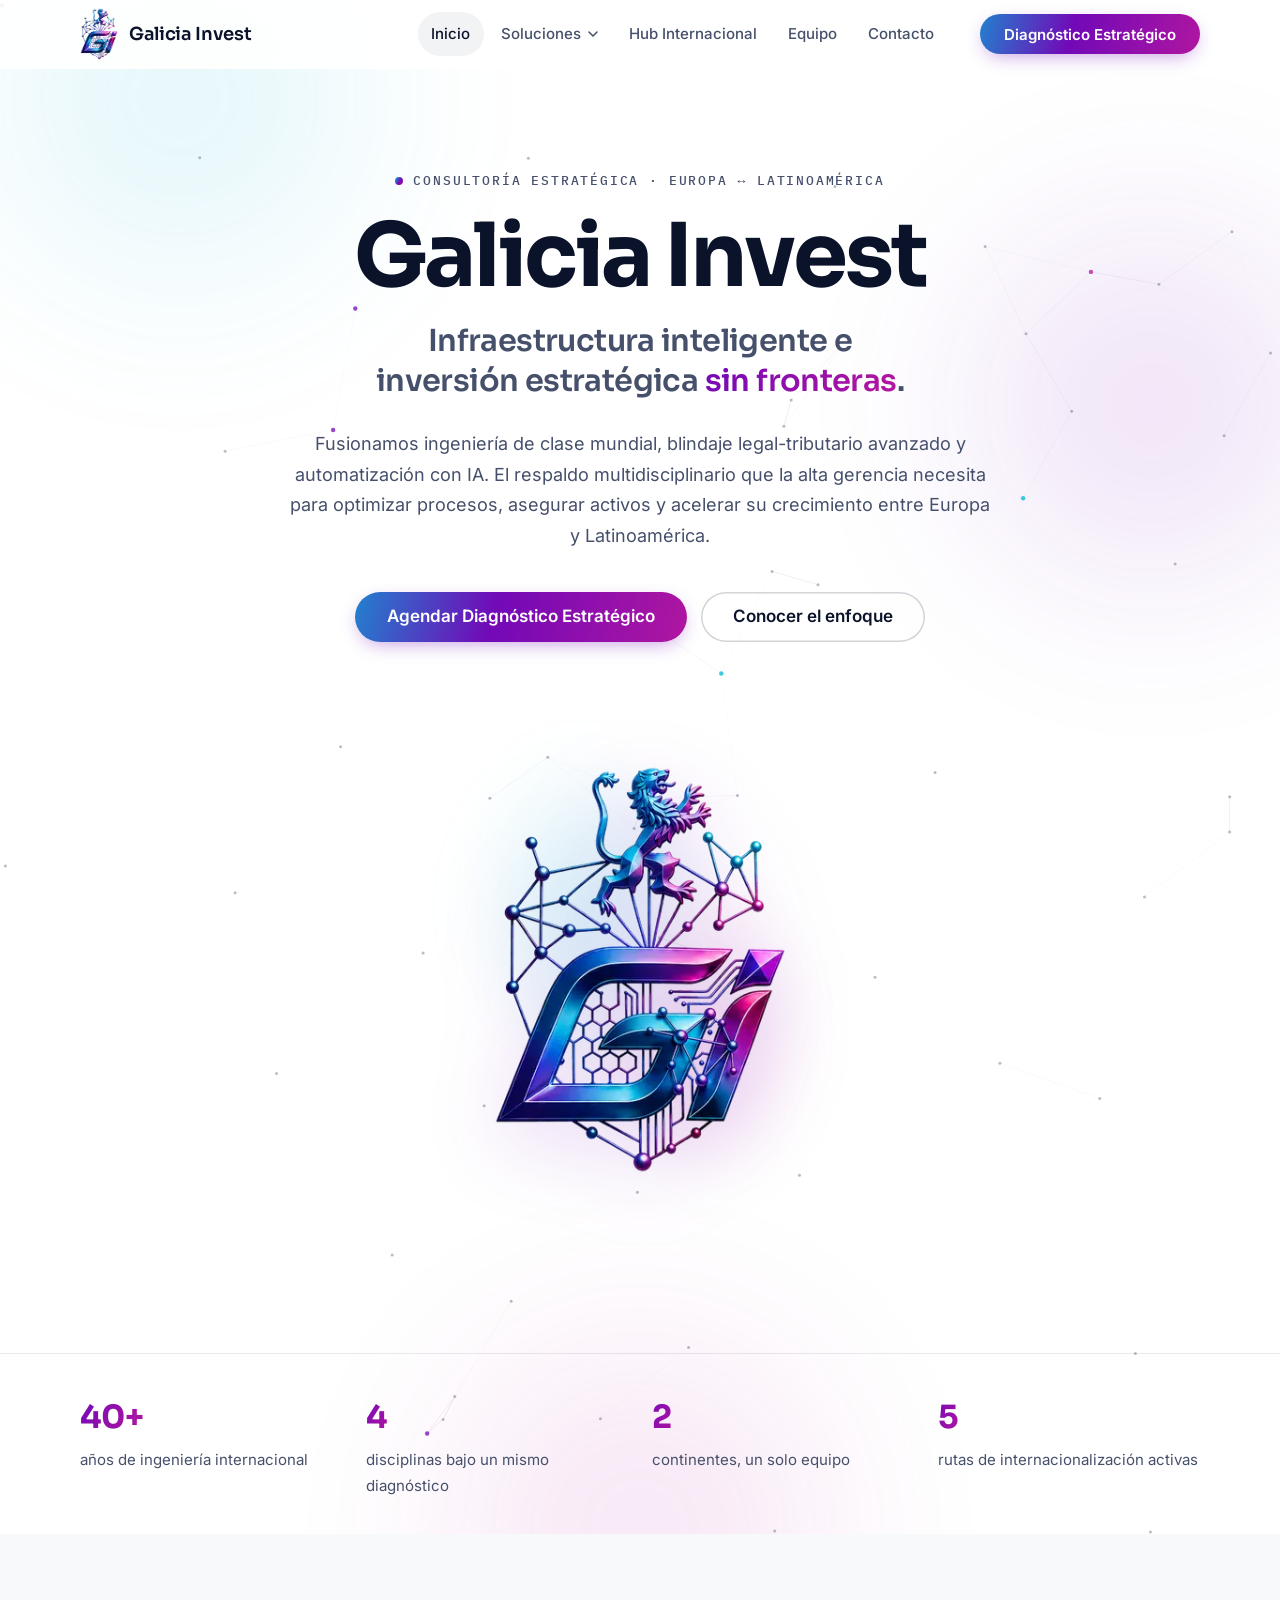
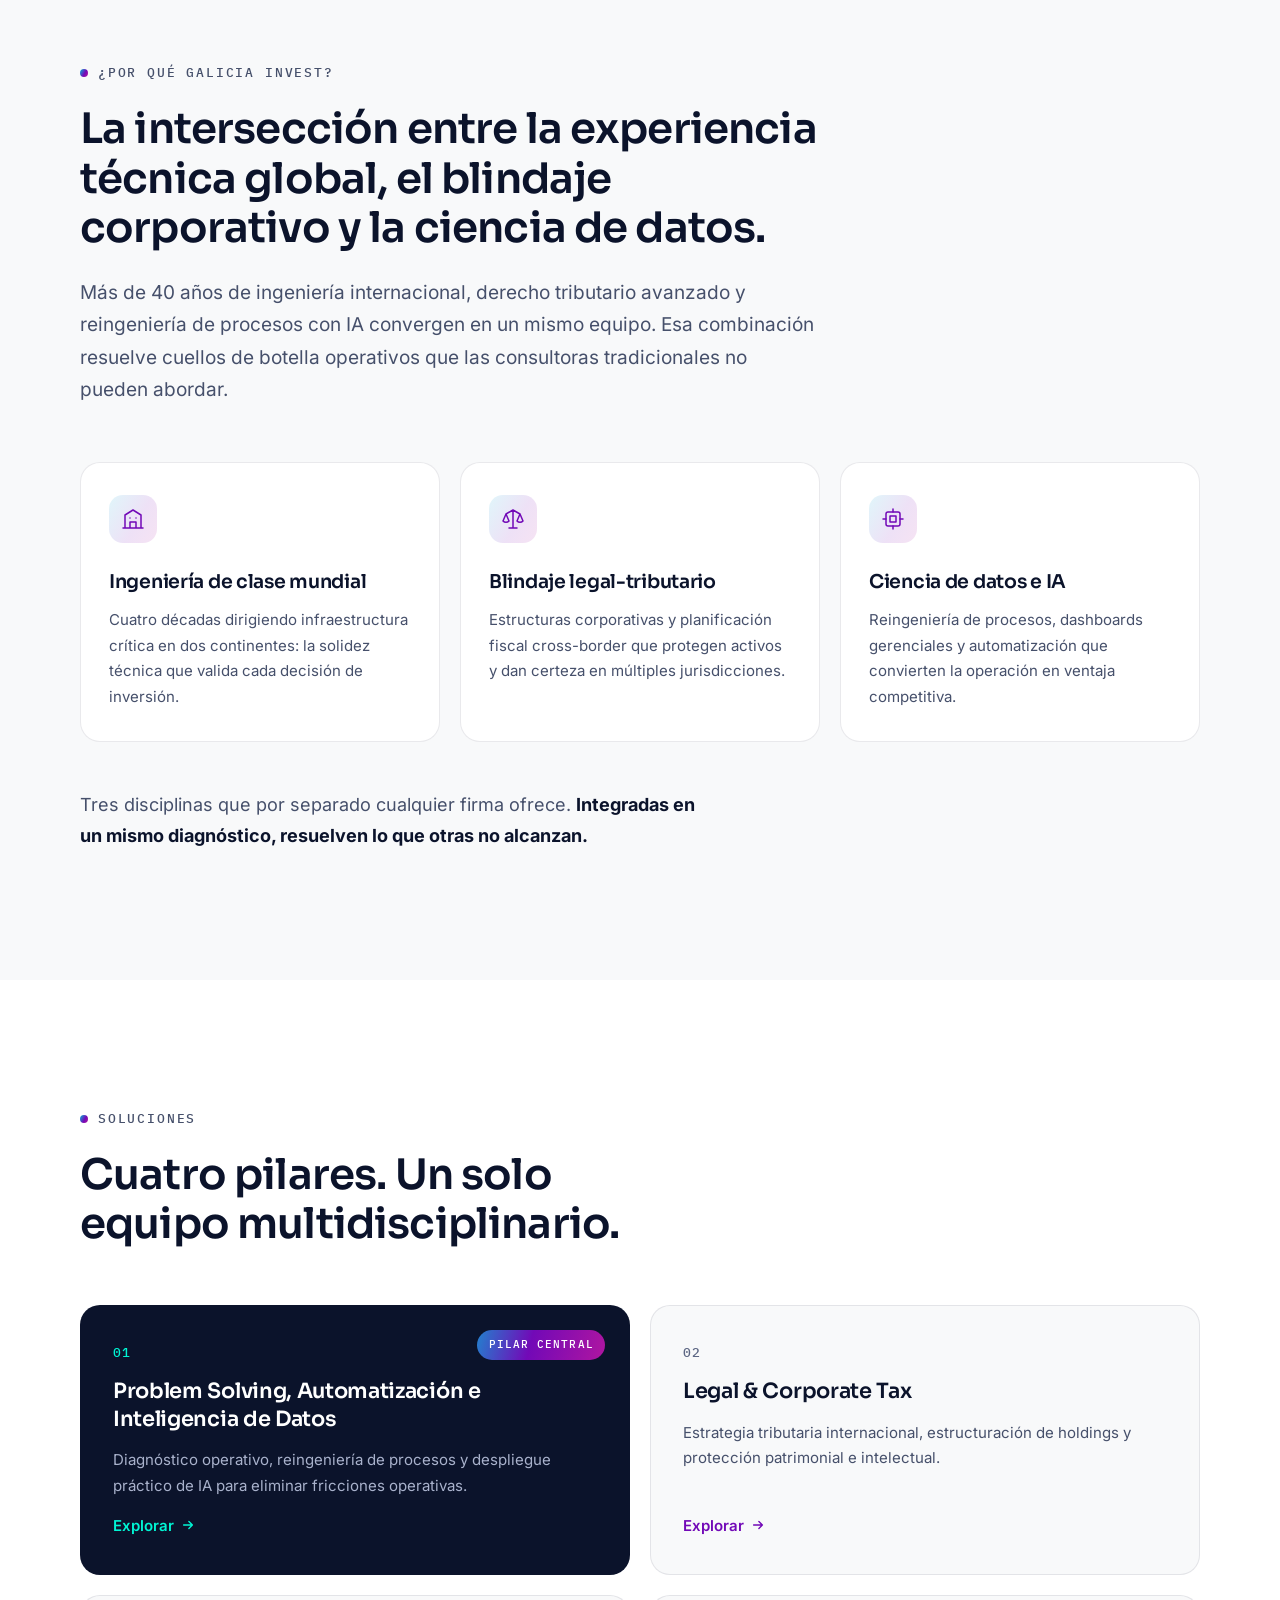
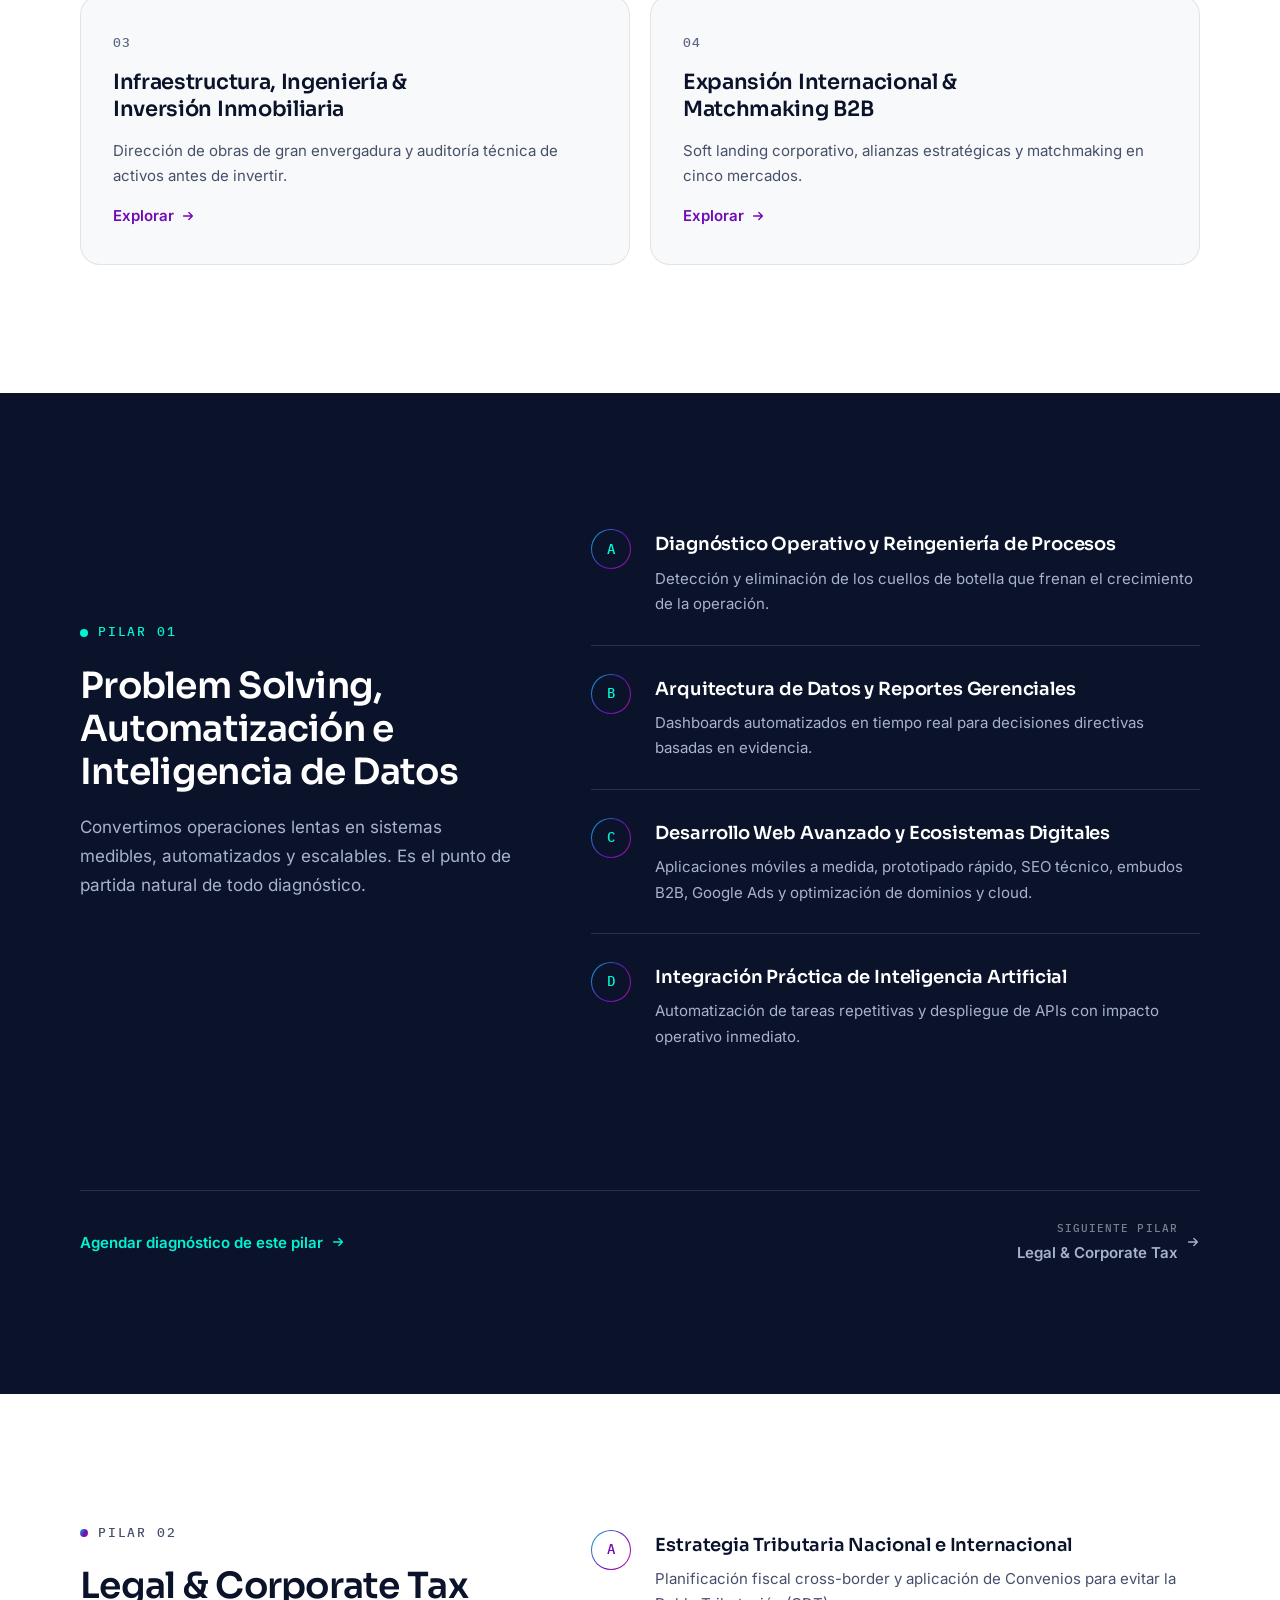
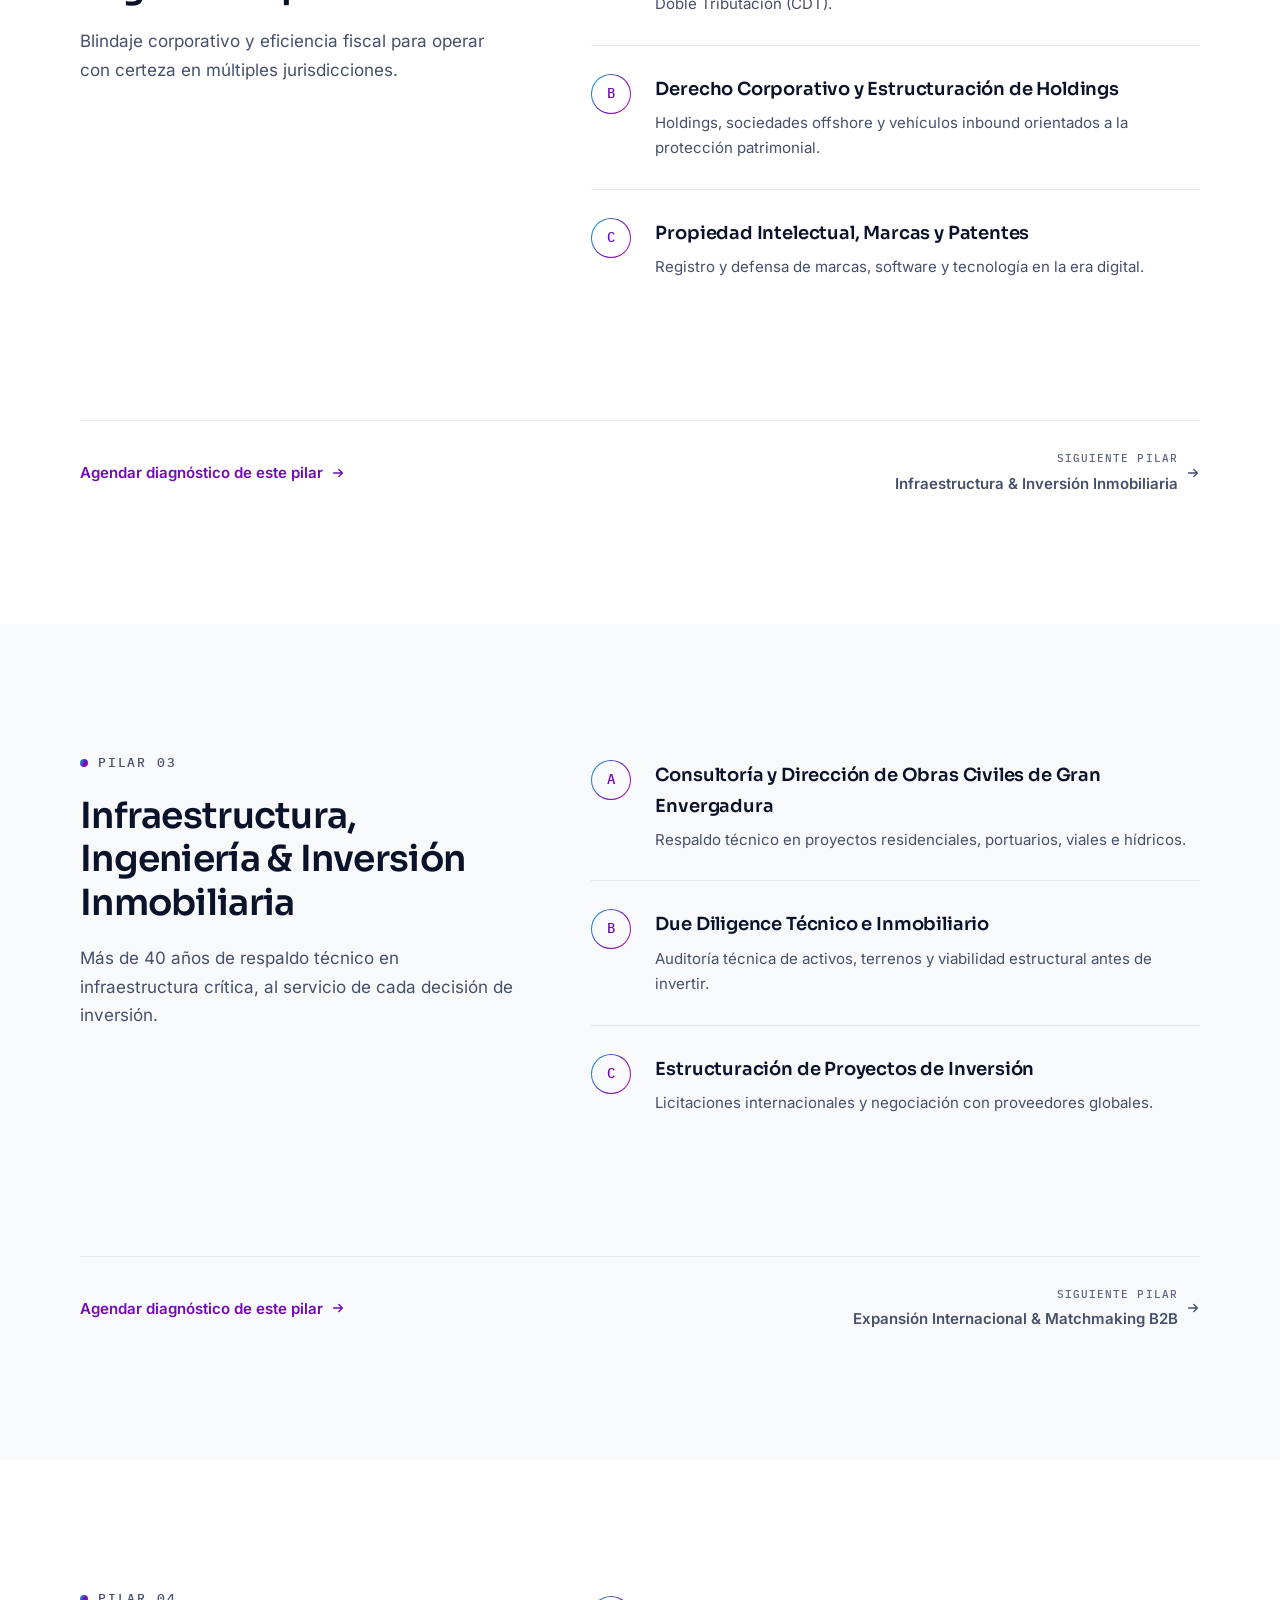
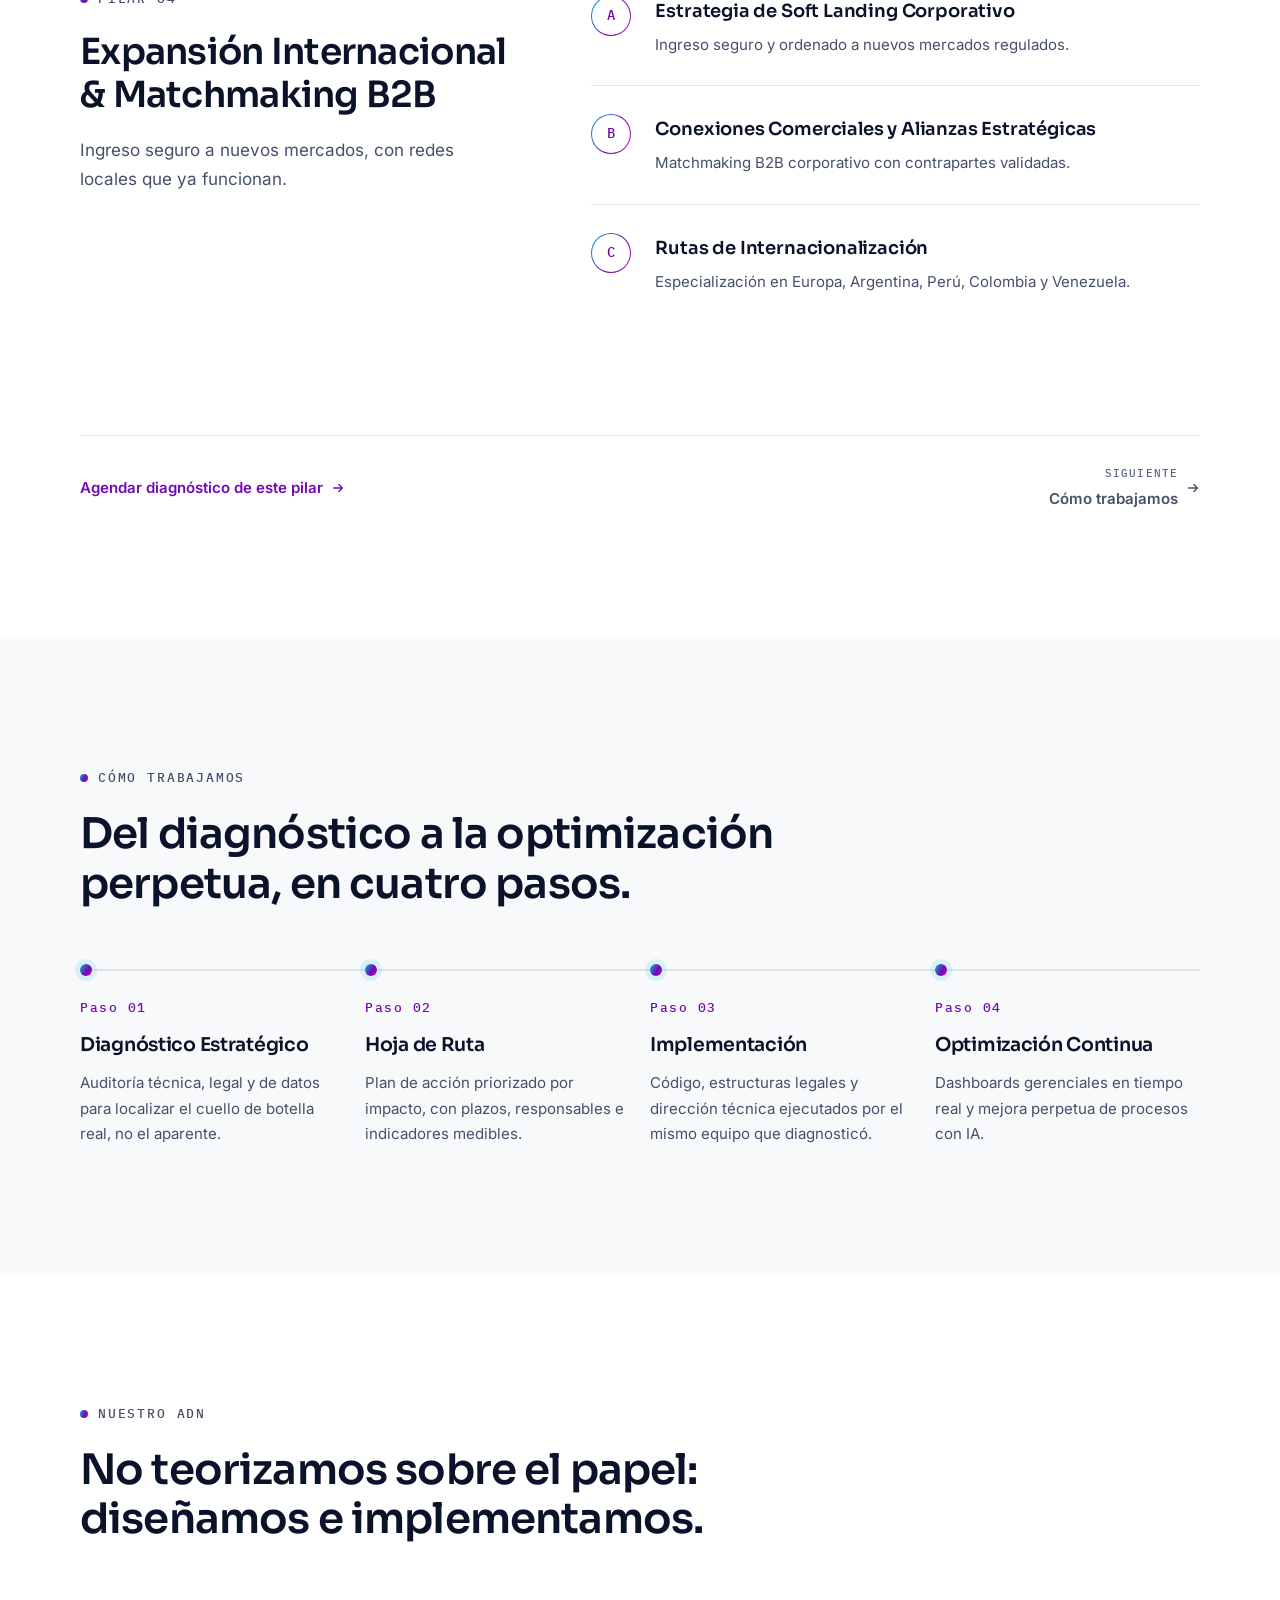
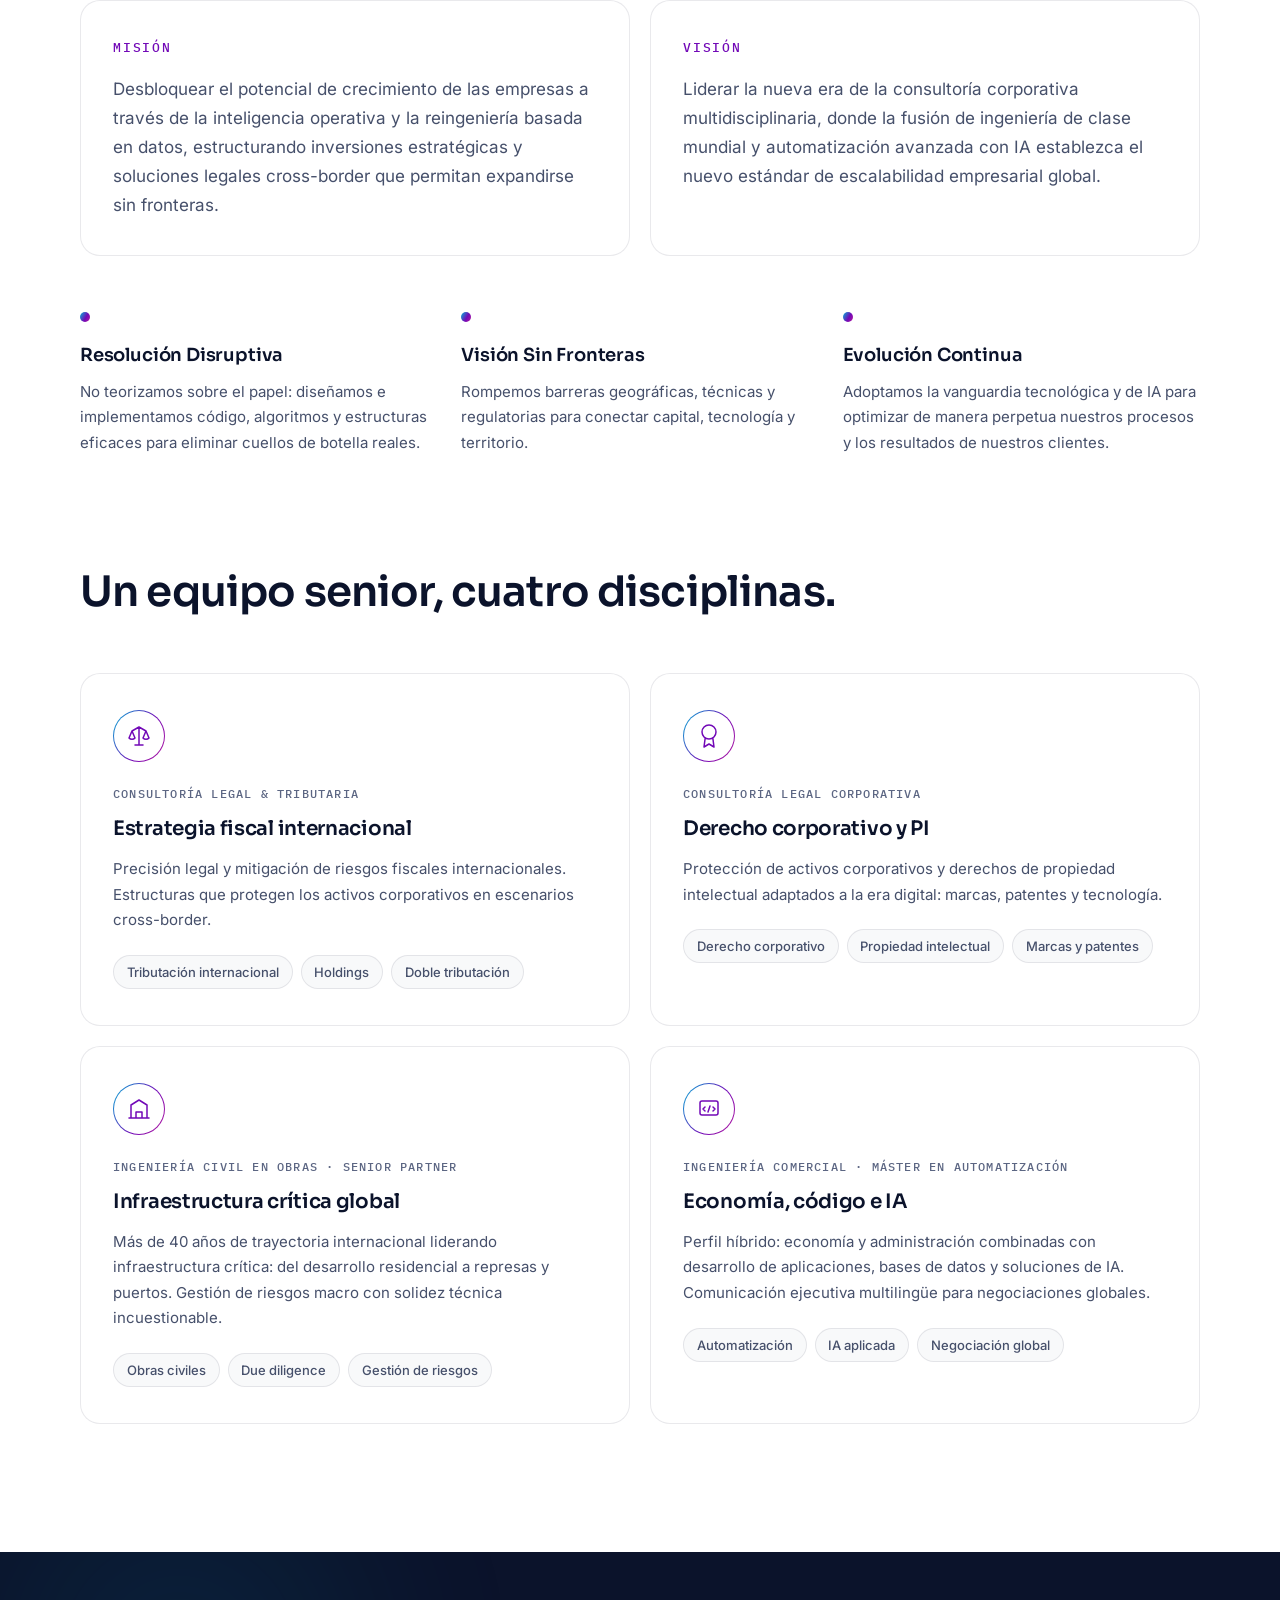
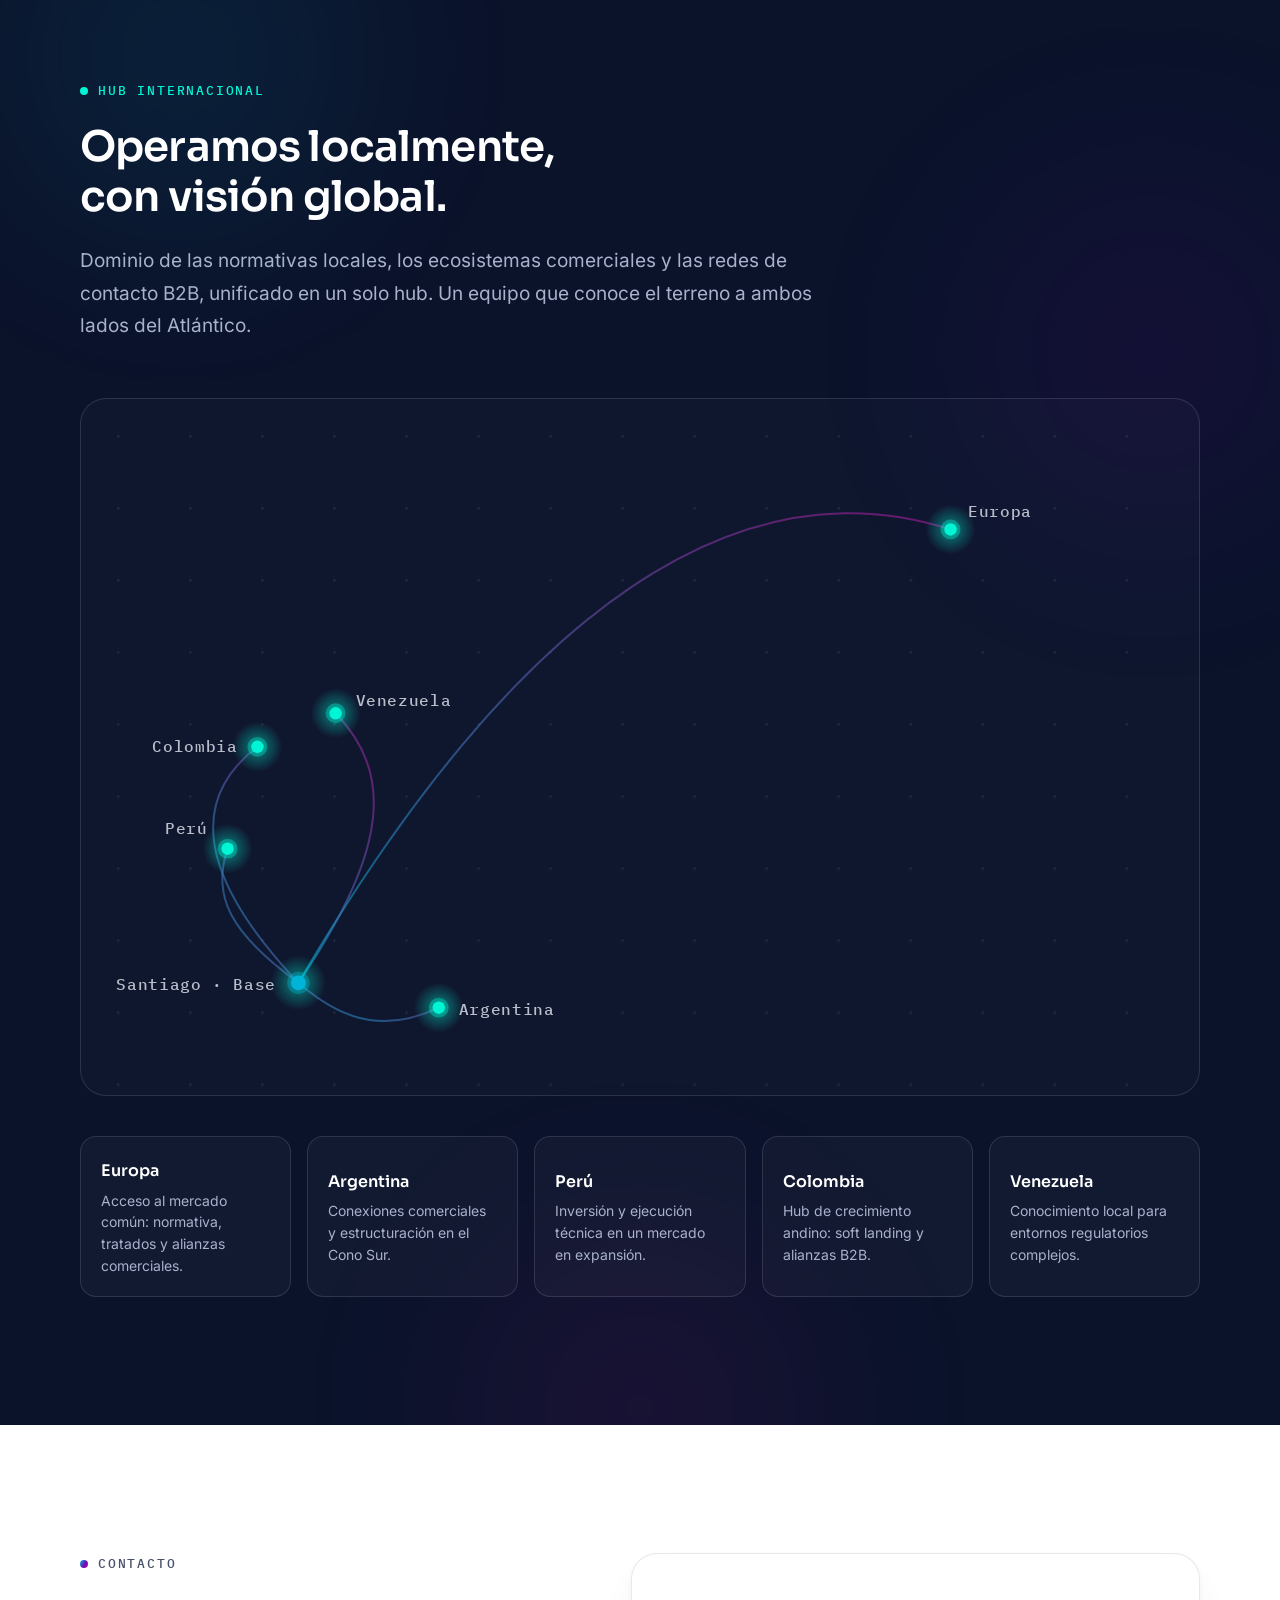
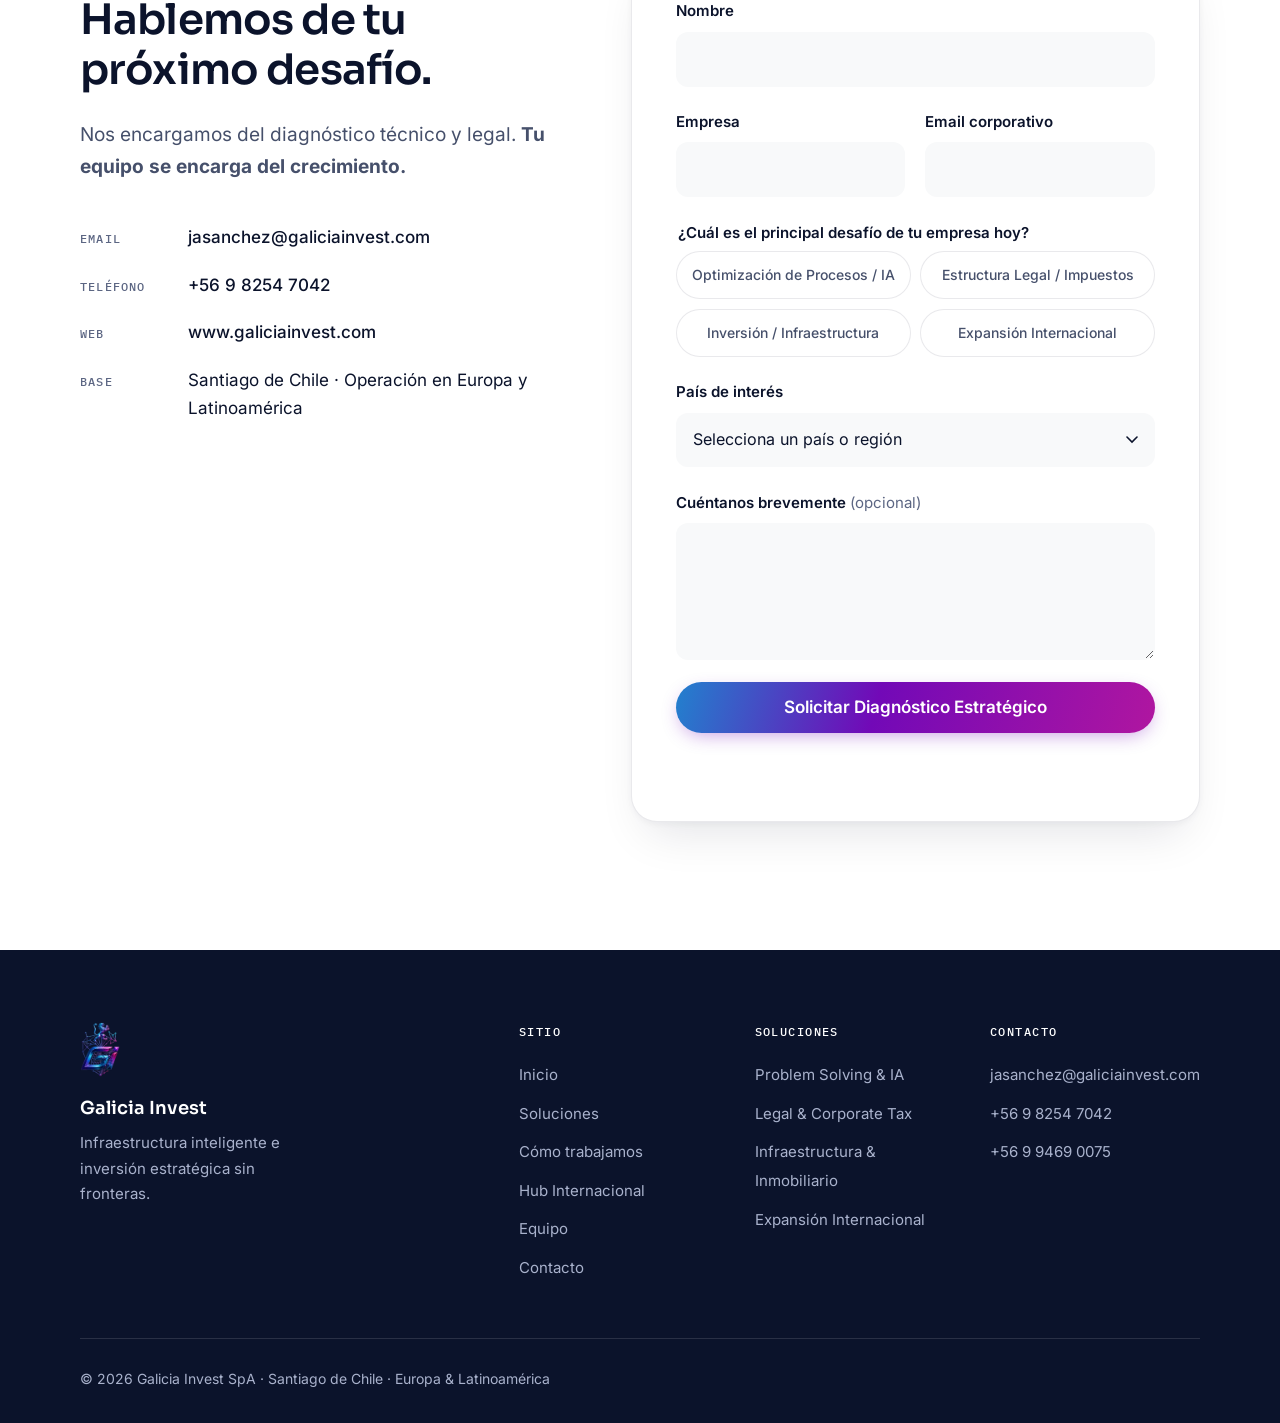
==== index.html @ 3fd581c5 "Deploy minificado v1.0.0" ====
<!DOCTYPE html><html lang="es"><head><meta charset="UTF-8"><meta name="viewport" content="width=device-width,initial-scale=1"><meta http-equiv="Content-Security-Policy" content="default-src 'self'; script-src 'self' 'unsafe-inline' https://www.googletagmanager.com https://www.clarity.ms https://*.clarity.ms; style-src 'self' 'unsafe-inline'; img-src 'self' data: https://www.googletagmanager.com https://*.google-analytics.com https://*.clarity.ms; font-src 'self'; connect-src 'self' https://*.google-analytics.com https://analytics.google.com https://www.googletagmanager.com https://*.clarity.ms https://docs.google.com; form-action 'self' https://docs.google.com; base-uri 'self'; object-src 'none'"><meta name="referrer" content="strict-origin-when-cross-origin"><title>Galicia Invest — Infraestructura inteligente e inversión estratégica sin fronteras</title><meta name="description" content="Consultoría estratégica multidisciplinaria entre Europa y Latinoamérica: ingeniería de clase mundial, blindaje legal-tributario, automatización con IA y expansión internacional B2B."><link rel="canonical" href="https://www.galiciainvest.com/"><meta property="og:type" content="website"><meta property="og:locale" content="es_CL"><meta property="og:site_name" content="Galicia Invest"><meta property="og:title" content="Galicia Invest — Infraestructura inteligente e inversión estratégica sin fronteras"><meta property="og:description" content="Fusionamos ingeniería de clase mundial, blindaje legal-tributario avanzado y automatización con IA entre Europa y Latinoamérica."><meta property="og:url" content="https://www.galiciainvest.com/"><meta property="og:image" content="https://www.galiciainvest.com/assets/og-image.jpg"><meta property="og:image:width" content="1200"><meta property="og:image:height" content="630"><meta property="og:image:alt" content="Logo de Galicia Invest con el slogan: infraestructura inteligente e inversión estratégica sin fronteras"><meta name="twitter:card" content="summary_large_image"><meta name="twitter:title" content="Galicia Invest — Infraestructura inteligente e inversión estratégica sin fronteras"><meta name="twitter:description" content="Fusionamos ingeniería de clase mundial, blindaje legal-tributario avanzado y automatización con IA entre Europa y Latinoamérica."><meta name="twitter:image" content="https://www.galiciainvest.com/assets/og-image.jpg"><link rel="icon" type="image/png" sizes="32x32" href="assets/favicon-32.png"><link rel="apple-touch-icon" sizes="180x180" href="assets/favicon-180.png"><link rel="preload" href="fonts/sora-600.woff2" as="font" type="font/woff2" crossorigin><link rel="preload" href="fonts/inter-400.woff2" as="font" type="font/woff2" crossorigin><link rel="preload" href="fonts/plexmono-500.woff2" as="font" type="font/woff2" crossorigin><link rel="stylesheet" href="css/styles.css"><script type="application/ld+json">{
  "@context": "https://schema.org",
  "@type": "ProfessionalService",
  "@id": "https://www.galiciainvest.com/#organization",
  "name": "Galicia Invest",
  "legalName": "Galicia Invest SpA",
  "slogan": "Infraestructura inteligente e inversión estratégica sin fronteras",
  "description": "Consultoría estratégica multidisciplinaria: problem solving y automatización con IA, legal & corporate tax, infraestructura y due diligence inmobiliario, y expansión internacional B2B entre Europa y Latinoamérica.",
  "url": "https://www.galiciainvest.com/",
  "logo": "https://www.galiciainvest.com/assets/logo-gi-320.webp",
  "image": "https://www.galiciainvest.com/assets/og-image.jpg",
  "email": "jasanchez@galiciainvest.com",
  "telephone": "+56982547042",
  "address": { "@type": "PostalAddress", "addressLocality": "Santiago", "addressCountry": "CL" },
  "areaServed": ["Chile", "España", "Europa", "Argentina", "Perú", "Colombia", "Venezuela"],
  "knowsLanguage": ["es", "en"],
  "contactPoint": [
    { "@type": "ContactPoint", "telephone": "+56982547042", "contactType": "sales", "email": "jasanchez@galiciainvest.com", "availableLanguage": ["es", "en"] },
    { "@type": "ContactPoint", "telephone": "+56994690075", "contactType": "customer service", "email": "jsanchez@galiciainvest.com", "availableLanguage": ["es", "en"] }
  ],
  "makesOffer": [
    { "@type": "Offer", "itemOffered": { "@type": "Service", "name": "Problem Solving, Automatización e Inteligencia de Datos", "serviceType": "Consultoría en reingeniería de procesos, dashboards gerenciales, desarrollo web y móvil, e integración de IA" } },
    { "@type": "Offer", "itemOffered": { "@type": "Service", "name": "Legal & Corporate Tax", "serviceType": "Estrategia tributaria internacional, estructuración de holdings y propiedad intelectual" } },
    { "@type": "Offer", "itemOffered": { "@type": "Service", "name": "Infraestructura, Ingeniería & Inversión Inmobiliaria", "serviceType": "Dirección de obras civiles, due diligence técnico y estructuración de proyectos de inversión" } },
    { "@type": "Offer", "itemOffered": { "@type": "Service", "name": "Expansión Internacional & Matchmaking B2B", "serviceType": "Soft landing corporativo, alianzas estratégicas y rutas de internacionalización" } }
  ]
}</script><script async src="https://www.googletagmanager.com/gtag/js?id=G-GD4MD8B14N"></script><script>function gtag(){dataLayer.push(arguments)}window.dataLayer=window.dataLayer||[],gtag("js",new Date),gtag("config","G-GD4MD8B14N",{anonymize_ip:!0})</script><script type="text/javascript">!function(t,e,n,c,a,r,s){t[n]=t[n]||function(){(t[n].q=t[n].q||[]).push(arguments)},(r=e.createElement(c)).async=1,r.src="https://www.clarity.ms/tag/xjcdb77phk",(s=e.getElementsByTagName(c)[0]).parentNode.insertBefore(r,s)}(window,document,"clarity","script")</script></head><body><a class="skip-link" href="#inicio">Saltar al contenido</a><div class="scroll-progress" aria-hidden="true"><span id="scroll-progress-bar"></span></div><header class="site-header" id="header"><div class="header-inner"><a class="brand" href="#inicio" aria-label="Galicia Invest — inicio"><img src="assets/logo-gi-96.webp" alt="" width="34" height="47" fetchpriority="high"> <span class="brand-name">Galicia&nbsp;Invest</span></a><nav class="main-nav" id="main-nav" aria-label="Navegación principal"><ul><li><a href="#inicio" class="nav-link">Inicio</a></li><li class="has-dropdown"><button class="nav-link dropdown-toggle" aria-expanded="false" aria-controls="dropdown-soluciones">Soluciones <svg width="10" height="6" viewBox="0 0 10 6" fill="none" aria-hidden="true"><path d="M1 1l4 4 4-4" stroke="currentColor" stroke-width="1.5" stroke-linecap="round"/></svg></button><ul class="dropdown" id="dropdown-soluciones"><li><a href="#pilar-1"><strong>Problem Solving &amp; IA</strong><span>Automatización e inteligencia de datos</span></a></li><li><a href="#pilar-2"><strong>Legal &amp; Corporate Tax</strong><span>Blindaje e impuestos</span></a></li><li><a href="#pilar-3"><strong>Infraestructura &amp; Inmobiliario</strong><span>Ingeniería y due diligence</span></a></li><li><a href="#pilar-4"><strong>Expansión Internacional</strong><span>Soft landing y matchmaking B2B</span></a></li></ul></li><li><a href="#hub" class="nav-link">Hub Internacional</a></li><li><a href="#equipo" class="nav-link">Equipo</a></li><li><a href="#contacto" class="nav-link">Contacto</a></li><li class="nav-cta-item"><a href="#contacto" class="btn btn-gradient btn-lg btn-full">Diagnóstico Estratégico</a></li></ul></nav><a href="#contacto" class="btn btn-gradient btn-header">Diagnóstico Estratégico</a> <button class="menu-toggle" id="menu-toggle" aria-expanded="false" aria-controls="main-nav" aria-label="Abrir menú"><span></span><span></span></button></div></header><main><section class="hero" id="inicio"><div class="aurora" aria-hidden="true"><i></i><i></i><i></i></div><canvas class="hero-canvas" id="constellation" aria-hidden="true"></canvas><div class="hero-inner"><p class="eyebrow hero-seq">Consultoría estratégica · Europa ↔ Latinoamérica</p><h1 class="hero-title hero-seq">Galicia Invest <span class="hero-slogan">Infraestructura inteligente e inversión estratégica <em>sin fronteras</em>.</span></h1><p class="hero-text hero-seq">Fusionamos ingeniería de clase mundial, blindaje legal-tributario avanzado y automatización con IA. El respaldo multidisciplinario que la alta gerencia necesita para optimizar procesos, asegurar activos y acelerar su crecimiento entre Europa y Latinoamérica.</p><div class="hero-actions hero-seq"><a href="#contacto" class="btn btn-gradient btn-lg">Agendar Diagnóstico Estratégico</a> <a href="#sinergia" class="btn btn-ghost btn-lg">Conocer el enfoque</a></div><div class="hero-logo hero-seq"><div class="logo-stage"><img src="assets/logo-gi-320.webp" srcset="assets/logo-gi-320.webp 320w, assets/logo-gi-640.webp 640w" sizes="(max-width: 640px) 200px, 300px" alt="Isotipo de Galicia Invest: monograma GI con león y red de nodos" width="300" height="414" loading="lazy" decoding="async"></div></div></div><div class="hero-stats"><dl><div><dt data-count="40" data-suffix="+">40+</dt><dd>años de ingeniería internacional</dd></div><div><dt data-count="4">4</dt><dd>disciplinas bajo un mismo diagnóstico</dd></div><div><dt data-count="2">2</dt><dd>continentes, un solo equipo</dd></div><div><dt data-count="5">5</dt><dd>rutas de internacionalización activas</dd></div></dl></div></section><section class="section section-gris" id="sinergia"><div class="container"><p class="eyebrow reveal">¿Por qué Galicia Invest?</p><h2 class="action-title reveal">La intersección entre la experiencia técnica global, el blindaje corporativo y la ciencia de datos.</h2><p class="section-lead reveal">Más de 40 años de ingeniería internacional, derecho tributario avanzado y reingeniería de procesos con IA convergen en un mismo equipo. Esa combinación resuelve cuellos de botella operativos que las consultoras tradicionales no pueden abordar.</p><div class="triad reveal-group"><article class="triad-card reveal"><div class="triad-node" aria-hidden="true"><svg viewBox="0 0 24 24" fill="none" stroke="currentColor" stroke-width="1.5" stroke-linecap="round" stroke-linejoin="round"><path d="M2 21h20M4 21V8l8-5 8 5v13M9 21v-6h6v6M9 11h.01M15 11h.01"/></svg></div><h3>Ingeniería de clase mundial</h3><p>Cuatro décadas dirigiendo infraestructura crítica en dos continentes: la solidez técnica que valida cada decisión de inversión.</p></article><article class="triad-card reveal"><div class="triad-node" aria-hidden="true"><svg viewBox="0 0 24 24" fill="none" stroke="currentColor" stroke-width="1.5" stroke-linecap="round" stroke-linejoin="round"><path d="M12 3v18M5 7l7-4 7 4M5 7v0l-3 7a4 4 0 0 0 6 0L5 7zM19 7v0l-3 7a4 4 0 0 0 6 0l-3-7zM8 21h8"/></svg></div><h3>Blindaje legal-tributario</h3><p>Estructuras corporativas y planificación fiscal cross-border que protegen activos y dan certeza en múltiples jurisdicciones.</p></article><article class="triad-card reveal"><div class="triad-node" aria-hidden="true"><svg viewBox="0 0 24 24" fill="none" stroke="currentColor" stroke-width="1.5" stroke-linecap="round" stroke-linejoin="round"><rect x="5" y="5" width="14" height="14" rx="2"/><path d="M9 9h6v6H9zM5 12H2M22 12h-3M12 5V2M12 22v-3"/></svg></div><h3>Ciencia de datos e IA</h3><p>Reingeniería de procesos, dashboards gerenciales y automatización que convierten la operación en ventaja competitiva.</p></article></div><p class="triad-closing reveal">Tres disciplinas que por separado cualquier firma ofrece. <strong>Integradas en un mismo diagnóstico, resuelven lo que otras no alcanzan.</strong></p></div></section><section class="section" id="pilares"><div class="container"><p class="eyebrow reveal">Soluciones</p><h2 class="action-title reveal">Cuatro pilares. Un solo equipo multidisciplinario.</h2><div class="pillar-grid reveal-group"><a href="#pilar-1" class="pillar-card pillar-card-dark reveal"><span class="pillar-tag">Pilar central</span> <span class="pillar-index">01</span><h3>Problem Solving, Automatización e Inteligencia de Datos</h3><p>Diagnóstico operativo, reingeniería de procesos y despliegue práctico de IA para eliminar fricciones operativas.</p><span class="pillar-link">Explorar<svg width="14" height="14" viewBox="0 0 16 16" fill="none" aria-hidden="true"><path d="M3 8h10M9 4l4 4-4 4" stroke="currentColor" stroke-width="1.6" stroke-linecap="round" stroke-linejoin="round"/></svg></span></a><a href="#pilar-2" class="pillar-card reveal"><span class="pillar-index">02</span><h3>Legal &amp; Corporate Tax</h3><p>Estrategia tributaria internacional, estructuración de holdings y protección patrimonial e intelectual.</p><span class="pillar-link">Explorar<svg width="14" height="14" viewBox="0 0 16 16" fill="none" aria-hidden="true"><path d="M3 8h10M9 4l4 4-4 4" stroke="currentColor" stroke-width="1.6" stroke-linecap="round" stroke-linejoin="round"/></svg></span></a><a href="#pilar-3" class="pillar-card reveal"><span class="pillar-index">03</span><h3>Infraestructura, Ingeniería &amp; Inversión Inmobiliaria</h3><p>Dirección de obras de gran envergadura y auditoría técnica de activos antes de invertir.</p><span class="pillar-link">Explorar<svg width="14" height="14" viewBox="0 0 16 16" fill="none" aria-hidden="true"><path d="M3 8h10M9 4l4 4-4 4" stroke="currentColor" stroke-width="1.6" stroke-linecap="round" stroke-linejoin="round"/></svg></span></a><a href="#pilar-4" class="pillar-card reveal"><span class="pillar-index">04</span><h3>Expansión Internacional &amp; Matchmaking B2B</h3><p>Soft landing corporativo, alianzas estratégicas y matchmaking en cinco mercados.</p><span class="pillar-link">Explorar<svg width="14" height="14" viewBox="0 0 16 16" fill="none" aria-hidden="true"><path d="M3 8h10M9 4l4 4-4 4" stroke="currentColor" stroke-width="1.6" stroke-linecap="round" stroke-linejoin="round"/></svg></span></a></div></div></section><section class="section soluciones-detalle section-dark" id="pilar-1"><div class="container solucion"><div class="solucion-head"><p class="eyebrow eyebrow-light reveal">Pilar 01</p><h2 class="reveal">Problem Solving, Automatización e Inteligencia de Datos</h2><p class="solucion-lead reveal">Convertimos operaciones lentas en sistemas medibles, automatizados y escalables. Es el punto de partida natural de todo diagnóstico.</p></div><ol class="subservicios reveal-group"><li class="reveal"><span class="sub-letter">A</span><div><h3>Diagnóstico Operativo y Reingeniería de Procesos</h3><p>Detección y eliminación de los cuellos de botella que frenan el crecimiento de la operación.</p></div></li><li class="reveal"><span class="sub-letter">B</span><div><h3>Arquitectura de Datos y Reportes Gerenciales</h3><p>Dashboards automatizados en tiempo real para decisiones directivas basadas en evidencia.</p></div></li><li class="reveal"><span class="sub-letter">C</span><div><h3>Desarrollo Web Avanzado y Ecosistemas Digitales</h3><p>Aplicaciones móviles a medida, prototipado rápido, SEO técnico, embudos B2B, Google Ads y optimización de dominios y cloud.</p></div></li><li class="reveal"><span class="sub-letter">D</span><div><h3>Integración Práctica de Inteligencia Artificial</h3><p>Automatización de tareas repetitivas y despliegue de APIs con impacto operativo inmediato.</p></div></li></ol><div class="solucion-nav reveal"><a class="nav-cta" href="#contacto">Agendar diagnóstico de este pilar<svg width="14" height="14" viewBox="0 0 16 16" fill="none" aria-hidden="true"><path d="M3 8h10M9 4l4 4-4 4" stroke="currentColor" stroke-width="1.6" stroke-linecap="round" stroke-linejoin="round"/></svg></a><a href="#pilar-2"><span><span class="nav-label">Siguiente pilar</span>Legal &amp; Corporate Tax</span><svg width="14" height="14" viewBox="0 0 16 16" fill="none" aria-hidden="true"><path d="M3 8h10M9 4l4 4-4 4" stroke="currentColor" stroke-width="1.6" stroke-linecap="round" stroke-linejoin="round"/></svg></a></div></div></section><section class="section soluciones-detalle" id="pilar-2"><div class="container solucion"><div class="solucion-head"><p class="eyebrow reveal">Pilar 02</p><h2 class="reveal">Legal &amp; Corporate Tax</h2><p class="solucion-lead reveal">Blindaje corporativo y eficiencia fiscal para operar con certeza en múltiples jurisdicciones.</p></div><ol class="subservicios reveal-group"><li class="reveal"><span class="sub-letter">A</span><div><h3>Estrategia Tributaria Nacional e Internacional</h3><p>Planificación fiscal cross-border y aplicación de Convenios para evitar la Doble Tributación (CDT).</p></div></li><li class="reveal"><span class="sub-letter">B</span><div><h3>Derecho Corporativo y Estructuración de Holdings</h3><p>Holdings, sociedades offshore y vehículos inbound orientados a la protección patrimonial.</p></div></li><li class="reveal"><span class="sub-letter">C</span><div><h3>Propiedad Intelectual, Marcas y Patentes</h3><p>Registro y defensa de marcas, software y tecnología en la era digital.</p></div></li></ol><div class="solucion-nav reveal"><a class="nav-cta" href="#contacto">Agendar diagnóstico de este pilar<svg width="14" height="14" viewBox="0 0 16 16" fill="none" aria-hidden="true"><path d="M3 8h10M9 4l4 4-4 4" stroke="currentColor" stroke-width="1.6" stroke-linecap="round" stroke-linejoin="round"/></svg></a><a href="#pilar-3"><span><span class="nav-label">Siguiente pilar</span>Infraestructura &amp; Inversión Inmobiliaria</span><svg width="14" height="14" viewBox="0 0 16 16" fill="none" aria-hidden="true"><path d="M3 8h10M9 4l4 4-4 4" stroke="currentColor" stroke-width="1.6" stroke-linecap="round" stroke-linejoin="round"/></svg></a></div></div></section><section class="section soluciones-detalle section-gris" id="pilar-3"><div class="container solucion"><div class="solucion-head"><p class="eyebrow reveal">Pilar 03</p><h2 class="reveal">Infraestructura, Ingeniería &amp; Inversión Inmobiliaria</h2><p class="solucion-lead reveal">Más de 40 años de respaldo técnico en infraestructura crítica, al servicio de cada decisión de inversión.</p></div><ol class="subservicios reveal-group"><li class="reveal"><span class="sub-letter">A</span><div><h3>Consultoría y Dirección de Obras Civiles de Gran Envergadura</h3><p>Respaldo técnico en proyectos residenciales, portuarios, viales e hídricos.</p></div></li><li class="reveal"><span class="sub-letter">B</span><div><h3>Due Diligence Técnico e Inmobiliario</h3><p>Auditoría técnica de activos, terrenos y viabilidad estructural antes de invertir.</p></div></li><li class="reveal"><span class="sub-letter">C</span><div><h3>Estructuración de Proyectos de Inversión</h3><p>Licitaciones internacionales y negociación con proveedores globales.</p></div></li></ol><div class="solucion-nav reveal"><a class="nav-cta" href="#contacto">Agendar diagnóstico de este pilar<svg width="14" height="14" viewBox="0 0 16 16" fill="none" aria-hidden="true"><path d="M3 8h10M9 4l4 4-4 4" stroke="currentColor" stroke-width="1.6" stroke-linecap="round" stroke-linejoin="round"/></svg></a><a href="#pilar-4"><span><span class="nav-label">Siguiente pilar</span>Expansión Internacional &amp; Matchmaking B2B</span><svg width="14" height="14" viewBox="0 0 16 16" fill="none" aria-hidden="true"><path d="M3 8h10M9 4l4 4-4 4" stroke="currentColor" stroke-width="1.6" stroke-linecap="round" stroke-linejoin="round"/></svg></a></div></div></section><section class="section soluciones-detalle" id="pilar-4"><div class="container solucion"><div class="solucion-head"><p class="eyebrow reveal">Pilar 04</p><h2 class="reveal">Expansión Internacional &amp; Matchmaking B2B</h2><p class="solucion-lead reveal">Ingreso seguro a nuevos mercados, con redes locales que ya funcionan.</p></div><ol class="subservicios reveal-group"><li class="reveal"><span class="sub-letter">A</span><div><h3>Estrategia de Soft Landing Corporativo</h3><p>Ingreso seguro y ordenado a nuevos mercados regulados.</p></div></li><li class="reveal"><span class="sub-letter">B</span><div><h3>Conexiones Comerciales y Alianzas Estratégicas</h3><p>Matchmaking B2B corporativo con contrapartes validadas.</p></div></li><li class="reveal"><span class="sub-letter">C</span><div><h3>Rutas de Internacionalización</h3><p>Especialización en Europa, Argentina, Perú, Colombia y Venezuela.</p></div></li></ol><div class="solucion-nav reveal"><a class="nav-cta" href="#contacto">Agendar diagnóstico de este pilar<svg width="14" height="14" viewBox="0 0 16 16" fill="none" aria-hidden="true"><path d="M3 8h10M9 4l4 4-4 4" stroke="currentColor" stroke-width="1.6" stroke-linecap="round" stroke-linejoin="round"/></svg></a><a href="#metodologia"><span><span class="nav-label">Siguiente</span>Cómo trabajamos</span><svg width="14" height="14" viewBox="0 0 16 16" fill="none" aria-hidden="true"><path d="M3 8h10M9 4l4 4-4 4" stroke="currentColor" stroke-width="1.6" stroke-linecap="round" stroke-linejoin="round"/></svg></a></div></div></section><section class="section section-gris" id="metodologia"><div class="container"><p class="eyebrow reveal">Cómo trabajamos</p><h2 class="action-title reveal">Del diagnóstico a la optimización perpetua, en cuatro pasos.</h2><div class="metodo-grid reveal-group"><article class="metodo-step reveal"><span class="metodo-num">Paso 01</span><h3>Diagnóstico Estratégico</h3><p>Auditoría técnica, legal y de datos para localizar el cuello de botella real, no el aparente.</p></article><article class="metodo-step reveal"><span class="metodo-num">Paso 02</span><h3>Hoja de Ruta</h3><p>Plan de acción priorizado por impacto, con plazos, responsables e indicadores medibles.</p></article><article class="metodo-step reveal"><span class="metodo-num">Paso 03</span><h3>Implementación</h3><p>Código, estructuras legales y dirección técnica ejecutados por el mismo equipo que diagnosticó.</p></article><article class="metodo-step reveal"><span class="metodo-num">Paso 04</span><h3>Optimización Continua</h3><p>Dashboards gerenciales en tiempo real y mejora perpetua de procesos con IA.</p></article></div></div></section><section class="section" id="equipo"><div class="container"><p class="eyebrow reveal">Nuestro ADN</p><h2 class="action-title reveal">No teorizamos sobre el papel: diseñamos e implementamos.</h2><div class="adn-grid reveal-group"><article class="adn-card reveal"><h3>Misión</h3><p>Desbloquear el potencial de crecimiento de las empresas a través de la inteligencia operativa y la reingeniería basada en datos, estructurando inversiones estratégicas y soluciones legales cross-border que permitan expandirse sin fronteras.</p></article><article class="adn-card reveal"><h3>Visión</h3><p>Liderar la nueva era de la consultoría corporativa multidisciplinaria, donde la fusión de ingeniería de clase mundial y automatización avanzada con IA establezca el nuevo estándar de escalabilidad empresarial global.</p></article></div><div class="valores-grid reveal-group"><article class="valor reveal"><span class="valor-dot" aria-hidden="true"></span><h3>Resolución Disruptiva</h3><p>No teorizamos sobre el papel: diseñamos e implementamos código, algoritmos y estructuras eficaces para eliminar cuellos de botella reales.</p></article><article class="valor reveal"><span class="valor-dot" aria-hidden="true"></span><h3>Visión Sin Fronteras</h3><p>Rompemos barreras geográficas, técnicas y regulatorias para conectar capital, tecnología y territorio.</p></article><article class="valor reveal"><span class="valor-dot" aria-hidden="true"></span><h3>Evolución Continua</h3><p>Adoptamos la vanguardia tecnológica y de IA para optimizar de manera perpetua nuestros procesos y los resultados de nuestros clientes.</p></article></div><h2 class="action-title team-title reveal">Un equipo senior, cuatro disciplinas.</h2><div class="team-grid reveal-group"><article class="team-card reveal"><div class="team-avatar" aria-hidden="true"><svg viewBox="0 0 24 24" fill="none" stroke="currentColor" stroke-width="1.5" stroke-linecap="round" stroke-linejoin="round"><path d="M12 3v18M5 7l7-4 7 4M5 7l-3 7a4 4 0 0 0 6 0L5 7zM19 7l-3 7a4 4 0 0 0 6 0l-3-7zM8 21h8"/></svg></div><p class="team-role">Consultoría Legal &amp; Tributaria</p><h3>Estrategia fiscal internacional</h3><p>Precisión legal y mitigación de riesgos fiscales internacionales. Estructuras que protegen los activos corporativos en escenarios cross-border.</p><ul class="team-tags"><li>Tributación internacional</li><li>Holdings</li><li>Doble tributación</li></ul></article><article class="team-card reveal"><div class="team-avatar" aria-hidden="true"><svg viewBox="0 0 24 24" fill="none" stroke="currentColor" stroke-width="1.5" stroke-linecap="round" stroke-linejoin="round"><path d="M12 15a7 7 0 1 0 0-14 7 7 0 0 0 0 14zM8.2 13.9 7 23l5-3 5 3-1.2-9.1"/></svg></div><p class="team-role">Consultoría Legal Corporativa</p><h3>Derecho corporativo y PI</h3><p>Protección de activos corporativos y derechos de propiedad intelectual adaptados a la era digital: marcas, patentes y tecnología.</p><ul class="team-tags"><li>Derecho corporativo</li><li>Propiedad intelectual</li><li>Marcas y patentes</li></ul></article><article class="team-card reveal"><div class="team-avatar" aria-hidden="true"><svg viewBox="0 0 24 24" fill="none" stroke="currentColor" stroke-width="1.5" stroke-linecap="round" stroke-linejoin="round"><path d="M2 21h20M4 21V8l8-5 8 5v13M9 21v-6h6v6"/></svg></div><p class="team-role">Ingeniería Civil en Obras · Senior Partner</p><h3>Infraestructura crítica global</h3><p>Más de 40 años de trayectoria internacional liderando infraestructura crítica: del desarrollo residencial a represas y puertos. Gestión de riesgos macro con solidez técnica incuestionable.</p><ul class="team-tags"><li>Obras civiles</li><li>Due diligence</li><li>Gestión de riesgos</li></ul></article><article class="team-card reveal"><div class="team-avatar" aria-hidden="true"><svg viewBox="0 0 24 24" fill="none" stroke="currentColor" stroke-width="1.5" stroke-linecap="round" stroke-linejoin="round"><rect x="3" y="4" width="18" height="14" rx="2"/><path d="M8 10l-2 2 2 2M16 10l2 2-2 2M13 9l-2 6"/></svg></div><p class="team-role">Ingeniería Comercial · Máster en Automatización</p><h3>Economía, código e IA</h3><p>Perfil híbrido: economía y administración combinadas con desarrollo de aplicaciones, bases de datos y soluciones de IA. Comunicación ejecutiva multilingüe para negociaciones globales.</p><ul class="team-tags"><li>Automatización</li><li>IA aplicada</li><li>Negociación global</li></ul></article></div></div></section><section class="section section-dark" id="hub"><div class="aurora aurora-dark" aria-hidden="true"><i></i><i></i><i></i></div><div class="container"><p class="eyebrow eyebrow-light reveal">Hub Internacional</p><h2 class="action-title reveal">Operamos localmente, con visión global.</h2><p class="section-lead section-lead-light reveal">Dominio de las normativas locales, los ecosistemas comerciales y las redes de contacto B2B, unificado en un solo hub. Un equipo que conoce el terreno a ambos lados del Atlántico.</p><figure class="hub-map reveal" aria-label="Mapa de conexiones entre Santiago de Chile, Europa, Argentina, Perú, Colombia y Venezuela"><svg viewBox="0 0 900 560" role="img" aria-hidden="true" id="hub-svg"><defs><linearGradient id="arcGrad" x1="0%" y1="100%" x2="100%" y2="0%"><stop offset="0%" stop-color="#00B4D8"/><stop offset="100%" stop-color="#B5179E"/></linearGradient><radialGradient id="nodeGlow" cx="50%" cy="50%" r="50%"><stop offset="0%" stop-color="#00F5D4" stop-opacity=".5"/><stop offset="100%" stop-color="#00F5D4" stop-opacity="0"/></radialGradient></defs><g class="hub-grid" aria-hidden="true"></g><g class="hub-arcs"><path class="hub-arc" data-region="europa" d="M175 470 C 380 120, 560 60, 700 105"/><path class="hub-arc" data-region="argentina" d="M175 470 C 215 505, 250 508, 288 490"/><path class="hub-arc" data-region="peru" d="M175 470 C 120 430, 105 400, 118 362"/><path class="hub-arc" data-region="colombia" d="M175 470 C 90 380, 90 320, 142 280"/><path class="hub-arc" data-region="venezuela" d="M175 470 C 250 360, 250 300, 205 253"/></g><g class="hub-nodes"><g class="hub-node hub-node-base" data-region="chile" transform="translate(175,470)"><circle class="node-halo" r="22" fill="url(#nodeGlow)"/><circle class="node-core" r="6"/><text x="-18" y="6" text-anchor="end">Santiago · Base</text></g><g class="hub-node" data-region="europa" transform="translate(700,105)"><circle class="node-halo" r="20" fill="url(#nodeGlow)"/><circle class="node-core" r="5"/><text x="14" y="-10">Europa</text></g><g class="hub-node" data-region="argentina" transform="translate(288,490)"><circle class="node-halo" r="20" fill="url(#nodeGlow)"/><circle class="node-core" r="5"/><text x="16" y="6">Argentina</text></g><g class="hub-node" data-region="peru" transform="translate(118,362)"><circle class="node-halo" r="20" fill="url(#nodeGlow)"/><circle class="node-core" r="5"/><text x="-16" y="-12" text-anchor="end">Perú</text></g><g class="hub-node" data-region="colombia" transform="translate(142,280)"><circle class="node-halo" r="20" fill="url(#nodeGlow)"/><circle class="node-core" r="5"/><text x="-16" y="4" text-anchor="end">Colombia</text></g><g class="hub-node" data-region="venezuela" transform="translate(205,253)"><circle class="node-halo" r="20" fill="url(#nodeGlow)"/><circle class="node-core" r="5"/><text x="16" y="-6">Venezuela</text></g></g></svg></figure><div class="hub-regions reveal-group"><button class="hub-chip reveal" data-region="europa" aria-pressed="false"><strong>Europa</strong><span>Acceso al mercado común: normativa, tratados y alianzas comerciales.</span></button> <button class="hub-chip reveal" data-region="argentina" aria-pressed="false"><strong>Argentina</strong><span>Conexiones comerciales y estructuración en el Cono Sur.</span></button> <button class="hub-chip reveal" data-region="peru" aria-pressed="false"><strong>Perú</strong><span>Inversión y ejecución técnica en un mercado en expansión.</span></button> <button class="hub-chip reveal" data-region="colombia" aria-pressed="false"><strong>Colombia</strong><span>Hub de crecimiento andino: soft landing y alianzas B2B.</span></button> <button class="hub-chip reveal" data-region="venezuela" aria-pressed="false"><strong>Venezuela</strong><span>Conocimiento local para entornos regulatorios complejos.</span></button></div></div></section><section class="section" id="contacto"><div class="container contacto-grid"><div class="contacto-copy"><p class="eyebrow reveal">Contacto</p><h2 class="action-title reveal">Hablemos de tu próximo desafío.</h2><p class="section-lead reveal">Nos encargamos del diagnóstico técnico y legal. <strong>Tu equipo se encarga del crecimiento.</strong></p><ul class="contact-data reveal"><li><span class="contact-label">Email</span><a href="mailto:jasanchez@galiciainvest.com">jasanchez@galiciainvest.com</a></li><li><span class="contact-label">Teléfono</span><a href="tel:+56982547042">+56 9 8254 7042</a></li><li><span class="contact-label">Web</span><a href="https://www.galiciainvest.com">www.galiciainvest.com</a></li><li><span class="contact-label">Base</span><span>Santiago de Chile · Operación en Europa y Latinoamérica</span></li></ul></div><form class="contact-form reveal" id="contact-form" novalidate><div class="hp-field" aria-hidden="true"><label for="f-web">No completar este campo</label> <input type="text" id="f-web" name="website" tabindex="-1" autocomplete="off"></div><div class="field"><label for="f-nombre">Nombre</label> <input type="text" id="f-nombre" name="nombre" autocomplete="name" required aria-describedby="err-f-nombre"><p class="field-error" id="err-f-nombre" hidden>Ingresa tu nombre.</p></div><div class="field-row"><div class="field"><label for="f-empresa">Empresa</label> <input type="text" id="f-empresa" name="empresa" autocomplete="organization" required aria-describedby="err-f-empresa"><p class="field-error" id="err-f-empresa" hidden>Ingresa el nombre de tu empresa.</p></div><div class="field"><label for="f-email">Email corporativo</label> <input type="email" id="f-email" name="email" autocomplete="email" required aria-describedby="err-f-email"><p class="field-error" id="err-f-email" hidden>Ingresa un email válido (nombre@empresa.com).</p></div></div><fieldset class="field" aria-describedby="err-desafio"><legend>¿Cuál es el principal desafío de tu empresa hoy?</legend><div class="chip-group"><label class="chip"><input type="radio" name="desafio" value="Optimización de Procesos / IA" required><span>Optimización de Procesos / IA</span></label> <label class="chip"><input type="radio" name="desafio" value="Estructura Legal / Impuestos"><span>Estructura Legal / Impuestos</span></label> <label class="chip"><input type="radio" name="desafio" value="Inversión / Infraestructura"><span>Inversión / Infraestructura</span></label> <label class="chip"><input type="radio" name="desafio" value="Expansión Internacional"><span>Expansión Internacional</span></label></div><p class="field-error" id="err-desafio" hidden>Selecciona el desafío principal.</p></fieldset><div class="field"><label for="f-pais">País de interés</label> <select id="f-pais" name="pais" required aria-describedby="err-f-pais"><option value="" selected="selected" disabled="disabled">Selecciona un país o región</option><option>Chile</option><option>Europa / España</option><option>Argentina</option><option>Perú</option><option>Colombia</option><option>Venezuela</option><option>Otro</option></select><p class="field-error" id="err-f-pais" hidden>Selecciona un país o región de interés.</p></div><div class="field"><label for="f-mensaje">Cuéntanos brevemente <span class="optional">(opcional)</span></label> <textarea id="f-mensaje" name="mensaje" rows="4"></textarea></div><button type="submit" class="btn btn-gradient btn-lg btn-full">Solicitar Diagnóstico Estratégico</button><p class="form-status" id="form-status" role="status" aria-live="polite"></p></form></div></section></main><a class="to-top" id="to-top" href="#inicio" aria-label="Volver al inicio"><svg width="18" height="18" viewBox="0 0 16 16" fill="none" aria-hidden="true"><path d="M8 13V3M4 7l4-4 4 4" stroke="currentColor" stroke-width="1.8" stroke-linecap="round" stroke-linejoin="round"/></svg></a><footer class="site-footer"><div class="container footer-grid"><div class="footer-brand"><img src="assets/logo-gi-96.webp" alt="" width="40" height="55" loading="lazy"><p class="footer-name">Galicia Invest</p><p class="footer-slogan">Infraestructura inteligente e inversión estratégica sin fronteras.</p></div><nav class="footer-col" aria-label="Navegación del sitio"><p class="footer-head">Sitio</p><ul><li><a href="#inicio">Inicio</a></li><li><a href="#pilares">Soluciones</a></li><li><a href="#metodologia">Cómo trabajamos</a></li><li><a href="#hub">Hub Internacional</a></li><li><a href="#equipo">Equipo</a></li><li><a href="#contacto">Contacto</a></li></ul></nav><nav class="footer-col" aria-label="Soluciones"><p class="footer-head">Soluciones</p><ul><li><a href="#pilar-1">Problem Solving &amp; IA</a></li><li><a href="#pilar-2">Legal &amp; Corporate Tax</a></li><li><a href="#pilar-3">Infraestructura &amp; Inmobiliario</a></li><li><a href="#pilar-4">Expansión Internacional</a></li></ul></nav><div class="footer-col"><p class="footer-head">Contacto</p><ul><li><a href="mailto:jasanchez@galiciainvest.com">jasanchez@galiciainvest.com</a></li><li><a href="tel:+56982547042">+56 9 8254 7042</a></li><li><a href="tel:+56994690075">+56 9 9469 0075</a></li></ul></div></div><div class="container footer-bottom"><p>© <span id="year">2026</span> Galicia Invest SpA · Santiago de Chile · Europa &amp; Latinoamérica</p></div></footer><script src="js/main.js" defer="defer"></script></body></html>
---- css/styles.css ----
@keyframes aurora-a{0%,to{transform:translate(0,0) scale(1)}50%{transform:translate(9vw,6vh) scale(1.15)}}@keyframes aurora-b{0%,to{transform:translate(0,0) scale(1.1)}50%{transform:translate(-8vw,10vh) scale(.9)}}@keyframes aurora-c{0%,to{transform:translate(0,0) scale(.95)}50%{transform:translate(6vw,-8vh) scale(1.12)}}@keyframes stage-glow{0%,to{opacity:.75;transform:scale(.96)}50%{opacity:1;transform:scale(1.05)}}@keyframes float{0%,to{transform:translateY(0)}50%{transform:translateY(-12px)}}@keyframes rise{to{opacity:1;transform:translateY(0)}}@keyframes draw{to{stroke-dashoffset:0}}@keyframes pulse{0%,to{opacity:.55;transform:scale(.8)}50%{opacity:1;transform:scale(1.15)}}@font-face{font-family:"Sora";src:url(../fonts/sora-600.woff2)format("woff2");font-weight:200 800;font-display:swap}@font-face{font-family:"Inter";src:url(../fonts/inter-400.woff2)format("woff2");font-weight:100 900;font-display:swap}@font-face{font-family:"IBM Plex Mono";src:url(../fonts/plexmono-500.woff2)format("woff2");font-weight:500;font-display:swap}:root{--c-white:#FFFFFF;--c-gris:#F8F9FA;--c-navy:#0B132B;--c-cian:#00B4D8;--c-turquesa:#00F5D4;--c-purpura:#7209B7;--c-magenta:#B5179E;--ink:var(--c-navy);--ink-2:#46506B;--ink-3:#5C6683;--ink-light:#E9ECF5;--ink-light-2:#A9B2CC;--hairline:rgba(11, 19, 43, 0.09);--hairline-light:rgba(255, 255, 255, 0.12);--grad:linear-gradient(120deg, #00B4D8 0%, #7209B7 58%, #B5179E 100%);--grad-cta:linear-gradient(105deg, #00B4D8 -18%, #7209B7 42%, #B5179E 105%);--grad-text:linear-gradient(120deg, #7209B7 0%, #B5179E 100%);--grad-soft:linear-gradient(120deg, rgba(0,180,216,.12), rgba(114,9,183,.12) 58%, rgba(181,23,158,.12));--font-display:'Sora', 'Segoe UI', system-ui, sans-serif;--font-body:'Inter', 'Segoe UI', system-ui, sans-serif;--font-mono:'IBM Plex Mono', 'Consolas', monospace;--container:1120px;--header-h:4.25rem;--radius:20px;--shadow-card:0 2px 6px rgba(11,19,43,.04), 0 24px 48px -16px rgba(11,19,43,.12);--ease:cubic-bezier(.22, .61, .21, 1)}*,::after,::before{box-sizing:border-box}html{scroll-behavior:smooth;scroll-padding-top:calc(var(--header-h) + 1rem);-webkit-text-size-adjust:100%}body{margin:0;font-family:var(--font-body);font-size:1.0625rem;line-height:1.7;color:var(--ink);background:var(--c-white);-webkit-font-smoothing:antialiased;text-rendering:optimizeLegibility}img,svg{display:block;max-width:100%}dd,dl,fieldset,figure,h1,h2,h3,ol,p,ul{margin:0;padding:0}ol,ul{list-style:none}a,button{color:inherit}a{text-decoration:none}button{font:inherit;background:0 0;cursor:pointer}button,fieldset{border:0}:focus-visible{outline:2px solid var(--c-navy);outline-offset:3px;border-radius:4px}.pillar-card-dark:focus-visible,.section-dark :focus-visible,.site-footer :focus-visible{outline-color:var(--c-turquesa)}.skip-link{position:absolute;left:1rem;top:-3.5rem;z-index:200;padding:.6rem 1.1rem;background:var(--c-navy);color:var(--c-white);border-radius:999px;font-size:.875rem;transition:top .25s var(--ease)}.skip-link:focus{top:1rem}.container{width:min(var(--container),100% - 3rem);margin-inline:auto}.eyebrow{font-family:var(--font-mono);font-size:.8125rem;font-weight:500;letter-spacing:.14em;text-transform:uppercase;color:var(--ink-2);display:flex;align-items:center;gap:.625rem;margin-bottom:1.25rem}.eyebrow::before{content:"";width:8px;height:8px;border-radius:50%;background:var(--grad);flex:none}.eyebrow-light{color:var(--c-turquesa)}.eyebrow-light::before{background:var(--c-turquesa)}.action-title{font-family:var(--font-display);font-weight:600;font-size:clamp(1.75rem,3.6vw,2.625rem);line-height:1.18;letter-spacing:-.02em;max-width:24ch;text-wrap:balance}.section-lead{max-width:46rem;margin-top:1.5rem;font-size:1.1875rem;color:var(--ink-2)}.section-lead-light{color:var(--ink-light-2)}.section{padding-block:clamp(5rem,10vw,8.5rem)}.dropdown a:hover,.section-gris{background:var(--c-gris)}.section-dark{background:var(--c-navy);color:var(--ink-light);overflow:hidden}.section-dark,.section-dark .container{position:relative}.section-dark .action-title,.section-dark h2,.section-dark h3{color:var(--c-white)}.btn,.dropdown strong{font-size:.9375rem;font-weight:600}.btn{display:inline-flex;align-items:center;justify-content:center;gap:.5rem;border-radius:999px;line-height:1;padding:.8rem 1.5rem;transition:transform .25s var(--ease),box-shadow .25s var(--ease),background-color .25s var(--ease);white-space:nowrap}.btn-gradient{background:var(--grad-cta);color:var(--c-white);box-shadow:0 6px 20px -6px rgba(114,9,183,.45)}.btn-gradient:hover{transform:translateY(-2px);box-shadow:0 12px 28px -8px rgba(114,9,183,.55)}.btn-gradient:active{transform:translateY(0)}.btn-ghost{color:var(--ink);box-shadow:inset 0 0 0 1.5px rgba(11,19,43,.18)}.btn-ghost:hover{box-shadow:inset 0 0 0 1.5px rgba(11,19,43,.4);transform:translateY(-2px)}.btn-lg{padding:1.05rem 2rem;font-size:1.0625rem}.btn-full{width:100%}.site-header{position:fixed;inset:0 0 auto 0;z-index:100;background:rgba(255,255,255,.92);-webkit-backdrop-filter:blur(18px) saturate(180%);backdrop-filter:blur(18px) saturate(180%);border-bottom:1px solid transparent;transition:border-color .3s var(--ease),box-shadow .3s var(--ease)}.site-header.scrolled{background:rgba(255,255,255,.98);border-bottom-color:var(--hairline);box-shadow:0 8px 24px -20px rgba(11,19,43,.25)}.header-inner{width:min(var(--container),100% - 3rem);margin-inline:auto;height:var(--header-h);gap:2rem}.brand,.header-inner,.main-nav>ul{display:flex;align-items:center}.brand{gap:.7rem;margin-right:auto}.brand img{width:38px;height:auto;transition:transform .3s var(--ease)}.brand:hover img{transform:scale(1.06)}.brand-name{font-family:var(--font-display);font-weight:600;font-size:1.125rem;letter-spacing:-.02em}.main-nav>ul{gap:.25rem}.nav-link{display:inline-flex;align-items:center;gap:.4rem;padding:.55rem .85rem;border-radius:999px;font-size:.9375rem;font-weight:500;color:var(--ink-2);transition:color .2s var(--ease),background-color .2s var(--ease)}.nav-link.active,.nav-link:hover{color:var(--ink);background:rgba(11,19,43,.05)}.has-dropdown{position:relative}.dropdown{position:absolute;top:calc(100% + .6rem);left:50%;translate:-50%0;min-width:21rem;padding:.5rem;background:var(--c-white);border:1px solid var(--hairline);border-radius:16px;box-shadow:0 24px 48px -12px rgba(11,19,43,.18);opacity:0;visibility:hidden;transform:translateY(6px);transition:opacity .22s var(--ease),transform .22s var(--ease),visibility .22s}.has-dropdown.open .dropdown{opacity:1;visibility:visible;transform:translateY(0)}.dropdown a{display:block;padding:.7rem .9rem;border-radius:10px;transition:background-color .18s var(--ease)}.dropdown strong{display:block;color:var(--ink)}.dropdown span{display:block;font-size:.8125rem;color:var(--ink-3)}.btn-header{flex:none}.nav-cta-item{display:none}.menu-toggle{display:none;flex-direction:column;justify-content:center;gap:6px;width:44px;height:44px;padding:10px;border-radius:10px}.menu-toggle span{display:block;height:2px;border-radius:2px;background:var(--ink);transition:transform .3s var(--ease),opacity .3s var(--ease)}.menu-toggle[aria-expanded=true] span:first-child{transform:translateY(4px) rotate(45deg)}.menu-toggle[aria-expanded=true] span:last-child{transform:translateY(-4px) rotate(-45deg)}.scroll-progress{position:fixed;inset:0 0 auto 0;height:3px;z-index:110;pointer-events:none}.scroll-progress span{display:block;height:100%;background:var(--grad);transform:scaleX(0);transform-origin:left}.aurora{position:absolute;inset:0;overflow:hidden;pointer-events:none}.aurora i{position:absolute;width:44vw;min-width:320px;aspect-ratio:1;border-radius:50%;filter:blur(90px);opacity:.16;will-change:transform}.aurora i:nth-child(1){background:radial-gradient(circle,var(--c-cian),transparent 65%);top:-12%;left:-8%;animation:aurora-a 26s ease-in-out infinite}.aurora i:nth-child(2){background:radial-gradient(circle,var(--c-purpura),transparent 65%);top:8%;right:-12%;animation:aurora-b 32s ease-in-out infinite}.aurora i:nth-child(3){background:radial-gradient(circle,var(--c-magenta),transparent 65%);bottom:-18%;left:28%;animation:aurora-c 38s ease-in-out infinite}.aurora-dark i{opacity:.13}.hero{position:relative;padding-top:calc(var(--header-h) + clamp(3.5rem,8vw,6.5rem));overflow:hidden;background:var(--c-white)}.hero-canvas{position:absolute;inset:0;width:100%;height:100%;pointer-events:none}.hero-inner{position:relative;width:min(56rem,100% - 3rem);margin-inline:auto;text-align:center}.hero-slogan,.hero-title{font-family:var(--font-display);font-weight:700;font-size:clamp(3rem,8.5vw,5.5rem);line-height:1.02;letter-spacing:-.035em;margin-top:.5rem}.hero .eyebrow{justify-content:center}.hero-slogan{display:block;font-weight:600;font-size:clamp(1.3rem,3.1vw,1.9rem);letter-spacing:-.02em;line-height:1.3;color:var(--ink-2);margin-top:1.25rem;text-wrap:balance}.hero-slogan em{font-style:normal;background:var(--grad-text);-webkit-background-clip:text;background-clip:text;color:transparent}.hero-text{max-width:44rem;margin:1.75rem auto 0;font-size:1.125rem;color:var(--ink-2)}.hero-actions,.hero-logo{display:flex;justify-content:center}.hero-actions{flex-wrap:wrap;gap:.9rem;margin-top:2.5rem}.hero-logo{margin-top:clamp(3rem,6vw,4.5rem);padding-bottom:2.5rem}.logo-stage{position:relative;display:grid;place-items:center;padding:clamp(1.5rem,4vw,3rem)}.logo-stage::before{content:"";position:absolute;inset:-10%;background:radial-gradient(closest-side at 38% 40%,rgba(0,180,216,.16),transparent 70%),radial-gradient(closest-side at 64% 60%,rgba(181,23,158,.13),transparent 70%);filter:blur(24px);animation:stage-glow 9s ease-in-out infinite}.hero-logo img{position:relative;width:clamp(200px,32vw,300px);height:auto;filter:drop-shadow(0 20px 40px rgba(114,9,183,.16));animation:float 7s ease-in-out infinite}.hero-seq{opacity:0;transform:translateY(22px);animation:rise .85s var(--ease) forwards}.hero-seq:nth-child(2){animation-delay:.08s}.hero-seq:nth-child(3){animation-delay:.18s}.hero-seq:nth-child(4){animation-delay:.28s}.hero-seq:nth-child(5){animation-delay:.38s}.hero-seq:nth-child(6){animation-delay:.5s}.hero-stats{position:relative;margin-top:clamp(3.5rem,7vw,5.5rem);border-top:1px solid var(--hairline)}.hero-stats dl{width:min(var(--container),100% - 3rem);margin-inline:auto;display:grid;grid-template-columns:repeat(4,1fr);gap:1.5rem;padding-block:2.25rem}.hero-stats dt{font-family:var(--font-display);font-weight:700;font-size:2rem;letter-spacing:-.02em;background:var(--grad-text);-webkit-background-clip:text;background-clip:text;color:transparent;display:inline-block}.hero-stats dd{margin-top:.2rem;font-size:.9375rem;color:var(--ink-2)}.triad{display:grid;grid-template-columns:repeat(3,1fr);gap:1.25rem;margin-top:3.5rem}.triad-card{position:relative;background:var(--c-white);border:1px solid var(--hairline);border-radius:var(--radius);padding:2rem 1.75rem;transition:transform .3s var(--ease),box-shadow .3s var(--ease)}.pillar-card:hover,.triad-card:hover{transform:translateY(-5px);box-shadow:var(--shadow-card)}.triad-node{width:48px;height:48px;display:grid;place-items:center;border-radius:14px;background:var(--grad-soft);color:var(--c-purpura);margin-bottom:1.4rem}.triad-node svg{width:24px;height:24px}.triad-card h3{font-size:1.1875rem;letter-spacing:-.015em;margin-bottom:.6rem}.pillar-card p,.triad-card p,.triad-closing{font-size:.9375rem;color:var(--ink-2)}.triad-closing{margin-top:3rem;max-width:40rem;font-size:1.125rem}.triad-closing strong{color:var(--ink)}.pillar-grid{display:grid;grid-template-columns:repeat(2,1fr);gap:1.25rem;margin-top:3.5rem}.pillar-card{position:relative;display:flex;flex-direction:column;gap:.9rem;background:var(--c-gris);border:1px solid var(--hairline);border-radius:var(--radius);padding:2.25rem 2rem;overflow:hidden;transition:transform .3s var(--ease),box-shadow .3s var(--ease),border-color .3s var(--ease)}@media (hover:hover){.pillar-card::after,.team-card::after,.triad-card::after{content:"";position:absolute;inset:0;border-radius:inherit;background:radial-gradient(320px circle at var(--mx, 50%) var(--my, 50%),rgba(0,180,216,.1),transparent 65%);opacity:0;transition:opacity .35s var(--ease);pointer-events:none}.pillar-card:hover::after,.team-card:hover::after,.triad-card:hover::after{opacity:1}.pillar-card-dark::after{background:radial-gradient(320px circle at var(--mx, 50%) var(--my, 50%),rgba(0,245,212,.12),transparent 65%)}.team-card,.triad-card{position:relative;overflow:hidden}}.pillar-card:hover{border-color:rgba(0,180,216,.35)}.pillar-index{font-family:var(--font-mono);font-size:.8125rem;letter-spacing:.1em;color:var(--ink-3)}.pillar-card h3,.solucion-head h2,.triad-card h3{font-family:var(--font-display);font-weight:600}.pillar-card h3{font-size:1.3125rem;line-height:1.3;letter-spacing:-.015em;max-width:24ch}.pillar-card p{flex-grow:1}.pillar-link{display:inline-flex;align-items:center;gap:.45rem;font-weight:600;font-size:.9375rem;color:var(--c-purpura)}.pillar-card:hover .pillar-link svg{transform:translateX(4px)}.pillar-link svg{transition:transform .3s var(--ease)}.pillar-card-dark{background:var(--c-navy);border-color:transparent;color:var(--ink-light)}.pillar-card-dark h3,.pillar-tag{color:var(--c-white)}.pillar-card-dark p{color:var(--ink-light-2)}.pillar-card-dark .pillar-index,.pillar-card-dark .pillar-link,.section-dark .solucion-nav .nav-cta,.section-dark .solucion-nav a:hover{color:var(--c-turquesa)}.pillar-card-dark:hover{border-color:rgba(0,245,212,.4)}.pillar-tag{position:absolute;top:1.5rem;right:1.5rem;font-family:var(--font-mono);font-size:.6875rem;letter-spacing:.1em;text-transform:uppercase;padding:.35rem .7rem;border-radius:999px;background:var(--grad-cta)}.solucion{display:grid;grid-template-columns:5fr 7fr;gap:clamp(2.5rem,6vw,5rem);align-items:start}.solucion-head{position:sticky;top:calc(var(--header-h) + 2rem)}.solucion-head h2{font-size:clamp(1.625rem,3vw,2.25rem);line-height:1.2;letter-spacing:-.02em}.solucion-lead{margin-top:1.25rem;font-size:1.0625rem;color:var(--ink-2)}.section-dark .solucion-lead,.section-dark .subservicios p{color:var(--ink-light-2)}.subservicios li{display:flex;gap:1.5rem;padding-block:1.75rem;border-bottom:1px solid var(--hairline)}.subservicios li:first-child{padding-top:.5rem}.subservicios li:last-child{border-bottom:0}.section-dark .subservicios li{border-bottom-color:var(--hairline-light)}.sub-letter{flex:none;width:40px;height:40px;display:grid;place-items:center;border-radius:50%;font-family:var(--font-mono);font-size:.875rem;color:var(--c-purpura);background:linear-gradient(var(--c-white),var(--c-white)) padding-box,var(--grad) border-box;border:1.5px solid transparent}.section-dark .sub-letter{color:var(--c-turquesa);background:linear-gradient(var(--c-navy),var(--c-navy)) padding-box,var(--grad) border-box}.section-gris .sub-letter{background:linear-gradient(var(--c-gris),var(--c-gris)) padding-box,var(--grad) border-box}.subservicios h3{font-family:var(--font-display);font-weight:600;font-size:1.125rem;letter-spacing:-.01em;margin-bottom:.35rem}.subservicios p{color:var(--ink-2);font-size:.9375rem}.solucion-nav{grid-column:1/-1;display:flex;align-items:center;justify-content:space-between;flex-wrap:wrap;gap:1rem;margin-top:2.25rem;padding-top:1.75rem;border-top:1px solid var(--hairline)}.solucion-nav a>span{text-align:left}.solucion-nav a:last-child,.solucion-nav a:last-child>span{text-align:right}.section-dark .solucion-nav{border-top-color:var(--hairline-light)}.solucion-nav a{display:inline-flex;align-items:center;gap:.5rem;font-size:.9375rem;font-weight:600;color:var(--ink-2);transition:color .2s var(--ease),transform .2s var(--ease)}.solucion-nav a:hover{color:var(--c-purpura);transform:translateX(0) scale(1.02)}.section-dark .solucion-nav a{color:var(--ink-light-2)}.solucion-nav .nav-cta{color:var(--c-purpura)}.solucion-nav .nav-label{display:block;font-family:var(--font-mono);font-size:.6875rem;font-weight:500;letter-spacing:.1em;text-transform:uppercase;color:var(--ink-3);margin-bottom:.15rem}.section-dark .solucion-nav .nav-label{color:rgba(233,236,245,.5)}.metodo-grid{display:grid;grid-template-columns:repeat(4,1fr);gap:1.25rem;margin-top:3.5rem;position:relative}.metodo-step{position:relative;padding-top:1.75rem}.metodo-step::before{content:"";position:absolute;top:5px;left:0;right:-1.25rem;height:2px;background:linear-gradient(90deg,rgba(11,19,43,.1),rgba(11,19,43,.1))}.metodo-step:last-child::before{right:0}.metodo-step::after{content:"";position:absolute;top:0;left:0;width:12px;height:12px;border-radius:50%;background:var(--grad);box-shadow:0 0 0 5px rgba(0,180,216,.12)}.metodo-num{font-family:var(--font-mono);font-size:.8125rem;font-weight:500;letter-spacing:.12em;color:var(--c-purpura)}.metodo-step h3{font-family:var(--font-display);font-weight:600;font-size:1.1875rem;letter-spacing:-.015em;margin:.5rem 0 .55rem}.metodo-step p{font-size:.9375rem}.to-top{position:fixed;right:1.5rem;bottom:1.5rem;z-index:90;width:48px;height:48px;display:grid;place-items:center;border-radius:50%;color:var(--c-navy);background:linear-gradient(var(--c-white),var(--c-white)) padding-box,var(--grad) border-box;border:1.5px solid transparent;box-shadow:0 8px 24px -8px rgba(11,19,43,.3);opacity:0;visibility:hidden;transform:translateY(12px);transition:opacity .3s var(--ease),transform .3s var(--ease),visibility .3s}.to-top.visible{opacity:1;visibility:visible;transform:translateY(0)}.to-top:hover{transform:translateY(-3px)}.adn-grid{display:grid;grid-template-columns:1fr 1fr;gap:1.25rem;margin-top:3.5rem}.adn-card{background:var(--c-white);border:1px solid var(--hairline);border-radius:var(--radius);padding:2.25rem 2rem}.adn-card h3{font-family:var(--font-mono);font-weight:500;font-size:.8125rem;letter-spacing:.14em;text-transform:uppercase;color:var(--c-purpura);margin-bottom:1rem}.adn-card p,.metodo-step p,.valor p{color:var(--ink-2)}.valores-grid{display:grid;grid-template-columns:repeat(3,1fr);gap:2.5rem 1.5rem;margin-top:3.5rem}.valor-dot{display:block;width:10px;height:10px;border-radius:50%;background:var(--grad);margin-bottom:1.1rem}.team-card h3,.valor h3{font-family:var(--font-display);font-weight:600;font-size:1.125rem;letter-spacing:-.01em;margin-bottom:.5rem}.valor p{font-size:.9375rem}.team-title{margin-top:clamp(4.5rem,9vw,7rem)}.team-grid{display:grid;grid-template-columns:repeat(2,1fr);gap:1.25rem;margin-top:3.5rem}.team-card{background:var(--c-white);border:1px solid var(--hairline);border-radius:var(--radius);padding:2.25rem 2rem;transition:transform .3s var(--ease),box-shadow .3s var(--ease)}.team-card:hover{transform:translateY(-4px);box-shadow:var(--shadow-card)}.team-avatar{width:52px;height:52px;display:grid;place-items:center;border-radius:50%;color:var(--c-purpura);background:linear-gradient(var(--c-white),var(--c-white)) padding-box,var(--grad) border-box;border:1.5px solid transparent;margin-bottom:1.4rem}.team-avatar svg{width:24px;height:24px}.team-role{font-family:var(--font-mono);font-size:.75rem;letter-spacing:.1em;text-transform:uppercase;color:var(--ink-3);margin-bottom:.5rem}.team-card h3{font-size:1.25rem;letter-spacing:-.015em;margin-bottom:.6rem}.team-card>p:not(.team-role){color:var(--ink-2);font-size:.9375rem}.team-tags{display:flex;flex-wrap:wrap;gap:.5rem;margin-top:1.4rem}.team-tags li{font-size:.8125rem;font-weight:500;color:var(--ink-2);padding:.3rem .8rem;border-radius:999px;background:var(--c-gris);border:1px solid var(--hairline)}.hub-map{margin-top:3.5rem;border:1px solid var(--hairline-light);border-radius:calc(var(--radius) + 6px);background:rgba(255,255,255,.02);overflow:hidden}.hub-map svg{width:100%;height:auto}.hub-grid circle{fill:rgba(255,255,255,.07)}.hub-arc{fill:none;stroke:url(#arcGrad);stroke-width:1.6;stroke-linecap:round;opacity:.55;stroke-dasharray:var(--len, 800);stroke-dashoffset:var(--len, 800);transition:opacity .3s var(--ease),stroke-width .3s var(--ease)}.hub-map.drawn .hub-arc{animation:draw 1.6s var(--ease) forwards}.hub-map.drawn .hub-arc:nth-child(2){animation-delay:.15s}.hub-map.drawn .hub-arc:nth-child(3){animation-delay:.3s}.hub-map.drawn .hub-arc:nth-child(4){animation-delay:.45s}.hub-map.drawn .hub-arc:nth-child(5){animation-delay:.6s}.hub-node .node-core{fill:var(--c-turquesa);stroke:rgba(0,245,212,.35);stroke-width:6;transition:fill .3s var(--ease)}.hub-node-base .node-core{fill:var(--c-cian);stroke:rgba(0,180,216,.35)}.hub-node .node-halo{transform-origin:center;transform-box:fill-box;animation:pulse 3.2s ease-in-out infinite}.hub-node:nth-child(2) .node-halo{animation-delay:.5s}.hub-node:nth-child(3) .node-halo{animation-delay:1s}.hub-node:nth-child(4) .node-halo{animation-delay:1.5s}.hub-node:nth-child(5) .node-halo{animation-delay:2s}.hub-node:nth-child(6) .node-halo{animation-delay:2.5s}.hub-node text{font-family:var(--font-mono);font-size:13px;fill:rgba(233,236,245,.78);letter-spacing:.04em}.hub-svg-active .hub-arc{opacity:.14}.hub-svg-active .hub-arc.active{opacity:1;stroke-width:2.4}.hub-svg-active .hub-node{opacity:.35;transition:opacity .3s var(--ease)}.hub-svg-active .hub-node-base,.hub-svg-active .hub-node.active{opacity:1}.hub-regions{display:grid;grid-template-columns:repeat(5,1fr);gap:1rem;margin-top:2.5rem}.hub-chip{text-align:left;padding:1.25rem;border-radius:16px;border:1px solid var(--hairline-light);background:rgba(255,255,255,.03);transition:background-color .25s var(--ease),border-color .25s var(--ease),transform .25s var(--ease)}.hub-chip.active,.hub-chip:hover{background:rgba(0,245,212,.06);border-color:rgba(0,245,212,.35);transform:translateY(-3px)}.hub-chip strong{display:block;font-family:var(--font-display);font-weight:600;font-size:1rem;color:var(--c-white);margin-bottom:.35rem}.hub-chip span{display:block;font-size:.875rem;line-height:1.55;color:var(--ink-light-2)}.contacto-grid{display:grid;grid-template-columns:5fr 6fr;gap:clamp(2.5rem,6vw,5rem);align-items:start}.contact-data{margin-top:2.5rem;display:grid;gap:1.1rem}.contact-data li{display:flex;gap:1.25rem;align-items:baseline}.contact-label{flex:none;width:5.5rem;font-family:var(--font-mono);font-size:.75rem;letter-spacing:.1em;text-transform:uppercase;color:var(--ink-3)}.contact-data a{font-weight:500;border-bottom:1px solid transparent;transition:border-color .2s var(--ease),color .2s var(--ease)}.contact-data a:hover{color:var(--c-purpura);border-bottom-color:currentColor}.contact-form{background:var(--c-white);border:1px solid var(--hairline);border-radius:calc(var(--radius) + 6px);box-shadow:var(--shadow-card);padding:clamp(1.75rem,4vw,2.75rem);display:grid;gap:1.4rem}.field,.field-row{display:grid;gap:.5rem}.field-row{grid-template-columns:1fr 1fr;gap:1.4rem 1.25rem}.field label,.field legend{font-weight:600;font-size:.9375rem}.optional{font-weight:400;color:var(--ink-3)}.field input,.field select,.field textarea{font:inherit;font-size:1rem;color:var(--ink);background:var(--c-gris);border:1.5px solid transparent;border-radius:12px;padding:.8rem 1rem;width:100%;transition:border-color .2s var(--ease),background-color .2s var(--ease)}.field textarea{resize:vertical;min-height:6rem}.field input:focus,.field select:focus,.field textarea:focus{outline:2px solid var(--c-navy);outline-offset:2px;border-color:var(--c-cian);background:var(--c-white)}.field input.invalid,.field select.invalid{border-color:var(--c-magenta)}.field select{appearance:none;background-image:url("data:image/svg+xml,%3Csvg xmlns='http://www.w3.org/2000/svg' width='12' height='8' fill='none'%3E%3Cpath d='M1 1l5 5 5-5' stroke='%230B132B' stroke-width='1.6' stroke-linecap='round'/%3E%3C/svg%3E");background-repeat:no-repeat;background-position:right 1rem center}.chip-group{display:grid;grid-template-columns:1fr 1fr;gap:.6rem;margin-top:.35rem}.chip input{position:absolute;opacity:0;pointer-events:none}.chip span{display:block;text-align:center;font-size:.875rem;font-weight:500;padding:.7rem .9rem;border-radius:999px;border:1.5px solid var(--hairline);background:var(--c-white);color:var(--ink-2);cursor:pointer;transition:all .2s var(--ease)}.chip:hover span{border-color:rgba(0,180,216,.5)}.chip input:checked+span{background:var(--c-navy);border-color:var(--c-navy);color:var(--c-white)}.chip input:focus-visible+span{outline:2px solid var(--c-navy);outline-offset:2px}.field-error{font-size:.8125rem;font-weight:500;color:var(--c-magenta)}.hp-field{position:absolute;left:-9999px;width:1px;height:1px;overflow:hidden}.form-status{font-size:.9375rem;min-height:1.5em;color:var(--ink-2)}.form-status.ok{color:var(--c-navy);font-weight:600}.form-status.error{color:var(--c-magenta);font-weight:500}.site-footer{background:var(--c-navy);color:var(--ink-light-2);padding-block:4.5rem 2rem}.footer-grid{display:grid;grid-template-columns:2fr 1fr 1fr 1fr;gap:3rem 2rem}.footer-brand img{width:40px}.footer-name{font-family:var(--font-display);font-weight:600;font-size:1.125rem;color:var(--c-white);margin-top:1rem}.footer-slogan{font-size:.9375rem;max-width:26ch;margin-top:.4rem}.footer-head{font-family:var(--font-mono);font-size:.75rem;letter-spacing:.12em;text-transform:uppercase;color:var(--c-white);margin-bottom:1.1rem}.footer-col ul{display:grid;gap:.6rem}.footer-col a{font-size:.9375rem;transition:color .2s var(--ease)}.footer-col a:hover{color:var(--c-turquesa)}.footer-bottom{margin-top:3.5rem;padding-top:1.75rem;border-top:1px solid var(--hairline-light);font-size:.875rem}.reveal{opacity:0;transform:translateY(26px);transition:opacity .75s var(--ease),transform .75s var(--ease);transition-delay:var(--d, 0s)}.reveal.in{opacity:1;transform:none}@media (max-width:1024px){.hub-regions{grid-template-columns:repeat(2,1fr)}.hub-chip:last-child{grid-column:span 2}}@media (max-width:920px){.btn-header{display:none}.menu-toggle{display:flex}.main-nav{position:absolute;top:100%;left:0;right:0;height:calc(100dvh - var(--header-h));background:var(--c-white);padding:1rem 1.5rem 2rem;transform:translateX(105%);transition:transform .35s var(--ease),visibility .35s;overflow-y:auto;visibility:hidden}body.nav-open .main-nav{transform:translateX(0);visibility:visible}.main-nav>ul{flex-direction:column;align-items:stretch;gap:.15rem}.nav-link{width:100%;padding:.9rem .5rem;font-size:1.0625rem;justify-content:space-between}.main-nav .dropdown{position:static;translate:none;min-width:0;border:0;box-shadow:none;padding:0 0 .5rem .75rem;display:none;opacity:1;visibility:visible;transform:none}.main-nav .has-dropdown.open .dropdown{display:block}.nav-cta-item{display:block;margin-top:1.25rem}.solucion{grid-template-columns:1fr}.solucion-head{position:static}.contacto-grid{grid-template-columns:1fr}.triad,.valores-grid{gap:1.25rem}.hero-stats dl,.metodo-grid,.triad,.valores-grid{grid-template-columns:repeat(2,1fr)}.metodo-grid{gap:2.25rem 1.25rem}}@media (max-width:560px){body{font-size:1rem}.hero-actions .btn{width:100%}.adn-grid,.metodo-grid,.pillar-grid,.team-grid,.triad,.valores-grid{grid-template-columns:1fr}.to-top{right:1rem;bottom:1rem;width:44px;height:44px}.chip-group,.field-row,.hub-regions{grid-template-columns:1fr}.hub-chip:last-child{grid-column:auto}.footer-grid{grid-template-columns:1fr;gap:2.25rem}.hub-node text{font-size:16px}}@media (prefers-reduced-motion:reduce){html{scroll-behavior:auto}*,::after,::before{animation-duration:.01ms!important;animation-iteration-count:1!important;transition-duration:.01ms!important}.hero-seq,.reveal{opacity:1;transform:none}.hub-arc{stroke-dashoffset:0}}
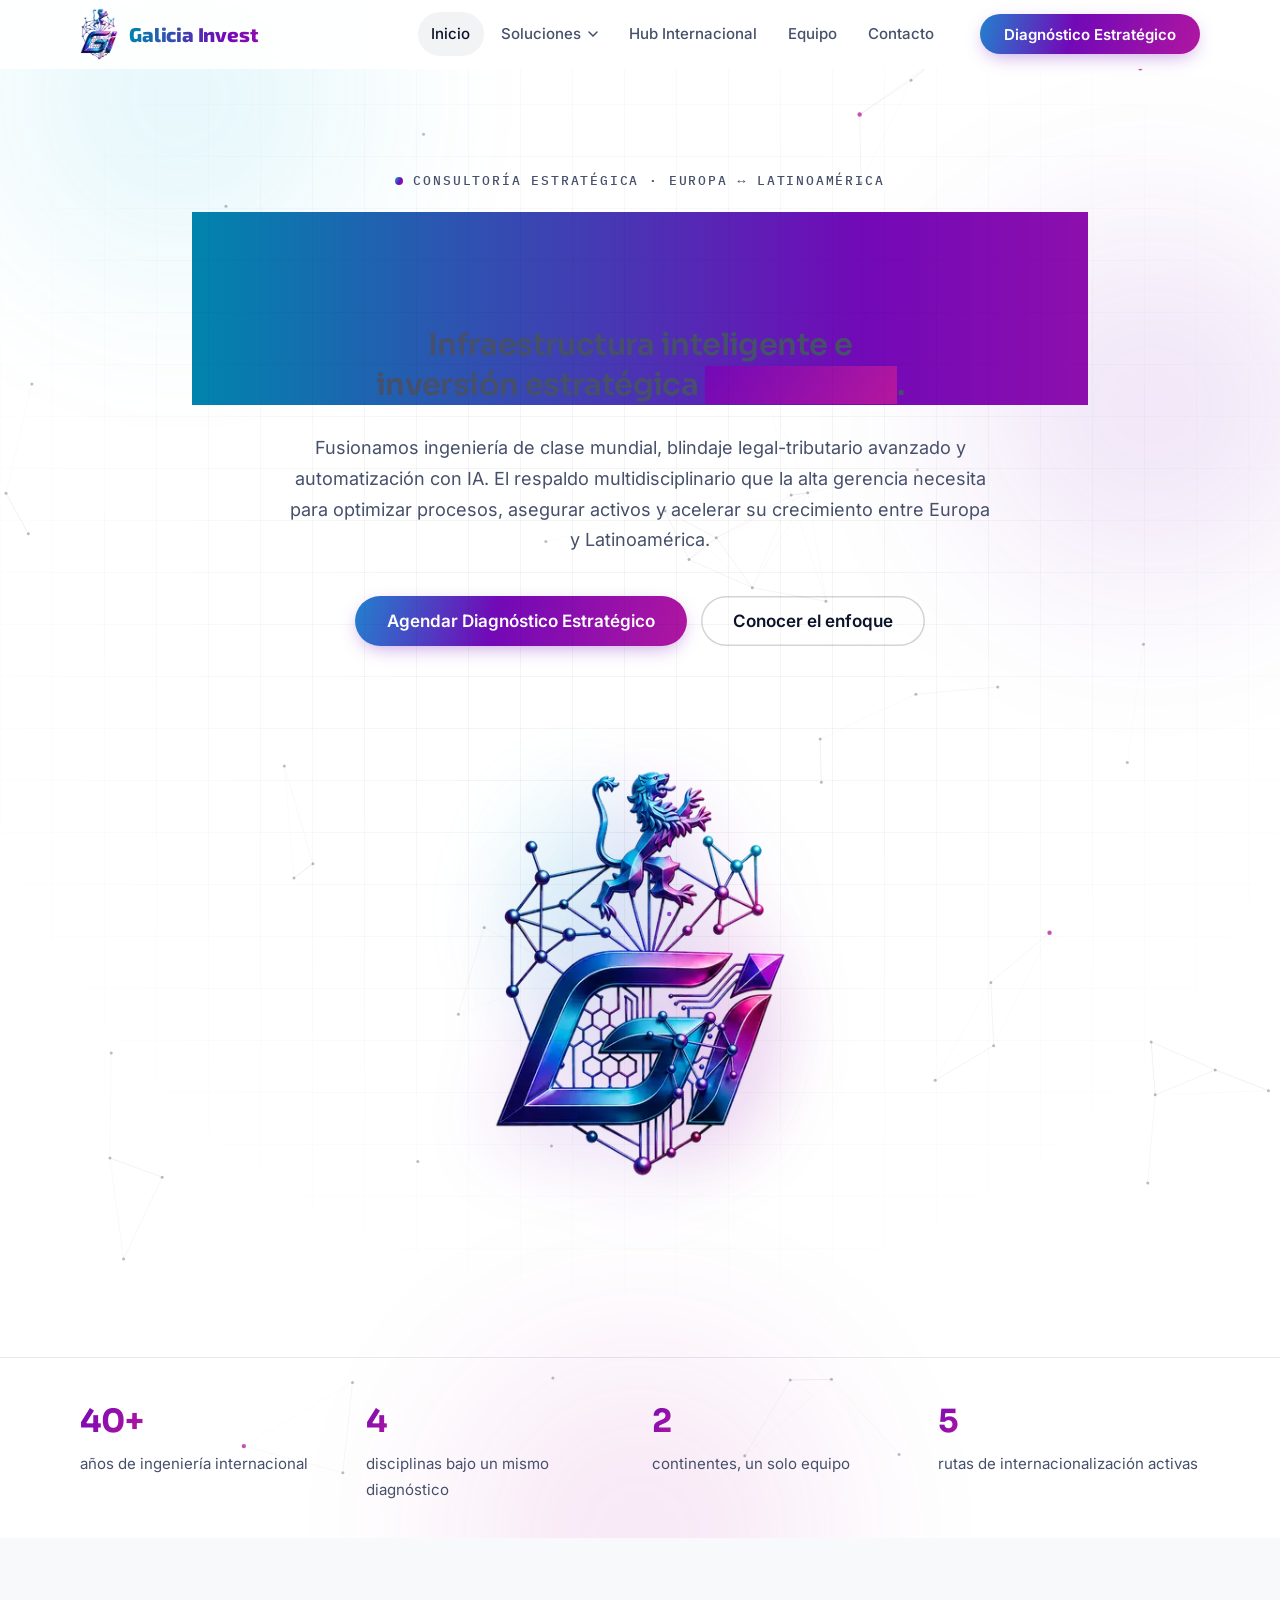
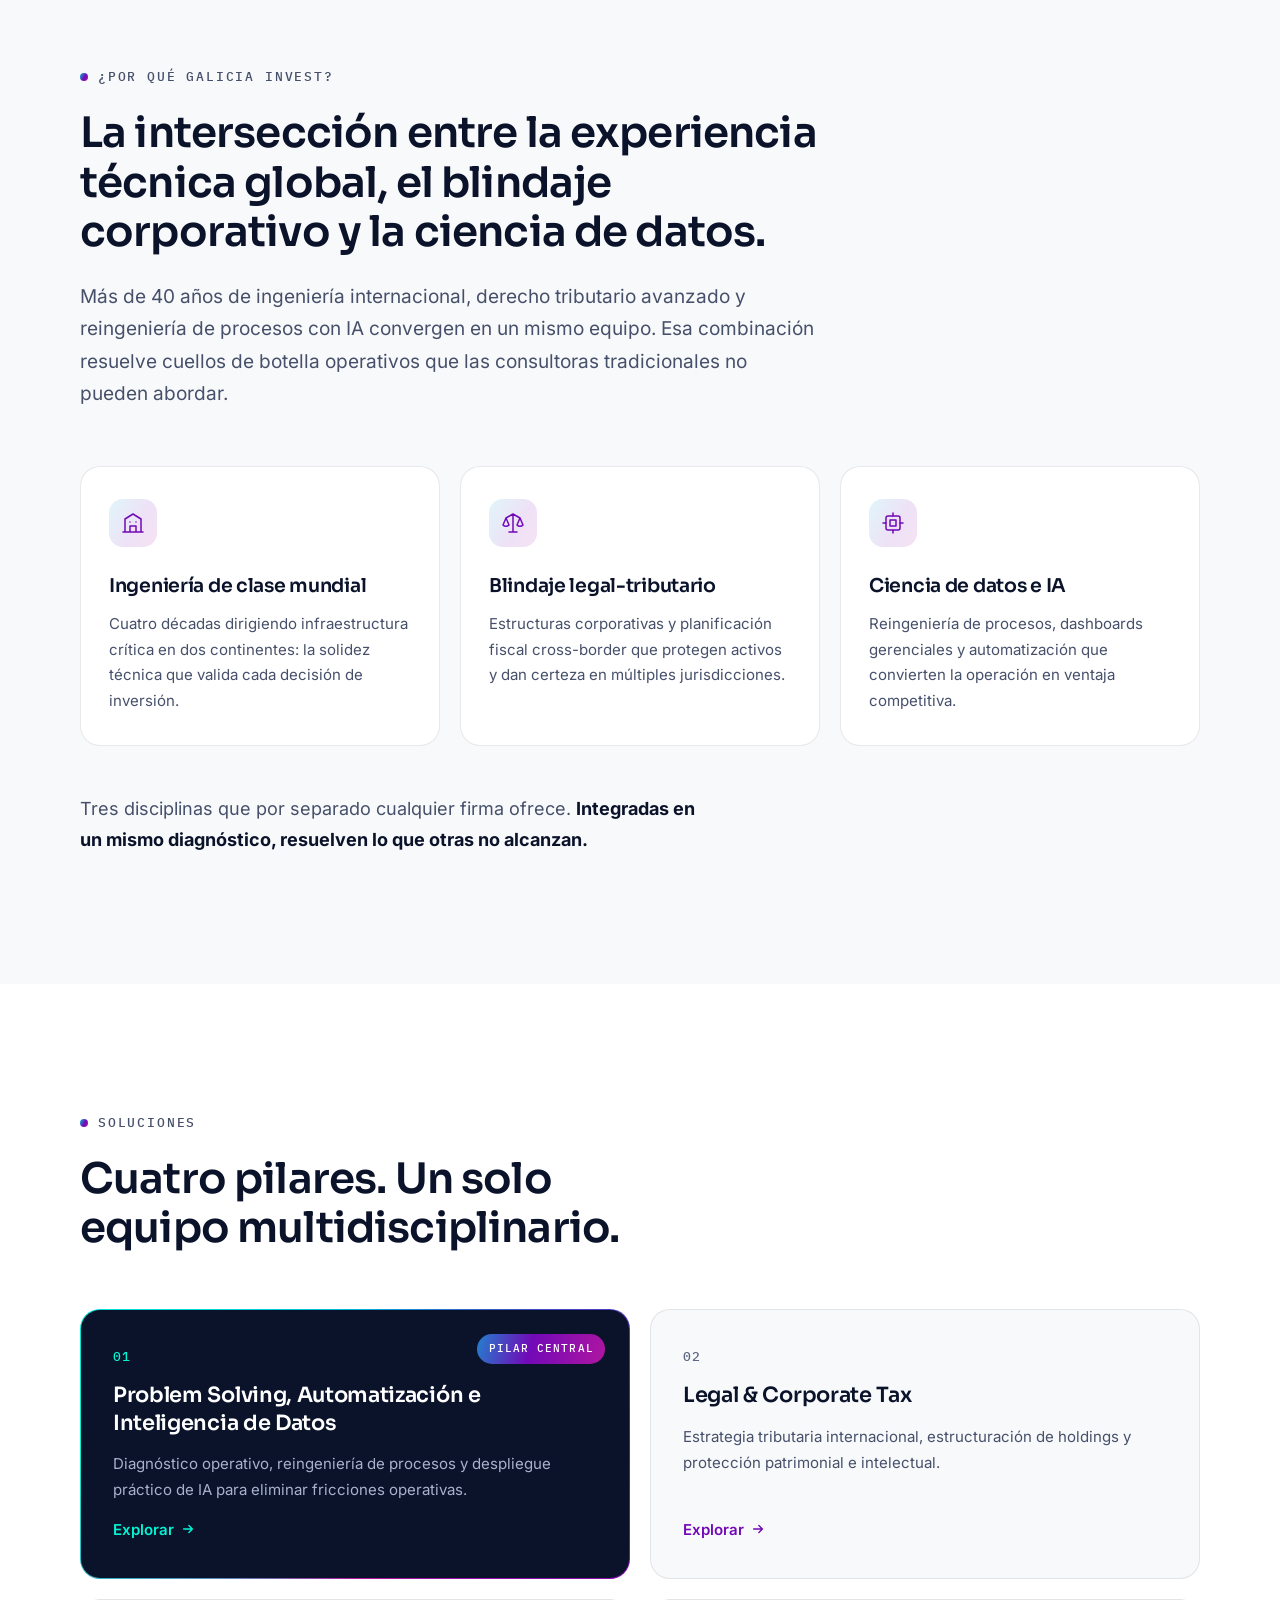
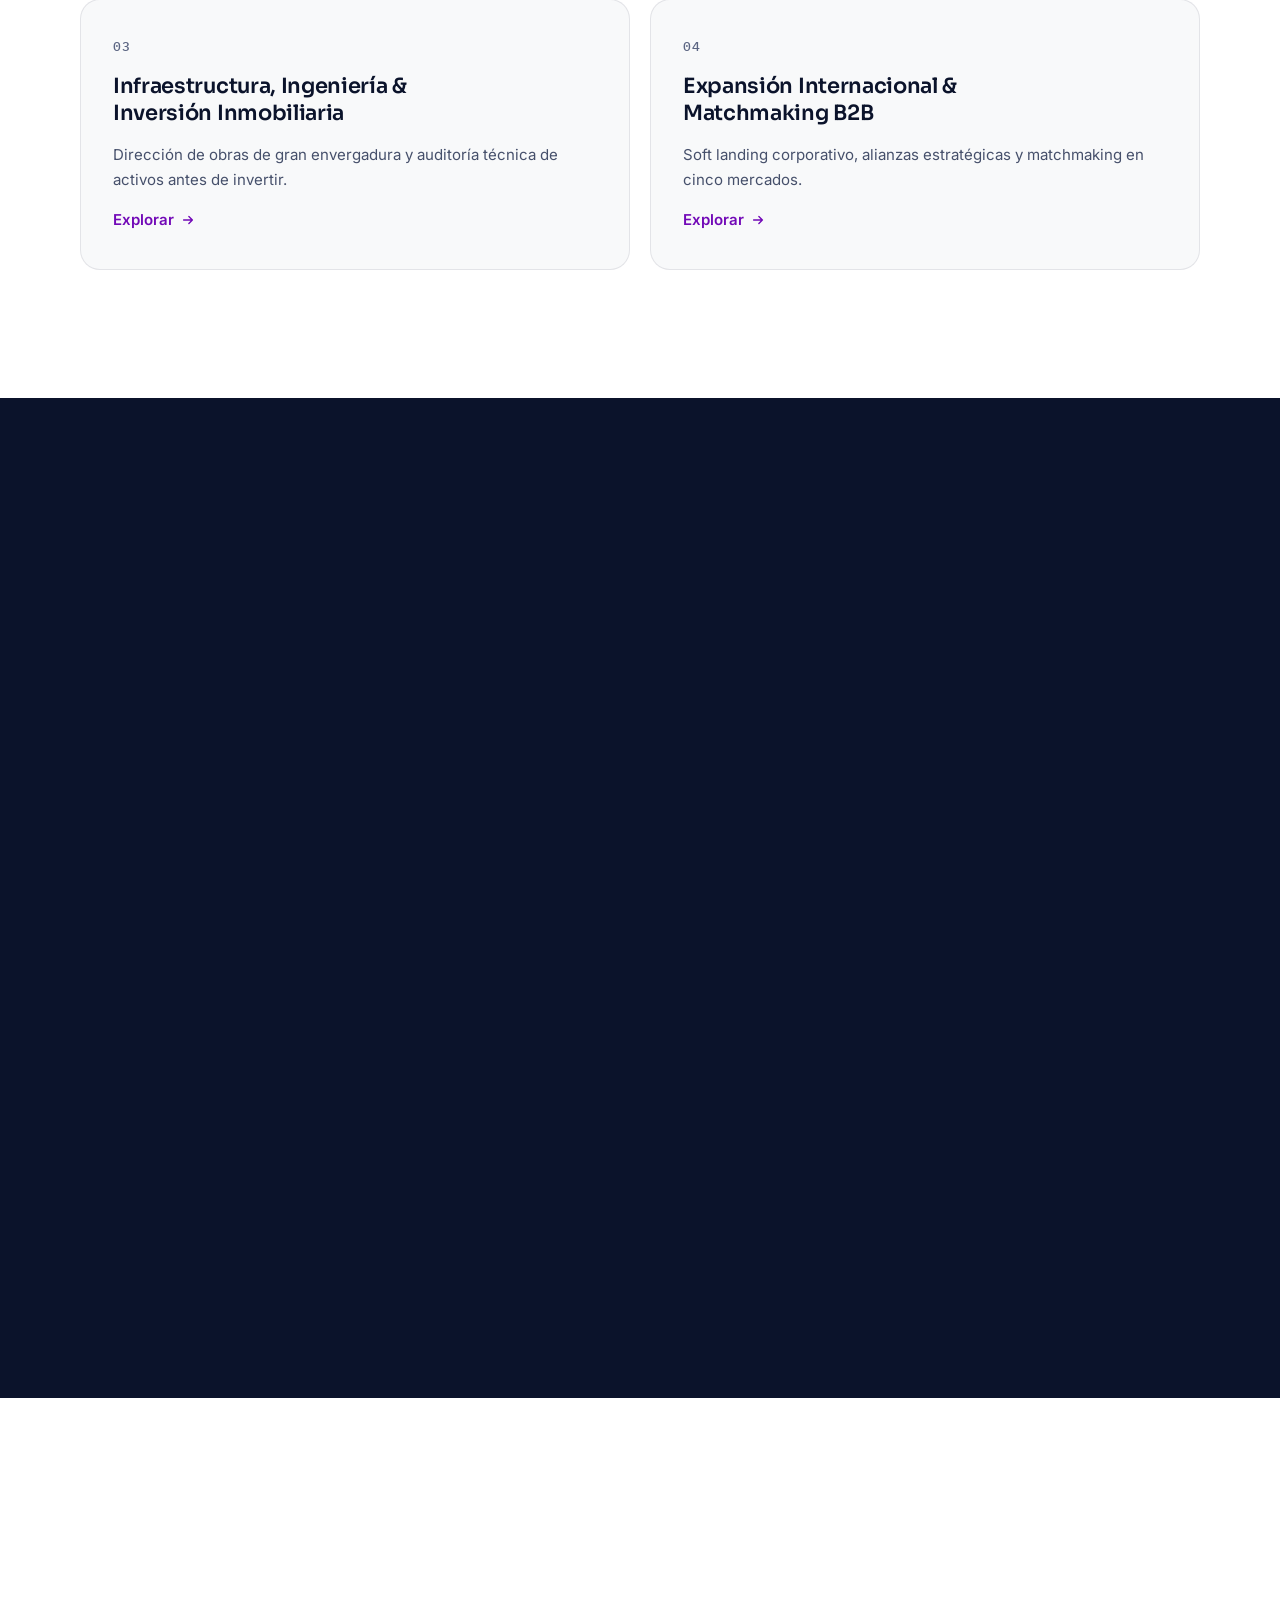
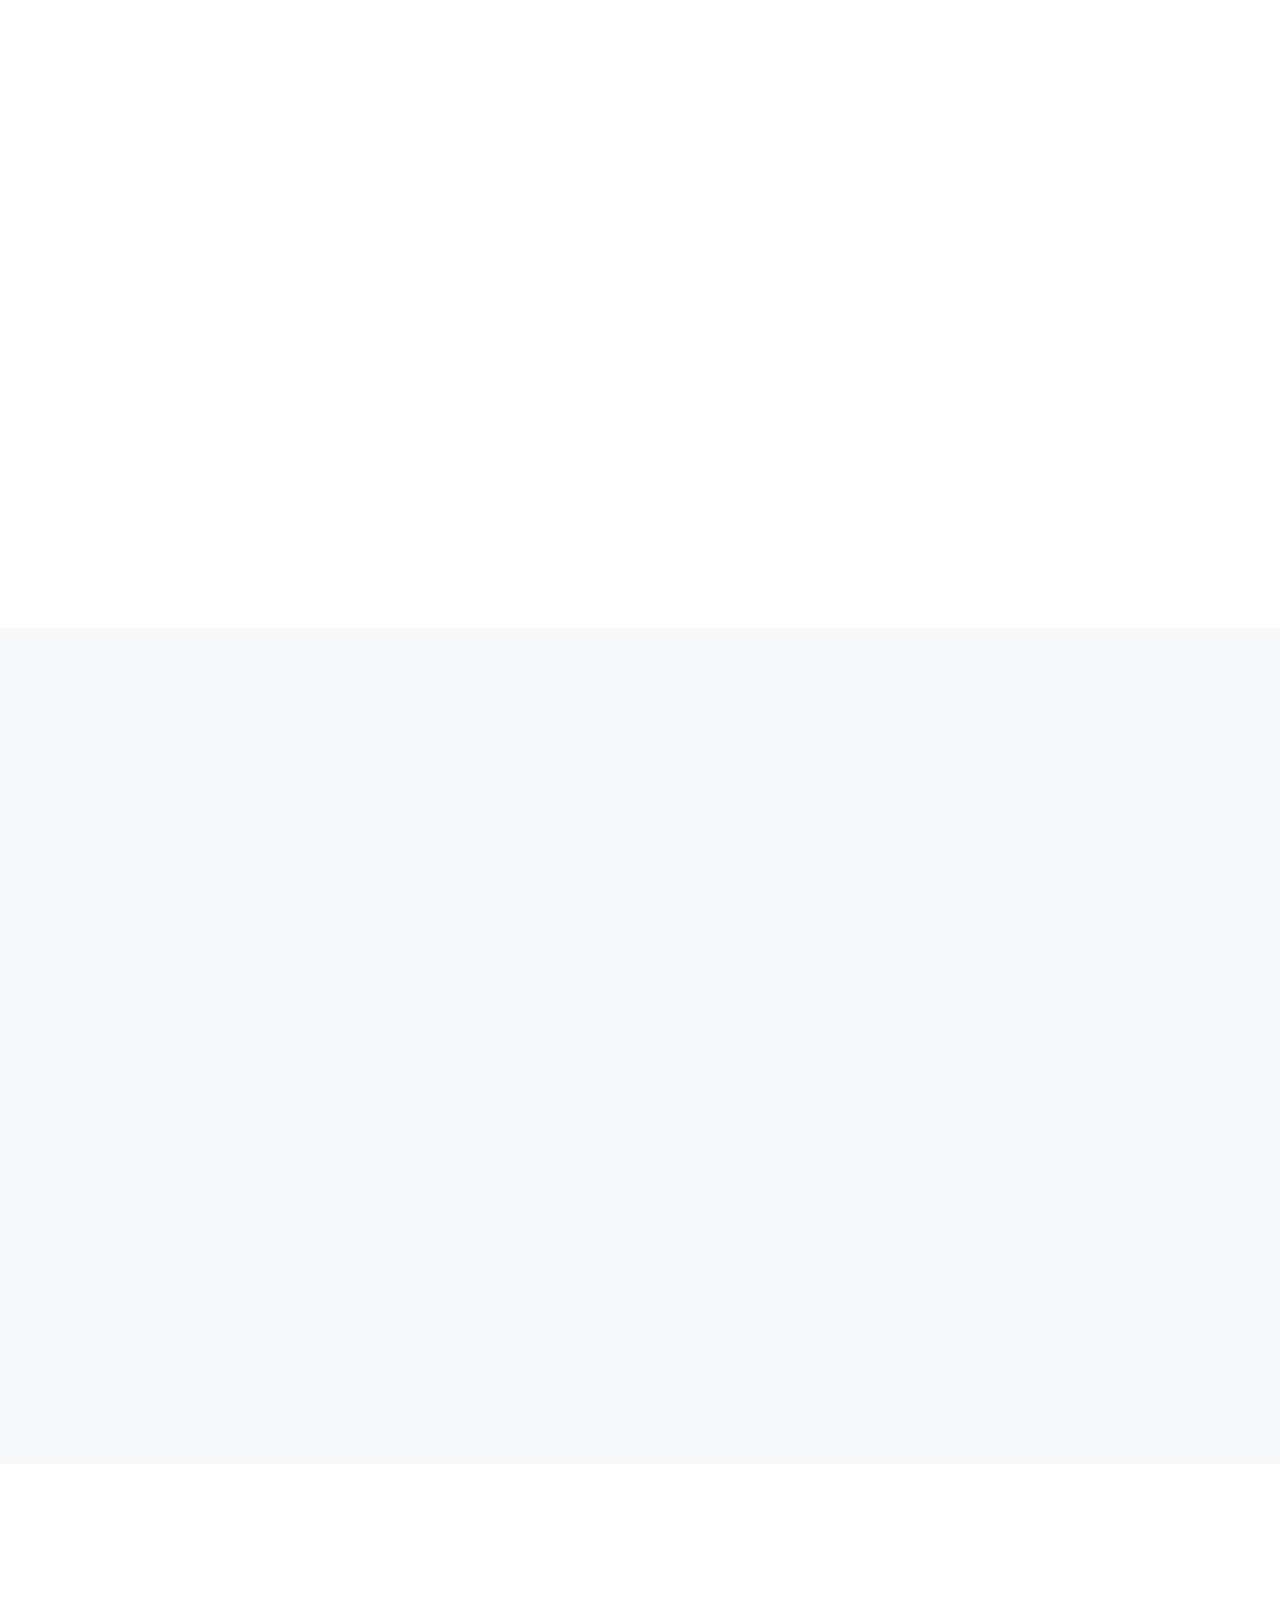
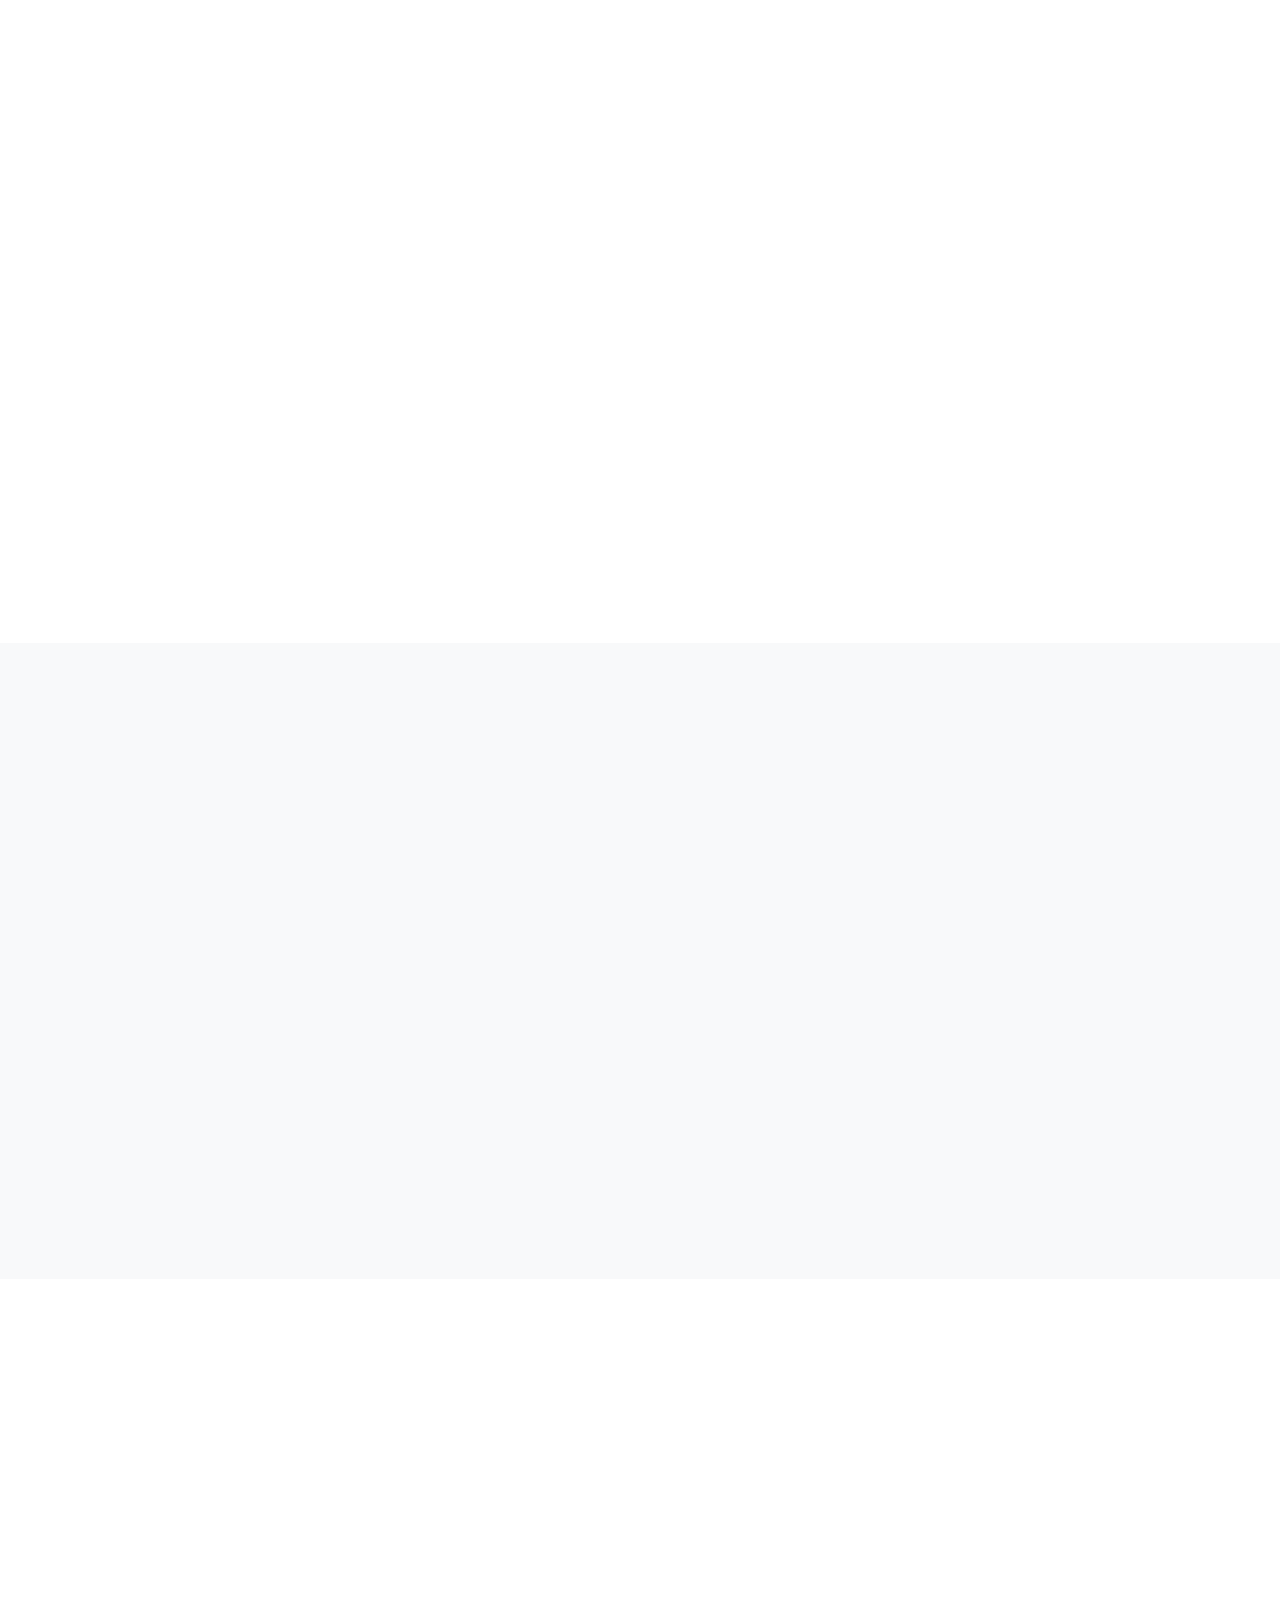
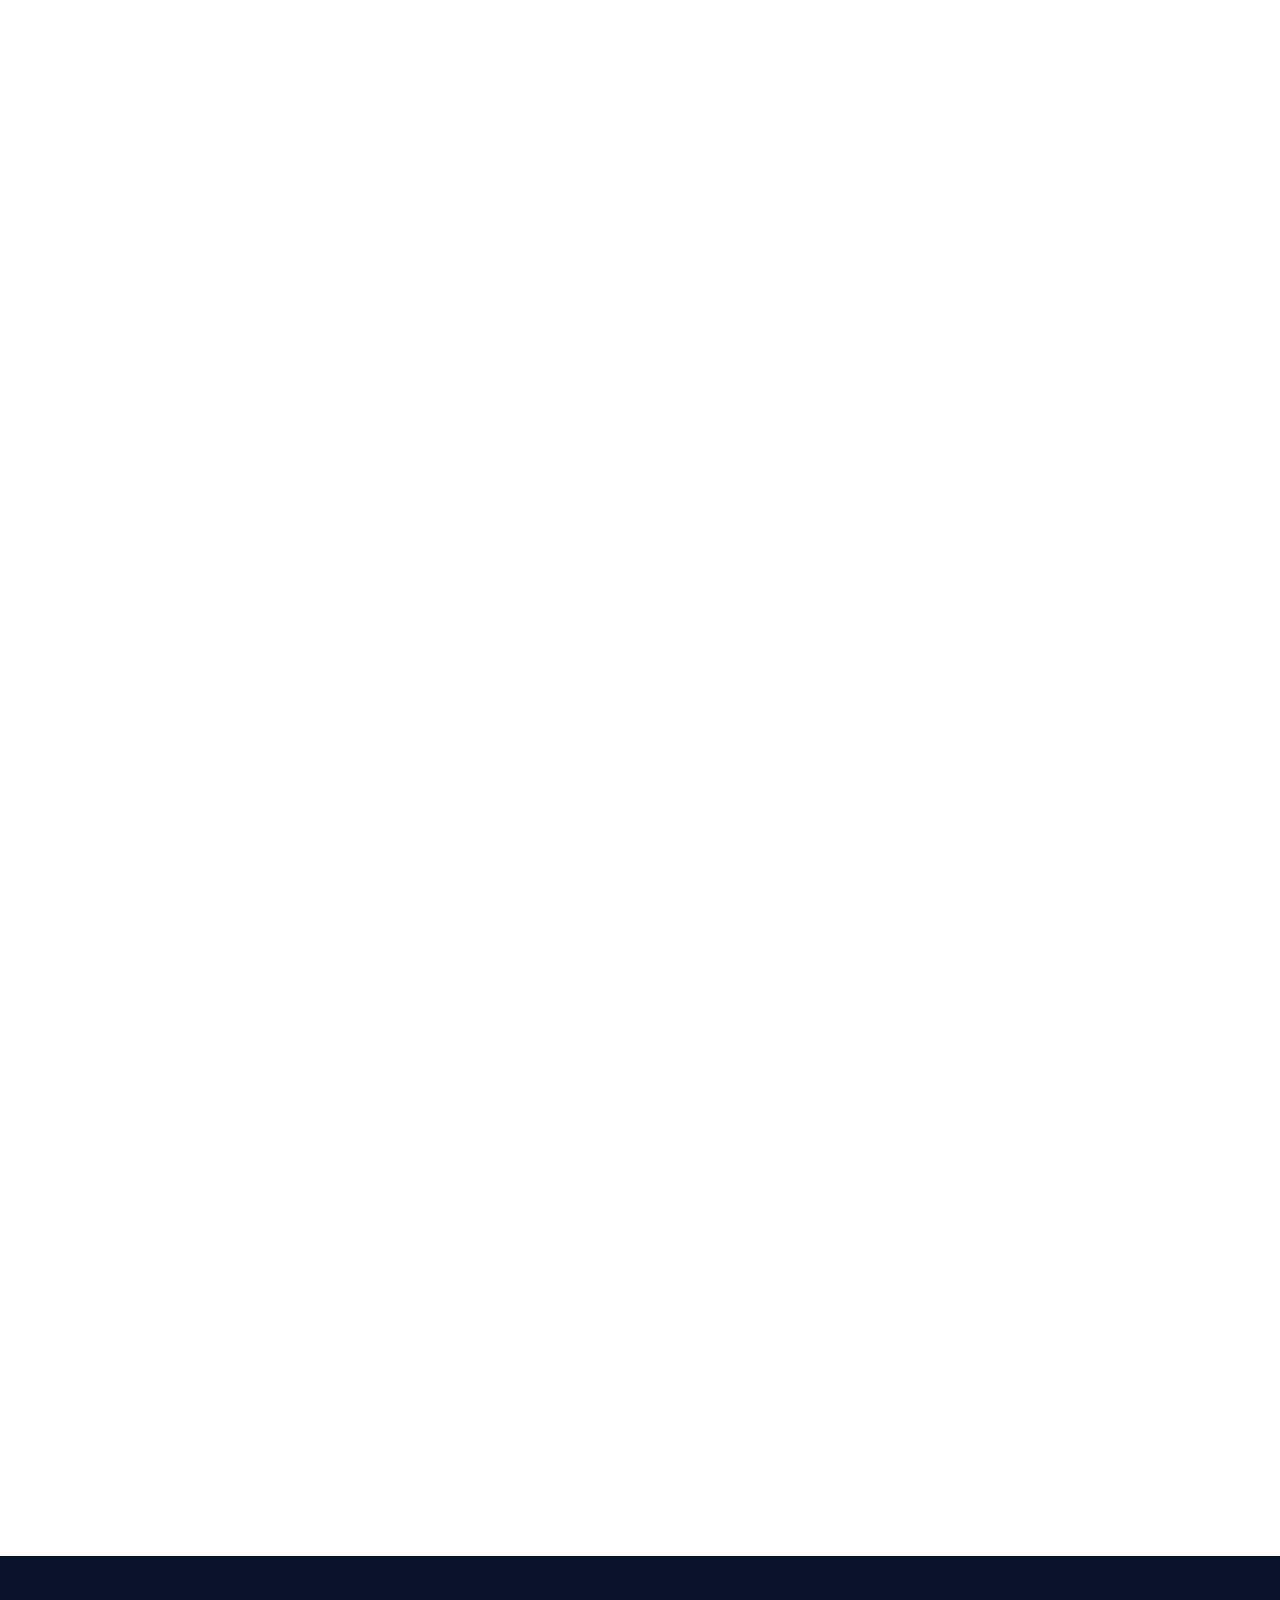
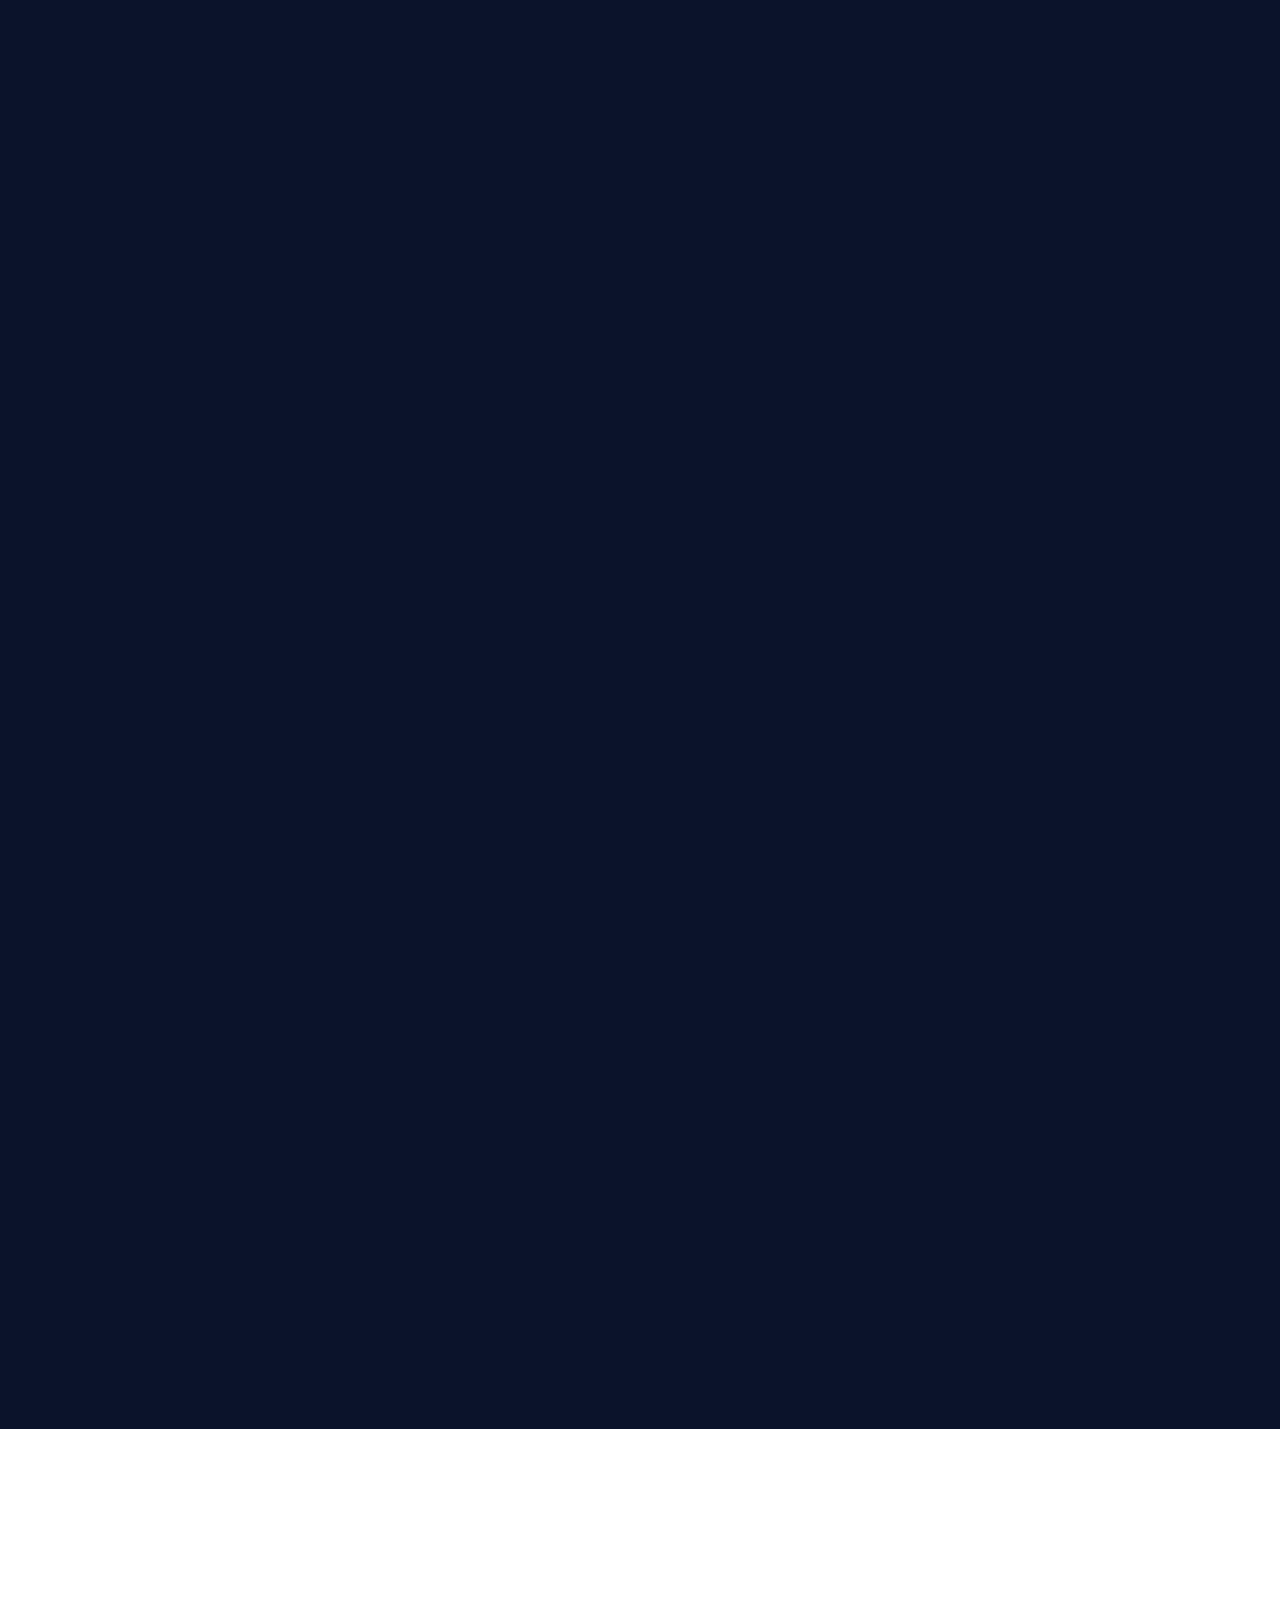
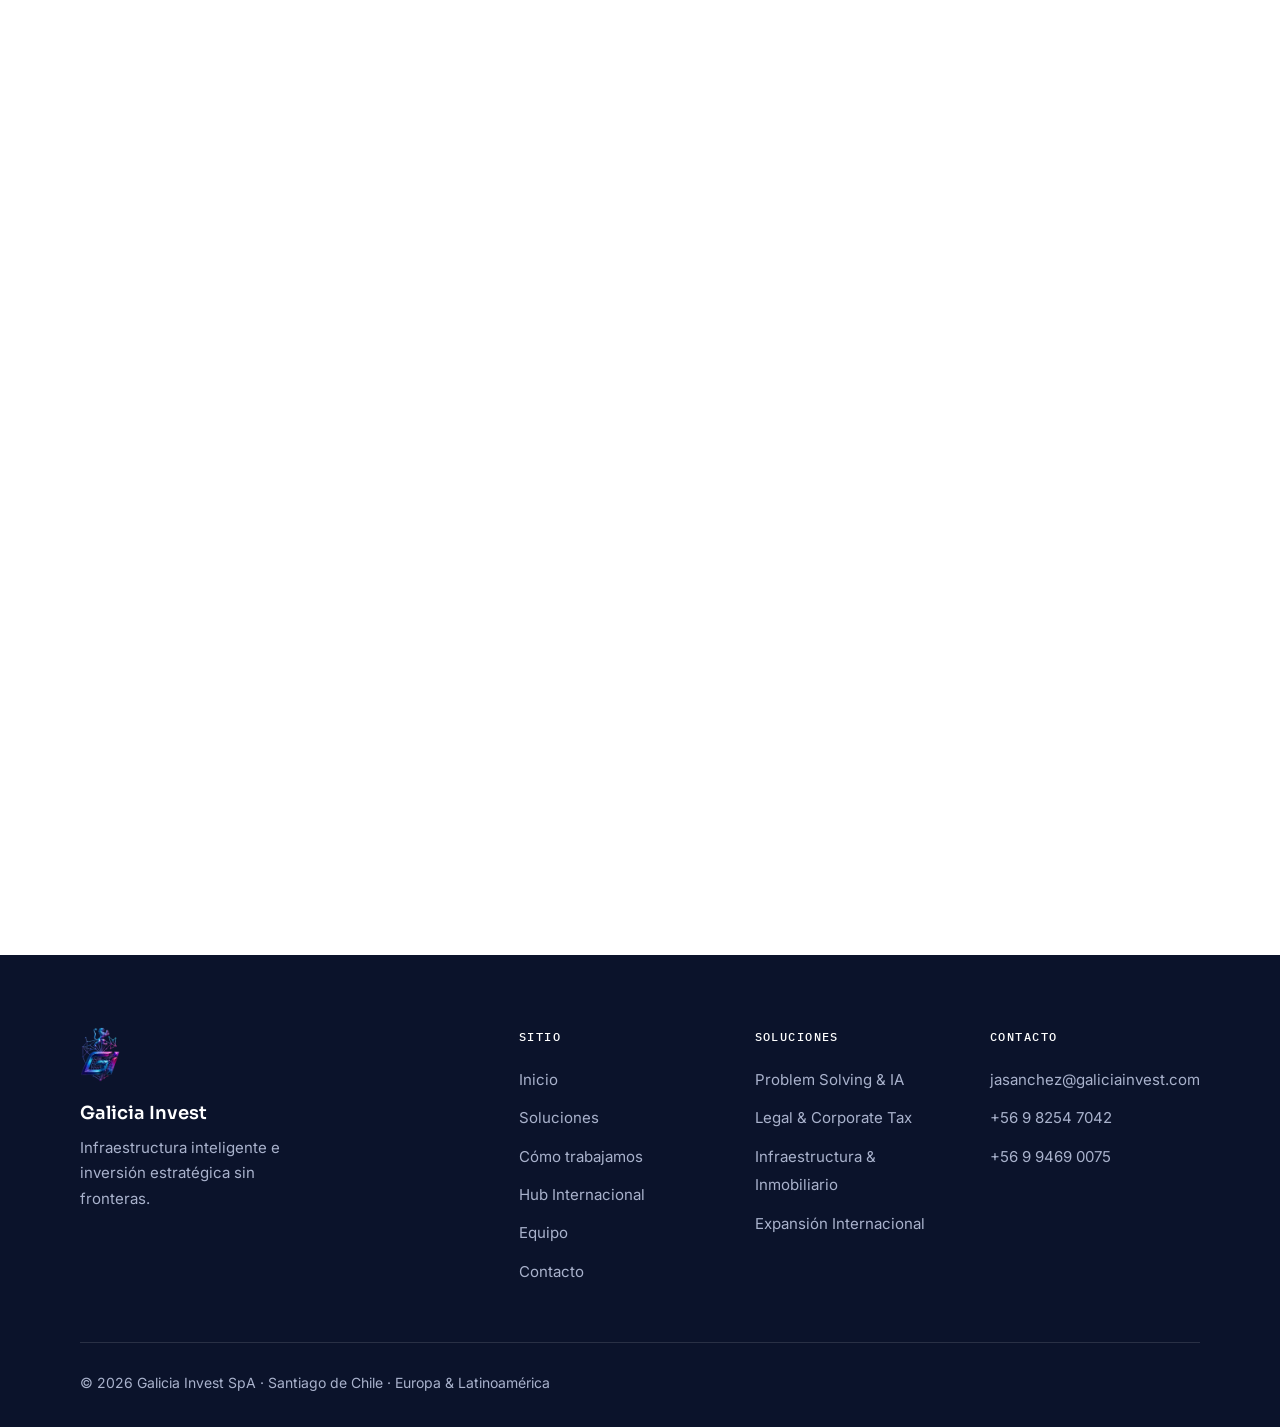
==== commit cab08029: "Deploy v1.1.0: rediseno dinamico + caching + worker" ====
--- a/index.html
+++ b/index.html
@@ -1,9 +1,11 @@
-<!DOCTYPE html><html lang="es"><head><meta charset="UTF-8"><meta name="viewport" content="width=device-width,initial-scale=1"><meta http-equiv="Content-Security-Policy" content="default-src 'self'; script-src 'self' 'unsafe-inline' https://www.googletagmanager.com https://www.clarity.ms https://*.clarity.ms; style-src 'self' 'unsafe-inline'; img-src 'self' data: https://www.googletagmanager.com https://*.google-analytics.com https://*.clarity.ms; font-src 'self'; connect-src 'self' https://*.google-analytics.com https://analytics.google.com https://www.googletagmanager.com https://*.clarity.ms https://docs.google.com; form-action 'self' https://docs.google.com; base-uri 'self'; object-src 'none'"><meta name="referrer" content="strict-origin-when-cross-origin"><title>Galicia Invest — Infraestructura inteligente e inversión estratégica sin fronteras</title><meta name="description" content="Consultoría estratégica multidisciplinaria entre Europa y Latinoamérica: ingeniería de clase mundial, blindaje legal-tributario, automatización con IA y expansión internacional B2B."><link rel="canonical" href="https://www.galiciainvest.com/"><meta property="og:type" content="website"><meta property="og:locale" content="es_CL"><meta property="og:site_name" content="Galicia Invest"><meta property="og:title" content="Galicia Invest — Infraestructura inteligente e inversión estratégica sin fronteras"><meta property="og:description" content="Fusionamos ingeniería de clase mundial, blindaje legal-tributario avanzado y automatización con IA entre Europa y Latinoamérica."><meta property="og:url" content="https://www.galiciainvest.com/"><meta property="og:image" content="https://www.galiciainvest.com/assets/og-image.jpg"><meta property="og:image:width" content="1200"><meta property="og:image:height" content="630"><meta property="og:image:alt" content="Logo de Galicia Invest con el slogan: infraestructura inteligente e inversión estratégica sin fronteras"><meta name="twitter:card" content="summary_large_image"><meta name="twitter:title" content="Galicia Invest — Infraestructura inteligente e inversión estratégica sin fronteras"><meta name="twitter:description" content="Fusionamos ingeniería de clase mundial, blindaje legal-tributario avanzado y automatización con IA entre Europa y Latinoamérica."><meta name="twitter:image" content="https://www.galiciainvest.com/assets/og-image.jpg"><link rel="icon" type="image/png" sizes="32x32" href="assets/favicon-32.png"><link rel="apple-touch-icon" sizes="180x180" href="assets/favicon-180.png"><link rel="preload" href="fonts/sora-600.woff2" as="font" type="font/woff2" crossorigin><link rel="preload" href="fonts/inter-400.woff2" as="font" type="font/woff2" crossorigin><link rel="preload" href="fonts/plexmono-500.woff2" as="font" type="font/woff2" crossorigin><link rel="stylesheet" href="css/styles.css"><script type="application/ld+json">{
+<!DOCTYPE html><html lang="es"><head><meta charset="UTF-8"><meta name="viewport" content="width=device-width,initial-scale=1"><meta http-equiv="Content-Security-Policy" content="default-src 'self'; script-src 'self' 'unsafe-inline' https://www.googletagmanager.com https://www.clarity.ms https://*.clarity.ms; style-src 'self' 'unsafe-inline'; img-src 'self' data: https://www.googletagmanager.com https://*.google-analytics.com https://*.clarity.ms; font-src 'self'; connect-src 'self' https://*.google-analytics.com https://analytics.google.com https://www.googletagmanager.com https://*.clarity.ms https://docs.google.com; form-action 'self' https://docs.google.com; base-uri 'self'; object-src 'none'"><meta name="referrer" content="strict-origin-when-cross-origin"><meta name="robots" content="index, follow, max-image-preview:large, max-snippet:-1"><title>Galicia Invest — Infraestructura inteligente e inversión estratégica sin fronteras</title><meta name="description" content="Consultoría estratégica multidisciplinaria entre Europa y Latinoamérica: ingeniería de clase mundial, blindaje legal-tributario, automatización con IA y expansión internacional B2B."><link rel="canonical" href="https://www.galiciainvest.com/"><meta property="og:type" content="website"><meta property="og:locale" content="es_CL"><meta property="og:site_name" content="Galicia Invest"><meta property="og:title" content="Galicia Invest — Infraestructura inteligente e inversión estratégica sin fronteras"><meta property="og:description" content="Fusionamos ingeniería de clase mundial, blindaje legal-tributario avanzado y automatización con IA entre Europa y Latinoamérica."><meta property="og:url" content="https://www.galiciainvest.com/"><meta property="og:image" content="https://www.galiciainvest.com/assets/og-image.jpg"><meta property="og:image:width" content="1200"><meta property="og:image:height" content="630"><meta property="og:image:alt" content="Logo de Galicia Invest con el slogan: infraestructura inteligente e inversión estratégica sin fronteras"><meta name="twitter:card" content="summary_large_image"><meta name="twitter:title" content="Galicia Invest — Infraestructura inteligente e inversión estratégica sin fronteras"><meta name="twitter:description" content="Fusionamos ingeniería de clase mundial, blindaje legal-tributario avanzado y automatización con IA entre Europa y Latinoamérica."><meta name="twitter:image" content="https://www.galiciainvest.com/assets/og-image.jpg"><link rel="icon" type="image/png" sizes="32x32" href="assets/favicon-32.png"><link rel="apple-touch-icon" sizes="180x180" href="assets/favicon-180.png"><link rel="preload" href="fonts/exo2-700.woff2" as="font" type="font/woff2" crossorigin><link rel="preload" href="fonts/sora-600.woff2" as="font" type="font/woff2" crossorigin><link rel="preload" href="fonts/inter-400.woff2" as="font" type="font/woff2" crossorigin><link rel="preload" href="fonts/plexmono-500.woff2" as="font" type="font/woff2" crossorigin><link rel="stylesheet" href="css/styles.css"><script type="application/ld+json">{
   "@context": "https://schema.org",
   "@type": "ProfessionalService",
   "@id": "https://www.galiciainvest.com/#organization",
   "name": "Galicia Invest",
+  "alternateName": "GI",
   "legalName": "Galicia Invest SpA",
+  "knowsAbout": ["Reingeniería de procesos", "Inteligencia artificial aplicada", "Derecho tributario internacional", "Estructuración de holdings", "Due diligence inmobiliario", "Dirección de obras civiles", "Expansión internacional", "Matchmaking B2B"],
   "slogan": "Infraestructura inteligente e inversión estratégica sin fronteras",
   "description": "Consultoría estratégica multidisciplinaria: problem solving y automatización con IA, legal & corporate tax, infraestructura y due diligence inmobiliario, y expansión internacional B2B entre Europa y Latinoamérica.",
   "url": "https://www.galiciainvest.com/",
@@ -24,4 +26,4 @@
     { "@type": "Offer", "itemOffered": { "@type": "Service", "name": "Infraestructura, Ingeniería & Inversión Inmobiliaria", "serviceType": "Dirección de obras civiles, due diligence técnico y estructuración de proyectos de inversión" } },
     { "@type": "Offer", "itemOffered": { "@type": "Service", "name": "Expansión Internacional & Matchmaking B2B", "serviceType": "Soft landing corporativo, alianzas estratégicas y rutas de internacionalización" } }
   ]
-}</script><script async src="https://www.googletagmanager.com/gtag/js?id=G-GD4MD8B14N"></script><script>function gtag(){dataLayer.push(arguments)}window.dataLayer=window.dataLayer||[],gtag("js",new Date),gtag("config","G-GD4MD8B14N",{anonymize_ip:!0})</script><script type="text/javascript">!function(t,e,n,c,a,r,s){t[n]=t[n]||function(){(t[n].q=t[n].q||[]).push(arguments)},(r=e.createElement(c)).async=1,r.src="https://www.clarity.ms/tag/xjcdb77phk",(s=e.getElementsByTagName(c)[0]).parentNode.insertBefore(r,s)}(window,document,"clarity","script")</script></head><body><a class="skip-link" href="#inicio">Saltar al contenido</a><div class="scroll-progress" aria-hidden="true"><span id="scroll-progress-bar"></span></div><header class="site-header" id="header"><div class="header-inner"><a class="brand" href="#inicio" aria-label="Galicia Invest — inicio"><img src="assets/logo-gi-96.webp" alt="" width="34" height="47" fetchpriority="high"> <span class="brand-name">Galicia&nbsp;Invest</span></a><nav class="main-nav" id="main-nav" aria-label="Navegación principal"><ul><li><a href="#inicio" class="nav-link">Inicio</a></li><li class="has-dropdown"><button class="nav-link dropdown-toggle" aria-expanded="false" aria-controls="dropdown-soluciones">Soluciones <svg width="10" height="6" viewBox="0 0 10 6" fill="none" aria-hidden="true"><path d="M1 1l4 4 4-4" stroke="currentColor" stroke-width="1.5" stroke-linecap="round"/></svg></button><ul class="dropdown" id="dropdown-soluciones"><li><a href="#pilar-1"><strong>Problem Solving &amp; IA</strong><span>Automatización e inteligencia de datos</span></a></li><li><a href="#pilar-2"><strong>Legal &amp; Corporate Tax</strong><span>Blindaje e impuestos</span></a></li><li><a href="#pilar-3"><strong>Infraestructura &amp; Inmobiliario</strong><span>Ingeniería y due diligence</span></a></li><li><a href="#pilar-4"><strong>Expansión Internacional</strong><span>Soft landing y matchmaking B2B</span></a></li></ul></li><li><a href="#hub" class="nav-link">Hub Internacional</a></li><li><a href="#equipo" class="nav-link">Equipo</a></li><li><a href="#contacto" class="nav-link">Contacto</a></li><li class="nav-cta-item"><a href="#contacto" class="btn btn-gradient btn-lg btn-full">Diagnóstico Estratégico</a></li></ul></nav><a href="#contacto" class="btn btn-gradient btn-header">Diagnóstico Estratégico</a> <button class="menu-toggle" id="menu-toggle" aria-expanded="false" aria-controls="main-nav" aria-label="Abrir menú"><span></span><span></span></button></div></header><main><section class="hero" id="inicio"><div class="aurora" aria-hidden="true"><i></i><i></i><i></i></div><canvas class="hero-canvas" id="constellation" aria-hidden="true"></canvas><div class="hero-inner"><p class="eyebrow hero-seq">Consultoría estratégica · Europa ↔ Latinoamérica</p><h1 class="hero-title hero-seq">Galicia Invest <span class="hero-slogan">Infraestructura inteligente e inversión estratégica <em>sin fronteras</em>.</span></h1><p class="hero-text hero-seq">Fusionamos ingeniería de clase mundial, blindaje legal-tributario avanzado y automatización con IA. El respaldo multidisciplinario que la alta gerencia necesita para optimizar procesos, asegurar activos y acelerar su crecimiento entre Europa y Latinoamérica.</p><div class="hero-actions hero-seq"><a href="#contacto" class="btn btn-gradient btn-lg">Agendar Diagnóstico Estratégico</a> <a href="#sinergia" class="btn btn-ghost btn-lg">Conocer el enfoque</a></div><div class="hero-logo hero-seq"><div class="logo-stage"><img src="assets/logo-gi-320.webp" srcset="assets/logo-gi-320.webp 320w, assets/logo-gi-640.webp 640w" sizes="(max-width: 640px) 200px, 300px" alt="Isotipo de Galicia Invest: monograma GI con león y red de nodos" width="300" height="414" loading="lazy" decoding="async"></div></div></div><div class="hero-stats"><dl><div><dt data-count="40" data-suffix="+">40+</dt><dd>años de ingeniería internacional</dd></div><div><dt data-count="4">4</dt><dd>disciplinas bajo un mismo diagnóstico</dd></div><div><dt data-count="2">2</dt><dd>continentes, un solo equipo</dd></div><div><dt data-count="5">5</dt><dd>rutas de internacionalización activas</dd></div></dl></div></section><section class="section section-gris" id="sinergia"><div class="container"><p class="eyebrow reveal">¿Por qué Galicia Invest?</p><h2 class="action-title reveal">La intersección entre la experiencia técnica global, el blindaje corporativo y la ciencia de datos.</h2><p class="section-lead reveal">Más de 40 años de ingeniería internacional, derecho tributario avanzado y reingeniería de procesos con IA convergen en un mismo equipo. Esa combinación resuelve cuellos de botella operativos que las consultoras tradicionales no pueden abordar.</p><div class="triad reveal-group"><article class="triad-card reveal"><div class="triad-node" aria-hidden="true"><svg viewBox="0 0 24 24" fill="none" stroke="currentColor" stroke-width="1.5" stroke-linecap="round" stroke-linejoin="round"><path d="M2 21h20M4 21V8l8-5 8 5v13M9 21v-6h6v6M9 11h.01M15 11h.01"/></svg></div><h3>Ingeniería de clase mundial</h3><p>Cuatro décadas dirigiendo infraestructura crítica en dos continentes: la solidez técnica que valida cada decisión de inversión.</p></article><article class="triad-card reveal"><div class="triad-node" aria-hidden="true"><svg viewBox="0 0 24 24" fill="none" stroke="currentColor" stroke-width="1.5" stroke-linecap="round" stroke-linejoin="round"><path d="M12 3v18M5 7l7-4 7 4M5 7v0l-3 7a4 4 0 0 0 6 0L5 7zM19 7v0l-3 7a4 4 0 0 0 6 0l-3-7zM8 21h8"/></svg></div><h3>Blindaje legal-tributario</h3><p>Estructuras corporativas y planificación fiscal cross-border que protegen activos y dan certeza en múltiples jurisdicciones.</p></article><article class="triad-card reveal"><div class="triad-node" aria-hidden="true"><svg viewBox="0 0 24 24" fill="none" stroke="currentColor" stroke-width="1.5" stroke-linecap="round" stroke-linejoin="round"><rect x="5" y="5" width="14" height="14" rx="2"/><path d="M9 9h6v6H9zM5 12H2M22 12h-3M12 5V2M12 22v-3"/></svg></div><h3>Ciencia de datos e IA</h3><p>Reingeniería de procesos, dashboards gerenciales y automatización que convierten la operación en ventaja competitiva.</p></article></div><p class="triad-closing reveal">Tres disciplinas que por separado cualquier firma ofrece. <strong>Integradas en un mismo diagnóstico, resuelven lo que otras no alcanzan.</strong></p></div></section><section class="section" id="pilares"><div class="container"><p class="eyebrow reveal">Soluciones</p><h2 class="action-title reveal">Cuatro pilares. Un solo equipo multidisciplinario.</h2><div class="pillar-grid reveal-group"><a href="#pilar-1" class="pillar-card pillar-card-dark reveal"><span class="pillar-tag">Pilar central</span> <span class="pillar-index">01</span><h3>Problem Solving, Automatización e Inteligencia de Datos</h3><p>Diagnóstico operativo, reingeniería de procesos y despliegue práctico de IA para eliminar fricciones operativas.</p><span class="pillar-link">Explorar<svg width="14" height="14" viewBox="0 0 16 16" fill="none" aria-hidden="true"><path d="M3 8h10M9 4l4 4-4 4" stroke="currentColor" stroke-width="1.6" stroke-linecap="round" stroke-linejoin="round"/></svg></span></a><a href="#pilar-2" class="pillar-card reveal"><span class="pillar-index">02</span><h3>Legal &amp; Corporate Tax</h3><p>Estrategia tributaria internacional, estructuración de holdings y protección patrimonial e intelectual.</p><span class="pillar-link">Explorar<svg width="14" height="14" viewBox="0 0 16 16" fill="none" aria-hidden="true"><path d="M3 8h10M9 4l4 4-4 4" stroke="currentColor" stroke-width="1.6" stroke-linecap="round" stroke-linejoin="round"/></svg></span></a><a href="#pilar-3" class="pillar-card reveal"><span class="pillar-index">03</span><h3>Infraestructura, Ingeniería &amp; Inversión Inmobiliaria</h3><p>Dirección de obras de gran envergadura y auditoría técnica de activos antes de invertir.</p><span class="pillar-link">Explorar<svg width="14" height="14" viewBox="0 0 16 16" fill="none" aria-hidden="true"><path d="M3 8h10M9 4l4 4-4 4" stroke="currentColor" stroke-width="1.6" stroke-linecap="round" stroke-linejoin="round"/></svg></span></a><a href="#pilar-4" class="pillar-card reveal"><span class="pillar-index">04</span><h3>Expansión Internacional &amp; Matchmaking B2B</h3><p>Soft landing corporativo, alianzas estratégicas y matchmaking en cinco mercados.</p><span class="pillar-link">Explorar<svg width="14" height="14" viewBox="0 0 16 16" fill="none" aria-hidden="true"><path d="M3 8h10M9 4l4 4-4 4" stroke="currentColor" stroke-width="1.6" stroke-linecap="round" stroke-linejoin="round"/></svg></span></a></div></div></section><section class="section soluciones-detalle section-dark" id="pilar-1"><div class="container solucion"><div class="solucion-head"><p class="eyebrow eyebrow-light reveal">Pilar 01</p><h2 class="reveal">Problem Solving, Automatización e Inteligencia de Datos</h2><p class="solucion-lead reveal">Convertimos operaciones lentas en sistemas medibles, automatizados y escalables. Es el punto de partida natural de todo diagnóstico.</p></div><ol class="subservicios reveal-group"><li class="reveal"><span class="sub-letter">A</span><div><h3>Diagnóstico Operativo y Reingeniería de Procesos</h3><p>Detección y eliminación de los cuellos de botella que frenan el crecimiento de la operación.</p></div></li><li class="reveal"><span class="sub-letter">B</span><div><h3>Arquitectura de Datos y Reportes Gerenciales</h3><p>Dashboards automatizados en tiempo real para decisiones directivas basadas en evidencia.</p></div></li><li class="reveal"><span class="sub-letter">C</span><div><h3>Desarrollo Web Avanzado y Ecosistemas Digitales</h3><p>Aplicaciones móviles a medida, prototipado rápido, SEO técnico, embudos B2B, Google Ads y optimización de dominios y cloud.</p></div></li><li class="reveal"><span class="sub-letter">D</span><div><h3>Integración Práctica de Inteligencia Artificial</h3><p>Automatización de tareas repetitivas y despliegue de APIs con impacto operativo inmediato.</p></div></li></ol><div class="solucion-nav reveal"><a class="nav-cta" href="#contacto">Agendar diagnóstico de este pilar<svg width="14" height="14" viewBox="0 0 16 16" fill="none" aria-hidden="true"><path d="M3 8h10M9 4l4 4-4 4" stroke="currentColor" stroke-width="1.6" stroke-linecap="round" stroke-linejoin="round"/></svg></a><a href="#pilar-2"><span><span class="nav-label">Siguiente pilar</span>Legal &amp; Corporate Tax</span><svg width="14" height="14" viewBox="0 0 16 16" fill="none" aria-hidden="true"><path d="M3 8h10M9 4l4 4-4 4" stroke="currentColor" stroke-width="1.6" stroke-linecap="round" stroke-linejoin="round"/></svg></a></div></div></section><section class="section soluciones-detalle" id="pilar-2"><div class="container solucion"><div class="solucion-head"><p class="eyebrow reveal">Pilar 02</p><h2 class="reveal">Legal &amp; Corporate Tax</h2><p class="solucion-lead reveal">Blindaje corporativo y eficiencia fiscal para operar con certeza en múltiples jurisdicciones.</p></div><ol class="subservicios reveal-group"><li class="reveal"><span class="sub-letter">A</span><div><h3>Estrategia Tributaria Nacional e Internacional</h3><p>Planificación fiscal cross-border y aplicación de Convenios para evitar la Doble Tributación (CDT).</p></div></li><li class="reveal"><span class="sub-letter">B</span><div><h3>Derecho Corporativo y Estructuración de Holdings</h3><p>Holdings, sociedades offshore y vehículos inbound orientados a la protección patrimonial.</p></div></li><li class="reveal"><span class="sub-letter">C</span><div><h3>Propiedad Intelectual, Marcas y Patentes</h3><p>Registro y defensa de marcas, software y tecnología en la era digital.</p></div></li></ol><div class="solucion-nav reveal"><a class="nav-cta" href="#contacto">Agendar diagnóstico de este pilar<svg width="14" height="14" viewBox="0 0 16 16" fill="none" aria-hidden="true"><path d="M3 8h10M9 4l4 4-4 4" stroke="currentColor" stroke-width="1.6" stroke-linecap="round" stroke-linejoin="round"/></svg></a><a href="#pilar-3"><span><span class="nav-label">Siguiente pilar</span>Infraestructura &amp; Inversión Inmobiliaria</span><svg width="14" height="14" viewBox="0 0 16 16" fill="none" aria-hidden="true"><path d="M3 8h10M9 4l4 4-4 4" stroke="currentColor" stroke-width="1.6" stroke-linecap="round" stroke-linejoin="round"/></svg></a></div></div></section><section class="section soluciones-detalle section-gris" id="pilar-3"><div class="container solucion"><div class="solucion-head"><p class="eyebrow reveal">Pilar 03</p><h2 class="reveal">Infraestructura, Ingeniería &amp; Inversión Inmobiliaria</h2><p class="solucion-lead reveal">Más de 40 años de respaldo técnico en infraestructura crítica, al servicio de cada decisión de inversión.</p></div><ol class="subservicios reveal-group"><li class="reveal"><span class="sub-letter">A</span><div><h3>Consultoría y Dirección de Obras Civiles de Gran Envergadura</h3><p>Respaldo técnico en proyectos residenciales, portuarios, viales e hídricos.</p></div></li><li class="reveal"><span class="sub-letter">B</span><div><h3>Due Diligence Técnico e Inmobiliario</h3><p>Auditoría técnica de activos, terrenos y viabilidad estructural antes de invertir.</p></div></li><li class="reveal"><span class="sub-letter">C</span><div><h3>Estructuración de Proyectos de Inversión</h3><p>Licitaciones internacionales y negociación con proveedores globales.</p></div></li></ol><div class="solucion-nav reveal"><a class="nav-cta" href="#contacto">Agendar diagnóstico de este pilar<svg width="14" height="14" viewBox="0 0 16 16" fill="none" aria-hidden="true"><path d="M3 8h10M9 4l4 4-4 4" stroke="currentColor" stroke-width="1.6" stroke-linecap="round" stroke-linejoin="round"/></svg></a><a href="#pilar-4"><span><span class="nav-label">Siguiente pilar</span>Expansión Internacional &amp; Matchmaking B2B</span><svg width="14" height="14" viewBox="0 0 16 16" fill="none" aria-hidden="true"><path d="M3 8h10M9 4l4 4-4 4" stroke="currentColor" stroke-width="1.6" stroke-linecap="round" stroke-linejoin="round"/></svg></a></div></div></section><section class="section soluciones-detalle" id="pilar-4"><div class="container solucion"><div class="solucion-head"><p class="eyebrow reveal">Pilar 04</p><h2 class="reveal">Expansión Internacional &amp; Matchmaking B2B</h2><p class="solucion-lead reveal">Ingreso seguro a nuevos mercados, con redes locales que ya funcionan.</p></div><ol class="subservicios reveal-group"><li class="reveal"><span class="sub-letter">A</span><div><h3>Estrategia de Soft Landing Corporativo</h3><p>Ingreso seguro y ordenado a nuevos mercados regulados.</p></div></li><li class="reveal"><span class="sub-letter">B</span><div><h3>Conexiones Comerciales y Alianzas Estratégicas</h3><p>Matchmaking B2B corporativo con contrapartes validadas.</p></div></li><li class="reveal"><span class="sub-letter">C</span><div><h3>Rutas de Internacionalización</h3><p>Especialización en Europa, Argentina, Perú, Colombia y Venezuela.</p></div></li></ol><div class="solucion-nav reveal"><a class="nav-cta" href="#contacto">Agendar diagnóstico de este pilar<svg width="14" height="14" viewBox="0 0 16 16" fill="none" aria-hidden="true"><path d="M3 8h10M9 4l4 4-4 4" stroke="currentColor" stroke-width="1.6" stroke-linecap="round" stroke-linejoin="round"/></svg></a><a href="#metodologia"><span><span class="nav-label">Siguiente</span>Cómo trabajamos</span><svg width="14" height="14" viewBox="0 0 16 16" fill="none" aria-hidden="true"><path d="M3 8h10M9 4l4 4-4 4" stroke="currentColor" stroke-width="1.6" stroke-linecap="round" stroke-linejoin="round"/></svg></a></div></div></section><section class="section section-gris" id="metodologia"><div class="container"><p class="eyebrow reveal">Cómo trabajamos</p><h2 class="action-title reveal">Del diagnóstico a la optimización perpetua, en cuatro pasos.</h2><div class="metodo-grid reveal-group"><article class="metodo-step reveal"><span class="metodo-num">Paso 01</span><h3>Diagnóstico Estratégico</h3><p>Auditoría técnica, legal y de datos para localizar el cuello de botella real, no el aparente.</p></article><article class="metodo-step reveal"><span class="metodo-num">Paso 02</span><h3>Hoja de Ruta</h3><p>Plan de acción priorizado por impacto, con plazos, responsables e indicadores medibles.</p></article><article class="metodo-step reveal"><span class="metodo-num">Paso 03</span><h3>Implementación</h3><p>Código, estructuras legales y dirección técnica ejecutados por el mismo equipo que diagnosticó.</p></article><article class="metodo-step reveal"><span class="metodo-num">Paso 04</span><h3>Optimización Continua</h3><p>Dashboards gerenciales en tiempo real y mejora perpetua de procesos con IA.</p></article></div></div></section><section class="section" id="equipo"><div class="container"><p class="eyebrow reveal">Nuestro ADN</p><h2 class="action-title reveal">No teorizamos sobre el papel: diseñamos e implementamos.</h2><div class="adn-grid reveal-group"><article class="adn-card reveal"><h3>Misión</h3><p>Desbloquear el potencial de crecimiento de las empresas a través de la inteligencia operativa y la reingeniería basada en datos, estructurando inversiones estratégicas y soluciones legales cross-border que permitan expandirse sin fronteras.</p></article><article class="adn-card reveal"><h3>Visión</h3><p>Liderar la nueva era de la consultoría corporativa multidisciplinaria, donde la fusión de ingeniería de clase mundial y automatización avanzada con IA establezca el nuevo estándar de escalabilidad empresarial global.</p></article></div><div class="valores-grid reveal-group"><article class="valor reveal"><span class="valor-dot" aria-hidden="true"></span><h3>Resolución Disruptiva</h3><p>No teorizamos sobre el papel: diseñamos e implementamos código, algoritmos y estructuras eficaces para eliminar cuellos de botella reales.</p></article><article class="valor reveal"><span class="valor-dot" aria-hidden="true"></span><h3>Visión Sin Fronteras</h3><p>Rompemos barreras geográficas, técnicas y regulatorias para conectar capital, tecnología y territorio.</p></article><article class="valor reveal"><span class="valor-dot" aria-hidden="true"></span><h3>Evolución Continua</h3><p>Adoptamos la vanguardia tecnológica y de IA para optimizar de manera perpetua nuestros procesos y los resultados de nuestros clientes.</p></article></div><h2 class="action-title team-title reveal">Un equipo senior, cuatro disciplinas.</h2><div class="team-grid reveal-group"><article class="team-card reveal"><div class="team-avatar" aria-hidden="true"><svg viewBox="0 0 24 24" fill="none" stroke="currentColor" stroke-width="1.5" stroke-linecap="round" stroke-linejoin="round"><path d="M12 3v18M5 7l7-4 7 4M5 7l-3 7a4 4 0 0 0 6 0L5 7zM19 7l-3 7a4 4 0 0 0 6 0l-3-7zM8 21h8"/></svg></div><p class="team-role">Consultoría Legal &amp; Tributaria</p><h3>Estrategia fiscal internacional</h3><p>Precisión legal y mitigación de riesgos fiscales internacionales. Estructuras que protegen los activos corporativos en escenarios cross-border.</p><ul class="team-tags"><li>Tributación internacional</li><li>Holdings</li><li>Doble tributación</li></ul></article><article class="team-card reveal"><div class="team-avatar" aria-hidden="true"><svg viewBox="0 0 24 24" fill="none" stroke="currentColor" stroke-width="1.5" stroke-linecap="round" stroke-linejoin="round"><path d="M12 15a7 7 0 1 0 0-14 7 7 0 0 0 0 14zM8.2 13.9 7 23l5-3 5 3-1.2-9.1"/></svg></div><p class="team-role">Consultoría Legal Corporativa</p><h3>Derecho corporativo y PI</h3><p>Protección de activos corporativos y derechos de propiedad intelectual adaptados a la era digital: marcas, patentes y tecnología.</p><ul class="team-tags"><li>Derecho corporativo</li><li>Propiedad intelectual</li><li>Marcas y patentes</li></ul></article><article class="team-card reveal"><div class="team-avatar" aria-hidden="true"><svg viewBox="0 0 24 24" fill="none" stroke="currentColor" stroke-width="1.5" stroke-linecap="round" stroke-linejoin="round"><path d="M2 21h20M4 21V8l8-5 8 5v13M9 21v-6h6v6"/></svg></div><p class="team-role">Ingeniería Civil en Obras · Senior Partner</p><h3>Infraestructura crítica global</h3><p>Más de 40 años de trayectoria internacional liderando infraestructura crítica: del desarrollo residencial a represas y puertos. Gestión de riesgos macro con solidez técnica incuestionable.</p><ul class="team-tags"><li>Obras civiles</li><li>Due diligence</li><li>Gestión de riesgos</li></ul></article><article class="team-card reveal"><div class="team-avatar" aria-hidden="true"><svg viewBox="0 0 24 24" fill="none" stroke="currentColor" stroke-width="1.5" stroke-linecap="round" stroke-linejoin="round"><rect x="3" y="4" width="18" height="14" rx="2"/><path d="M8 10l-2 2 2 2M16 10l2 2-2 2M13 9l-2 6"/></svg></div><p class="team-role">Ingeniería Comercial · Máster en Automatización</p><h3>Economía, código e IA</h3><p>Perfil híbrido: economía y administración combinadas con desarrollo de aplicaciones, bases de datos y soluciones de IA. Comunicación ejecutiva multilingüe para negociaciones globales.</p><ul class="team-tags"><li>Automatización</li><li>IA aplicada</li><li>Negociación global</li></ul></article></div></div></section><section class="section section-dark" id="hub"><div class="aurora aurora-dark" aria-hidden="true"><i></i><i></i><i></i></div><div class="container"><p class="eyebrow eyebrow-light reveal">Hub Internacional</p><h2 class="action-title reveal">Operamos localmente, con visión global.</h2><p class="section-lead section-lead-light reveal">Dominio de las normativas locales, los ecosistemas comerciales y las redes de contacto B2B, unificado en un solo hub. Un equipo que conoce el terreno a ambos lados del Atlántico.</p><figure class="hub-map reveal" aria-label="Mapa de conexiones entre Santiago de Chile, Europa, Argentina, Perú, Colombia y Venezuela"><svg viewBox="0 0 900 560" role="img" aria-hidden="true" id="hub-svg"><defs><linearGradient id="arcGrad" x1="0%" y1="100%" x2="100%" y2="0%"><stop offset="0%" stop-color="#00B4D8"/><stop offset="100%" stop-color="#B5179E"/></linearGradient><radialGradient id="nodeGlow" cx="50%" cy="50%" r="50%"><stop offset="0%" stop-color="#00F5D4" stop-opacity=".5"/><stop offset="100%" stop-color="#00F5D4" stop-opacity="0"/></radialGradient></defs><g class="hub-grid" aria-hidden="true"></g><g class="hub-arcs"><path class="hub-arc" data-region="europa" d="M175 470 C 380 120, 560 60, 700 105"/><path class="hub-arc" data-region="argentina" d="M175 470 C 215 505, 250 508, 288 490"/><path class="hub-arc" data-region="peru" d="M175 470 C 120 430, 105 400, 118 362"/><path class="hub-arc" data-region="colombia" d="M175 470 C 90 380, 90 320, 142 280"/><path class="hub-arc" data-region="venezuela" d="M175 470 C 250 360, 250 300, 205 253"/></g><g class="hub-nodes"><g class="hub-node hub-node-base" data-region="chile" transform="translate(175,470)"><circle class="node-halo" r="22" fill="url(#nodeGlow)"/><circle class="node-core" r="6"/><text x="-18" y="6" text-anchor="end">Santiago · Base</text></g><g class="hub-node" data-region="europa" transform="translate(700,105)"><circle class="node-halo" r="20" fill="url(#nodeGlow)"/><circle class="node-core" r="5"/><text x="14" y="-10">Europa</text></g><g class="hub-node" data-region="argentina" transform="translate(288,490)"><circle class="node-halo" r="20" fill="url(#nodeGlow)"/><circle class="node-core" r="5"/><text x="16" y="6">Argentina</text></g><g class="hub-node" data-region="peru" transform="translate(118,362)"><circle class="node-halo" r="20" fill="url(#nodeGlow)"/><circle class="node-core" r="5"/><text x="-16" y="-12" text-anchor="end">Perú</text></g><g class="hub-node" data-region="colombia" transform="translate(142,280)"><circle class="node-halo" r="20" fill="url(#nodeGlow)"/><circle class="node-core" r="5"/><text x="-16" y="4" text-anchor="end">Colombia</text></g><g class="hub-node" data-region="venezuela" transform="translate(205,253)"><circle class="node-halo" r="20" fill="url(#nodeGlow)"/><circle class="node-core" r="5"/><text x="16" y="-6">Venezuela</text></g></g></svg></figure><div class="hub-regions reveal-group"><button class="hub-chip reveal" data-region="europa" aria-pressed="false"><strong>Europa</strong><span>Acceso al mercado común: normativa, tratados y alianzas comerciales.</span></button> <button class="hub-chip reveal" data-region="argentina" aria-pressed="false"><strong>Argentina</strong><span>Conexiones comerciales y estructuración en el Cono Sur.</span></button> <button class="hub-chip reveal" data-region="peru" aria-pressed="false"><strong>Perú</strong><span>Inversión y ejecución técnica en un mercado en expansión.</span></button> <button class="hub-chip reveal" data-region="colombia" aria-pressed="false"><strong>Colombia</strong><span>Hub de crecimiento andino: soft landing y alianzas B2B.</span></button> <button class="hub-chip reveal" data-region="venezuela" aria-pressed="false"><strong>Venezuela</strong><span>Conocimiento local para entornos regulatorios complejos.</span></button></div></div></section><section class="section" id="contacto"><div class="container contacto-grid"><div class="contacto-copy"><p class="eyebrow reveal">Contacto</p><h2 class="action-title reveal">Hablemos de tu próximo desafío.</h2><p class="section-lead reveal">Nos encargamos del diagnóstico técnico y legal. <strong>Tu equipo se encarga del crecimiento.</strong></p><ul class="contact-data reveal"><li><span class="contact-label">Email</span><a href="mailto:jasanchez@galiciainvest.com">jasanchez@galiciainvest.com</a></li><li><span class="contact-label">Teléfono</span><a href="tel:+56982547042">+56 9 8254 7042</a></li><li><span class="contact-label">Web</span><a href="https://www.galiciainvest.com">www.galiciainvest.com</a></li><li><span class="contact-label">Base</span><span>Santiago de Chile · Operación en Europa y Latinoamérica</span></li></ul></div><form class="contact-form reveal" id="contact-form" novalidate><div class="hp-field" aria-hidden="true"><label for="f-web">No completar este campo</label> <input type="text" id="f-web" name="website" tabindex="-1" autocomplete="off"></div><div class="field"><label for="f-nombre">Nombre</label> <input type="text" id="f-nombre" name="nombre" autocomplete="name" required aria-describedby="err-f-nombre"><p class="field-error" id="err-f-nombre" hidden>Ingresa tu nombre.</p></div><div class="field-row"><div class="field"><label for="f-empresa">Empresa</label> <input type="text" id="f-empresa" name="empresa" autocomplete="organization" required aria-describedby="err-f-empresa"><p class="field-error" id="err-f-empresa" hidden>Ingresa el nombre de tu empresa.</p></div><div class="field"><label for="f-email">Email corporativo</label> <input type="email" id="f-email" name="email" autocomplete="email" required aria-describedby="err-f-email"><p class="field-error" id="err-f-email" hidden>Ingresa un email válido (nombre@empresa.com).</p></div></div><fieldset class="field" aria-describedby="err-desafio"><legend>¿Cuál es el principal desafío de tu empresa hoy?</legend><div class="chip-group"><label class="chip"><input type="radio" name="desafio" value="Optimización de Procesos / IA" required><span>Optimización de Procesos / IA</span></label> <label class="chip"><input type="radio" name="desafio" value="Estructura Legal / Impuestos"><span>Estructura Legal / Impuestos</span></label> <label class="chip"><input type="radio" name="desafio" value="Inversión / Infraestructura"><span>Inversión / Infraestructura</span></label> <label class="chip"><input type="radio" name="desafio" value="Expansión Internacional"><span>Expansión Internacional</span></label></div><p class="field-error" id="err-desafio" hidden>Selecciona el desafío principal.</p></fieldset><div class="field"><label for="f-pais">País de interés</label> <select id="f-pais" name="pais" required aria-describedby="err-f-pais"><option value="" selected="selected" disabled="disabled">Selecciona un país o región</option><option>Chile</option><option>Europa / España</option><option>Argentina</option><option>Perú</option><option>Colombia</option><option>Venezuela</option><option>Otro</option></select><p class="field-error" id="err-f-pais" hidden>Selecciona un país o región de interés.</p></div><div class="field"><label for="f-mensaje">Cuéntanos brevemente <span class="optional">(opcional)</span></label> <textarea id="f-mensaje" name="mensaje" rows="4"></textarea></div><button type="submit" class="btn btn-gradient btn-lg btn-full">Solicitar Diagnóstico Estratégico</button><p class="form-status" id="form-status" role="status" aria-live="polite"></p></form></div></section></main><a class="to-top" id="to-top" href="#inicio" aria-label="Volver al inicio"><svg width="18" height="18" viewBox="0 0 16 16" fill="none" aria-hidden="true"><path d="M8 13V3M4 7l4-4 4 4" stroke="currentColor" stroke-width="1.8" stroke-linecap="round" stroke-linejoin="round"/></svg></a><footer class="site-footer"><div class="container footer-grid"><div class="footer-brand"><img src="assets/logo-gi-96.webp" alt="" width="40" height="55" loading="lazy"><p class="footer-name">Galicia Invest</p><p class="footer-slogan">Infraestructura inteligente e inversión estratégica sin fronteras.</p></div><nav class="footer-col" aria-label="Navegación del sitio"><p class="footer-head">Sitio</p><ul><li><a href="#inicio">Inicio</a></li><li><a href="#pilares">Soluciones</a></li><li><a href="#metodologia">Cómo trabajamos</a></li><li><a href="#hub">Hub Internacional</a></li><li><a href="#equipo">Equipo</a></li><li><a href="#contacto">Contacto</a></li></ul></nav><nav class="footer-col" aria-label="Soluciones"><p class="footer-head">Soluciones</p><ul><li><a href="#pilar-1">Problem Solving &amp; IA</a></li><li><a href="#pilar-2">Legal &amp; Corporate Tax</a></li><li><a href="#pilar-3">Infraestructura &amp; Inmobiliario</a></li><li><a href="#pilar-4">Expansión Internacional</a></li></ul></nav><div class="footer-col"><p class="footer-head">Contacto</p><ul><li><a href="mailto:jasanchez@galiciainvest.com">jasanchez@galiciainvest.com</a></li><li><a href="tel:+56982547042">+56 9 8254 7042</a></li><li><a href="tel:+56994690075">+56 9 9469 0075</a></li></ul></div></div><div class="container footer-bottom"><p>© <span id="year">2026</span> Galicia Invest SpA · Santiago de Chile · Europa &amp; Latinoamérica</p></div></footer><script src="js/main.js" defer="defer"></script></body></html>+}</script><script async src="https://www.googletagmanager.com/gtag/js?id=G-GD4MD8B14N"></script><script>function gtag(){dataLayer.push(arguments)}window.dataLayer=window.dataLayer||[],gtag("js",new Date),gtag("config","G-GD4MD8B14N",{anonymize_ip:!0})</script><script type="text/javascript">!function(t,e,n,c,a,r,s){t[n]=t[n]||function(){(t[n].q=t[n].q||[]).push(arguments)},(r=e.createElement(c)).async=1,r.src="https://www.clarity.ms/tag/xjcdb77phk",(s=e.getElementsByTagName(c)[0]).parentNode.insertBefore(r,s)}(window,document,"clarity","script")</script></head><body><a class="skip-link" href="#inicio">Saltar al contenido</a><div class="scroll-progress" aria-hidden="true"><span id="scroll-progress-bar"></span></div><header class="site-header" id="header"><div class="header-inner"><a class="brand" href="#inicio" aria-label="Galicia Invest — inicio"><img src="assets/logo-gi-96.webp" alt="" width="34" height="47" fetchpriority="high"> <span class="brand-name">Galicia&nbsp;Invest</span></a><nav class="main-nav" id="main-nav" aria-label="Navegación principal"><ul><li><a href="#inicio" class="nav-link">Inicio</a></li><li class="has-dropdown"><button class="nav-link dropdown-toggle" aria-expanded="false" aria-controls="dropdown-soluciones">Soluciones <svg width="10" height="6" viewBox="0 0 10 6" fill="none" aria-hidden="true"><path d="M1 1l4 4 4-4" stroke="currentColor" stroke-width="1.5" stroke-linecap="round"/></svg></button><ul class="dropdown" id="dropdown-soluciones"><li><a href="#pilar-1"><strong>Problem Solving &amp; IA</strong><span>Automatización e inteligencia de datos</span></a></li><li><a href="#pilar-2"><strong>Legal &amp; Corporate Tax</strong><span>Blindaje e impuestos</span></a></li><li><a href="#pilar-3"><strong>Infraestructura &amp; Inmobiliario</strong><span>Ingeniería y due diligence</span></a></li><li><a href="#pilar-4"><strong>Expansión Internacional</strong><span>Soft landing y matchmaking B2B</span></a></li></ul></li><li><a href="#hub" class="nav-link">Hub Internacional</a></li><li><a href="#equipo" class="nav-link">Equipo</a></li><li><a href="#contacto" class="nav-link">Contacto</a></li><li class="nav-cta-item"><a href="#contacto" class="btn btn-gradient btn-lg btn-full">Diagnóstico Estratégico</a></li></ul></nav><a href="#contacto" class="btn btn-gradient btn-header">Diagnóstico Estratégico</a> <button class="menu-toggle" id="menu-toggle" aria-expanded="false" aria-controls="main-nav" aria-label="Abrir menú"><span></span><span></span></button></div></header><main><section class="hero" id="inicio"><div class="aurora" aria-hidden="true"><i></i><i></i><i></i></div><div class="hero-glow" id="hero-glow" aria-hidden="true"></div><canvas class="hero-canvas" id="constellation" aria-hidden="true"></canvas><div class="hero-inner"><p class="eyebrow hero-seq">Consultoría estratégica · Europa ↔ Latinoamérica</p><h1 class="hero-title hero-seq">Galicia Invest <span class="hero-slogan">Infraestructura inteligente e inversión estratégica <em>sin fronteras</em>.</span></h1><p class="hero-text hero-seq">Fusionamos ingeniería de clase mundial, blindaje legal-tributario avanzado y automatización con IA. El respaldo multidisciplinario que la alta gerencia necesita para optimizar procesos, asegurar activos y acelerar su crecimiento entre Europa y Latinoamérica.</p><div class="hero-actions hero-seq"><a href="#contacto" class="btn btn-gradient btn-lg">Agendar Diagnóstico Estratégico</a> <a href="#sinergia" class="btn btn-ghost btn-lg">Conocer el enfoque</a></div><div class="hero-logo hero-seq"><div class="logo-stage"><img src="assets/logo-gi-320.webp" srcset="assets/logo-gi-320.webp 320w, assets/logo-gi-640.webp 640w" sizes="(max-width: 640px) 200px, 300px" alt="Isotipo de Galicia Invest: monograma GI con león y red de nodos" width="300" height="414" loading="lazy" decoding="async"></div></div></div><div class="hero-stats"><dl><div><dt data-count="40" data-suffix="+">40+</dt><dd>años de ingeniería internacional</dd></div><div><dt data-count="4">4</dt><dd>disciplinas bajo un mismo diagnóstico</dd></div><div><dt data-count="2">2</dt><dd>continentes, un solo equipo</dd></div><div><dt data-count="5">5</dt><dd>rutas de internacionalización activas</dd></div></dl></div></section><section class="section section-gris" id="sinergia"><div class="container"><p class="eyebrow reveal">¿Por qué Galicia Invest?</p><h2 class="action-title reveal">La intersección entre la experiencia técnica global, el blindaje corporativo y la ciencia de datos.</h2><p class="section-lead reveal">Más de 40 años de ingeniería internacional, derecho tributario avanzado y reingeniería de procesos con IA convergen en un mismo equipo. Esa combinación resuelve cuellos de botella operativos que las consultoras tradicionales no pueden abordar.</p><div class="triad reveal-group"><article class="triad-card reveal"><div class="triad-node" aria-hidden="true"><svg viewBox="0 0 24 24" fill="none" stroke="currentColor" stroke-width="1.5" stroke-linecap="round" stroke-linejoin="round"><path d="M2 21h20M4 21V8l8-5 8 5v13M9 21v-6h6v6M9 11h.01M15 11h.01"/></svg></div><h3>Ingeniería de clase mundial</h3><p>Cuatro décadas dirigiendo infraestructura crítica en dos continentes: la solidez técnica que valida cada decisión de inversión.</p></article><article class="triad-card reveal"><div class="triad-node" aria-hidden="true"><svg viewBox="0 0 24 24" fill="none" stroke="currentColor" stroke-width="1.5" stroke-linecap="round" stroke-linejoin="round"><path d="M12 3v18M5 7l7-4 7 4M5 7v0l-3 7a4 4 0 0 0 6 0L5 7zM19 7v0l-3 7a4 4 0 0 0 6 0l-3-7zM8 21h8"/></svg></div><h3>Blindaje legal-tributario</h3><p>Estructuras corporativas y planificación fiscal cross-border que protegen activos y dan certeza en múltiples jurisdicciones.</p></article><article class="triad-card reveal"><div class="triad-node" aria-hidden="true"><svg viewBox="0 0 24 24" fill="none" stroke="currentColor" stroke-width="1.5" stroke-linecap="round" stroke-linejoin="round"><rect x="5" y="5" width="14" height="14" rx="2"/><path d="M9 9h6v6H9zM5 12H2M22 12h-3M12 5V2M12 22v-3"/></svg></div><h3>Ciencia de datos e IA</h3><p>Reingeniería de procesos, dashboards gerenciales y automatización que convierten la operación en ventaja competitiva.</p></article></div><p class="triad-closing reveal">Tres disciplinas que por separado cualquier firma ofrece. <strong>Integradas en un mismo diagnóstico, resuelven lo que otras no alcanzan.</strong></p></div></section><section class="section" id="pilares"><div class="container"><p class="eyebrow reveal">Soluciones</p><h2 class="action-title reveal">Cuatro pilares. Un solo equipo multidisciplinario.</h2><div class="pillar-grid reveal-group"><a href="#pilar-1" class="pillar-card pillar-card-dark reveal"><span class="pillar-tag">Pilar central</span> <span class="pillar-index">01</span><h3>Problem Solving, Automatización e Inteligencia de Datos</h3><p>Diagnóstico operativo, reingeniería de procesos y despliegue práctico de IA para eliminar fricciones operativas.</p><span class="pillar-link">Explorar<svg width="14" height="14" viewBox="0 0 16 16" fill="none" aria-hidden="true"><path d="M3 8h10M9 4l4 4-4 4" stroke="currentColor" stroke-width="1.6" stroke-linecap="round" stroke-linejoin="round"/></svg></span></a><a href="#pilar-2" class="pillar-card reveal"><span class="pillar-index">02</span><h3>Legal &amp; Corporate Tax</h3><p>Estrategia tributaria internacional, estructuración de holdings y protección patrimonial e intelectual.</p><span class="pillar-link">Explorar<svg width="14" height="14" viewBox="0 0 16 16" fill="none" aria-hidden="true"><path d="M3 8h10M9 4l4 4-4 4" stroke="currentColor" stroke-width="1.6" stroke-linecap="round" stroke-linejoin="round"/></svg></span></a><a href="#pilar-3" class="pillar-card reveal"><span class="pillar-index">03</span><h3>Infraestructura, Ingeniería &amp; Inversión Inmobiliaria</h3><p>Dirección de obras de gran envergadura y auditoría técnica de activos antes de invertir.</p><span class="pillar-link">Explorar<svg width="14" height="14" viewBox="0 0 16 16" fill="none" aria-hidden="true"><path d="M3 8h10M9 4l4 4-4 4" stroke="currentColor" stroke-width="1.6" stroke-linecap="round" stroke-linejoin="round"/></svg></span></a><a href="#pilar-4" class="pillar-card reveal"><span class="pillar-index">04</span><h3>Expansión Internacional &amp; Matchmaking B2B</h3><p>Soft landing corporativo, alianzas estratégicas y matchmaking en cinco mercados.</p><span class="pillar-link">Explorar<svg width="14" height="14" viewBox="0 0 16 16" fill="none" aria-hidden="true"><path d="M3 8h10M9 4l4 4-4 4" stroke="currentColor" stroke-width="1.6" stroke-linecap="round" stroke-linejoin="round"/></svg></span></a></div></div></section><section class="section soluciones-detalle section-dark" id="pilar-1"><div class="container solucion"><div class="solucion-head"><p class="eyebrow eyebrow-light reveal">Pilar 01</p><h2 class="reveal">Problem Solving, Automatización e Inteligencia de Datos</h2><p class="solucion-lead reveal">Convertimos operaciones lentas en sistemas medibles, automatizados y escalables. Es el punto de partida natural de todo diagnóstico.</p></div><ol class="subservicios reveal-group"><li class="reveal"><span class="sub-letter">A</span><div><h3>Diagnóstico Operativo y Reingeniería de Procesos</h3><p>Detección y eliminación de los cuellos de botella que frenan el crecimiento de la operación.</p></div></li><li class="reveal"><span class="sub-letter">B</span><div><h3>Arquitectura de Datos y Reportes Gerenciales</h3><p>Dashboards automatizados en tiempo real para decisiones directivas basadas en evidencia.</p></div></li><li class="reveal"><span class="sub-letter">C</span><div><h3>Desarrollo Web Avanzado y Ecosistemas Digitales</h3><p>Aplicaciones móviles a medida, prototipado rápido, SEO técnico, embudos B2B, Google Ads y optimización de dominios y cloud.</p></div></li><li class="reveal"><span class="sub-letter">D</span><div><h3>Integración Práctica de Inteligencia Artificial</h3><p>Automatización de tareas repetitivas y despliegue de APIs con impacto operativo inmediato.</p></div></li></ol><div class="solucion-nav reveal"><a class="nav-cta" href="#contacto">Agendar diagnóstico de este pilar<svg width="14" height="14" viewBox="0 0 16 16" fill="none" aria-hidden="true"><path d="M3 8h10M9 4l4 4-4 4" stroke="currentColor" stroke-width="1.6" stroke-linecap="round" stroke-linejoin="round"/></svg></a><a href="#pilar-2"><span><span class="nav-label">Siguiente pilar</span>Legal &amp; Corporate Tax</span><svg width="14" height="14" viewBox="0 0 16 16" fill="none" aria-hidden="true"><path d="M3 8h10M9 4l4 4-4 4" stroke="currentColor" stroke-width="1.6" stroke-linecap="round" stroke-linejoin="round"/></svg></a></div></div></section><section class="section soluciones-detalle" id="pilar-2"><div class="container solucion"><div class="solucion-head"><p class="eyebrow reveal">Pilar 02</p><h2 class="reveal">Legal &amp; Corporate Tax</h2><p class="solucion-lead reveal">Blindaje corporativo y eficiencia fiscal para operar con certeza en múltiples jurisdicciones.</p></div><ol class="subservicios reveal-group"><li class="reveal"><span class="sub-letter">A</span><div><h3>Estrategia Tributaria Nacional e Internacional</h3><p>Planificación fiscal cross-border y aplicación de Convenios para evitar la Doble Tributación (CDT).</p></div></li><li class="reveal"><span class="sub-letter">B</span><div><h3>Derecho Corporativo y Estructuración de Holdings</h3><p>Holdings, sociedades offshore y vehículos inbound orientados a la protección patrimonial.</p></div></li><li class="reveal"><span class="sub-letter">C</span><div><h3>Propiedad Intelectual, Marcas y Patentes</h3><p>Registro y defensa de marcas, software y tecnología en la era digital.</p></div></li></ol><div class="solucion-nav reveal"><a class="nav-cta" href="#contacto">Agendar diagnóstico de este pilar<svg width="14" height="14" viewBox="0 0 16 16" fill="none" aria-hidden="true"><path d="M3 8h10M9 4l4 4-4 4" stroke="currentColor" stroke-width="1.6" stroke-linecap="round" stroke-linejoin="round"/></svg></a><a href="#pilar-3"><span><span class="nav-label">Siguiente pilar</span>Infraestructura &amp; Inversión Inmobiliaria</span><svg width="14" height="14" viewBox="0 0 16 16" fill="none" aria-hidden="true"><path d="M3 8h10M9 4l4 4-4 4" stroke="currentColor" stroke-width="1.6" stroke-linecap="round" stroke-linejoin="round"/></svg></a></div></div></section><section class="section soluciones-detalle section-gris" id="pilar-3"><div class="container solucion"><div class="solucion-head"><p class="eyebrow reveal">Pilar 03</p><h2 class="reveal">Infraestructura, Ingeniería &amp; Inversión Inmobiliaria</h2><p class="solucion-lead reveal">Más de 40 años de respaldo técnico en infraestructura crítica, al servicio de cada decisión de inversión.</p></div><ol class="subservicios reveal-group"><li class="reveal"><span class="sub-letter">A</span><div><h3>Consultoría y Dirección de Obras Civiles de Gran Envergadura</h3><p>Respaldo técnico en proyectos residenciales, portuarios, viales e hídricos.</p></div></li><li class="reveal"><span class="sub-letter">B</span><div><h3>Due Diligence Técnico e Inmobiliario</h3><p>Auditoría técnica de activos, terrenos y viabilidad estructural antes de invertir.</p></div></li><li class="reveal"><span class="sub-letter">C</span><div><h3>Estructuración de Proyectos de Inversión</h3><p>Licitaciones internacionales y negociación con proveedores globales.</p></div></li></ol><div class="solucion-nav reveal"><a class="nav-cta" href="#contacto">Agendar diagnóstico de este pilar<svg width="14" height="14" viewBox="0 0 16 16" fill="none" aria-hidden="true"><path d="M3 8h10M9 4l4 4-4 4" stroke="currentColor" stroke-width="1.6" stroke-linecap="round" stroke-linejoin="round"/></svg></a><a href="#pilar-4"><span><span class="nav-label">Siguiente pilar</span>Expansión Internacional &amp; Matchmaking B2B</span><svg width="14" height="14" viewBox="0 0 16 16" fill="none" aria-hidden="true"><path d="M3 8h10M9 4l4 4-4 4" stroke="currentColor" stroke-width="1.6" stroke-linecap="round" stroke-linejoin="round"/></svg></a></div></div></section><section class="section soluciones-detalle" id="pilar-4"><div class="container solucion"><div class="solucion-head"><p class="eyebrow reveal">Pilar 04</p><h2 class="reveal">Expansión Internacional &amp; Matchmaking B2B</h2><p class="solucion-lead reveal">Ingreso seguro a nuevos mercados, con redes locales que ya funcionan.</p></div><ol class="subservicios reveal-group"><li class="reveal"><span class="sub-letter">A</span><div><h3>Estrategia de Soft Landing Corporativo</h3><p>Ingreso seguro y ordenado a nuevos mercados regulados.</p></div></li><li class="reveal"><span class="sub-letter">B</span><div><h3>Conexiones Comerciales y Alianzas Estratégicas</h3><p>Matchmaking B2B corporativo con contrapartes validadas.</p></div></li><li class="reveal"><span class="sub-letter">C</span><div><h3>Rutas de Internacionalización</h3><p>Especialización en Europa, Argentina, Perú, Colombia y Venezuela.</p></div></li></ol><div class="solucion-nav reveal"><a class="nav-cta" href="#contacto">Agendar diagnóstico de este pilar<svg width="14" height="14" viewBox="0 0 16 16" fill="none" aria-hidden="true"><path d="M3 8h10M9 4l4 4-4 4" stroke="currentColor" stroke-width="1.6" stroke-linecap="round" stroke-linejoin="round"/></svg></a><a href="#metodologia"><span><span class="nav-label">Siguiente</span>Cómo trabajamos</span><svg width="14" height="14" viewBox="0 0 16 16" fill="none" aria-hidden="true"><path d="M3 8h10M9 4l4 4-4 4" stroke="currentColor" stroke-width="1.6" stroke-linecap="round" stroke-linejoin="round"/></svg></a></div></div></section><section class="section section-gris" id="metodologia"><div class="container"><p class="eyebrow reveal">Cómo trabajamos</p><h2 class="action-title reveal">Del diagnóstico a la optimización perpetua, en cuatro pasos.</h2><div class="metodo-grid reveal-group"><article class="metodo-step reveal"><span class="metodo-num">Paso 01</span><h3>Diagnóstico Estratégico</h3><p>Auditoría técnica, legal y de datos para localizar el cuello de botella real, no el aparente.</p></article><article class="metodo-step reveal"><span class="metodo-num">Paso 02</span><h3>Hoja de Ruta</h3><p>Plan de acción priorizado por impacto, con plazos, responsables e indicadores medibles.</p></article><article class="metodo-step reveal"><span class="metodo-num">Paso 03</span><h3>Implementación</h3><p>Código, estructuras legales y dirección técnica ejecutados por el mismo equipo que diagnosticó.</p></article><article class="metodo-step reveal"><span class="metodo-num">Paso 04</span><h3>Optimización Continua</h3><p>Dashboards gerenciales en tiempo real y mejora perpetua de procesos con IA.</p></article></div></div></section><section class="section" id="equipo"><div class="container"><p class="eyebrow reveal">Nuestro ADN</p><h2 class="action-title reveal">No teorizamos sobre el papel: diseñamos e implementamos.</h2><div class="adn-grid reveal-group"><article class="adn-card reveal"><h3>Misión</h3><p>Desbloquear el potencial de crecimiento de las empresas a través de la inteligencia operativa y la reingeniería basada en datos, estructurando inversiones estratégicas y soluciones legales cross-border que permitan expandirse sin fronteras.</p></article><article class="adn-card reveal"><h3>Visión</h3><p>Liderar la nueva era de la consultoría corporativa multidisciplinaria, donde la fusión de ingeniería de clase mundial y automatización avanzada con IA establezca el nuevo estándar de escalabilidad empresarial global.</p></article></div><div class="valores-grid reveal-group"><article class="valor reveal"><span class="valor-dot" aria-hidden="true"></span><h3>Resolución Disruptiva</h3><p>No teorizamos sobre el papel: diseñamos e implementamos código, algoritmos y estructuras eficaces para eliminar cuellos de botella reales.</p></article><article class="valor reveal"><span class="valor-dot" aria-hidden="true"></span><h3>Visión Sin Fronteras</h3><p>Rompemos barreras geográficas, técnicas y regulatorias para conectar capital, tecnología y territorio.</p></article><article class="valor reveal"><span class="valor-dot" aria-hidden="true"></span><h3>Evolución Continua</h3><p>Adoptamos la vanguardia tecnológica y de IA para optimizar de manera perpetua nuestros procesos y los resultados de nuestros clientes.</p></article></div><h2 class="action-title team-title reveal">Un equipo senior, cuatro disciplinas.</h2><div class="team-grid reveal-group"><article class="team-card reveal"><div class="team-avatar" aria-hidden="true"><svg viewBox="0 0 24 24" fill="none" stroke="currentColor" stroke-width="1.5" stroke-linecap="round" stroke-linejoin="round"><path d="M12 3v18M5 7l7-4 7 4M5 7l-3 7a4 4 0 0 0 6 0L5 7zM19 7l-3 7a4 4 0 0 0 6 0l-3-7zM8 21h8"/></svg></div><p class="team-role">Consultoría Legal &amp; Tributaria</p><h3>Estrategia fiscal internacional</h3><p>Precisión legal y mitigación de riesgos fiscales internacionales. Estructuras que protegen los activos corporativos en escenarios cross-border.</p><ul class="team-tags"><li>Tributación internacional</li><li>Holdings</li><li>Doble tributación</li></ul></article><article class="team-card reveal"><div class="team-avatar" aria-hidden="true"><svg viewBox="0 0 24 24" fill="none" stroke="currentColor" stroke-width="1.5" stroke-linecap="round" stroke-linejoin="round"><path d="M12 15a7 7 0 1 0 0-14 7 7 0 0 0 0 14zM8.2 13.9 7 23l5-3 5 3-1.2-9.1"/></svg></div><p class="team-role">Consultoría Legal Corporativa</p><h3>Derecho corporativo y PI</h3><p>Protección de activos corporativos y derechos de propiedad intelectual adaptados a la era digital: marcas, patentes y tecnología.</p><ul class="team-tags"><li>Derecho corporativo</li><li>Propiedad intelectual</li><li>Marcas y patentes</li></ul></article><article class="team-card reveal"><div class="team-avatar" aria-hidden="true"><svg viewBox="0 0 24 24" fill="none" stroke="currentColor" stroke-width="1.5" stroke-linecap="round" stroke-linejoin="round"><path d="M2 21h20M4 21V8l8-5 8 5v13M9 21v-6h6v6"/></svg></div><p class="team-role">Ingeniería Civil en Obras · Senior Partner</p><h3>Infraestructura crítica global</h3><p>Más de 40 años de trayectoria internacional liderando infraestructura crítica: del desarrollo residencial a represas y puertos. Gestión de riesgos macro con solidez técnica incuestionable.</p><ul class="team-tags"><li>Obras civiles</li><li>Due diligence</li><li>Gestión de riesgos</li></ul></article><article class="team-card reveal"><div class="team-avatar" aria-hidden="true"><svg viewBox="0 0 24 24" fill="none" stroke="currentColor" stroke-width="1.5" stroke-linecap="round" stroke-linejoin="round"><rect x="3" y="4" width="18" height="14" rx="2"/><path d="M8 10l-2 2 2 2M16 10l2 2-2 2M13 9l-2 6"/></svg></div><p class="team-role">Ingeniería Comercial · Máster en Automatización</p><h3>Economía, código e IA</h3><p>Perfil híbrido: economía y administración combinadas con desarrollo de aplicaciones, bases de datos y soluciones de IA. Comunicación ejecutiva multilingüe para negociaciones globales.</p><ul class="team-tags"><li>Automatización</li><li>IA aplicada</li><li>Negociación global</li></ul></article></div></div></section><section class="section section-dark" id="hub"><div class="aurora aurora-dark" aria-hidden="true"><i></i><i></i><i></i></div><div class="container"><p class="eyebrow eyebrow-light reveal">Hub Internacional</p><h2 class="action-title reveal">Operamos localmente, con visión global.</h2><p class="section-lead section-lead-light reveal">Dominio de las normativas locales, los ecosistemas comerciales y las redes de contacto B2B, unificado en un solo hub. Un equipo que conoce el terreno a ambos lados del Atlántico.</p><figure class="hub-map reveal" aria-label="Mapa de conexiones entre Santiago de Chile, Europa, Argentina, Perú, Colombia y Venezuela"><svg viewBox="0 0 900 560" role="img" aria-hidden="true" id="hub-svg"><defs><linearGradient id="arcGrad" x1="0%" y1="100%" x2="100%" y2="0%"><stop offset="0%" stop-color="#00B4D8"/><stop offset="100%" stop-color="#B5179E"/></linearGradient><radialGradient id="nodeGlow" cx="50%" cy="50%" r="50%"><stop offset="0%" stop-color="#00F5D4" stop-opacity=".5"/><stop offset="100%" stop-color="#00F5D4" stop-opacity="0"/></radialGradient></defs><g class="hub-grid" aria-hidden="true"></g><g class="hub-arcs"><path class="hub-arc" data-region="europa" d="M175 470 C 380 120, 560 60, 700 105"/><path class="hub-arc" data-region="argentina" d="M175 470 C 215 505, 250 508, 288 490"/><path class="hub-arc" data-region="peru" d="M175 470 C 120 430, 105 400, 118 362"/><path class="hub-arc" data-region="colombia" d="M175 470 C 90 380, 90 320, 142 280"/><path class="hub-arc" data-region="venezuela" d="M175 470 C 250 360, 250 300, 205 253"/></g><g class="hub-particles" aria-hidden="true"><circle class="hub-dot" r="2.5"><animateMotion dur="5s" repeatCount="indefinite" path="M175 470 C 380 120, 560 60, 700 105"/></circle><circle class="hub-dot" r="2.5"><animateMotion dur="3.2s" begin="0.6s" repeatCount="indefinite" path="M175 470 C 215 505, 250 508, 288 490"/></circle><circle class="hub-dot" r="2.5"><animateMotion dur="3.6s" begin="1.2s" repeatCount="indefinite" path="M175 470 C 120 430, 105 400, 118 362"/></circle><circle class="hub-dot" r="2.5"><animateMotion dur="4.2s" begin="1.8s" repeatCount="indefinite" path="M175 470 C 90 380, 90 320, 142 280"/></circle><circle class="hub-dot" r="2.5"><animateMotion dur="4.6s" begin="2.4s" repeatCount="indefinite" path="M175 470 C 250 360, 250 300, 205 253"/></circle></g><g class="hub-nodes"><g class="hub-node hub-node-base" data-region="chile" transform="translate(175,470)"><circle class="node-halo" r="22" fill="url(#nodeGlow)"/><circle class="node-core" r="6"/><text x="-18" y="6" text-anchor="end">Santiago · Base</text></g><g class="hub-node" data-region="europa" transform="translate(700,105)"><circle class="node-halo" r="20" fill="url(#nodeGlow)"/><circle class="node-core" r="5"/><text x="14" y="-10">Europa</text></g><g class="hub-node" data-region="argentina" transform="translate(288,490)"><circle class="node-halo" r="20" fill="url(#nodeGlow)"/><circle class="node-core" r="5"/><text x="16" y="6">Argentina</text></g><g class="hub-node" data-region="peru" transform="translate(118,362)"><circle class="node-halo" r="20" fill="url(#nodeGlow)"/><circle class="node-core" r="5"/><text x="-16" y="-12" text-anchor="end">Perú</text></g><g class="hub-node" data-region="colombia" transform="translate(142,280)"><circle class="node-halo" r="20" fill="url(#nodeGlow)"/><circle class="node-core" r="5"/><text x="-16" y="4" text-anchor="end">Colombia</text></g><g class="hub-node" data-region="venezuela" transform="translate(205,253)"><circle class="node-halo" r="20" fill="url(#nodeGlow)"/><circle class="node-core" r="5"/><text x="16" y="-6">Venezuela</text></g></g></svg></figure><div class="hub-regions reveal-group"><button class="hub-chip reveal" data-region="europa" aria-pressed="false"><strong>Europa</strong><span>Acceso al mercado común: normativa, tratados y alianzas comerciales.</span></button> <button class="hub-chip reveal" data-region="argentina" aria-pressed="false"><strong>Argentina</strong><span>Conexiones comerciales y estructuración en el Cono Sur.</span></button> <button class="hub-chip reveal" data-region="peru" aria-pressed="false"><strong>Perú</strong><span>Inversión y ejecución técnica en un mercado en expansión.</span></button> <button class="hub-chip reveal" data-region="colombia" aria-pressed="false"><strong>Colombia</strong><span>Hub de crecimiento andino: soft landing y alianzas B2B.</span></button> <button class="hub-chip reveal" data-region="venezuela" aria-pressed="false"><strong>Venezuela</strong><span>Conocimiento local para entornos regulatorios complejos.</span></button></div></div></section><section class="section" id="contacto"><div class="container contacto-grid"><div class="contacto-copy"><p class="eyebrow reveal">Contacto</p><h2 class="action-title reveal">Hablemos de tu próximo desafío.</h2><p class="section-lead reveal">Nos encargamos del diagnóstico técnico y legal. <strong>Tu equipo se encarga del crecimiento.</strong></p><ul class="contact-data reveal"><li><span class="contact-label">Email</span><a href="mailto:jasanchez@galiciainvest.com">jasanchez@galiciainvest.com</a></li><li><span class="contact-label">Teléfono</span><a href="tel:+56982547042">+56 9 8254 7042</a></li><li><span class="contact-label">Web</span><a href="https://www.galiciainvest.com">www.galiciainvest.com</a></li><li><span class="contact-label">Base</span><span>Santiago de Chile · Operación en Europa y Latinoamérica</span></li></ul></div><form class="contact-form reveal" id="contact-form" novalidate><div class="hp-field" aria-hidden="true"><label for="f-web">No completar este campo</label> <input type="text" id="f-web" name="website" tabindex="-1" autocomplete="off"></div><div class="field"><label for="f-nombre">Nombre</label> <input type="text" id="f-nombre" name="nombre" autocomplete="name" required aria-describedby="err-f-nombre"><p class="field-error" id="err-f-nombre" hidden>Ingresa tu nombre.</p></div><div class="field-row"><div class="field"><label for="f-empresa">Empresa</label> <input type="text" id="f-empresa" name="empresa" autocomplete="organization" required aria-describedby="err-f-empresa"><p class="field-error" id="err-f-empresa" hidden>Ingresa el nombre de tu empresa.</p></div><div class="field"><label for="f-email">Email corporativo</label> <input type="email" id="f-email" name="email" autocomplete="email" required aria-describedby="err-f-email"><p class="field-error" id="err-f-email" hidden>Ingresa un email válido (nombre@empresa.com).</p></div></div><fieldset class="field" aria-describedby="err-desafio"><legend>¿Cuál es el principal desafío de tu empresa hoy?</legend><div class="chip-group"><label class="chip"><input type="radio" name="desafio" value="Optimización de Procesos / IA" required><span>Optimización de Procesos / IA</span></label> <label class="chip"><input type="radio" name="desafio" value="Estructura Legal / Impuestos"><span>Estructura Legal / Impuestos</span></label> <label class="chip"><input type="radio" name="desafio" value="Inversión / Infraestructura"><span>Inversión / Infraestructura</span></label> <label class="chip"><input type="radio" name="desafio" value="Expansión Internacional"><span>Expansión Internacional</span></label></div><p class="field-error" id="err-desafio" hidden>Selecciona el desafío principal.</p></fieldset><div class="field"><label for="f-pais">País de interés</label> <select id="f-pais" name="pais" required aria-describedby="err-f-pais"><option value="" selected="selected" disabled="disabled">Selecciona un país o región</option><option>Chile</option><option>Europa / España</option><option>Argentina</option><option>Perú</option><option>Colombia</option><option>Venezuela</option><option>Otro</option></select><p class="field-error" id="err-f-pais" hidden>Selecciona un país o región de interés.</p></div><div class="field"><label for="f-mensaje">Cuéntanos brevemente <span class="optional">(opcional)</span></label> <textarea id="f-mensaje" name="mensaje" rows="4"></textarea></div><button type="submit" class="btn btn-gradient btn-lg btn-full">Solicitar Diagnóstico Estratégico</button><p class="form-status" id="form-status" role="status" aria-live="polite"></p></form></div></section></main><a class="to-top" id="to-top" href="#inicio" aria-label="Volver al inicio"><svg width="18" height="18" viewBox="0 0 16 16" fill="none" aria-hidden="true"><path d="M8 13V3M4 7l4-4 4 4" stroke="currentColor" stroke-width="1.8" stroke-linecap="round" stroke-linejoin="round"/></svg></a><footer class="site-footer"><div class="container footer-grid"><div class="footer-brand"><img src="assets/logo-gi-96.webp" alt="" width="40" height="55" loading="lazy"><p class="footer-name">Galicia Invest</p><p class="footer-slogan">Infraestructura inteligente e inversión estratégica sin fronteras.</p></div><nav class="footer-col" aria-label="Navegación del sitio"><p class="footer-head">Sitio</p><ul><li><a href="#inicio">Inicio</a></li><li><a href="#pilares">Soluciones</a></li><li><a href="#metodologia">Cómo trabajamos</a></li><li><a href="#hub">Hub Internacional</a></li><li><a href="#equipo">Equipo</a></li><li><a href="#contacto">Contacto</a></li></ul></nav><nav class="footer-col" aria-label="Soluciones"><p class="footer-head">Soluciones</p><ul><li><a href="#pilar-1">Problem Solving &amp; IA</a></li><li><a href="#pilar-2">Legal &amp; Corporate Tax</a></li><li><a href="#pilar-3">Infraestructura &amp; Inmobiliario</a></li><li><a href="#pilar-4">Expansión Internacional</a></li></ul></nav><div class="footer-col"><p class="footer-head">Contacto</p><ul><li><a href="mailto:jasanchez@galiciainvest.com">jasanchez@galiciainvest.com</a></li><li><a href="tel:+56982547042">+56 9 8254 7042</a></li><li><a href="tel:+56994690075">+56 9 9469 0075</a></li></ul></div></div><div class="container footer-bottom"><p>© <span id="year">2026</span> Galicia Invest SpA · Santiago de Chile · Europa &amp; Latinoamérica</p></div></footer><script src="js/main.js" defer="defer"></script></body></html>
--- a/css/styles.css
+++ b/css/styles.css
@@ -1 +1 @@
-@keyframes aurora-a{0%,to{transform:translate(0,0) scale(1)}50%{transform:translate(9vw,6vh) scale(1.15)}}@keyframes aurora-b{0%,to{transform:translate(0,0) scale(1.1)}50%{transform:translate(-8vw,10vh) scale(.9)}}@keyframes aurora-c{0%,to{transform:translate(0,0) scale(.95)}50%{transform:translate(6vw,-8vh) scale(1.12)}}@keyframes stage-glow{0%,to{opacity:.75;transform:scale(.96)}50%{opacity:1;transform:scale(1.05)}}@keyframes float{0%,to{transform:translateY(0)}50%{transform:translateY(-12px)}}@keyframes rise{to{opacity:1;transform:translateY(0)}}@keyframes draw{to{stroke-dashoffset:0}}@keyframes pulse{0%,to{opacity:.55;transform:scale(.8)}50%{opacity:1;transform:scale(1.15)}}@font-face{font-family:"Sora";src:url(../fonts/sora-600.woff2)format("woff2");font-weight:200 800;font-display:swap}@font-face{font-family:"Inter";src:url(../fonts/inter-400.woff2)format("woff2");font-weight:100 900;font-display:swap}@font-face{font-family:"IBM Plex Mono";src:url(../fonts/plexmono-500.woff2)format("woff2");font-weight:500;font-display:swap}:root{--c-white:#FFFFFF;--c-gris:#F8F9FA;--c-navy:#0B132B;--c-cian:#00B4D8;--c-turquesa:#00F5D4;--c-purpura:#7209B7;--c-magenta:#B5179E;--ink:var(--c-navy);--ink-2:#46506B;--ink-3:#5C6683;--ink-light:#E9ECF5;--ink-light-2:#A9B2CC;--hairline:rgba(11, 19, 43, 0.09);--hairline-light:rgba(255, 255, 255, 0.12);--grad:linear-gradient(120deg, #00B4D8 0%, #7209B7 58%, #B5179E 100%);--grad-cta:linear-gradient(105deg, #00B4D8 -18%, #7209B7 42%, #B5179E 105%);--grad-text:linear-gradient(120deg, #7209B7 0%, #B5179E 100%);--grad-soft:linear-gradient(120deg, rgba(0,180,216,.12), rgba(114,9,183,.12) 58%, rgba(181,23,158,.12));--font-display:'Sora', 'Segoe UI', system-ui, sans-serif;--font-body:'Inter', 'Segoe UI', system-ui, sans-serif;--font-mono:'IBM Plex Mono', 'Consolas', monospace;--container:1120px;--header-h:4.25rem;--radius:20px;--shadow-card:0 2px 6px rgba(11,19,43,.04), 0 24px 48px -16px rgba(11,19,43,.12);--ease:cubic-bezier(.22, .61, .21, 1)}*,::after,::before{box-sizing:border-box}html{scroll-behavior:smooth;scroll-padding-top:calc(var(--header-h) + 1rem);-webkit-text-size-adjust:100%}body{margin:0;font-family:var(--font-body);font-size:1.0625rem;line-height:1.7;color:var(--ink);background:var(--c-white);-webkit-font-smoothing:antialiased;text-rendering:optimizeLegibility}img,svg{display:block;max-width:100%}dd,dl,fieldset,figure,h1,h2,h3,ol,p,ul{margin:0;padding:0}ol,ul{list-style:none}a,button{color:inherit}a{text-decoration:none}button{font:inherit;background:0 0;cursor:pointer}button,fieldset{border:0}:focus-visible{outline:2px solid var(--c-navy);outline-offset:3px;border-radius:4px}.pillar-card-dark:focus-visible,.section-dark :focus-visible,.site-footer :focus-visible{outline-color:var(--c-turquesa)}.skip-link{position:absolute;left:1rem;top:-3.5rem;z-index:200;padding:.6rem 1.1rem;background:var(--c-navy);color:var(--c-white);border-radius:999px;font-size:.875rem;transition:top .25s var(--ease)}.skip-link:focus{top:1rem}.container{width:min(var(--container),100% - 3rem);margin-inline:auto}.eyebrow{font-family:var(--font-mono);font-size:.8125rem;font-weight:500;letter-spacing:.14em;text-transform:uppercase;color:var(--ink-2);display:flex;align-items:center;gap:.625rem;margin-bottom:1.25rem}.eyebrow::before{content:"";width:8px;height:8px;border-radius:50%;background:var(--grad);flex:none}.eyebrow-light{color:var(--c-turquesa)}.eyebrow-light::before{background:var(--c-turquesa)}.action-title{font-family:var(--font-display);font-weight:600;font-size:clamp(1.75rem,3.6vw,2.625rem);line-height:1.18;letter-spacing:-.02em;max-width:24ch;text-wrap:balance}.section-lead{max-width:46rem;margin-top:1.5rem;font-size:1.1875rem;color:var(--ink-2)}.section-lead-light{color:var(--ink-light-2)}.section{padding-block:clamp(5rem,10vw,8.5rem)}.dropdown a:hover,.section-gris{background:var(--c-gris)}.section-dark{background:var(--c-navy);color:var(--ink-light);overflow:hidden}.section-dark,.section-dark .container{position:relative}.section-dark .action-title,.section-dark h2,.section-dark h3{color:var(--c-white)}.btn,.dropdown strong{font-size:.9375rem;font-weight:600}.btn{display:inline-flex;align-items:center;justify-content:center;gap:.5rem;border-radius:999px;line-height:1;padding:.8rem 1.5rem;transition:transform .25s var(--ease),box-shadow .25s var(--ease),background-color .25s var(--ease);white-space:nowrap}.btn-gradient{background:var(--grad-cta);color:var(--c-white);box-shadow:0 6px 20px -6px rgba(114,9,183,.45)}.btn-gradient:hover{transform:translateY(-2px);box-shadow:0 12px 28px -8px rgba(114,9,183,.55)}.btn-gradient:active{transform:translateY(0)}.btn-ghost{color:var(--ink);box-shadow:inset 0 0 0 1.5px rgba(11,19,43,.18)}.btn-ghost:hover{box-shadow:inset 0 0 0 1.5px rgba(11,19,43,.4);transform:translateY(-2px)}.btn-lg{padding:1.05rem 2rem;font-size:1.0625rem}.btn-full{width:100%}.site-header{position:fixed;inset:0 0 auto 0;z-index:100;background:rgba(255,255,255,.92);-webkit-backdrop-filter:blur(18px) saturate(180%);backdrop-filter:blur(18px) saturate(180%);border-bottom:1px solid transparent;transition:border-color .3s var(--ease),box-shadow .3s var(--ease)}.site-header.scrolled{background:rgba(255,255,255,.98);border-bottom-color:var(--hairline);box-shadow:0 8px 24px -20px rgba(11,19,43,.25)}.header-inner{width:min(var(--container),100% - 3rem);margin-inline:auto;height:var(--header-h);gap:2rem}.brand,.header-inner,.main-nav>ul{display:flex;align-items:center}.brand{gap:.7rem;margin-right:auto}.brand img{width:38px;height:auto;transition:transform .3s var(--ease)}.brand:hover img{transform:scale(1.06)}.brand-name{font-family:var(--font-display);font-weight:600;font-size:1.125rem;letter-spacing:-.02em}.main-nav>ul{gap:.25rem}.nav-link{display:inline-flex;align-items:center;gap:.4rem;padding:.55rem .85rem;border-radius:999px;font-size:.9375rem;font-weight:500;color:var(--ink-2);transition:color .2s var(--ease),background-color .2s var(--ease)}.nav-link.active,.nav-link:hover{color:var(--ink);background:rgba(11,19,43,.05)}.has-dropdown{position:relative}.dropdown{position:absolute;top:calc(100% + .6rem);left:50%;translate:-50%0;min-width:21rem;padding:.5rem;background:var(--c-white);border:1px solid var(--hairline);border-radius:16px;box-shadow:0 24px 48px -12px rgba(11,19,43,.18);opacity:0;visibility:hidden;transform:translateY(6px);transition:opacity .22s var(--ease),transform .22s var(--ease),visibility .22s}.has-dropdown.open .dropdown{opacity:1;visibility:visible;transform:translateY(0)}.dropdown a{display:block;padding:.7rem .9rem;border-radius:10px;transition:background-color .18s var(--ease)}.dropdown strong{display:block;color:var(--ink)}.dropdown span{display:block;font-size:.8125rem;color:var(--ink-3)}.btn-header{flex:none}.nav-cta-item{display:none}.menu-toggle{display:none;flex-direction:column;justify-content:center;gap:6px;width:44px;height:44px;padding:10px;border-radius:10px}.menu-toggle span{display:block;height:2px;border-radius:2px;background:var(--ink);transition:transform .3s var(--ease),opacity .3s var(--ease)}.menu-toggle[aria-expanded=true] span:first-child{transform:translateY(4px) rotate(45deg)}.menu-toggle[aria-expanded=true] span:last-child{transform:translateY(-4px) rotate(-45deg)}.scroll-progress{position:fixed;inset:0 0 auto 0;height:3px;z-index:110;pointer-events:none}.scroll-progress span{display:block;height:100%;background:var(--grad);transform:scaleX(0);transform-origin:left}.aurora{position:absolute;inset:0;overflow:hidden;pointer-events:none}.aurora i{position:absolute;width:44vw;min-width:320px;aspect-ratio:1;border-radius:50%;filter:blur(90px);opacity:.16;will-change:transform}.aurora i:nth-child(1){background:radial-gradient(circle,var(--c-cian),transparent 65%);top:-12%;left:-8%;animation:aurora-a 26s ease-in-out infinite}.aurora i:nth-child(2){background:radial-gradient(circle,var(--c-purpura),transparent 65%);top:8%;right:-12%;animation:aurora-b 32s ease-in-out infinite}.aurora i:nth-child(3){background:radial-gradient(circle,var(--c-magenta),transparent 65%);bottom:-18%;left:28%;animation:aurora-c 38s ease-in-out infinite}.aurora-dark i{opacity:.13}.hero{position:relative;padding-top:calc(var(--header-h) + clamp(3.5rem,8vw,6.5rem));overflow:hidden;background:var(--c-white)}.hero-canvas{position:absolute;inset:0;width:100%;height:100%;pointer-events:none}.hero-inner{position:relative;width:min(56rem,100% - 3rem);margin-inline:auto;text-align:center}.hero-slogan,.hero-title{font-family:var(--font-display);font-weight:700;font-size:clamp(3rem,8.5vw,5.5rem);line-height:1.02;letter-spacing:-.035em;margin-top:.5rem}.hero .eyebrow{justify-content:center}.hero-slogan{display:block;font-weight:600;font-size:clamp(1.3rem,3.1vw,1.9rem);letter-spacing:-.02em;line-height:1.3;color:var(--ink-2);margin-top:1.25rem;text-wrap:balance}.hero-slogan em{font-style:normal;background:var(--grad-text);-webkit-background-clip:text;background-clip:text;color:transparent}.hero-text{max-width:44rem;margin:1.75rem auto 0;font-size:1.125rem;color:var(--ink-2)}.hero-actions,.hero-logo{display:flex;justify-content:center}.hero-actions{flex-wrap:wrap;gap:.9rem;margin-top:2.5rem}.hero-logo{margin-top:clamp(3rem,6vw,4.5rem);padding-bottom:2.5rem}.logo-stage{position:relative;display:grid;place-items:center;padding:clamp(1.5rem,4vw,3rem)}.logo-stage::before{content:"";position:absolute;inset:-10%;background:radial-gradient(closest-side at 38% 40%,rgba(0,180,216,.16),transparent 70%),radial-gradient(closest-side at 64% 60%,rgba(181,23,158,.13),transparent 70%);filter:blur(24px);animation:stage-glow 9s ease-in-out infinite}.hero-logo img{position:relative;width:clamp(200px,32vw,300px);height:auto;filter:drop-shadow(0 20px 40px rgba(114,9,183,.16));animation:float 7s ease-in-out infinite}.hero-seq{opacity:0;transform:translateY(22px);animation:rise .85s var(--ease) forwards}.hero-seq:nth-child(2){animation-delay:.08s}.hero-seq:nth-child(3){animation-delay:.18s}.hero-seq:nth-child(4){animation-delay:.28s}.hero-seq:nth-child(5){animation-delay:.38s}.hero-seq:nth-child(6){animation-delay:.5s}.hero-stats{position:relative;margin-top:clamp(3.5rem,7vw,5.5rem);border-top:1px solid var(--hairline)}.hero-stats dl{width:min(var(--container),100% - 3rem);margin-inline:auto;display:grid;grid-template-columns:repeat(4,1fr);gap:1.5rem;padding-block:2.25rem}.hero-stats dt{font-family:var(--font-display);font-weight:700;font-size:2rem;letter-spacing:-.02em;background:var(--grad-text);-webkit-background-clip:text;background-clip:text;color:transparent;display:inline-block}.hero-stats dd{margin-top:.2rem;font-size:.9375rem;color:var(--ink-2)}.triad{display:grid;grid-template-columns:repeat(3,1fr);gap:1.25rem;margin-top:3.5rem}.triad-card{position:relative;background:var(--c-white);border:1px solid var(--hairline);border-radius:var(--radius);padding:2rem 1.75rem;transition:transform .3s var(--ease),box-shadow .3s var(--ease)}.pillar-card:hover,.triad-card:hover{transform:translateY(-5px);box-shadow:var(--shadow-card)}.triad-node{width:48px;height:48px;display:grid;place-items:center;border-radius:14px;background:var(--grad-soft);color:var(--c-purpura);margin-bottom:1.4rem}.triad-node svg{width:24px;height:24px}.triad-card h3{font-size:1.1875rem;letter-spacing:-.015em;margin-bottom:.6rem}.pillar-card p,.triad-card p,.triad-closing{font-size:.9375rem;color:var(--ink-2)}.triad-closing{margin-top:3rem;max-width:40rem;font-size:1.125rem}.triad-closing strong{color:var(--ink)}.pillar-grid{display:grid;grid-template-columns:repeat(2,1fr);gap:1.25rem;margin-top:3.5rem}.pillar-card{position:relative;display:flex;flex-direction:column;gap:.9rem;background:var(--c-gris);border:1px solid var(--hairline);border-radius:var(--radius);padding:2.25rem 2rem;overflow:hidden;transition:transform .3s var(--ease),box-shadow .3s var(--ease),border-color .3s var(--ease)}@media (hover:hover){.pillar-card::after,.team-card::after,.triad-card::after{content:"";position:absolute;inset:0;border-radius:inherit;background:radial-gradient(320px circle at var(--mx, 50%) var(--my, 50%),rgba(0,180,216,.1),transparent 65%);opacity:0;transition:opacity .35s var(--ease);pointer-events:none}.pillar-card:hover::after,.team-card:hover::after,.triad-card:hover::after{opacity:1}.pillar-card-dark::after{background:radial-gradient(320px circle at var(--mx, 50%) var(--my, 50%),rgba(0,245,212,.12),transparent 65%)}.team-card,.triad-card{position:relative;overflow:hidden}}.pillar-card:hover{border-color:rgba(0,180,216,.35)}.pillar-index{font-family:var(--font-mono);font-size:.8125rem;letter-spacing:.1em;color:var(--ink-3)}.pillar-card h3,.solucion-head h2,.triad-card h3{font-family:var(--font-display);font-weight:600}.pillar-card h3{font-size:1.3125rem;line-height:1.3;letter-spacing:-.015em;max-width:24ch}.pillar-card p{flex-grow:1}.pillar-link{display:inline-flex;align-items:center;gap:.45rem;font-weight:600;font-size:.9375rem;color:var(--c-purpura)}.pillar-card:hover .pillar-link svg{transform:translateX(4px)}.pillar-link svg{transition:transform .3s var(--ease)}.pillar-card-dark{background:var(--c-navy);border-color:transparent;color:var(--ink-light)}.pillar-card-dark h3,.pillar-tag{color:var(--c-white)}.pillar-card-dark p{color:var(--ink-light-2)}.pillar-card-dark .pillar-index,.pillar-card-dark .pillar-link,.section-dark .solucion-nav .nav-cta,.section-dark .solucion-nav a:hover{color:var(--c-turquesa)}.pillar-card-dark:hover{border-color:rgba(0,245,212,.4)}.pillar-tag{position:absolute;top:1.5rem;right:1.5rem;font-family:var(--font-mono);font-size:.6875rem;letter-spacing:.1em;text-transform:uppercase;padding:.35rem .7rem;border-radius:999px;background:var(--grad-cta)}.solucion{display:grid;grid-template-columns:5fr 7fr;gap:clamp(2.5rem,6vw,5rem);align-items:start}.solucion-head{position:sticky;top:calc(var(--header-h) + 2rem)}.solucion-head h2{font-size:clamp(1.625rem,3vw,2.25rem);line-height:1.2;letter-spacing:-.02em}.solucion-lead{margin-top:1.25rem;font-size:1.0625rem;color:var(--ink-2)}.section-dark .solucion-lead,.section-dark .subservicios p{color:var(--ink-light-2)}.subservicios li{display:flex;gap:1.5rem;padding-block:1.75rem;border-bottom:1px solid var(--hairline)}.subservicios li:first-child{padding-top:.5rem}.subservicios li:last-child{border-bottom:0}.section-dark .subservicios li{border-bottom-color:var(--hairline-light)}.sub-letter{flex:none;width:40px;height:40px;display:grid;place-items:center;border-radius:50%;font-family:var(--font-mono);font-size:.875rem;color:var(--c-purpura);background:linear-gradient(var(--c-white),var(--c-white)) padding-box,var(--grad) border-box;border:1.5px solid transparent}.section-dark .sub-letter{color:var(--c-turquesa);background:linear-gradient(var(--c-navy),var(--c-navy)) padding-box,var(--grad) border-box}.section-gris .sub-letter{background:linear-gradient(var(--c-gris),var(--c-gris)) padding-box,var(--grad) border-box}.subservicios h3{font-family:var(--font-display);font-weight:600;font-size:1.125rem;letter-spacing:-.01em;margin-bottom:.35rem}.subservicios p{color:var(--ink-2);font-size:.9375rem}.solucion-nav{grid-column:1/-1;display:flex;align-items:center;justify-content:space-between;flex-wrap:wrap;gap:1rem;margin-top:2.25rem;padding-top:1.75rem;border-top:1px solid var(--hairline)}.solucion-nav a>span{text-align:left}.solucion-nav a:last-child,.solucion-nav a:last-child>span{text-align:right}.section-dark .solucion-nav{border-top-color:var(--hairline-light)}.solucion-nav a{display:inline-flex;align-items:center;gap:.5rem;font-size:.9375rem;font-weight:600;color:var(--ink-2);transition:color .2s var(--ease),transform .2s var(--ease)}.solucion-nav a:hover{color:var(--c-purpura);transform:translateX(0) scale(1.02)}.section-dark .solucion-nav a{color:var(--ink-light-2)}.solucion-nav .nav-cta{color:var(--c-purpura)}.solucion-nav .nav-label{display:block;font-family:var(--font-mono);font-size:.6875rem;font-weight:500;letter-spacing:.1em;text-transform:uppercase;color:var(--ink-3);margin-bottom:.15rem}.section-dark .solucion-nav .nav-label{color:rgba(233,236,245,.5)}.metodo-grid{display:grid;grid-template-columns:repeat(4,1fr);gap:1.25rem;margin-top:3.5rem;position:relative}.metodo-step{position:relative;padding-top:1.75rem}.metodo-step::before{content:"";position:absolute;top:5px;left:0;right:-1.25rem;height:2px;background:linear-gradient(90deg,rgba(11,19,43,.1),rgba(11,19,43,.1))}.metodo-step:last-child::before{right:0}.metodo-step::after{content:"";position:absolute;top:0;left:0;width:12px;height:12px;border-radius:50%;background:var(--grad);box-shadow:0 0 0 5px rgba(0,180,216,.12)}.metodo-num{font-family:var(--font-mono);font-size:.8125rem;font-weight:500;letter-spacing:.12em;color:var(--c-purpura)}.metodo-step h3{font-family:var(--font-display);font-weight:600;font-size:1.1875rem;letter-spacing:-.015em;margin:.5rem 0 .55rem}.metodo-step p{font-size:.9375rem}.to-top{position:fixed;right:1.5rem;bottom:1.5rem;z-index:90;width:48px;height:48px;display:grid;place-items:center;border-radius:50%;color:var(--c-navy);background:linear-gradient(var(--c-white),var(--c-white)) padding-box,var(--grad) border-box;border:1.5px solid transparent;box-shadow:0 8px 24px -8px rgba(11,19,43,.3);opacity:0;visibility:hidden;transform:translateY(12px);transition:opacity .3s var(--ease),transform .3s var(--ease),visibility .3s}.to-top.visible{opacity:1;visibility:visible;transform:translateY(0)}.to-top:hover{transform:translateY(-3px)}.adn-grid{display:grid;grid-template-columns:1fr 1fr;gap:1.25rem;margin-top:3.5rem}.adn-card{background:var(--c-white);border:1px solid var(--hairline);border-radius:var(--radius);padding:2.25rem 2rem}.adn-card h3{font-family:var(--font-mono);font-weight:500;font-size:.8125rem;letter-spacing:.14em;text-transform:uppercase;color:var(--c-purpura);margin-bottom:1rem}.adn-card p,.metodo-step p,.valor p{color:var(--ink-2)}.valores-grid{display:grid;grid-template-columns:repeat(3,1fr);gap:2.5rem 1.5rem;margin-top:3.5rem}.valor-dot{display:block;width:10px;height:10px;border-radius:50%;background:var(--grad);margin-bottom:1.1rem}.team-card h3,.valor h3{font-family:var(--font-display);font-weight:600;font-size:1.125rem;letter-spacing:-.01em;margin-bottom:.5rem}.valor p{font-size:.9375rem}.team-title{margin-top:clamp(4.5rem,9vw,7rem)}.team-grid{display:grid;grid-template-columns:repeat(2,1fr);gap:1.25rem;margin-top:3.5rem}.team-card{background:var(--c-white);border:1px solid var(--hairline);border-radius:var(--radius);padding:2.25rem 2rem;transition:transform .3s var(--ease),box-shadow .3s var(--ease)}.team-card:hover{transform:translateY(-4px);box-shadow:var(--shadow-card)}.team-avatar{width:52px;height:52px;display:grid;place-items:center;border-radius:50%;color:var(--c-purpura);background:linear-gradient(var(--c-white),var(--c-white)) padding-box,var(--grad) border-box;border:1.5px solid transparent;margin-bottom:1.4rem}.team-avatar svg{width:24px;height:24px}.team-role{font-family:var(--font-mono);font-size:.75rem;letter-spacing:.1em;text-transform:uppercase;color:var(--ink-3);margin-bottom:.5rem}.team-card h3{font-size:1.25rem;letter-spacing:-.015em;margin-bottom:.6rem}.team-card>p:not(.team-role){color:var(--ink-2);font-size:.9375rem}.team-tags{display:flex;flex-wrap:wrap;gap:.5rem;margin-top:1.4rem}.team-tags li{font-size:.8125rem;font-weight:500;color:var(--ink-2);padding:.3rem .8rem;border-radius:999px;background:var(--c-gris);border:1px solid var(--hairline)}.hub-map{margin-top:3.5rem;border:1px solid var(--hairline-light);border-radius:calc(var(--radius) + 6px);background:rgba(255,255,255,.02);overflow:hidden}.hub-map svg{width:100%;height:auto}.hub-grid circle{fill:rgba(255,255,255,.07)}.hub-arc{fill:none;stroke:url(#arcGrad);stroke-width:1.6;stroke-linecap:round;opacity:.55;stroke-dasharray:var(--len, 800);stroke-dashoffset:var(--len, 800);transition:opacity .3s var(--ease),stroke-width .3s var(--ease)}.hub-map.drawn .hub-arc{animation:draw 1.6s var(--ease) forwards}.hub-map.drawn .hub-arc:nth-child(2){animation-delay:.15s}.hub-map.drawn .hub-arc:nth-child(3){animation-delay:.3s}.hub-map.drawn .hub-arc:nth-child(4){animation-delay:.45s}.hub-map.drawn .hub-arc:nth-child(5){animation-delay:.6s}.hub-node .node-core{fill:var(--c-turquesa);stroke:rgba(0,245,212,.35);stroke-width:6;transition:fill .3s var(--ease)}.hub-node-base .node-core{fill:var(--c-cian);stroke:rgba(0,180,216,.35)}.hub-node .node-halo{transform-origin:center;transform-box:fill-box;animation:pulse 3.2s ease-in-out infinite}.hub-node:nth-child(2) .node-halo{animation-delay:.5s}.hub-node:nth-child(3) .node-halo{animation-delay:1s}.hub-node:nth-child(4) .node-halo{animation-delay:1.5s}.hub-node:nth-child(5) .node-halo{animation-delay:2s}.hub-node:nth-child(6) .node-halo{animation-delay:2.5s}.hub-node text{font-family:var(--font-mono);font-size:13px;fill:rgba(233,236,245,.78);letter-spacing:.04em}.hub-svg-active .hub-arc{opacity:.14}.hub-svg-active .hub-arc.active{opacity:1;stroke-width:2.4}.hub-svg-active .hub-node{opacity:.35;transition:opacity .3s var(--ease)}.hub-svg-active .hub-node-base,.hub-svg-active .hub-node.active{opacity:1}.hub-regions{display:grid;grid-template-columns:repeat(5,1fr);gap:1rem;margin-top:2.5rem}.hub-chip{text-align:left;padding:1.25rem;border-radius:16px;border:1px solid var(--hairline-light);background:rgba(255,255,255,.03);transition:background-color .25s var(--ease),border-color .25s var(--ease),transform .25s var(--ease)}.hub-chip.active,.hub-chip:hover{background:rgba(0,245,212,.06);border-color:rgba(0,245,212,.35);transform:translateY(-3px)}.hub-chip strong{display:block;font-family:var(--font-display);font-weight:600;font-size:1rem;color:var(--c-white);margin-bottom:.35rem}.hub-chip span{display:block;font-size:.875rem;line-height:1.55;color:var(--ink-light-2)}.contacto-grid{display:grid;grid-template-columns:5fr 6fr;gap:clamp(2.5rem,6vw,5rem);align-items:start}.contact-data{margin-top:2.5rem;display:grid;gap:1.1rem}.contact-data li{display:flex;gap:1.25rem;align-items:baseline}.contact-label{flex:none;width:5.5rem;font-family:var(--font-mono);font-size:.75rem;letter-spacing:.1em;text-transform:uppercase;color:var(--ink-3)}.contact-data a{font-weight:500;border-bottom:1px solid transparent;transition:border-color .2s var(--ease),color .2s var(--ease)}.contact-data a:hover{color:var(--c-purpura);border-bottom-color:currentColor}.contact-form{background:var(--c-white);border:1px solid var(--hairline);border-radius:calc(var(--radius) + 6px);box-shadow:var(--shadow-card);padding:clamp(1.75rem,4vw,2.75rem);display:grid;gap:1.4rem}.field,.field-row{display:grid;gap:.5rem}.field-row{grid-template-columns:1fr 1fr;gap:1.4rem 1.25rem}.field label,.field legend{font-weight:600;font-size:.9375rem}.optional{font-weight:400;color:var(--ink-3)}.field input,.field select,.field textarea{font:inherit;font-size:1rem;color:var(--ink);background:var(--c-gris);border:1.5px solid transparent;border-radius:12px;padding:.8rem 1rem;width:100%;transition:border-color .2s var(--ease),background-color .2s var(--ease)}.field textarea{resize:vertical;min-height:6rem}.field input:focus,.field select:focus,.field textarea:focus{outline:2px solid var(--c-navy);outline-offset:2px;border-color:var(--c-cian);background:var(--c-white)}.field input.invalid,.field select.invalid{border-color:var(--c-magenta)}.field select{appearance:none;background-image:url("data:image/svg+xml,%3Csvg xmlns='http://www.w3.org/2000/svg' width='12' height='8' fill='none'%3E%3Cpath d='M1 1l5 5 5-5' stroke='%230B132B' stroke-width='1.6' stroke-linecap='round'/%3E%3C/svg%3E");background-repeat:no-repeat;background-position:right 1rem center}.chip-group{display:grid;grid-template-columns:1fr 1fr;gap:.6rem;margin-top:.35rem}.chip input{position:absolute;opacity:0;pointer-events:none}.chip span{display:block;text-align:center;font-size:.875rem;font-weight:500;padding:.7rem .9rem;border-radius:999px;border:1.5px solid var(--hairline);background:var(--c-white);color:var(--ink-2);cursor:pointer;transition:all .2s var(--ease)}.chip:hover span{border-color:rgba(0,180,216,.5)}.chip input:checked+span{background:var(--c-navy);border-color:var(--c-navy);color:var(--c-white)}.chip input:focus-visible+span{outline:2px solid var(--c-navy);outline-offset:2px}.field-error{font-size:.8125rem;font-weight:500;color:var(--c-magenta)}.hp-field{position:absolute;left:-9999px;width:1px;height:1px;overflow:hidden}.form-status{font-size:.9375rem;min-height:1.5em;color:var(--ink-2)}.form-status.ok{color:var(--c-navy);font-weight:600}.form-status.error{color:var(--c-magenta);font-weight:500}.site-footer{background:var(--c-navy);color:var(--ink-light-2);padding-block:4.5rem 2rem}.footer-grid{display:grid;grid-template-columns:2fr 1fr 1fr 1fr;gap:3rem 2rem}.footer-brand img{width:40px}.footer-name{font-family:var(--font-display);font-weight:600;font-size:1.125rem;color:var(--c-white);margin-top:1rem}.footer-slogan{font-size:.9375rem;max-width:26ch;margin-top:.4rem}.footer-head{font-family:var(--font-mono);font-size:.75rem;letter-spacing:.12em;text-transform:uppercase;color:var(--c-white);margin-bottom:1.1rem}.footer-col ul{display:grid;gap:.6rem}.footer-col a{font-size:.9375rem;transition:color .2s var(--ease)}.footer-col a:hover{color:var(--c-turquesa)}.footer-bottom{margin-top:3.5rem;padding-top:1.75rem;border-top:1px solid var(--hairline-light);font-size:.875rem}.reveal{opacity:0;transform:translateY(26px);transition:opacity .75s var(--ease),transform .75s var(--ease);transition-delay:var(--d, 0s)}.reveal.in{opacity:1;transform:none}@media (max-width:1024px){.hub-regions{grid-template-columns:repeat(2,1fr)}.hub-chip:last-child{grid-column:span 2}}@media (max-width:920px){.btn-header{display:none}.menu-toggle{display:flex}.main-nav{position:absolute;top:100%;left:0;right:0;height:calc(100dvh - var(--header-h));background:var(--c-white);padding:1rem 1.5rem 2rem;transform:translateX(105%);transition:transform .35s var(--ease),visibility .35s;overflow-y:auto;visibility:hidden}body.nav-open .main-nav{transform:translateX(0);visibility:visible}.main-nav>ul{flex-direction:column;align-items:stretch;gap:.15rem}.nav-link{width:100%;padding:.9rem .5rem;font-size:1.0625rem;justify-content:space-between}.main-nav .dropdown{position:static;translate:none;min-width:0;border:0;box-shadow:none;padding:0 0 .5rem .75rem;display:none;opacity:1;visibility:visible;transform:none}.main-nav .has-dropdown.open .dropdown{display:block}.nav-cta-item{display:block;margin-top:1.25rem}.solucion{grid-template-columns:1fr}.solucion-head{position:static}.contacto-grid{grid-template-columns:1fr}.triad,.valores-grid{gap:1.25rem}.hero-stats dl,.metodo-grid,.triad,.valores-grid{grid-template-columns:repeat(2,1fr)}.metodo-grid{gap:2.25rem 1.25rem}}@media (max-width:560px){body{font-size:1rem}.hero-actions .btn{width:100%}.adn-grid,.metodo-grid,.pillar-grid,.team-grid,.triad,.valores-grid{grid-template-columns:1fr}.to-top{right:1rem;bottom:1rem;width:44px;height:44px}.chip-group,.field-row,.hub-regions{grid-template-columns:1fr}.hub-chip:last-child{grid-column:auto}.footer-grid{grid-template-columns:1fr;gap:2.25rem}.hub-node text{font-size:16px}}@media (prefers-reduced-motion:reduce){html{scroll-behavior:auto}*,::after,::before{animation-duration:.01ms!important;animation-iteration-count:1!important;transition-duration:.01ms!important}.hero-seq,.reveal{opacity:1;transform:none}.hub-arc{stroke-dashoffset:0}}+@keyframes brand-flow{to{background-position:250%0}}@keyframes aurora-a{0%,to{transform:translate(0,0) scale(1)}50%{transform:translate(9vw,6vh) scale(1.15)}}@keyframes aurora-b{0%,to{transform:translate(0,0) scale(1.1)}50%{transform:translate(-8vw,10vh) scale(.9)}}@keyframes aurora-c{0%,to{transform:translate(0,0) scale(.95)}50%{transform:translate(6vw,-8vh) scale(1.12)}}@keyframes stage-glow{0%,to{opacity:.75;transform:scale(.96)}50%{opacity:1;transform:scale(1.05)}}@keyframes float{0%,to{transform:translateY(0)}50%{transform:translateY(-12px)}}@keyframes rise{to{opacity:1;transform:translateY(0)}}@keyframes gi-spin{to{--gi-angle:360deg}}@keyframes draw{to{stroke-dashoffset:0}}@keyframes pulse{0%,to{opacity:.55;transform:scale(.8)}50%{opacity:1;transform:scale(1.15)}}@font-face{font-family:"Sora";src:url(../fonts/sora-600.woff2)format("woff2");font-weight:200 800;font-display:swap}@font-face{font-family:"Inter";src:url(../fonts/inter-400.woff2)format("woff2");font-weight:100 900;font-display:swap}@font-face{font-family:"IBM Plex Mono";src:url(../fonts/plexmono-500.woff2)format("woff2");font-weight:500;font-display:swap}@font-face{font-family:"Exo 2";src:url(../fonts/exo2-700.woff2)format("woff2");font-weight:100 900;font-display:swap}:root{--c-white:#FFFFFF;--c-gris:#F8F9FA;--c-navy:#0B132B;--c-cian:#00B4D8;--c-turquesa:#00F5D4;--c-purpura:#7209B7;--c-magenta:#B5179E;--ink:var(--c-navy);--ink-2:#46506B;--ink-3:#5C6683;--ink-light:#E9ECF5;--ink-light-2:#A9B2CC;--hairline:rgba(11, 19, 43, 0.09);--hairline-light:rgba(255, 255, 255, 0.12);--grad:linear-gradient(120deg, #00B4D8 0%, #7209B7 58%, #B5179E 100%);--grad-cta:linear-gradient(105deg, #00B4D8 -18%, #7209B7 42%, #B5179E 105%);--grad-text:linear-gradient(120deg, #7209B7 0%, #B5179E 100%);--grad-soft:linear-gradient(120deg, rgba(0,180,216,.12), rgba(114,9,183,.12) 58%, rgba(181,23,158,.12));--font-display:'Sora', 'Segoe UI', system-ui, sans-serif;--font-brand:'Exo 2', 'Sora', 'Segoe UI', system-ui, sans-serif;--font-body:'Inter', 'Segoe UI', system-ui, sans-serif;--font-mono:'IBM Plex Mono', 'Consolas', monospace;--grad-brand:linear-gradient(90deg, #0084AD 0%, #7209B7 30%, #B5179E 55%, #0084AD 80%, #7209B7 100%);--container:1120px;--header-h:4.25rem;--radius:20px;--shadow-card:0 2px 6px rgba(11,19,43,.04), 0 24px 48px -16px rgba(11,19,43,.12);--ease:cubic-bezier(.22, .61, .21, 1)}*,::after,::before{box-sizing:border-box}html{scroll-behavior:smooth;scroll-padding-top:calc(var(--header-h) + 1rem);-webkit-text-size-adjust:100%}body{margin:0;font-family:var(--font-body);font-size:1.0625rem;line-height:1.7;color:var(--ink);background:var(--c-white);-webkit-font-smoothing:antialiased;text-rendering:optimizeLegibility}img,svg{display:block;max-width:100%}dd,dl,fieldset,figure,h1,h2,h3,ol,p,ul{margin:0;padding:0}ol,ul{list-style:none}a,button{color:inherit}a{text-decoration:none}button{font:inherit;background:0 0;cursor:pointer}button,fieldset{border:0}:focus-visible{outline:2px solid var(--c-navy);outline-offset:3px;border-radius:4px}.pillar-card-dark:focus-visible,.section-dark :focus-visible,.site-footer :focus-visible{outline-color:var(--c-turquesa)}.skip-link{position:absolute;left:1rem;top:-3.5rem;z-index:200;padding:.6rem 1.1rem;background:var(--c-navy);color:var(--c-white);border-radius:999px;font-size:.875rem;transition:top .25s var(--ease)}.skip-link:focus{top:1rem}.container{width:min(var(--container),100% - 3rem);margin-inline:auto}.eyebrow{font-family:var(--font-mono);font-size:.8125rem;font-weight:500;letter-spacing:.14em;text-transform:uppercase;color:var(--ink-2);display:flex;align-items:center;gap:.625rem;margin-bottom:1.25rem}.eyebrow::before{content:"";width:8px;height:8px;border-radius:50%;background:var(--grad);flex:none}.eyebrow-light{color:var(--c-turquesa)}.eyebrow-light::before{background:var(--c-turquesa)}.action-title{font-family:var(--font-display);font-weight:600;font-size:clamp(1.75rem,3.6vw,2.625rem);line-height:1.18;letter-spacing:-.02em;max-width:24ch;text-wrap:balance}.section-lead{max-width:46rem;margin-top:1.5rem;font-size:1.1875rem;color:var(--ink-2)}.section-lead-light{color:var(--ink-light-2)}.section{padding-block:clamp(5rem,10vw,8.5rem)}.dropdown a:hover,.section-gris{background:var(--c-gris)}.section-dark{background:var(--c-navy);color:var(--ink-light);overflow:hidden}.section-dark,.section-dark .container{position:relative}.section-dark .action-title,.section-dark h2,.section-dark h3{color:var(--c-white)}.btn,.dropdown strong{font-size:.9375rem;font-weight:600}.btn{display:inline-flex;align-items:center;justify-content:center;gap:.5rem;border-radius:999px;line-height:1;padding:.8rem 1.5rem;transition:transform .25s var(--ease),box-shadow .25s var(--ease),background-color .25s var(--ease);white-space:nowrap}.btn-gradient{position:relative;overflow:hidden;background:var(--grad-cta);color:var(--c-white);box-shadow:0 6px 20px -6px rgba(114,9,183,.45)}.btn-gradient::after{content:"";position:absolute;top:0;left:-80%;width:55%;height:100%;background:linear-gradient(105deg,transparent,rgba(255,255,255,.34),transparent);transform:skewX(-20deg);transition:left .55s var(--ease);pointer-events:none}.btn-gradient:hover::after{left:130%}.btn-gradient:hover{transform:translateY(-2px);box-shadow:0 12px 28px -8px rgba(114,9,183,.55)}.btn-gradient:active{transform:translateY(0)}.btn-ghost{color:var(--ink);box-shadow:inset 0 0 0 1.5px rgba(11,19,43,.18)}.btn-ghost:hover{box-shadow:inset 0 0 0 1.5px rgba(11,19,43,.4);transform:translateY(-2px)}.btn-lg{padding:1.05rem 2rem;font-size:1.0625rem}.btn-full{width:100%}.site-header{position:fixed;inset:0 0 auto 0;z-index:100;background:rgba(255,255,255,.92);-webkit-backdrop-filter:blur(18px) saturate(180%);backdrop-filter:blur(18px) saturate(180%);border-bottom:1px solid transparent;transition:border-color .3s var(--ease),box-shadow .3s var(--ease)}.site-header.scrolled{background:rgba(255,255,255,.98);border-bottom-color:var(--hairline);box-shadow:0 8px 24px -20px rgba(11,19,43,.25)}.header-inner{width:min(var(--container),100% - 3rem);margin-inline:auto;height:var(--header-h);gap:2rem}.brand,.header-inner,.main-nav>ul{display:flex;align-items:center}.brand{gap:.7rem;margin-right:auto}.brand img{width:38px;height:auto;transition:transform .3s var(--ease)}.brand:hover img{transform:scale(1.06)}.brand-name{font-family:var(--font-brand);font-weight:800;font-size:1.25rem;letter-spacing:-.01em;background:var(--grad-brand);background-size:250% 100%;-webkit-background-clip:text;background-clip:text;color:transparent;animation:brand-flow 9s linear infinite}.main-nav>ul{gap:.25rem}.nav-link{display:inline-flex;align-items:center;gap:.4rem;padding:.55rem .85rem;border-radius:999px;font-size:.9375rem;font-weight:500;color:var(--ink-2);transition:color .2s var(--ease),background-color .2s var(--ease)}.nav-link.active,.nav-link:hover{color:var(--ink);background:rgba(11,19,43,.05)}.has-dropdown{position:relative}.dropdown{position:absolute;top:calc(100% + .6rem);left:50%;translate:-50%0;min-width:21rem;padding:.5rem;background:var(--c-white);border:1px solid var(--hairline);border-radius:16px;box-shadow:0 24px 48px -12px rgba(11,19,43,.18);opacity:0;visibility:hidden;transform:translateY(6px);transition:opacity .22s var(--ease),transform .22s var(--ease),visibility .22s}.has-dropdown.open .dropdown{opacity:1;visibility:visible;transform:translateY(0)}.dropdown a{display:block;padding:.7rem .9rem;border-radius:10px;transition:background-color .18s var(--ease)}.dropdown strong{display:block;color:var(--ink)}.dropdown span{display:block;font-size:.8125rem;color:var(--ink-3)}.btn-header{flex:none}.nav-cta-item{display:none}.menu-toggle{display:none;flex-direction:column;justify-content:center;gap:6px;width:44px;height:44px;padding:10px;border-radius:10px}.menu-toggle span{display:block;height:2px;border-radius:2px;background:var(--ink);transition:transform .3s var(--ease),opacity .3s var(--ease)}.menu-toggle[aria-expanded=true] span:first-child{transform:translateY(4px) rotate(45deg)}.menu-toggle[aria-expanded=true] span:last-child{transform:translateY(-4px) rotate(-45deg)}.scroll-progress{position:fixed;inset:0 0 auto 0;height:3px;z-index:110;pointer-events:none}.scroll-progress span{display:block;height:100%;background:var(--grad);transform:scaleX(0);transform-origin:left}.aurora{position:absolute;inset:0;overflow:hidden;pointer-events:none}.aurora i{position:absolute;width:44vw;min-width:320px;aspect-ratio:1;border-radius:50%;filter:blur(90px);opacity:.16;will-change:transform}.aurora i:nth-child(1){background:radial-gradient(circle,var(--c-cian),transparent 65%);top:-12%;left:-8%;animation:aurora-a 26s ease-in-out infinite}.aurora i:nth-child(2){background:radial-gradient(circle,var(--c-purpura),transparent 65%);top:8%;right:-12%;animation:aurora-b 32s ease-in-out infinite}.aurora i:nth-child(3){background:radial-gradient(circle,var(--c-magenta),transparent 65%);bottom:-18%;left:28%;animation:aurora-c 38s ease-in-out infinite}.aurora-dark i{opacity:.13}.hero{position:relative;padding-top:calc(var(--header-h) + clamp(3.5rem,8vw,6.5rem));overflow:hidden;background:var(--c-white)}.hero::after{content:"";inset:0;background-image:linear-gradient(rgba(11,19,43,.045) 1px,transparent 1px),linear-gradient(90deg,rgba(11,19,43,.045) 1px,transparent 1px);background-size:52px 52px;-webkit-mask-image:radial-gradient(ellipse 75% 65%at 50% 38%,#000 25%,transparent 78%);mask-image:radial-gradient(ellipse 75% 65%at 50% 38%,#000 25%,transparent 78%)}.hero-canvas,.hero-glow,.hero::after{position:absolute;pointer-events:none}.hero-glow{top:0;left:0;width:560px;height:560px;margin:-280px 0 0-280px;border-radius:50%;background:radial-gradient(circle at 42% 42%,rgba(0,180,216,.13),transparent 62%),radial-gradient(circle at 60% 58%,rgba(181,23,158,.1),transparent 65%);filter:blur(30px);opacity:0;transition:opacity .5s var(--ease);will-change:transform}.hero.glow-on .hero-glow{opacity:1}.hero-canvas{inset:0;width:100%;height:100%}.hero-inner{position:relative;width:min(56rem,100% - 3rem);margin-inline:auto;text-align:center}.hero-slogan em,.hero-title{-webkit-background-clip:text;background-clip:text;color:transparent}.hero-title{font-family:var(--font-brand);font-weight:800;font-size:clamp(3rem,8.5vw,5.75rem);line-height:1.02;letter-spacing:-.02em;margin-top:.5rem;background:var(--grad-brand);background-size:250% 100%;animation:brand-flow 9s linear infinite}.hero .eyebrow{justify-content:center}.hero-slogan{display:block;font-family:var(--font-display);font-weight:600;font-size:clamp(1.3rem,3.1vw,1.9rem);letter-spacing:-.02em;line-height:1.3;color:var(--ink-2);margin-top:1.25rem;text-wrap:balance}.hero-slogan em{font-style:normal;background:var(--grad-text)}.hero-text{max-width:44rem;margin:1.75rem auto 0;font-size:1.125rem;color:var(--ink-2)}.hero-actions,.hero-logo{display:flex;justify-content:center}.hero-actions{flex-wrap:wrap;gap:.9rem;margin-top:2.5rem}.hero-logo{margin-top:clamp(3rem,6vw,4.5rem);padding-bottom:2.5rem}.logo-stage{position:relative;display:grid;place-items:center;padding:clamp(1.5rem,4vw,3rem)}.logo-stage::before{content:"";position:absolute;inset:-10%;background:radial-gradient(closest-side at 38% 40%,rgba(0,180,216,.16),transparent 70%),radial-gradient(closest-side at 64% 60%,rgba(181,23,158,.13),transparent 70%);filter:blur(24px);animation:stage-glow 9s ease-in-out infinite}.hero-logo img{position:relative;width:clamp(200px,32vw,300px);height:auto;filter:drop-shadow(0 20px 40px rgba(114,9,183,.16));animation:float 7s ease-in-out infinite}.hero-seq{opacity:0;transform:translateY(22px);animation:rise .85s var(--ease) forwards}.hero-seq:nth-child(2){animation-delay:.08s}.hero-seq:nth-child(3){animation-delay:.18s}.hero-seq:nth-child(4){animation-delay:.28s}.hero-seq:nth-child(5){animation-delay:.38s}.hero-seq:nth-child(6){animation-delay:.5s}.hero-stats{position:relative;margin-top:clamp(3.5rem,7vw,5.5rem);border-top:1px solid var(--hairline)}.hero-stats dl{width:min(var(--container),100% - 3rem);margin-inline:auto;display:grid;grid-template-columns:repeat(4,1fr);gap:1.5rem;padding-block:2.25rem}.hero-stats dt{font-family:var(--font-display);font-weight:700;font-size:2rem;letter-spacing:-.02em;background:var(--grad-text);-webkit-background-clip:text;background-clip:text;color:transparent;display:inline-block}.hero-stats dd{margin-top:.2rem;font-size:.9375rem;color:var(--ink-2)}.triad{display:grid;grid-template-columns:repeat(3,1fr);gap:1.25rem;margin-top:3.5rem}.triad-card{position:relative;background:var(--c-white);border:1px solid var(--hairline);border-radius:var(--radius);padding:2rem 1.75rem;transition:transform .3s var(--ease),box-shadow .3s var(--ease)}.pillar-card:hover,.triad-card:hover{transform:translateY(-5px);box-shadow:var(--shadow-card)}.triad-node{width:48px;height:48px;display:grid;place-items:center;border-radius:14px;background:var(--grad-soft);color:var(--c-purpura);margin-bottom:1.4rem}.triad-node svg{width:24px;height:24px}.triad-card h3{font-size:1.1875rem;letter-spacing:-.015em;margin-bottom:.6rem}.pillar-card p,.triad-card p,.triad-closing{font-size:.9375rem;color:var(--ink-2)}.triad-closing{margin-top:3rem;max-width:40rem;font-size:1.125rem}.triad-closing strong{color:var(--ink)}.pillar-grid{display:grid;grid-template-columns:repeat(2,1fr);gap:1.25rem;margin-top:3.5rem}.pillar-card{position:relative;display:flex;flex-direction:column;gap:.9rem;background:var(--c-gris);border:1px solid var(--hairline);border-radius:var(--radius);padding:2.25rem 2rem;overflow:hidden;transition:transform .3s var(--ease),box-shadow .3s var(--ease),border-color .3s var(--ease)}@media (hover:hover){.pillar-card::after,.team-card::after,.triad-card::after{content:"";position:absolute;inset:0;border-radius:inherit;background:radial-gradient(320px circle at var(--mx, 50%) var(--my, 50%),rgba(0,180,216,.1),transparent 65%);opacity:0;transition:opacity .35s var(--ease);pointer-events:none}.pillar-card:hover::after,.team-card:hover::after,.triad-card:hover::after{opacity:1}.pillar-card-dark::after{background:radial-gradient(320px circle at var(--mx, 50%) var(--my, 50%),rgba(0,245,212,.12),transparent 65%)}.team-card,.triad-card{position:relative;overflow:hidden}}.pillar-card:hover{border-color:rgba(0,180,216,.35)}.pillar-index{font-family:var(--font-mono);font-size:.8125rem;letter-spacing:.1em;color:var(--ink-3)}.pillar-card h3,.solucion-head h2,.triad-card h3{font-family:var(--font-display);font-weight:600}.pillar-card h3{font-size:1.3125rem;line-height:1.3;letter-spacing:-.015em;max-width:24ch}.pillar-card p{flex-grow:1}.pillar-link{display:inline-flex;align-items:center;gap:.45rem;font-weight:600;font-size:.9375rem;color:var(--c-purpura)}.pillar-card:hover .pillar-link svg{transform:translateX(4px)}.pillar-link svg{transition:transform .3s var(--ease)}@property --gi-angle{syntax:"<angle>";initial-value:0deg;inherits:false}.pillar-card-dark{background:linear-gradient(var(--c-navy),var(--c-navy)) padding-box,conic-gradient(from var(--gi-angle),#00b4d8,#7209b7,#b5179e,#00f5d4,#00b4d8) border-box;border:1.5px solid transparent;color:var(--ink-light);animation:gi-spin 6s linear infinite}.pillar-card-dark h3,.pillar-tag{color:var(--c-white)}.pillar-card-dark p{color:var(--ink-light-2)}.pillar-card-dark .pillar-index,.pillar-card-dark .pillar-link,.section-dark .solucion-nav .nav-cta,.section-dark .solucion-nav a:hover{color:var(--c-turquesa)}.pillar-card-dark:hover{animation-duration:2.5s}.pillar-tag{position:absolute;top:1.5rem;right:1.5rem;font-family:var(--font-mono);font-size:.6875rem;letter-spacing:.1em;text-transform:uppercase;padding:.35rem .7rem;border-radius:999px;background:var(--grad-cta)}.solucion{display:grid;grid-template-columns:5fr 7fr;gap:clamp(2.5rem,6vw,5rem);align-items:start}.solucion-head{position:sticky;top:calc(var(--header-h) + 2rem)}.solucion-head h2{font-size:clamp(1.625rem,3vw,2.25rem);line-height:1.2;letter-spacing:-.02em}.solucion-lead{margin-top:1.25rem;font-size:1.0625rem;color:var(--ink-2)}.section-dark .solucion-lead,.section-dark .subservicios p{color:var(--ink-light-2)}.subservicios li{display:flex;gap:1.5rem;padding-block:1.75rem;border-bottom:1px solid var(--hairline)}.subservicios li:first-child{padding-top:.5rem}.subservicios li:last-child{border-bottom:0}.section-dark .subservicios li{border-bottom-color:var(--hairline-light)}.sub-letter{flex:none;width:40px;height:40px;display:grid;place-items:center;border-radius:50%;font-family:var(--font-mono);font-size:.875rem;color:var(--c-purpura);background:linear-gradient(var(--c-white),var(--c-white)) padding-box,var(--grad) border-box;border:1.5px solid transparent}.section-dark .sub-letter{color:var(--c-turquesa);background:linear-gradient(var(--c-navy),var(--c-navy)) padding-box,var(--grad) border-box}.section-gris .sub-letter{background:linear-gradient(var(--c-gris),var(--c-gris)) padding-box,var(--grad) border-box}.subservicios h3{font-family:var(--font-display);font-weight:600;font-size:1.125rem;letter-spacing:-.01em;margin-bottom:.35rem}.subservicios p{color:var(--ink-2);font-size:.9375rem}.solucion-nav{grid-column:1/-1;display:flex;align-items:center;justify-content:space-between;flex-wrap:wrap;gap:1rem;margin-top:2.25rem;padding-top:1.75rem;border-top:1px solid var(--hairline)}.solucion-nav a>span{text-align:left}.solucion-nav a:last-child,.solucion-nav a:last-child>span{text-align:right}.section-dark .solucion-nav{border-top-color:var(--hairline-light)}.solucion-nav a{display:inline-flex;align-items:center;gap:.5rem;font-size:.9375rem;font-weight:600;color:var(--ink-2);transition:color .2s var(--ease),transform .2s var(--ease)}.solucion-nav a:hover{color:var(--c-purpura);transform:translateX(0) scale(1.02)}.section-dark .solucion-nav a{color:var(--ink-light-2)}.solucion-nav .nav-cta{color:var(--c-purpura)}.solucion-nav .nav-label{display:block;font-family:var(--font-mono);font-size:.6875rem;font-weight:500;letter-spacing:.1em;text-transform:uppercase;color:var(--ink-3);margin-bottom:.15rem}.section-dark .solucion-nav .nav-label{color:rgba(233,236,245,.5)}.metodo-grid{display:grid;grid-template-columns:repeat(4,1fr);gap:1.25rem;margin-top:3.5rem;position:relative}.metodo-step{position:relative;padding-top:1.75rem}.metodo-step::before{content:"";position:absolute;top:5px;left:0;right:-1.25rem;height:2px;background:linear-gradient(90deg,rgba(11,19,43,.1),rgba(11,19,43,.1))}.metodo-step:last-child::before{right:0}.metodo-step::after{content:"";position:absolute;top:0;left:0;width:12px;height:12px;border-radius:50%;background:var(--grad);box-shadow:0 0 0 5px rgba(0,180,216,.12)}.metodo-num{font-family:var(--font-mono);font-size:.8125rem;font-weight:500;letter-spacing:.12em;color:var(--c-purpura)}.metodo-step h3{font-family:var(--font-display);font-weight:600;font-size:1.1875rem;letter-spacing:-.015em;margin:.5rem 0 .55rem}.metodo-step p{font-size:.9375rem}.to-top{position:fixed;right:1.5rem;bottom:1.5rem;z-index:90;width:48px;height:48px;display:grid;place-items:center;border-radius:50%;color:var(--c-navy);background:linear-gradient(var(--c-white),var(--c-white)) padding-box,var(--grad) border-box;border:1.5px solid transparent;box-shadow:0 8px 24px -8px rgba(11,19,43,.3);opacity:0;visibility:hidden;transform:translateY(12px);transition:opacity .3s var(--ease),transform .3s var(--ease),visibility .3s}.to-top.visible{opacity:1;visibility:visible;transform:translateY(0)}.to-top:hover{transform:translateY(-3px)}.adn-grid{display:grid;grid-template-columns:1fr 1fr;gap:1.25rem;margin-top:3.5rem}.adn-card{background:var(--c-white);border:1px solid var(--hairline);border-radius:var(--radius);padding:2.25rem 2rem}.adn-card h3{font-family:var(--font-mono);font-weight:500;font-size:.8125rem;letter-spacing:.14em;text-transform:uppercase;color:var(--c-purpura);margin-bottom:1rem}.adn-card p,.metodo-step p,.valor p{color:var(--ink-2)}.valores-grid{display:grid;grid-template-columns:repeat(3,1fr);gap:2.5rem 1.5rem;margin-top:3.5rem}.valor-dot{display:block;width:10px;height:10px;border-radius:50%;background:var(--grad);margin-bottom:1.1rem}.team-card h3,.valor h3{font-family:var(--font-display);font-weight:600;font-size:1.125rem;letter-spacing:-.01em;margin-bottom:.5rem}.valor p{font-size:.9375rem}.team-title{margin-top:clamp(4.5rem,9vw,7rem)}.team-grid{display:grid;grid-template-columns:repeat(2,1fr);gap:1.25rem;margin-top:3.5rem}.team-card{background:var(--c-white);border:1px solid var(--hairline);border-radius:var(--radius);padding:2.25rem 2rem;transition:transform .3s var(--ease),box-shadow .3s var(--ease)}.team-card:hover{transform:translateY(-4px);box-shadow:var(--shadow-card)}.team-avatar{width:52px;height:52px;display:grid;place-items:center;border-radius:50%;color:var(--c-purpura);background:linear-gradient(var(--c-white),var(--c-white)) padding-box,var(--grad) border-box;border:1.5px solid transparent;margin-bottom:1.4rem}.team-avatar svg{width:24px;height:24px}.team-role{font-family:var(--font-mono);font-size:.75rem;letter-spacing:.1em;text-transform:uppercase;color:var(--ink-3);margin-bottom:.5rem}.team-card h3{font-size:1.25rem;letter-spacing:-.015em;margin-bottom:.6rem}.team-card>p:not(.team-role){color:var(--ink-2);font-size:.9375rem}.team-tags{display:flex;flex-wrap:wrap;gap:.5rem;margin-top:1.4rem}.team-tags li{font-size:.8125rem;font-weight:500;color:var(--ink-2);padding:.3rem .8rem;border-radius:999px;background:var(--c-gris);border:1px solid var(--hairline)}.hub-map{margin-top:3.5rem;border:1px solid var(--hairline-light);border-radius:calc(var(--radius) + 6px);background:rgba(255,255,255,.02);overflow:hidden}.hub-map svg{width:100%;height:auto}.hub-grid circle{fill:rgba(255,255,255,.07)}.hub-arc{fill:none;stroke:url(#arcGrad);stroke-width:1.6;stroke-linecap:round;opacity:.55;stroke-dasharray:var(--len, 800);stroke-dashoffset:var(--len, 800);transition:opacity .3s var(--ease),stroke-width .3s var(--ease)}.hub-map.drawn .hub-arc{animation:draw 1.6s var(--ease) forwards}.hub-map.drawn .hub-arc:nth-child(2){animation-delay:.15s}.hub-map.drawn .hub-arc:nth-child(3){animation-delay:.3s}.hub-map.drawn .hub-arc:nth-child(4){animation-delay:.45s}.hub-map.drawn .hub-arc:nth-child(5){animation-delay:.6s}.hub-node .node-core{fill:var(--c-turquesa);stroke:rgba(0,245,212,.35);stroke-width:6;transition:fill .3s var(--ease)}.hub-node-base .node-core{fill:var(--c-cian);stroke:rgba(0,180,216,.35)}.hub-node .node-halo{transform-origin:center;transform-box:fill-box;animation:pulse 3.2s ease-in-out infinite}.hub-node:nth-child(2) .node-halo{animation-delay:.5s}.hub-node:nth-child(3) .node-halo{animation-delay:1s}.hub-node:nth-child(4) .node-halo{animation-delay:1.5s}.hub-node:nth-child(5) .node-halo{animation-delay:2s}.hub-node:nth-child(6) .node-halo{animation-delay:2.5s}.hub-node text{font-family:var(--font-mono);font-size:13px;fill:rgba(233,236,245,.78);letter-spacing:.04em}.hub-svg-active .hub-arc{opacity:.14}.hub-svg-active .hub-arc.active{opacity:1;stroke-width:2.4}.hub-svg-active .hub-node{opacity:.35;transition:opacity .3s var(--ease)}.hub-svg-active .hub-node-base,.hub-svg-active .hub-node.active{opacity:1}.hub-regions{display:grid;grid-template-columns:repeat(5,1fr);gap:1rem;margin-top:2.5rem}.hub-chip{text-align:left;padding:1.25rem;border-radius:16px;border:1px solid var(--hairline-light);background:rgba(255,255,255,.03);transition:background-color .25s var(--ease),border-color .25s var(--ease),transform .25s var(--ease)}.hub-chip.active,.hub-chip:hover{background:rgba(0,245,212,.06);border-color:rgba(0,245,212,.35);transform:translateY(-3px)}.hub-chip strong{display:block;font-family:var(--font-display);font-weight:600;font-size:1rem;color:var(--c-white);margin-bottom:.35rem}.hub-chip span{display:block;font-size:.875rem;line-height:1.55;color:var(--ink-light-2)}.contacto-grid{display:grid;grid-template-columns:5fr 6fr;gap:clamp(2.5rem,6vw,5rem);align-items:start}.contact-data{margin-top:2.5rem;display:grid;gap:1.1rem}.contact-data li{display:flex;gap:1.25rem;align-items:baseline}.contact-label{flex:none;width:5.5rem;font-family:var(--font-mono);font-size:.75rem;letter-spacing:.1em;text-transform:uppercase;color:var(--ink-3)}.contact-data a{font-weight:500;border-bottom:1px solid transparent;transition:border-color .2s var(--ease),color .2s var(--ease)}.contact-data a:hover{color:var(--c-purpura);border-bottom-color:currentColor}.contact-form{background:var(--c-white);border:1px solid var(--hairline);border-radius:calc(var(--radius) + 6px);box-shadow:var(--shadow-card);padding:clamp(1.75rem,4vw,2.75rem);display:grid;gap:1.4rem}.field,.field-row{display:grid;gap:.5rem}.field-row{grid-template-columns:1fr 1fr;gap:1.4rem 1.25rem}.field label,.field legend{font-weight:600;font-size:.9375rem}.optional{font-weight:400;color:var(--ink-3)}.field input,.field select,.field textarea{font:inherit;font-size:1rem;color:var(--ink);background:var(--c-gris);border:1.5px solid transparent;border-radius:12px;padding:.8rem 1rem;width:100%;transition:border-color .2s var(--ease),background-color .2s var(--ease)}.field textarea{resize:vertical;min-height:6rem}.field input:focus,.field select:focus,.field textarea:focus{outline:2px solid var(--c-navy);outline-offset:2px;border-color:var(--c-cian);background:var(--c-white)}.field input.invalid,.field select.invalid{border-color:var(--c-magenta)}.field select{appearance:none;background-image:url("data:image/svg+xml,%3Csvg xmlns='http://www.w3.org/2000/svg' width='12' height='8' fill='none'%3E%3Cpath d='M1 1l5 5 5-5' stroke='%230B132B' stroke-width='1.6' stroke-linecap='round'/%3E%3C/svg%3E");background-repeat:no-repeat;background-position:right 1rem center}.chip-group{display:grid;grid-template-columns:1fr 1fr;gap:.6rem;margin-top:.35rem}.chip input{position:absolute;opacity:0;pointer-events:none}.chip span{display:block;text-align:center;font-size:.875rem;font-weight:500;padding:.7rem .9rem;border-radius:999px;border:1.5px solid var(--hairline);background:var(--c-white);color:var(--ink-2);cursor:pointer;transition:all .2s var(--ease)}.chip:hover span{border-color:rgba(0,180,216,.5)}.chip input:checked+span{background:var(--c-navy);border-color:var(--c-navy);color:var(--c-white)}.chip input:focus-visible+span{outline:2px solid var(--c-navy);outline-offset:2px}.field-error{font-size:.8125rem;font-weight:500;color:var(--c-magenta)}.hp-field{position:absolute;left:-9999px;width:1px;height:1px;overflow:hidden}.form-status{font-size:.9375rem;min-height:1.5em;color:var(--ink-2)}.form-status.ok{color:var(--c-navy);font-weight:600}.form-status.error{color:var(--c-magenta);font-weight:500}.site-footer{background:var(--c-navy);color:var(--ink-light-2);padding-block:4.5rem 2rem}.footer-grid{display:grid;grid-template-columns:2fr 1fr 1fr 1fr;gap:3rem 2rem}.footer-brand img{width:40px}.footer-name{font-family:var(--font-display);font-weight:600;font-size:1.125rem;color:var(--c-white);margin-top:1rem}.footer-slogan{font-size:.9375rem;max-width:26ch;margin-top:.4rem}.footer-head{font-family:var(--font-mono);font-size:.75rem;letter-spacing:.12em;text-transform:uppercase;color:var(--c-white);margin-bottom:1.1rem}.footer-col ul{display:grid;gap:.6rem}.footer-col a{font-size:.9375rem;transition:color .2s var(--ease)}.footer-col a:hover{color:var(--c-turquesa)}.footer-bottom{margin-top:3.5rem;padding-top:1.75rem;border-top:1px solid var(--hairline-light);font-size:.875rem}#contacto,#equipo,#hub,#metodologia,.soluciones-detalle{content-visibility:auto;contain-intrinsic-size:auto 900px}.hub-dot{fill:var(--c-turquesa);opacity:0}.hub-map.drawn .hub-dot{opacity:.9}.reveal{opacity:0;transform:translateY(26px);transition:opacity .75s var(--ease),transform .75s var(--ease);transition-delay:var(--d, 0s)}.reveal.in{opacity:1;transform:none}@media (max-width:1024px){.hub-regions{grid-template-columns:repeat(2,1fr)}.hub-chip:last-child{grid-column:span 2}}@media (max-width:920px){.btn-header{display:none}.menu-toggle{display:flex}.main-nav{position:absolute;top:100%;left:0;right:0;height:calc(100dvh - var(--header-h));background:var(--c-white);padding:1rem 1.5rem 2rem;transform:translateX(105%);transition:transform .35s var(--ease),visibility .35s;overflow-y:auto;visibility:hidden}body.nav-open .main-nav{transform:translateX(0);visibility:visible}.main-nav>ul{flex-direction:column;align-items:stretch;gap:.15rem}.nav-link{width:100%;padding:.9rem .5rem;font-size:1.0625rem;justify-content:space-between}.main-nav .dropdown{position:static;translate:none;min-width:0;border:0;box-shadow:none;padding:0 0 .5rem .75rem;display:none;opacity:1;visibility:visible;transform:none}.main-nav .has-dropdown.open .dropdown{display:block}.nav-cta-item{display:block;margin-top:1.25rem}.solucion{grid-template-columns:1fr}.solucion-head{position:static}.contacto-grid{grid-template-columns:1fr}.triad,.valores-grid{gap:1.25rem}.hero-stats dl,.metodo-grid,.triad,.valores-grid{grid-template-columns:repeat(2,1fr)}.metodo-grid{gap:2.25rem 1.25rem}}@media (max-width:560px){body{font-size:1rem}.hero-actions .btn{width:100%}.adn-grid,.metodo-grid,.pillar-grid,.team-grid,.triad,.valores-grid{grid-template-columns:1fr}.to-top{right:1rem;bottom:1rem;width:44px;height:44px}.chip-group,.field-row,.hub-regions{grid-template-columns:1fr}.hub-chip:last-child{grid-column:auto}.footer-grid{grid-template-columns:1fr;gap:2.25rem}.hub-node text{font-size:16px}}@media (prefers-reduced-motion:reduce){html{scroll-behavior:auto}*,::after,::before{animation-duration:.01ms!important;animation-iteration-count:1!important;transition-duration:.01ms!important}.hero-seq,.reveal{opacity:1;transform:none}.hub-arc{stroke-dashoffset:0}}
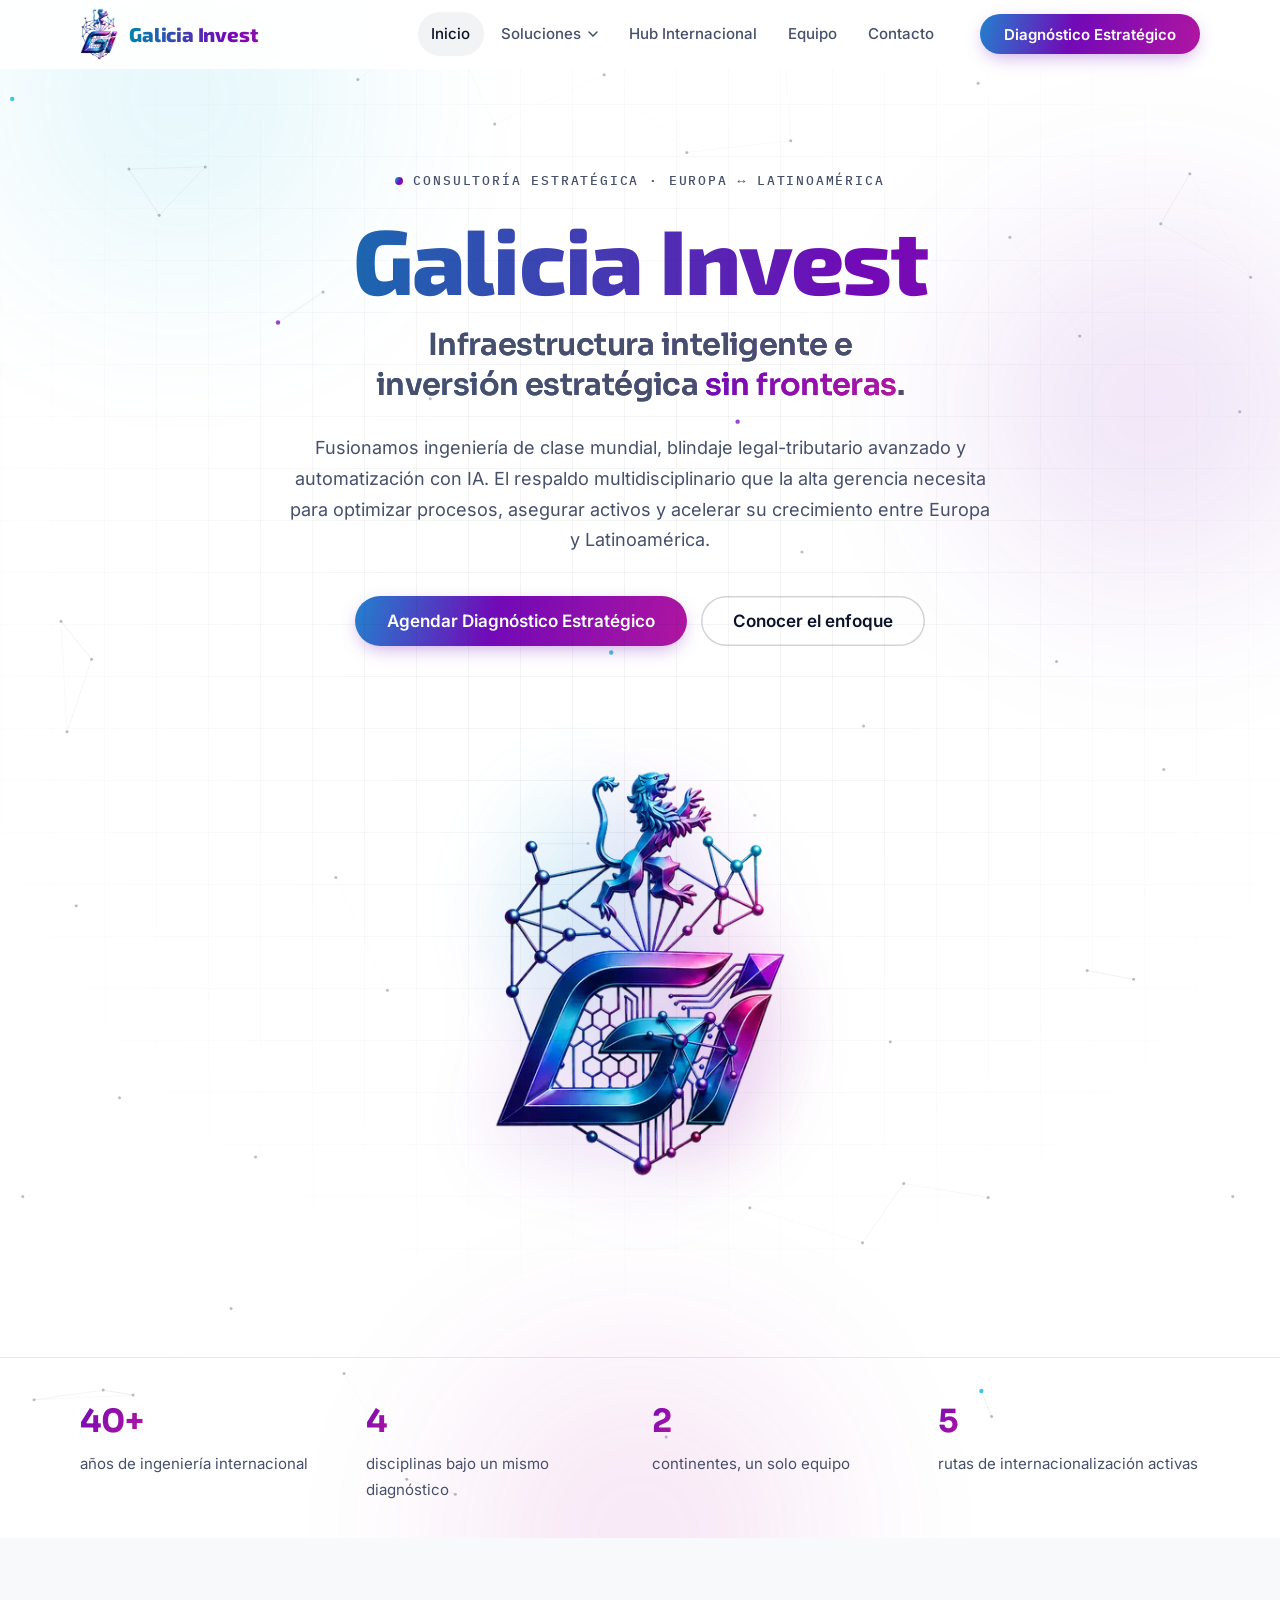
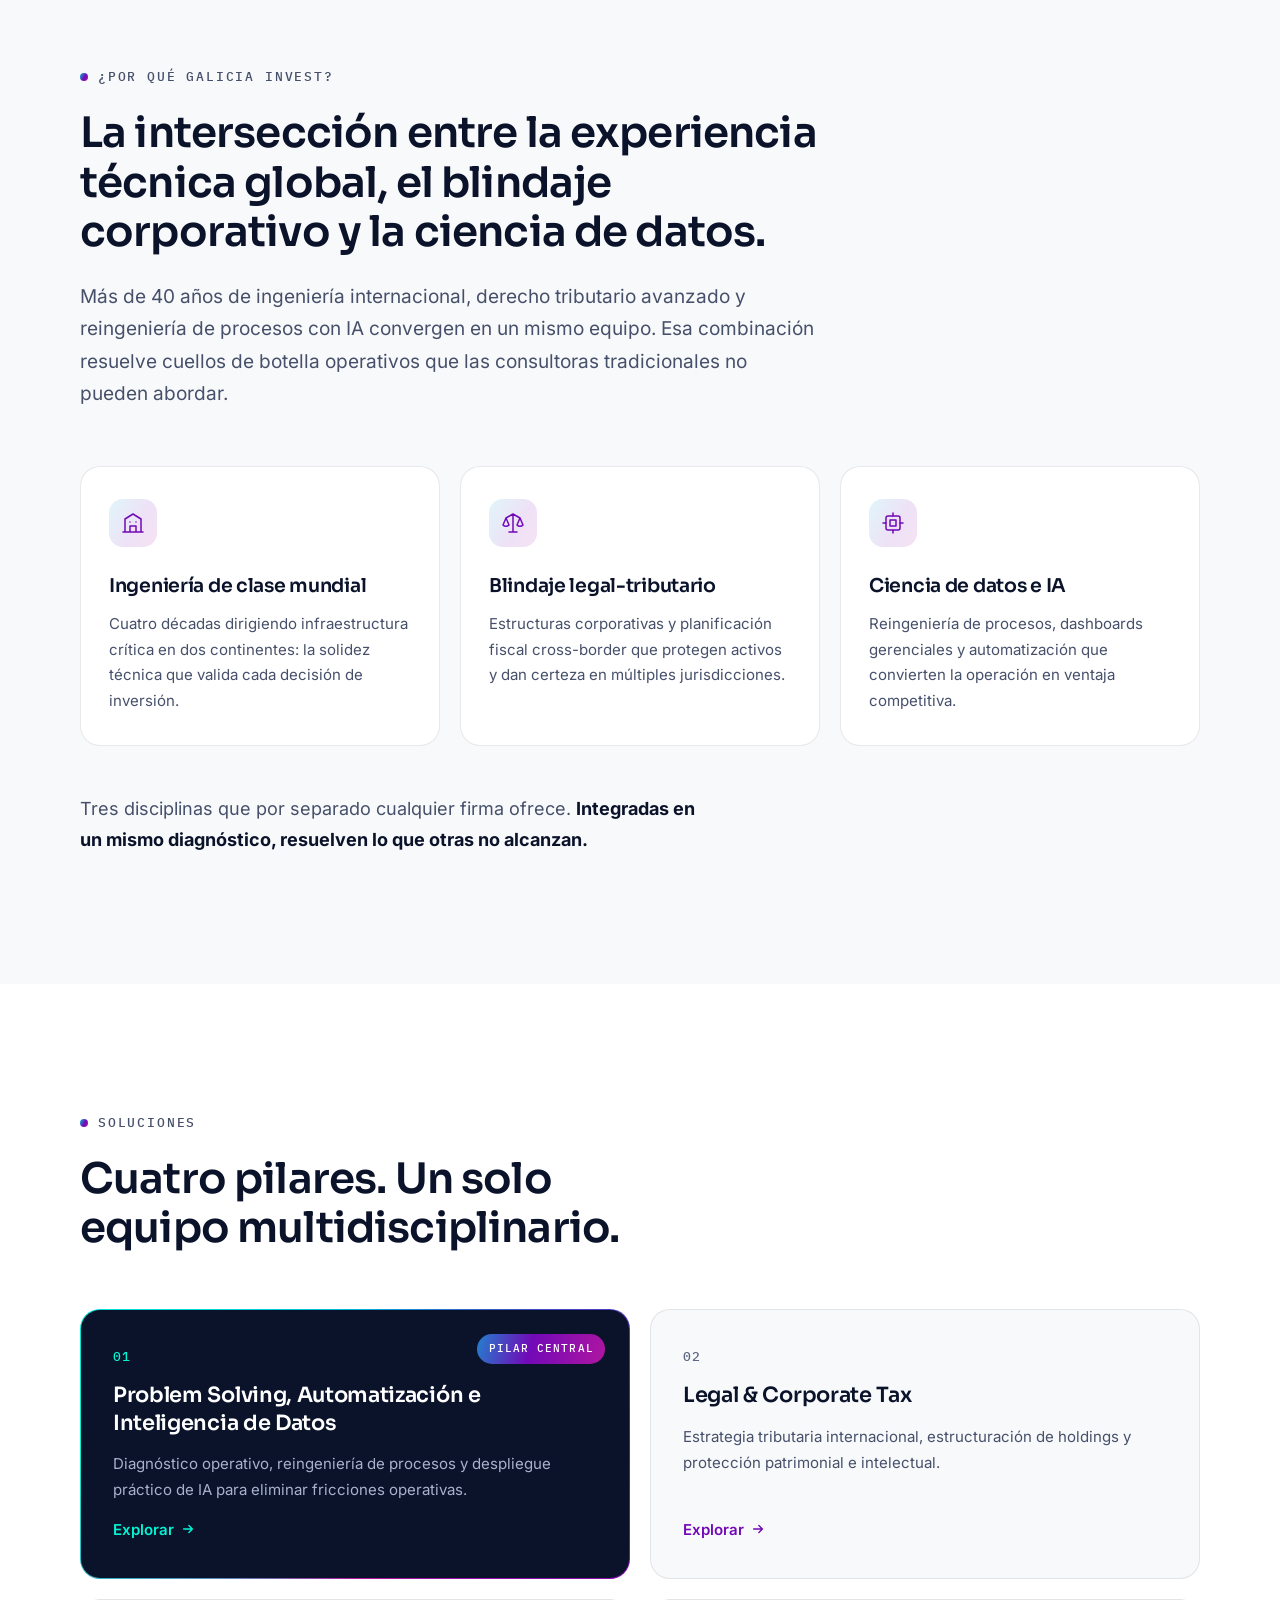
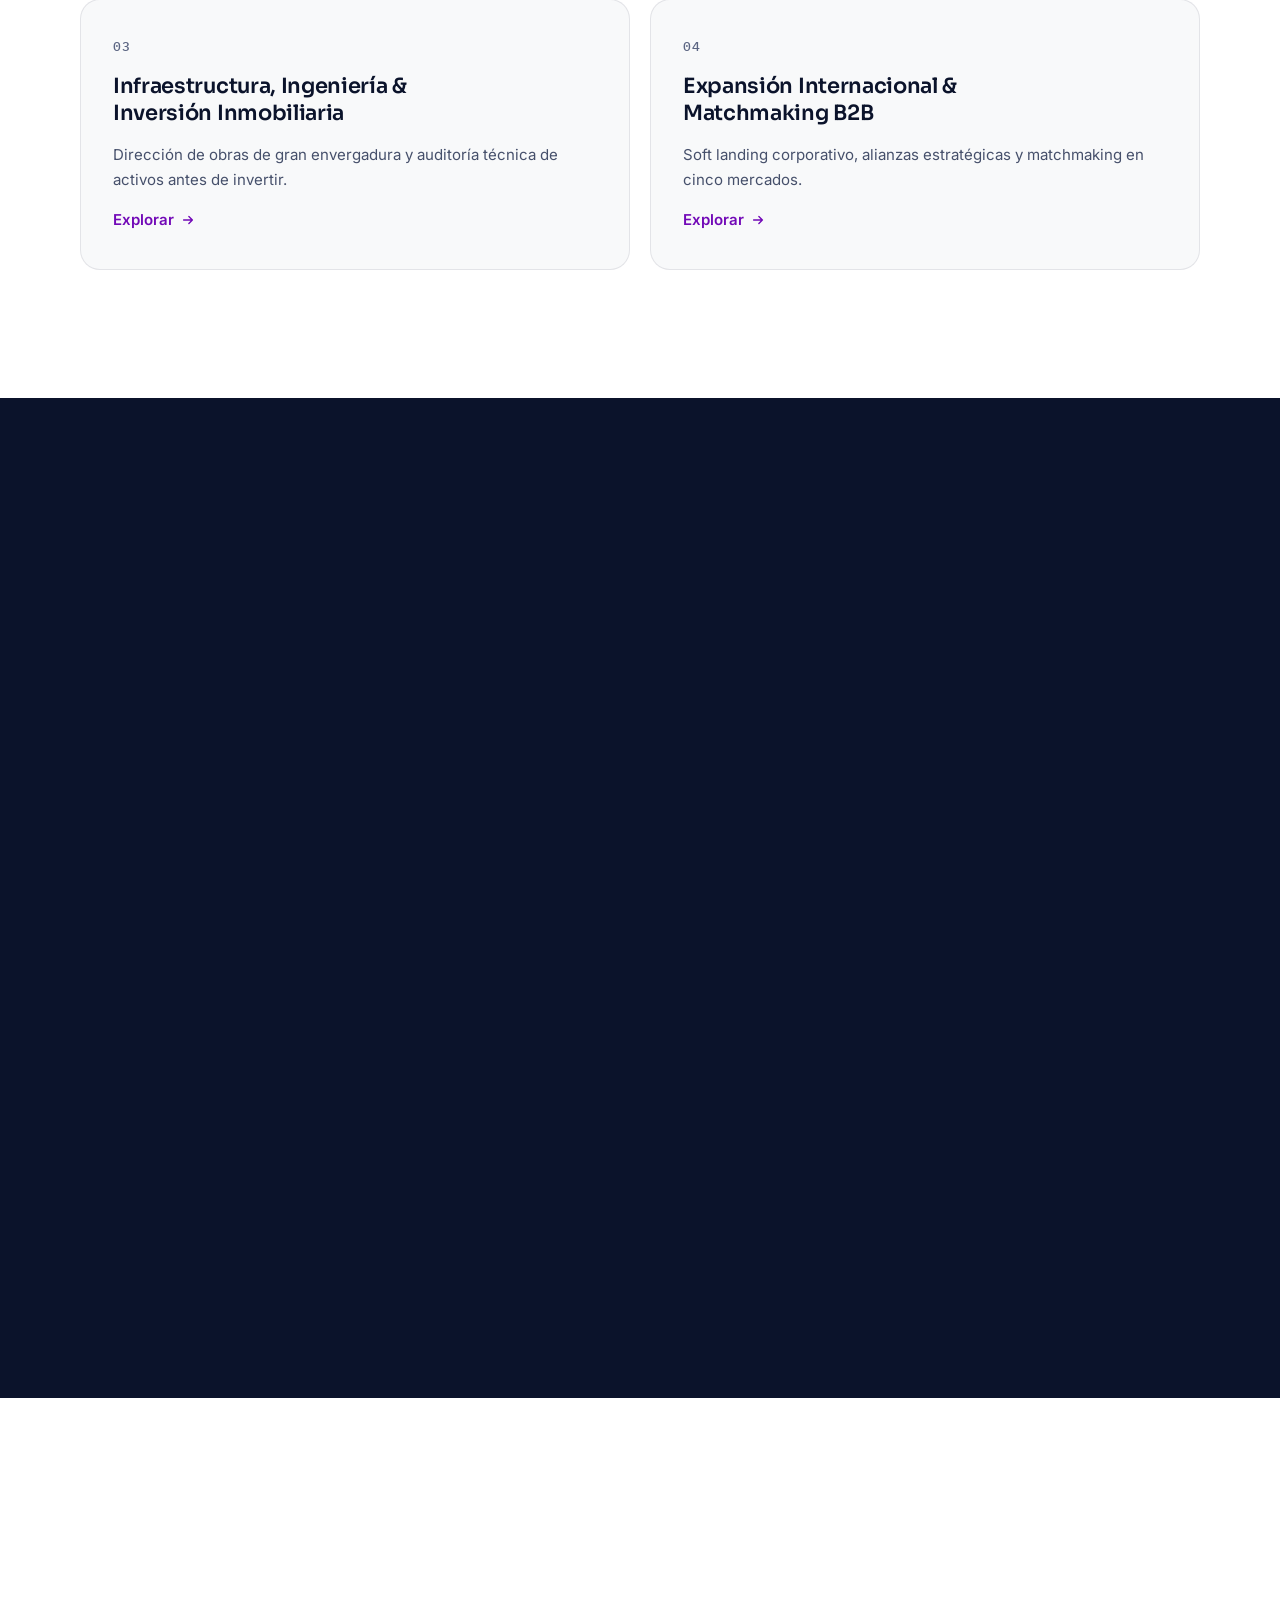
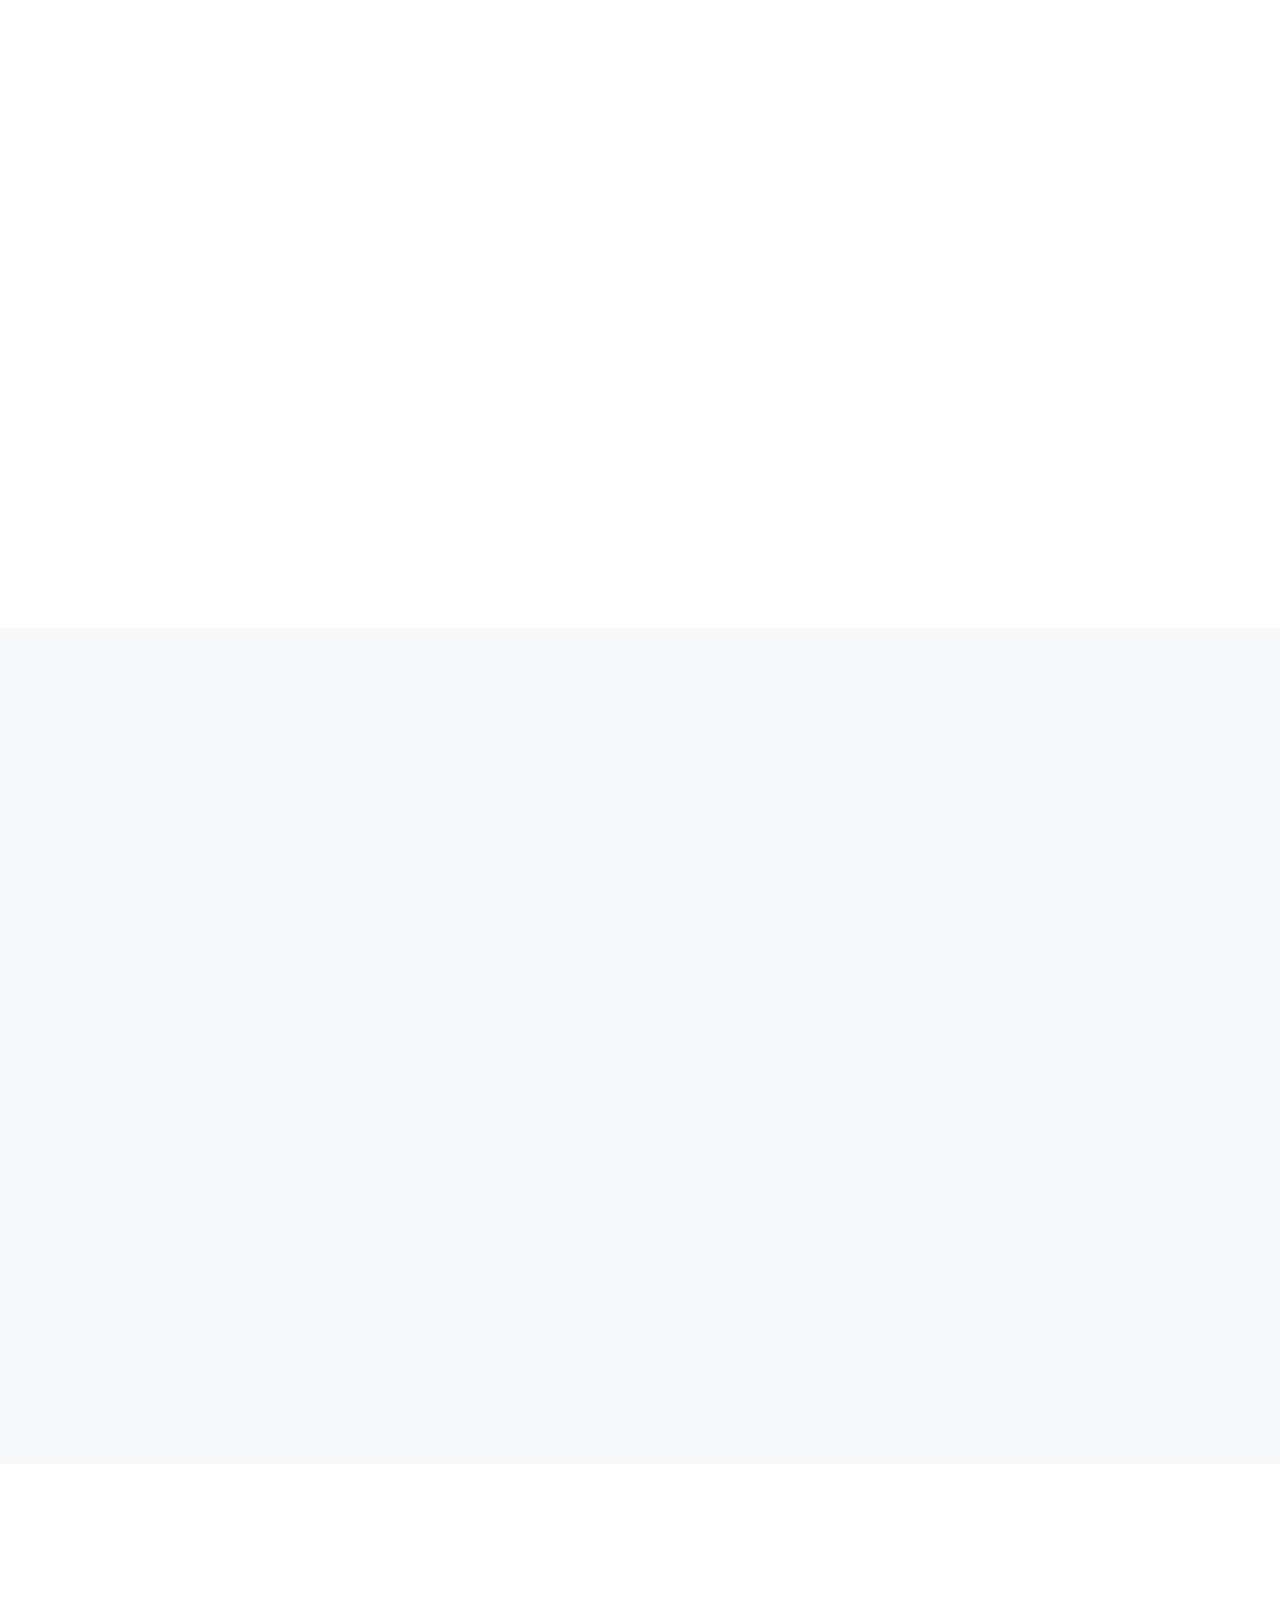
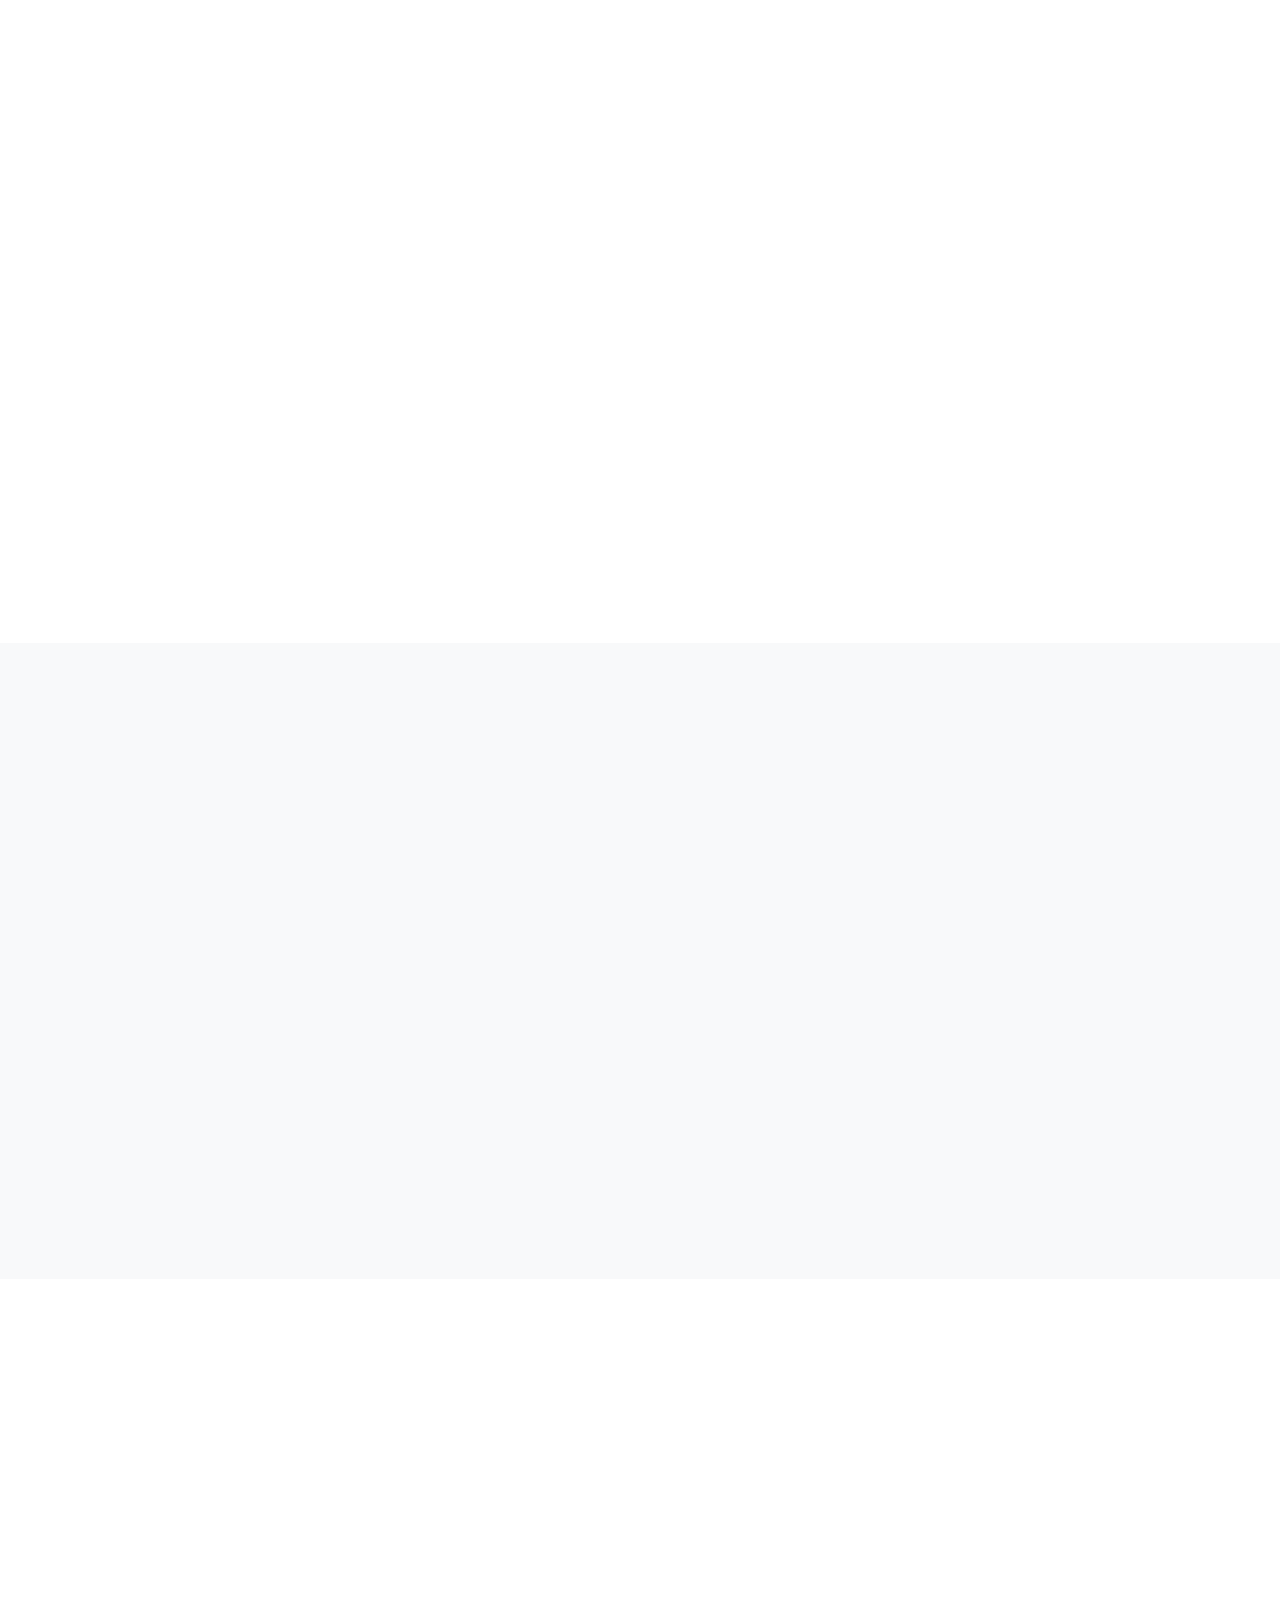
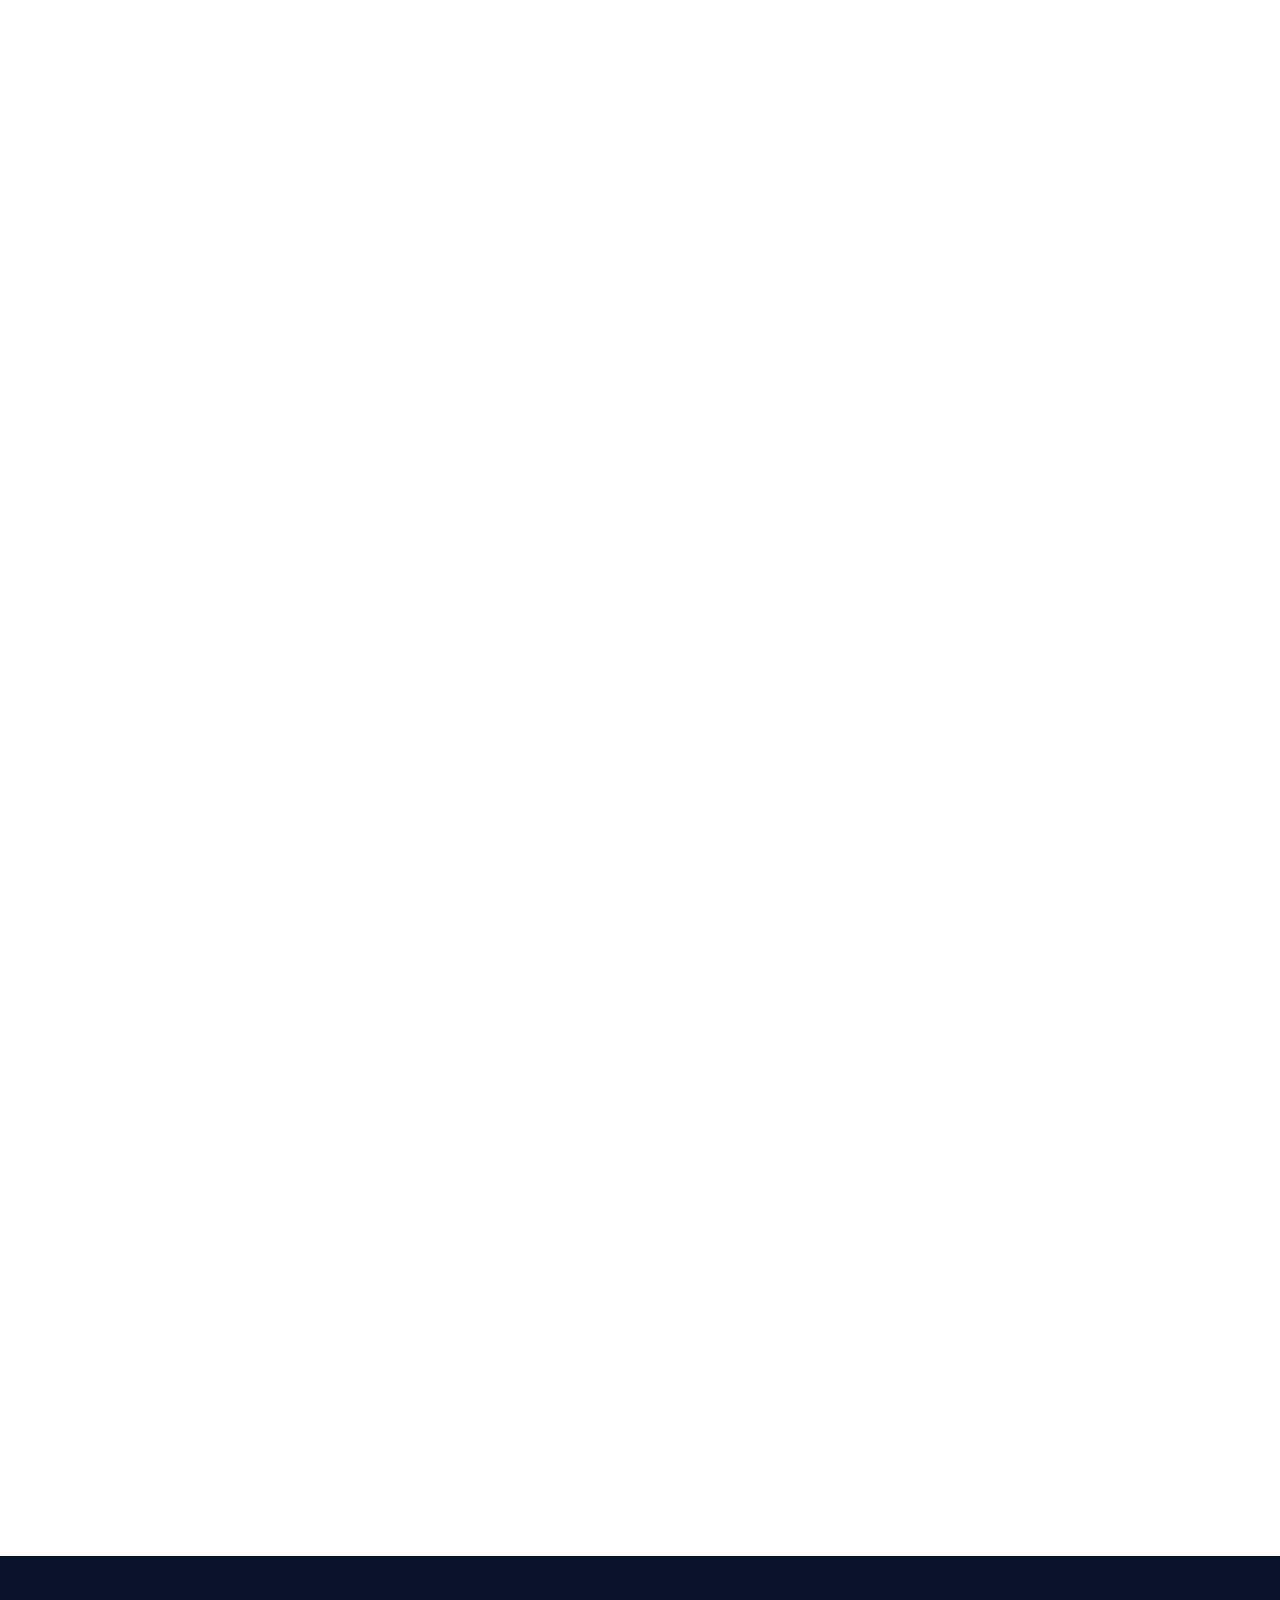
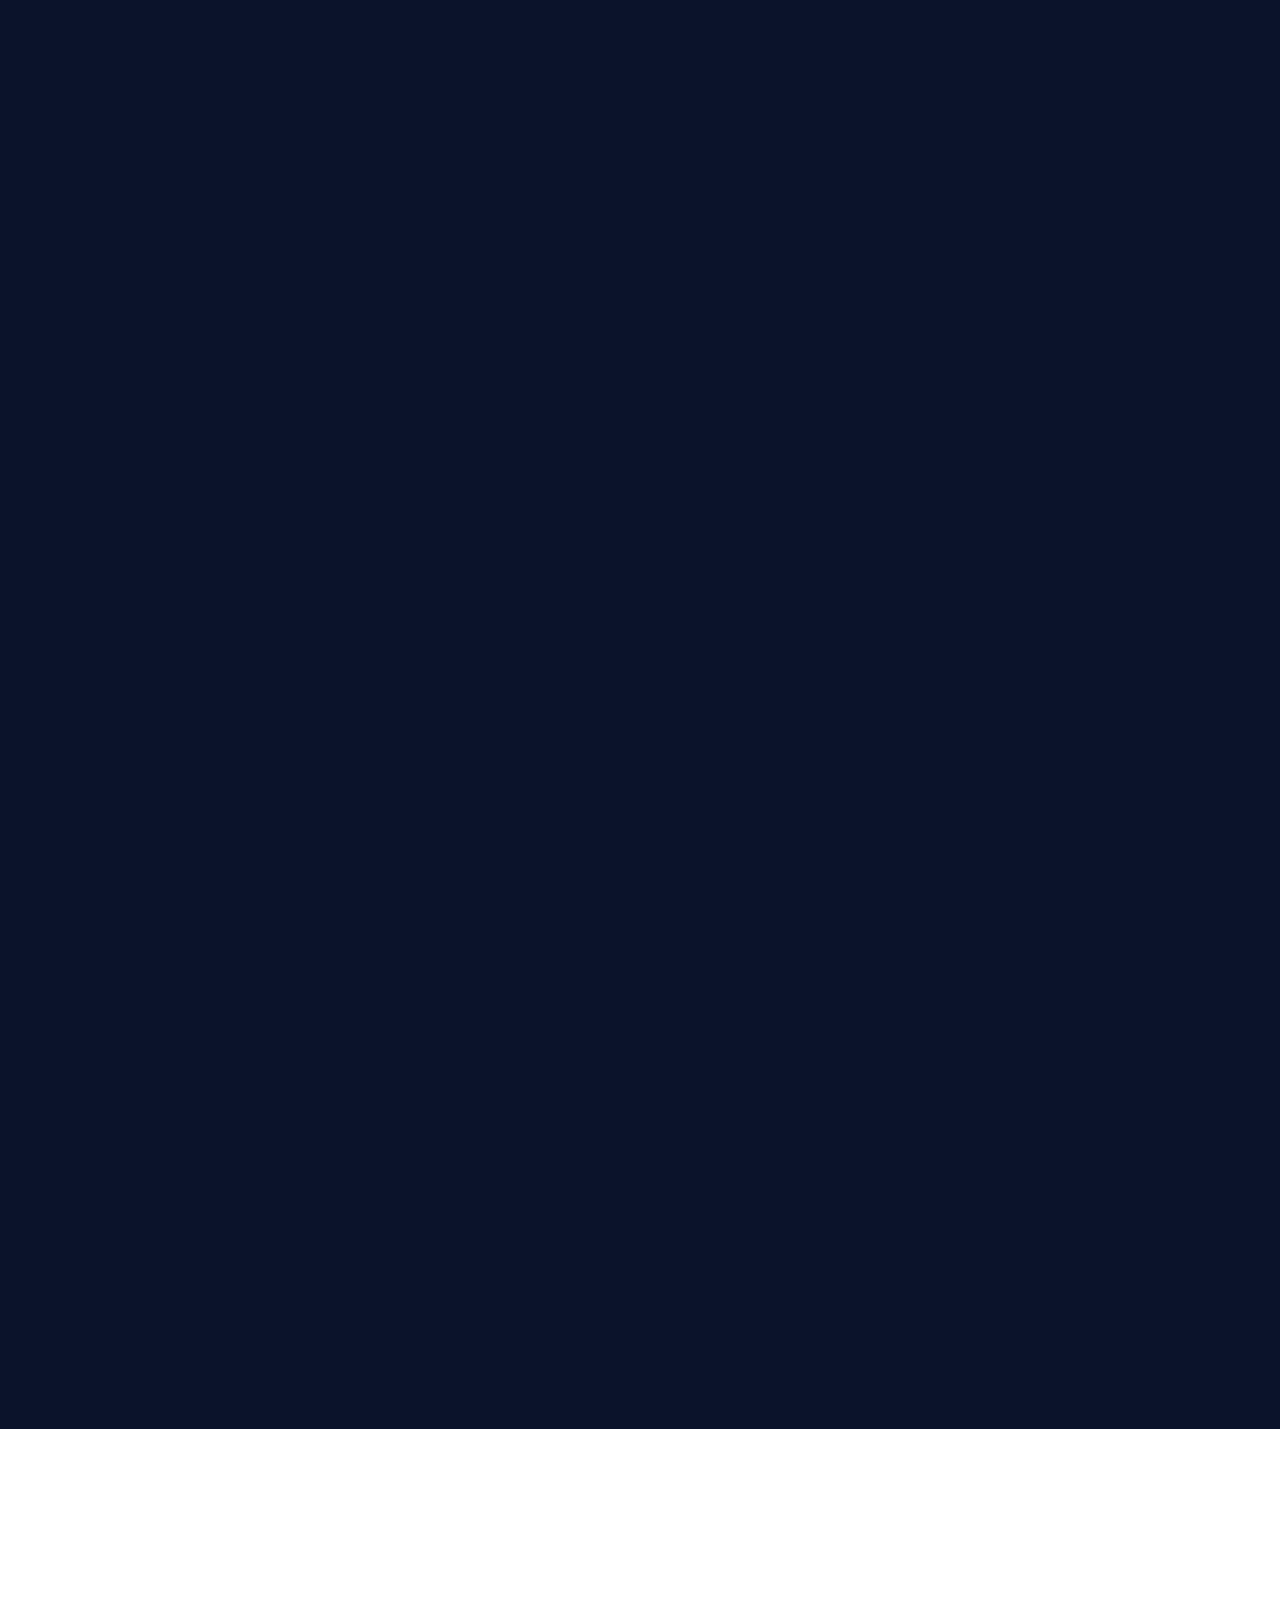
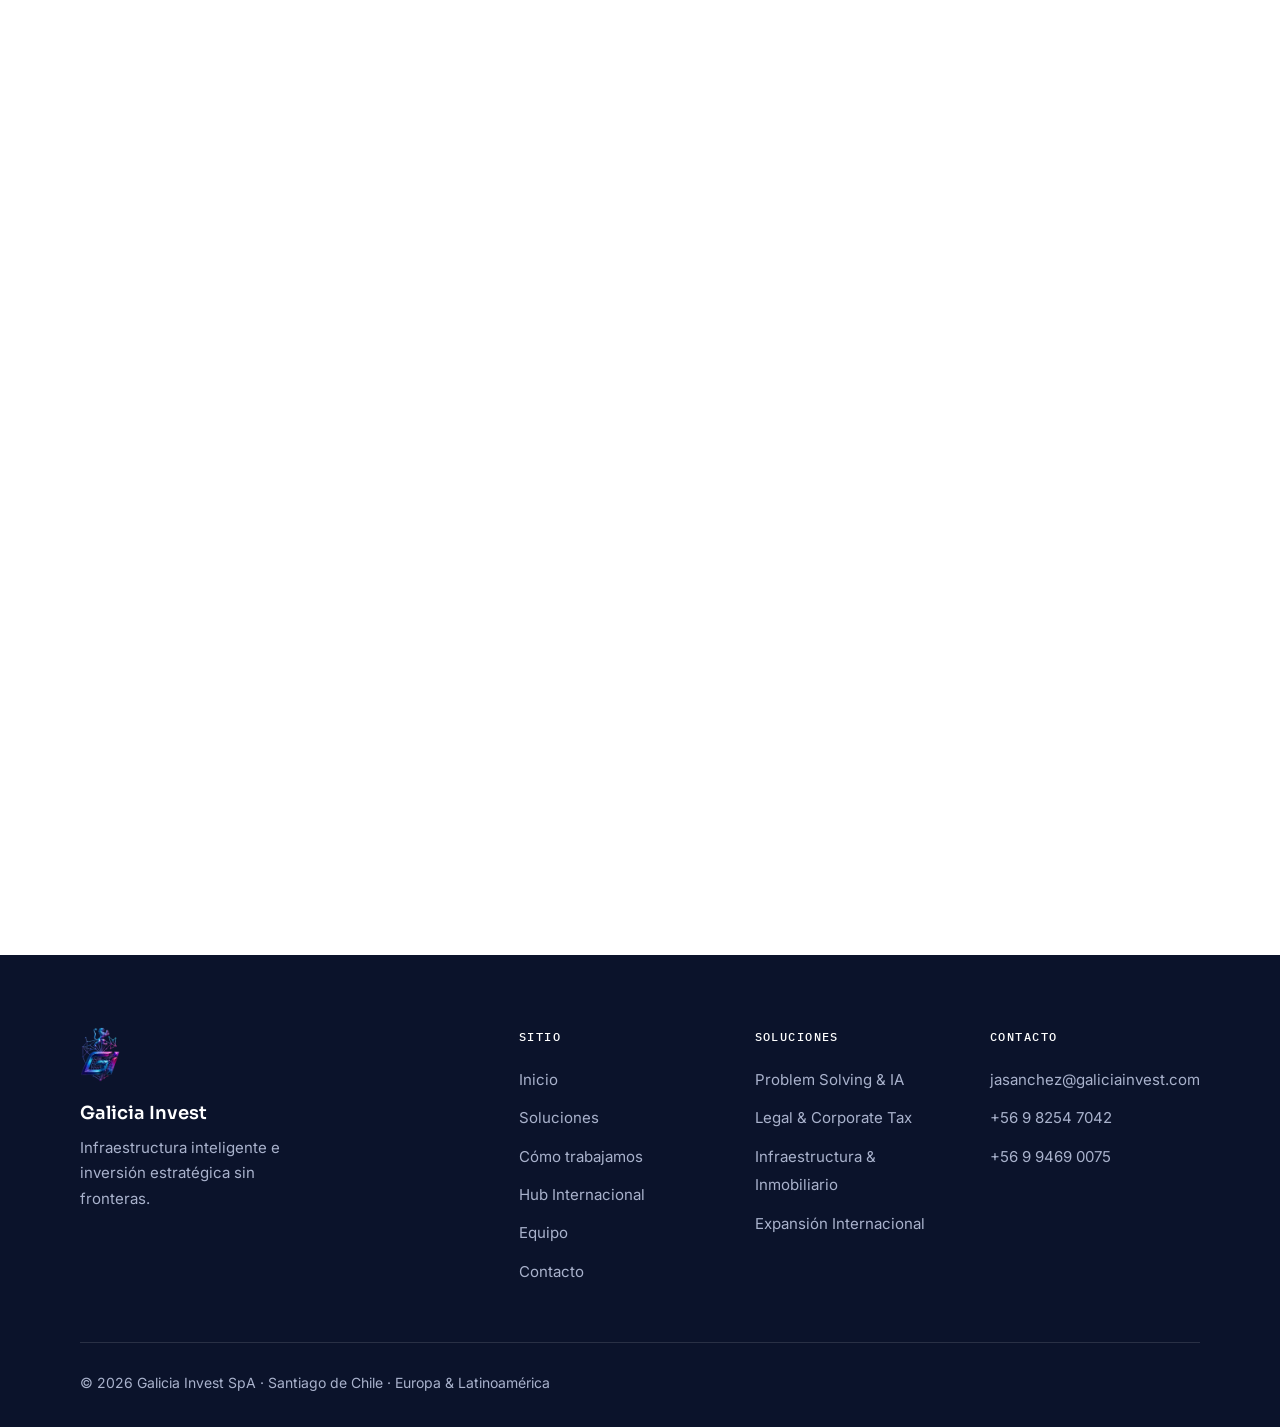
==== commit a4c06f2e: "Deploy v1.1.1: correcciones QA (hero, CSP, analytics diferido, favicon)" ====
--- a/index.html
+++ b/index.html
@@ -1,4 +1,4 @@
-<!DOCTYPE html><html lang="es"><head><meta charset="UTF-8"><meta name="viewport" content="width=device-width,initial-scale=1"><meta http-equiv="Content-Security-Policy" content="default-src 'self'; script-src 'self' 'unsafe-inline' https://www.googletagmanager.com https://www.clarity.ms https://*.clarity.ms; style-src 'self' 'unsafe-inline'; img-src 'self' data: https://www.googletagmanager.com https://*.google-analytics.com https://*.clarity.ms; font-src 'self'; connect-src 'self' https://*.google-analytics.com https://analytics.google.com https://www.googletagmanager.com https://*.clarity.ms https://docs.google.com; form-action 'self' https://docs.google.com; base-uri 'self'; object-src 'none'"><meta name="referrer" content="strict-origin-when-cross-origin"><meta name="robots" content="index, follow, max-image-preview:large, max-snippet:-1"><title>Galicia Invest — Infraestructura inteligente e inversión estratégica sin fronteras</title><meta name="description" content="Consultoría estratégica multidisciplinaria entre Europa y Latinoamérica: ingeniería de clase mundial, blindaje legal-tributario, automatización con IA y expansión internacional B2B."><link rel="canonical" href="https://www.galiciainvest.com/"><meta property="og:type" content="website"><meta property="og:locale" content="es_CL"><meta property="og:site_name" content="Galicia Invest"><meta property="og:title" content="Galicia Invest — Infraestructura inteligente e inversión estratégica sin fronteras"><meta property="og:description" content="Fusionamos ingeniería de clase mundial, blindaje legal-tributario avanzado y automatización con IA entre Europa y Latinoamérica."><meta property="og:url" content="https://www.galiciainvest.com/"><meta property="og:image" content="https://www.galiciainvest.com/assets/og-image.jpg"><meta property="og:image:width" content="1200"><meta property="og:image:height" content="630"><meta property="og:image:alt" content="Logo de Galicia Invest con el slogan: infraestructura inteligente e inversión estratégica sin fronteras"><meta name="twitter:card" content="summary_large_image"><meta name="twitter:title" content="Galicia Invest — Infraestructura inteligente e inversión estratégica sin fronteras"><meta name="twitter:description" content="Fusionamos ingeniería de clase mundial, blindaje legal-tributario avanzado y automatización con IA entre Europa y Latinoamérica."><meta name="twitter:image" content="https://www.galiciainvest.com/assets/og-image.jpg"><link rel="icon" type="image/png" sizes="32x32" href="assets/favicon-32.png"><link rel="apple-touch-icon" sizes="180x180" href="assets/favicon-180.png"><link rel="preload" href="fonts/exo2-700.woff2" as="font" type="font/woff2" crossorigin><link rel="preload" href="fonts/sora-600.woff2" as="font" type="font/woff2" crossorigin><link rel="preload" href="fonts/inter-400.woff2" as="font" type="font/woff2" crossorigin><link rel="preload" href="fonts/plexmono-500.woff2" as="font" type="font/woff2" crossorigin><link rel="stylesheet" href="css/styles.css"><script type="application/ld+json">{
+<!DOCTYPE html><html lang="es"><head><meta charset="UTF-8"><meta name="viewport" content="width=device-width,initial-scale=1"><meta http-equiv="Content-Security-Policy" content="default-src 'self'; script-src 'self' https://www.googletagmanager.com https://www.clarity.ms https://*.clarity.ms; style-src 'self' 'unsafe-inline'; img-src 'self' data: https://www.googletagmanager.com https://*.google-analytics.com https://*.clarity.ms; font-src 'self'; connect-src 'self' https://*.google-analytics.com https://analytics.google.com https://www.googletagmanager.com https://*.clarity.ms https://docs.google.com; form-action 'self' https://docs.google.com; base-uri 'self'; object-src 'none'"><meta name="referrer" content="strict-origin-when-cross-origin"><meta name="robots" content="index, follow, max-image-preview:large, max-snippet:-1"><title>Galicia Invest — Consultoría estratégica Europa–Latam</title><meta name="description" content="Consultoría estratégica entre Europa y Latinoamérica: ingeniería de clase mundial, blindaje legal-tributario, automatización con IA y expansión B2B."><link rel="canonical" href="https://www.galiciainvest.com/"><meta property="og:type" content="website"><meta property="og:locale" content="es_CL"><meta property="og:site_name" content="Galicia Invest"><meta property="og:title" content="Galicia Invest — Infraestructura inteligente e inversión estratégica sin fronteras"><meta property="og:description" content="Fusionamos ingeniería de clase mundial, blindaje legal-tributario avanzado y automatización con IA entre Europa y Latinoamérica."><meta property="og:url" content="https://www.galiciainvest.com/"><meta property="og:image" content="https://www.galiciainvest.com/assets/og-image.jpg"><meta property="og:image:width" content="1200"><meta property="og:image:height" content="630"><meta property="og:image:alt" content="Logo de Galicia Invest con el slogan: infraestructura inteligente e inversión estratégica sin fronteras"><meta name="twitter:card" content="summary_large_image"><meta name="twitter:title" content="Galicia Invest — Infraestructura inteligente e inversión estratégica sin fronteras"><meta name="twitter:description" content="Fusionamos ingeniería de clase mundial, blindaje legal-tributario avanzado y automatización con IA entre Europa y Latinoamérica."><meta name="twitter:image" content="https://www.galiciainvest.com/assets/og-image.jpg"><link rel="icon" type="image/png" sizes="32x32" href="assets/favicon-32.png"><link rel="apple-touch-icon" sizes="180x180" href="assets/favicon-180.png"><link rel="preload" href="fonts/exo2-700.woff2" as="font" type="font/woff2" crossorigin><link rel="preload" href="fonts/sora-600.woff2" as="font" type="font/woff2" crossorigin><link rel="preload" href="fonts/inter-400.woff2" as="font" type="font/woff2" crossorigin><link rel="preload" href="fonts/plexmono-500.woff2" as="font" type="font/woff2" crossorigin><link rel="stylesheet" href="css/styles.css"><script type="application/ld+json">{
   "@context": "https://schema.org",
   "@type": "ProfessionalService",
   "@id": "https://www.galiciainvest.com/#organization",
@@ -26,4 +26,4 @@
     { "@type": "Offer", "itemOffered": { "@type": "Service", "name": "Infraestructura, Ingeniería & Inversión Inmobiliaria", "serviceType": "Dirección de obras civiles, due diligence técnico y estructuración de proyectos de inversión" } },
     { "@type": "Offer", "itemOffered": { "@type": "Service", "name": "Expansión Internacional & Matchmaking B2B", "serviceType": "Soft landing corporativo, alianzas estratégicas y rutas de internacionalización" } }
   ]
-}</script><script async src="https://www.googletagmanager.com/gtag/js?id=G-GD4MD8B14N"></script><script>function gtag(){dataLayer.push(arguments)}window.dataLayer=window.dataLayer||[],gtag("js",new Date),gtag("config","G-GD4MD8B14N",{anonymize_ip:!0})</script><script type="text/javascript">!function(t,e,n,c,a,r,s){t[n]=t[n]||function(){(t[n].q=t[n].q||[]).push(arguments)},(r=e.createElement(c)).async=1,r.src="https://www.clarity.ms/tag/xjcdb77phk",(s=e.getElementsByTagName(c)[0]).parentNode.insertBefore(r,s)}(window,document,"clarity","script")</script></head><body><a class="skip-link" href="#inicio">Saltar al contenido</a><div class="scroll-progress" aria-hidden="true"><span id="scroll-progress-bar"></span></div><header class="site-header" id="header"><div class="header-inner"><a class="brand" href="#inicio" aria-label="Galicia Invest — inicio"><img src="assets/logo-gi-96.webp" alt="" width="34" height="47" fetchpriority="high"> <span class="brand-name">Galicia&nbsp;Invest</span></a><nav class="main-nav" id="main-nav" aria-label="Navegación principal"><ul><li><a href="#inicio" class="nav-link">Inicio</a></li><li class="has-dropdown"><button class="nav-link dropdown-toggle" aria-expanded="false" aria-controls="dropdown-soluciones">Soluciones <svg width="10" height="6" viewBox="0 0 10 6" fill="none" aria-hidden="true"><path d="M1 1l4 4 4-4" stroke="currentColor" stroke-width="1.5" stroke-linecap="round"/></svg></button><ul class="dropdown" id="dropdown-soluciones"><li><a href="#pilar-1"><strong>Problem Solving &amp; IA</strong><span>Automatización e inteligencia de datos</span></a></li><li><a href="#pilar-2"><strong>Legal &amp; Corporate Tax</strong><span>Blindaje e impuestos</span></a></li><li><a href="#pilar-3"><strong>Infraestructura &amp; Inmobiliario</strong><span>Ingeniería y due diligence</span></a></li><li><a href="#pilar-4"><strong>Expansión Internacional</strong><span>Soft landing y matchmaking B2B</span></a></li></ul></li><li><a href="#hub" class="nav-link">Hub Internacional</a></li><li><a href="#equipo" class="nav-link">Equipo</a></li><li><a href="#contacto" class="nav-link">Contacto</a></li><li class="nav-cta-item"><a href="#contacto" class="btn btn-gradient btn-lg btn-full">Diagnóstico Estratégico</a></li></ul></nav><a href="#contacto" class="btn btn-gradient btn-header">Diagnóstico Estratégico</a> <button class="menu-toggle" id="menu-toggle" aria-expanded="false" aria-controls="main-nav" aria-label="Abrir menú"><span></span><span></span></button></div></header><main><section class="hero" id="inicio"><div class="aurora" aria-hidden="true"><i></i><i></i><i></i></div><div class="hero-glow" id="hero-glow" aria-hidden="true"></div><canvas class="hero-canvas" id="constellation" aria-hidden="true"></canvas><div class="hero-inner"><p class="eyebrow hero-seq">Consultoría estratégica · Europa ↔ Latinoamérica</p><h1 class="hero-title hero-seq">Galicia Invest <span class="hero-slogan">Infraestructura inteligente e inversión estratégica <em>sin fronteras</em>.</span></h1><p class="hero-text hero-seq">Fusionamos ingeniería de clase mundial, blindaje legal-tributario avanzado y automatización con IA. El respaldo multidisciplinario que la alta gerencia necesita para optimizar procesos, asegurar activos y acelerar su crecimiento entre Europa y Latinoamérica.</p><div class="hero-actions hero-seq"><a href="#contacto" class="btn btn-gradient btn-lg">Agendar Diagnóstico Estratégico</a> <a href="#sinergia" class="btn btn-ghost btn-lg">Conocer el enfoque</a></div><div class="hero-logo hero-seq"><div class="logo-stage"><img src="assets/logo-gi-320.webp" srcset="assets/logo-gi-320.webp 320w, assets/logo-gi-640.webp 640w" sizes="(max-width: 640px) 200px, 300px" alt="Isotipo de Galicia Invest: monograma GI con león y red de nodos" width="300" height="414" loading="lazy" decoding="async"></div></div></div><div class="hero-stats"><dl><div><dt data-count="40" data-suffix="+">40+</dt><dd>años de ingeniería internacional</dd></div><div><dt data-count="4">4</dt><dd>disciplinas bajo un mismo diagnóstico</dd></div><div><dt data-count="2">2</dt><dd>continentes, un solo equipo</dd></div><div><dt data-count="5">5</dt><dd>rutas de internacionalización activas</dd></div></dl></div></section><section class="section section-gris" id="sinergia"><div class="container"><p class="eyebrow reveal">¿Por qué Galicia Invest?</p><h2 class="action-title reveal">La intersección entre la experiencia técnica global, el blindaje corporativo y la ciencia de datos.</h2><p class="section-lead reveal">Más de 40 años de ingeniería internacional, derecho tributario avanzado y reingeniería de procesos con IA convergen en un mismo equipo. Esa combinación resuelve cuellos de botella operativos que las consultoras tradicionales no pueden abordar.</p><div class="triad reveal-group"><article class="triad-card reveal"><div class="triad-node" aria-hidden="true"><svg viewBox="0 0 24 24" fill="none" stroke="currentColor" stroke-width="1.5" stroke-linecap="round" stroke-linejoin="round"><path d="M2 21h20M4 21V8l8-5 8 5v13M9 21v-6h6v6M9 11h.01M15 11h.01"/></svg></div><h3>Ingeniería de clase mundial</h3><p>Cuatro décadas dirigiendo infraestructura crítica en dos continentes: la solidez técnica que valida cada decisión de inversión.</p></article><article class="triad-card reveal"><div class="triad-node" aria-hidden="true"><svg viewBox="0 0 24 24" fill="none" stroke="currentColor" stroke-width="1.5" stroke-linecap="round" stroke-linejoin="round"><path d="M12 3v18M5 7l7-4 7 4M5 7v0l-3 7a4 4 0 0 0 6 0L5 7zM19 7v0l-3 7a4 4 0 0 0 6 0l-3-7zM8 21h8"/></svg></div><h3>Blindaje legal-tributario</h3><p>Estructuras corporativas y planificación fiscal cross-border que protegen activos y dan certeza en múltiples jurisdicciones.</p></article><article class="triad-card reveal"><div class="triad-node" aria-hidden="true"><svg viewBox="0 0 24 24" fill="none" stroke="currentColor" stroke-width="1.5" stroke-linecap="round" stroke-linejoin="round"><rect x="5" y="5" width="14" height="14" rx="2"/><path d="M9 9h6v6H9zM5 12H2M22 12h-3M12 5V2M12 22v-3"/></svg></div><h3>Ciencia de datos e IA</h3><p>Reingeniería de procesos, dashboards gerenciales y automatización que convierten la operación en ventaja competitiva.</p></article></div><p class="triad-closing reveal">Tres disciplinas que por separado cualquier firma ofrece. <strong>Integradas en un mismo diagnóstico, resuelven lo que otras no alcanzan.</strong></p></div></section><section class="section" id="pilares"><div class="container"><p class="eyebrow reveal">Soluciones</p><h2 class="action-title reveal">Cuatro pilares. Un solo equipo multidisciplinario.</h2><div class="pillar-grid reveal-group"><a href="#pilar-1" class="pillar-card pillar-card-dark reveal"><span class="pillar-tag">Pilar central</span> <span class="pillar-index">01</span><h3>Problem Solving, Automatización e Inteligencia de Datos</h3><p>Diagnóstico operativo, reingeniería de procesos y despliegue práctico de IA para eliminar fricciones operativas.</p><span class="pillar-link">Explorar<svg width="14" height="14" viewBox="0 0 16 16" fill="none" aria-hidden="true"><path d="M3 8h10M9 4l4 4-4 4" stroke="currentColor" stroke-width="1.6" stroke-linecap="round" stroke-linejoin="round"/></svg></span></a><a href="#pilar-2" class="pillar-card reveal"><span class="pillar-index">02</span><h3>Legal &amp; Corporate Tax</h3><p>Estrategia tributaria internacional, estructuración de holdings y protección patrimonial e intelectual.</p><span class="pillar-link">Explorar<svg width="14" height="14" viewBox="0 0 16 16" fill="none" aria-hidden="true"><path d="M3 8h10M9 4l4 4-4 4" stroke="currentColor" stroke-width="1.6" stroke-linecap="round" stroke-linejoin="round"/></svg></span></a><a href="#pilar-3" class="pillar-card reveal"><span class="pillar-index">03</span><h3>Infraestructura, Ingeniería &amp; Inversión Inmobiliaria</h3><p>Dirección de obras de gran envergadura y auditoría técnica de activos antes de invertir.</p><span class="pillar-link">Explorar<svg width="14" height="14" viewBox="0 0 16 16" fill="none" aria-hidden="true"><path d="M3 8h10M9 4l4 4-4 4" stroke="currentColor" stroke-width="1.6" stroke-linecap="round" stroke-linejoin="round"/></svg></span></a><a href="#pilar-4" class="pillar-card reveal"><span class="pillar-index">04</span><h3>Expansión Internacional &amp; Matchmaking B2B</h3><p>Soft landing corporativo, alianzas estratégicas y matchmaking en cinco mercados.</p><span class="pillar-link">Explorar<svg width="14" height="14" viewBox="0 0 16 16" fill="none" aria-hidden="true"><path d="M3 8h10M9 4l4 4-4 4" stroke="currentColor" stroke-width="1.6" stroke-linecap="round" stroke-linejoin="round"/></svg></span></a></div></div></section><section class="section soluciones-detalle section-dark" id="pilar-1"><div class="container solucion"><div class="solucion-head"><p class="eyebrow eyebrow-light reveal">Pilar 01</p><h2 class="reveal">Problem Solving, Automatización e Inteligencia de Datos</h2><p class="solucion-lead reveal">Convertimos operaciones lentas en sistemas medibles, automatizados y escalables. Es el punto de partida natural de todo diagnóstico.</p></div><ol class="subservicios reveal-group"><li class="reveal"><span class="sub-letter">A</span><div><h3>Diagnóstico Operativo y Reingeniería de Procesos</h3><p>Detección y eliminación de los cuellos de botella que frenan el crecimiento de la operación.</p></div></li><li class="reveal"><span class="sub-letter">B</span><div><h3>Arquitectura de Datos y Reportes Gerenciales</h3><p>Dashboards automatizados en tiempo real para decisiones directivas basadas en evidencia.</p></div></li><li class="reveal"><span class="sub-letter">C</span><div><h3>Desarrollo Web Avanzado y Ecosistemas Digitales</h3><p>Aplicaciones móviles a medida, prototipado rápido, SEO técnico, embudos B2B, Google Ads y optimización de dominios y cloud.</p></div></li><li class="reveal"><span class="sub-letter">D</span><div><h3>Integración Práctica de Inteligencia Artificial</h3><p>Automatización de tareas repetitivas y despliegue de APIs con impacto operativo inmediato.</p></div></li></ol><div class="solucion-nav reveal"><a class="nav-cta" href="#contacto">Agendar diagnóstico de este pilar<svg width="14" height="14" viewBox="0 0 16 16" fill="none" aria-hidden="true"><path d="M3 8h10M9 4l4 4-4 4" stroke="currentColor" stroke-width="1.6" stroke-linecap="round" stroke-linejoin="round"/></svg></a><a href="#pilar-2"><span><span class="nav-label">Siguiente pilar</span>Legal &amp; Corporate Tax</span><svg width="14" height="14" viewBox="0 0 16 16" fill="none" aria-hidden="true"><path d="M3 8h10M9 4l4 4-4 4" stroke="currentColor" stroke-width="1.6" stroke-linecap="round" stroke-linejoin="round"/></svg></a></div></div></section><section class="section soluciones-detalle" id="pilar-2"><div class="container solucion"><div class="solucion-head"><p class="eyebrow reveal">Pilar 02</p><h2 class="reveal">Legal &amp; Corporate Tax</h2><p class="solucion-lead reveal">Blindaje corporativo y eficiencia fiscal para operar con certeza en múltiples jurisdicciones.</p></div><ol class="subservicios reveal-group"><li class="reveal"><span class="sub-letter">A</span><div><h3>Estrategia Tributaria Nacional e Internacional</h3><p>Planificación fiscal cross-border y aplicación de Convenios para evitar la Doble Tributación (CDT).</p></div></li><li class="reveal"><span class="sub-letter">B</span><div><h3>Derecho Corporativo y Estructuración de Holdings</h3><p>Holdings, sociedades offshore y vehículos inbound orientados a la protección patrimonial.</p></div></li><li class="reveal"><span class="sub-letter">C</span><div><h3>Propiedad Intelectual, Marcas y Patentes</h3><p>Registro y defensa de marcas, software y tecnología en la era digital.</p></div></li></ol><div class="solucion-nav reveal"><a class="nav-cta" href="#contacto">Agendar diagnóstico de este pilar<svg width="14" height="14" viewBox="0 0 16 16" fill="none" aria-hidden="true"><path d="M3 8h10M9 4l4 4-4 4" stroke="currentColor" stroke-width="1.6" stroke-linecap="round" stroke-linejoin="round"/></svg></a><a href="#pilar-3"><span><span class="nav-label">Siguiente pilar</span>Infraestructura &amp; Inversión Inmobiliaria</span><svg width="14" height="14" viewBox="0 0 16 16" fill="none" aria-hidden="true"><path d="M3 8h10M9 4l4 4-4 4" stroke="currentColor" stroke-width="1.6" stroke-linecap="round" stroke-linejoin="round"/></svg></a></div></div></section><section class="section soluciones-detalle section-gris" id="pilar-3"><div class="container solucion"><div class="solucion-head"><p class="eyebrow reveal">Pilar 03</p><h2 class="reveal">Infraestructura, Ingeniería &amp; Inversión Inmobiliaria</h2><p class="solucion-lead reveal">Más de 40 años de respaldo técnico en infraestructura crítica, al servicio de cada decisión de inversión.</p></div><ol class="subservicios reveal-group"><li class="reveal"><span class="sub-letter">A</span><div><h3>Consultoría y Dirección de Obras Civiles de Gran Envergadura</h3><p>Respaldo técnico en proyectos residenciales, portuarios, viales e hídricos.</p></div></li><li class="reveal"><span class="sub-letter">B</span><div><h3>Due Diligence Técnico e Inmobiliario</h3><p>Auditoría técnica de activos, terrenos y viabilidad estructural antes de invertir.</p></div></li><li class="reveal"><span class="sub-letter">C</span><div><h3>Estructuración de Proyectos de Inversión</h3><p>Licitaciones internacionales y negociación con proveedores globales.</p></div></li></ol><div class="solucion-nav reveal"><a class="nav-cta" href="#contacto">Agendar diagnóstico de este pilar<svg width="14" height="14" viewBox="0 0 16 16" fill="none" aria-hidden="true"><path d="M3 8h10M9 4l4 4-4 4" stroke="currentColor" stroke-width="1.6" stroke-linecap="round" stroke-linejoin="round"/></svg></a><a href="#pilar-4"><span><span class="nav-label">Siguiente pilar</span>Expansión Internacional &amp; Matchmaking B2B</span><svg width="14" height="14" viewBox="0 0 16 16" fill="none" aria-hidden="true"><path d="M3 8h10M9 4l4 4-4 4" stroke="currentColor" stroke-width="1.6" stroke-linecap="round" stroke-linejoin="round"/></svg></a></div></div></section><section class="section soluciones-detalle" id="pilar-4"><div class="container solucion"><div class="solucion-head"><p class="eyebrow reveal">Pilar 04</p><h2 class="reveal">Expansión Internacional &amp; Matchmaking B2B</h2><p class="solucion-lead reveal">Ingreso seguro a nuevos mercados, con redes locales que ya funcionan.</p></div><ol class="subservicios reveal-group"><li class="reveal"><span class="sub-letter">A</span><div><h3>Estrategia de Soft Landing Corporativo</h3><p>Ingreso seguro y ordenado a nuevos mercados regulados.</p></div></li><li class="reveal"><span class="sub-letter">B</span><div><h3>Conexiones Comerciales y Alianzas Estratégicas</h3><p>Matchmaking B2B corporativo con contrapartes validadas.</p></div></li><li class="reveal"><span class="sub-letter">C</span><div><h3>Rutas de Internacionalización</h3><p>Especialización en Europa, Argentina, Perú, Colombia y Venezuela.</p></div></li></ol><div class="solucion-nav reveal"><a class="nav-cta" href="#contacto">Agendar diagnóstico de este pilar<svg width="14" height="14" viewBox="0 0 16 16" fill="none" aria-hidden="true"><path d="M3 8h10M9 4l4 4-4 4" stroke="currentColor" stroke-width="1.6" stroke-linecap="round" stroke-linejoin="round"/></svg></a><a href="#metodologia"><span><span class="nav-label">Siguiente</span>Cómo trabajamos</span><svg width="14" height="14" viewBox="0 0 16 16" fill="none" aria-hidden="true"><path d="M3 8h10M9 4l4 4-4 4" stroke="currentColor" stroke-width="1.6" stroke-linecap="round" stroke-linejoin="round"/></svg></a></div></div></section><section class="section section-gris" id="metodologia"><div class="container"><p class="eyebrow reveal">Cómo trabajamos</p><h2 class="action-title reveal">Del diagnóstico a la optimización perpetua, en cuatro pasos.</h2><div class="metodo-grid reveal-group"><article class="metodo-step reveal"><span class="metodo-num">Paso 01</span><h3>Diagnóstico Estratégico</h3><p>Auditoría técnica, legal y de datos para localizar el cuello de botella real, no el aparente.</p></article><article class="metodo-step reveal"><span class="metodo-num">Paso 02</span><h3>Hoja de Ruta</h3><p>Plan de acción priorizado por impacto, con plazos, responsables e indicadores medibles.</p></article><article class="metodo-step reveal"><span class="metodo-num">Paso 03</span><h3>Implementación</h3><p>Código, estructuras legales y dirección técnica ejecutados por el mismo equipo que diagnosticó.</p></article><article class="metodo-step reveal"><span class="metodo-num">Paso 04</span><h3>Optimización Continua</h3><p>Dashboards gerenciales en tiempo real y mejora perpetua de procesos con IA.</p></article></div></div></section><section class="section" id="equipo"><div class="container"><p class="eyebrow reveal">Nuestro ADN</p><h2 class="action-title reveal">No teorizamos sobre el papel: diseñamos e implementamos.</h2><div class="adn-grid reveal-group"><article class="adn-card reveal"><h3>Misión</h3><p>Desbloquear el potencial de crecimiento de las empresas a través de la inteligencia operativa y la reingeniería basada en datos, estructurando inversiones estratégicas y soluciones legales cross-border que permitan expandirse sin fronteras.</p></article><article class="adn-card reveal"><h3>Visión</h3><p>Liderar la nueva era de la consultoría corporativa multidisciplinaria, donde la fusión de ingeniería de clase mundial y automatización avanzada con IA establezca el nuevo estándar de escalabilidad empresarial global.</p></article></div><div class="valores-grid reveal-group"><article class="valor reveal"><span class="valor-dot" aria-hidden="true"></span><h3>Resolución Disruptiva</h3><p>No teorizamos sobre el papel: diseñamos e implementamos código, algoritmos y estructuras eficaces para eliminar cuellos de botella reales.</p></article><article class="valor reveal"><span class="valor-dot" aria-hidden="true"></span><h3>Visión Sin Fronteras</h3><p>Rompemos barreras geográficas, técnicas y regulatorias para conectar capital, tecnología y territorio.</p></article><article class="valor reveal"><span class="valor-dot" aria-hidden="true"></span><h3>Evolución Continua</h3><p>Adoptamos la vanguardia tecnológica y de IA para optimizar de manera perpetua nuestros procesos y los resultados de nuestros clientes.</p></article></div><h2 class="action-title team-title reveal">Un equipo senior, cuatro disciplinas.</h2><div class="team-grid reveal-group"><article class="team-card reveal"><div class="team-avatar" aria-hidden="true"><svg viewBox="0 0 24 24" fill="none" stroke="currentColor" stroke-width="1.5" stroke-linecap="round" stroke-linejoin="round"><path d="M12 3v18M5 7l7-4 7 4M5 7l-3 7a4 4 0 0 0 6 0L5 7zM19 7l-3 7a4 4 0 0 0 6 0l-3-7zM8 21h8"/></svg></div><p class="team-role">Consultoría Legal &amp; Tributaria</p><h3>Estrategia fiscal internacional</h3><p>Precisión legal y mitigación de riesgos fiscales internacionales. Estructuras que protegen los activos corporativos en escenarios cross-border.</p><ul class="team-tags"><li>Tributación internacional</li><li>Holdings</li><li>Doble tributación</li></ul></article><article class="team-card reveal"><div class="team-avatar" aria-hidden="true"><svg viewBox="0 0 24 24" fill="none" stroke="currentColor" stroke-width="1.5" stroke-linecap="round" stroke-linejoin="round"><path d="M12 15a7 7 0 1 0 0-14 7 7 0 0 0 0 14zM8.2 13.9 7 23l5-3 5 3-1.2-9.1"/></svg></div><p class="team-role">Consultoría Legal Corporativa</p><h3>Derecho corporativo y PI</h3><p>Protección de activos corporativos y derechos de propiedad intelectual adaptados a la era digital: marcas, patentes y tecnología.</p><ul class="team-tags"><li>Derecho corporativo</li><li>Propiedad intelectual</li><li>Marcas y patentes</li></ul></article><article class="team-card reveal"><div class="team-avatar" aria-hidden="true"><svg viewBox="0 0 24 24" fill="none" stroke="currentColor" stroke-width="1.5" stroke-linecap="round" stroke-linejoin="round"><path d="M2 21h20M4 21V8l8-5 8 5v13M9 21v-6h6v6"/></svg></div><p class="team-role">Ingeniería Civil en Obras · Senior Partner</p><h3>Infraestructura crítica global</h3><p>Más de 40 años de trayectoria internacional liderando infraestructura crítica: del desarrollo residencial a represas y puertos. Gestión de riesgos macro con solidez técnica incuestionable.</p><ul class="team-tags"><li>Obras civiles</li><li>Due diligence</li><li>Gestión de riesgos</li></ul></article><article class="team-card reveal"><div class="team-avatar" aria-hidden="true"><svg viewBox="0 0 24 24" fill="none" stroke="currentColor" stroke-width="1.5" stroke-linecap="round" stroke-linejoin="round"><rect x="3" y="4" width="18" height="14" rx="2"/><path d="M8 10l-2 2 2 2M16 10l2 2-2 2M13 9l-2 6"/></svg></div><p class="team-role">Ingeniería Comercial · Máster en Automatización</p><h3>Economía, código e IA</h3><p>Perfil híbrido: economía y administración combinadas con desarrollo de aplicaciones, bases de datos y soluciones de IA. Comunicación ejecutiva multilingüe para negociaciones globales.</p><ul class="team-tags"><li>Automatización</li><li>IA aplicada</li><li>Negociación global</li></ul></article></div></div></section><section class="section section-dark" id="hub"><div class="aurora aurora-dark" aria-hidden="true"><i></i><i></i><i></i></div><div class="container"><p class="eyebrow eyebrow-light reveal">Hub Internacional</p><h2 class="action-title reveal">Operamos localmente, con visión global.</h2><p class="section-lead section-lead-light reveal">Dominio de las normativas locales, los ecosistemas comerciales y las redes de contacto B2B, unificado en un solo hub. Un equipo que conoce el terreno a ambos lados del Atlántico.</p><figure class="hub-map reveal" aria-label="Mapa de conexiones entre Santiago de Chile, Europa, Argentina, Perú, Colombia y Venezuela"><svg viewBox="0 0 900 560" role="img" aria-hidden="true" id="hub-svg"><defs><linearGradient id="arcGrad" x1="0%" y1="100%" x2="100%" y2="0%"><stop offset="0%" stop-color="#00B4D8"/><stop offset="100%" stop-color="#B5179E"/></linearGradient><radialGradient id="nodeGlow" cx="50%" cy="50%" r="50%"><stop offset="0%" stop-color="#00F5D4" stop-opacity=".5"/><stop offset="100%" stop-color="#00F5D4" stop-opacity="0"/></radialGradient></defs><g class="hub-grid" aria-hidden="true"></g><g class="hub-arcs"><path class="hub-arc" data-region="europa" d="M175 470 C 380 120, 560 60, 700 105"/><path class="hub-arc" data-region="argentina" d="M175 470 C 215 505, 250 508, 288 490"/><path class="hub-arc" data-region="peru" d="M175 470 C 120 430, 105 400, 118 362"/><path class="hub-arc" data-region="colombia" d="M175 470 C 90 380, 90 320, 142 280"/><path class="hub-arc" data-region="venezuela" d="M175 470 C 250 360, 250 300, 205 253"/></g><g class="hub-particles" aria-hidden="true"><circle class="hub-dot" r="2.5"><animateMotion dur="5s" repeatCount="indefinite" path="M175 470 C 380 120, 560 60, 700 105"/></circle><circle class="hub-dot" r="2.5"><animateMotion dur="3.2s" begin="0.6s" repeatCount="indefinite" path="M175 470 C 215 505, 250 508, 288 490"/></circle><circle class="hub-dot" r="2.5"><animateMotion dur="3.6s" begin="1.2s" repeatCount="indefinite" path="M175 470 C 120 430, 105 400, 118 362"/></circle><circle class="hub-dot" r="2.5"><animateMotion dur="4.2s" begin="1.8s" repeatCount="indefinite" path="M175 470 C 90 380, 90 320, 142 280"/></circle><circle class="hub-dot" r="2.5"><animateMotion dur="4.6s" begin="2.4s" repeatCount="indefinite" path="M175 470 C 250 360, 250 300, 205 253"/></circle></g><g class="hub-nodes"><g class="hub-node hub-node-base" data-region="chile" transform="translate(175,470)"><circle class="node-halo" r="22" fill="url(#nodeGlow)"/><circle class="node-core" r="6"/><text x="-18" y="6" text-anchor="end">Santiago · Base</text></g><g class="hub-node" data-region="europa" transform="translate(700,105)"><circle class="node-halo" r="20" fill="url(#nodeGlow)"/><circle class="node-core" r="5"/><text x="14" y="-10">Europa</text></g><g class="hub-node" data-region="argentina" transform="translate(288,490)"><circle class="node-halo" r="20" fill="url(#nodeGlow)"/><circle class="node-core" r="5"/><text x="16" y="6">Argentina</text></g><g class="hub-node" data-region="peru" transform="translate(118,362)"><circle class="node-halo" r="20" fill="url(#nodeGlow)"/><circle class="node-core" r="5"/><text x="-16" y="-12" text-anchor="end">Perú</text></g><g class="hub-node" data-region="colombia" transform="translate(142,280)"><circle class="node-halo" r="20" fill="url(#nodeGlow)"/><circle class="node-core" r="5"/><text x="-16" y="4" text-anchor="end">Colombia</text></g><g class="hub-node" data-region="venezuela" transform="translate(205,253)"><circle class="node-halo" r="20" fill="url(#nodeGlow)"/><circle class="node-core" r="5"/><text x="16" y="-6">Venezuela</text></g></g></svg></figure><div class="hub-regions reveal-group"><button class="hub-chip reveal" data-region="europa" aria-pressed="false"><strong>Europa</strong><span>Acceso al mercado común: normativa, tratados y alianzas comerciales.</span></button> <button class="hub-chip reveal" data-region="argentina" aria-pressed="false"><strong>Argentina</strong><span>Conexiones comerciales y estructuración en el Cono Sur.</span></button> <button class="hub-chip reveal" data-region="peru" aria-pressed="false"><strong>Perú</strong><span>Inversión y ejecución técnica en un mercado en expansión.</span></button> <button class="hub-chip reveal" data-region="colombia" aria-pressed="false"><strong>Colombia</strong><span>Hub de crecimiento andino: soft landing y alianzas B2B.</span></button> <button class="hub-chip reveal" data-region="venezuela" aria-pressed="false"><strong>Venezuela</strong><span>Conocimiento local para entornos regulatorios complejos.</span></button></div></div></section><section class="section" id="contacto"><div class="container contacto-grid"><div class="contacto-copy"><p class="eyebrow reveal">Contacto</p><h2 class="action-title reveal">Hablemos de tu próximo desafío.</h2><p class="section-lead reveal">Nos encargamos del diagnóstico técnico y legal. <strong>Tu equipo se encarga del crecimiento.</strong></p><ul class="contact-data reveal"><li><span class="contact-label">Email</span><a href="mailto:jasanchez@galiciainvest.com">jasanchez@galiciainvest.com</a></li><li><span class="contact-label">Teléfono</span><a href="tel:+56982547042">+56 9 8254 7042</a></li><li><span class="contact-label">Web</span><a href="https://www.galiciainvest.com">www.galiciainvest.com</a></li><li><span class="contact-label">Base</span><span>Santiago de Chile · Operación en Europa y Latinoamérica</span></li></ul></div><form class="contact-form reveal" id="contact-form" novalidate><div class="hp-field" aria-hidden="true"><label for="f-web">No completar este campo</label> <input type="text" id="f-web" name="website" tabindex="-1" autocomplete="off"></div><div class="field"><label for="f-nombre">Nombre</label> <input type="text" id="f-nombre" name="nombre" autocomplete="name" required aria-describedby="err-f-nombre"><p class="field-error" id="err-f-nombre" hidden>Ingresa tu nombre.</p></div><div class="field-row"><div class="field"><label for="f-empresa">Empresa</label> <input type="text" id="f-empresa" name="empresa" autocomplete="organization" required aria-describedby="err-f-empresa"><p class="field-error" id="err-f-empresa" hidden>Ingresa el nombre de tu empresa.</p></div><div class="field"><label for="f-email">Email corporativo</label> <input type="email" id="f-email" name="email" autocomplete="email" required aria-describedby="err-f-email"><p class="field-error" id="err-f-email" hidden>Ingresa un email válido (nombre@empresa.com).</p></div></div><fieldset class="field" aria-describedby="err-desafio"><legend>¿Cuál es el principal desafío de tu empresa hoy?</legend><div class="chip-group"><label class="chip"><input type="radio" name="desafio" value="Optimización de Procesos / IA" required><span>Optimización de Procesos / IA</span></label> <label class="chip"><input type="radio" name="desafio" value="Estructura Legal / Impuestos"><span>Estructura Legal / Impuestos</span></label> <label class="chip"><input type="radio" name="desafio" value="Inversión / Infraestructura"><span>Inversión / Infraestructura</span></label> <label class="chip"><input type="radio" name="desafio" value="Expansión Internacional"><span>Expansión Internacional</span></label></div><p class="field-error" id="err-desafio" hidden>Selecciona el desafío principal.</p></fieldset><div class="field"><label for="f-pais">País de interés</label> <select id="f-pais" name="pais" required aria-describedby="err-f-pais"><option value="" selected="selected" disabled="disabled">Selecciona un país o región</option><option>Chile</option><option>Europa / España</option><option>Argentina</option><option>Perú</option><option>Colombia</option><option>Venezuela</option><option>Otro</option></select><p class="field-error" id="err-f-pais" hidden>Selecciona un país o región de interés.</p></div><div class="field"><label for="f-mensaje">Cuéntanos brevemente <span class="optional">(opcional)</span></label> <textarea id="f-mensaje" name="mensaje" rows="4"></textarea></div><button type="submit" class="btn btn-gradient btn-lg btn-full">Solicitar Diagnóstico Estratégico</button><p class="form-status" id="form-status" role="status" aria-live="polite"></p></form></div></section></main><a class="to-top" id="to-top" href="#inicio" aria-label="Volver al inicio"><svg width="18" height="18" viewBox="0 0 16 16" fill="none" aria-hidden="true"><path d="M8 13V3M4 7l4-4 4 4" stroke="currentColor" stroke-width="1.8" stroke-linecap="round" stroke-linejoin="round"/></svg></a><footer class="site-footer"><div class="container footer-grid"><div class="footer-brand"><img src="assets/logo-gi-96.webp" alt="" width="40" height="55" loading="lazy"><p class="footer-name">Galicia Invest</p><p class="footer-slogan">Infraestructura inteligente e inversión estratégica sin fronteras.</p></div><nav class="footer-col" aria-label="Navegación del sitio"><p class="footer-head">Sitio</p><ul><li><a href="#inicio">Inicio</a></li><li><a href="#pilares">Soluciones</a></li><li><a href="#metodologia">Cómo trabajamos</a></li><li><a href="#hub">Hub Internacional</a></li><li><a href="#equipo">Equipo</a></li><li><a href="#contacto">Contacto</a></li></ul></nav><nav class="footer-col" aria-label="Soluciones"><p class="footer-head">Soluciones</p><ul><li><a href="#pilar-1">Problem Solving &amp; IA</a></li><li><a href="#pilar-2">Legal &amp; Corporate Tax</a></li><li><a href="#pilar-3">Infraestructura &amp; Inmobiliario</a></li><li><a href="#pilar-4">Expansión Internacional</a></li></ul></nav><div class="footer-col"><p class="footer-head">Contacto</p><ul><li><a href="mailto:jasanchez@galiciainvest.com">jasanchez@galiciainvest.com</a></li><li><a href="tel:+56982547042">+56 9 8254 7042</a></li><li><a href="tel:+56994690075">+56 9 9469 0075</a></li></ul></div></div><div class="container footer-bottom"><p>© <span id="year">2026</span> Galicia Invest SpA · Santiago de Chile · Europa &amp; Latinoamérica</p></div></footer><script src="js/main.js" defer="defer"></script></body></html>+}</script><script src="js/analytics.js" defer="defer"></script></head><body><a class="skip-link" href="#inicio">Saltar al contenido</a><div class="scroll-progress" aria-hidden="true"><span id="scroll-progress-bar"></span></div><header class="site-header" id="header"><div class="header-inner"><a class="brand" href="#inicio" aria-label="Galicia Invest — inicio"><img src="assets/logo-gi-96.webp" alt="" width="34" height="47" fetchpriority="high"> <span class="brand-name">Galicia&nbsp;Invest</span></a><nav class="main-nav" id="main-nav" aria-label="Navegación principal"><ul><li><a href="#inicio" class="nav-link">Inicio</a></li><li class="has-dropdown"><button class="nav-link dropdown-toggle" aria-expanded="false" aria-controls="dropdown-soluciones">Soluciones <svg width="10" height="6" viewBox="0 0 10 6" fill="none" aria-hidden="true"><path d="M1 1l4 4 4-4" stroke="currentColor" stroke-width="1.5" stroke-linecap="round"/></svg></button><ul class="dropdown" id="dropdown-soluciones"><li><a href="#pilar-1"><strong>Problem Solving &amp; IA</strong><span>Automatización e inteligencia de datos</span></a></li><li><a href="#pilar-2"><strong>Legal &amp; Corporate Tax</strong><span>Blindaje e impuestos</span></a></li><li><a href="#pilar-3"><strong>Infraestructura &amp; Inmobiliario</strong><span>Ingeniería y due diligence</span></a></li><li><a href="#pilar-4"><strong>Expansión Internacional</strong><span>Soft landing y matchmaking B2B</span></a></li></ul></li><li><a href="#hub" class="nav-link">Hub Internacional</a></li><li><a href="#equipo" class="nav-link">Equipo</a></li><li><a href="#contacto" class="nav-link">Contacto</a></li><li class="nav-cta-item"><a href="#contacto" class="btn btn-gradient btn-lg btn-full">Diagnóstico Estratégico</a></li></ul></nav><a href="#contacto" class="btn btn-gradient btn-header">Diagnóstico Estratégico</a> <button class="menu-toggle" id="menu-toggle" aria-expanded="false" aria-controls="main-nav" aria-label="Abrir menú"><span></span><span></span></button></div></header><main><section class="hero" id="inicio"><div class="aurora" aria-hidden="true"><i></i><i></i><i></i></div><div class="hero-glow" id="hero-glow" aria-hidden="true"></div><canvas class="hero-canvas" id="constellation" aria-hidden="true"></canvas><div class="hero-inner"><p class="eyebrow hero-seq">Consultoría estratégica · Europa ↔ Latinoamérica</p><h1 class="hero-title hero-seq">Galicia Invest <span class="hero-slogan">Infraestructura inteligente e inversión estratégica <em>sin fronteras</em>.</span></h1><p class="hero-text hero-seq">Fusionamos ingeniería de clase mundial, blindaje legal-tributario avanzado y automatización con IA. El respaldo multidisciplinario que la alta gerencia necesita para optimizar procesos, asegurar activos y acelerar su crecimiento entre Europa y Latinoamérica.</p><div class="hero-actions hero-seq"><a href="#contacto" class="btn btn-gradient btn-lg">Agendar Diagnóstico Estratégico</a> <a href="#sinergia" class="btn btn-ghost btn-lg">Conocer el enfoque</a></div><div class="hero-logo hero-seq"><div class="logo-stage"><img src="assets/logo-gi-320.webp" srcset="assets/logo-gi-320.webp 320w, assets/logo-gi-640.webp 640w" sizes="(max-width: 640px) 200px, 300px" alt="Isotipo de Galicia Invest: monograma GI con león y red de nodos" width="300" height="414" loading="lazy" decoding="async"></div></div></div><div class="hero-stats"><dl><div><dt data-count="40" data-suffix="+">40+</dt><dd>años de ingeniería internacional</dd></div><div><dt data-count="4">4</dt><dd>disciplinas bajo un mismo diagnóstico</dd></div><div><dt data-count="2">2</dt><dd>continentes, un solo equipo</dd></div><div><dt data-count="5">5</dt><dd>rutas de internacionalización activas</dd></div></dl></div></section><section class="section section-gris" id="sinergia"><div class="container"><p class="eyebrow reveal">¿Por qué Galicia Invest?</p><h2 class="action-title reveal">La intersección entre la experiencia técnica global, el blindaje corporativo y la ciencia de datos.</h2><p class="section-lead reveal">Más de 40 años de ingeniería internacional, derecho tributario avanzado y reingeniería de procesos con IA convergen en un mismo equipo. Esa combinación resuelve cuellos de botella operativos que las consultoras tradicionales no pueden abordar.</p><div class="triad reveal-group"><article class="triad-card reveal"><div class="triad-node" aria-hidden="true"><svg viewBox="0 0 24 24" fill="none" stroke="currentColor" stroke-width="1.5" stroke-linecap="round" stroke-linejoin="round"><path d="M2 21h20M4 21V8l8-5 8 5v13M9 21v-6h6v6M9 11h.01M15 11h.01"/></svg></div><h3>Ingeniería de clase mundial</h3><p>Cuatro décadas dirigiendo infraestructura crítica en dos continentes: la solidez técnica que valida cada decisión de inversión.</p></article><article class="triad-card reveal"><div class="triad-node" aria-hidden="true"><svg viewBox="0 0 24 24" fill="none" stroke="currentColor" stroke-width="1.5" stroke-linecap="round" stroke-linejoin="round"><path d="M12 3v18M5 7l7-4 7 4M5 7v0l-3 7a4 4 0 0 0 6 0L5 7zM19 7v0l-3 7a4 4 0 0 0 6 0l-3-7zM8 21h8"/></svg></div><h3>Blindaje legal-tributario</h3><p>Estructuras corporativas y planificación fiscal cross-border que protegen activos y dan certeza en múltiples jurisdicciones.</p></article><article class="triad-card reveal"><div class="triad-node" aria-hidden="true"><svg viewBox="0 0 24 24" fill="none" stroke="currentColor" stroke-width="1.5" stroke-linecap="round" stroke-linejoin="round"><rect x="5" y="5" width="14" height="14" rx="2"/><path d="M9 9h6v6H9zM5 12H2M22 12h-3M12 5V2M12 22v-3"/></svg></div><h3>Ciencia de datos e IA</h3><p>Reingeniería de procesos, dashboards gerenciales y automatización que convierten la operación en ventaja competitiva.</p></article></div><p class="triad-closing reveal">Tres disciplinas que por separado cualquier firma ofrece. <strong>Integradas en un mismo diagnóstico, resuelven lo que otras no alcanzan.</strong></p></div></section><section class="section" id="pilares"><div class="container"><p class="eyebrow reveal">Soluciones</p><h2 class="action-title reveal">Cuatro pilares. Un solo equipo multidisciplinario.</h2><div class="pillar-grid reveal-group"><a href="#pilar-1" class="pillar-card pillar-card-dark reveal"><span class="pillar-tag">Pilar central</span> <span class="pillar-index">01</span><h3>Problem Solving, Automatización e Inteligencia de Datos</h3><p>Diagnóstico operativo, reingeniería de procesos y despliegue práctico de IA para eliminar fricciones operativas.</p><span class="pillar-link">Explorar<svg width="14" height="14" viewBox="0 0 16 16" fill="none" aria-hidden="true"><path d="M3 8h10M9 4l4 4-4 4" stroke="currentColor" stroke-width="1.6" stroke-linecap="round" stroke-linejoin="round"/></svg></span></a><a href="#pilar-2" class="pillar-card reveal"><span class="pillar-index">02</span><h3>Legal &amp; Corporate Tax</h3><p>Estrategia tributaria internacional, estructuración de holdings y protección patrimonial e intelectual.</p><span class="pillar-link">Explorar<svg width="14" height="14" viewBox="0 0 16 16" fill="none" aria-hidden="true"><path d="M3 8h10M9 4l4 4-4 4" stroke="currentColor" stroke-width="1.6" stroke-linecap="round" stroke-linejoin="round"/></svg></span></a><a href="#pilar-3" class="pillar-card reveal"><span class="pillar-index">03</span><h3>Infraestructura, Ingeniería &amp; Inversión Inmobiliaria</h3><p>Dirección de obras de gran envergadura y auditoría técnica de activos antes de invertir.</p><span class="pillar-link">Explorar<svg width="14" height="14" viewBox="0 0 16 16" fill="none" aria-hidden="true"><path d="M3 8h10M9 4l4 4-4 4" stroke="currentColor" stroke-width="1.6" stroke-linecap="round" stroke-linejoin="round"/></svg></span></a><a href="#pilar-4" class="pillar-card reveal"><span class="pillar-index">04</span><h3>Expansión Internacional &amp; Matchmaking B2B</h3><p>Soft landing corporativo, alianzas estratégicas y matchmaking en cinco mercados.</p><span class="pillar-link">Explorar<svg width="14" height="14" viewBox="0 0 16 16" fill="none" aria-hidden="true"><path d="M3 8h10M9 4l4 4-4 4" stroke="currentColor" stroke-width="1.6" stroke-linecap="round" stroke-linejoin="round"/></svg></span></a></div></div></section><section class="section soluciones-detalle section-dark" id="pilar-1"><div class="container solucion"><div class="solucion-head"><p class="eyebrow eyebrow-light reveal">Pilar 01</p><h2 class="reveal">Problem Solving, Automatización e Inteligencia de Datos</h2><p class="solucion-lead reveal">Convertimos operaciones lentas en sistemas medibles, automatizados y escalables. Es el punto de partida natural de todo diagnóstico.</p></div><ol class="subservicios reveal-group"><li class="reveal"><span class="sub-letter">A</span><div><h3>Diagnóstico Operativo y Reingeniería de Procesos</h3><p>Detección y eliminación de los cuellos de botella que frenan el crecimiento de la operación.</p></div></li><li class="reveal"><span class="sub-letter">B</span><div><h3>Arquitectura de Datos y Reportes Gerenciales</h3><p>Dashboards automatizados en tiempo real para decisiones directivas basadas en evidencia.</p></div></li><li class="reveal"><span class="sub-letter">C</span><div><h3>Desarrollo Web Avanzado y Ecosistemas Digitales</h3><p>Aplicaciones móviles a medida, prototipado rápido, SEO técnico, embudos B2B, Google Ads y optimización de dominios y cloud.</p></div></li><li class="reveal"><span class="sub-letter">D</span><div><h3>Integración Práctica de Inteligencia Artificial</h3><p>Automatización de tareas repetitivas y despliegue de APIs con impacto operativo inmediato.</p></div></li></ol><div class="solucion-nav reveal"><a class="nav-cta" href="#contacto">Agendar diagnóstico de este pilar<svg width="14" height="14" viewBox="0 0 16 16" fill="none" aria-hidden="true"><path d="M3 8h10M9 4l4 4-4 4" stroke="currentColor" stroke-width="1.6" stroke-linecap="round" stroke-linejoin="round"/></svg></a><a href="#pilar-2"><span><span class="nav-label">Siguiente pilar</span>Legal &amp; Corporate Tax</span><svg width="14" height="14" viewBox="0 0 16 16" fill="none" aria-hidden="true"><path d="M3 8h10M9 4l4 4-4 4" stroke="currentColor" stroke-width="1.6" stroke-linecap="round" stroke-linejoin="round"/></svg></a></div></div></section><section class="section soluciones-detalle" id="pilar-2"><div class="container solucion"><div class="solucion-head"><p class="eyebrow reveal">Pilar 02</p><h2 class="reveal">Legal &amp; Corporate Tax</h2><p class="solucion-lead reveal">Blindaje corporativo y eficiencia fiscal para operar con certeza en múltiples jurisdicciones.</p></div><ol class="subservicios reveal-group"><li class="reveal"><span class="sub-letter">A</span><div><h3>Estrategia Tributaria Nacional e Internacional</h3><p>Planificación fiscal cross-border y aplicación de Convenios para evitar la Doble Tributación (CDT).</p></div></li><li class="reveal"><span class="sub-letter">B</span><div><h3>Derecho Corporativo y Estructuración de Holdings</h3><p>Holdings, sociedades offshore y vehículos inbound orientados a la protección patrimonial.</p></div></li><li class="reveal"><span class="sub-letter">C</span><div><h3>Propiedad Intelectual, Marcas y Patentes</h3><p>Registro y defensa de marcas, software y tecnología en la era digital.</p></div></li></ol><div class="solucion-nav reveal"><a class="nav-cta" href="#contacto">Agendar diagnóstico de este pilar<svg width="14" height="14" viewBox="0 0 16 16" fill="none" aria-hidden="true"><path d="M3 8h10M9 4l4 4-4 4" stroke="currentColor" stroke-width="1.6" stroke-linecap="round" stroke-linejoin="round"/></svg></a><a href="#pilar-3"><span><span class="nav-label">Siguiente pilar</span>Infraestructura &amp; Inversión Inmobiliaria</span><svg width="14" height="14" viewBox="0 0 16 16" fill="none" aria-hidden="true"><path d="M3 8h10M9 4l4 4-4 4" stroke="currentColor" stroke-width="1.6" stroke-linecap="round" stroke-linejoin="round"/></svg></a></div></div></section><section class="section soluciones-detalle section-gris" id="pilar-3"><div class="container solucion"><div class="solucion-head"><p class="eyebrow reveal">Pilar 03</p><h2 class="reveal">Infraestructura, Ingeniería &amp; Inversión Inmobiliaria</h2><p class="solucion-lead reveal">Más de 40 años de respaldo técnico en infraestructura crítica, al servicio de cada decisión de inversión.</p></div><ol class="subservicios reveal-group"><li class="reveal"><span class="sub-letter">A</span><div><h3>Consultoría y Dirección de Obras Civiles de Gran Envergadura</h3><p>Respaldo técnico en proyectos residenciales, portuarios, viales e hídricos.</p></div></li><li class="reveal"><span class="sub-letter">B</span><div><h3>Due Diligence Técnico e Inmobiliario</h3><p>Auditoría técnica de activos, terrenos y viabilidad estructural antes de invertir.</p></div></li><li class="reveal"><span class="sub-letter">C</span><div><h3>Estructuración de Proyectos de Inversión</h3><p>Licitaciones internacionales y negociación con proveedores globales.</p></div></li></ol><div class="solucion-nav reveal"><a class="nav-cta" href="#contacto">Agendar diagnóstico de este pilar<svg width="14" height="14" viewBox="0 0 16 16" fill="none" aria-hidden="true"><path d="M3 8h10M9 4l4 4-4 4" stroke="currentColor" stroke-width="1.6" stroke-linecap="round" stroke-linejoin="round"/></svg></a><a href="#pilar-4"><span><span class="nav-label">Siguiente pilar</span>Expansión Internacional &amp; Matchmaking B2B</span><svg width="14" height="14" viewBox="0 0 16 16" fill="none" aria-hidden="true"><path d="M3 8h10M9 4l4 4-4 4" stroke="currentColor" stroke-width="1.6" stroke-linecap="round" stroke-linejoin="round"/></svg></a></div></div></section><section class="section soluciones-detalle" id="pilar-4"><div class="container solucion"><div class="solucion-head"><p class="eyebrow reveal">Pilar 04</p><h2 class="reveal">Expansión Internacional &amp; Matchmaking B2B</h2><p class="solucion-lead reveal">Ingreso seguro a nuevos mercados, con redes locales que ya funcionan.</p></div><ol class="subservicios reveal-group"><li class="reveal"><span class="sub-letter">A</span><div><h3>Estrategia de Soft Landing Corporativo</h3><p>Ingreso seguro y ordenado a nuevos mercados regulados.</p></div></li><li class="reveal"><span class="sub-letter">B</span><div><h3>Conexiones Comerciales y Alianzas Estratégicas</h3><p>Matchmaking B2B corporativo con contrapartes validadas.</p></div></li><li class="reveal"><span class="sub-letter">C</span><div><h3>Rutas de Internacionalización</h3><p>Especialización en Europa, Argentina, Perú, Colombia y Venezuela.</p></div></li></ol><div class="solucion-nav reveal"><a class="nav-cta" href="#contacto">Agendar diagnóstico de este pilar<svg width="14" height="14" viewBox="0 0 16 16" fill="none" aria-hidden="true"><path d="M3 8h10M9 4l4 4-4 4" stroke="currentColor" stroke-width="1.6" stroke-linecap="round" stroke-linejoin="round"/></svg></a><a href="#metodologia"><span><span class="nav-label">Siguiente</span>Cómo trabajamos</span><svg width="14" height="14" viewBox="0 0 16 16" fill="none" aria-hidden="true"><path d="M3 8h10M9 4l4 4-4 4" stroke="currentColor" stroke-width="1.6" stroke-linecap="round" stroke-linejoin="round"/></svg></a></div></div></section><section class="section section-gris" id="metodologia"><div class="container"><p class="eyebrow reveal">Cómo trabajamos</p><h2 class="action-title reveal">Del diagnóstico a la optimización perpetua, en cuatro pasos.</h2><div class="metodo-grid reveal-group"><article class="metodo-step reveal"><span class="metodo-num">Paso 01</span><h3>Diagnóstico Estratégico</h3><p>Auditoría técnica, legal y de datos para localizar el cuello de botella real, no el aparente.</p></article><article class="metodo-step reveal"><span class="metodo-num">Paso 02</span><h3>Hoja de Ruta</h3><p>Plan de acción priorizado por impacto, con plazos, responsables e indicadores medibles.</p></article><article class="metodo-step reveal"><span class="metodo-num">Paso 03</span><h3>Implementación</h3><p>Código, estructuras legales y dirección técnica ejecutados por el mismo equipo que diagnosticó.</p></article><article class="metodo-step reveal"><span class="metodo-num">Paso 04</span><h3>Optimización Continua</h3><p>Dashboards gerenciales en tiempo real y mejora perpetua de procesos con IA.</p></article></div></div></section><section class="section" id="equipo"><div class="container"><p class="eyebrow reveal">Nuestro ADN</p><h2 class="action-title reveal">No teorizamos sobre el papel: diseñamos e implementamos.</h2><div class="adn-grid reveal-group"><article class="adn-card reveal"><h3>Misión</h3><p>Desbloquear el potencial de crecimiento de las empresas a través de la inteligencia operativa y la reingeniería basada en datos, estructurando inversiones estratégicas y soluciones legales cross-border que permitan expandirse sin fronteras.</p></article><article class="adn-card reveal"><h3>Visión</h3><p>Liderar la nueva era de la consultoría corporativa multidisciplinaria, donde la fusión de ingeniería de clase mundial y automatización avanzada con IA establezca el nuevo estándar de escalabilidad empresarial global.</p></article></div><div class="valores-grid reveal-group"><article class="valor reveal"><span class="valor-dot" aria-hidden="true"></span><h3>Resolución Disruptiva</h3><p>No teorizamos sobre el papel: diseñamos e implementamos código, algoritmos y estructuras eficaces para eliminar cuellos de botella reales.</p></article><article class="valor reveal"><span class="valor-dot" aria-hidden="true"></span><h3>Visión Sin Fronteras</h3><p>Rompemos barreras geográficas, técnicas y regulatorias para conectar capital, tecnología y territorio.</p></article><article class="valor reveal"><span class="valor-dot" aria-hidden="true"></span><h3>Evolución Continua</h3><p>Adoptamos la vanguardia tecnológica y de IA para optimizar de manera perpetua nuestros procesos y los resultados de nuestros clientes.</p></article></div><h2 class="action-title team-title reveal">Un equipo senior, cuatro disciplinas.</h2><div class="team-grid reveal-group"><article class="team-card reveal"><div class="team-avatar" aria-hidden="true"><svg viewBox="0 0 24 24" fill="none" stroke="currentColor" stroke-width="1.5" stroke-linecap="round" stroke-linejoin="round"><path d="M12 3v18M5 7l7-4 7 4M5 7l-3 7a4 4 0 0 0 6 0L5 7zM19 7l-3 7a4 4 0 0 0 6 0l-3-7zM8 21h8"/></svg></div><p class="team-role">Consultoría Legal &amp; Tributaria</p><h3>Estrategia fiscal internacional</h3><p>Precisión legal y mitigación de riesgos fiscales internacionales. Estructuras que protegen los activos corporativos en escenarios cross-border.</p><ul class="team-tags"><li>Tributación internacional</li><li>Holdings</li><li>Doble tributación</li></ul></article><article class="team-card reveal"><div class="team-avatar" aria-hidden="true"><svg viewBox="0 0 24 24" fill="none" stroke="currentColor" stroke-width="1.5" stroke-linecap="round" stroke-linejoin="round"><path d="M12 15a7 7 0 1 0 0-14 7 7 0 0 0 0 14zM8.2 13.9 7 23l5-3 5 3-1.2-9.1"/></svg></div><p class="team-role">Consultoría Legal Corporativa</p><h3>Derecho corporativo y PI</h3><p>Protección de activos corporativos y derechos de propiedad intelectual adaptados a la era digital: marcas, patentes y tecnología.</p><ul class="team-tags"><li>Derecho corporativo</li><li>Propiedad intelectual</li><li>Marcas y patentes</li></ul></article><article class="team-card reveal"><div class="team-avatar" aria-hidden="true"><svg viewBox="0 0 24 24" fill="none" stroke="currentColor" stroke-width="1.5" stroke-linecap="round" stroke-linejoin="round"><path d="M2 21h20M4 21V8l8-5 8 5v13M9 21v-6h6v6"/></svg></div><p class="team-role">Ingeniería Civil en Obras · Senior Partner</p><h3>Infraestructura crítica global</h3><p>Más de 40 años de trayectoria internacional liderando infraestructura crítica: del desarrollo residencial a represas y puertos. Gestión de riesgos macro con solidez técnica incuestionable.</p><ul class="team-tags"><li>Obras civiles</li><li>Due diligence</li><li>Gestión de riesgos</li></ul></article><article class="team-card reveal"><div class="team-avatar" aria-hidden="true"><svg viewBox="0 0 24 24" fill="none" stroke="currentColor" stroke-width="1.5" stroke-linecap="round" stroke-linejoin="round"><rect x="3" y="4" width="18" height="14" rx="2"/><path d="M8 10l-2 2 2 2M16 10l2 2-2 2M13 9l-2 6"/></svg></div><p class="team-role">Ingeniería Comercial · Máster en Automatización</p><h3>Economía, código e IA</h3><p>Perfil híbrido: economía y administración combinadas con desarrollo de aplicaciones, bases de datos y soluciones de IA. Comunicación ejecutiva multilingüe para negociaciones globales.</p><ul class="team-tags"><li>Automatización</li><li>IA aplicada</li><li>Negociación global</li></ul></article></div></div></section><section class="section section-dark" id="hub"><div class="aurora aurora-dark" aria-hidden="true"><i></i><i></i><i></i></div><div class="container"><p class="eyebrow eyebrow-light reveal">Hub Internacional</p><h2 class="action-title reveal">Operamos localmente, con visión global.</h2><p class="section-lead section-lead-light reveal">Dominio de las normativas locales, los ecosistemas comerciales y las redes de contacto B2B, unificado en un solo hub. Un equipo que conoce el terreno a ambos lados del Atlántico.</p><figure class="hub-map reveal" aria-label="Mapa de conexiones entre Santiago de Chile, Europa, Argentina, Perú, Colombia y Venezuela"><svg viewBox="0 0 900 560" role="img" aria-hidden="true" id="hub-svg"><defs><linearGradient id="arcGrad" x1="0%" y1="100%" x2="100%" y2="0%"><stop offset="0%" stop-color="#00B4D8"/><stop offset="100%" stop-color="#B5179E"/></linearGradient><radialGradient id="nodeGlow" cx="50%" cy="50%" r="50%"><stop offset="0%" stop-color="#00F5D4" stop-opacity=".5"/><stop offset="100%" stop-color="#00F5D4" stop-opacity="0"/></radialGradient></defs><g class="hub-grid" aria-hidden="true"></g><g class="hub-arcs"><path class="hub-arc" data-region="europa" d="M175 470 C 380 120, 560 60, 700 105"/><path class="hub-arc" data-region="argentina" d="M175 470 C 215 505, 250 508, 288 490"/><path class="hub-arc" data-region="peru" d="M175 470 C 120 430, 105 400, 118 362"/><path class="hub-arc" data-region="colombia" d="M175 470 C 90 380, 90 320, 142 280"/><path class="hub-arc" data-region="venezuela" d="M175 470 C 250 360, 250 300, 205 253"/></g><g class="hub-particles" aria-hidden="true"><circle class="hub-dot" r="2.5"><animateMotion dur="5s" repeatCount="indefinite" path="M175 470 C 380 120, 560 60, 700 105"/></circle><circle class="hub-dot" r="2.5"><animateMotion dur="3.2s" begin="0.6s" repeatCount="indefinite" path="M175 470 C 215 505, 250 508, 288 490"/></circle><circle class="hub-dot" r="2.5"><animateMotion dur="3.6s" begin="1.2s" repeatCount="indefinite" path="M175 470 C 120 430, 105 400, 118 362"/></circle><circle class="hub-dot" r="2.5"><animateMotion dur="4.2s" begin="1.8s" repeatCount="indefinite" path="M175 470 C 90 380, 90 320, 142 280"/></circle><circle class="hub-dot" r="2.5"><animateMotion dur="4.6s" begin="2.4s" repeatCount="indefinite" path="M175 470 C 250 360, 250 300, 205 253"/></circle></g><g class="hub-nodes"><g class="hub-node hub-node-base" data-region="chile" transform="translate(175,470)"><circle class="node-halo" r="22" fill="url(#nodeGlow)"/><circle class="node-core" r="6"/><text x="-18" y="6" text-anchor="end">Santiago · Base</text></g><g class="hub-node" data-region="europa" transform="translate(700,105)"><circle class="node-halo" r="20" fill="url(#nodeGlow)"/><circle class="node-core" r="5"/><text x="14" y="-10">Europa</text></g><g class="hub-node" data-region="argentina" transform="translate(288,490)"><circle class="node-halo" r="20" fill="url(#nodeGlow)"/><circle class="node-core" r="5"/><text x="16" y="6">Argentina</text></g><g class="hub-node" data-region="peru" transform="translate(118,362)"><circle class="node-halo" r="20" fill="url(#nodeGlow)"/><circle class="node-core" r="5"/><text x="-16" y="-12" text-anchor="end">Perú</text></g><g class="hub-node" data-region="colombia" transform="translate(142,280)"><circle class="node-halo" r="20" fill="url(#nodeGlow)"/><circle class="node-core" r="5"/><text x="-16" y="4" text-anchor="end">Colombia</text></g><g class="hub-node" data-region="venezuela" transform="translate(205,253)"><circle class="node-halo" r="20" fill="url(#nodeGlow)"/><circle class="node-core" r="5"/><text x="16" y="-6">Venezuela</text></g></g></svg></figure><div class="hub-regions reveal-group"><button class="hub-chip reveal" data-region="europa" aria-pressed="false"><strong>Europa</strong><span>Acceso al mercado común: normativa, tratados y alianzas comerciales.</span></button> <button class="hub-chip reveal" data-region="argentina" aria-pressed="false"><strong>Argentina</strong><span>Conexiones comerciales y estructuración en el Cono Sur.</span></button> <button class="hub-chip reveal" data-region="peru" aria-pressed="false"><strong>Perú</strong><span>Inversión y ejecución técnica en un mercado en expansión.</span></button> <button class="hub-chip reveal" data-region="colombia" aria-pressed="false"><strong>Colombia</strong><span>Hub de crecimiento andino: soft landing y alianzas B2B.</span></button> <button class="hub-chip reveal" data-region="venezuela" aria-pressed="false"><strong>Venezuela</strong><span>Conocimiento local para entornos regulatorios complejos.</span></button></div></div></section><section class="section" id="contacto"><div class="container contacto-grid"><div class="contacto-copy"><p class="eyebrow reveal">Contacto</p><h2 class="action-title reveal">Hablemos de tu próximo desafío.</h2><p class="section-lead reveal">Nos encargamos del diagnóstico técnico y legal. <strong>Tu equipo se encarga del crecimiento.</strong></p><ul class="contact-data reveal"><li><span class="contact-label">Email</span><a href="mailto:jasanchez@galiciainvest.com">jasanchez@galiciainvest.com</a></li><li><span class="contact-label">Teléfono</span><a href="tel:+56982547042">+56 9 8254 7042</a></li><li><span class="contact-label">Web</span><a href="https://www.galiciainvest.com">www.galiciainvest.com</a></li><li><span class="contact-label">Base</span><span>Santiago de Chile · Operación en Europa y Latinoamérica</span></li></ul></div><form class="contact-form reveal" id="contact-form" novalidate><div class="hp-field" aria-hidden="true"><label for="f-web">No completar este campo</label> <input type="text" id="f-web" name="website" tabindex="-1" autocomplete="off"></div><div class="field"><label for="f-nombre">Nombre</label> <input type="text" id="f-nombre" name="nombre" autocomplete="name" required aria-describedby="err-f-nombre"><p class="field-error" id="err-f-nombre" hidden>Ingresa tu nombre.</p></div><div class="field-row"><div class="field"><label for="f-empresa">Empresa</label> <input type="text" id="f-empresa" name="empresa" autocomplete="organization" required aria-describedby="err-f-empresa"><p class="field-error" id="err-f-empresa" hidden>Ingresa el nombre de tu empresa.</p></div><div class="field"><label for="f-email">Email corporativo</label> <input type="email" id="f-email" name="email" autocomplete="email" required aria-describedby="err-f-email"><p class="field-error" id="err-f-email" hidden>Ingresa un email válido (nombre@empresa.com).</p></div></div><fieldset class="field" aria-describedby="err-desafio"><legend>¿Cuál es el principal desafío de tu empresa hoy?</legend><div class="chip-group"><label class="chip"><input type="radio" name="desafio" value="Optimización de Procesos / IA" required><span>Optimización de Procesos / IA</span></label> <label class="chip"><input type="radio" name="desafio" value="Estructura Legal / Impuestos"><span>Estructura Legal / Impuestos</span></label> <label class="chip"><input type="radio" name="desafio" value="Inversión / Infraestructura"><span>Inversión / Infraestructura</span></label> <label class="chip"><input type="radio" name="desafio" value="Expansión Internacional"><span>Expansión Internacional</span></label></div><p class="field-error" id="err-desafio" hidden>Selecciona el desafío principal.</p></fieldset><div class="field"><label for="f-pais">País de interés</label> <select id="f-pais" name="pais" required aria-describedby="err-f-pais"><option value="" selected="selected" disabled="disabled">Selecciona un país o región</option><option>Chile</option><option>Europa / España</option><option>Argentina</option><option>Perú</option><option>Colombia</option><option>Venezuela</option><option>Otro</option></select><p class="field-error" id="err-f-pais" hidden>Selecciona un país o región de interés.</p></div><div class="field"><label for="f-mensaje">Cuéntanos brevemente <span class="optional">(opcional)</span></label> <textarea id="f-mensaje" name="mensaje" rows="4"></textarea></div><button type="submit" class="btn btn-gradient btn-lg btn-full">Solicitar Diagnóstico Estratégico</button><p class="form-status" id="form-status" role="status" aria-live="polite"></p></form></div></section></main><a class="to-top" id="to-top" href="#inicio" aria-label="Volver al inicio"><svg width="18" height="18" viewBox="0 0 16 16" fill="none" aria-hidden="true"><path d="M8 13V3M4 7l4-4 4 4" stroke="currentColor" stroke-width="1.8" stroke-linecap="round" stroke-linejoin="round"/></svg></a><footer class="site-footer"><div class="container footer-grid"><div class="footer-brand"><img src="assets/logo-gi-96.webp" alt="" width="40" height="55" loading="lazy"><p class="footer-name">Galicia Invest</p><p class="footer-slogan">Infraestructura inteligente e inversión estratégica sin fronteras.</p></div><nav class="footer-col" aria-label="Navegación del sitio"><p class="footer-head">Sitio</p><ul><li><a href="#inicio">Inicio</a></li><li><a href="#pilares">Soluciones</a></li><li><a href="#metodologia">Cómo trabajamos</a></li><li><a href="#hub">Hub Internacional</a></li><li><a href="#equipo">Equipo</a></li><li><a href="#contacto">Contacto</a></li></ul></nav><nav class="footer-col" aria-label="Soluciones"><p class="footer-head">Soluciones</p><ul><li><a href="#pilar-1">Problem Solving &amp; IA</a></li><li><a href="#pilar-2">Legal &amp; Corporate Tax</a></li><li><a href="#pilar-3">Infraestructura &amp; Inmobiliario</a></li><li><a href="#pilar-4">Expansión Internacional</a></li></ul></nav><div class="footer-col"><p class="footer-head">Contacto</p><ul><li><a href="mailto:jasanchez@galiciainvest.com">jasanchez@galiciainvest.com</a></li><li><a href="tel:+56982547042">+56 9 8254 7042</a></li><li><a href="tel:+56994690075">+56 9 9469 0075</a></li></ul></div></div><div class="container footer-bottom"><p>© <span id="year">2026</span> Galicia Invest SpA · Santiago de Chile · Europa &amp; Latinoamérica</p></div></footer><script src="js/main.js" defer="defer"></script></body></html>
--- a/css/styles.css
+++ b/css/styles.css
@@ -1 +1 @@
-@keyframes brand-flow{to{background-position:250%0}}@keyframes aurora-a{0%,to{transform:translate(0,0) scale(1)}50%{transform:translate(9vw,6vh) scale(1.15)}}@keyframes aurora-b{0%,to{transform:translate(0,0) scale(1.1)}50%{transform:translate(-8vw,10vh) scale(.9)}}@keyframes aurora-c{0%,to{transform:translate(0,0) scale(.95)}50%{transform:translate(6vw,-8vh) scale(1.12)}}@keyframes stage-glow{0%,to{opacity:.75;transform:scale(.96)}50%{opacity:1;transform:scale(1.05)}}@keyframes float{0%,to{transform:translateY(0)}50%{transform:translateY(-12px)}}@keyframes rise{to{opacity:1;transform:translateY(0)}}@keyframes gi-spin{to{--gi-angle:360deg}}@keyframes draw{to{stroke-dashoffset:0}}@keyframes pulse{0%,to{opacity:.55;transform:scale(.8)}50%{opacity:1;transform:scale(1.15)}}@font-face{font-family:"Sora";src:url(../fonts/sora-600.woff2)format("woff2");font-weight:200 800;font-display:swap}@font-face{font-family:"Inter";src:url(../fonts/inter-400.woff2)format("woff2");font-weight:100 900;font-display:swap}@font-face{font-family:"IBM Plex Mono";src:url(../fonts/plexmono-500.woff2)format("woff2");font-weight:500;font-display:swap}@font-face{font-family:"Exo 2";src:url(../fonts/exo2-700.woff2)format("woff2");font-weight:100 900;font-display:swap}:root{--c-white:#FFFFFF;--c-gris:#F8F9FA;--c-navy:#0B132B;--c-cian:#00B4D8;--c-turquesa:#00F5D4;--c-purpura:#7209B7;--c-magenta:#B5179E;--ink:var(--c-navy);--ink-2:#46506B;--ink-3:#5C6683;--ink-light:#E9ECF5;--ink-light-2:#A9B2CC;--hairline:rgba(11, 19, 43, 0.09);--hairline-light:rgba(255, 255, 255, 0.12);--grad:linear-gradient(120deg, #00B4D8 0%, #7209B7 58%, #B5179E 100%);--grad-cta:linear-gradient(105deg, #00B4D8 -18%, #7209B7 42%, #B5179E 105%);--grad-text:linear-gradient(120deg, #7209B7 0%, #B5179E 100%);--grad-soft:linear-gradient(120deg, rgba(0,180,216,.12), rgba(114,9,183,.12) 58%, rgba(181,23,158,.12));--font-display:'Sora', 'Segoe UI', system-ui, sans-serif;--font-brand:'Exo 2', 'Sora', 'Segoe UI', system-ui, sans-serif;--font-body:'Inter', 'Segoe UI', system-ui, sans-serif;--font-mono:'IBM Plex Mono', 'Consolas', monospace;--grad-brand:linear-gradient(90deg, #0084AD 0%, #7209B7 30%, #B5179E 55%, #0084AD 80%, #7209B7 100%);--container:1120px;--header-h:4.25rem;--radius:20px;--shadow-card:0 2px 6px rgba(11,19,43,.04), 0 24px 48px -16px rgba(11,19,43,.12);--ease:cubic-bezier(.22, .61, .21, 1)}*,::after,::before{box-sizing:border-box}html{scroll-behavior:smooth;scroll-padding-top:calc(var(--header-h) + 1rem);-webkit-text-size-adjust:100%}body{margin:0;font-family:var(--font-body);font-size:1.0625rem;line-height:1.7;color:var(--ink);background:var(--c-white);-webkit-font-smoothing:antialiased;text-rendering:optimizeLegibility}img,svg{display:block;max-width:100%}dd,dl,fieldset,figure,h1,h2,h3,ol,p,ul{margin:0;padding:0}ol,ul{list-style:none}a,button{color:inherit}a{text-decoration:none}button{font:inherit;background:0 0;cursor:pointer}button,fieldset{border:0}:focus-visible{outline:2px solid var(--c-navy);outline-offset:3px;border-radius:4px}.pillar-card-dark:focus-visible,.section-dark :focus-visible,.site-footer :focus-visible{outline-color:var(--c-turquesa)}.skip-link{position:absolute;left:1rem;top:-3.5rem;z-index:200;padding:.6rem 1.1rem;background:var(--c-navy);color:var(--c-white);border-radius:999px;font-size:.875rem;transition:top .25s var(--ease)}.skip-link:focus{top:1rem}.container{width:min(var(--container),100% - 3rem);margin-inline:auto}.eyebrow{font-family:var(--font-mono);font-size:.8125rem;font-weight:500;letter-spacing:.14em;text-transform:uppercase;color:var(--ink-2);display:flex;align-items:center;gap:.625rem;margin-bottom:1.25rem}.eyebrow::before{content:"";width:8px;height:8px;border-radius:50%;background:var(--grad);flex:none}.eyebrow-light{color:var(--c-turquesa)}.eyebrow-light::before{background:var(--c-turquesa)}.action-title{font-family:var(--font-display);font-weight:600;font-size:clamp(1.75rem,3.6vw,2.625rem);line-height:1.18;letter-spacing:-.02em;max-width:24ch;text-wrap:balance}.section-lead{max-width:46rem;margin-top:1.5rem;font-size:1.1875rem;color:var(--ink-2)}.section-lead-light{color:var(--ink-light-2)}.section{padding-block:clamp(5rem,10vw,8.5rem)}.dropdown a:hover,.section-gris{background:var(--c-gris)}.section-dark{background:var(--c-navy);color:var(--ink-light);overflow:hidden}.section-dark,.section-dark .container{position:relative}.section-dark .action-title,.section-dark h2,.section-dark h3{color:var(--c-white)}.btn,.dropdown strong{font-size:.9375rem;font-weight:600}.btn{display:inline-flex;align-items:center;justify-content:center;gap:.5rem;border-radius:999px;line-height:1;padding:.8rem 1.5rem;transition:transform .25s var(--ease),box-shadow .25s var(--ease),background-color .25s var(--ease);white-space:nowrap}.btn-gradient{position:relative;overflow:hidden;background:var(--grad-cta);color:var(--c-white);box-shadow:0 6px 20px -6px rgba(114,9,183,.45)}.btn-gradient::after{content:"";position:absolute;top:0;left:-80%;width:55%;height:100%;background:linear-gradient(105deg,transparent,rgba(255,255,255,.34),transparent);transform:skewX(-20deg);transition:left .55s var(--ease);pointer-events:none}.btn-gradient:hover::after{left:130%}.btn-gradient:hover{transform:translateY(-2px);box-shadow:0 12px 28px -8px rgba(114,9,183,.55)}.btn-gradient:active{transform:translateY(0)}.btn-ghost{color:var(--ink);box-shadow:inset 0 0 0 1.5px rgba(11,19,43,.18)}.btn-ghost:hover{box-shadow:inset 0 0 0 1.5px rgba(11,19,43,.4);transform:translateY(-2px)}.btn-lg{padding:1.05rem 2rem;font-size:1.0625rem}.btn-full{width:100%}.site-header{position:fixed;inset:0 0 auto 0;z-index:100;background:rgba(255,255,255,.92);-webkit-backdrop-filter:blur(18px) saturate(180%);backdrop-filter:blur(18px) saturate(180%);border-bottom:1px solid transparent;transition:border-color .3s var(--ease),box-shadow .3s var(--ease)}.site-header.scrolled{background:rgba(255,255,255,.98);border-bottom-color:var(--hairline);box-shadow:0 8px 24px -20px rgba(11,19,43,.25)}.header-inner{width:min(var(--container),100% - 3rem);margin-inline:auto;height:var(--header-h);gap:2rem}.brand,.header-inner,.main-nav>ul{display:flex;align-items:center}.brand{gap:.7rem;margin-right:auto}.brand img{width:38px;height:auto;transition:transform .3s var(--ease)}.brand:hover img{transform:scale(1.06)}.brand-name{font-family:var(--font-brand);font-weight:800;font-size:1.25rem;letter-spacing:-.01em;background:var(--grad-brand);background-size:250% 100%;-webkit-background-clip:text;background-clip:text;color:transparent;animation:brand-flow 9s linear infinite}.main-nav>ul{gap:.25rem}.nav-link{display:inline-flex;align-items:center;gap:.4rem;padding:.55rem .85rem;border-radius:999px;font-size:.9375rem;font-weight:500;color:var(--ink-2);transition:color .2s var(--ease),background-color .2s var(--ease)}.nav-link.active,.nav-link:hover{color:var(--ink);background:rgba(11,19,43,.05)}.has-dropdown{position:relative}.dropdown{position:absolute;top:calc(100% + .6rem);left:50%;translate:-50%0;min-width:21rem;padding:.5rem;background:var(--c-white);border:1px solid var(--hairline);border-radius:16px;box-shadow:0 24px 48px -12px rgba(11,19,43,.18);opacity:0;visibility:hidden;transform:translateY(6px);transition:opacity .22s var(--ease),transform .22s var(--ease),visibility .22s}.has-dropdown.open .dropdown{opacity:1;visibility:visible;transform:translateY(0)}.dropdown a{display:block;padding:.7rem .9rem;border-radius:10px;transition:background-color .18s var(--ease)}.dropdown strong{display:block;color:var(--ink)}.dropdown span{display:block;font-size:.8125rem;color:var(--ink-3)}.btn-header{flex:none}.nav-cta-item{display:none}.menu-toggle{display:none;flex-direction:column;justify-content:center;gap:6px;width:44px;height:44px;padding:10px;border-radius:10px}.menu-toggle span{display:block;height:2px;border-radius:2px;background:var(--ink);transition:transform .3s var(--ease),opacity .3s var(--ease)}.menu-toggle[aria-expanded=true] span:first-child{transform:translateY(4px) rotate(45deg)}.menu-toggle[aria-expanded=true] span:last-child{transform:translateY(-4px) rotate(-45deg)}.scroll-progress{position:fixed;inset:0 0 auto 0;height:3px;z-index:110;pointer-events:none}.scroll-progress span{display:block;height:100%;background:var(--grad);transform:scaleX(0);transform-origin:left}.aurora{position:absolute;inset:0;overflow:hidden;pointer-events:none}.aurora i{position:absolute;width:44vw;min-width:320px;aspect-ratio:1;border-radius:50%;filter:blur(90px);opacity:.16;will-change:transform}.aurora i:nth-child(1){background:radial-gradient(circle,var(--c-cian),transparent 65%);top:-12%;left:-8%;animation:aurora-a 26s ease-in-out infinite}.aurora i:nth-child(2){background:radial-gradient(circle,var(--c-purpura),transparent 65%);top:8%;right:-12%;animation:aurora-b 32s ease-in-out infinite}.aurora i:nth-child(3){background:radial-gradient(circle,var(--c-magenta),transparent 65%);bottom:-18%;left:28%;animation:aurora-c 38s ease-in-out infinite}.aurora-dark i{opacity:.13}.hero{position:relative;padding-top:calc(var(--header-h) + clamp(3.5rem,8vw,6.5rem));overflow:hidden;background:var(--c-white)}.hero::after{content:"";inset:0;background-image:linear-gradient(rgba(11,19,43,.045) 1px,transparent 1px),linear-gradient(90deg,rgba(11,19,43,.045) 1px,transparent 1px);background-size:52px 52px;-webkit-mask-image:radial-gradient(ellipse 75% 65%at 50% 38%,#000 25%,transparent 78%);mask-image:radial-gradient(ellipse 75% 65%at 50% 38%,#000 25%,transparent 78%)}.hero-canvas,.hero-glow,.hero::after{position:absolute;pointer-events:none}.hero-glow{top:0;left:0;width:560px;height:560px;margin:-280px 0 0-280px;border-radius:50%;background:radial-gradient(circle at 42% 42%,rgba(0,180,216,.13),transparent 62%),radial-gradient(circle at 60% 58%,rgba(181,23,158,.1),transparent 65%);filter:blur(30px);opacity:0;transition:opacity .5s var(--ease);will-change:transform}.hero.glow-on .hero-glow{opacity:1}.hero-canvas{inset:0;width:100%;height:100%}.hero-inner{position:relative;width:min(56rem,100% - 3rem);margin-inline:auto;text-align:center}.hero-slogan em,.hero-title{-webkit-background-clip:text;background-clip:text;color:transparent}.hero-title{font-family:var(--font-brand);font-weight:800;font-size:clamp(3rem,8.5vw,5.75rem);line-height:1.02;letter-spacing:-.02em;margin-top:.5rem;background:var(--grad-brand);background-size:250% 100%;animation:brand-flow 9s linear infinite}.hero .eyebrow{justify-content:center}.hero-slogan{display:block;font-family:var(--font-display);font-weight:600;font-size:clamp(1.3rem,3.1vw,1.9rem);letter-spacing:-.02em;line-height:1.3;color:var(--ink-2);margin-top:1.25rem;text-wrap:balance}.hero-slogan em{font-style:normal;background:var(--grad-text)}.hero-text{max-width:44rem;margin:1.75rem auto 0;font-size:1.125rem;color:var(--ink-2)}.hero-actions,.hero-logo{display:flex;justify-content:center}.hero-actions{flex-wrap:wrap;gap:.9rem;margin-top:2.5rem}.hero-logo{margin-top:clamp(3rem,6vw,4.5rem);padding-bottom:2.5rem}.logo-stage{position:relative;display:grid;place-items:center;padding:clamp(1.5rem,4vw,3rem)}.logo-stage::before{content:"";position:absolute;inset:-10%;background:radial-gradient(closest-side at 38% 40%,rgba(0,180,216,.16),transparent 70%),radial-gradient(closest-side at 64% 60%,rgba(181,23,158,.13),transparent 70%);filter:blur(24px);animation:stage-glow 9s ease-in-out infinite}.hero-logo img{position:relative;width:clamp(200px,32vw,300px);height:auto;filter:drop-shadow(0 20px 40px rgba(114,9,183,.16));animation:float 7s ease-in-out infinite}.hero-seq{opacity:0;transform:translateY(22px);animation:rise .85s var(--ease) forwards}.hero-seq:nth-child(2){animation-delay:.08s}.hero-seq:nth-child(3){animation-delay:.18s}.hero-seq:nth-child(4){animation-delay:.28s}.hero-seq:nth-child(5){animation-delay:.38s}.hero-seq:nth-child(6){animation-delay:.5s}.hero-stats{position:relative;margin-top:clamp(3.5rem,7vw,5.5rem);border-top:1px solid var(--hairline)}.hero-stats dl{width:min(var(--container),100% - 3rem);margin-inline:auto;display:grid;grid-template-columns:repeat(4,1fr);gap:1.5rem;padding-block:2.25rem}.hero-stats dt{font-family:var(--font-display);font-weight:700;font-size:2rem;letter-spacing:-.02em;background:var(--grad-text);-webkit-background-clip:text;background-clip:text;color:transparent;display:inline-block}.hero-stats dd{margin-top:.2rem;font-size:.9375rem;color:var(--ink-2)}.triad{display:grid;grid-template-columns:repeat(3,1fr);gap:1.25rem;margin-top:3.5rem}.triad-card{position:relative;background:var(--c-white);border:1px solid var(--hairline);border-radius:var(--radius);padding:2rem 1.75rem;transition:transform .3s var(--ease),box-shadow .3s var(--ease)}.pillar-card:hover,.triad-card:hover{transform:translateY(-5px);box-shadow:var(--shadow-card)}.triad-node{width:48px;height:48px;display:grid;place-items:center;border-radius:14px;background:var(--grad-soft);color:var(--c-purpura);margin-bottom:1.4rem}.triad-node svg{width:24px;height:24px}.triad-card h3{font-size:1.1875rem;letter-spacing:-.015em;margin-bottom:.6rem}.pillar-card p,.triad-card p,.triad-closing{font-size:.9375rem;color:var(--ink-2)}.triad-closing{margin-top:3rem;max-width:40rem;font-size:1.125rem}.triad-closing strong{color:var(--ink)}.pillar-grid{display:grid;grid-template-columns:repeat(2,1fr);gap:1.25rem;margin-top:3.5rem}.pillar-card{position:relative;display:flex;flex-direction:column;gap:.9rem;background:var(--c-gris);border:1px solid var(--hairline);border-radius:var(--radius);padding:2.25rem 2rem;overflow:hidden;transition:transform .3s var(--ease),box-shadow .3s var(--ease),border-color .3s var(--ease)}@media (hover:hover){.pillar-card::after,.team-card::after,.triad-card::after{content:"";position:absolute;inset:0;border-radius:inherit;background:radial-gradient(320px circle at var(--mx, 50%) var(--my, 50%),rgba(0,180,216,.1),transparent 65%);opacity:0;transition:opacity .35s var(--ease);pointer-events:none}.pillar-card:hover::after,.team-card:hover::after,.triad-card:hover::after{opacity:1}.pillar-card-dark::after{background:radial-gradient(320px circle at var(--mx, 50%) var(--my, 50%),rgba(0,245,212,.12),transparent 65%)}.team-card,.triad-card{position:relative;overflow:hidden}}.pillar-card:hover{border-color:rgba(0,180,216,.35)}.pillar-index{font-family:var(--font-mono);font-size:.8125rem;letter-spacing:.1em;color:var(--ink-3)}.pillar-card h3,.solucion-head h2,.triad-card h3{font-family:var(--font-display);font-weight:600}.pillar-card h3{font-size:1.3125rem;line-height:1.3;letter-spacing:-.015em;max-width:24ch}.pillar-card p{flex-grow:1}.pillar-link{display:inline-flex;align-items:center;gap:.45rem;font-weight:600;font-size:.9375rem;color:var(--c-purpura)}.pillar-card:hover .pillar-link svg{transform:translateX(4px)}.pillar-link svg{transition:transform .3s var(--ease)}@property --gi-angle{syntax:"<angle>";initial-value:0deg;inherits:false}.pillar-card-dark{background:linear-gradient(var(--c-navy),var(--c-navy)) padding-box,conic-gradient(from var(--gi-angle),#00b4d8,#7209b7,#b5179e,#00f5d4,#00b4d8) border-box;border:1.5px solid transparent;color:var(--ink-light);animation:gi-spin 6s linear infinite}.pillar-card-dark h3,.pillar-tag{color:var(--c-white)}.pillar-card-dark p{color:var(--ink-light-2)}.pillar-card-dark .pillar-index,.pillar-card-dark .pillar-link,.section-dark .solucion-nav .nav-cta,.section-dark .solucion-nav a:hover{color:var(--c-turquesa)}.pillar-card-dark:hover{animation-duration:2.5s}.pillar-tag{position:absolute;top:1.5rem;right:1.5rem;font-family:var(--font-mono);font-size:.6875rem;letter-spacing:.1em;text-transform:uppercase;padding:.35rem .7rem;border-radius:999px;background:var(--grad-cta)}.solucion{display:grid;grid-template-columns:5fr 7fr;gap:clamp(2.5rem,6vw,5rem);align-items:start}.solucion-head{position:sticky;top:calc(var(--header-h) + 2rem)}.solucion-head h2{font-size:clamp(1.625rem,3vw,2.25rem);line-height:1.2;letter-spacing:-.02em}.solucion-lead{margin-top:1.25rem;font-size:1.0625rem;color:var(--ink-2)}.section-dark .solucion-lead,.section-dark .subservicios p{color:var(--ink-light-2)}.subservicios li{display:flex;gap:1.5rem;padding-block:1.75rem;border-bottom:1px solid var(--hairline)}.subservicios li:first-child{padding-top:.5rem}.subservicios li:last-child{border-bottom:0}.section-dark .subservicios li{border-bottom-color:var(--hairline-light)}.sub-letter{flex:none;width:40px;height:40px;display:grid;place-items:center;border-radius:50%;font-family:var(--font-mono);font-size:.875rem;color:var(--c-purpura);background:linear-gradient(var(--c-white),var(--c-white)) padding-box,var(--grad) border-box;border:1.5px solid transparent}.section-dark .sub-letter{color:var(--c-turquesa);background:linear-gradient(var(--c-navy),var(--c-navy)) padding-box,var(--grad) border-box}.section-gris .sub-letter{background:linear-gradient(var(--c-gris),var(--c-gris)) padding-box,var(--grad) border-box}.subservicios h3{font-family:var(--font-display);font-weight:600;font-size:1.125rem;letter-spacing:-.01em;margin-bottom:.35rem}.subservicios p{color:var(--ink-2);font-size:.9375rem}.solucion-nav{grid-column:1/-1;display:flex;align-items:center;justify-content:space-between;flex-wrap:wrap;gap:1rem;margin-top:2.25rem;padding-top:1.75rem;border-top:1px solid var(--hairline)}.solucion-nav a>span{text-align:left}.solucion-nav a:last-child,.solucion-nav a:last-child>span{text-align:right}.section-dark .solucion-nav{border-top-color:var(--hairline-light)}.solucion-nav a{display:inline-flex;align-items:center;gap:.5rem;font-size:.9375rem;font-weight:600;color:var(--ink-2);transition:color .2s var(--ease),transform .2s var(--ease)}.solucion-nav a:hover{color:var(--c-purpura);transform:translateX(0) scale(1.02)}.section-dark .solucion-nav a{color:var(--ink-light-2)}.solucion-nav .nav-cta{color:var(--c-purpura)}.solucion-nav .nav-label{display:block;font-family:var(--font-mono);font-size:.6875rem;font-weight:500;letter-spacing:.1em;text-transform:uppercase;color:var(--ink-3);margin-bottom:.15rem}.section-dark .solucion-nav .nav-label{color:rgba(233,236,245,.5)}.metodo-grid{display:grid;grid-template-columns:repeat(4,1fr);gap:1.25rem;margin-top:3.5rem;position:relative}.metodo-step{position:relative;padding-top:1.75rem}.metodo-step::before{content:"";position:absolute;top:5px;left:0;right:-1.25rem;height:2px;background:linear-gradient(90deg,rgba(11,19,43,.1),rgba(11,19,43,.1))}.metodo-step:last-child::before{right:0}.metodo-step::after{content:"";position:absolute;top:0;left:0;width:12px;height:12px;border-radius:50%;background:var(--grad);box-shadow:0 0 0 5px rgba(0,180,216,.12)}.metodo-num{font-family:var(--font-mono);font-size:.8125rem;font-weight:500;letter-spacing:.12em;color:var(--c-purpura)}.metodo-step h3{font-family:var(--font-display);font-weight:600;font-size:1.1875rem;letter-spacing:-.015em;margin:.5rem 0 .55rem}.metodo-step p{font-size:.9375rem}.to-top{position:fixed;right:1.5rem;bottom:1.5rem;z-index:90;width:48px;height:48px;display:grid;place-items:center;border-radius:50%;color:var(--c-navy);background:linear-gradient(var(--c-white),var(--c-white)) padding-box,var(--grad) border-box;border:1.5px solid transparent;box-shadow:0 8px 24px -8px rgba(11,19,43,.3);opacity:0;visibility:hidden;transform:translateY(12px);transition:opacity .3s var(--ease),transform .3s var(--ease),visibility .3s}.to-top.visible{opacity:1;visibility:visible;transform:translateY(0)}.to-top:hover{transform:translateY(-3px)}.adn-grid{display:grid;grid-template-columns:1fr 1fr;gap:1.25rem;margin-top:3.5rem}.adn-card{background:var(--c-white);border:1px solid var(--hairline);border-radius:var(--radius);padding:2.25rem 2rem}.adn-card h3{font-family:var(--font-mono);font-weight:500;font-size:.8125rem;letter-spacing:.14em;text-transform:uppercase;color:var(--c-purpura);margin-bottom:1rem}.adn-card p,.metodo-step p,.valor p{color:var(--ink-2)}.valores-grid{display:grid;grid-template-columns:repeat(3,1fr);gap:2.5rem 1.5rem;margin-top:3.5rem}.valor-dot{display:block;width:10px;height:10px;border-radius:50%;background:var(--grad);margin-bottom:1.1rem}.team-card h3,.valor h3{font-family:var(--font-display);font-weight:600;font-size:1.125rem;letter-spacing:-.01em;margin-bottom:.5rem}.valor p{font-size:.9375rem}.team-title{margin-top:clamp(4.5rem,9vw,7rem)}.team-grid{display:grid;grid-template-columns:repeat(2,1fr);gap:1.25rem;margin-top:3.5rem}.team-card{background:var(--c-white);border:1px solid var(--hairline);border-radius:var(--radius);padding:2.25rem 2rem;transition:transform .3s var(--ease),box-shadow .3s var(--ease)}.team-card:hover{transform:translateY(-4px);box-shadow:var(--shadow-card)}.team-avatar{width:52px;height:52px;display:grid;place-items:center;border-radius:50%;color:var(--c-purpura);background:linear-gradient(var(--c-white),var(--c-white)) padding-box,var(--grad) border-box;border:1.5px solid transparent;margin-bottom:1.4rem}.team-avatar svg{width:24px;height:24px}.team-role{font-family:var(--font-mono);font-size:.75rem;letter-spacing:.1em;text-transform:uppercase;color:var(--ink-3);margin-bottom:.5rem}.team-card h3{font-size:1.25rem;letter-spacing:-.015em;margin-bottom:.6rem}.team-card>p:not(.team-role){color:var(--ink-2);font-size:.9375rem}.team-tags{display:flex;flex-wrap:wrap;gap:.5rem;margin-top:1.4rem}.team-tags li{font-size:.8125rem;font-weight:500;color:var(--ink-2);padding:.3rem .8rem;border-radius:999px;background:var(--c-gris);border:1px solid var(--hairline)}.hub-map{margin-top:3.5rem;border:1px solid var(--hairline-light);border-radius:calc(var(--radius) + 6px);background:rgba(255,255,255,.02);overflow:hidden}.hub-map svg{width:100%;height:auto}.hub-grid circle{fill:rgba(255,255,255,.07)}.hub-arc{fill:none;stroke:url(#arcGrad);stroke-width:1.6;stroke-linecap:round;opacity:.55;stroke-dasharray:var(--len, 800);stroke-dashoffset:var(--len, 800);transition:opacity .3s var(--ease),stroke-width .3s var(--ease)}.hub-map.drawn .hub-arc{animation:draw 1.6s var(--ease) forwards}.hub-map.drawn .hub-arc:nth-child(2){animation-delay:.15s}.hub-map.drawn .hub-arc:nth-child(3){animation-delay:.3s}.hub-map.drawn .hub-arc:nth-child(4){animation-delay:.45s}.hub-map.drawn .hub-arc:nth-child(5){animation-delay:.6s}.hub-node .node-core{fill:var(--c-turquesa);stroke:rgba(0,245,212,.35);stroke-width:6;transition:fill .3s var(--ease)}.hub-node-base .node-core{fill:var(--c-cian);stroke:rgba(0,180,216,.35)}.hub-node .node-halo{transform-origin:center;transform-box:fill-box;animation:pulse 3.2s ease-in-out infinite}.hub-node:nth-child(2) .node-halo{animation-delay:.5s}.hub-node:nth-child(3) .node-halo{animation-delay:1s}.hub-node:nth-child(4) .node-halo{animation-delay:1.5s}.hub-node:nth-child(5) .node-halo{animation-delay:2s}.hub-node:nth-child(6) .node-halo{animation-delay:2.5s}.hub-node text{font-family:var(--font-mono);font-size:13px;fill:rgba(233,236,245,.78);letter-spacing:.04em}.hub-svg-active .hub-arc{opacity:.14}.hub-svg-active .hub-arc.active{opacity:1;stroke-width:2.4}.hub-svg-active .hub-node{opacity:.35;transition:opacity .3s var(--ease)}.hub-svg-active .hub-node-base,.hub-svg-active .hub-node.active{opacity:1}.hub-regions{display:grid;grid-template-columns:repeat(5,1fr);gap:1rem;margin-top:2.5rem}.hub-chip{text-align:left;padding:1.25rem;border-radius:16px;border:1px solid var(--hairline-light);background:rgba(255,255,255,.03);transition:background-color .25s var(--ease),border-color .25s var(--ease),transform .25s var(--ease)}.hub-chip.active,.hub-chip:hover{background:rgba(0,245,212,.06);border-color:rgba(0,245,212,.35);transform:translateY(-3px)}.hub-chip strong{display:block;font-family:var(--font-display);font-weight:600;font-size:1rem;color:var(--c-white);margin-bottom:.35rem}.hub-chip span{display:block;font-size:.875rem;line-height:1.55;color:var(--ink-light-2)}.contacto-grid{display:grid;grid-template-columns:5fr 6fr;gap:clamp(2.5rem,6vw,5rem);align-items:start}.contact-data{margin-top:2.5rem;display:grid;gap:1.1rem}.contact-data li{display:flex;gap:1.25rem;align-items:baseline}.contact-label{flex:none;width:5.5rem;font-family:var(--font-mono);font-size:.75rem;letter-spacing:.1em;text-transform:uppercase;color:var(--ink-3)}.contact-data a{font-weight:500;border-bottom:1px solid transparent;transition:border-color .2s var(--ease),color .2s var(--ease)}.contact-data a:hover{color:var(--c-purpura);border-bottom-color:currentColor}.contact-form{background:var(--c-white);border:1px solid var(--hairline);border-radius:calc(var(--radius) + 6px);box-shadow:var(--shadow-card);padding:clamp(1.75rem,4vw,2.75rem);display:grid;gap:1.4rem}.field,.field-row{display:grid;gap:.5rem}.field-row{grid-template-columns:1fr 1fr;gap:1.4rem 1.25rem}.field label,.field legend{font-weight:600;font-size:.9375rem}.optional{font-weight:400;color:var(--ink-3)}.field input,.field select,.field textarea{font:inherit;font-size:1rem;color:var(--ink);background:var(--c-gris);border:1.5px solid transparent;border-radius:12px;padding:.8rem 1rem;width:100%;transition:border-color .2s var(--ease),background-color .2s var(--ease)}.field textarea{resize:vertical;min-height:6rem}.field input:focus,.field select:focus,.field textarea:focus{outline:2px solid var(--c-navy);outline-offset:2px;border-color:var(--c-cian);background:var(--c-white)}.field input.invalid,.field select.invalid{border-color:var(--c-magenta)}.field select{appearance:none;background-image:url("data:image/svg+xml,%3Csvg xmlns='http://www.w3.org/2000/svg' width='12' height='8' fill='none'%3E%3Cpath d='M1 1l5 5 5-5' stroke='%230B132B' stroke-width='1.6' stroke-linecap='round'/%3E%3C/svg%3E");background-repeat:no-repeat;background-position:right 1rem center}.chip-group{display:grid;grid-template-columns:1fr 1fr;gap:.6rem;margin-top:.35rem}.chip input{position:absolute;opacity:0;pointer-events:none}.chip span{display:block;text-align:center;font-size:.875rem;font-weight:500;padding:.7rem .9rem;border-radius:999px;border:1.5px solid var(--hairline);background:var(--c-white);color:var(--ink-2);cursor:pointer;transition:all .2s var(--ease)}.chip:hover span{border-color:rgba(0,180,216,.5)}.chip input:checked+span{background:var(--c-navy);border-color:var(--c-navy);color:var(--c-white)}.chip input:focus-visible+span{outline:2px solid var(--c-navy);outline-offset:2px}.field-error{font-size:.8125rem;font-weight:500;color:var(--c-magenta)}.hp-field{position:absolute;left:-9999px;width:1px;height:1px;overflow:hidden}.form-status{font-size:.9375rem;min-height:1.5em;color:var(--ink-2)}.form-status.ok{color:var(--c-navy);font-weight:600}.form-status.error{color:var(--c-magenta);font-weight:500}.site-footer{background:var(--c-navy);color:var(--ink-light-2);padding-block:4.5rem 2rem}.footer-grid{display:grid;grid-template-columns:2fr 1fr 1fr 1fr;gap:3rem 2rem}.footer-brand img{width:40px}.footer-name{font-family:var(--font-display);font-weight:600;font-size:1.125rem;color:var(--c-white);margin-top:1rem}.footer-slogan{font-size:.9375rem;max-width:26ch;margin-top:.4rem}.footer-head{font-family:var(--font-mono);font-size:.75rem;letter-spacing:.12em;text-transform:uppercase;color:var(--c-white);margin-bottom:1.1rem}.footer-col ul{display:grid;gap:.6rem}.footer-col a{font-size:.9375rem;transition:color .2s var(--ease)}.footer-col a:hover{color:var(--c-turquesa)}.footer-bottom{margin-top:3.5rem;padding-top:1.75rem;border-top:1px solid var(--hairline-light);font-size:.875rem}#contacto,#equipo,#hub,#metodologia,.soluciones-detalle{content-visibility:auto;contain-intrinsic-size:auto 900px}.hub-dot{fill:var(--c-turquesa);opacity:0}.hub-map.drawn .hub-dot{opacity:.9}.reveal{opacity:0;transform:translateY(26px);transition:opacity .75s var(--ease),transform .75s var(--ease);transition-delay:var(--d, 0s)}.reveal.in{opacity:1;transform:none}@media (max-width:1024px){.hub-regions{grid-template-columns:repeat(2,1fr)}.hub-chip:last-child{grid-column:span 2}}@media (max-width:920px){.btn-header{display:none}.menu-toggle{display:flex}.main-nav{position:absolute;top:100%;left:0;right:0;height:calc(100dvh - var(--header-h));background:var(--c-white);padding:1rem 1.5rem 2rem;transform:translateX(105%);transition:transform .35s var(--ease),visibility .35s;overflow-y:auto;visibility:hidden}body.nav-open .main-nav{transform:translateX(0);visibility:visible}.main-nav>ul{flex-direction:column;align-items:stretch;gap:.15rem}.nav-link{width:100%;padding:.9rem .5rem;font-size:1.0625rem;justify-content:space-between}.main-nav .dropdown{position:static;translate:none;min-width:0;border:0;box-shadow:none;padding:0 0 .5rem .75rem;display:none;opacity:1;visibility:visible;transform:none}.main-nav .has-dropdown.open .dropdown{display:block}.nav-cta-item{display:block;margin-top:1.25rem}.solucion{grid-template-columns:1fr}.solucion-head{position:static}.contacto-grid{grid-template-columns:1fr}.triad,.valores-grid{gap:1.25rem}.hero-stats dl,.metodo-grid,.triad,.valores-grid{grid-template-columns:repeat(2,1fr)}.metodo-grid{gap:2.25rem 1.25rem}}@media (max-width:560px){body{font-size:1rem}.hero-actions .btn{width:100%}.adn-grid,.metodo-grid,.pillar-grid,.team-grid,.triad,.valores-grid{grid-template-columns:1fr}.to-top{right:1rem;bottom:1rem;width:44px;height:44px}.chip-group,.field-row,.hub-regions{grid-template-columns:1fr}.hub-chip:last-child{grid-column:auto}.footer-grid{grid-template-columns:1fr;gap:2.25rem}.hub-node text{font-size:16px}}@media (prefers-reduced-motion:reduce){html{scroll-behavior:auto}*,::after,::before{animation-duration:.01ms!important;animation-iteration-count:1!important;transition-duration:.01ms!important}.hero-seq,.reveal{opacity:1;transform:none}.hub-arc{stroke-dashoffset:0}}+@font-face{font-family:"Sora";src:url(../fonts/sora-600.woff2)format("woff2");font-weight:200 800;font-display:swap}@font-face{font-family:"Inter";src:url(../fonts/inter-400.woff2)format("woff2");font-weight:100 900;font-display:swap}@font-face{font-family:"IBM Plex Mono";src:url(../fonts/plexmono-500.woff2)format("woff2");font-weight:500;font-display:swap}@font-face{font-family:"Exo 2";src:url(../fonts/exo2-700.woff2)format("woff2");font-weight:100 900;font-display:swap}:root{--c-white:#FFFFFF;--c-gris:#F8F9FA;--c-navy:#0B132B;--c-cian:#00B4D8;--c-turquesa:#00F5D4;--c-purpura:#7209B7;--c-magenta:#B5179E;--ink:var(--c-navy);--ink-2:#46506B;--ink-3:#5C6683;--ink-light:#E9ECF5;--ink-light-2:#A9B2CC;--hairline:rgba(11, 19, 43, 0.09);--hairline-light:rgba(255, 255, 255, 0.12);--grad:linear-gradient(120deg, #00B4D8 0%, #7209B7 58%, #B5179E 100%);--grad-cta:linear-gradient(105deg, #00B4D8 -18%, #7209B7 42%, #B5179E 105%);--grad-text:linear-gradient(120deg, #7209B7 0%, #B5179E 100%);--grad-soft:linear-gradient(120deg, rgba(0,180,216,.12), rgba(114,9,183,.12) 58%, rgba(181,23,158,.12));--font-display:'Sora', 'Segoe UI', system-ui, sans-serif;--font-brand:'Exo 2', 'Sora', 'Segoe UI', system-ui, sans-serif;--font-body:'Inter', 'Segoe UI', system-ui, sans-serif;--font-mono:'IBM Plex Mono', 'Consolas', monospace;--grad-brand:linear-gradient(90deg, #0084AD 0%, #7209B7 30%, #B5179E 55%, #0084AD 80%, #7209B7 100%);--container:1120px;--header-h:4.25rem;--radius:20px;--shadow-card:0 2px 6px rgba(11,19,43,.04), 0 24px 48px -16px rgba(11,19,43,.12);--ease:cubic-bezier(.22, .61, .21, 1)}*,::before,::after{box-sizing:border-box}html{scroll-behavior:smooth;scroll-padding-top:calc(var(--header-h) + 1rem);-webkit-text-size-adjust:100%}body{margin:0;font-family:var(--font-body);font-size:1.0625rem;line-height:1.7;color:var(--ink);background:var(--c-white);-webkit-font-smoothing:antialiased;text-rendering:optimizeLegibility}img,svg{display:block;max-width:100%}h1,h2,h3,p,ul,ol,dl,dd,figure,fieldset{margin:0;padding:0}ul,ol{list-style:none}a{color:inherit;text-decoration:none}button{font:inherit;color:inherit;background:0 0;border:0;cursor:pointer}fieldset{border:0}:focus-visible{outline:2px solid var(--c-navy);outline-offset:3px;border-radius:4px}.section-dark :focus-visible,.site-footer :focus-visible,.pillar-card-dark:focus-visible{outline-color:var(--c-turquesa)}.skip-link{position:absolute;left:1rem;top:-3.5rem;z-index:200;padding:.6rem 1.1rem;background:var(--c-navy);color:var(--c-white);border-radius:999px;font-size:.875rem;transition:top .25s var(--ease)}.skip-link:focus{top:1rem}.container{width:min(var(--container),100% - 3rem);margin-inline:auto}.eyebrow{font-family:var(--font-mono);font-size:.8125rem;font-weight:500;letter-spacing:.14em;text-transform:uppercase;color:var(--ink-2);display:flex;align-items:center;gap:.625rem;margin-bottom:1.25rem}.eyebrow::before{content:"";width:8px;height:8px;border-radius:50%;background:var(--grad);flex:none}.eyebrow-light{color:var(--c-turquesa)}.eyebrow-light::before{background:var(--c-turquesa)}.action-title{font-family:var(--font-display);font-weight:600;font-size:clamp(1.75rem,3.6vw,2.625rem);line-height:1.18;letter-spacing:-.02em;max-width:24ch;text-wrap:balance}.section-lead{max-width:46rem;margin-top:1.5rem;font-size:1.1875rem;color:var(--ink-2)}.section-lead-light{color:var(--ink-light-2)}.section{padding-block:clamp(5rem,10vw,8.5rem)}.section-gris{background:var(--c-gris)}.section-dark{background:var(--c-navy);color:var(--ink-light);position:relative;overflow:hidden}.section-dark .container{position:relative}.section-dark .action-title,.section-dark h2,.section-dark h3{color:var(--c-white)}.btn{display:inline-flex;align-items:center;justify-content:center;gap:.5rem;border-radius:999px;font-weight:600;font-size:.9375rem;line-height:1;padding:.8rem 1.5rem;transition:transform .25s var(--ease),box-shadow .25s var(--ease),background-color .25s var(--ease);white-space:nowrap}.btn-gradient{position:relative;overflow:hidden;background:var(--grad-cta);color:var(--c-white);box-shadow:0 6px 20px -6px rgba(114,9,183,.45)}.btn-gradient::after{content:"";position:absolute;top:0;left:-80%;width:55%;height:100%;background:linear-gradient(105deg,transparent,rgba(255,255,255,.34),transparent);transform:skewX(-20deg);transition:left .55s var(--ease);pointer-events:none}.btn-gradient:hover::after{left:130%}.btn-gradient:hover{transform:translateY(-2px);box-shadow:0 12px 28px -8px rgba(114,9,183,.55)}.btn-gradient:active{transform:translateY(0)}.btn-ghost{color:var(--ink);box-shadow:inset 0 0 0 1.5px rgba(11,19,43,.18)}.btn-ghost:hover{box-shadow:inset 0 0 0 1.5px rgba(11,19,43,.4);transform:translateY(-2px)}.btn-lg{padding:1.05rem 2rem;font-size:1.0625rem}.btn-full{width:100%}.site-header{position:fixed;inset:0 0 auto 0;z-index:100;background:rgba(255,255,255,.92);-webkit-backdrop-filter:blur(18px) saturate(180%);backdrop-filter:blur(18px) saturate(180%);border-bottom:1px solid transparent;transition:border-color .3s var(--ease),box-shadow .3s var(--ease)}.site-header.scrolled{background:rgba(255,255,255,.98);border-bottom-color:var(--hairline);box-shadow:0 8px 24px -20px rgba(11,19,43,.25)}.header-inner{width:min(var(--container),100% - 3rem);margin-inline:auto;height:var(--header-h);display:flex;align-items:center;gap:2rem}.brand{display:flex;align-items:center;gap:.7rem;margin-right:auto}.brand img{width:38px;height:auto;transition:transform .3s var(--ease)}.brand:hover img{transform:scale(1.06)}.brand-name{font-family:var(--font-brand);font-weight:800;font-size:1.25rem;letter-spacing:-.01em;background:var(--grad-brand);background-size:250% 100%;-webkit-background-clip:text;background-clip:text;color:transparent;animation:brand-flow 9s linear infinite}@keyframes brand-flow{to{background-position:250%0}}.main-nav>ul{display:flex;align-items:center;gap:.25rem}.nav-link{display:inline-flex;align-items:center;gap:.4rem;padding:.55rem .85rem;border-radius:999px;font-size:.9375rem;font-weight:500;color:var(--ink-2);transition:color .2s var(--ease),background-color .2s var(--ease)}.nav-link:hover,.nav-link.active{color:var(--ink);background:rgba(11,19,43,.05)}.has-dropdown{position:relative}.dropdown{position:absolute;top:calc(100% + .6rem);left:50%;translate:-50%0;min-width:21rem;padding:.5rem;background:var(--c-white);border:1px solid var(--hairline);border-radius:16px;box-shadow:0 24px 48px -12px rgba(11,19,43,.18);opacity:0;visibility:hidden;transform:translateY(6px);transition:opacity .22s var(--ease),transform .22s var(--ease),visibility .22s}.has-dropdown.open .dropdown{opacity:1;visibility:visible;transform:translateY(0)}.dropdown a{display:block;padding:.7rem .9rem;border-radius:10px;transition:background-color .18s var(--ease)}.dropdown a:hover{background:var(--c-gris)}.dropdown strong{display:block;font-size:.9375rem;font-weight:600;color:var(--ink)}.dropdown span{display:block;font-size:.8125rem;color:var(--ink-3)}.btn-header{flex:none}.nav-cta-item{display:none}.menu-toggle{display:none;flex-direction:column;justify-content:center;gap:6px;width:44px;height:44px;padding:10px;border-radius:10px}.menu-toggle span{display:block;height:2px;border-radius:2px;background:var(--ink);transition:transform .3s var(--ease),opacity .3s var(--ease)}.menu-toggle[aria-expanded=true] span:first-child{transform:translateY(4px) rotate(45deg)}.menu-toggle[aria-expanded=true] span:last-child{transform:translateY(-4px) rotate(-45deg)}.scroll-progress{position:fixed;inset:0 0 auto 0;height:3px;z-index:110;pointer-events:none}.scroll-progress span{display:block;height:100%;background:var(--grad);transform:scaleX(0);transform-origin:left}.aurora{position:absolute;inset:0;overflow:hidden;pointer-events:none}.aurora i{position:absolute;width:44vw;min-width:320px;aspect-ratio:1;border-radius:50%;filter:blur(90px);opacity:.16;will-change:transform}.aurora i:nth-child(1){background:radial-gradient(circle,var(--c-cian),transparent 65%);top:-12%;left:-8%;animation:aurora-a 26s ease-in-out infinite}.aurora i:nth-child(2){background:radial-gradient(circle,var(--c-purpura),transparent 65%);top:8%;right:-12%;animation:aurora-b 32s ease-in-out infinite}.aurora i:nth-child(3){background:radial-gradient(circle,var(--c-magenta),transparent 65%);bottom:-18%;left:28%;animation:aurora-c 38s ease-in-out infinite}@keyframes aurora-a{0%,to{transform:translate(0,0) scale(1)}50%{transform:translate(9vw,6vh) scale(1.15)}}@keyframes aurora-b{0%,to{transform:translate(0,0) scale(1.1)}50%{transform:translate(-8vw,10vh) scale(.9)}}@keyframes aurora-c{0%,to{transform:translate(0,0) scale(.95)}50%{transform:translate(6vw,-8vh) scale(1.12)}}.aurora-dark i{opacity:.13}.hero{position:relative;padding-top:calc(var(--header-h) + clamp(3.5rem,8vw,6.5rem));overflow:hidden;background:var(--c-white)}.hero::after{content:"";position:absolute;inset:0;background-image:linear-gradient(rgba(11,19,43,.045) 1px,transparent 1px),linear-gradient(90deg,rgba(11,19,43,.045) 1px,transparent 1px);background-size:52px 52px;-webkit-mask-image:radial-gradient(ellipse 75% 65%at 50% 38%,#000 25%,transparent 78%);mask-image:radial-gradient(ellipse 75% 65%at 50% 38%,#000 25%,transparent 78%);pointer-events:none}.hero-glow{position:absolute;top:0;left:0;width:560px;height:560px;margin:-280px 0 0-280px;border-radius:50%;background:radial-gradient(circle at 42% 42%,rgba(0,180,216,.13),transparent 62%),radial-gradient(circle at 60% 58%,rgba(181,23,158,.1),transparent 65%);filter:blur(30px);opacity:0;transition:opacity .5s var(--ease);pointer-events:none;will-change:transform}.hero.glow-on .hero-glow{opacity:1}.hero-canvas{position:absolute;inset:0;width:100%;height:100%;pointer-events:none}.hero-inner{position:relative;width:min(56rem,100% - 3rem);margin-inline:auto;text-align:center}.hero-title{font-family:var(--font-brand);font-weight:800;font-size:clamp(3rem,8.5vw,5.75rem);line-height:1.02;letter-spacing:-.02em;margin-top:.5rem;background:var(--grad-brand);background-size:250% 100%;-webkit-background-clip:text;background-clip:text;color:transparent;animation:brand-flow 9s linear infinite}.hero .eyebrow{justify-content:center}.hero-slogan{display:block;font-family:var(--font-display);font-weight:600;font-size:clamp(1.3rem,3.1vw,1.9rem);letter-spacing:-.02em;line-height:1.3;color:var(--ink-2);margin-top:1.25rem;text-wrap:balance}.hero-slogan em{font-style:normal;background:var(--grad-text);-webkit-background-clip:text;background-clip:text;color:transparent}.hero-text{max-width:44rem;margin:1.75rem auto 0;font-size:1.125rem;color:var(--ink-2)}.hero-actions{display:flex;flex-wrap:wrap;justify-content:center;gap:.9rem;margin-top:2.5rem}.hero-logo{margin-top:clamp(3rem,6vw,4.5rem);display:flex;justify-content:center;padding-bottom:2.5rem}.logo-stage{position:relative;display:grid;place-items:center;padding:clamp(1.5rem,4vw,3rem)}.logo-stage::before{content:"";position:absolute;inset:-10%;background:radial-gradient(closest-side at 38% 40%,rgba(0,180,216,.16),transparent 70%),radial-gradient(closest-side at 64% 60%,rgba(181,23,158,.13),transparent 70%);filter:blur(24px);animation:stage-glow 9s ease-in-out infinite}@keyframes stage-glow{0%,to{opacity:.75;transform:scale(.96)}50%{opacity:1;transform:scale(1.05)}}.hero-logo img{position:relative;width:clamp(200px,32vw,300px);height:auto;filter:drop-shadow(0 20px 40px rgba(114,9,183,.16));animation:float 7s ease-in-out infinite}@keyframes float{0%,to{transform:translateY(0)}50%{transform:translateY(-12px)}}.hero-seq{opacity:0;transform:translateY(22px);animation:rise .85s var(--ease) forwards}.hero-seq:nth-child(2){animation-delay:.08s}.hero-seq:nth-child(3){animation-delay:.18s}.hero-seq:nth-child(4){animation-delay:.28s}.hero-seq:nth-child(5){animation-delay:.38s}.hero-seq:nth-child(6){animation-delay:.5s}@keyframes rise{to{opacity:1;transform:translateY(0)}}.hero-stats{position:relative;margin-top:clamp(3.5rem,7vw,5.5rem);border-top:1px solid var(--hairline)}.hero-stats dl{width:min(var(--container),100% - 3rem);margin-inline:auto;display:grid;grid-template-columns:repeat(4,1fr);gap:1.5rem;padding-block:2.25rem}.hero-stats dt{font-family:var(--font-display);font-weight:700;font-size:2rem;letter-spacing:-.02em;background:var(--grad-text);-webkit-background-clip:text;background-clip:text;color:transparent;display:inline-block}.hero-stats dd{margin-top:.2rem;font-size:.9375rem;color:var(--ink-2)}.triad{display:grid;grid-template-columns:repeat(3,1fr);gap:1.25rem;margin-top:3.5rem}.triad-card{position:relative;background:var(--c-white);border:1px solid var(--hairline);border-radius:var(--radius);padding:2rem 1.75rem;transition:transform .3s var(--ease),box-shadow .3s var(--ease)}.triad-card:hover{transform:translateY(-5px);box-shadow:var(--shadow-card)}.triad-node{width:48px;height:48px;display:grid;place-items:center;border-radius:14px;background:var(--grad-soft);color:var(--c-purpura);margin-bottom:1.4rem}.triad-node svg{width:24px;height:24px}.triad-card h3{font-family:var(--font-display);font-weight:600;font-size:1.1875rem;letter-spacing:-.015em;margin-bottom:.6rem}.triad-card p{font-size:.9375rem;color:var(--ink-2)}.triad-closing{margin-top:3rem;max-width:40rem;font-size:1.125rem;color:var(--ink-2)}.triad-closing strong{color:var(--ink)}.pillar-grid{display:grid;grid-template-columns:repeat(2,1fr);gap:1.25rem;margin-top:3.5rem}.pillar-card{position:relative;display:flex;flex-direction:column;gap:.9rem;background:var(--c-gris);border:1px solid var(--hairline);border-radius:var(--radius);padding:2.25rem 2rem;overflow:hidden;transition:transform .3s var(--ease),box-shadow .3s var(--ease),border-color .3s var(--ease)}@media (hover:hover){.pillar-card::after,.team-card::after,.triad-card::after{content:"";position:absolute;inset:0;border-radius:inherit;background:radial-gradient(320px circle at var(--mx, 50%) var(--my, 50%),rgba(0,180,216,.1),transparent 65%);opacity:0;transition:opacity .35s var(--ease);pointer-events:none}.pillar-card:hover::after,.team-card:hover::after,.triad-card:hover::after{opacity:1}.pillar-card-dark::after{background:radial-gradient(320px circle at var(--mx, 50%) var(--my, 50%),rgba(0,245,212,.12),transparent 65%)}.team-card,.triad-card{position:relative;overflow:hidden}}.pillar-card:hover{transform:translateY(-5px);box-shadow:var(--shadow-card);border-color:rgba(0,180,216,.35)}.pillar-index{font-family:var(--font-mono);font-size:.8125rem;letter-spacing:.1em;color:var(--ink-3)}.pillar-card h3{font-family:var(--font-display);font-weight:600;font-size:1.3125rem;line-height:1.3;letter-spacing:-.015em;max-width:24ch}.pillar-card p{color:var(--ink-2);font-size:.9375rem;flex-grow:1}.pillar-link{display:inline-flex;align-items:center;gap:.45rem;font-weight:600;font-size:.9375rem;color:var(--c-purpura)}.pillar-card:hover .pillar-link svg{transform:translateX(4px)}.pillar-link svg{transition:transform .3s var(--ease)}@property --gi-angle{syntax:"<angle>";initial-value:0deg;inherits:false}.pillar-card-dark{background:linear-gradient(var(--c-navy),var(--c-navy)) padding-box,conic-gradient(from var(--gi-angle),#00b4d8,#7209b7,#b5179e,#00f5d4,#00b4d8) border-box;border:1.5px solid transparent;color:var(--ink-light);animation:gi-spin 6s linear infinite}@keyframes gi-spin{to{--gi-angle:360deg}}.pillar-card-dark h3{color:var(--c-white)}.pillar-card-dark p{color:var(--ink-light-2)}.pillar-card-dark .pillar-index{color:var(--c-turquesa)}.pillar-card-dark .pillar-link{color:var(--c-turquesa)}.pillar-card-dark:hover{animation-duration:2.5s}.pillar-tag{position:absolute;top:1.5rem;right:1.5rem;font-family:var(--font-mono);font-size:.6875rem;letter-spacing:.1em;text-transform:uppercase;padding:.35rem .7rem;border-radius:999px;background:var(--grad-cta);color:var(--c-white)}.solucion{display:grid;grid-template-columns:5fr 7fr;gap:clamp(2.5rem,6vw,5rem);align-items:start}.solucion-head{position:sticky;top:calc(var(--header-h) + 2rem)}.solucion-head h2{font-family:var(--font-display);font-weight:600;font-size:clamp(1.625rem,3vw,2.25rem);line-height:1.2;letter-spacing:-.02em}.solucion-lead{margin-top:1.25rem;font-size:1.0625rem;color:var(--ink-2)}.section-dark .solucion-lead{color:var(--ink-light-2)}.subservicios li{display:flex;gap:1.5rem;padding-block:1.75rem;border-bottom:1px solid var(--hairline)}.subservicios li:first-child{padding-top:.5rem}.subservicios li:last-child{border-bottom:0}.section-dark .subservicios li{border-bottom-color:var(--hairline-light)}.sub-letter{flex:none;width:40px;height:40px;display:grid;place-items:center;border-radius:50%;font-family:var(--font-mono);font-size:.875rem;color:var(--c-purpura);background:linear-gradient(var(--c-white),var(--c-white)) padding-box,var(--grad) border-box;border:1.5px solid transparent}.section-dark .sub-letter{color:var(--c-turquesa);background:linear-gradient(var(--c-navy),var(--c-navy)) padding-box,var(--grad) border-box}.section-gris .sub-letter{background:linear-gradient(var(--c-gris),var(--c-gris)) padding-box,var(--grad) border-box}.subservicios h3{font-family:var(--font-display);font-weight:600;font-size:1.125rem;letter-spacing:-.01em;margin-bottom:.35rem}.subservicios p{color:var(--ink-2);font-size:.9375rem}.section-dark .subservicios p{color:var(--ink-light-2)}.solucion-nav{grid-column:1/-1;display:flex;align-items:center;justify-content:space-between;flex-wrap:wrap;gap:1rem;margin-top:2.25rem;padding-top:1.75rem;border-top:1px solid var(--hairline)}.solucion-nav a>span{text-align:left}.solucion-nav a:last-child{text-align:right}.solucion-nav a:last-child>span{text-align:right}.section-dark .solucion-nav{border-top-color:var(--hairline-light)}.solucion-nav a{display:inline-flex;align-items:center;gap:.5rem;font-size:.9375rem;font-weight:600;color:var(--ink-2);transition:color .2s var(--ease),transform .2s var(--ease)}.solucion-nav a:hover{color:var(--c-purpura);transform:translateX(0) scale(1.02)}.section-dark .solucion-nav a{color:var(--ink-light-2)}.section-dark .solucion-nav a:hover{color:var(--c-turquesa)}.solucion-nav .nav-cta{color:var(--c-purpura)}.section-dark .solucion-nav .nav-cta{color:var(--c-turquesa)}.solucion-nav .nav-label{display:block;font-family:var(--font-mono);font-size:.6875rem;font-weight:500;letter-spacing:.1em;text-transform:uppercase;color:var(--ink-3);margin-bottom:.15rem}.section-dark .solucion-nav .nav-label{color:rgba(233,236,245,.5)}.metodo-grid{display:grid;grid-template-columns:repeat(4,1fr);gap:1.25rem;margin-top:3.5rem;position:relative}.metodo-step{position:relative;padding-top:1.75rem}.metodo-step::before{content:"";position:absolute;top:5px;left:0;right:-1.25rem;height:2px;background:linear-gradient(90deg,rgba(11,19,43,.1),rgba(11,19,43,.1))}.metodo-step:last-child::before{right:0}.metodo-step::after{content:"";position:absolute;top:0;left:0;width:12px;height:12px;border-radius:50%;background:var(--grad);box-shadow:0 0 0 5px rgba(0,180,216,.12)}.metodo-num{font-family:var(--font-mono);font-size:.8125rem;font-weight:500;letter-spacing:.12em;color:var(--c-purpura)}.metodo-step h3{font-family:var(--font-display);font-weight:600;font-size:1.1875rem;letter-spacing:-.015em;margin:.5rem 0 .55rem}.metodo-step p{font-size:.9375rem;color:var(--ink-2)}.to-top{position:fixed;right:1.5rem;bottom:1.5rem;z-index:90;width:48px;height:48px;display:grid;place-items:center;border-radius:50%;color:var(--c-navy);background:linear-gradient(var(--c-white),var(--c-white)) padding-box,var(--grad) border-box;border:1.5px solid transparent;box-shadow:0 8px 24px -8px rgba(11,19,43,.3);opacity:0;visibility:hidden;transform:translateY(12px);transition:opacity .3s var(--ease),transform .3s var(--ease),visibility .3s}.to-top.visible{opacity:1;visibility:visible;transform:translateY(0)}.to-top:hover{transform:translateY(-3px)}.adn-grid{display:grid;grid-template-columns:1fr 1fr;gap:1.25rem;margin-top:3.5rem}.adn-card{background:var(--c-white);border:1px solid var(--hairline);border-radius:var(--radius);padding:2.25rem 2rem}.adn-card h3{font-family:var(--font-mono);font-weight:500;font-size:.8125rem;letter-spacing:.14em;text-transform:uppercase;color:var(--c-purpura);margin-bottom:1rem}.adn-card p{color:var(--ink-2)}.valores-grid{display:grid;grid-template-columns:repeat(3,1fr);gap:2.5rem 1.5rem;margin-top:3.5rem}.valor-dot{display:block;width:10px;height:10px;border-radius:50%;background:var(--grad);margin-bottom:1.1rem}.valor h3{font-family:var(--font-display);font-weight:600;font-size:1.125rem;letter-spacing:-.01em;margin-bottom:.5rem}.valor p{font-size:.9375rem;color:var(--ink-2)}.team-title{margin-top:clamp(4.5rem,9vw,7rem)}.team-grid{display:grid;grid-template-columns:repeat(2,1fr);gap:1.25rem;margin-top:3.5rem}.team-card{background:var(--c-white);border:1px solid var(--hairline);border-radius:var(--radius);padding:2.25rem 2rem;transition:transform .3s var(--ease),box-shadow .3s var(--ease)}.team-card:hover{transform:translateY(-4px);box-shadow:var(--shadow-card)}.team-avatar{width:52px;height:52px;display:grid;place-items:center;border-radius:50%;color:var(--c-purpura);background:linear-gradient(var(--c-white),var(--c-white)) padding-box,var(--grad) border-box;border:1.5px solid transparent;margin-bottom:1.4rem}.team-avatar svg{width:24px;height:24px}.team-role{font-family:var(--font-mono);font-size:.75rem;letter-spacing:.1em;text-transform:uppercase;color:var(--ink-3);margin-bottom:.5rem}.team-card h3{font-family:var(--font-display);font-weight:600;font-size:1.25rem;letter-spacing:-.015em;margin-bottom:.6rem}.team-card>p:not(.team-role){color:var(--ink-2);font-size:.9375rem}.team-tags{display:flex;flex-wrap:wrap;gap:.5rem;margin-top:1.4rem}.team-tags li{font-size:.8125rem;font-weight:500;color:var(--ink-2);padding:.3rem .8rem;border-radius:999px;background:var(--c-gris);border:1px solid var(--hairline)}.hub-map{margin-top:3.5rem;border:1px solid var(--hairline-light);border-radius:calc(var(--radius) + 6px);background:rgba(255,255,255,.02);overflow:hidden}.hub-map svg{width:100%;height:auto}.hub-grid circle{fill:rgba(255,255,255,.07)}.hub-arc{fill:none;stroke:url(#arcGrad);stroke-width:1.6;stroke-linecap:round;opacity:.55;stroke-dasharray:var(--len, 800);stroke-dashoffset:var(--len, 800);transition:opacity .3s var(--ease),stroke-width .3s var(--ease)}.hub-map.drawn .hub-arc{animation:draw 1.6s var(--ease) forwards}.hub-map.drawn .hub-arc:nth-child(2){animation-delay:.15s}.hub-map.drawn .hub-arc:nth-child(3){animation-delay:.3s}.hub-map.drawn .hub-arc:nth-child(4){animation-delay:.45s}.hub-map.drawn .hub-arc:nth-child(5){animation-delay:.6s}@keyframes draw{to{stroke-dashoffset:0}}.hub-node .node-core{fill:var(--c-turquesa);stroke:rgba(0,245,212,.35);stroke-width:6;transition:fill .3s var(--ease)}.hub-node-base .node-core{fill:var(--c-cian);stroke:rgba(0,180,216,.35)}.hub-node .node-halo{transform-origin:center;transform-box:fill-box;animation:pulse 3.2s ease-in-out infinite}.hub-node:nth-child(2) .node-halo{animation-delay:.5s}.hub-node:nth-child(3) .node-halo{animation-delay:1s}.hub-node:nth-child(4) .node-halo{animation-delay:1.5s}.hub-node:nth-child(5) .node-halo{animation-delay:2s}.hub-node:nth-child(6) .node-halo{animation-delay:2.5s}@keyframes pulse{0%,to{opacity:.55;transform:scale(.8)}50%{opacity:1;transform:scale(1.15)}}.hub-node text{font-family:var(--font-mono);font-size:13px;fill:rgba(233,236,245,.78);letter-spacing:.04em}.hub-svg-active .hub-arc{opacity:.14}.hub-svg-active .hub-arc.active{opacity:1;stroke-width:2.4}.hub-svg-active .hub-node{opacity:.35;transition:opacity .3s var(--ease)}.hub-svg-active .hub-node.active,.hub-svg-active .hub-node-base{opacity:1}.hub-regions{display:grid;grid-template-columns:repeat(5,1fr);gap:1rem;margin-top:2.5rem}.hub-chip{text-align:left;padding:1.25rem 1.25rem;border-radius:16px;border:1px solid var(--hairline-light);background:rgba(255,255,255,.03);transition:background-color .25s var(--ease),border-color .25s var(--ease),transform .25s var(--ease)}.hub-chip:hover,.hub-chip.active{background:rgba(0,245,212,.06);border-color:rgba(0,245,212,.35);transform:translateY(-3px)}.hub-chip strong{display:block;font-family:var(--font-display);font-weight:600;font-size:1rem;color:var(--c-white);margin-bottom:.35rem}.hub-chip span{display:block;font-size:.875rem;line-height:1.55;color:var(--ink-light-2)}.contacto-grid{display:grid;grid-template-columns:5fr 6fr;gap:clamp(2.5rem,6vw,5rem);align-items:start}.contact-data{margin-top:2.5rem;display:grid;gap:1.1rem}.contact-data li{display:flex;gap:1.25rem;align-items:baseline}.contact-label{flex:none;width:5.5rem;font-family:var(--font-mono);font-size:.75rem;letter-spacing:.1em;text-transform:uppercase;color:var(--ink-3)}.contact-data a{font-weight:500;border-bottom:1px solid transparent;transition:border-color .2s var(--ease),color .2s var(--ease)}.contact-data a:hover{color:var(--c-purpura);border-bottom-color:currentColor}.contact-form{background:var(--c-white);border:1px solid var(--hairline);border-radius:calc(var(--radius) + 6px);box-shadow:var(--shadow-card);padding:clamp(1.75rem,4vw,2.75rem);display:grid;gap:1.4rem}.field{display:grid;gap:.5rem}.field-row{display:grid;grid-template-columns:1fr 1fr;gap:1.4rem 1.25rem}.field label,.field legend{font-weight:600;font-size:.9375rem}.optional{font-weight:400;color:var(--ink-3)}.field input,.field select,.field textarea{font:inherit;font-size:1rem;color:var(--ink);background:var(--c-gris);border:1.5px solid transparent;border-radius:12px;padding:.8rem 1rem;width:100%;transition:border-color .2s var(--ease),background-color .2s var(--ease)}.field textarea{resize:vertical;min-height:6rem}.field input:focus,.field select:focus,.field textarea:focus{outline:2px solid var(--c-navy);outline-offset:2px;border-color:var(--c-cian);background:var(--c-white)}.field input.invalid,.field select.invalid{border-color:var(--c-magenta)}.field select{appearance:none;background-image:url("data:image/svg+xml,%3Csvg xmlns='http://www.w3.org/2000/svg' width='12' height='8' fill='none'%3E%3Cpath d='M1 1l5 5 5-5' stroke='%230B132B' stroke-width='1.6' stroke-linecap='round'/%3E%3C/svg%3E");background-repeat:no-repeat;background-position:right 1rem center}.chip-group{display:grid;grid-template-columns:1fr 1fr;gap:.6rem;margin-top:.35rem}.chip input{position:absolute;opacity:0;pointer-events:none}.chip span{display:block;text-align:center;font-size:.875rem;font-weight:500;padding:.7rem .9rem;border-radius:999px;border:1.5px solid var(--hairline);background:var(--c-white);color:var(--ink-2);cursor:pointer;transition:all .2s var(--ease)}.chip:hover span{border-color:rgba(0,180,216,.5)}.chip input:checked+span{background:var(--c-navy);border-color:var(--c-navy);color:var(--c-white)}.chip input:focus-visible+span{outline:2px solid var(--c-navy);outline-offset:2px}.field-error{font-size:.8125rem;font-weight:500;color:var(--c-magenta)}.hp-field{position:absolute;left:-9999px;width:1px;height:1px;overflow:hidden}.form-status{font-size:.9375rem;min-height:1.5em;color:var(--ink-2)}.form-status.ok{color:var(--c-navy);font-weight:600}.form-status.error{color:var(--c-magenta);font-weight:500}.site-footer{background:var(--c-navy);color:var(--ink-light-2);padding-block:4.5rem 2rem}.footer-grid{display:grid;grid-template-columns:2fr 1fr 1fr 1fr;gap:3rem 2rem}.footer-brand img{width:40px}.footer-name{font-family:var(--font-display);font-weight:600;font-size:1.125rem;color:var(--c-white);margin-top:1rem}.footer-slogan{font-size:.9375rem;max-width:26ch;margin-top:.4rem}.footer-head{font-family:var(--font-mono);font-size:.75rem;letter-spacing:.12em;text-transform:uppercase;color:var(--c-white);margin-bottom:1.1rem}.footer-col ul{display:grid;gap:.6rem}.footer-col a{font-size:.9375rem;transition:color .2s var(--ease)}.footer-col a:hover{color:var(--c-turquesa)}.footer-bottom{margin-top:3.5rem;padding-top:1.75rem;border-top:1px solid var(--hairline-light);font-size:.875rem}.soluciones-detalle,#metodologia,#equipo,#hub,#contacto{content-visibility:auto;contain-intrinsic-size:auto 900px}.hub-dot{fill:var(--c-turquesa);opacity:0}.hub-map.drawn .hub-dot{opacity:.9}.reveal{opacity:0;transform:translateY(26px);transition:opacity .75s var(--ease),transform .75s var(--ease);transition-delay:var(--d, 0s)}.reveal.in{opacity:1;transform:none}@media (max-width:1024px){.hub-regions{grid-template-columns:repeat(2,1fr)}.hub-chip:last-child{grid-column:span 2}}@media (max-width:920px){.btn-header{display:none}.menu-toggle{display:flex}.main-nav{position:absolute;top:100%;left:0;right:0;height:calc(100dvh - var(--header-h));background:var(--c-white);padding:1rem 1.5rem 2rem;transform:translateX(105%);transition:transform .35s var(--ease),visibility .35s;overflow-y:auto;visibility:hidden}body.nav-open .main-nav{transform:translateX(0);visibility:visible}.main-nav>ul{flex-direction:column;align-items:stretch;gap:.15rem}.nav-link{width:100%;padding:.9rem .5rem;font-size:1.0625rem;justify-content:space-between}.main-nav .dropdown{position:static;translate:none;min-width:0;border:0;box-shadow:none;padding:0 0 .5rem .75rem;display:none;opacity:1;visibility:visible;transform:none}.main-nav .has-dropdown.open .dropdown{display:block}.nav-cta-item{display:block;margin-top:1.25rem}.solucion{grid-template-columns:1fr}.solucion-head{position:static}.contacto-grid{grid-template-columns:1fr}.triad,.valores-grid{grid-template-columns:repeat(2,1fr);gap:1.25rem}.hero-stats dl{grid-template-columns:repeat(2,1fr)}.metodo-grid{grid-template-columns:repeat(2,1fr);gap:2.25rem 1.25rem}}@media (max-width:560px){body{font-size:1rem}.hero-actions .btn{width:100%}.team-grid,.adn-grid,.pillar-grid,.triad,.valores-grid,.metodo-grid{grid-template-columns:1fr}.to-top{right:1rem;bottom:1rem;width:44px;height:44px}.field-row,.chip-group{grid-template-columns:1fr}.hub-regions{grid-template-columns:1fr}.hub-chip:last-child{grid-column:auto}.footer-grid{grid-template-columns:1fr;gap:2.25rem}.hub-node text{font-size:16px}}@media (prefers-reduced-motion:reduce){html{scroll-behavior:auto}*,::before,::after{animation-duration:.01ms!important;animation-iteration-count:1!important;transition-duration:.01ms!important}.hero-seq,.reveal{opacity:1;transform:none}.hub-arc{stroke-dashoffset:0}}
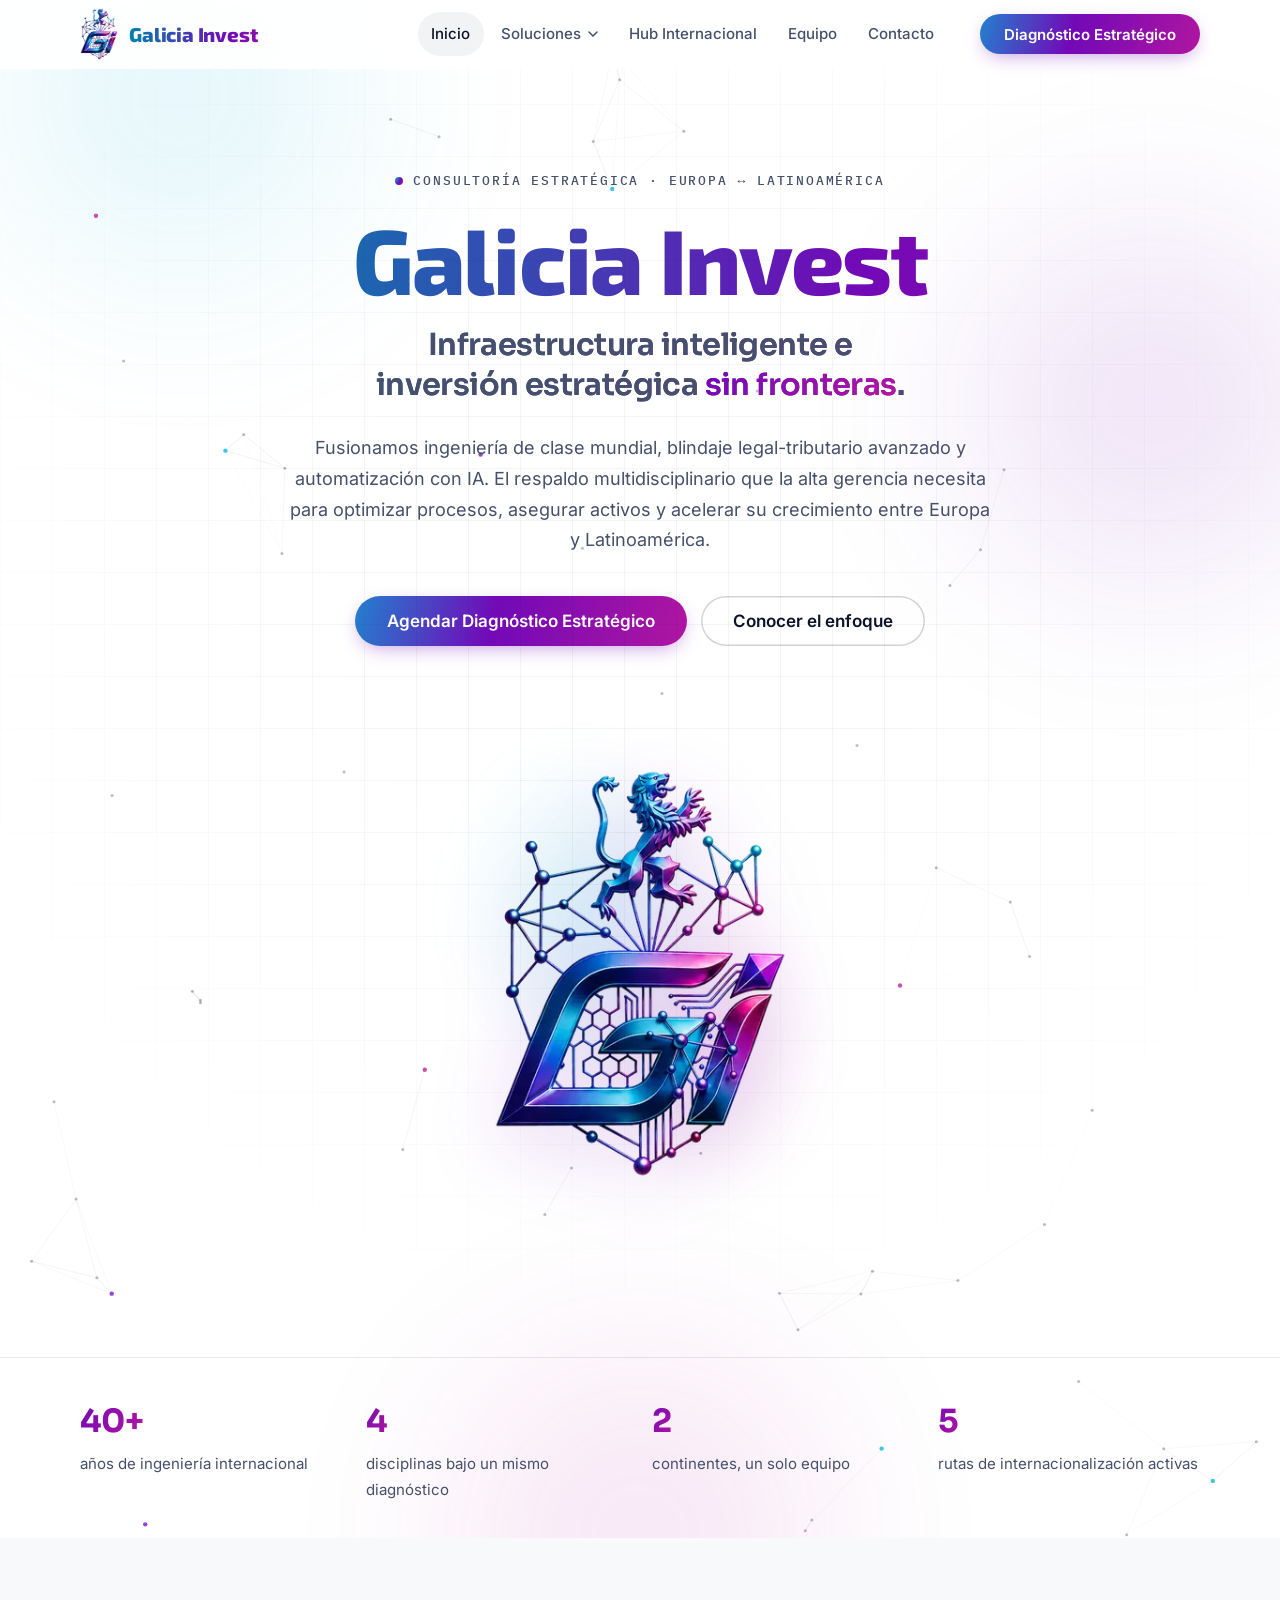
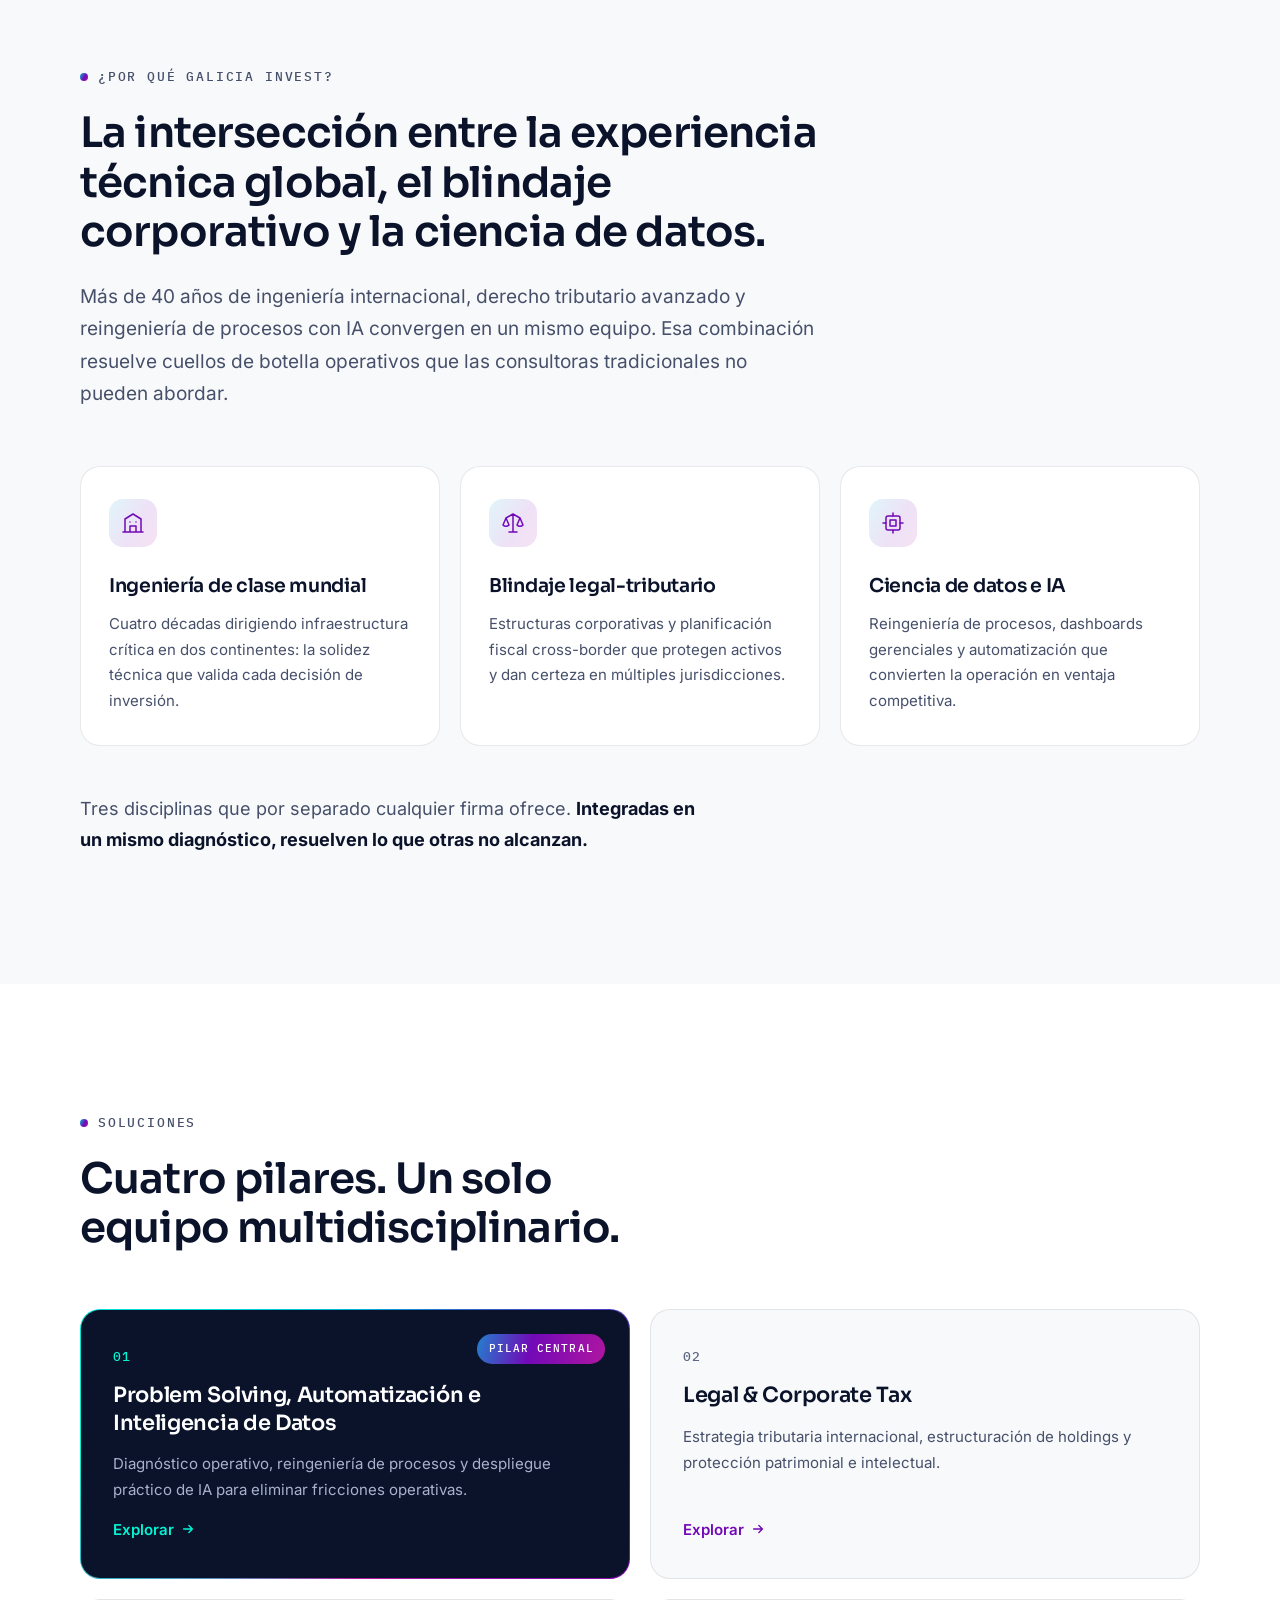
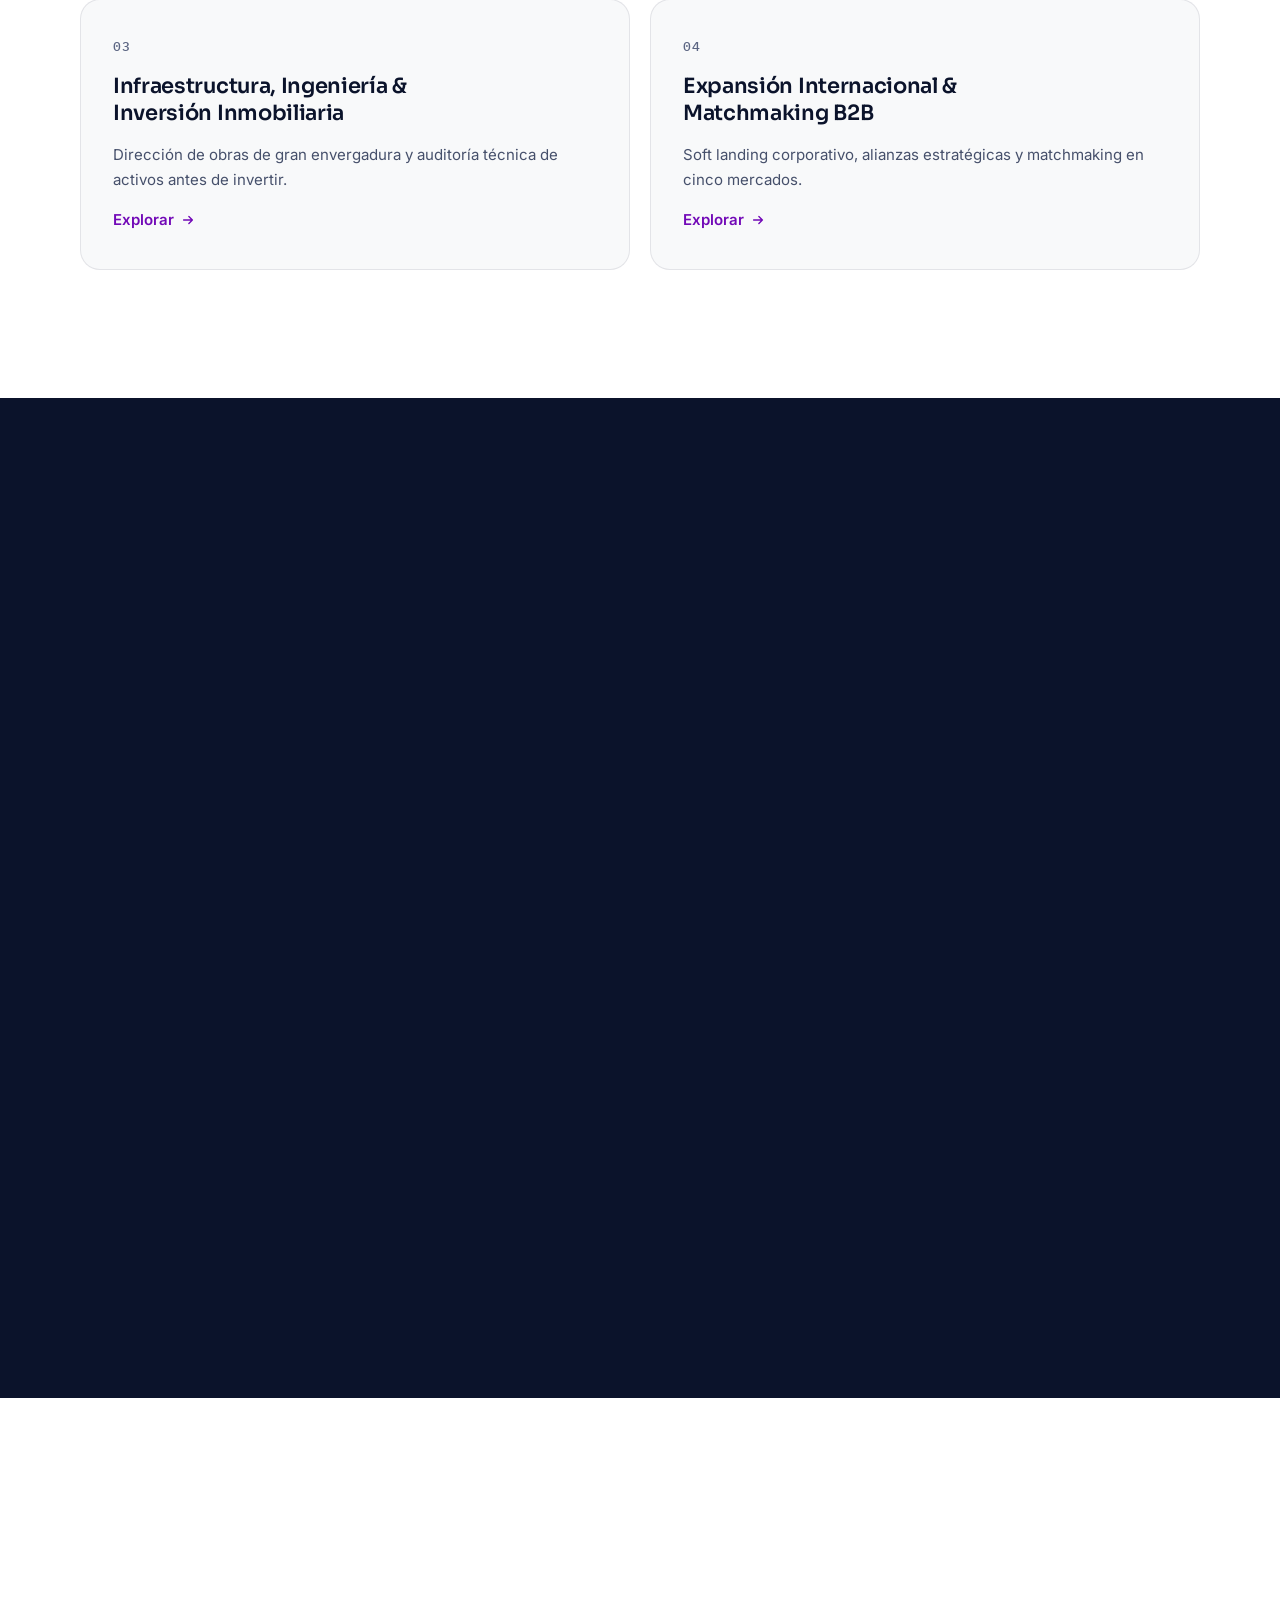
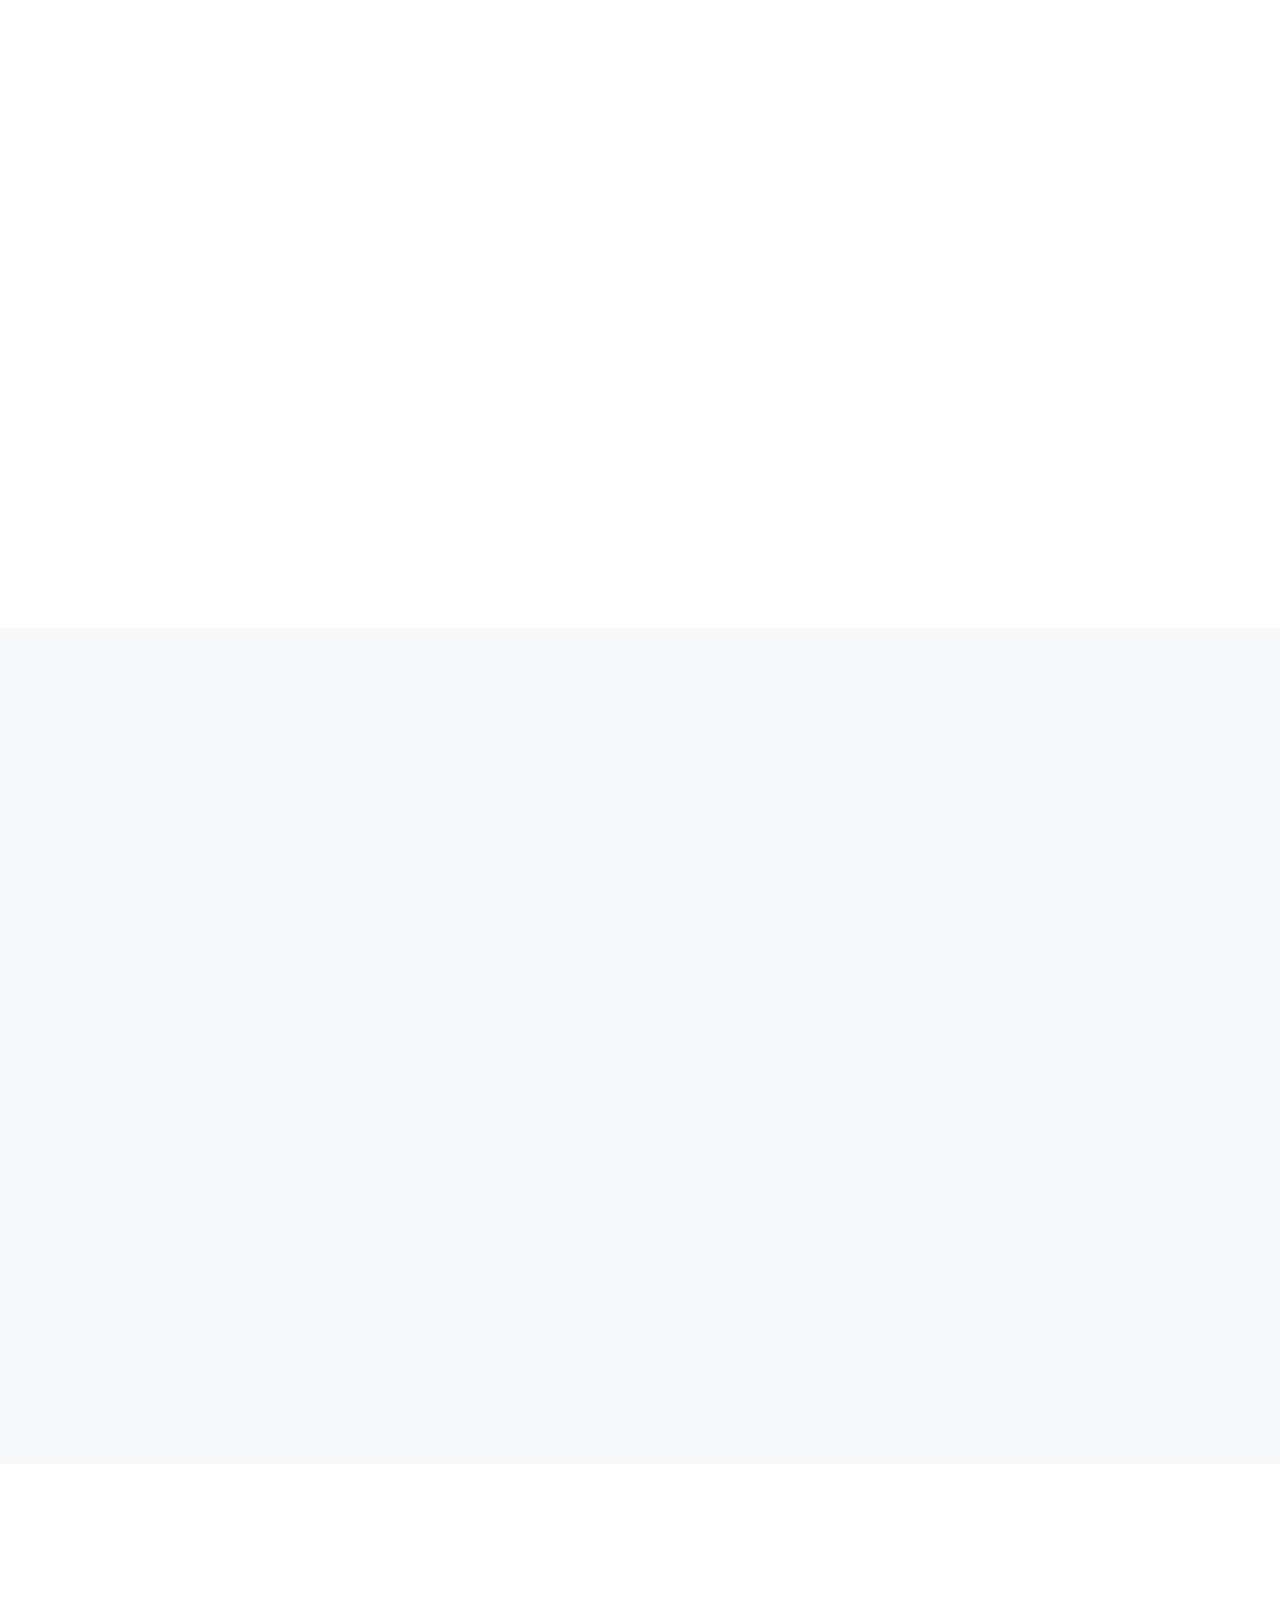
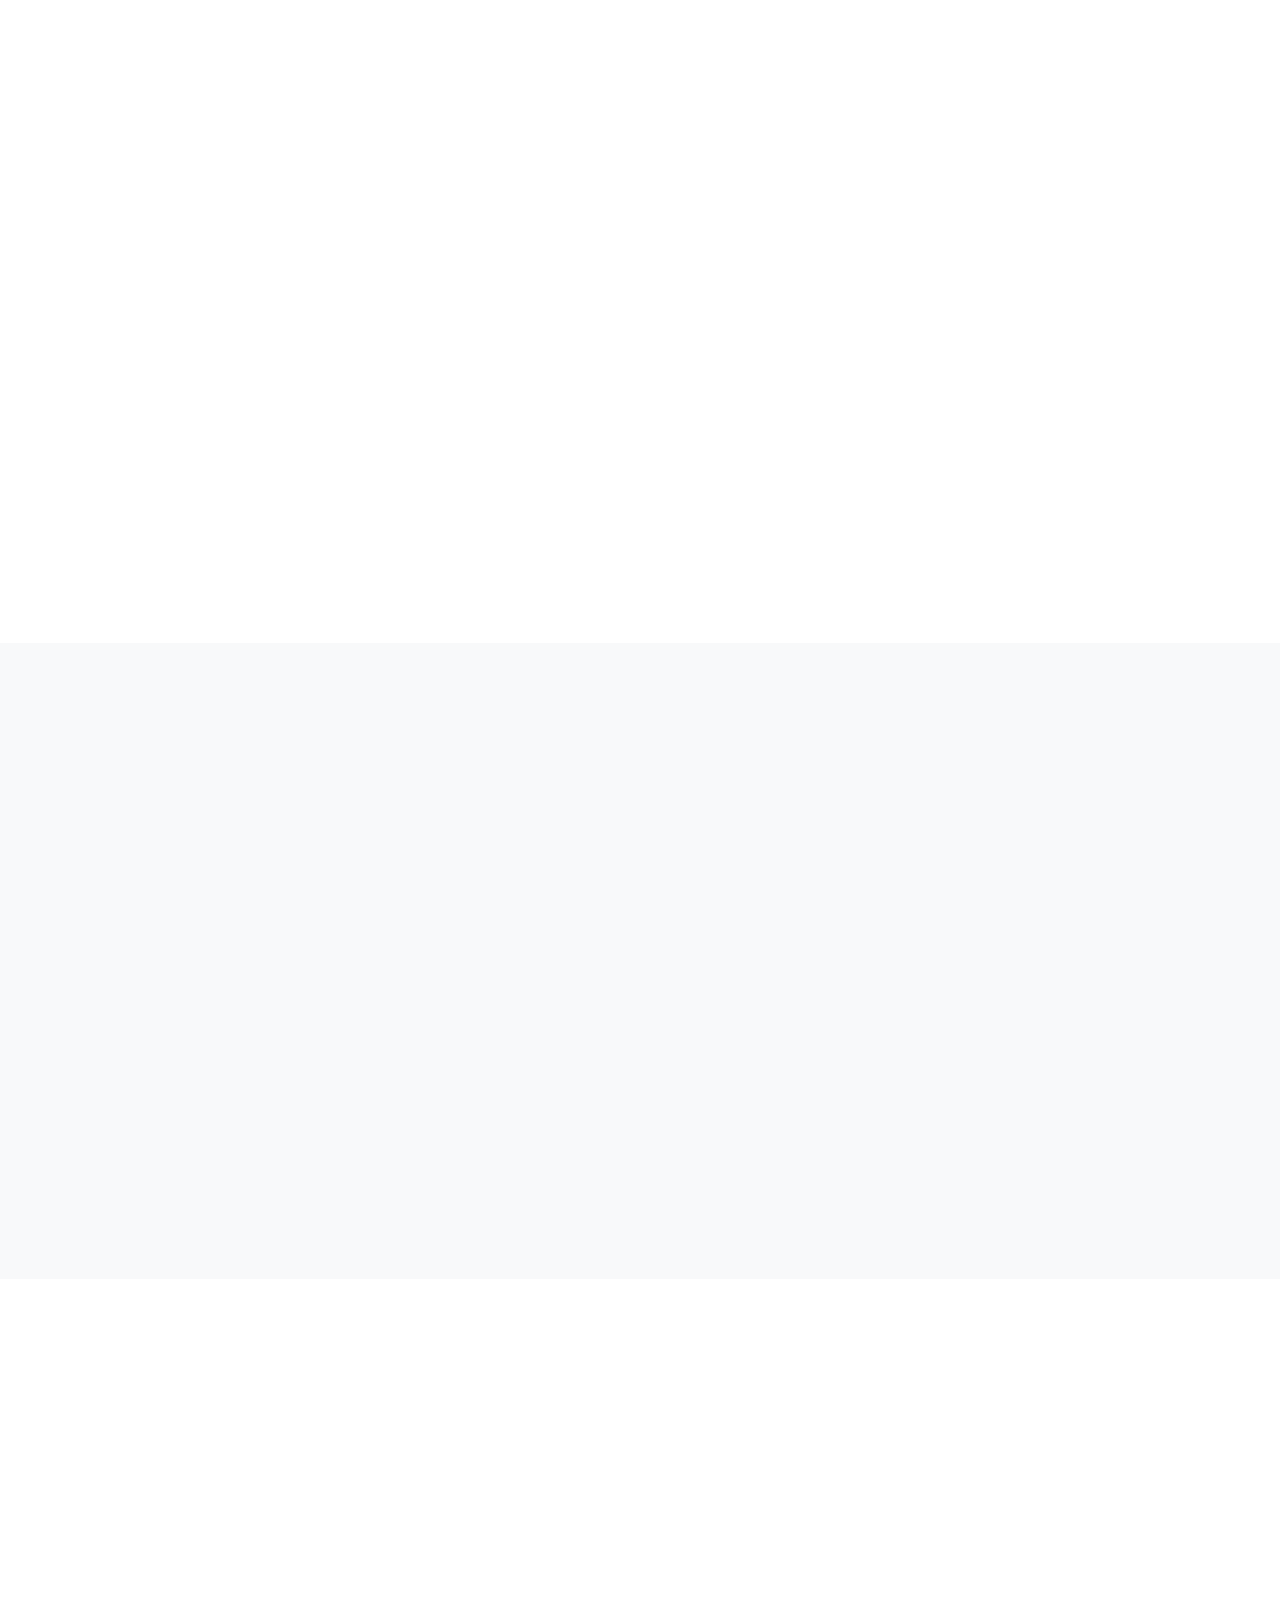
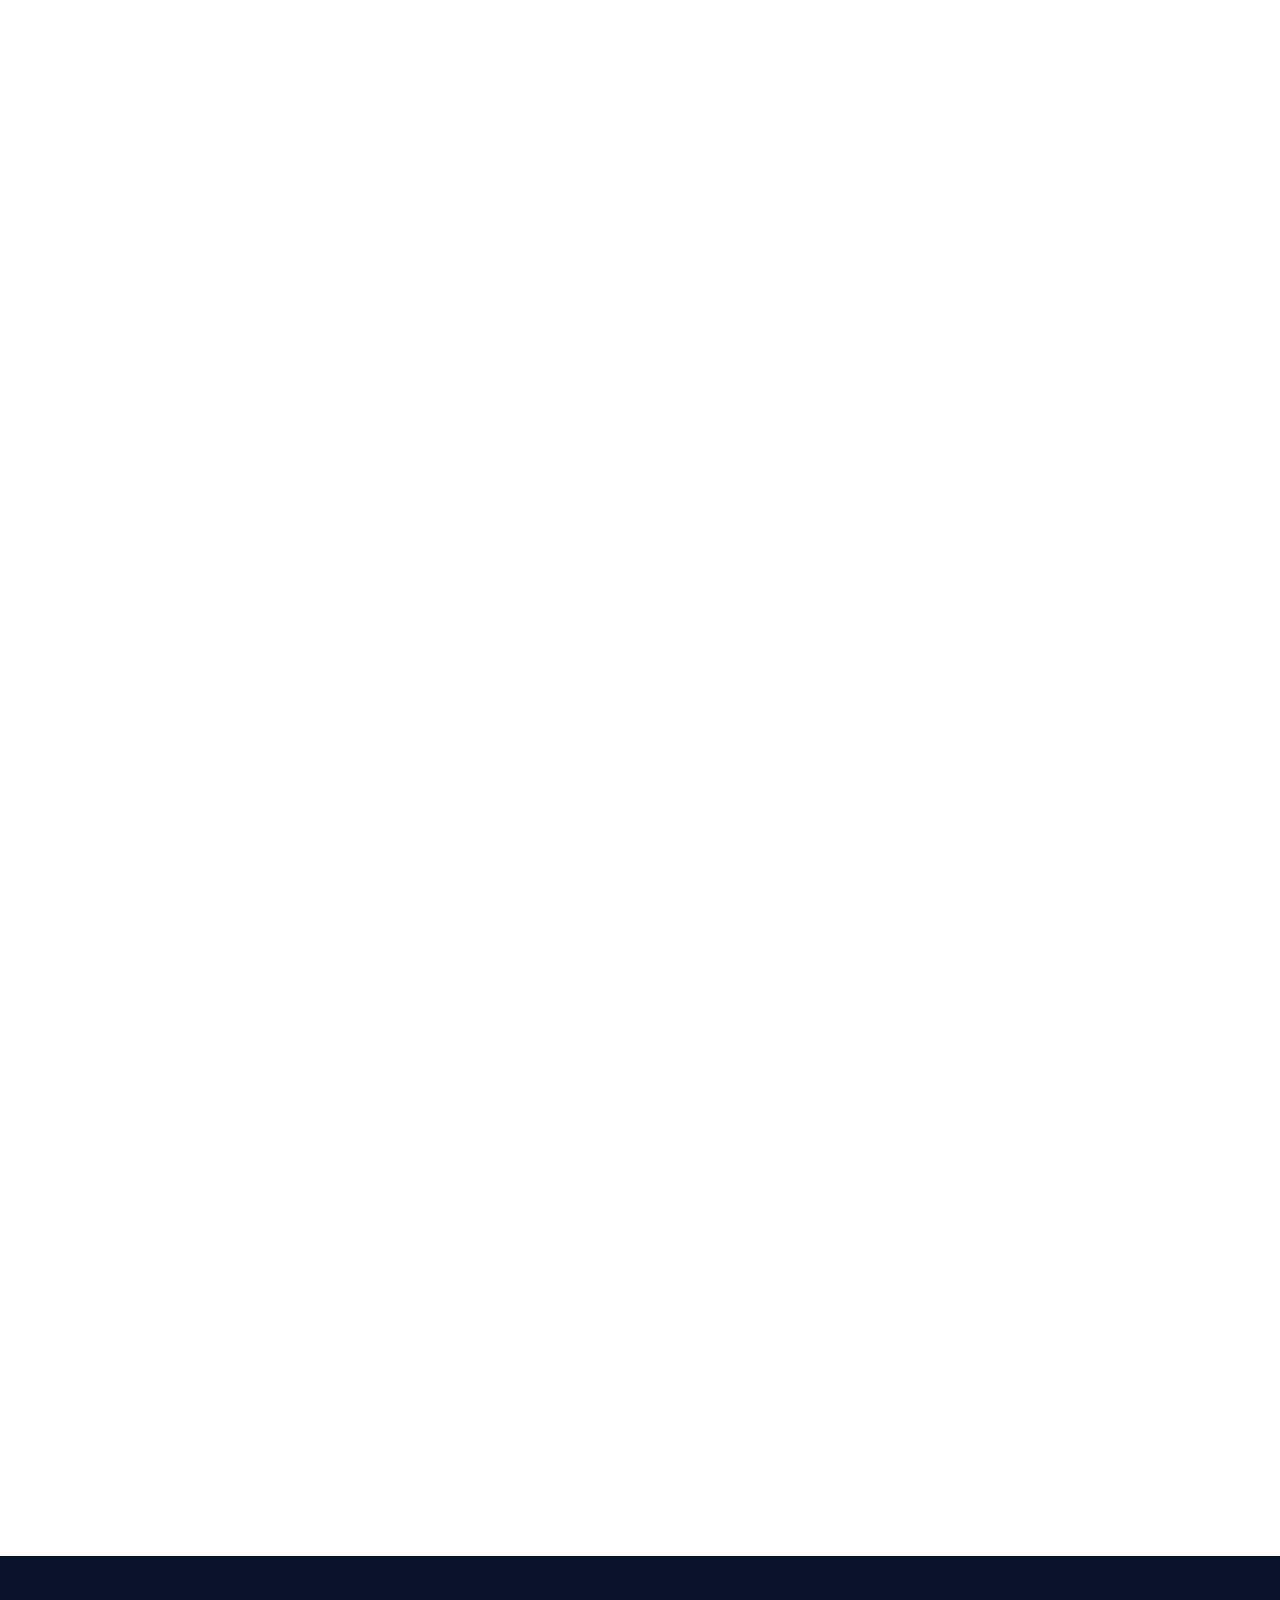
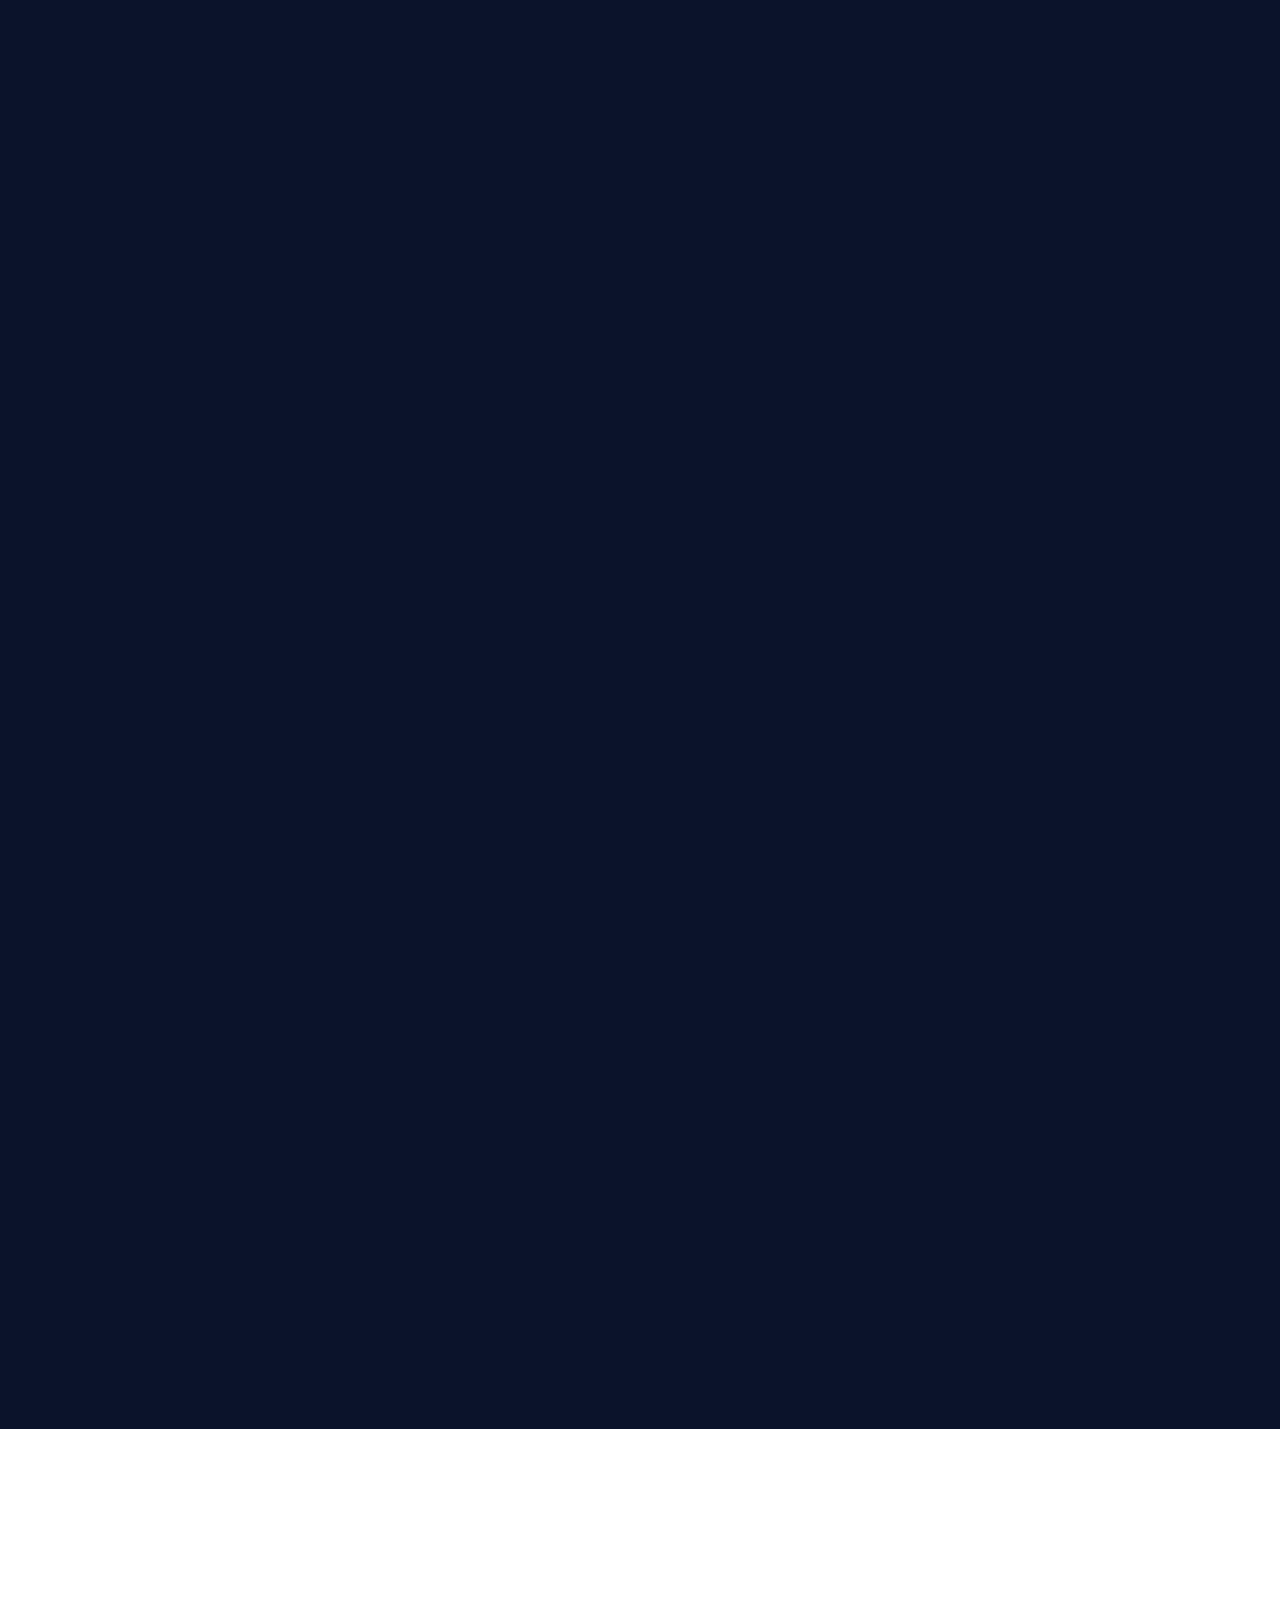
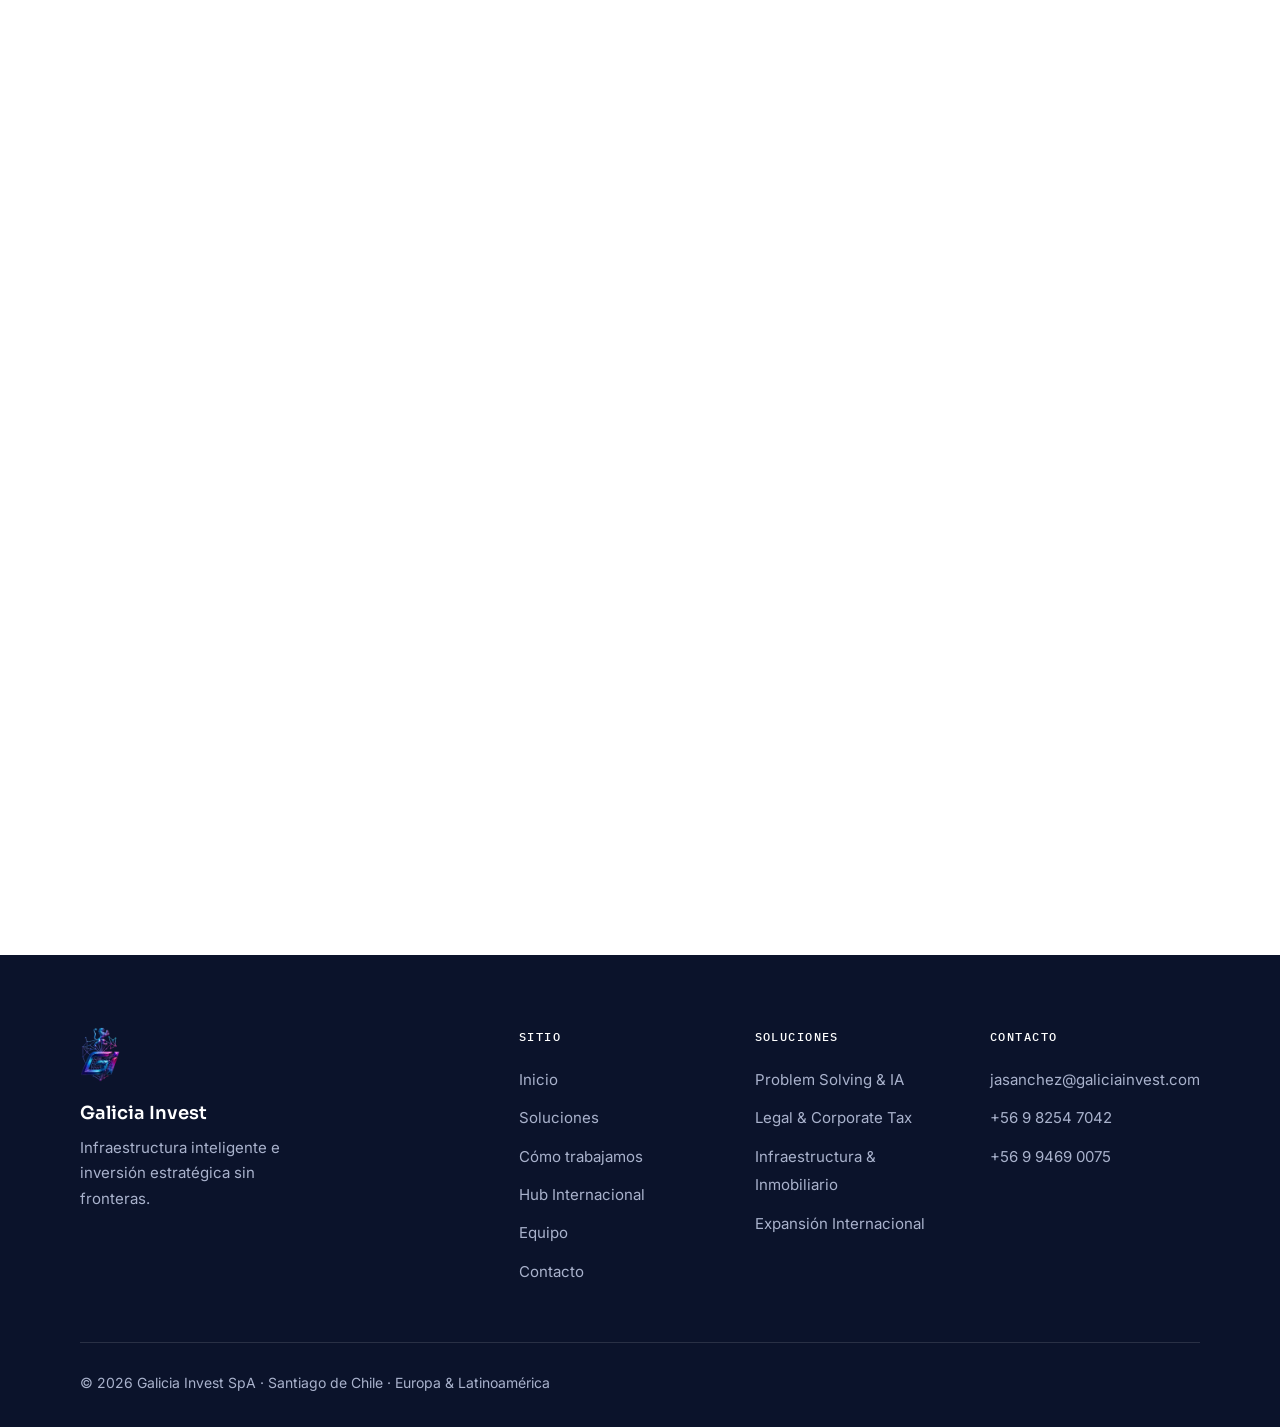
==== commit d47157d6: "Deploy v1.2.0: efectos interactivos 21st.dev" ====
--- a/index.html
+++ b/index.html
@@ -26,4 +26,4 @@
     { "@type": "Offer", "itemOffered": { "@type": "Service", "name": "Infraestructura, Ingeniería & Inversión Inmobiliaria", "serviceType": "Dirección de obras civiles, due diligence técnico y estructuración de proyectos de inversión" } },
     { "@type": "Offer", "itemOffered": { "@type": "Service", "name": "Expansión Internacional & Matchmaking B2B", "serviceType": "Soft landing corporativo, alianzas estratégicas y rutas de internacionalización" } }
   ]
-}</script><script src="js/analytics.js" defer="defer"></script></head><body><a class="skip-link" href="#inicio">Saltar al contenido</a><div class="scroll-progress" aria-hidden="true"><span id="scroll-progress-bar"></span></div><header class="site-header" id="header"><div class="header-inner"><a class="brand" href="#inicio" aria-label="Galicia Invest — inicio"><img src="assets/logo-gi-96.webp" alt="" width="34" height="47" fetchpriority="high"> <span class="brand-name">Galicia&nbsp;Invest</span></a><nav class="main-nav" id="main-nav" aria-label="Navegación principal"><ul><li><a href="#inicio" class="nav-link">Inicio</a></li><li class="has-dropdown"><button class="nav-link dropdown-toggle" aria-expanded="false" aria-controls="dropdown-soluciones">Soluciones <svg width="10" height="6" viewBox="0 0 10 6" fill="none" aria-hidden="true"><path d="M1 1l4 4 4-4" stroke="currentColor" stroke-width="1.5" stroke-linecap="round"/></svg></button><ul class="dropdown" id="dropdown-soluciones"><li><a href="#pilar-1"><strong>Problem Solving &amp; IA</strong><span>Automatización e inteligencia de datos</span></a></li><li><a href="#pilar-2"><strong>Legal &amp; Corporate Tax</strong><span>Blindaje e impuestos</span></a></li><li><a href="#pilar-3"><strong>Infraestructura &amp; Inmobiliario</strong><span>Ingeniería y due diligence</span></a></li><li><a href="#pilar-4"><strong>Expansión Internacional</strong><span>Soft landing y matchmaking B2B</span></a></li></ul></li><li><a href="#hub" class="nav-link">Hub Internacional</a></li><li><a href="#equipo" class="nav-link">Equipo</a></li><li><a href="#contacto" class="nav-link">Contacto</a></li><li class="nav-cta-item"><a href="#contacto" class="btn btn-gradient btn-lg btn-full">Diagnóstico Estratégico</a></li></ul></nav><a href="#contacto" class="btn btn-gradient btn-header">Diagnóstico Estratégico</a> <button class="menu-toggle" id="menu-toggle" aria-expanded="false" aria-controls="main-nav" aria-label="Abrir menú"><span></span><span></span></button></div></header><main><section class="hero" id="inicio"><div class="aurora" aria-hidden="true"><i></i><i></i><i></i></div><div class="hero-glow" id="hero-glow" aria-hidden="true"></div><canvas class="hero-canvas" id="constellation" aria-hidden="true"></canvas><div class="hero-inner"><p class="eyebrow hero-seq">Consultoría estratégica · Europa ↔ Latinoamérica</p><h1 class="hero-title hero-seq">Galicia Invest <span class="hero-slogan">Infraestructura inteligente e inversión estratégica <em>sin fronteras</em>.</span></h1><p class="hero-text hero-seq">Fusionamos ingeniería de clase mundial, blindaje legal-tributario avanzado y automatización con IA. El respaldo multidisciplinario que la alta gerencia necesita para optimizar procesos, asegurar activos y acelerar su crecimiento entre Europa y Latinoamérica.</p><div class="hero-actions hero-seq"><a href="#contacto" class="btn btn-gradient btn-lg">Agendar Diagnóstico Estratégico</a> <a href="#sinergia" class="btn btn-ghost btn-lg">Conocer el enfoque</a></div><div class="hero-logo hero-seq"><div class="logo-stage"><img src="assets/logo-gi-320.webp" srcset="assets/logo-gi-320.webp 320w, assets/logo-gi-640.webp 640w" sizes="(max-width: 640px) 200px, 300px" alt="Isotipo de Galicia Invest: monograma GI con león y red de nodos" width="300" height="414" loading="lazy" decoding="async"></div></div></div><div class="hero-stats"><dl><div><dt data-count="40" data-suffix="+">40+</dt><dd>años de ingeniería internacional</dd></div><div><dt data-count="4">4</dt><dd>disciplinas bajo un mismo diagnóstico</dd></div><div><dt data-count="2">2</dt><dd>continentes, un solo equipo</dd></div><div><dt data-count="5">5</dt><dd>rutas de internacionalización activas</dd></div></dl></div></section><section class="section section-gris" id="sinergia"><div class="container"><p class="eyebrow reveal">¿Por qué Galicia Invest?</p><h2 class="action-title reveal">La intersección entre la experiencia técnica global, el blindaje corporativo y la ciencia de datos.</h2><p class="section-lead reveal">Más de 40 años de ingeniería internacional, derecho tributario avanzado y reingeniería de procesos con IA convergen en un mismo equipo. Esa combinación resuelve cuellos de botella operativos que las consultoras tradicionales no pueden abordar.</p><div class="triad reveal-group"><article class="triad-card reveal"><div class="triad-node" aria-hidden="true"><svg viewBox="0 0 24 24" fill="none" stroke="currentColor" stroke-width="1.5" stroke-linecap="round" stroke-linejoin="round"><path d="M2 21h20M4 21V8l8-5 8 5v13M9 21v-6h6v6M9 11h.01M15 11h.01"/></svg></div><h3>Ingeniería de clase mundial</h3><p>Cuatro décadas dirigiendo infraestructura crítica en dos continentes: la solidez técnica que valida cada decisión de inversión.</p></article><article class="triad-card reveal"><div class="triad-node" aria-hidden="true"><svg viewBox="0 0 24 24" fill="none" stroke="currentColor" stroke-width="1.5" stroke-linecap="round" stroke-linejoin="round"><path d="M12 3v18M5 7l7-4 7 4M5 7v0l-3 7a4 4 0 0 0 6 0L5 7zM19 7v0l-3 7a4 4 0 0 0 6 0l-3-7zM8 21h8"/></svg></div><h3>Blindaje legal-tributario</h3><p>Estructuras corporativas y planificación fiscal cross-border que protegen activos y dan certeza en múltiples jurisdicciones.</p></article><article class="triad-card reveal"><div class="triad-node" aria-hidden="true"><svg viewBox="0 0 24 24" fill="none" stroke="currentColor" stroke-width="1.5" stroke-linecap="round" stroke-linejoin="round"><rect x="5" y="5" width="14" height="14" rx="2"/><path d="M9 9h6v6H9zM5 12H2M22 12h-3M12 5V2M12 22v-3"/></svg></div><h3>Ciencia de datos e IA</h3><p>Reingeniería de procesos, dashboards gerenciales y automatización que convierten la operación en ventaja competitiva.</p></article></div><p class="triad-closing reveal">Tres disciplinas que por separado cualquier firma ofrece. <strong>Integradas en un mismo diagnóstico, resuelven lo que otras no alcanzan.</strong></p></div></section><section class="section" id="pilares"><div class="container"><p class="eyebrow reveal">Soluciones</p><h2 class="action-title reveal">Cuatro pilares. Un solo equipo multidisciplinario.</h2><div class="pillar-grid reveal-group"><a href="#pilar-1" class="pillar-card pillar-card-dark reveal"><span class="pillar-tag">Pilar central</span> <span class="pillar-index">01</span><h3>Problem Solving, Automatización e Inteligencia de Datos</h3><p>Diagnóstico operativo, reingeniería de procesos y despliegue práctico de IA para eliminar fricciones operativas.</p><span class="pillar-link">Explorar<svg width="14" height="14" viewBox="0 0 16 16" fill="none" aria-hidden="true"><path d="M3 8h10M9 4l4 4-4 4" stroke="currentColor" stroke-width="1.6" stroke-linecap="round" stroke-linejoin="round"/></svg></span></a><a href="#pilar-2" class="pillar-card reveal"><span class="pillar-index">02</span><h3>Legal &amp; Corporate Tax</h3><p>Estrategia tributaria internacional, estructuración de holdings y protección patrimonial e intelectual.</p><span class="pillar-link">Explorar<svg width="14" height="14" viewBox="0 0 16 16" fill="none" aria-hidden="true"><path d="M3 8h10M9 4l4 4-4 4" stroke="currentColor" stroke-width="1.6" stroke-linecap="round" stroke-linejoin="round"/></svg></span></a><a href="#pilar-3" class="pillar-card reveal"><span class="pillar-index">03</span><h3>Infraestructura, Ingeniería &amp; Inversión Inmobiliaria</h3><p>Dirección de obras de gran envergadura y auditoría técnica de activos antes de invertir.</p><span class="pillar-link">Explorar<svg width="14" height="14" viewBox="0 0 16 16" fill="none" aria-hidden="true"><path d="M3 8h10M9 4l4 4-4 4" stroke="currentColor" stroke-width="1.6" stroke-linecap="round" stroke-linejoin="round"/></svg></span></a><a href="#pilar-4" class="pillar-card reveal"><span class="pillar-index">04</span><h3>Expansión Internacional &amp; Matchmaking B2B</h3><p>Soft landing corporativo, alianzas estratégicas y matchmaking en cinco mercados.</p><span class="pillar-link">Explorar<svg width="14" height="14" viewBox="0 0 16 16" fill="none" aria-hidden="true"><path d="M3 8h10M9 4l4 4-4 4" stroke="currentColor" stroke-width="1.6" stroke-linecap="round" stroke-linejoin="round"/></svg></span></a></div></div></section><section class="section soluciones-detalle section-dark" id="pilar-1"><div class="container solucion"><div class="solucion-head"><p class="eyebrow eyebrow-light reveal">Pilar 01</p><h2 class="reveal">Problem Solving, Automatización e Inteligencia de Datos</h2><p class="solucion-lead reveal">Convertimos operaciones lentas en sistemas medibles, automatizados y escalables. Es el punto de partida natural de todo diagnóstico.</p></div><ol class="subservicios reveal-group"><li class="reveal"><span class="sub-letter">A</span><div><h3>Diagnóstico Operativo y Reingeniería de Procesos</h3><p>Detección y eliminación de los cuellos de botella que frenan el crecimiento de la operación.</p></div></li><li class="reveal"><span class="sub-letter">B</span><div><h3>Arquitectura de Datos y Reportes Gerenciales</h3><p>Dashboards automatizados en tiempo real para decisiones directivas basadas en evidencia.</p></div></li><li class="reveal"><span class="sub-letter">C</span><div><h3>Desarrollo Web Avanzado y Ecosistemas Digitales</h3><p>Aplicaciones móviles a medida, prototipado rápido, SEO técnico, embudos B2B, Google Ads y optimización de dominios y cloud.</p></div></li><li class="reveal"><span class="sub-letter">D</span><div><h3>Integración Práctica de Inteligencia Artificial</h3><p>Automatización de tareas repetitivas y despliegue de APIs con impacto operativo inmediato.</p></div></li></ol><div class="solucion-nav reveal"><a class="nav-cta" href="#contacto">Agendar diagnóstico de este pilar<svg width="14" height="14" viewBox="0 0 16 16" fill="none" aria-hidden="true"><path d="M3 8h10M9 4l4 4-4 4" stroke="currentColor" stroke-width="1.6" stroke-linecap="round" stroke-linejoin="round"/></svg></a><a href="#pilar-2"><span><span class="nav-label">Siguiente pilar</span>Legal &amp; Corporate Tax</span><svg width="14" height="14" viewBox="0 0 16 16" fill="none" aria-hidden="true"><path d="M3 8h10M9 4l4 4-4 4" stroke="currentColor" stroke-width="1.6" stroke-linecap="round" stroke-linejoin="round"/></svg></a></div></div></section><section class="section soluciones-detalle" id="pilar-2"><div class="container solucion"><div class="solucion-head"><p class="eyebrow reveal">Pilar 02</p><h2 class="reveal">Legal &amp; Corporate Tax</h2><p class="solucion-lead reveal">Blindaje corporativo y eficiencia fiscal para operar con certeza en múltiples jurisdicciones.</p></div><ol class="subservicios reveal-group"><li class="reveal"><span class="sub-letter">A</span><div><h3>Estrategia Tributaria Nacional e Internacional</h3><p>Planificación fiscal cross-border y aplicación de Convenios para evitar la Doble Tributación (CDT).</p></div></li><li class="reveal"><span class="sub-letter">B</span><div><h3>Derecho Corporativo y Estructuración de Holdings</h3><p>Holdings, sociedades offshore y vehículos inbound orientados a la protección patrimonial.</p></div></li><li class="reveal"><span class="sub-letter">C</span><div><h3>Propiedad Intelectual, Marcas y Patentes</h3><p>Registro y defensa de marcas, software y tecnología en la era digital.</p></div></li></ol><div class="solucion-nav reveal"><a class="nav-cta" href="#contacto">Agendar diagnóstico de este pilar<svg width="14" height="14" viewBox="0 0 16 16" fill="none" aria-hidden="true"><path d="M3 8h10M9 4l4 4-4 4" stroke="currentColor" stroke-width="1.6" stroke-linecap="round" stroke-linejoin="round"/></svg></a><a href="#pilar-3"><span><span class="nav-label">Siguiente pilar</span>Infraestructura &amp; Inversión Inmobiliaria</span><svg width="14" height="14" viewBox="0 0 16 16" fill="none" aria-hidden="true"><path d="M3 8h10M9 4l4 4-4 4" stroke="currentColor" stroke-width="1.6" stroke-linecap="round" stroke-linejoin="round"/></svg></a></div></div></section><section class="section soluciones-detalle section-gris" id="pilar-3"><div class="container solucion"><div class="solucion-head"><p class="eyebrow reveal">Pilar 03</p><h2 class="reveal">Infraestructura, Ingeniería &amp; Inversión Inmobiliaria</h2><p class="solucion-lead reveal">Más de 40 años de respaldo técnico en infraestructura crítica, al servicio de cada decisión de inversión.</p></div><ol class="subservicios reveal-group"><li class="reveal"><span class="sub-letter">A</span><div><h3>Consultoría y Dirección de Obras Civiles de Gran Envergadura</h3><p>Respaldo técnico en proyectos residenciales, portuarios, viales e hídricos.</p></div></li><li class="reveal"><span class="sub-letter">B</span><div><h3>Due Diligence Técnico e Inmobiliario</h3><p>Auditoría técnica de activos, terrenos y viabilidad estructural antes de invertir.</p></div></li><li class="reveal"><span class="sub-letter">C</span><div><h3>Estructuración de Proyectos de Inversión</h3><p>Licitaciones internacionales y negociación con proveedores globales.</p></div></li></ol><div class="solucion-nav reveal"><a class="nav-cta" href="#contacto">Agendar diagnóstico de este pilar<svg width="14" height="14" viewBox="0 0 16 16" fill="none" aria-hidden="true"><path d="M3 8h10M9 4l4 4-4 4" stroke="currentColor" stroke-width="1.6" stroke-linecap="round" stroke-linejoin="round"/></svg></a><a href="#pilar-4"><span><span class="nav-label">Siguiente pilar</span>Expansión Internacional &amp; Matchmaking B2B</span><svg width="14" height="14" viewBox="0 0 16 16" fill="none" aria-hidden="true"><path d="M3 8h10M9 4l4 4-4 4" stroke="currentColor" stroke-width="1.6" stroke-linecap="round" stroke-linejoin="round"/></svg></a></div></div></section><section class="section soluciones-detalle" id="pilar-4"><div class="container solucion"><div class="solucion-head"><p class="eyebrow reveal">Pilar 04</p><h2 class="reveal">Expansión Internacional &amp; Matchmaking B2B</h2><p class="solucion-lead reveal">Ingreso seguro a nuevos mercados, con redes locales que ya funcionan.</p></div><ol class="subservicios reveal-group"><li class="reveal"><span class="sub-letter">A</span><div><h3>Estrategia de Soft Landing Corporativo</h3><p>Ingreso seguro y ordenado a nuevos mercados regulados.</p></div></li><li class="reveal"><span class="sub-letter">B</span><div><h3>Conexiones Comerciales y Alianzas Estratégicas</h3><p>Matchmaking B2B corporativo con contrapartes validadas.</p></div></li><li class="reveal"><span class="sub-letter">C</span><div><h3>Rutas de Internacionalización</h3><p>Especialización en Europa, Argentina, Perú, Colombia y Venezuela.</p></div></li></ol><div class="solucion-nav reveal"><a class="nav-cta" href="#contacto">Agendar diagnóstico de este pilar<svg width="14" height="14" viewBox="0 0 16 16" fill="none" aria-hidden="true"><path d="M3 8h10M9 4l4 4-4 4" stroke="currentColor" stroke-width="1.6" stroke-linecap="round" stroke-linejoin="round"/></svg></a><a href="#metodologia"><span><span class="nav-label">Siguiente</span>Cómo trabajamos</span><svg width="14" height="14" viewBox="0 0 16 16" fill="none" aria-hidden="true"><path d="M3 8h10M9 4l4 4-4 4" stroke="currentColor" stroke-width="1.6" stroke-linecap="round" stroke-linejoin="round"/></svg></a></div></div></section><section class="section section-gris" id="metodologia"><div class="container"><p class="eyebrow reveal">Cómo trabajamos</p><h2 class="action-title reveal">Del diagnóstico a la optimización perpetua, en cuatro pasos.</h2><div class="metodo-grid reveal-group"><article class="metodo-step reveal"><span class="metodo-num">Paso 01</span><h3>Diagnóstico Estratégico</h3><p>Auditoría técnica, legal y de datos para localizar el cuello de botella real, no el aparente.</p></article><article class="metodo-step reveal"><span class="metodo-num">Paso 02</span><h3>Hoja de Ruta</h3><p>Plan de acción priorizado por impacto, con plazos, responsables e indicadores medibles.</p></article><article class="metodo-step reveal"><span class="metodo-num">Paso 03</span><h3>Implementación</h3><p>Código, estructuras legales y dirección técnica ejecutados por el mismo equipo que diagnosticó.</p></article><article class="metodo-step reveal"><span class="metodo-num">Paso 04</span><h3>Optimización Continua</h3><p>Dashboards gerenciales en tiempo real y mejora perpetua de procesos con IA.</p></article></div></div></section><section class="section" id="equipo"><div class="container"><p class="eyebrow reveal">Nuestro ADN</p><h2 class="action-title reveal">No teorizamos sobre el papel: diseñamos e implementamos.</h2><div class="adn-grid reveal-group"><article class="adn-card reveal"><h3>Misión</h3><p>Desbloquear el potencial de crecimiento de las empresas a través de la inteligencia operativa y la reingeniería basada en datos, estructurando inversiones estratégicas y soluciones legales cross-border que permitan expandirse sin fronteras.</p></article><article class="adn-card reveal"><h3>Visión</h3><p>Liderar la nueva era de la consultoría corporativa multidisciplinaria, donde la fusión de ingeniería de clase mundial y automatización avanzada con IA establezca el nuevo estándar de escalabilidad empresarial global.</p></article></div><div class="valores-grid reveal-group"><article class="valor reveal"><span class="valor-dot" aria-hidden="true"></span><h3>Resolución Disruptiva</h3><p>No teorizamos sobre el papel: diseñamos e implementamos código, algoritmos y estructuras eficaces para eliminar cuellos de botella reales.</p></article><article class="valor reveal"><span class="valor-dot" aria-hidden="true"></span><h3>Visión Sin Fronteras</h3><p>Rompemos barreras geográficas, técnicas y regulatorias para conectar capital, tecnología y territorio.</p></article><article class="valor reveal"><span class="valor-dot" aria-hidden="true"></span><h3>Evolución Continua</h3><p>Adoptamos la vanguardia tecnológica y de IA para optimizar de manera perpetua nuestros procesos y los resultados de nuestros clientes.</p></article></div><h2 class="action-title team-title reveal">Un equipo senior, cuatro disciplinas.</h2><div class="team-grid reveal-group"><article class="team-card reveal"><div class="team-avatar" aria-hidden="true"><svg viewBox="0 0 24 24" fill="none" stroke="currentColor" stroke-width="1.5" stroke-linecap="round" stroke-linejoin="round"><path d="M12 3v18M5 7l7-4 7 4M5 7l-3 7a4 4 0 0 0 6 0L5 7zM19 7l-3 7a4 4 0 0 0 6 0l-3-7zM8 21h8"/></svg></div><p class="team-role">Consultoría Legal &amp; Tributaria</p><h3>Estrategia fiscal internacional</h3><p>Precisión legal y mitigación de riesgos fiscales internacionales. Estructuras que protegen los activos corporativos en escenarios cross-border.</p><ul class="team-tags"><li>Tributación internacional</li><li>Holdings</li><li>Doble tributación</li></ul></article><article class="team-card reveal"><div class="team-avatar" aria-hidden="true"><svg viewBox="0 0 24 24" fill="none" stroke="currentColor" stroke-width="1.5" stroke-linecap="round" stroke-linejoin="round"><path d="M12 15a7 7 0 1 0 0-14 7 7 0 0 0 0 14zM8.2 13.9 7 23l5-3 5 3-1.2-9.1"/></svg></div><p class="team-role">Consultoría Legal Corporativa</p><h3>Derecho corporativo y PI</h3><p>Protección de activos corporativos y derechos de propiedad intelectual adaptados a la era digital: marcas, patentes y tecnología.</p><ul class="team-tags"><li>Derecho corporativo</li><li>Propiedad intelectual</li><li>Marcas y patentes</li></ul></article><article class="team-card reveal"><div class="team-avatar" aria-hidden="true"><svg viewBox="0 0 24 24" fill="none" stroke="currentColor" stroke-width="1.5" stroke-linecap="round" stroke-linejoin="round"><path d="M2 21h20M4 21V8l8-5 8 5v13M9 21v-6h6v6"/></svg></div><p class="team-role">Ingeniería Civil en Obras · Senior Partner</p><h3>Infraestructura crítica global</h3><p>Más de 40 años de trayectoria internacional liderando infraestructura crítica: del desarrollo residencial a represas y puertos. Gestión de riesgos macro con solidez técnica incuestionable.</p><ul class="team-tags"><li>Obras civiles</li><li>Due diligence</li><li>Gestión de riesgos</li></ul></article><article class="team-card reveal"><div class="team-avatar" aria-hidden="true"><svg viewBox="0 0 24 24" fill="none" stroke="currentColor" stroke-width="1.5" stroke-linecap="round" stroke-linejoin="round"><rect x="3" y="4" width="18" height="14" rx="2"/><path d="M8 10l-2 2 2 2M16 10l2 2-2 2M13 9l-2 6"/></svg></div><p class="team-role">Ingeniería Comercial · Máster en Automatización</p><h3>Economía, código e IA</h3><p>Perfil híbrido: economía y administración combinadas con desarrollo de aplicaciones, bases de datos y soluciones de IA. Comunicación ejecutiva multilingüe para negociaciones globales.</p><ul class="team-tags"><li>Automatización</li><li>IA aplicada</li><li>Negociación global</li></ul></article></div></div></section><section class="section section-dark" id="hub"><div class="aurora aurora-dark" aria-hidden="true"><i></i><i></i><i></i></div><div class="container"><p class="eyebrow eyebrow-light reveal">Hub Internacional</p><h2 class="action-title reveal">Operamos localmente, con visión global.</h2><p class="section-lead section-lead-light reveal">Dominio de las normativas locales, los ecosistemas comerciales y las redes de contacto B2B, unificado en un solo hub. Un equipo que conoce el terreno a ambos lados del Atlántico.</p><figure class="hub-map reveal" aria-label="Mapa de conexiones entre Santiago de Chile, Europa, Argentina, Perú, Colombia y Venezuela"><svg viewBox="0 0 900 560" role="img" aria-hidden="true" id="hub-svg"><defs><linearGradient id="arcGrad" x1="0%" y1="100%" x2="100%" y2="0%"><stop offset="0%" stop-color="#00B4D8"/><stop offset="100%" stop-color="#B5179E"/></linearGradient><radialGradient id="nodeGlow" cx="50%" cy="50%" r="50%"><stop offset="0%" stop-color="#00F5D4" stop-opacity=".5"/><stop offset="100%" stop-color="#00F5D4" stop-opacity="0"/></radialGradient></defs><g class="hub-grid" aria-hidden="true"></g><g class="hub-arcs"><path class="hub-arc" data-region="europa" d="M175 470 C 380 120, 560 60, 700 105"/><path class="hub-arc" data-region="argentina" d="M175 470 C 215 505, 250 508, 288 490"/><path class="hub-arc" data-region="peru" d="M175 470 C 120 430, 105 400, 118 362"/><path class="hub-arc" data-region="colombia" d="M175 470 C 90 380, 90 320, 142 280"/><path class="hub-arc" data-region="venezuela" d="M175 470 C 250 360, 250 300, 205 253"/></g><g class="hub-particles" aria-hidden="true"><circle class="hub-dot" r="2.5"><animateMotion dur="5s" repeatCount="indefinite" path="M175 470 C 380 120, 560 60, 700 105"/></circle><circle class="hub-dot" r="2.5"><animateMotion dur="3.2s" begin="0.6s" repeatCount="indefinite" path="M175 470 C 215 505, 250 508, 288 490"/></circle><circle class="hub-dot" r="2.5"><animateMotion dur="3.6s" begin="1.2s" repeatCount="indefinite" path="M175 470 C 120 430, 105 400, 118 362"/></circle><circle class="hub-dot" r="2.5"><animateMotion dur="4.2s" begin="1.8s" repeatCount="indefinite" path="M175 470 C 90 380, 90 320, 142 280"/></circle><circle class="hub-dot" r="2.5"><animateMotion dur="4.6s" begin="2.4s" repeatCount="indefinite" path="M175 470 C 250 360, 250 300, 205 253"/></circle></g><g class="hub-nodes"><g class="hub-node hub-node-base" data-region="chile" transform="translate(175,470)"><circle class="node-halo" r="22" fill="url(#nodeGlow)"/><circle class="node-core" r="6"/><text x="-18" y="6" text-anchor="end">Santiago · Base</text></g><g class="hub-node" data-region="europa" transform="translate(700,105)"><circle class="node-halo" r="20" fill="url(#nodeGlow)"/><circle class="node-core" r="5"/><text x="14" y="-10">Europa</text></g><g class="hub-node" data-region="argentina" transform="translate(288,490)"><circle class="node-halo" r="20" fill="url(#nodeGlow)"/><circle class="node-core" r="5"/><text x="16" y="6">Argentina</text></g><g class="hub-node" data-region="peru" transform="translate(118,362)"><circle class="node-halo" r="20" fill="url(#nodeGlow)"/><circle class="node-core" r="5"/><text x="-16" y="-12" text-anchor="end">Perú</text></g><g class="hub-node" data-region="colombia" transform="translate(142,280)"><circle class="node-halo" r="20" fill="url(#nodeGlow)"/><circle class="node-core" r="5"/><text x="-16" y="4" text-anchor="end">Colombia</text></g><g class="hub-node" data-region="venezuela" transform="translate(205,253)"><circle class="node-halo" r="20" fill="url(#nodeGlow)"/><circle class="node-core" r="5"/><text x="16" y="-6">Venezuela</text></g></g></svg></figure><div class="hub-regions reveal-group"><button class="hub-chip reveal" data-region="europa" aria-pressed="false"><strong>Europa</strong><span>Acceso al mercado común: normativa, tratados y alianzas comerciales.</span></button> <button class="hub-chip reveal" data-region="argentina" aria-pressed="false"><strong>Argentina</strong><span>Conexiones comerciales y estructuración en el Cono Sur.</span></button> <button class="hub-chip reveal" data-region="peru" aria-pressed="false"><strong>Perú</strong><span>Inversión y ejecución técnica en un mercado en expansión.</span></button> <button class="hub-chip reveal" data-region="colombia" aria-pressed="false"><strong>Colombia</strong><span>Hub de crecimiento andino: soft landing y alianzas B2B.</span></button> <button class="hub-chip reveal" data-region="venezuela" aria-pressed="false"><strong>Venezuela</strong><span>Conocimiento local para entornos regulatorios complejos.</span></button></div></div></section><section class="section" id="contacto"><div class="container contacto-grid"><div class="contacto-copy"><p class="eyebrow reveal">Contacto</p><h2 class="action-title reveal">Hablemos de tu próximo desafío.</h2><p class="section-lead reveal">Nos encargamos del diagnóstico técnico y legal. <strong>Tu equipo se encarga del crecimiento.</strong></p><ul class="contact-data reveal"><li><span class="contact-label">Email</span><a href="mailto:jasanchez@galiciainvest.com">jasanchez@galiciainvest.com</a></li><li><span class="contact-label">Teléfono</span><a href="tel:+56982547042">+56 9 8254 7042</a></li><li><span class="contact-label">Web</span><a href="https://www.galiciainvest.com">www.galiciainvest.com</a></li><li><span class="contact-label">Base</span><span>Santiago de Chile · Operación en Europa y Latinoamérica</span></li></ul></div><form class="contact-form reveal" id="contact-form" novalidate><div class="hp-field" aria-hidden="true"><label for="f-web">No completar este campo</label> <input type="text" id="f-web" name="website" tabindex="-1" autocomplete="off"></div><div class="field"><label for="f-nombre">Nombre</label> <input type="text" id="f-nombre" name="nombre" autocomplete="name" required aria-describedby="err-f-nombre"><p class="field-error" id="err-f-nombre" hidden>Ingresa tu nombre.</p></div><div class="field-row"><div class="field"><label for="f-empresa">Empresa</label> <input type="text" id="f-empresa" name="empresa" autocomplete="organization" required aria-describedby="err-f-empresa"><p class="field-error" id="err-f-empresa" hidden>Ingresa el nombre de tu empresa.</p></div><div class="field"><label for="f-email">Email corporativo</label> <input type="email" id="f-email" name="email" autocomplete="email" required aria-describedby="err-f-email"><p class="field-error" id="err-f-email" hidden>Ingresa un email válido (nombre@empresa.com).</p></div></div><fieldset class="field" aria-describedby="err-desafio"><legend>¿Cuál es el principal desafío de tu empresa hoy?</legend><div class="chip-group"><label class="chip"><input type="radio" name="desafio" value="Optimización de Procesos / IA" required><span>Optimización de Procesos / IA</span></label> <label class="chip"><input type="radio" name="desafio" value="Estructura Legal / Impuestos"><span>Estructura Legal / Impuestos</span></label> <label class="chip"><input type="radio" name="desafio" value="Inversión / Infraestructura"><span>Inversión / Infraestructura</span></label> <label class="chip"><input type="radio" name="desafio" value="Expansión Internacional"><span>Expansión Internacional</span></label></div><p class="field-error" id="err-desafio" hidden>Selecciona el desafío principal.</p></fieldset><div class="field"><label for="f-pais">País de interés</label> <select id="f-pais" name="pais" required aria-describedby="err-f-pais"><option value="" selected="selected" disabled="disabled">Selecciona un país o región</option><option>Chile</option><option>Europa / España</option><option>Argentina</option><option>Perú</option><option>Colombia</option><option>Venezuela</option><option>Otro</option></select><p class="field-error" id="err-f-pais" hidden>Selecciona un país o región de interés.</p></div><div class="field"><label for="f-mensaje">Cuéntanos brevemente <span class="optional">(opcional)</span></label> <textarea id="f-mensaje" name="mensaje" rows="4"></textarea></div><button type="submit" class="btn btn-gradient btn-lg btn-full">Solicitar Diagnóstico Estratégico</button><p class="form-status" id="form-status" role="status" aria-live="polite"></p></form></div></section></main><a class="to-top" id="to-top" href="#inicio" aria-label="Volver al inicio"><svg width="18" height="18" viewBox="0 0 16 16" fill="none" aria-hidden="true"><path d="M8 13V3M4 7l4-4 4 4" stroke="currentColor" stroke-width="1.8" stroke-linecap="round" stroke-linejoin="round"/></svg></a><footer class="site-footer"><div class="container footer-grid"><div class="footer-brand"><img src="assets/logo-gi-96.webp" alt="" width="40" height="55" loading="lazy"><p class="footer-name">Galicia Invest</p><p class="footer-slogan">Infraestructura inteligente e inversión estratégica sin fronteras.</p></div><nav class="footer-col" aria-label="Navegación del sitio"><p class="footer-head">Sitio</p><ul><li><a href="#inicio">Inicio</a></li><li><a href="#pilares">Soluciones</a></li><li><a href="#metodologia">Cómo trabajamos</a></li><li><a href="#hub">Hub Internacional</a></li><li><a href="#equipo">Equipo</a></li><li><a href="#contacto">Contacto</a></li></ul></nav><nav class="footer-col" aria-label="Soluciones"><p class="footer-head">Soluciones</p><ul><li><a href="#pilar-1">Problem Solving &amp; IA</a></li><li><a href="#pilar-2">Legal &amp; Corporate Tax</a></li><li><a href="#pilar-3">Infraestructura &amp; Inmobiliario</a></li><li><a href="#pilar-4">Expansión Internacional</a></li></ul></nav><div class="footer-col"><p class="footer-head">Contacto</p><ul><li><a href="mailto:jasanchez@galiciainvest.com">jasanchez@galiciainvest.com</a></li><li><a href="tel:+56982547042">+56 9 8254 7042</a></li><li><a href="tel:+56994690075">+56 9 9469 0075</a></li></ul></div></div><div class="container footer-bottom"><p>© <span id="year">2026</span> Galicia Invest SpA · Santiago de Chile · Europa &amp; Latinoamérica</p></div></footer><script src="js/main.js" defer="defer"></script></body></html>+}</script><script src="js/analytics.js" defer="defer"></script></head><body><a class="skip-link" href="#inicio">Saltar al contenido</a><div class="scroll-progress" aria-hidden="true"><span id="scroll-progress-bar"></span></div><header class="site-header" id="header"><div class="header-inner"><a class="brand" href="#inicio" aria-label="Galicia Invest — inicio"><img src="assets/logo-gi-96.webp" alt="" width="34" height="47" fetchpriority="high"> <span class="brand-name">Galicia&nbsp;Invest</span></a><nav class="main-nav" id="main-nav" aria-label="Navegación principal"><ul><li><a href="#inicio" class="nav-link">Inicio</a></li><li class="has-dropdown"><button class="nav-link dropdown-toggle" aria-expanded="false" aria-controls="dropdown-soluciones">Soluciones <svg width="10" height="6" viewBox="0 0 10 6" fill="none" aria-hidden="true"><path d="M1 1l4 4 4-4" stroke="currentColor" stroke-width="1.5" stroke-linecap="round"/></svg></button><ul class="dropdown" id="dropdown-soluciones"><li><a href="#pilar-1"><strong>Problem Solving &amp; IA</strong><span>Automatización e inteligencia de datos</span></a></li><li><a href="#pilar-2"><strong>Legal &amp; Corporate Tax</strong><span>Blindaje e impuestos</span></a></li><li><a href="#pilar-3"><strong>Infraestructura &amp; Inmobiliario</strong><span>Ingeniería y due diligence</span></a></li><li><a href="#pilar-4"><strong>Expansión Internacional</strong><span>Soft landing y matchmaking B2B</span></a></li></ul></li><li><a href="#hub" class="nav-link">Hub Internacional</a></li><li><a href="#equipo" class="nav-link">Equipo</a></li><li><a href="#contacto" class="nav-link">Contacto</a></li><li class="nav-cta-item"><a href="#contacto" class="btn btn-gradient btn-lg btn-full">Diagnóstico Estratégico</a></li></ul></nav><a href="#contacto" class="btn btn-gradient btn-header">Diagnóstico Estratégico</a> <button class="menu-toggle" id="menu-toggle" aria-expanded="false" aria-controls="main-nav" aria-label="Abrir menú"><span></span><span></span></button></div></header><main><section class="hero" id="inicio"><div class="aurora" aria-hidden="true"><i></i><i></i><i></i></div><div class="hero-glow" id="hero-glow" aria-hidden="true"></div><canvas class="hero-canvas" id="constellation" aria-hidden="true"></canvas><div class="hero-inner"><p class="eyebrow hero-seq">Consultoría estratégica · Europa ↔ Latinoamérica</p><h1 class="hero-title hero-seq">Galicia Invest <span class="hero-slogan">Infraestructura inteligente e inversión estratégica <em>sin fronteras</em>.</span></h1><p class="hero-text hero-seq">Fusionamos ingeniería de clase mundial, blindaje legal-tributario avanzado y automatización con IA. El respaldo multidisciplinario que la alta gerencia necesita para optimizar procesos, asegurar activos y acelerar su crecimiento entre Europa y Latinoamérica.</p><div class="hero-actions hero-seq"><a href="#contacto" class="btn btn-gradient btn-lg">Agendar Diagnóstico Estratégico</a> <a href="#sinergia" class="btn btn-ghost btn-lg">Conocer el enfoque</a></div><div class="hero-logo hero-seq"><div class="logo-stage"><img src="assets/logo-gi-320.webp" srcset="assets/logo-gi-320.webp 320w, assets/logo-gi-640.webp 640w" sizes="(max-width: 640px) 200px, 300px" alt="Isotipo de Galicia Invest: monograma GI con león y red de nodos" width="300" height="414" loading="lazy" decoding="async"></div></div></div><div class="hero-stats"><dl><div><dt data-count="40" data-suffix="+">40+</dt><dd>años de ingeniería internacional</dd></div><div><dt data-count="4">4</dt><dd>disciplinas bajo un mismo diagnóstico</dd></div><div><dt data-count="2">2</dt><dd>continentes, un solo equipo</dd></div><div><dt data-count="5">5</dt><dd>rutas de internacionalización activas</dd></div></dl></div></section><section class="section section-gris" id="sinergia"><div class="container"><p class="eyebrow reveal">¿Por qué Galicia Invest?</p><h2 class="action-title reveal">La intersección entre la experiencia técnica global, el blindaje corporativo y la ciencia de datos.</h2><p class="section-lead reveal">Más de 40 años de ingeniería internacional, derecho tributario avanzado y reingeniería de procesos con IA convergen en un mismo equipo. Esa combinación resuelve cuellos de botella operativos que las consultoras tradicionales no pueden abordar.</p><div class="triad reveal-group"><article class="triad-card reveal"><div class="triad-node" aria-hidden="true"><svg viewBox="0 0 24 24" fill="none" stroke="currentColor" stroke-width="1.5" stroke-linecap="round" stroke-linejoin="round"><path d="M2 21h20M4 21V8l8-5 8 5v13M9 21v-6h6v6M9 11h.01M15 11h.01"/></svg></div><h3>Ingeniería de clase mundial</h3><p>Cuatro décadas dirigiendo infraestructura crítica en dos continentes: la solidez técnica que valida cada decisión de inversión.</p></article><article class="triad-card reveal"><div class="triad-node" aria-hidden="true"><svg viewBox="0 0 24 24" fill="none" stroke="currentColor" stroke-width="1.5" stroke-linecap="round" stroke-linejoin="round"><path d="M12 3v18M5 7l7-4 7 4M5 7v0l-3 7a4 4 0 0 0 6 0L5 7zM19 7v0l-3 7a4 4 0 0 0 6 0l-3-7zM8 21h8"/></svg></div><h3>Blindaje legal-tributario</h3><p>Estructuras corporativas y planificación fiscal cross-border que protegen activos y dan certeza en múltiples jurisdicciones.</p></article><article class="triad-card reveal"><div class="triad-node" aria-hidden="true"><svg viewBox="0 0 24 24" fill="none" stroke="currentColor" stroke-width="1.5" stroke-linecap="round" stroke-linejoin="round"><rect x="5" y="5" width="14" height="14" rx="2"/><path d="M9 9h6v6H9zM5 12H2M22 12h-3M12 5V2M12 22v-3"/></svg></div><h3>Ciencia de datos e IA</h3><p>Reingeniería de procesos, dashboards gerenciales y automatización que convierten la operación en ventaja competitiva.</p></article></div><p class="triad-closing reveal">Tres disciplinas que por separado cualquier firma ofrece. <strong>Integradas en un mismo diagnóstico, resuelven lo que otras no alcanzan.</strong></p></div></section><section class="section" id="pilares"><div class="container"><p class="eyebrow reveal">Soluciones</p><h2 class="action-title reveal">Cuatro pilares. Un solo equipo multidisciplinario.</h2><div class="pillar-grid reveal-group"><a href="#pilar-1" class="pillar-card pillar-card-dark reveal"><span class="pillar-tag">Pilar central</span> <span class="pillar-index">01</span><h3>Problem Solving, Automatización e Inteligencia de Datos</h3><p>Diagnóstico operativo, reingeniería de procesos y despliegue práctico de IA para eliminar fricciones operativas.</p><span class="pillar-link">Explorar<svg width="14" height="14" viewBox="0 0 16 16" fill="none" aria-hidden="true"><path d="M3 8h10M9 4l4 4-4 4" stroke="currentColor" stroke-width="1.6" stroke-linecap="round" stroke-linejoin="round"/></svg></span></a><a href="#pilar-2" class="pillar-card reveal"><span class="pillar-index">02</span><h3>Legal &amp; Corporate Tax</h3><p>Estrategia tributaria internacional, estructuración de holdings y protección patrimonial e intelectual.</p><span class="pillar-link">Explorar<svg width="14" height="14" viewBox="0 0 16 16" fill="none" aria-hidden="true"><path d="M3 8h10M9 4l4 4-4 4" stroke="currentColor" stroke-width="1.6" stroke-linecap="round" stroke-linejoin="round"/></svg></span></a><a href="#pilar-3" class="pillar-card reveal"><span class="pillar-index">03</span><h3>Infraestructura, Ingeniería &amp; Inversión Inmobiliaria</h3><p>Dirección de obras de gran envergadura y auditoría técnica de activos antes de invertir.</p><span class="pillar-link">Explorar<svg width="14" height="14" viewBox="0 0 16 16" fill="none" aria-hidden="true"><path d="M3 8h10M9 4l4 4-4 4" stroke="currentColor" stroke-width="1.6" stroke-linecap="round" stroke-linejoin="round"/></svg></span></a><a href="#pilar-4" class="pillar-card reveal"><span class="pillar-index">04</span><h3>Expansión Internacional &amp; Matchmaking B2B</h3><p>Soft landing corporativo, alianzas estratégicas y matchmaking en cinco mercados.</p><span class="pillar-link">Explorar<svg width="14" height="14" viewBox="0 0 16 16" fill="none" aria-hidden="true"><path d="M3 8h10M9 4l4 4-4 4" stroke="currentColor" stroke-width="1.6" stroke-linecap="round" stroke-linejoin="round"/></svg></span></a></div></div></section><section class="section soluciones-detalle section-dark" id="pilar-1"><div class="container solucion"><div class="solucion-head"><p class="eyebrow eyebrow-light reveal">Pilar 01</p><h2 class="reveal">Problem Solving, Automatización e Inteligencia de Datos</h2><p class="solucion-lead reveal">Convertimos operaciones lentas en sistemas medibles, automatizados y escalables. Es el punto de partida natural de todo diagnóstico.</p></div><ol class="subservicios reveal-group"><li class="reveal"><span class="sub-letter">A</span><div><h3>Diagnóstico Operativo y Reingeniería de Procesos</h3><p>Detección y eliminación de los cuellos de botella que frenan el crecimiento de la operación.</p></div></li><li class="reveal"><span class="sub-letter">B</span><div><h3>Arquitectura de Datos y Reportes Gerenciales</h3><p>Dashboards automatizados en tiempo real para decisiones directivas basadas en evidencia.</p></div></li><li class="reveal"><span class="sub-letter">C</span><div><h3>Desarrollo Web Avanzado y Ecosistemas Digitales</h3><p>Aplicaciones móviles a medida, prototipado rápido, SEO técnico, embudos B2B, Google Ads y optimización de dominios y cloud.</p></div></li><li class="reveal"><span class="sub-letter">D</span><div><h3>Integración Práctica de Inteligencia Artificial</h3><p>Automatización de tareas repetitivas y despliegue de APIs con impacto operativo inmediato.</p></div></li></ol><div class="solucion-nav reveal"><a class="nav-cta" href="#contacto">Agendar diagnóstico de este pilar<svg width="14" height="14" viewBox="0 0 16 16" fill="none" aria-hidden="true"><path d="M3 8h10M9 4l4 4-4 4" stroke="currentColor" stroke-width="1.6" stroke-linecap="round" stroke-linejoin="round"/></svg></a><a href="#pilar-2"><span><span class="nav-label">Siguiente pilar</span>Legal &amp; Corporate Tax</span><svg width="14" height="14" viewBox="0 0 16 16" fill="none" aria-hidden="true"><path d="M3 8h10M9 4l4 4-4 4" stroke="currentColor" stroke-width="1.6" stroke-linecap="round" stroke-linejoin="round"/></svg></a></div></div></section><section class="section soluciones-detalle" id="pilar-2"><div class="container solucion"><div class="solucion-head"><p class="eyebrow reveal">Pilar 02</p><h2 class="reveal">Legal &amp; Corporate Tax</h2><p class="solucion-lead reveal">Blindaje corporativo y eficiencia fiscal para operar con certeza en múltiples jurisdicciones.</p></div><ol class="subservicios reveal-group"><li class="reveal"><span class="sub-letter">A</span><div><h3>Estrategia Tributaria Nacional e Internacional</h3><p>Planificación fiscal cross-border y aplicación de Convenios para evitar la Doble Tributación (CDT).</p></div></li><li class="reveal"><span class="sub-letter">B</span><div><h3>Derecho Corporativo y Estructuración de Holdings</h3><p>Holdings, sociedades offshore y vehículos inbound orientados a la protección patrimonial.</p></div></li><li class="reveal"><span class="sub-letter">C</span><div><h3>Propiedad Intelectual, Marcas y Patentes</h3><p>Registro y defensa de marcas, software y tecnología en la era digital.</p></div></li></ol><div class="solucion-nav reveal"><a class="nav-cta" href="#contacto">Agendar diagnóstico de este pilar<svg width="14" height="14" viewBox="0 0 16 16" fill="none" aria-hidden="true"><path d="M3 8h10M9 4l4 4-4 4" stroke="currentColor" stroke-width="1.6" stroke-linecap="round" stroke-linejoin="round"/></svg></a><a href="#pilar-3"><span><span class="nav-label">Siguiente pilar</span>Infraestructura &amp; Inversión Inmobiliaria</span><svg width="14" height="14" viewBox="0 0 16 16" fill="none" aria-hidden="true"><path d="M3 8h10M9 4l4 4-4 4" stroke="currentColor" stroke-width="1.6" stroke-linecap="round" stroke-linejoin="round"/></svg></a></div></div></section><section class="section soluciones-detalle section-gris" id="pilar-3"><div class="container solucion"><div class="solucion-head"><p class="eyebrow reveal">Pilar 03</p><h2 class="reveal">Infraestructura, Ingeniería &amp; Inversión Inmobiliaria</h2><p class="solucion-lead reveal">Más de 40 años de respaldo técnico en infraestructura crítica, al servicio de cada decisión de inversión.</p></div><ol class="subservicios reveal-group"><li class="reveal"><span class="sub-letter">A</span><div><h3>Consultoría y Dirección de Obras Civiles de Gran Envergadura</h3><p>Respaldo técnico en proyectos residenciales, portuarios, viales e hídricos.</p></div></li><li class="reveal"><span class="sub-letter">B</span><div><h3>Due Diligence Técnico e Inmobiliario</h3><p>Auditoría técnica de activos, terrenos y viabilidad estructural antes de invertir.</p></div></li><li class="reveal"><span class="sub-letter">C</span><div><h3>Estructuración de Proyectos de Inversión</h3><p>Licitaciones internacionales y negociación con proveedores globales.</p></div></li></ol><div class="solucion-nav reveal"><a class="nav-cta" href="#contacto">Agendar diagnóstico de este pilar<svg width="14" height="14" viewBox="0 0 16 16" fill="none" aria-hidden="true"><path d="M3 8h10M9 4l4 4-4 4" stroke="currentColor" stroke-width="1.6" stroke-linecap="round" stroke-linejoin="round"/></svg></a><a href="#pilar-4"><span><span class="nav-label">Siguiente pilar</span>Expansión Internacional &amp; Matchmaking B2B</span><svg width="14" height="14" viewBox="0 0 16 16" fill="none" aria-hidden="true"><path d="M3 8h10M9 4l4 4-4 4" stroke="currentColor" stroke-width="1.6" stroke-linecap="round" stroke-linejoin="round"/></svg></a></div></div></section><section class="section soluciones-detalle" id="pilar-4"><div class="container solucion"><div class="solucion-head"><p class="eyebrow reveal">Pilar 04</p><h2 class="reveal">Expansión Internacional &amp; Matchmaking B2B</h2><p class="solucion-lead reveal">Ingreso seguro a nuevos mercados, con redes locales que ya funcionan.</p></div><ol class="subservicios reveal-group"><li class="reveal"><span class="sub-letter">A</span><div><h3>Estrategia de Soft Landing Corporativo</h3><p>Ingreso seguro y ordenado a nuevos mercados regulados.</p></div></li><li class="reveal"><span class="sub-letter">B</span><div><h3>Conexiones Comerciales y Alianzas Estratégicas</h3><p>Matchmaking B2B corporativo con contrapartes validadas.</p></div></li><li class="reveal"><span class="sub-letter">C</span><div><h3>Rutas de Internacionalización</h3><p>Especialización en Europa, Argentina, Perú, Colombia y Venezuela.</p></div></li></ol><div class="solucion-nav reveal"><a class="nav-cta" href="#contacto">Agendar diagnóstico de este pilar<svg width="14" height="14" viewBox="0 0 16 16" fill="none" aria-hidden="true"><path d="M3 8h10M9 4l4 4-4 4" stroke="currentColor" stroke-width="1.6" stroke-linecap="round" stroke-linejoin="round"/></svg></a><a href="#metodologia"><span><span class="nav-label">Siguiente</span>Cómo trabajamos</span><svg width="14" height="14" viewBox="0 0 16 16" fill="none" aria-hidden="true"><path d="M3 8h10M9 4l4 4-4 4" stroke="currentColor" stroke-width="1.6" stroke-linecap="round" stroke-linejoin="round"/></svg></a></div></div></section><section class="section section-gris" id="metodologia"><div class="container"><p class="eyebrow reveal">Cómo trabajamos</p><h2 class="action-title reveal">Del diagnóstico a la optimización perpetua, en cuatro pasos.</h2><div class="metodo-grid reveal-group"><article class="metodo-step reveal"><span class="metodo-num">Paso 01</span><h3>Diagnóstico Estratégico</h3><p>Auditoría técnica, legal y de datos para localizar el cuello de botella real, no el aparente.</p></article><article class="metodo-step reveal"><span class="metodo-num">Paso 02</span><h3>Hoja de Ruta</h3><p>Plan de acción priorizado por impacto, con plazos, responsables e indicadores medibles.</p></article><article class="metodo-step reveal"><span class="metodo-num">Paso 03</span><h3>Implementación</h3><p>Código, estructuras legales y dirección técnica ejecutados por el mismo equipo que diagnosticó.</p></article><article class="metodo-step reveal"><span class="metodo-num">Paso 04</span><h3>Optimización Continua</h3><p>Dashboards gerenciales en tiempo real y mejora perpetua de procesos con IA.</p></article></div></div></section><section class="section" id="equipo"><div class="container"><p class="eyebrow reveal">Nuestro ADN</p><h2 class="action-title reveal">No teorizamos sobre el papel: diseñamos e implementamos.</h2><div class="adn-grid reveal-group"><article class="adn-card reveal"><h3>Misión</h3><p>Desbloquear el potencial de crecimiento de las empresas a través de la inteligencia operativa y la reingeniería basada en datos, estructurando inversiones estratégicas y soluciones legales cross-border que permitan expandirse sin fronteras.</p></article><article class="adn-card reveal"><h3>Visión</h3><p>Liderar la nueva era de la consultoría corporativa multidisciplinaria, donde la fusión de ingeniería de clase mundial y automatización avanzada con IA establezca el nuevo estándar de escalabilidad empresarial global.</p></article></div><div class="valores-grid reveal-group"><article class="valor reveal"><span class="valor-dot" aria-hidden="true"></span><h3>Resolución Disruptiva</h3><p>No teorizamos sobre el papel: diseñamos e implementamos código, algoritmos y estructuras eficaces para eliminar cuellos de botella reales.</p></article><article class="valor reveal"><span class="valor-dot" aria-hidden="true"></span><h3>Visión Sin Fronteras</h3><p>Rompemos barreras geográficas, técnicas y regulatorias para conectar capital, tecnología y territorio.</p></article><article class="valor reveal"><span class="valor-dot" aria-hidden="true"></span><h3>Evolución Continua</h3><p>Adoptamos la vanguardia tecnológica y de IA para optimizar de manera perpetua nuestros procesos y los resultados de nuestros clientes.</p></article></div><h2 class="action-title team-title reveal">Un equipo senior, cuatro disciplinas.</h2><div class="team-grid reveal-group"><article class="team-card reveal"><div class="team-avatar" aria-hidden="true"><svg viewBox="0 0 24 24" fill="none" stroke="currentColor" stroke-width="1.5" stroke-linecap="round" stroke-linejoin="round"><path d="M12 3v18M5 7l7-4 7 4M5 7l-3 7a4 4 0 0 0 6 0L5 7zM19 7l-3 7a4 4 0 0 0 6 0l-3-7zM8 21h8"/></svg></div><p class="team-role">Consultoría Legal &amp; Tributaria</p><h3>Estrategia fiscal internacional</h3><p>Precisión legal y mitigación de riesgos fiscales internacionales. Estructuras que protegen los activos corporativos en escenarios cross-border.</p><ul class="team-tags"><li>Tributación internacional</li><li>Holdings</li><li>Doble tributación</li></ul></article><article class="team-card reveal"><div class="team-avatar" aria-hidden="true"><svg viewBox="0 0 24 24" fill="none" stroke="currentColor" stroke-width="1.5" stroke-linecap="round" stroke-linejoin="round"><path d="M12 15a7 7 0 1 0 0-14 7 7 0 0 0 0 14zM8.2 13.9 7 23l5-3 5 3-1.2-9.1"/></svg></div><p class="team-role">Consultoría Legal Corporativa</p><h3>Derecho corporativo y PI</h3><p>Protección de activos corporativos y derechos de propiedad intelectual adaptados a la era digital: marcas, patentes y tecnología.</p><ul class="team-tags"><li>Derecho corporativo</li><li>Propiedad intelectual</li><li>Marcas y patentes</li></ul></article><article class="team-card reveal"><div class="team-avatar" aria-hidden="true"><svg viewBox="0 0 24 24" fill="none" stroke="currentColor" stroke-width="1.5" stroke-linecap="round" stroke-linejoin="round"><path d="M2 21h20M4 21V8l8-5 8 5v13M9 21v-6h6v6"/></svg></div><p class="team-role">Ingeniería Civil en Obras · Senior Partner</p><h3>Infraestructura crítica global</h3><p>Más de 40 años de trayectoria internacional liderando infraestructura crítica: del desarrollo residencial a represas y puertos. Gestión de riesgos macro con solidez técnica incuestionable.</p><ul class="team-tags"><li>Obras civiles</li><li>Due diligence</li><li>Gestión de riesgos</li></ul></article><article class="team-card reveal"><div class="team-avatar" aria-hidden="true"><svg viewBox="0 0 24 24" fill="none" stroke="currentColor" stroke-width="1.5" stroke-linecap="round" stroke-linejoin="round"><rect x="3" y="4" width="18" height="14" rx="2"/><path d="M8 10l-2 2 2 2M16 10l2 2-2 2M13 9l-2 6"/></svg></div><p class="team-role">Ingeniería Comercial · Máster en Automatización</p><h3>Economía, código e IA</h3><p>Perfil híbrido: economía y administración combinadas con desarrollo de aplicaciones, bases de datos y soluciones de IA. Comunicación ejecutiva multilingüe para negociaciones globales.</p><ul class="team-tags"><li>Automatización</li><li>IA aplicada</li><li>Negociación global</li></ul></article></div></div></section><section class="section section-dark" id="hub"><div class="aurora aurora-dark" aria-hidden="true"><i></i><i></i><i></i></div><canvas class="hub-trail" id="hub-trail" aria-hidden="true"></canvas><div class="container"><p class="eyebrow eyebrow-light reveal">Hub Internacional</p><h2 class="action-title reveal">Operamos localmente, con visión global.</h2><p class="section-lead section-lead-light reveal">Dominio de las normativas locales, los ecosistemas comerciales y las redes de contacto B2B, unificado en un solo hub. Un equipo que conoce el terreno a ambos lados del Atlántico.</p><figure class="hub-map reveal" aria-label="Mapa de conexiones entre Santiago de Chile, Europa, Argentina, Perú, Colombia y Venezuela"><svg viewBox="0 0 900 560" role="img" aria-hidden="true" id="hub-svg"><defs><linearGradient id="arcGrad" x1="0%" y1="100%" x2="100%" y2="0%"><stop offset="0%" stop-color="#00B4D8"/><stop offset="100%" stop-color="#B5179E"/></linearGradient><radialGradient id="nodeGlow" cx="50%" cy="50%" r="50%"><stop offset="0%" stop-color="#00F5D4" stop-opacity=".5"/><stop offset="100%" stop-color="#00F5D4" stop-opacity="0"/></radialGradient></defs><g class="hub-grid" aria-hidden="true"></g><g class="hub-arcs"><path class="hub-arc" data-region="europa" d="M175 470 C 380 120, 560 60, 700 105"/><path class="hub-arc" data-region="argentina" d="M175 470 C 215 505, 250 508, 288 490"/><path class="hub-arc" data-region="peru" d="M175 470 C 120 430, 105 400, 118 362"/><path class="hub-arc" data-region="colombia" d="M175 470 C 90 380, 90 320, 142 280"/><path class="hub-arc" data-region="venezuela" d="M175 470 C 250 360, 250 300, 205 253"/></g><g class="hub-particles" aria-hidden="true"><circle class="hub-dot" r="2.5"><animateMotion dur="5s" repeatCount="indefinite" path="M175 470 C 380 120, 560 60, 700 105"/></circle><circle class="hub-dot" r="2.5"><animateMotion dur="3.2s" begin="0.6s" repeatCount="indefinite" path="M175 470 C 215 505, 250 508, 288 490"/></circle><circle class="hub-dot" r="2.5"><animateMotion dur="3.6s" begin="1.2s" repeatCount="indefinite" path="M175 470 C 120 430, 105 400, 118 362"/></circle><circle class="hub-dot" r="2.5"><animateMotion dur="4.2s" begin="1.8s" repeatCount="indefinite" path="M175 470 C 90 380, 90 320, 142 280"/></circle><circle class="hub-dot" r="2.5"><animateMotion dur="4.6s" begin="2.4s" repeatCount="indefinite" path="M175 470 C 250 360, 250 300, 205 253"/></circle></g><g class="hub-nodes"><g class="hub-node hub-node-base" data-region="chile" transform="translate(175,470)"><circle class="node-halo" r="22" fill="url(#nodeGlow)"/><circle class="node-core" r="6"/><text x="-18" y="6" text-anchor="end">Santiago · Base</text></g><g class="hub-node" data-region="europa" transform="translate(700,105)"><circle class="node-halo" r="20" fill="url(#nodeGlow)"/><circle class="node-core" r="5"/><text x="14" y="-10">Europa</text></g><g class="hub-node" data-region="argentina" transform="translate(288,490)"><circle class="node-halo" r="20" fill="url(#nodeGlow)"/><circle class="node-core" r="5"/><text x="16" y="6">Argentina</text></g><g class="hub-node" data-region="peru" transform="translate(118,362)"><circle class="node-halo" r="20" fill="url(#nodeGlow)"/><circle class="node-core" r="5"/><text x="-16" y="-12" text-anchor="end">Perú</text></g><g class="hub-node" data-region="colombia" transform="translate(142,280)"><circle class="node-halo" r="20" fill="url(#nodeGlow)"/><circle class="node-core" r="5"/><text x="-16" y="4" text-anchor="end">Colombia</text></g><g class="hub-node" data-region="venezuela" transform="translate(205,253)"><circle class="node-halo" r="20" fill="url(#nodeGlow)"/><circle class="node-core" r="5"/><text x="16" y="-6">Venezuela</text></g></g></svg></figure><div class="hub-regions reveal-group"><button class="hub-chip reveal" data-region="europa" aria-pressed="false"><strong>Europa</strong><span>Acceso al mercado común: normativa, tratados y alianzas comerciales.</span></button> <button class="hub-chip reveal" data-region="argentina" aria-pressed="false"><strong>Argentina</strong><span>Conexiones comerciales y estructuración en el Cono Sur.</span></button> <button class="hub-chip reveal" data-region="peru" aria-pressed="false"><strong>Perú</strong><span>Inversión y ejecución técnica en un mercado en expansión.</span></button> <button class="hub-chip reveal" data-region="colombia" aria-pressed="false"><strong>Colombia</strong><span>Hub de crecimiento andino: soft landing y alianzas B2B.</span></button> <button class="hub-chip reveal" data-region="venezuela" aria-pressed="false"><strong>Venezuela</strong><span>Conocimiento local para entornos regulatorios complejos.</span></button></div></div></section><section class="section" id="contacto"><div class="container contacto-grid"><div class="contacto-copy"><p class="eyebrow reveal">Contacto</p><h2 class="action-title reveal">Hablemos de tu próximo desafío.</h2><p class="section-lead reveal">Nos encargamos del diagnóstico técnico y legal. <strong>Tu equipo se encarga del crecimiento.</strong></p><ul class="contact-data reveal"><li><span class="contact-label">Email</span><a href="mailto:jasanchez@galiciainvest.com">jasanchez@galiciainvest.com</a></li><li><span class="contact-label">Teléfono</span><a href="tel:+56982547042">+56 9 8254 7042</a></li><li><span class="contact-label">Web</span><a href="https://www.galiciainvest.com">www.galiciainvest.com</a></li><li><span class="contact-label">Base</span><span>Santiago de Chile · Operación en Europa y Latinoamérica</span></li></ul></div><form class="contact-form reveal" id="contact-form" novalidate><div class="hp-field" aria-hidden="true"><label for="f-web">No completar este campo</label> <input type="text" id="f-web" name="website" tabindex="-1" autocomplete="off"></div><div class="field"><label for="f-nombre">Nombre</label> <input type="text" id="f-nombre" name="nombre" autocomplete="name" required aria-describedby="err-f-nombre"><p class="field-error" id="err-f-nombre" hidden>Ingresa tu nombre.</p></div><div class="field-row"><div class="field"><label for="f-empresa">Empresa</label> <input type="text" id="f-empresa" name="empresa" autocomplete="organization" required aria-describedby="err-f-empresa"><p class="field-error" id="err-f-empresa" hidden>Ingresa el nombre de tu empresa.</p></div><div class="field"><label for="f-email">Email corporativo</label> <input type="email" id="f-email" name="email" autocomplete="email" required aria-describedby="err-f-email"><p class="field-error" id="err-f-email" hidden>Ingresa un email válido (nombre@empresa.com).</p></div></div><fieldset class="field" aria-describedby="err-desafio"><legend>¿Cuál es el principal desafío de tu empresa hoy?</legend><div class="chip-group"><label class="chip"><input type="radio" name="desafio" value="Optimización de Procesos / IA" required><span>Optimización de Procesos / IA</span></label> <label class="chip"><input type="radio" name="desafio" value="Estructura Legal / Impuestos"><span>Estructura Legal / Impuestos</span></label> <label class="chip"><input type="radio" name="desafio" value="Inversión / Infraestructura"><span>Inversión / Infraestructura</span></label> <label class="chip"><input type="radio" name="desafio" value="Expansión Internacional"><span>Expansión Internacional</span></label></div><p class="field-error" id="err-desafio" hidden>Selecciona el desafío principal.</p></fieldset><div class="field"><label for="f-pais">País de interés</label> <select id="f-pais" name="pais" required aria-describedby="err-f-pais"><option value="" selected="selected" disabled="disabled">Selecciona un país o región</option><option>Chile</option><option>Europa / España</option><option>Argentina</option><option>Perú</option><option>Colombia</option><option>Venezuela</option><option>Otro</option></select><p class="field-error" id="err-f-pais" hidden>Selecciona un país o región de interés.</p></div><div class="field"><label for="f-mensaje">Cuéntanos brevemente <span class="optional">(opcional)</span></label> <textarea id="f-mensaje" name="mensaje" rows="4"></textarea></div><button type="submit" class="btn btn-gradient btn-lg btn-full">Solicitar Diagnóstico Estratégico</button><p class="form-status" id="form-status" role="status" aria-live="polite"></p></form></div></section></main><a class="to-top" id="to-top" href="#inicio" aria-label="Volver al inicio"><svg width="18" height="18" viewBox="0 0 16 16" fill="none" aria-hidden="true"><path d="M8 13V3M4 7l4-4 4 4" stroke="currentColor" stroke-width="1.8" stroke-linecap="round" stroke-linejoin="round"/></svg></a><footer class="site-footer"><div class="container footer-grid"><div class="footer-brand"><img src="assets/logo-gi-96.webp" alt="" width="40" height="55" loading="lazy"><p class="footer-name">Galicia Invest</p><p class="footer-slogan">Infraestructura inteligente e inversión estratégica sin fronteras.</p></div><nav class="footer-col" aria-label="Navegación del sitio"><p class="footer-head">Sitio</p><ul><li><a href="#inicio">Inicio</a></li><li><a href="#pilares">Soluciones</a></li><li><a href="#metodologia">Cómo trabajamos</a></li><li><a href="#hub">Hub Internacional</a></li><li><a href="#equipo">Equipo</a></li><li><a href="#contacto">Contacto</a></li></ul></nav><nav class="footer-col" aria-label="Soluciones"><p class="footer-head">Soluciones</p><ul><li><a href="#pilar-1">Problem Solving &amp; IA</a></li><li><a href="#pilar-2">Legal &amp; Corporate Tax</a></li><li><a href="#pilar-3">Infraestructura &amp; Inmobiliario</a></li><li><a href="#pilar-4">Expansión Internacional</a></li></ul></nav><div class="footer-col"><p class="footer-head">Contacto</p><ul><li><a href="mailto:jasanchez@galiciainvest.com">jasanchez@galiciainvest.com</a></li><li><a href="tel:+56982547042">+56 9 8254 7042</a></li><li><a href="tel:+56994690075">+56 9 9469 0075</a></li></ul></div></div><div class="container footer-bottom"><p>© <span id="year">2026</span> Galicia Invest SpA · Santiago de Chile · Europa &amp; Latinoamérica</p></div></footer><script src="js/main.js" defer="defer"></script></body></html>
--- a/css/styles.css
+++ b/css/styles.css
@@ -1 +1 @@
-@font-face{font-family:"Sora";src:url(../fonts/sora-600.woff2)format("woff2");font-weight:200 800;font-display:swap}@font-face{font-family:"Inter";src:url(../fonts/inter-400.woff2)format("woff2");font-weight:100 900;font-display:swap}@font-face{font-family:"IBM Plex Mono";src:url(../fonts/plexmono-500.woff2)format("woff2");font-weight:500;font-display:swap}@font-face{font-family:"Exo 2";src:url(../fonts/exo2-700.woff2)format("woff2");font-weight:100 900;font-display:swap}:root{--c-white:#FFFFFF;--c-gris:#F8F9FA;--c-navy:#0B132B;--c-cian:#00B4D8;--c-turquesa:#00F5D4;--c-purpura:#7209B7;--c-magenta:#B5179E;--ink:var(--c-navy);--ink-2:#46506B;--ink-3:#5C6683;--ink-light:#E9ECF5;--ink-light-2:#A9B2CC;--hairline:rgba(11, 19, 43, 0.09);--hairline-light:rgba(255, 255, 255, 0.12);--grad:linear-gradient(120deg, #00B4D8 0%, #7209B7 58%, #B5179E 100%);--grad-cta:linear-gradient(105deg, #00B4D8 -18%, #7209B7 42%, #B5179E 105%);--grad-text:linear-gradient(120deg, #7209B7 0%, #B5179E 100%);--grad-soft:linear-gradient(120deg, rgba(0,180,216,.12), rgba(114,9,183,.12) 58%, rgba(181,23,158,.12));--font-display:'Sora', 'Segoe UI', system-ui, sans-serif;--font-brand:'Exo 2', 'Sora', 'Segoe UI', system-ui, sans-serif;--font-body:'Inter', 'Segoe UI', system-ui, sans-serif;--font-mono:'IBM Plex Mono', 'Consolas', monospace;--grad-brand:linear-gradient(90deg, #0084AD 0%, #7209B7 30%, #B5179E 55%, #0084AD 80%, #7209B7 100%);--container:1120px;--header-h:4.25rem;--radius:20px;--shadow-card:0 2px 6px rgba(11,19,43,.04), 0 24px 48px -16px rgba(11,19,43,.12);--ease:cubic-bezier(.22, .61, .21, 1)}*,::before,::after{box-sizing:border-box}html{scroll-behavior:smooth;scroll-padding-top:calc(var(--header-h) + 1rem);-webkit-text-size-adjust:100%}body{margin:0;font-family:var(--font-body);font-size:1.0625rem;line-height:1.7;color:var(--ink);background:var(--c-white);-webkit-font-smoothing:antialiased;text-rendering:optimizeLegibility}img,svg{display:block;max-width:100%}h1,h2,h3,p,ul,ol,dl,dd,figure,fieldset{margin:0;padding:0}ul,ol{list-style:none}a{color:inherit;text-decoration:none}button{font:inherit;color:inherit;background:0 0;border:0;cursor:pointer}fieldset{border:0}:focus-visible{outline:2px solid var(--c-navy);outline-offset:3px;border-radius:4px}.section-dark :focus-visible,.site-footer :focus-visible,.pillar-card-dark:focus-visible{outline-color:var(--c-turquesa)}.skip-link{position:absolute;left:1rem;top:-3.5rem;z-index:200;padding:.6rem 1.1rem;background:var(--c-navy);color:var(--c-white);border-radius:999px;font-size:.875rem;transition:top .25s var(--ease)}.skip-link:focus{top:1rem}.container{width:min(var(--container),100% - 3rem);margin-inline:auto}.eyebrow{font-family:var(--font-mono);font-size:.8125rem;font-weight:500;letter-spacing:.14em;text-transform:uppercase;color:var(--ink-2);display:flex;align-items:center;gap:.625rem;margin-bottom:1.25rem}.eyebrow::before{content:"";width:8px;height:8px;border-radius:50%;background:var(--grad);flex:none}.eyebrow-light{color:var(--c-turquesa)}.eyebrow-light::before{background:var(--c-turquesa)}.action-title{font-family:var(--font-display);font-weight:600;font-size:clamp(1.75rem,3.6vw,2.625rem);line-height:1.18;letter-spacing:-.02em;max-width:24ch;text-wrap:balance}.section-lead{max-width:46rem;margin-top:1.5rem;font-size:1.1875rem;color:var(--ink-2)}.section-lead-light{color:var(--ink-light-2)}.section{padding-block:clamp(5rem,10vw,8.5rem)}.section-gris{background:var(--c-gris)}.section-dark{background:var(--c-navy);color:var(--ink-light);position:relative;overflow:hidden}.section-dark .container{position:relative}.section-dark .action-title,.section-dark h2,.section-dark h3{color:var(--c-white)}.btn{display:inline-flex;align-items:center;justify-content:center;gap:.5rem;border-radius:999px;font-weight:600;font-size:.9375rem;line-height:1;padding:.8rem 1.5rem;transition:transform .25s var(--ease),box-shadow .25s var(--ease),background-color .25s var(--ease);white-space:nowrap}.btn-gradient{position:relative;overflow:hidden;background:var(--grad-cta);color:var(--c-white);box-shadow:0 6px 20px -6px rgba(114,9,183,.45)}.btn-gradient::after{content:"";position:absolute;top:0;left:-80%;width:55%;height:100%;background:linear-gradient(105deg,transparent,rgba(255,255,255,.34),transparent);transform:skewX(-20deg);transition:left .55s var(--ease);pointer-events:none}.btn-gradient:hover::after{left:130%}.btn-gradient:hover{transform:translateY(-2px);box-shadow:0 12px 28px -8px rgba(114,9,183,.55)}.btn-gradient:active{transform:translateY(0)}.btn-ghost{color:var(--ink);box-shadow:inset 0 0 0 1.5px rgba(11,19,43,.18)}.btn-ghost:hover{box-shadow:inset 0 0 0 1.5px rgba(11,19,43,.4);transform:translateY(-2px)}.btn-lg{padding:1.05rem 2rem;font-size:1.0625rem}.btn-full{width:100%}.site-header{position:fixed;inset:0 0 auto 0;z-index:100;background:rgba(255,255,255,.92);-webkit-backdrop-filter:blur(18px) saturate(180%);backdrop-filter:blur(18px) saturate(180%);border-bottom:1px solid transparent;transition:border-color .3s var(--ease),box-shadow .3s var(--ease)}.site-header.scrolled{background:rgba(255,255,255,.98);border-bottom-color:var(--hairline);box-shadow:0 8px 24px -20px rgba(11,19,43,.25)}.header-inner{width:min(var(--container),100% - 3rem);margin-inline:auto;height:var(--header-h);display:flex;align-items:center;gap:2rem}.brand{display:flex;align-items:center;gap:.7rem;margin-right:auto}.brand img{width:38px;height:auto;transition:transform .3s var(--ease)}.brand:hover img{transform:scale(1.06)}.brand-name{font-family:var(--font-brand);font-weight:800;font-size:1.25rem;letter-spacing:-.01em;background:var(--grad-brand);background-size:250% 100%;-webkit-background-clip:text;background-clip:text;color:transparent;animation:brand-flow 9s linear infinite}@keyframes brand-flow{to{background-position:250%0}}.main-nav>ul{display:flex;align-items:center;gap:.25rem}.nav-link{display:inline-flex;align-items:center;gap:.4rem;padding:.55rem .85rem;border-radius:999px;font-size:.9375rem;font-weight:500;color:var(--ink-2);transition:color .2s var(--ease),background-color .2s var(--ease)}.nav-link:hover,.nav-link.active{color:var(--ink);background:rgba(11,19,43,.05)}.has-dropdown{position:relative}.dropdown{position:absolute;top:calc(100% + .6rem);left:50%;translate:-50%0;min-width:21rem;padding:.5rem;background:var(--c-white);border:1px solid var(--hairline);border-radius:16px;box-shadow:0 24px 48px -12px rgba(11,19,43,.18);opacity:0;visibility:hidden;transform:translateY(6px);transition:opacity .22s var(--ease),transform .22s var(--ease),visibility .22s}.has-dropdown.open .dropdown{opacity:1;visibility:visible;transform:translateY(0)}.dropdown a{display:block;padding:.7rem .9rem;border-radius:10px;transition:background-color .18s var(--ease)}.dropdown a:hover{background:var(--c-gris)}.dropdown strong{display:block;font-size:.9375rem;font-weight:600;color:var(--ink)}.dropdown span{display:block;font-size:.8125rem;color:var(--ink-3)}.btn-header{flex:none}.nav-cta-item{display:none}.menu-toggle{display:none;flex-direction:column;justify-content:center;gap:6px;width:44px;height:44px;padding:10px;border-radius:10px}.menu-toggle span{display:block;height:2px;border-radius:2px;background:var(--ink);transition:transform .3s var(--ease),opacity .3s var(--ease)}.menu-toggle[aria-expanded=true] span:first-child{transform:translateY(4px) rotate(45deg)}.menu-toggle[aria-expanded=true] span:last-child{transform:translateY(-4px) rotate(-45deg)}.scroll-progress{position:fixed;inset:0 0 auto 0;height:3px;z-index:110;pointer-events:none}.scroll-progress span{display:block;height:100%;background:var(--grad);transform:scaleX(0);transform-origin:left}.aurora{position:absolute;inset:0;overflow:hidden;pointer-events:none}.aurora i{position:absolute;width:44vw;min-width:320px;aspect-ratio:1;border-radius:50%;filter:blur(90px);opacity:.16;will-change:transform}.aurora i:nth-child(1){background:radial-gradient(circle,var(--c-cian),transparent 65%);top:-12%;left:-8%;animation:aurora-a 26s ease-in-out infinite}.aurora i:nth-child(2){background:radial-gradient(circle,var(--c-purpura),transparent 65%);top:8%;right:-12%;animation:aurora-b 32s ease-in-out infinite}.aurora i:nth-child(3){background:radial-gradient(circle,var(--c-magenta),transparent 65%);bottom:-18%;left:28%;animation:aurora-c 38s ease-in-out infinite}@keyframes aurora-a{0%,to{transform:translate(0,0) scale(1)}50%{transform:translate(9vw,6vh) scale(1.15)}}@keyframes aurora-b{0%,to{transform:translate(0,0) scale(1.1)}50%{transform:translate(-8vw,10vh) scale(.9)}}@keyframes aurora-c{0%,to{transform:translate(0,0) scale(.95)}50%{transform:translate(6vw,-8vh) scale(1.12)}}.aurora-dark i{opacity:.13}.hero{position:relative;padding-top:calc(var(--header-h) + clamp(3.5rem,8vw,6.5rem));overflow:hidden;background:var(--c-white)}.hero::after{content:"";position:absolute;inset:0;background-image:linear-gradient(rgba(11,19,43,.045) 1px,transparent 1px),linear-gradient(90deg,rgba(11,19,43,.045) 1px,transparent 1px);background-size:52px 52px;-webkit-mask-image:radial-gradient(ellipse 75% 65%at 50% 38%,#000 25%,transparent 78%);mask-image:radial-gradient(ellipse 75% 65%at 50% 38%,#000 25%,transparent 78%);pointer-events:none}.hero-glow{position:absolute;top:0;left:0;width:560px;height:560px;margin:-280px 0 0-280px;border-radius:50%;background:radial-gradient(circle at 42% 42%,rgba(0,180,216,.13),transparent 62%),radial-gradient(circle at 60% 58%,rgba(181,23,158,.1),transparent 65%);filter:blur(30px);opacity:0;transition:opacity .5s var(--ease);pointer-events:none;will-change:transform}.hero.glow-on .hero-glow{opacity:1}.hero-canvas{position:absolute;inset:0;width:100%;height:100%;pointer-events:none}.hero-inner{position:relative;width:min(56rem,100% - 3rem);margin-inline:auto;text-align:center}.hero-title{font-family:var(--font-brand);font-weight:800;font-size:clamp(3rem,8.5vw,5.75rem);line-height:1.02;letter-spacing:-.02em;margin-top:.5rem;background:var(--grad-brand);background-size:250% 100%;-webkit-background-clip:text;background-clip:text;color:transparent;animation:brand-flow 9s linear infinite}.hero .eyebrow{justify-content:center}.hero-slogan{display:block;font-family:var(--font-display);font-weight:600;font-size:clamp(1.3rem,3.1vw,1.9rem);letter-spacing:-.02em;line-height:1.3;color:var(--ink-2);margin-top:1.25rem;text-wrap:balance}.hero-slogan em{font-style:normal;background:var(--grad-text);-webkit-background-clip:text;background-clip:text;color:transparent}.hero-text{max-width:44rem;margin:1.75rem auto 0;font-size:1.125rem;color:var(--ink-2)}.hero-actions{display:flex;flex-wrap:wrap;justify-content:center;gap:.9rem;margin-top:2.5rem}.hero-logo{margin-top:clamp(3rem,6vw,4.5rem);display:flex;justify-content:center;padding-bottom:2.5rem}.logo-stage{position:relative;display:grid;place-items:center;padding:clamp(1.5rem,4vw,3rem)}.logo-stage::before{content:"";position:absolute;inset:-10%;background:radial-gradient(closest-side at 38% 40%,rgba(0,180,216,.16),transparent 70%),radial-gradient(closest-side at 64% 60%,rgba(181,23,158,.13),transparent 70%);filter:blur(24px);animation:stage-glow 9s ease-in-out infinite}@keyframes stage-glow{0%,to{opacity:.75;transform:scale(.96)}50%{opacity:1;transform:scale(1.05)}}.hero-logo img{position:relative;width:clamp(200px,32vw,300px);height:auto;filter:drop-shadow(0 20px 40px rgba(114,9,183,.16));animation:float 7s ease-in-out infinite}@keyframes float{0%,to{transform:translateY(0)}50%{transform:translateY(-12px)}}.hero-seq{opacity:0;transform:translateY(22px);animation:rise .85s var(--ease) forwards}.hero-seq:nth-child(2){animation-delay:.08s}.hero-seq:nth-child(3){animation-delay:.18s}.hero-seq:nth-child(4){animation-delay:.28s}.hero-seq:nth-child(5){animation-delay:.38s}.hero-seq:nth-child(6){animation-delay:.5s}@keyframes rise{to{opacity:1;transform:translateY(0)}}.hero-stats{position:relative;margin-top:clamp(3.5rem,7vw,5.5rem);border-top:1px solid var(--hairline)}.hero-stats dl{width:min(var(--container),100% - 3rem);margin-inline:auto;display:grid;grid-template-columns:repeat(4,1fr);gap:1.5rem;padding-block:2.25rem}.hero-stats dt{font-family:var(--font-display);font-weight:700;font-size:2rem;letter-spacing:-.02em;background:var(--grad-text);-webkit-background-clip:text;background-clip:text;color:transparent;display:inline-block}.hero-stats dd{margin-top:.2rem;font-size:.9375rem;color:var(--ink-2)}.triad{display:grid;grid-template-columns:repeat(3,1fr);gap:1.25rem;margin-top:3.5rem}.triad-card{position:relative;background:var(--c-white);border:1px solid var(--hairline);border-radius:var(--radius);padding:2rem 1.75rem;transition:transform .3s var(--ease),box-shadow .3s var(--ease)}.triad-card:hover{transform:translateY(-5px);box-shadow:var(--shadow-card)}.triad-node{width:48px;height:48px;display:grid;place-items:center;border-radius:14px;background:var(--grad-soft);color:var(--c-purpura);margin-bottom:1.4rem}.triad-node svg{width:24px;height:24px}.triad-card h3{font-family:var(--font-display);font-weight:600;font-size:1.1875rem;letter-spacing:-.015em;margin-bottom:.6rem}.triad-card p{font-size:.9375rem;color:var(--ink-2)}.triad-closing{margin-top:3rem;max-width:40rem;font-size:1.125rem;color:var(--ink-2)}.triad-closing strong{color:var(--ink)}.pillar-grid{display:grid;grid-template-columns:repeat(2,1fr);gap:1.25rem;margin-top:3.5rem}.pillar-card{position:relative;display:flex;flex-direction:column;gap:.9rem;background:var(--c-gris);border:1px solid var(--hairline);border-radius:var(--radius);padding:2.25rem 2rem;overflow:hidden;transition:transform .3s var(--ease),box-shadow .3s var(--ease),border-color .3s var(--ease)}@media (hover:hover){.pillar-card::after,.team-card::after,.triad-card::after{content:"";position:absolute;inset:0;border-radius:inherit;background:radial-gradient(320px circle at var(--mx, 50%) var(--my, 50%),rgba(0,180,216,.1),transparent 65%);opacity:0;transition:opacity .35s var(--ease);pointer-events:none}.pillar-card:hover::after,.team-card:hover::after,.triad-card:hover::after{opacity:1}.pillar-card-dark::after{background:radial-gradient(320px circle at var(--mx, 50%) var(--my, 50%),rgba(0,245,212,.12),transparent 65%)}.team-card,.triad-card{position:relative;overflow:hidden}}.pillar-card:hover{transform:translateY(-5px);box-shadow:var(--shadow-card);border-color:rgba(0,180,216,.35)}.pillar-index{font-family:var(--font-mono);font-size:.8125rem;letter-spacing:.1em;color:var(--ink-3)}.pillar-card h3{font-family:var(--font-display);font-weight:600;font-size:1.3125rem;line-height:1.3;letter-spacing:-.015em;max-width:24ch}.pillar-card p{color:var(--ink-2);font-size:.9375rem;flex-grow:1}.pillar-link{display:inline-flex;align-items:center;gap:.45rem;font-weight:600;font-size:.9375rem;color:var(--c-purpura)}.pillar-card:hover .pillar-link svg{transform:translateX(4px)}.pillar-link svg{transition:transform .3s var(--ease)}@property --gi-angle{syntax:"<angle>";initial-value:0deg;inherits:false}.pillar-card-dark{background:linear-gradient(var(--c-navy),var(--c-navy)) padding-box,conic-gradient(from var(--gi-angle),#00b4d8,#7209b7,#b5179e,#00f5d4,#00b4d8) border-box;border:1.5px solid transparent;color:var(--ink-light);animation:gi-spin 6s linear infinite}@keyframes gi-spin{to{--gi-angle:360deg}}.pillar-card-dark h3{color:var(--c-white)}.pillar-card-dark p{color:var(--ink-light-2)}.pillar-card-dark .pillar-index{color:var(--c-turquesa)}.pillar-card-dark .pillar-link{color:var(--c-turquesa)}.pillar-card-dark:hover{animation-duration:2.5s}.pillar-tag{position:absolute;top:1.5rem;right:1.5rem;font-family:var(--font-mono);font-size:.6875rem;letter-spacing:.1em;text-transform:uppercase;padding:.35rem .7rem;border-radius:999px;background:var(--grad-cta);color:var(--c-white)}.solucion{display:grid;grid-template-columns:5fr 7fr;gap:clamp(2.5rem,6vw,5rem);align-items:start}.solucion-head{position:sticky;top:calc(var(--header-h) + 2rem)}.solucion-head h2{font-family:var(--font-display);font-weight:600;font-size:clamp(1.625rem,3vw,2.25rem);line-height:1.2;letter-spacing:-.02em}.solucion-lead{margin-top:1.25rem;font-size:1.0625rem;color:var(--ink-2)}.section-dark .solucion-lead{color:var(--ink-light-2)}.subservicios li{display:flex;gap:1.5rem;padding-block:1.75rem;border-bottom:1px solid var(--hairline)}.subservicios li:first-child{padding-top:.5rem}.subservicios li:last-child{border-bottom:0}.section-dark .subservicios li{border-bottom-color:var(--hairline-light)}.sub-letter{flex:none;width:40px;height:40px;display:grid;place-items:center;border-radius:50%;font-family:var(--font-mono);font-size:.875rem;color:var(--c-purpura);background:linear-gradient(var(--c-white),var(--c-white)) padding-box,var(--grad) border-box;border:1.5px solid transparent}.section-dark .sub-letter{color:var(--c-turquesa);background:linear-gradient(var(--c-navy),var(--c-navy)) padding-box,var(--grad) border-box}.section-gris .sub-letter{background:linear-gradient(var(--c-gris),var(--c-gris)) padding-box,var(--grad) border-box}.subservicios h3{font-family:var(--font-display);font-weight:600;font-size:1.125rem;letter-spacing:-.01em;margin-bottom:.35rem}.subservicios p{color:var(--ink-2);font-size:.9375rem}.section-dark .subservicios p{color:var(--ink-light-2)}.solucion-nav{grid-column:1/-1;display:flex;align-items:center;justify-content:space-between;flex-wrap:wrap;gap:1rem;margin-top:2.25rem;padding-top:1.75rem;border-top:1px solid var(--hairline)}.solucion-nav a>span{text-align:left}.solucion-nav a:last-child{text-align:right}.solucion-nav a:last-child>span{text-align:right}.section-dark .solucion-nav{border-top-color:var(--hairline-light)}.solucion-nav a{display:inline-flex;align-items:center;gap:.5rem;font-size:.9375rem;font-weight:600;color:var(--ink-2);transition:color .2s var(--ease),transform .2s var(--ease)}.solucion-nav a:hover{color:var(--c-purpura);transform:translateX(0) scale(1.02)}.section-dark .solucion-nav a{color:var(--ink-light-2)}.section-dark .solucion-nav a:hover{color:var(--c-turquesa)}.solucion-nav .nav-cta{color:var(--c-purpura)}.section-dark .solucion-nav .nav-cta{color:var(--c-turquesa)}.solucion-nav .nav-label{display:block;font-family:var(--font-mono);font-size:.6875rem;font-weight:500;letter-spacing:.1em;text-transform:uppercase;color:var(--ink-3);margin-bottom:.15rem}.section-dark .solucion-nav .nav-label{color:rgba(233,236,245,.5)}.metodo-grid{display:grid;grid-template-columns:repeat(4,1fr);gap:1.25rem;margin-top:3.5rem;position:relative}.metodo-step{position:relative;padding-top:1.75rem}.metodo-step::before{content:"";position:absolute;top:5px;left:0;right:-1.25rem;height:2px;background:linear-gradient(90deg,rgba(11,19,43,.1),rgba(11,19,43,.1))}.metodo-step:last-child::before{right:0}.metodo-step::after{content:"";position:absolute;top:0;left:0;width:12px;height:12px;border-radius:50%;background:var(--grad);box-shadow:0 0 0 5px rgba(0,180,216,.12)}.metodo-num{font-family:var(--font-mono);font-size:.8125rem;font-weight:500;letter-spacing:.12em;color:var(--c-purpura)}.metodo-step h3{font-family:var(--font-display);font-weight:600;font-size:1.1875rem;letter-spacing:-.015em;margin:.5rem 0 .55rem}.metodo-step p{font-size:.9375rem;color:var(--ink-2)}.to-top{position:fixed;right:1.5rem;bottom:1.5rem;z-index:90;width:48px;height:48px;display:grid;place-items:center;border-radius:50%;color:var(--c-navy);background:linear-gradient(var(--c-white),var(--c-white)) padding-box,var(--grad) border-box;border:1.5px solid transparent;box-shadow:0 8px 24px -8px rgba(11,19,43,.3);opacity:0;visibility:hidden;transform:translateY(12px);transition:opacity .3s var(--ease),transform .3s var(--ease),visibility .3s}.to-top.visible{opacity:1;visibility:visible;transform:translateY(0)}.to-top:hover{transform:translateY(-3px)}.adn-grid{display:grid;grid-template-columns:1fr 1fr;gap:1.25rem;margin-top:3.5rem}.adn-card{background:var(--c-white);border:1px solid var(--hairline);border-radius:var(--radius);padding:2.25rem 2rem}.adn-card h3{font-family:var(--font-mono);font-weight:500;font-size:.8125rem;letter-spacing:.14em;text-transform:uppercase;color:var(--c-purpura);margin-bottom:1rem}.adn-card p{color:var(--ink-2)}.valores-grid{display:grid;grid-template-columns:repeat(3,1fr);gap:2.5rem 1.5rem;margin-top:3.5rem}.valor-dot{display:block;width:10px;height:10px;border-radius:50%;background:var(--grad);margin-bottom:1.1rem}.valor h3{font-family:var(--font-display);font-weight:600;font-size:1.125rem;letter-spacing:-.01em;margin-bottom:.5rem}.valor p{font-size:.9375rem;color:var(--ink-2)}.team-title{margin-top:clamp(4.5rem,9vw,7rem)}.team-grid{display:grid;grid-template-columns:repeat(2,1fr);gap:1.25rem;margin-top:3.5rem}.team-card{background:var(--c-white);border:1px solid var(--hairline);border-radius:var(--radius);padding:2.25rem 2rem;transition:transform .3s var(--ease),box-shadow .3s var(--ease)}.team-card:hover{transform:translateY(-4px);box-shadow:var(--shadow-card)}.team-avatar{width:52px;height:52px;display:grid;place-items:center;border-radius:50%;color:var(--c-purpura);background:linear-gradient(var(--c-white),var(--c-white)) padding-box,var(--grad) border-box;border:1.5px solid transparent;margin-bottom:1.4rem}.team-avatar svg{width:24px;height:24px}.team-role{font-family:var(--font-mono);font-size:.75rem;letter-spacing:.1em;text-transform:uppercase;color:var(--ink-3);margin-bottom:.5rem}.team-card h3{font-family:var(--font-display);font-weight:600;font-size:1.25rem;letter-spacing:-.015em;margin-bottom:.6rem}.team-card>p:not(.team-role){color:var(--ink-2);font-size:.9375rem}.team-tags{display:flex;flex-wrap:wrap;gap:.5rem;margin-top:1.4rem}.team-tags li{font-size:.8125rem;font-weight:500;color:var(--ink-2);padding:.3rem .8rem;border-radius:999px;background:var(--c-gris);border:1px solid var(--hairline)}.hub-map{margin-top:3.5rem;border:1px solid var(--hairline-light);border-radius:calc(var(--radius) + 6px);background:rgba(255,255,255,.02);overflow:hidden}.hub-map svg{width:100%;height:auto}.hub-grid circle{fill:rgba(255,255,255,.07)}.hub-arc{fill:none;stroke:url(#arcGrad);stroke-width:1.6;stroke-linecap:round;opacity:.55;stroke-dasharray:var(--len, 800);stroke-dashoffset:var(--len, 800);transition:opacity .3s var(--ease),stroke-width .3s var(--ease)}.hub-map.drawn .hub-arc{animation:draw 1.6s var(--ease) forwards}.hub-map.drawn .hub-arc:nth-child(2){animation-delay:.15s}.hub-map.drawn .hub-arc:nth-child(3){animation-delay:.3s}.hub-map.drawn .hub-arc:nth-child(4){animation-delay:.45s}.hub-map.drawn .hub-arc:nth-child(5){animation-delay:.6s}@keyframes draw{to{stroke-dashoffset:0}}.hub-node .node-core{fill:var(--c-turquesa);stroke:rgba(0,245,212,.35);stroke-width:6;transition:fill .3s var(--ease)}.hub-node-base .node-core{fill:var(--c-cian);stroke:rgba(0,180,216,.35)}.hub-node .node-halo{transform-origin:center;transform-box:fill-box;animation:pulse 3.2s ease-in-out infinite}.hub-node:nth-child(2) .node-halo{animation-delay:.5s}.hub-node:nth-child(3) .node-halo{animation-delay:1s}.hub-node:nth-child(4) .node-halo{animation-delay:1.5s}.hub-node:nth-child(5) .node-halo{animation-delay:2s}.hub-node:nth-child(6) .node-halo{animation-delay:2.5s}@keyframes pulse{0%,to{opacity:.55;transform:scale(.8)}50%{opacity:1;transform:scale(1.15)}}.hub-node text{font-family:var(--font-mono);font-size:13px;fill:rgba(233,236,245,.78);letter-spacing:.04em}.hub-svg-active .hub-arc{opacity:.14}.hub-svg-active .hub-arc.active{opacity:1;stroke-width:2.4}.hub-svg-active .hub-node{opacity:.35;transition:opacity .3s var(--ease)}.hub-svg-active .hub-node.active,.hub-svg-active .hub-node-base{opacity:1}.hub-regions{display:grid;grid-template-columns:repeat(5,1fr);gap:1rem;margin-top:2.5rem}.hub-chip{text-align:left;padding:1.25rem 1.25rem;border-radius:16px;border:1px solid var(--hairline-light);background:rgba(255,255,255,.03);transition:background-color .25s var(--ease),border-color .25s var(--ease),transform .25s var(--ease)}.hub-chip:hover,.hub-chip.active{background:rgba(0,245,212,.06);border-color:rgba(0,245,212,.35);transform:translateY(-3px)}.hub-chip strong{display:block;font-family:var(--font-display);font-weight:600;font-size:1rem;color:var(--c-white);margin-bottom:.35rem}.hub-chip span{display:block;font-size:.875rem;line-height:1.55;color:var(--ink-light-2)}.contacto-grid{display:grid;grid-template-columns:5fr 6fr;gap:clamp(2.5rem,6vw,5rem);align-items:start}.contact-data{margin-top:2.5rem;display:grid;gap:1.1rem}.contact-data li{display:flex;gap:1.25rem;align-items:baseline}.contact-label{flex:none;width:5.5rem;font-family:var(--font-mono);font-size:.75rem;letter-spacing:.1em;text-transform:uppercase;color:var(--ink-3)}.contact-data a{font-weight:500;border-bottom:1px solid transparent;transition:border-color .2s var(--ease),color .2s var(--ease)}.contact-data a:hover{color:var(--c-purpura);border-bottom-color:currentColor}.contact-form{background:var(--c-white);border:1px solid var(--hairline);border-radius:calc(var(--radius) + 6px);box-shadow:var(--shadow-card);padding:clamp(1.75rem,4vw,2.75rem);display:grid;gap:1.4rem}.field{display:grid;gap:.5rem}.field-row{display:grid;grid-template-columns:1fr 1fr;gap:1.4rem 1.25rem}.field label,.field legend{font-weight:600;font-size:.9375rem}.optional{font-weight:400;color:var(--ink-3)}.field input,.field select,.field textarea{font:inherit;font-size:1rem;color:var(--ink);background:var(--c-gris);border:1.5px solid transparent;border-radius:12px;padding:.8rem 1rem;width:100%;transition:border-color .2s var(--ease),background-color .2s var(--ease)}.field textarea{resize:vertical;min-height:6rem}.field input:focus,.field select:focus,.field textarea:focus{outline:2px solid var(--c-navy);outline-offset:2px;border-color:var(--c-cian);background:var(--c-white)}.field input.invalid,.field select.invalid{border-color:var(--c-magenta)}.field select{appearance:none;background-image:url("data:image/svg+xml,%3Csvg xmlns='http://www.w3.org/2000/svg' width='12' height='8' fill='none'%3E%3Cpath d='M1 1l5 5 5-5' stroke='%230B132B' stroke-width='1.6' stroke-linecap='round'/%3E%3C/svg%3E");background-repeat:no-repeat;background-position:right 1rem center}.chip-group{display:grid;grid-template-columns:1fr 1fr;gap:.6rem;margin-top:.35rem}.chip input{position:absolute;opacity:0;pointer-events:none}.chip span{display:block;text-align:center;font-size:.875rem;font-weight:500;padding:.7rem .9rem;border-radius:999px;border:1.5px solid var(--hairline);background:var(--c-white);color:var(--ink-2);cursor:pointer;transition:all .2s var(--ease)}.chip:hover span{border-color:rgba(0,180,216,.5)}.chip input:checked+span{background:var(--c-navy);border-color:var(--c-navy);color:var(--c-white)}.chip input:focus-visible+span{outline:2px solid var(--c-navy);outline-offset:2px}.field-error{font-size:.8125rem;font-weight:500;color:var(--c-magenta)}.hp-field{position:absolute;left:-9999px;width:1px;height:1px;overflow:hidden}.form-status{font-size:.9375rem;min-height:1.5em;color:var(--ink-2)}.form-status.ok{color:var(--c-navy);font-weight:600}.form-status.error{color:var(--c-magenta);font-weight:500}.site-footer{background:var(--c-navy);color:var(--ink-light-2);padding-block:4.5rem 2rem}.footer-grid{display:grid;grid-template-columns:2fr 1fr 1fr 1fr;gap:3rem 2rem}.footer-brand img{width:40px}.footer-name{font-family:var(--font-display);font-weight:600;font-size:1.125rem;color:var(--c-white);margin-top:1rem}.footer-slogan{font-size:.9375rem;max-width:26ch;margin-top:.4rem}.footer-head{font-family:var(--font-mono);font-size:.75rem;letter-spacing:.12em;text-transform:uppercase;color:var(--c-white);margin-bottom:1.1rem}.footer-col ul{display:grid;gap:.6rem}.footer-col a{font-size:.9375rem;transition:color .2s var(--ease)}.footer-col a:hover{color:var(--c-turquesa)}.footer-bottom{margin-top:3.5rem;padding-top:1.75rem;border-top:1px solid var(--hairline-light);font-size:.875rem}.soluciones-detalle,#metodologia,#equipo,#hub,#contacto{content-visibility:auto;contain-intrinsic-size:auto 900px}.hub-dot{fill:var(--c-turquesa);opacity:0}.hub-map.drawn .hub-dot{opacity:.9}.reveal{opacity:0;transform:translateY(26px);transition:opacity .75s var(--ease),transform .75s var(--ease);transition-delay:var(--d, 0s)}.reveal.in{opacity:1;transform:none}@media (max-width:1024px){.hub-regions{grid-template-columns:repeat(2,1fr)}.hub-chip:last-child{grid-column:span 2}}@media (max-width:920px){.btn-header{display:none}.menu-toggle{display:flex}.main-nav{position:absolute;top:100%;left:0;right:0;height:calc(100dvh - var(--header-h));background:var(--c-white);padding:1rem 1.5rem 2rem;transform:translateX(105%);transition:transform .35s var(--ease),visibility .35s;overflow-y:auto;visibility:hidden}body.nav-open .main-nav{transform:translateX(0);visibility:visible}.main-nav>ul{flex-direction:column;align-items:stretch;gap:.15rem}.nav-link{width:100%;padding:.9rem .5rem;font-size:1.0625rem;justify-content:space-between}.main-nav .dropdown{position:static;translate:none;min-width:0;border:0;box-shadow:none;padding:0 0 .5rem .75rem;display:none;opacity:1;visibility:visible;transform:none}.main-nav .has-dropdown.open .dropdown{display:block}.nav-cta-item{display:block;margin-top:1.25rem}.solucion{grid-template-columns:1fr}.solucion-head{position:static}.contacto-grid{grid-template-columns:1fr}.triad,.valores-grid{grid-template-columns:repeat(2,1fr);gap:1.25rem}.hero-stats dl{grid-template-columns:repeat(2,1fr)}.metodo-grid{grid-template-columns:repeat(2,1fr);gap:2.25rem 1.25rem}}@media (max-width:560px){body{font-size:1rem}.hero-actions .btn{width:100%}.team-grid,.adn-grid,.pillar-grid,.triad,.valores-grid,.metodo-grid{grid-template-columns:1fr}.to-top{right:1rem;bottom:1rem;width:44px;height:44px}.field-row,.chip-group{grid-template-columns:1fr}.hub-regions{grid-template-columns:1fr}.hub-chip:last-child{grid-column:auto}.footer-grid{grid-template-columns:1fr;gap:2.25rem}.hub-node text{font-size:16px}}@media (prefers-reduced-motion:reduce){html{scroll-behavior:auto}*,::before,::after{animation-duration:.01ms!important;animation-iteration-count:1!important;transition-duration:.01ms!important}.hero-seq,.reveal{opacity:1;transform:none}.hub-arc{stroke-dashoffset:0}}+@font-face{font-family:"Sora";src:url(../fonts/sora-600.woff2)format("woff2");font-weight:200 800;font-display:swap}@font-face{font-family:"Inter";src:url(../fonts/inter-400.woff2)format("woff2");font-weight:100 900;font-display:swap}@font-face{font-family:"IBM Plex Mono";src:url(../fonts/plexmono-500.woff2)format("woff2");font-weight:500;font-display:swap}@font-face{font-family:"Exo 2";src:url(../fonts/exo2-700.woff2)format("woff2");font-weight:100 900;font-display:swap}:root{--c-white:#FFFFFF;--c-gris:#F8F9FA;--c-navy:#0B132B;--c-cian:#00B4D8;--c-turquesa:#00F5D4;--c-purpura:#7209B7;--c-magenta:#B5179E;--ink:var(--c-navy);--ink-2:#46506B;--ink-3:#5C6683;--ink-light:#E9ECF5;--ink-light-2:#A9B2CC;--hairline:rgba(11, 19, 43, 0.09);--hairline-light:rgba(255, 255, 255, 0.12);--grad:linear-gradient(120deg, #00B4D8 0%, #7209B7 58%, #B5179E 100%);--grad-cta:linear-gradient(105deg, #00B4D8 -18%, #7209B7 42%, #B5179E 105%);--grad-text:linear-gradient(120deg, #7209B7 0%, #B5179E 100%);--grad-soft:linear-gradient(120deg, rgba(0,180,216,.12), rgba(114,9,183,.12) 58%, rgba(181,23,158,.12));--font-display:'Sora', 'Segoe UI', system-ui, sans-serif;--font-brand:'Exo 2', 'Sora', 'Segoe UI', system-ui, sans-serif;--font-body:'Inter', 'Segoe UI', system-ui, sans-serif;--font-mono:'IBM Plex Mono', 'Consolas', monospace;--grad-brand:linear-gradient(90deg, #0084AD 0%, #7209B7 30%, #B5179E 55%, #0084AD 80%, #7209B7 100%);--container:1120px;--header-h:4.25rem;--radius:20px;--shadow-card:0 2px 6px rgba(11,19,43,.04), 0 24px 48px -16px rgba(11,19,43,.12);--ease:cubic-bezier(.22, .61, .21, 1)}*,::before,::after{box-sizing:border-box}html{scroll-behavior:smooth;scroll-padding-top:calc(var(--header-h) + 1rem);-webkit-text-size-adjust:100%}body{margin:0;font-family:var(--font-body);font-size:1.0625rem;line-height:1.7;color:var(--ink);background:var(--c-white);-webkit-font-smoothing:antialiased;text-rendering:optimizeLegibility}img,svg{display:block;max-width:100%}h1,h2,h3,p,ul,ol,dl,dd,figure,fieldset{margin:0;padding:0}ul,ol{list-style:none}a{color:inherit;text-decoration:none}button{font:inherit;color:inherit;background:0 0;border:0;cursor:pointer}fieldset{border:0}:focus-visible{outline:2px solid var(--c-navy);outline-offset:3px;border-radius:4px}.section-dark :focus-visible,.site-footer :focus-visible,.pillar-card-dark:focus-visible{outline-color:var(--c-turquesa)}.skip-link{position:absolute;left:1rem;top:-3.5rem;z-index:200;padding:.6rem 1.1rem;background:var(--c-navy);color:var(--c-white);border-radius:999px;font-size:.875rem;transition:top .25s var(--ease)}.skip-link:focus{top:1rem}.container{width:min(var(--container),100% - 3rem);margin-inline:auto}.eyebrow{font-family:var(--font-mono);font-size:.8125rem;font-weight:500;letter-spacing:.14em;text-transform:uppercase;color:var(--ink-2);display:flex;align-items:center;gap:.625rem;margin-bottom:1.25rem}.eyebrow::before{content:"";width:8px;height:8px;border-radius:50%;background:var(--grad);flex:none}.eyebrow-light{color:var(--c-turquesa)}.eyebrow-light::before{background:var(--c-turquesa)}.action-title{font-family:var(--font-display);font-weight:600;font-size:clamp(1.75rem,3.6vw,2.625rem);line-height:1.18;letter-spacing:-.02em;max-width:24ch;text-wrap:balance}.section-lead{max-width:46rem;margin-top:1.5rem;font-size:1.1875rem;color:var(--ink-2)}.section-lead-light{color:var(--ink-light-2)}.section{padding-block:clamp(5rem,10vw,8.5rem)}.section-gris{background:var(--c-gris)}.section-dark{background:var(--c-navy);color:var(--ink-light);position:relative;overflow:hidden}.section-dark .container{position:relative}.section-dark .action-title,.section-dark h2,.section-dark h3{color:var(--c-white)}.btn{display:inline-flex;align-items:center;justify-content:center;gap:.5rem;border-radius:999px;font-weight:600;font-size:.9375rem;line-height:1;padding:.8rem 1.5rem;transition:transform .25s var(--ease),box-shadow .25s var(--ease),background-color .25s var(--ease);white-space:nowrap}.btn-gradient{position:relative;overflow:hidden;background:var(--grad-cta);color:var(--c-white);box-shadow:0 6px 20px -6px rgba(114,9,183,.45)}.btn-gradient::after{content:"";position:absolute;top:0;left:-80%;width:55%;height:100%;background:linear-gradient(105deg,transparent,rgba(255,255,255,.34),transparent);transform:skewX(-20deg);transition:left .55s var(--ease);pointer-events:none}.btn-gradient:hover::after{left:130%}.btn-gradient:hover{transform:translateY(-2px);box-shadow:0 12px 28px -8px rgba(114,9,183,.55)}.btn-gradient:active{transform:translateY(0)}.btn-ghost{color:var(--ink);box-shadow:inset 0 0 0 1.5px rgba(11,19,43,.18)}.btn-ghost:hover{box-shadow:inset 0 0 0 1.5px rgba(11,19,43,.4);transform:translateY(-2px)}.btn-lg{padding:1.05rem 2rem;font-size:1.0625rem}.btn-full{width:100%}.site-header{position:fixed;inset:0 0 auto 0;z-index:100;background:rgba(255,255,255,.92);-webkit-backdrop-filter:blur(18px) saturate(180%);backdrop-filter:blur(18px) saturate(180%);border-bottom:1px solid transparent;transition:border-color .3s var(--ease),box-shadow .3s var(--ease)}.site-header.scrolled{background:rgba(255,255,255,.98);border-bottom-color:var(--hairline);box-shadow:0 8px 24px -20px rgba(11,19,43,.25)}.header-inner{width:min(var(--container),100% - 3rem);margin-inline:auto;height:var(--header-h);display:flex;align-items:center;gap:2rem}.brand{display:flex;align-items:center;gap:.7rem;margin-right:auto}.brand img{width:38px;height:auto;transition:transform .3s var(--ease)}.brand:hover img{transform:scale(1.06)}.brand-name{font-family:var(--font-brand);font-weight:800;font-size:1.25rem;letter-spacing:-.01em;background:var(--grad-brand);background-size:250% 100%;-webkit-background-clip:text;background-clip:text;color:transparent;animation:brand-flow 9s linear infinite}@keyframes brand-flow{to{background-position:250%0}}.main-nav>ul{display:flex;align-items:center;gap:.25rem}.nav-link{display:inline-flex;align-items:center;gap:.4rem;padding:.55rem .85rem;border-radius:999px;font-size:.9375rem;font-weight:500;color:var(--ink-2);transition:color .2s var(--ease),background-color .2s var(--ease)}.nav-link:hover,.nav-link.active{color:var(--ink);background:rgba(11,19,43,.05)}.has-dropdown{position:relative}.dropdown{position:absolute;top:calc(100% + .6rem);left:50%;translate:-50%0;min-width:21rem;padding:.5rem;background:var(--c-white);border:1px solid var(--hairline);border-radius:16px;box-shadow:0 24px 48px -12px rgba(11,19,43,.18);opacity:0;visibility:hidden;transform:translateY(6px);transition:opacity .22s var(--ease),transform .22s var(--ease),visibility .22s}.has-dropdown.open .dropdown{opacity:1;visibility:visible;transform:translateY(0)}.dropdown a{display:block;padding:.7rem .9rem;border-radius:10px;transition:background-color .18s var(--ease)}.dropdown a:hover{background:var(--c-gris)}.dropdown strong{display:block;font-size:.9375rem;font-weight:600;color:var(--ink)}.dropdown span{display:block;font-size:.8125rem;color:var(--ink-3)}.btn-header{flex:none}.nav-cta-item{display:none}.menu-toggle{display:none;flex-direction:column;justify-content:center;gap:6px;width:44px;height:44px;padding:10px;border-radius:10px}.menu-toggle span{display:block;height:2px;border-radius:2px;background:var(--ink);transition:transform .3s var(--ease),opacity .3s var(--ease)}.menu-toggle[aria-expanded=true] span:first-child{transform:translateY(4px) rotate(45deg)}.menu-toggle[aria-expanded=true] span:last-child{transform:translateY(-4px) rotate(-45deg)}.scroll-progress{position:fixed;inset:0 0 auto 0;height:3px;z-index:110;pointer-events:none}.scroll-progress span{display:block;height:100%;background:var(--grad);transform:scaleX(0);transform-origin:left}.aurora{position:absolute;inset:0;overflow:hidden;pointer-events:none}.aurora i{position:absolute;width:44vw;min-width:320px;aspect-ratio:1;border-radius:50%;filter:blur(90px);opacity:.16;will-change:transform}.aurora i:nth-child(1){background:radial-gradient(circle,var(--c-cian),transparent 65%);top:-12%;left:-8%;animation:aurora-a 26s ease-in-out infinite}.aurora i:nth-child(2){background:radial-gradient(circle,var(--c-purpura),transparent 65%);top:8%;right:-12%;animation:aurora-b 32s ease-in-out infinite}.aurora i:nth-child(3){background:radial-gradient(circle,var(--c-magenta),transparent 65%);bottom:-18%;left:28%;animation:aurora-c 38s ease-in-out infinite}@keyframes aurora-a{0%,to{transform:translate(0,0) scale(1)}50%{transform:translate(9vw,6vh) scale(1.15)}}@keyframes aurora-b{0%,to{transform:translate(0,0) scale(1.1)}50%{transform:translate(-8vw,10vh) scale(.9)}}@keyframes aurora-c{0%,to{transform:translate(0,0) scale(.95)}50%{transform:translate(6vw,-8vh) scale(1.12)}}.aurora-dark i{opacity:.13}.hero{position:relative;padding-top:calc(var(--header-h) + clamp(3.5rem,8vw,6.5rem));overflow:hidden;background:var(--c-white)}.hero::after{content:"";position:absolute;inset:0;background-image:linear-gradient(rgba(11,19,43,.045) 1px,transparent 1px),linear-gradient(90deg,rgba(11,19,43,.045) 1px,transparent 1px);background-size:52px 52px;-webkit-mask-image:radial-gradient(ellipse 75% 65%at 50% 38%,#000 25%,transparent 78%);mask-image:radial-gradient(ellipse 75% 65%at 50% 38%,#000 25%,transparent 78%);pointer-events:none}.hero-glow{position:absolute;top:0;left:0;width:560px;height:560px;margin:-280px 0 0-280px;border-radius:50%;background:radial-gradient(circle at 42% 42%,rgba(0,180,216,.13),transparent 62%),radial-gradient(circle at 60% 58%,rgba(181,23,158,.1),transparent 65%);filter:blur(30px);opacity:0;transition:opacity .5s var(--ease);pointer-events:none;will-change:transform}.hero.glow-on .hero-glow{opacity:1}.hero-canvas{position:absolute;inset:0;width:100%;height:100%;pointer-events:none}.hero-inner{position:relative;width:min(56rem,100% - 3rem);margin-inline:auto;text-align:center}.hero-title{font-family:var(--font-brand);font-weight:800;font-size:clamp(3rem,8.5vw,5.75rem);line-height:1.02;letter-spacing:-.02em;margin-top:.5rem;background:var(--grad-brand);background-size:250% 100%;-webkit-background-clip:text;background-clip:text;color:transparent;animation:brand-flow 9s linear infinite}.hero .eyebrow{justify-content:center}.hero-slogan{display:block;font-family:var(--font-display);font-weight:600;font-size:clamp(1.3rem,3.1vw,1.9rem);letter-spacing:-.02em;line-height:1.3;color:var(--ink-2);margin-top:1.25rem;text-wrap:balance}.hero-slogan em{font-style:normal;background:var(--grad-text);-webkit-background-clip:text;background-clip:text;color:transparent}.hero-text{max-width:44rem;margin:1.75rem auto 0;font-size:1.125rem;color:var(--ink-2)}.hero-actions{display:flex;flex-wrap:wrap;justify-content:center;gap:.9rem;margin-top:2.5rem}.hero-logo{margin-top:clamp(3rem,6vw,4.5rem);display:flex;justify-content:center;padding-bottom:2.5rem}.logo-stage{position:relative;display:grid;place-items:center;padding:clamp(1.5rem,4vw,3rem)}.logo-stage::before{content:"";position:absolute;inset:-10%;background:radial-gradient(closest-side at 38% 40%,rgba(0,180,216,.16),transparent 70%),radial-gradient(closest-side at 64% 60%,rgba(181,23,158,.13),transparent 70%);filter:blur(24px);animation:stage-glow 9s ease-in-out infinite}@keyframes stage-glow{0%,to{opacity:.75;transform:scale(.96)}50%{opacity:1;transform:scale(1.05)}}.hero-logo img{position:relative;width:clamp(200px,32vw,300px);height:auto;filter:drop-shadow(0 20px 40px rgba(114,9,183,.16));animation:float 7s ease-in-out infinite}@keyframes float{0%,to{transform:translateY(0)}50%{transform:translateY(-12px)}}.hero-seq{opacity:0;transform:translateY(22px);animation:rise .85s var(--ease) forwards}.hero-seq:nth-child(2){animation-delay:.08s}.hero-seq:nth-child(3){animation-delay:.18s}.hero-seq:nth-child(4){animation-delay:.28s}.hero-seq:nth-child(5){animation-delay:.38s}.hero-seq:nth-child(6){animation-delay:.5s}@keyframes rise{to{opacity:1;transform:translateY(0)}}.hero-stats{position:relative;margin-top:clamp(3.5rem,7vw,5.5rem);border-top:1px solid var(--hairline)}.hero-stats dl{width:min(var(--container),100% - 3rem);margin-inline:auto;display:grid;grid-template-columns:repeat(4,1fr);gap:1.5rem;padding-block:2.25rem}.hero-stats dt{font-family:var(--font-display);font-weight:700;font-size:2rem;letter-spacing:-.02em;background:var(--grad-text);-webkit-background-clip:text;background-clip:text;color:transparent;display:inline-block}.hero-stats dd{margin-top:.2rem;font-size:.9375rem;color:var(--ink-2)}.triad{display:grid;grid-template-columns:repeat(3,1fr);gap:1.25rem;margin-top:3.5rem}.triad-card{position:relative;background:var(--c-white);border:1px solid var(--hairline);border-radius:var(--radius);padding:2rem 1.75rem;transition:transform .3s var(--ease),box-shadow .3s var(--ease)}.triad-card:hover{transform:translateY(-5px);box-shadow:var(--shadow-card)}.triad-node{width:48px;height:48px;display:grid;place-items:center;border-radius:14px;background:var(--grad-soft);color:var(--c-purpura);margin-bottom:1.4rem}.triad-node svg{width:24px;height:24px}.triad-card h3{font-family:var(--font-display);font-weight:600;font-size:1.1875rem;letter-spacing:-.015em;margin-bottom:.6rem}.triad-card p{font-size:.9375rem;color:var(--ink-2)}.triad-closing{margin-top:3rem;max-width:40rem;font-size:1.125rem;color:var(--ink-2)}.triad-closing strong{color:var(--ink)}.pillar-grid{display:grid;grid-template-columns:repeat(2,1fr);gap:1.25rem;margin-top:3.5rem}.pillar-card{position:relative;display:flex;flex-direction:column;gap:.9rem;background:var(--c-gris);border:1px solid var(--hairline);border-radius:var(--radius);padding:2.25rem 2rem;overflow:hidden;transition:transform .3s var(--ease),box-shadow .3s var(--ease),border-color .3s var(--ease)}@media (hover:hover){.pillar-card::after,.team-card::after,.triad-card::after{content:"";position:absolute;inset:0;border-radius:inherit;background:radial-gradient(320px circle at var(--mx, 50%) var(--my, 50%),rgba(0,180,216,.1),transparent 65%);opacity:0;transition:opacity .35s var(--ease);pointer-events:none}.pillar-card:hover::after,.team-card:hover::after,.triad-card:hover::after{opacity:1}.pillar-card-dark::after{background:radial-gradient(320px circle at var(--mx, 50%) var(--my, 50%),rgba(0,245,212,.12),transparent 65%)}.team-card,.triad-card{position:relative;overflow:hidden}}.pillar-card:hover{transform:translateY(-5px);box-shadow:var(--shadow-card);border-color:rgba(0,180,216,.35)}.pillar-index{font-family:var(--font-mono);font-size:.8125rem;letter-spacing:.1em;color:var(--ink-3)}.pillar-card h3{font-family:var(--font-display);font-weight:600;font-size:1.3125rem;line-height:1.3;letter-spacing:-.015em;max-width:24ch}.pillar-card p{color:var(--ink-2);font-size:.9375rem;flex-grow:1}.pillar-link{display:inline-flex;align-items:center;gap:.45rem;font-weight:600;font-size:.9375rem;color:var(--c-purpura)}.pillar-card:hover .pillar-link svg{transform:translateX(4px)}.pillar-link svg{transition:transform .3s var(--ease)}@property --gi-angle{syntax:"<angle>";initial-value:0deg;inherits:false}.pillar-card-dark{background:linear-gradient(var(--c-navy),var(--c-navy)) padding-box,conic-gradient(from var(--gi-angle),#00b4d8,#7209b7,#b5179e,#00f5d4,#00b4d8) border-box;border:1.5px solid transparent;color:var(--ink-light);animation:gi-spin 6s linear infinite}@keyframes gi-spin{to{--gi-angle:360deg}}.pillar-card-dark h3{color:var(--c-white)}.pillar-card-dark p{color:var(--ink-light-2)}.pillar-card-dark .pillar-index{color:var(--c-turquesa)}.pillar-card-dark .pillar-link{color:var(--c-turquesa)}.pillar-card-dark:hover{animation-duration:2.5s}.pillar-tag{position:absolute;top:1.5rem;right:1.5rem;font-family:var(--font-mono);font-size:.6875rem;letter-spacing:.1em;text-transform:uppercase;padding:.35rem .7rem;border-radius:999px;background:var(--grad-cta);color:var(--c-white)}.solucion{display:grid;grid-template-columns:5fr 7fr;gap:clamp(2.5rem,6vw,5rem);align-items:start}.solucion-head{position:sticky;top:calc(var(--header-h) + 2rem)}.solucion-head h2{font-family:var(--font-display);font-weight:600;font-size:clamp(1.625rem,3vw,2.25rem);line-height:1.2;letter-spacing:-.02em}.solucion-lead{margin-top:1.25rem;font-size:1.0625rem;color:var(--ink-2)}.section-dark .solucion-lead{color:var(--ink-light-2)}.subservicios li{display:flex;gap:1.5rem;padding-block:1.75rem;border-bottom:1px solid var(--hairline)}.subservicios li:first-child{padding-top:.5rem}.subservicios li:last-child{border-bottom:0}.section-dark .subservicios li{border-bottom-color:var(--hairline-light)}.sub-letter{flex:none;width:40px;height:40px;display:grid;place-items:center;border-radius:50%;font-family:var(--font-mono);font-size:.875rem;color:var(--c-purpura);background:linear-gradient(var(--c-white),var(--c-white)) padding-box,var(--grad) border-box;border:1.5px solid transparent}.section-dark .sub-letter{color:var(--c-turquesa);background:linear-gradient(var(--c-navy),var(--c-navy)) padding-box,var(--grad) border-box}.section-gris .sub-letter{background:linear-gradient(var(--c-gris),var(--c-gris)) padding-box,var(--grad) border-box}.subservicios h3{font-family:var(--font-display);font-weight:600;font-size:1.125rem;letter-spacing:-.01em;margin-bottom:.35rem}.subservicios p{color:var(--ink-2);font-size:.9375rem}.section-dark .subservicios p{color:var(--ink-light-2)}.solucion-nav{grid-column:1/-1;display:flex;align-items:center;justify-content:space-between;flex-wrap:wrap;gap:1rem;margin-top:2.25rem;padding-top:1.75rem;border-top:1px solid var(--hairline)}.solucion-nav a>span{text-align:left}.solucion-nav a:last-child{text-align:right}.solucion-nav a:last-child>span{text-align:right}.section-dark .solucion-nav{border-top-color:var(--hairline-light)}.solucion-nav a{display:inline-flex;align-items:center;gap:.5rem;font-size:.9375rem;font-weight:600;color:var(--ink-2);transition:color .2s var(--ease),transform .2s var(--ease)}.solucion-nav a:hover{color:var(--c-purpura);transform:translateX(0) scale(1.02)}.section-dark .solucion-nav a{color:var(--ink-light-2)}.section-dark .solucion-nav a:hover{color:var(--c-turquesa)}.solucion-nav .nav-cta{color:var(--c-purpura)}.section-dark .solucion-nav .nav-cta{color:var(--c-turquesa)}.solucion-nav .nav-label{display:block;font-family:var(--font-mono);font-size:.6875rem;font-weight:500;letter-spacing:.1em;text-transform:uppercase;color:var(--ink-3);margin-bottom:.15rem}.section-dark .solucion-nav .nav-label{color:rgba(233,236,245,.5)}.metodo-grid{display:grid;grid-template-columns:repeat(4,1fr);gap:1.25rem;margin-top:3.5rem;position:relative}.metodo-step{position:relative;padding-top:1.75rem}.metodo-step::before{content:"";position:absolute;top:5px;left:0;right:-1.25rem;height:2px;background:linear-gradient(90deg,rgba(11,19,43,.1),rgba(11,19,43,.1))}.metodo-step:last-child::before{right:0}.metodo-step::after{content:"";position:absolute;top:0;left:0;width:12px;height:12px;border-radius:50%;background:var(--grad);box-shadow:0 0 0 5px rgba(0,180,216,.12)}.metodo-num{font-family:var(--font-mono);font-size:.8125rem;font-weight:500;letter-spacing:.12em;color:var(--c-purpura)}.metodo-step h3{font-family:var(--font-display);font-weight:600;font-size:1.1875rem;letter-spacing:-.015em;margin:.5rem 0 .55rem}.metodo-step p{font-size:.9375rem;color:var(--ink-2)}.to-top{position:fixed;right:1.5rem;bottom:1.5rem;z-index:90;width:48px;height:48px;display:grid;place-items:center;border-radius:50%;color:var(--c-navy);background:linear-gradient(var(--c-white),var(--c-white)) padding-box,var(--grad) border-box;border:1.5px solid transparent;box-shadow:0 8px 24px -8px rgba(11,19,43,.3);opacity:0;visibility:hidden;transform:translateY(12px);transition:opacity .3s var(--ease),transform .3s var(--ease),visibility .3s}.to-top.visible{opacity:1;visibility:visible;transform:translateY(0)}.to-top:hover{transform:translateY(-3px)}.adn-grid{display:grid;grid-template-columns:1fr 1fr;gap:1.25rem;margin-top:3.5rem}.adn-card{background:var(--c-white);border:1px solid var(--hairline);border-radius:var(--radius);padding:2.25rem 2rem}.adn-card h3{font-family:var(--font-mono);font-weight:500;font-size:.8125rem;letter-spacing:.14em;text-transform:uppercase;color:var(--c-purpura);margin-bottom:1rem}.adn-card p{color:var(--ink-2)}.valores-grid{display:grid;grid-template-columns:repeat(3,1fr);gap:2.5rem 1.5rem;margin-top:3.5rem}.valor-dot{display:block;width:10px;height:10px;border-radius:50%;background:var(--grad);margin-bottom:1.1rem}.valor h3{font-family:var(--font-display);font-weight:600;font-size:1.125rem;letter-spacing:-.01em;margin-bottom:.5rem}.valor p{font-size:.9375rem;color:var(--ink-2)}.team-title{margin-top:clamp(4.5rem,9vw,7rem)}.team-grid{display:grid;grid-template-columns:repeat(2,1fr);gap:1.25rem;margin-top:3.5rem}.team-card{background:var(--c-white);border:1px solid var(--hairline);border-radius:var(--radius);padding:2.25rem 2rem;transition:transform .3s var(--ease),box-shadow .3s var(--ease)}.team-card:hover{transform:translateY(-4px);box-shadow:var(--shadow-card)}.team-avatar{width:52px;height:52px;display:grid;place-items:center;border-radius:50%;color:var(--c-purpura);background:linear-gradient(var(--c-white),var(--c-white)) padding-box,var(--grad) border-box;border:1.5px solid transparent;margin-bottom:1.4rem}.team-avatar svg{width:24px;height:24px}.team-role{font-family:var(--font-mono);font-size:.75rem;letter-spacing:.1em;text-transform:uppercase;color:var(--ink-3);margin-bottom:.5rem}.team-card h3{font-family:var(--font-display);font-weight:600;font-size:1.25rem;letter-spacing:-.015em;margin-bottom:.6rem}.team-card>p:not(.team-role){color:var(--ink-2);font-size:.9375rem}.team-tags{display:flex;flex-wrap:wrap;gap:.5rem;margin-top:1.4rem}.team-tags li{font-size:.8125rem;font-weight:500;color:var(--ink-2);padding:.3rem .8rem;border-radius:999px;background:var(--c-gris);border:1px solid var(--hairline)}.hub-map{margin-top:3.5rem;border:1px solid var(--hairline-light);border-radius:calc(var(--radius) + 6px);background:rgba(255,255,255,.02);overflow:hidden}.hub-map svg{width:100%;height:auto}.hub-grid circle{fill:rgba(255,255,255,.07)}.hub-arc{fill:none;stroke:url(#arcGrad);stroke-width:1.6;stroke-linecap:round;opacity:.55;stroke-dasharray:var(--len, 800);stroke-dashoffset:var(--len, 800);transition:opacity .3s var(--ease),stroke-width .3s var(--ease)}.hub-map.drawn .hub-arc{animation:draw 1.6s var(--ease) forwards}.hub-map.drawn .hub-arc:nth-child(2){animation-delay:.15s}.hub-map.drawn .hub-arc:nth-child(3){animation-delay:.3s}.hub-map.drawn .hub-arc:nth-child(4){animation-delay:.45s}.hub-map.drawn .hub-arc:nth-child(5){animation-delay:.6s}@keyframes draw{to{stroke-dashoffset:0}}.hub-node .node-core{fill:var(--c-turquesa);stroke:rgba(0,245,212,.35);stroke-width:6;transition:fill .3s var(--ease)}.hub-node-base .node-core{fill:var(--c-cian);stroke:rgba(0,180,216,.35)}.hub-node .node-halo{transform-origin:center;transform-box:fill-box;animation:pulse 3.2s ease-in-out infinite}.hub-node:nth-child(2) .node-halo{animation-delay:.5s}.hub-node:nth-child(3) .node-halo{animation-delay:1s}.hub-node:nth-child(4) .node-halo{animation-delay:1.5s}.hub-node:nth-child(5) .node-halo{animation-delay:2s}.hub-node:nth-child(6) .node-halo{animation-delay:2.5s}@keyframes pulse{0%,to{opacity:.55;transform:scale(.8)}50%{opacity:1;transform:scale(1.15)}}.hub-node text{font-family:var(--font-mono);font-size:13px;fill:rgba(233,236,245,.78);letter-spacing:.04em}.hub-svg-active .hub-arc{opacity:.14}.hub-svg-active .hub-arc.active{opacity:1;stroke-width:2.4}.hub-svg-active .hub-node{opacity:.35;transition:opacity .3s var(--ease)}.hub-svg-active .hub-node.active,.hub-svg-active .hub-node-base{opacity:1}.hub-regions{display:grid;grid-template-columns:repeat(5,1fr);gap:1rem;margin-top:2.5rem}.hub-chip{text-align:left;padding:1.25rem 1.25rem;border-radius:16px;border:1px solid rgba(255,255,255,.14);background:linear-gradient(135deg,rgba(255,255,255,.08)0,rgba(255,255,255,.02) 100%);-webkit-backdrop-filter:blur(14px);backdrop-filter:blur(14px);box-shadow:inset 0 1px 0 rgba(255,255,255,.14),0 10px 28px -14px rgba(0,0,0,.55);transition:background-color .25s var(--ease),border-color .25s var(--ease),transform .25s var(--ease),box-shadow .25s var(--ease)}.hub-chip:hover,.hub-chip.active{background:linear-gradient(135deg,rgba(0,245,212,.1)0,rgba(255,255,255,.03) 100%);border-color:rgba(0,245,212,.38);transform:translateY(-3px);box-shadow:inset 0 1px 0 rgba(255,255,255,.2),0 16px 36px -14px rgba(0,0,0,.65)}.hub-chip strong{display:block;font-family:var(--font-display);font-weight:600;font-size:1rem;color:var(--c-white);margin-bottom:.35rem}.hub-chip span{display:block;font-size:.875rem;line-height:1.55;color:var(--ink-light-2)}.contacto-grid{display:grid;grid-template-columns:5fr 6fr;gap:clamp(2.5rem,6vw,5rem);align-items:start}.contact-data{margin-top:2.5rem;display:grid;gap:1.1rem}.contact-data li{display:flex;gap:1.25rem;align-items:baseline}.contact-label{flex:none;width:5.5rem;font-family:var(--font-mono);font-size:.75rem;letter-spacing:.1em;text-transform:uppercase;color:var(--ink-3)}.contact-data a{font-weight:500;border-bottom:1px solid transparent;transition:border-color .2s var(--ease),color .2s var(--ease)}.contact-data a:hover{color:var(--c-purpura);border-bottom-color:currentColor}.contact-form{background:var(--c-white);border:1px solid var(--hairline);border-radius:calc(var(--radius) + 6px);box-shadow:var(--shadow-card);padding:clamp(1.75rem,4vw,2.75rem);display:grid;gap:1.4rem}.field{display:grid;gap:.5rem}.field-row{display:grid;grid-template-columns:1fr 1fr;gap:1.4rem 1.25rem}.field label,.field legend{font-weight:600;font-size:.9375rem}.optional{font-weight:400;color:var(--ink-3)}.field input,.field select,.field textarea{font:inherit;font-size:1rem;color:var(--ink);background:var(--c-gris);border:1.5px solid transparent;border-radius:12px;padding:.8rem 1rem;width:100%;transition:border-color .2s var(--ease),background-color .2s var(--ease)}.field textarea{resize:vertical;min-height:6rem}.field input:focus,.field select:focus,.field textarea:focus{outline:2px solid var(--c-navy);outline-offset:2px;border-color:var(--c-cian);background:var(--c-white)}.field input.invalid,.field select.invalid{border-color:var(--c-magenta)}.field select{appearance:none;background-image:url("data:image/svg+xml,%3Csvg xmlns='http://www.w3.org/2000/svg' width='12' height='8' fill='none'%3E%3Cpath d='M1 1l5 5 5-5' stroke='%230B132B' stroke-width='1.6' stroke-linecap='round'/%3E%3C/svg%3E");background-repeat:no-repeat;background-position:right 1rem center}.chip-group{display:grid;grid-template-columns:1fr 1fr;gap:.6rem;margin-top:.35rem}.chip input{position:absolute;opacity:0;pointer-events:none}.chip span{display:block;text-align:center;font-size:.875rem;font-weight:500;padding:.7rem .9rem;border-radius:999px;border:1.5px solid var(--hairline);background:var(--c-white);color:var(--ink-2);cursor:pointer;transition:all .2s var(--ease)}.chip:hover span{border-color:rgba(0,180,216,.5)}.chip input:checked+span{background:var(--c-navy);border-color:var(--c-navy);color:var(--c-white)}.chip input:focus-visible+span{outline:2px solid var(--c-navy);outline-offset:2px}.field-error{font-size:.8125rem;font-weight:500;color:var(--c-magenta)}.hp-field{position:absolute;left:-9999px;width:1px;height:1px;overflow:hidden}.form-status{font-size:.9375rem;min-height:1.5em;color:var(--ink-2)}.form-status.ok{color:var(--c-navy);font-weight:600}.btn-sending::after{content:"";display:inline-block;width:14px;height:14px;margin-left:.6rem;vertical-align:-2px;border-radius:50%;border:2px solid rgba(255,255,255,.4);border-top-color:var(--c-white);animation:gi-spinner .7s linear infinite}@keyframes gi-spinner{to{transform:rotate(360deg)}}.form-status.error{color:var(--c-magenta);font-weight:500}.site-footer{background:var(--c-navy);color:var(--ink-light-2);padding-block:4.5rem 2rem}.footer-grid{display:grid;grid-template-columns:2fr 1fr 1fr 1fr;gap:3rem 2rem}.footer-brand img{width:40px}.footer-name{font-family:var(--font-display);font-weight:600;font-size:1.125rem;color:var(--c-white);margin-top:1rem}.footer-slogan{font-size:.9375rem;max-width:26ch;margin-top:.4rem}.footer-head{font-family:var(--font-mono);font-size:.75rem;letter-spacing:.12em;text-transform:uppercase;color:var(--c-white);margin-bottom:1.1rem}.footer-col ul{display:grid;gap:.6rem}.footer-col a{font-size:.9375rem;transition:color .2s var(--ease)}.footer-col a:hover{color:var(--c-turquesa)}.footer-bottom{margin-top:3.5rem;padding-top:1.75rem;border-top:1px solid var(--hairline-light);font-size:.875rem}.soluciones-detalle,#metodologia,#equipo,#hub,#contacto{content-visibility:auto;contain-intrinsic-size:auto 900px}.hub-dot{fill:var(--c-turquesa);opacity:0}.hub-map.drawn .hub-dot{opacity:.9}.hub-trail{position:absolute;inset:0;width:100%;height:100%;pointer-events:none}.hub-map{will-change:transform}.reveal{opacity:0;transform:translateY(26px);transition:opacity .75s var(--ease),transform .75s var(--ease);transition-delay:var(--d, 0s)}.reveal.in{opacity:1;transform:none}@media (max-width:1024px){.hub-regions{grid-template-columns:repeat(2,1fr)}.hub-chip:last-child{grid-column:span 2}}@media (max-width:920px){.btn-header{display:none}.menu-toggle{display:flex}.main-nav{position:absolute;top:100%;left:0;right:0;height:calc(100dvh - var(--header-h));background:var(--c-white);padding:1rem 1.5rem 2rem;transform:translateX(105%);transition:transform .35s var(--ease),visibility .35s;overflow-y:auto;visibility:hidden}body.nav-open .main-nav{transform:translateX(0);visibility:visible}.main-nav>ul{flex-direction:column;align-items:stretch;gap:.15rem}.nav-link{width:100%;padding:.9rem .5rem;font-size:1.0625rem;justify-content:space-between}.main-nav .dropdown{position:static;translate:none;min-width:0;border:0;box-shadow:none;padding:0 0 .5rem .75rem;display:none;opacity:1;visibility:visible;transform:none}.main-nav .has-dropdown.open .dropdown{display:block}.nav-cta-item{display:block;margin-top:1.25rem}.solucion{grid-template-columns:1fr}.solucion-head{position:static}.contacto-grid{grid-template-columns:1fr}.triad,.valores-grid{grid-template-columns:repeat(2,1fr);gap:1.25rem}.hero-stats dl{grid-template-columns:repeat(2,1fr)}.metodo-grid{grid-template-columns:repeat(2,1fr);gap:2.25rem 1.25rem}}@media (max-width:560px){body{font-size:1rem}.hero-actions .btn{width:100%}.team-grid,.adn-grid,.pillar-grid,.triad,.valores-grid,.metodo-grid{grid-template-columns:1fr}.to-top{right:1rem;bottom:1rem;width:44px;height:44px}.field-row,.chip-group{grid-template-columns:1fr}.hub-regions{grid-template-columns:1fr}.hub-chip:last-child{grid-column:auto}.footer-grid{grid-template-columns:1fr;gap:2.25rem}.hub-node text{font-size:16px}}@media (prefers-reduced-motion:reduce){html{scroll-behavior:auto}*,::before,::after{animation-duration:.01ms!important;animation-iteration-count:1!important;transition-duration:.01ms!important}.hero-seq,.reveal{opacity:1;transform:none}.hub-arc{stroke-dashoffset:0}}
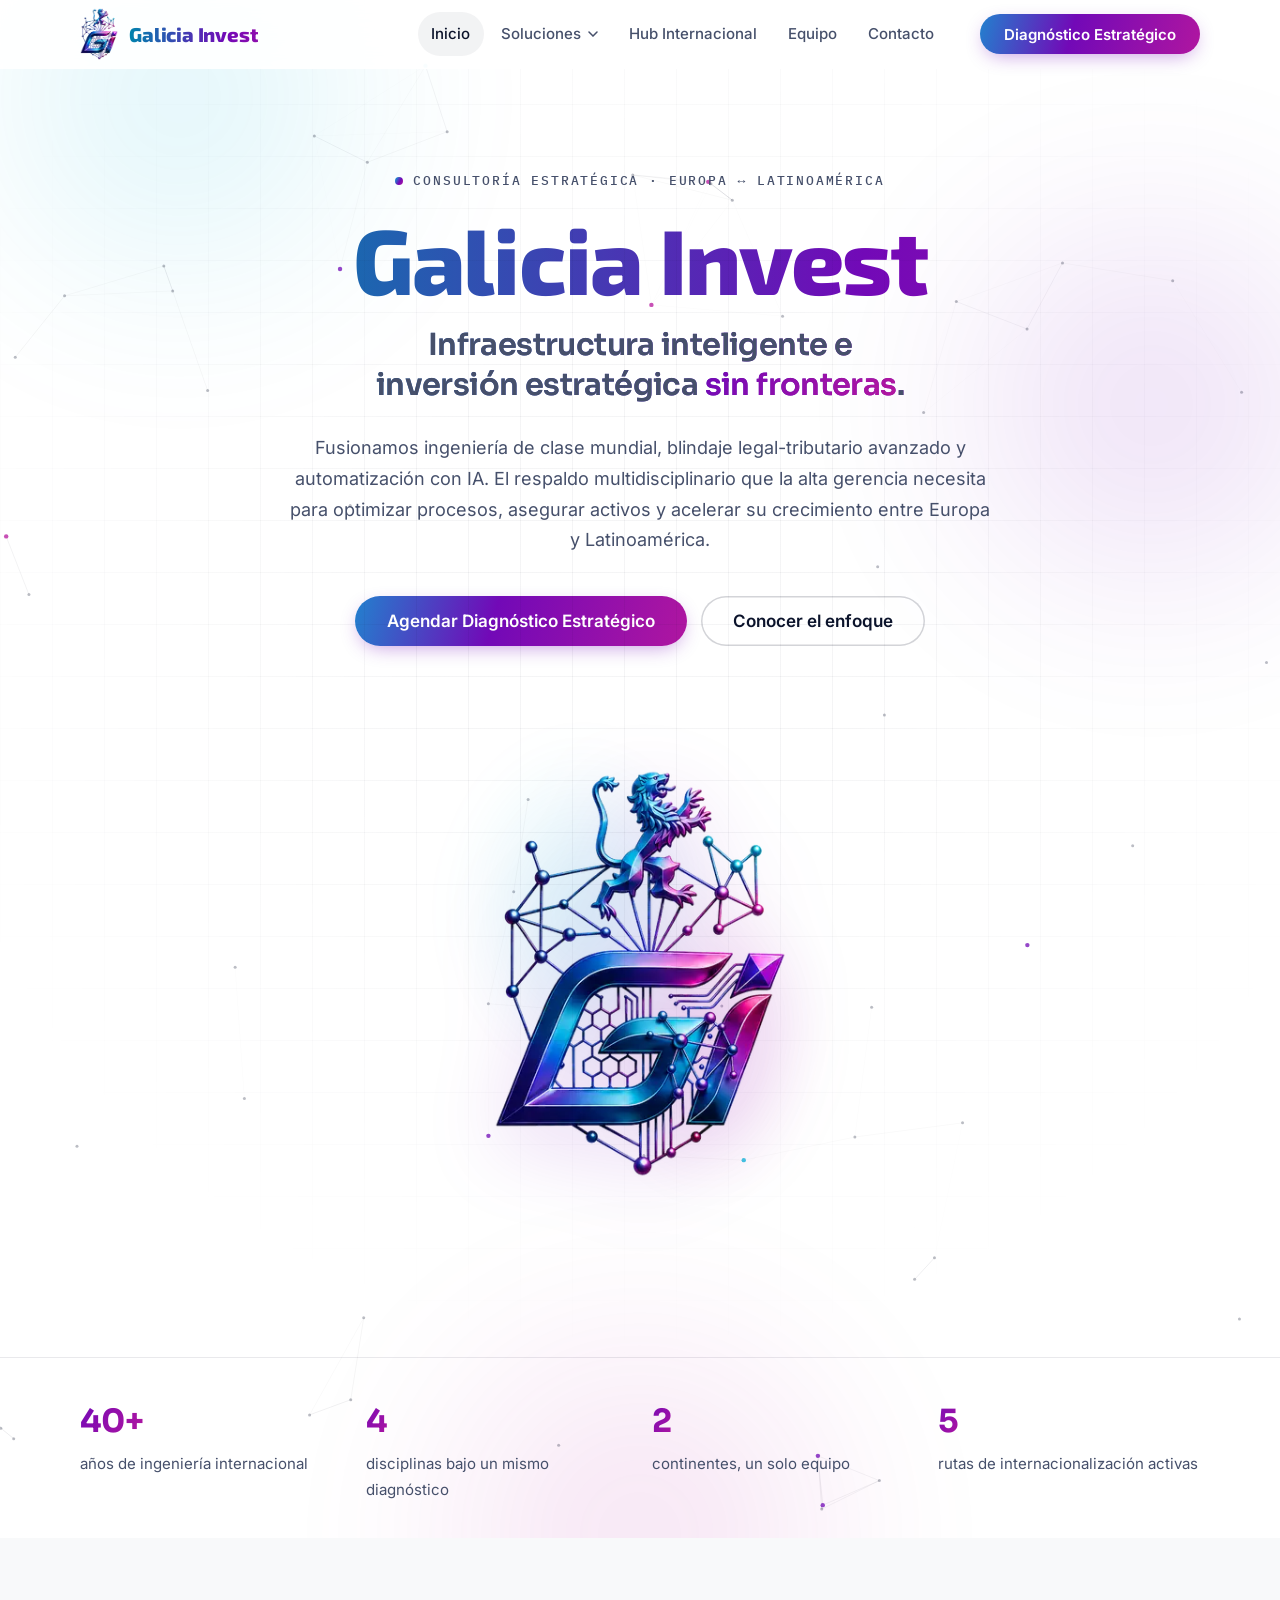
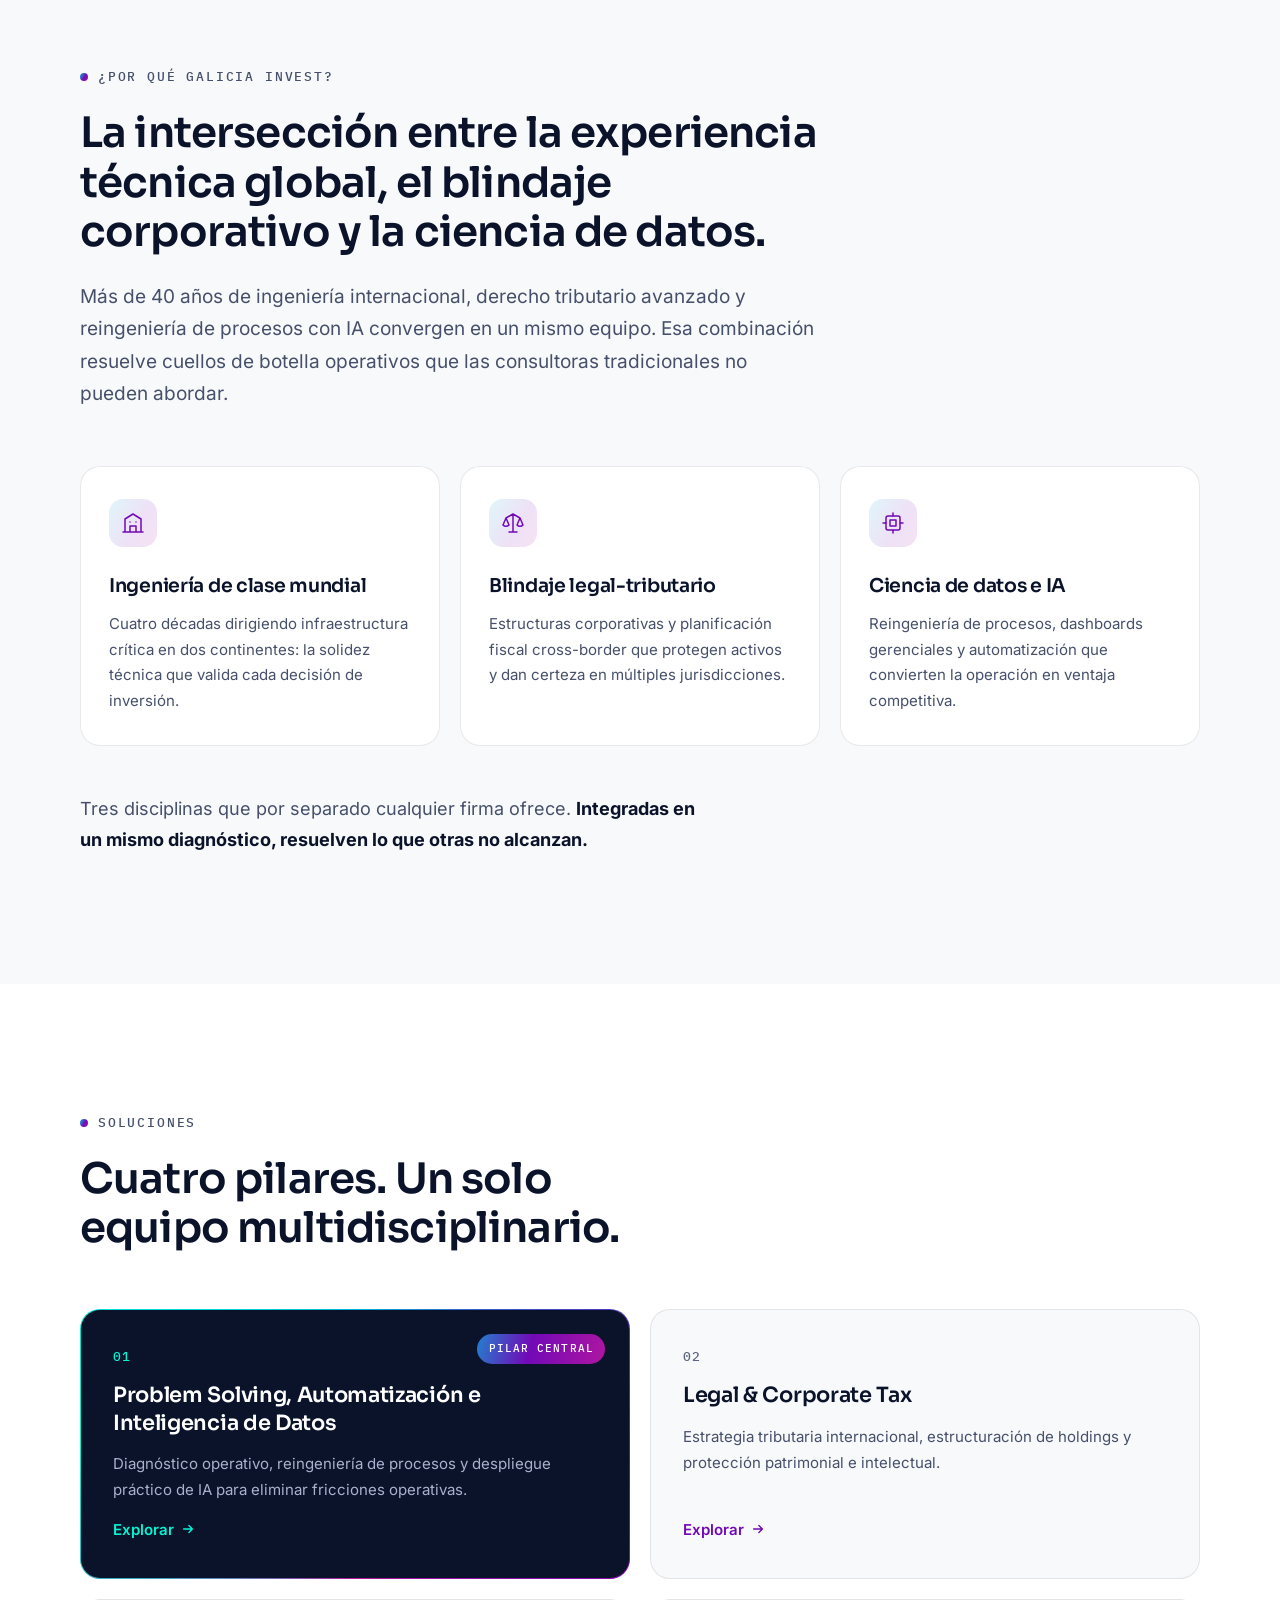
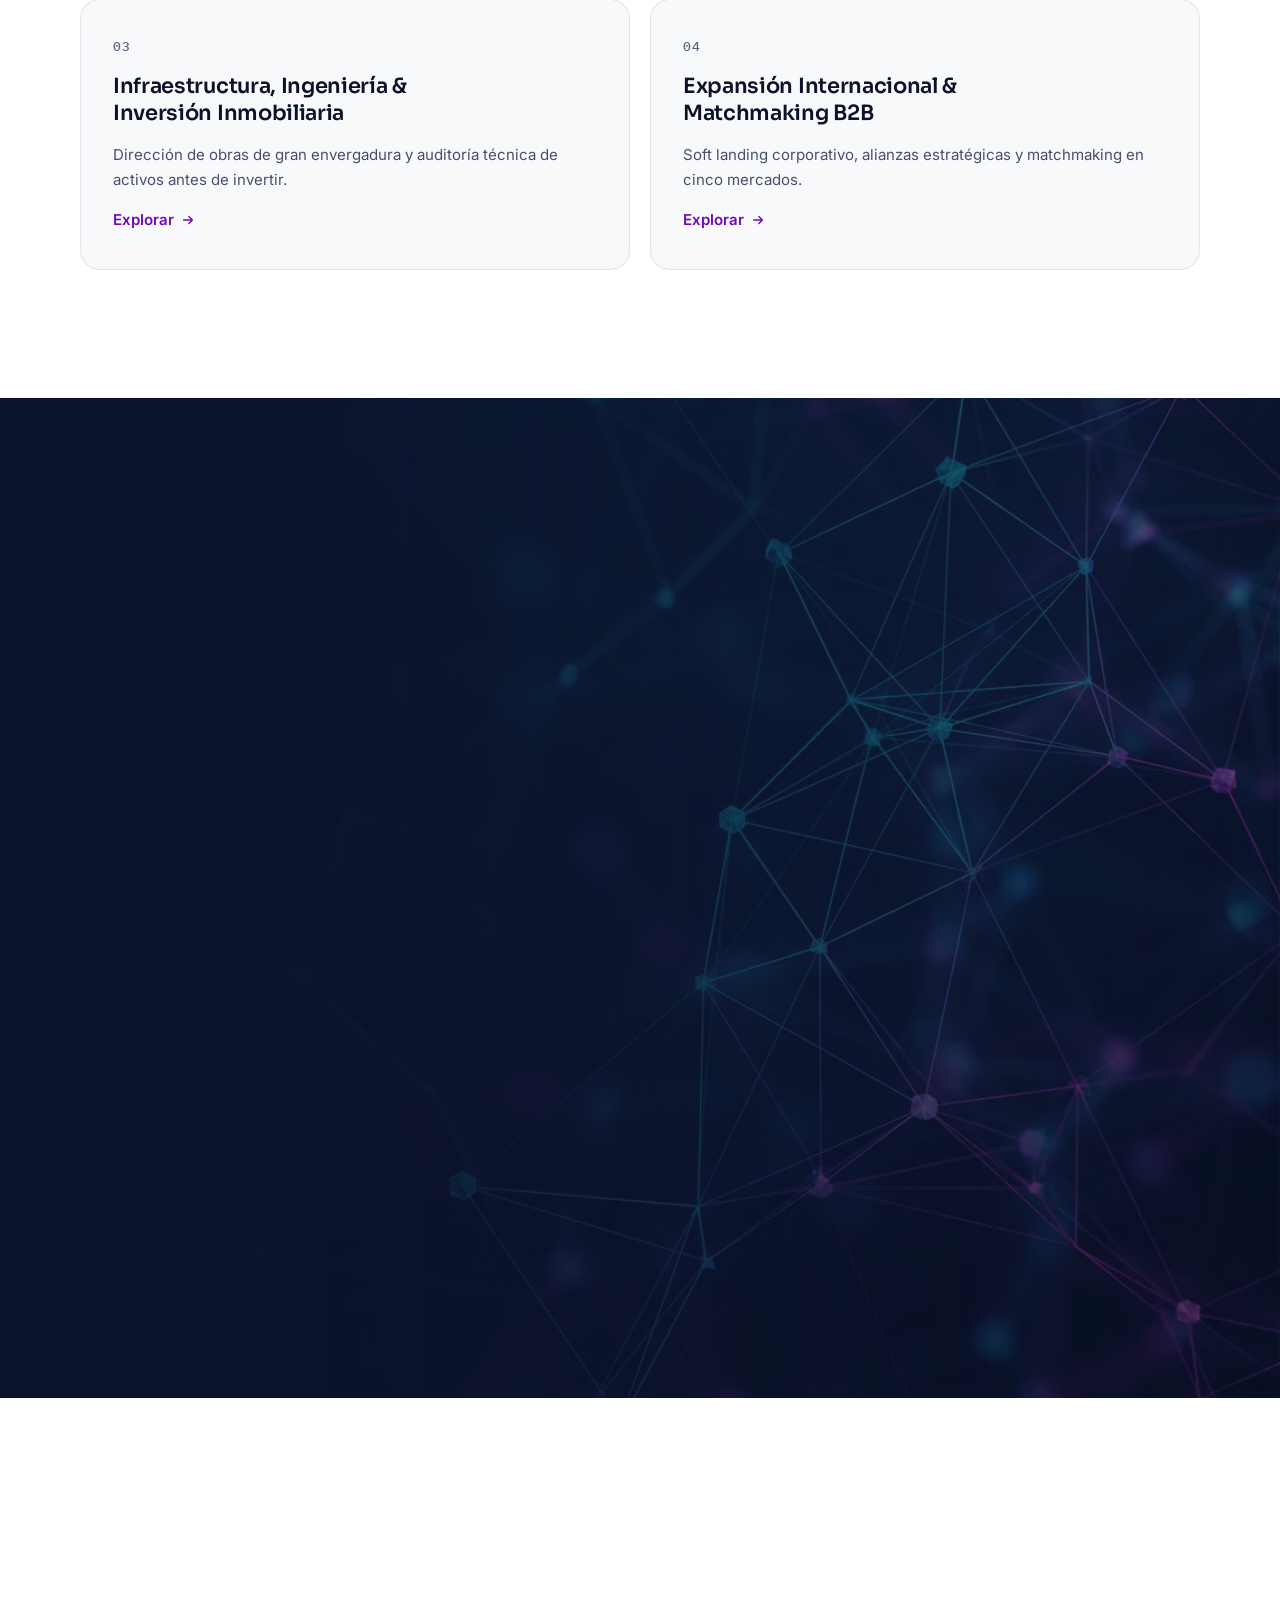
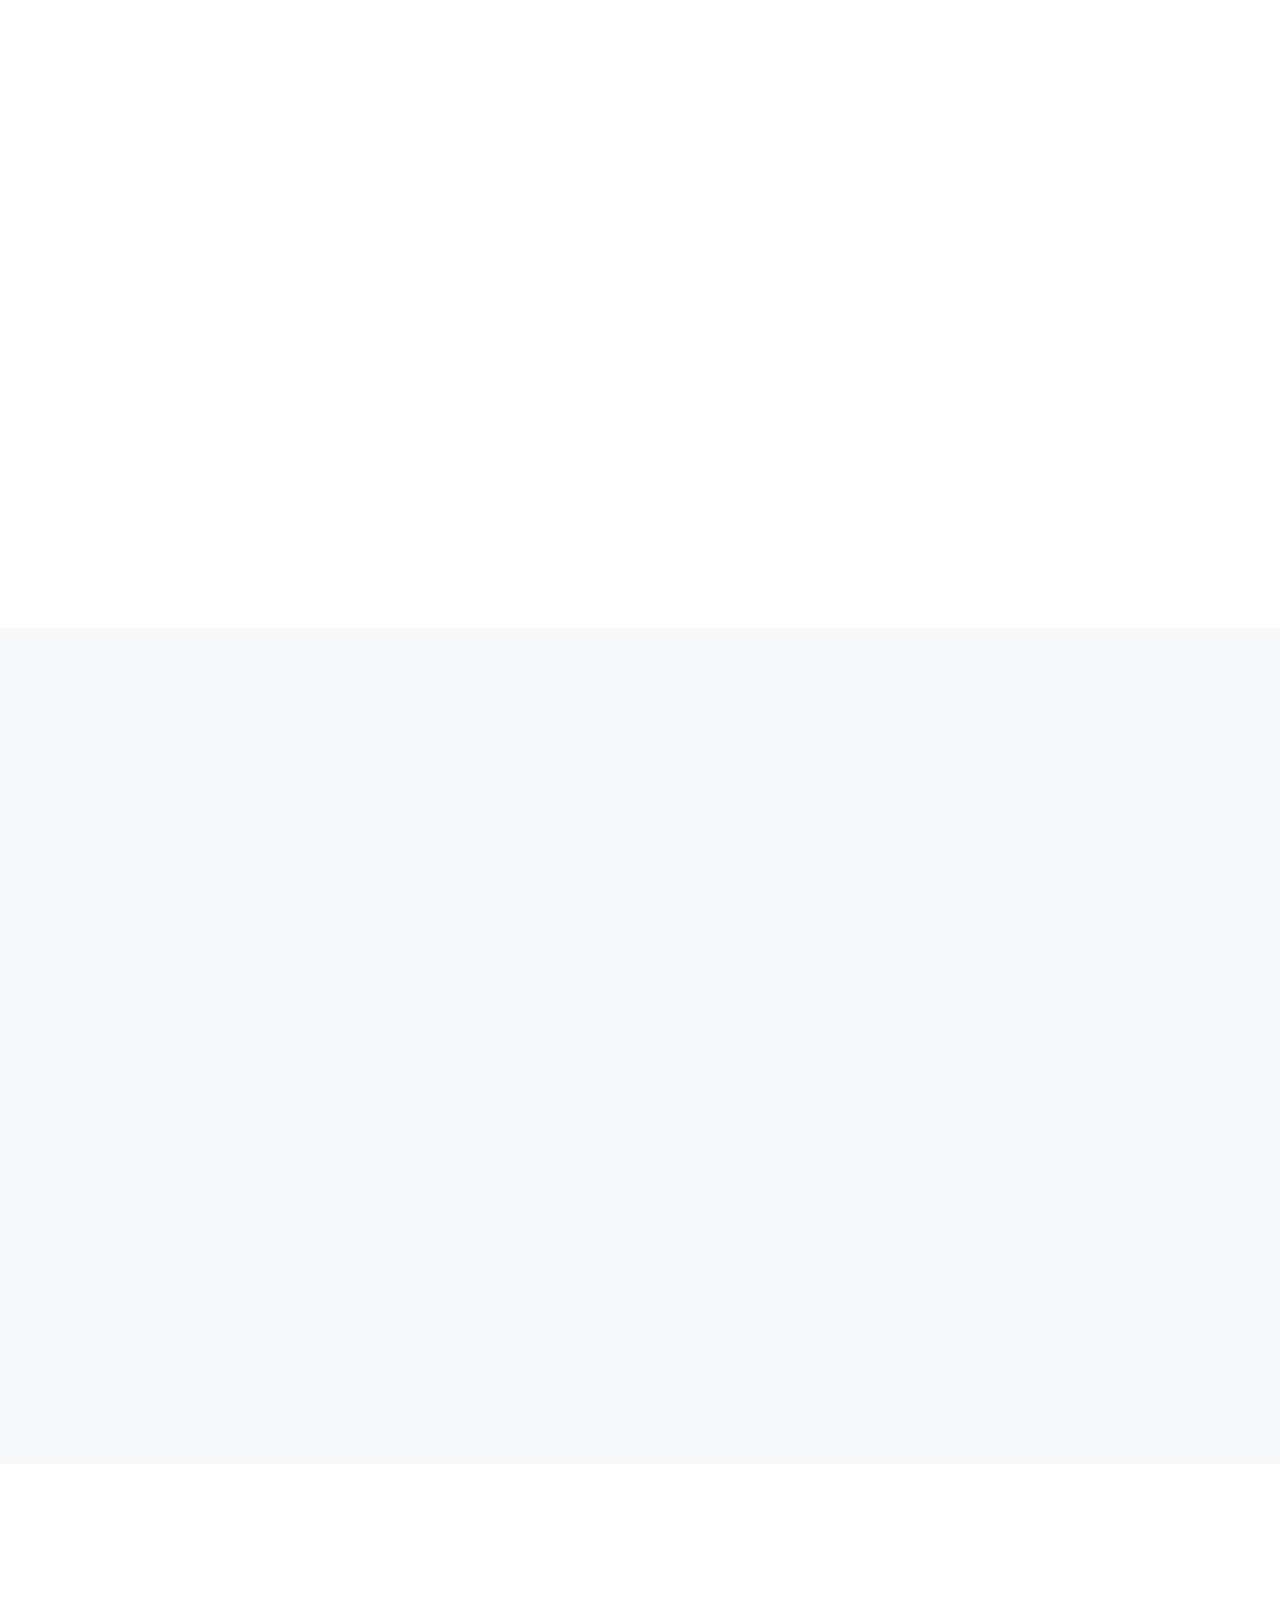
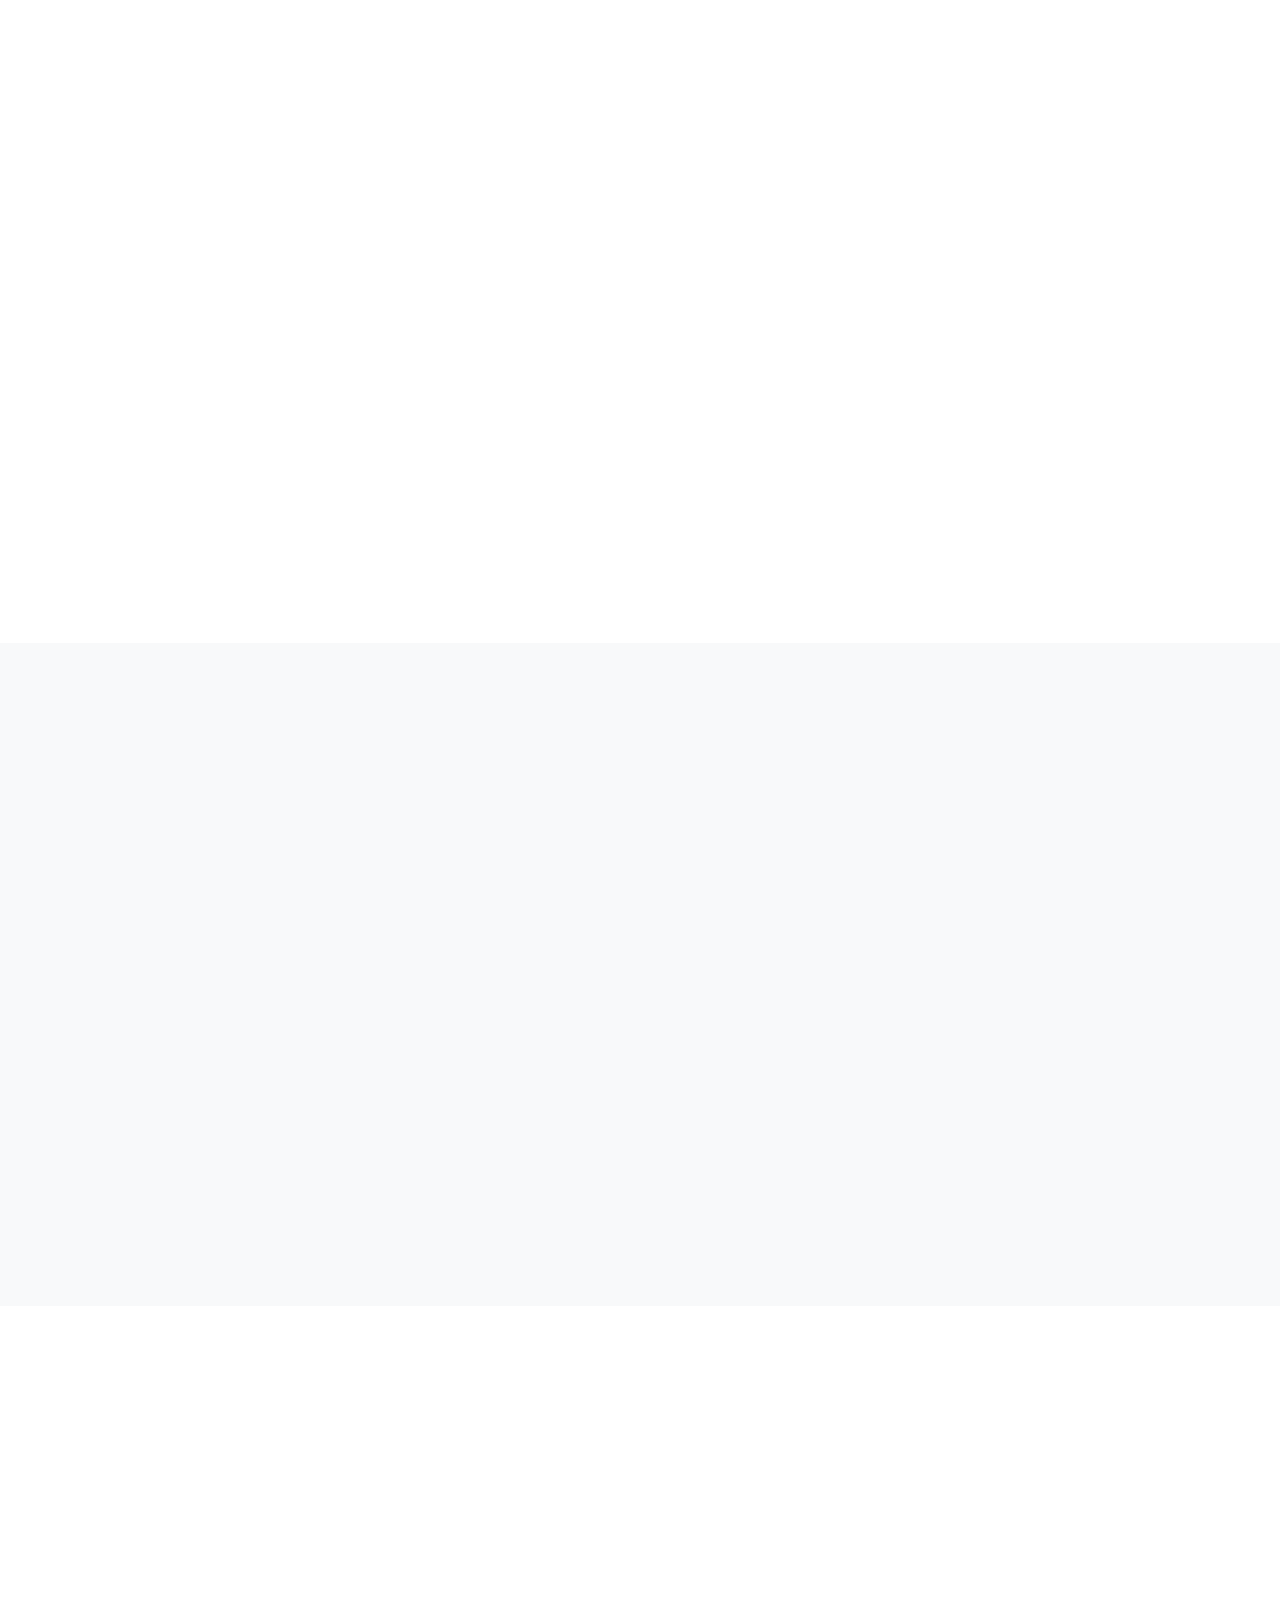
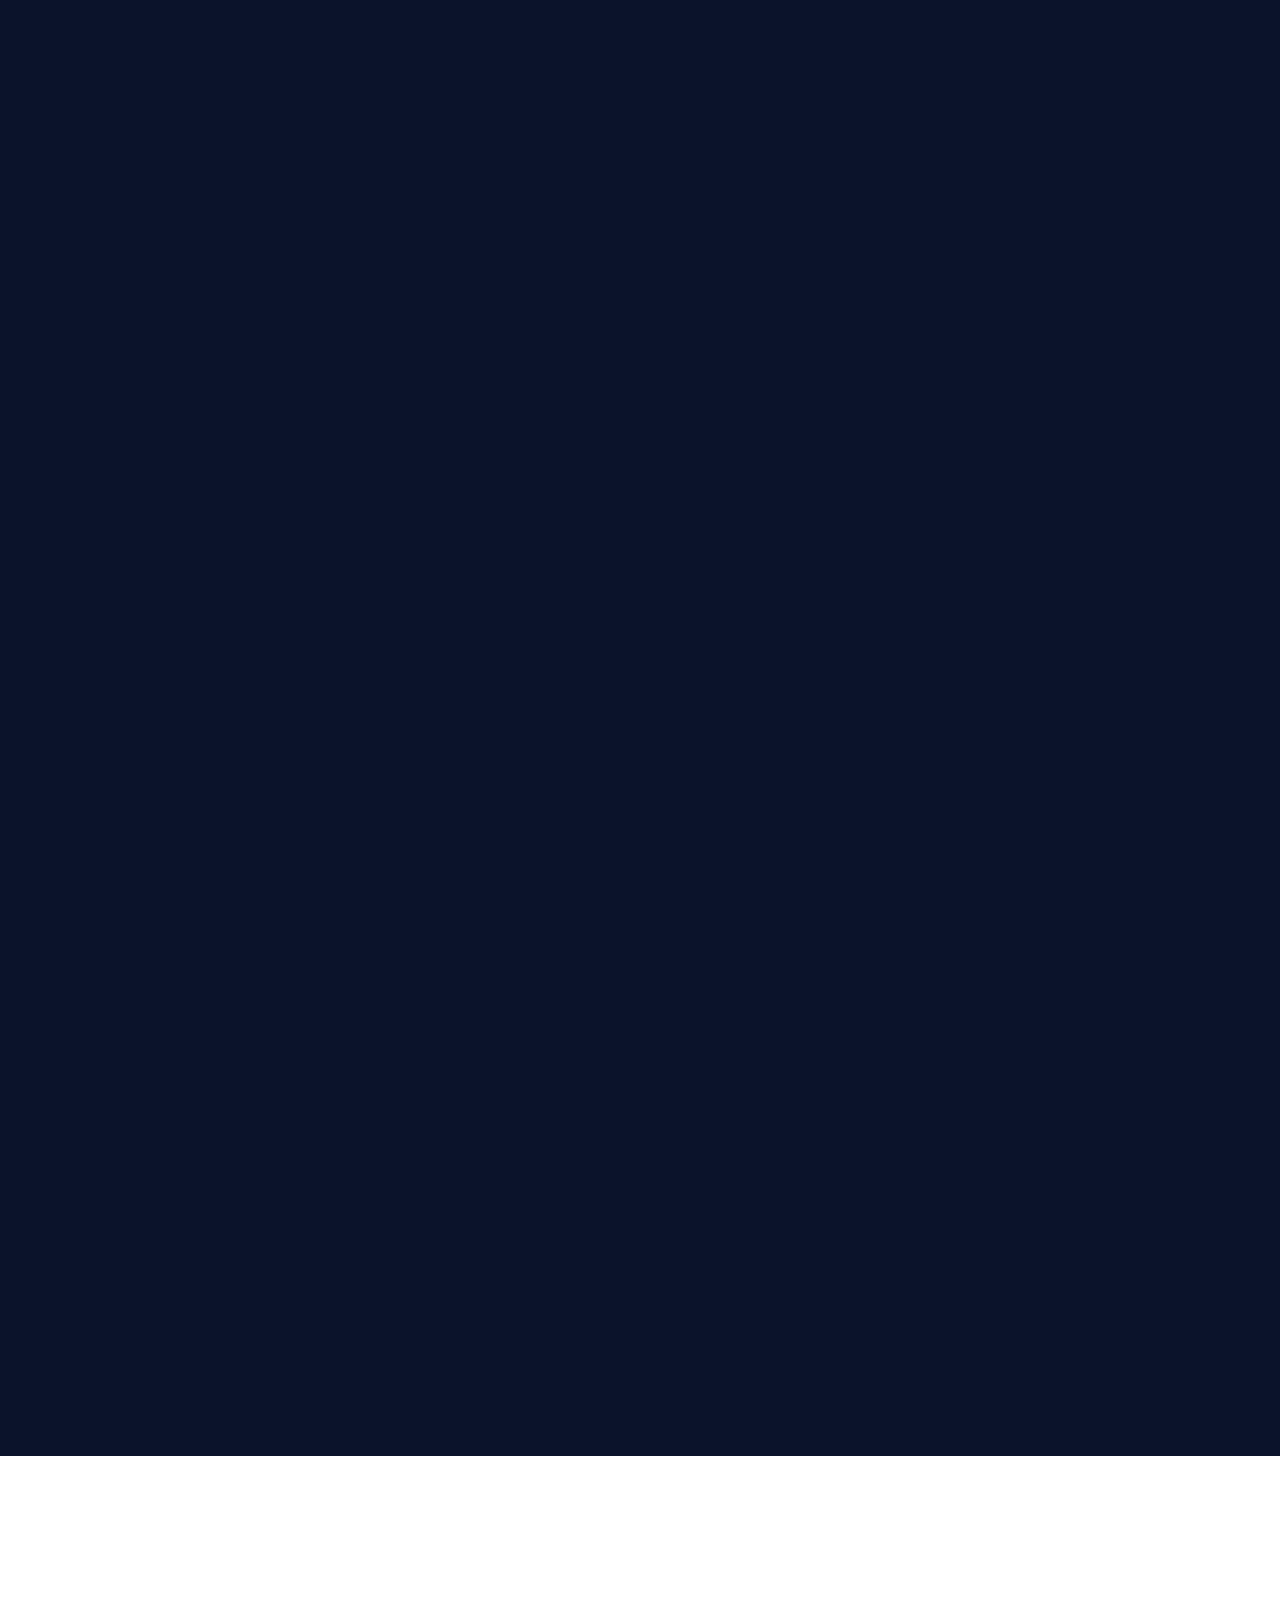
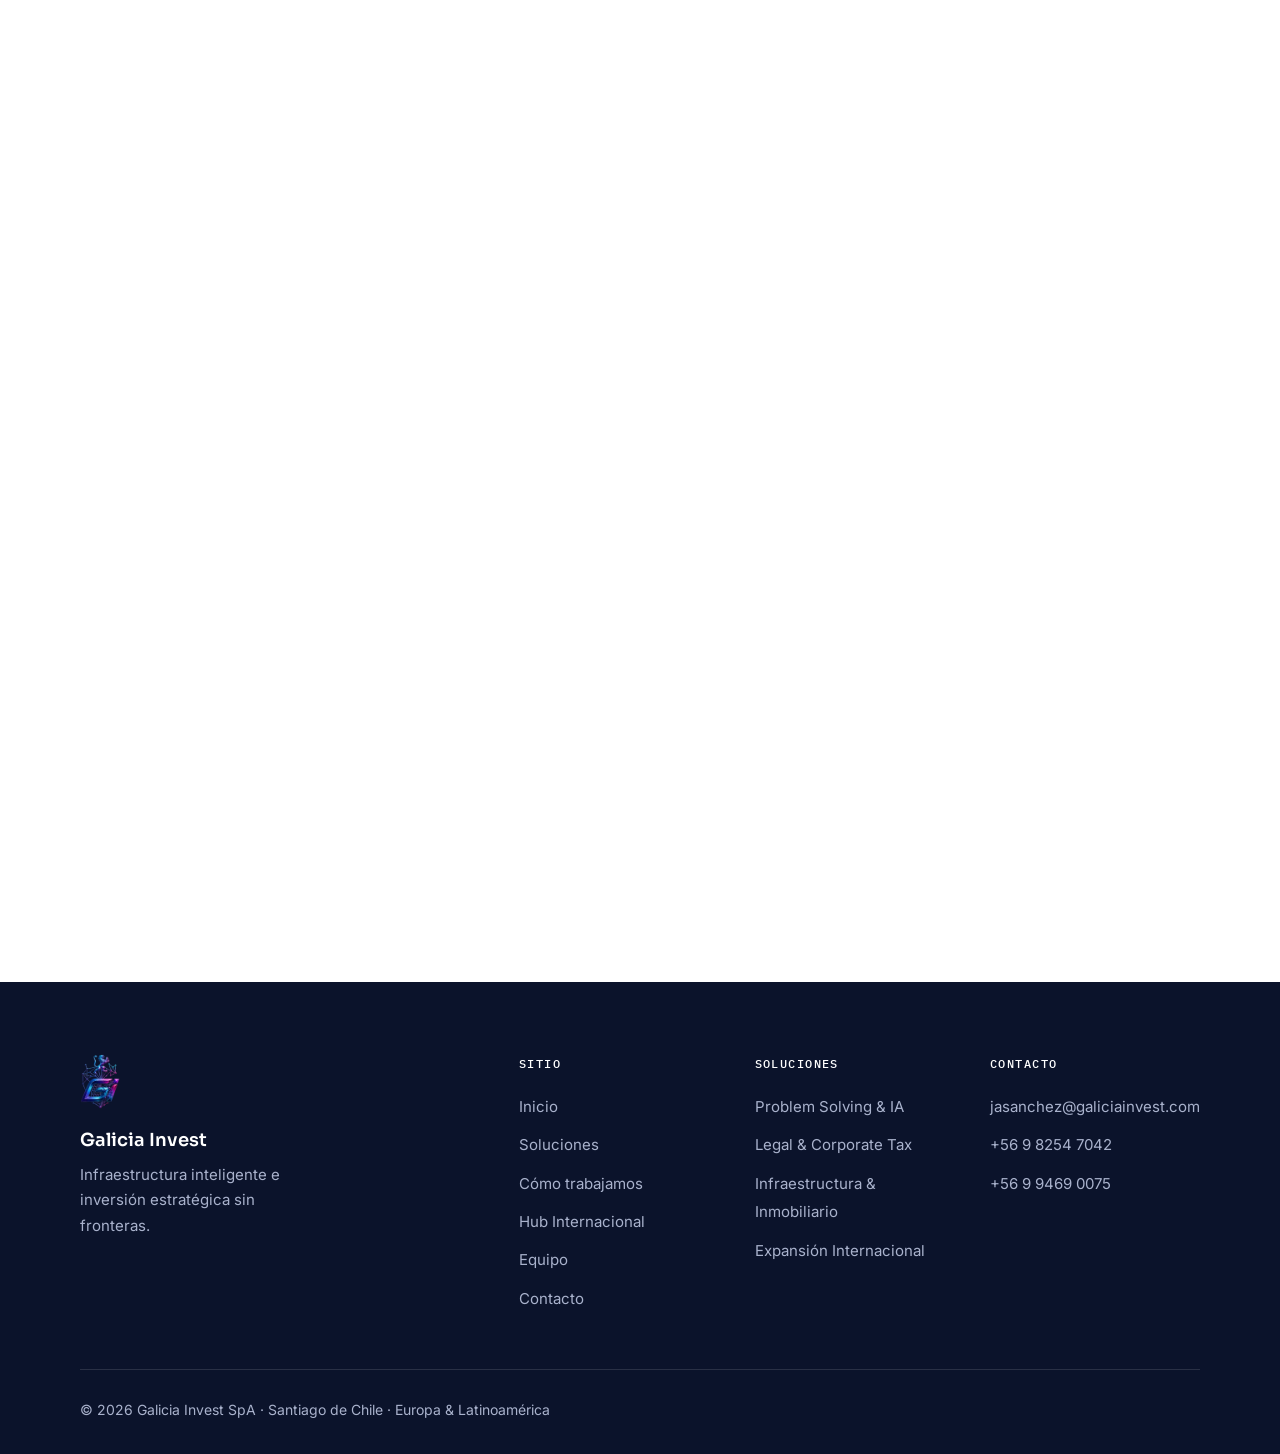
==== commit 67902260: "Deploy v1.3.0: coreografia scroll-scrubbed + fondo IA" ====
--- a/index.html
+++ b/index.html
@@ -26,4 +26,4 @@
     { "@type": "Offer", "itemOffered": { "@type": "Service", "name": "Infraestructura, Ingeniería & Inversión Inmobiliaria", "serviceType": "Dirección de obras civiles, due diligence técnico y estructuración de proyectos de inversión" } },
     { "@type": "Offer", "itemOffered": { "@type": "Service", "name": "Expansión Internacional & Matchmaking B2B", "serviceType": "Soft landing corporativo, alianzas estratégicas y rutas de internacionalización" } }
   ]
-}</script><script src="js/analytics.js" defer="defer"></script></head><body><a class="skip-link" href="#inicio">Saltar al contenido</a><div class="scroll-progress" aria-hidden="true"><span id="scroll-progress-bar"></span></div><header class="site-header" id="header"><div class="header-inner"><a class="brand" href="#inicio" aria-label="Galicia Invest — inicio"><img src="assets/logo-gi-96.webp" alt="" width="34" height="47" fetchpriority="high"> <span class="brand-name">Galicia&nbsp;Invest</span></a><nav class="main-nav" id="main-nav" aria-label="Navegación principal"><ul><li><a href="#inicio" class="nav-link">Inicio</a></li><li class="has-dropdown"><button class="nav-link dropdown-toggle" aria-expanded="false" aria-controls="dropdown-soluciones">Soluciones <svg width="10" height="6" viewBox="0 0 10 6" fill="none" aria-hidden="true"><path d="M1 1l4 4 4-4" stroke="currentColor" stroke-width="1.5" stroke-linecap="round"/></svg></button><ul class="dropdown" id="dropdown-soluciones"><li><a href="#pilar-1"><strong>Problem Solving &amp; IA</strong><span>Automatización e inteligencia de datos</span></a></li><li><a href="#pilar-2"><strong>Legal &amp; Corporate Tax</strong><span>Blindaje e impuestos</span></a></li><li><a href="#pilar-3"><strong>Infraestructura &amp; Inmobiliario</strong><span>Ingeniería y due diligence</span></a></li><li><a href="#pilar-4"><strong>Expansión Internacional</strong><span>Soft landing y matchmaking B2B</span></a></li></ul></li><li><a href="#hub" class="nav-link">Hub Internacional</a></li><li><a href="#equipo" class="nav-link">Equipo</a></li><li><a href="#contacto" class="nav-link">Contacto</a></li><li class="nav-cta-item"><a href="#contacto" class="btn btn-gradient btn-lg btn-full">Diagnóstico Estratégico</a></li></ul></nav><a href="#contacto" class="btn btn-gradient btn-header">Diagnóstico Estratégico</a> <button class="menu-toggle" id="menu-toggle" aria-expanded="false" aria-controls="main-nav" aria-label="Abrir menú"><span></span><span></span></button></div></header><main><section class="hero" id="inicio"><div class="aurora" aria-hidden="true"><i></i><i></i><i></i></div><div class="hero-glow" id="hero-glow" aria-hidden="true"></div><canvas class="hero-canvas" id="constellation" aria-hidden="true"></canvas><div class="hero-inner"><p class="eyebrow hero-seq">Consultoría estratégica · Europa ↔ Latinoamérica</p><h1 class="hero-title hero-seq">Galicia Invest <span class="hero-slogan">Infraestructura inteligente e inversión estratégica <em>sin fronteras</em>.</span></h1><p class="hero-text hero-seq">Fusionamos ingeniería de clase mundial, blindaje legal-tributario avanzado y automatización con IA. El respaldo multidisciplinario que la alta gerencia necesita para optimizar procesos, asegurar activos y acelerar su crecimiento entre Europa y Latinoamérica.</p><div class="hero-actions hero-seq"><a href="#contacto" class="btn btn-gradient btn-lg">Agendar Diagnóstico Estratégico</a> <a href="#sinergia" class="btn btn-ghost btn-lg">Conocer el enfoque</a></div><div class="hero-logo hero-seq"><div class="logo-stage"><img src="assets/logo-gi-320.webp" srcset="assets/logo-gi-320.webp 320w, assets/logo-gi-640.webp 640w" sizes="(max-width: 640px) 200px, 300px" alt="Isotipo de Galicia Invest: monograma GI con león y red de nodos" width="300" height="414" loading="lazy" decoding="async"></div></div></div><div class="hero-stats"><dl><div><dt data-count="40" data-suffix="+">40+</dt><dd>años de ingeniería internacional</dd></div><div><dt data-count="4">4</dt><dd>disciplinas bajo un mismo diagnóstico</dd></div><div><dt data-count="2">2</dt><dd>continentes, un solo equipo</dd></div><div><dt data-count="5">5</dt><dd>rutas de internacionalización activas</dd></div></dl></div></section><section class="section section-gris" id="sinergia"><div class="container"><p class="eyebrow reveal">¿Por qué Galicia Invest?</p><h2 class="action-title reveal">La intersección entre la experiencia técnica global, el blindaje corporativo y la ciencia de datos.</h2><p class="section-lead reveal">Más de 40 años de ingeniería internacional, derecho tributario avanzado y reingeniería de procesos con IA convergen en un mismo equipo. Esa combinación resuelve cuellos de botella operativos que las consultoras tradicionales no pueden abordar.</p><div class="triad reveal-group"><article class="triad-card reveal"><div class="triad-node" aria-hidden="true"><svg viewBox="0 0 24 24" fill="none" stroke="currentColor" stroke-width="1.5" stroke-linecap="round" stroke-linejoin="round"><path d="M2 21h20M4 21V8l8-5 8 5v13M9 21v-6h6v6M9 11h.01M15 11h.01"/></svg></div><h3>Ingeniería de clase mundial</h3><p>Cuatro décadas dirigiendo infraestructura crítica en dos continentes: la solidez técnica que valida cada decisión de inversión.</p></article><article class="triad-card reveal"><div class="triad-node" aria-hidden="true"><svg viewBox="0 0 24 24" fill="none" stroke="currentColor" stroke-width="1.5" stroke-linecap="round" stroke-linejoin="round"><path d="M12 3v18M5 7l7-4 7 4M5 7v0l-3 7a4 4 0 0 0 6 0L5 7zM19 7v0l-3 7a4 4 0 0 0 6 0l-3-7zM8 21h8"/></svg></div><h3>Blindaje legal-tributario</h3><p>Estructuras corporativas y planificación fiscal cross-border que protegen activos y dan certeza en múltiples jurisdicciones.</p></article><article class="triad-card reveal"><div class="triad-node" aria-hidden="true"><svg viewBox="0 0 24 24" fill="none" stroke="currentColor" stroke-width="1.5" stroke-linecap="round" stroke-linejoin="round"><rect x="5" y="5" width="14" height="14" rx="2"/><path d="M9 9h6v6H9zM5 12H2M22 12h-3M12 5V2M12 22v-3"/></svg></div><h3>Ciencia de datos e IA</h3><p>Reingeniería de procesos, dashboards gerenciales y automatización que convierten la operación en ventaja competitiva.</p></article></div><p class="triad-closing reveal">Tres disciplinas que por separado cualquier firma ofrece. <strong>Integradas en un mismo diagnóstico, resuelven lo que otras no alcanzan.</strong></p></div></section><section class="section" id="pilares"><div class="container"><p class="eyebrow reveal">Soluciones</p><h2 class="action-title reveal">Cuatro pilares. Un solo equipo multidisciplinario.</h2><div class="pillar-grid reveal-group"><a href="#pilar-1" class="pillar-card pillar-card-dark reveal"><span class="pillar-tag">Pilar central</span> <span class="pillar-index">01</span><h3>Problem Solving, Automatización e Inteligencia de Datos</h3><p>Diagnóstico operativo, reingeniería de procesos y despliegue práctico de IA para eliminar fricciones operativas.</p><span class="pillar-link">Explorar<svg width="14" height="14" viewBox="0 0 16 16" fill="none" aria-hidden="true"><path d="M3 8h10M9 4l4 4-4 4" stroke="currentColor" stroke-width="1.6" stroke-linecap="round" stroke-linejoin="round"/></svg></span></a><a href="#pilar-2" class="pillar-card reveal"><span class="pillar-index">02</span><h3>Legal &amp; Corporate Tax</h3><p>Estrategia tributaria internacional, estructuración de holdings y protección patrimonial e intelectual.</p><span class="pillar-link">Explorar<svg width="14" height="14" viewBox="0 0 16 16" fill="none" aria-hidden="true"><path d="M3 8h10M9 4l4 4-4 4" stroke="currentColor" stroke-width="1.6" stroke-linecap="round" stroke-linejoin="round"/></svg></span></a><a href="#pilar-3" class="pillar-card reveal"><span class="pillar-index">03</span><h3>Infraestructura, Ingeniería &amp; Inversión Inmobiliaria</h3><p>Dirección de obras de gran envergadura y auditoría técnica de activos antes de invertir.</p><span class="pillar-link">Explorar<svg width="14" height="14" viewBox="0 0 16 16" fill="none" aria-hidden="true"><path d="M3 8h10M9 4l4 4-4 4" stroke="currentColor" stroke-width="1.6" stroke-linecap="round" stroke-linejoin="round"/></svg></span></a><a href="#pilar-4" class="pillar-card reveal"><span class="pillar-index">04</span><h3>Expansión Internacional &amp; Matchmaking B2B</h3><p>Soft landing corporativo, alianzas estratégicas y matchmaking en cinco mercados.</p><span class="pillar-link">Explorar<svg width="14" height="14" viewBox="0 0 16 16" fill="none" aria-hidden="true"><path d="M3 8h10M9 4l4 4-4 4" stroke="currentColor" stroke-width="1.6" stroke-linecap="round" stroke-linejoin="round"/></svg></span></a></div></div></section><section class="section soluciones-detalle section-dark" id="pilar-1"><div class="container solucion"><div class="solucion-head"><p class="eyebrow eyebrow-light reveal">Pilar 01</p><h2 class="reveal">Problem Solving, Automatización e Inteligencia de Datos</h2><p class="solucion-lead reveal">Convertimos operaciones lentas en sistemas medibles, automatizados y escalables. Es el punto de partida natural de todo diagnóstico.</p></div><ol class="subservicios reveal-group"><li class="reveal"><span class="sub-letter">A</span><div><h3>Diagnóstico Operativo y Reingeniería de Procesos</h3><p>Detección y eliminación de los cuellos de botella que frenan el crecimiento de la operación.</p></div></li><li class="reveal"><span class="sub-letter">B</span><div><h3>Arquitectura de Datos y Reportes Gerenciales</h3><p>Dashboards automatizados en tiempo real para decisiones directivas basadas en evidencia.</p></div></li><li class="reveal"><span class="sub-letter">C</span><div><h3>Desarrollo Web Avanzado y Ecosistemas Digitales</h3><p>Aplicaciones móviles a medida, prototipado rápido, SEO técnico, embudos B2B, Google Ads y optimización de dominios y cloud.</p></div></li><li class="reveal"><span class="sub-letter">D</span><div><h3>Integración Práctica de Inteligencia Artificial</h3><p>Automatización de tareas repetitivas y despliegue de APIs con impacto operativo inmediato.</p></div></li></ol><div class="solucion-nav reveal"><a class="nav-cta" href="#contacto">Agendar diagnóstico de este pilar<svg width="14" height="14" viewBox="0 0 16 16" fill="none" aria-hidden="true"><path d="M3 8h10M9 4l4 4-4 4" stroke="currentColor" stroke-width="1.6" stroke-linecap="round" stroke-linejoin="round"/></svg></a><a href="#pilar-2"><span><span class="nav-label">Siguiente pilar</span>Legal &amp; Corporate Tax</span><svg width="14" height="14" viewBox="0 0 16 16" fill="none" aria-hidden="true"><path d="M3 8h10M9 4l4 4-4 4" stroke="currentColor" stroke-width="1.6" stroke-linecap="round" stroke-linejoin="round"/></svg></a></div></div></section><section class="section soluciones-detalle" id="pilar-2"><div class="container solucion"><div class="solucion-head"><p class="eyebrow reveal">Pilar 02</p><h2 class="reveal">Legal &amp; Corporate Tax</h2><p class="solucion-lead reveal">Blindaje corporativo y eficiencia fiscal para operar con certeza en múltiples jurisdicciones.</p></div><ol class="subservicios reveal-group"><li class="reveal"><span class="sub-letter">A</span><div><h3>Estrategia Tributaria Nacional e Internacional</h3><p>Planificación fiscal cross-border y aplicación de Convenios para evitar la Doble Tributación (CDT).</p></div></li><li class="reveal"><span class="sub-letter">B</span><div><h3>Derecho Corporativo y Estructuración de Holdings</h3><p>Holdings, sociedades offshore y vehículos inbound orientados a la protección patrimonial.</p></div></li><li class="reveal"><span class="sub-letter">C</span><div><h3>Propiedad Intelectual, Marcas y Patentes</h3><p>Registro y defensa de marcas, software y tecnología en la era digital.</p></div></li></ol><div class="solucion-nav reveal"><a class="nav-cta" href="#contacto">Agendar diagnóstico de este pilar<svg width="14" height="14" viewBox="0 0 16 16" fill="none" aria-hidden="true"><path d="M3 8h10M9 4l4 4-4 4" stroke="currentColor" stroke-width="1.6" stroke-linecap="round" stroke-linejoin="round"/></svg></a><a href="#pilar-3"><span><span class="nav-label">Siguiente pilar</span>Infraestructura &amp; Inversión Inmobiliaria</span><svg width="14" height="14" viewBox="0 0 16 16" fill="none" aria-hidden="true"><path d="M3 8h10M9 4l4 4-4 4" stroke="currentColor" stroke-width="1.6" stroke-linecap="round" stroke-linejoin="round"/></svg></a></div></div></section><section class="section soluciones-detalle section-gris" id="pilar-3"><div class="container solucion"><div class="solucion-head"><p class="eyebrow reveal">Pilar 03</p><h2 class="reveal">Infraestructura, Ingeniería &amp; Inversión Inmobiliaria</h2><p class="solucion-lead reveal">Más de 40 años de respaldo técnico en infraestructura crítica, al servicio de cada decisión de inversión.</p></div><ol class="subservicios reveal-group"><li class="reveal"><span class="sub-letter">A</span><div><h3>Consultoría y Dirección de Obras Civiles de Gran Envergadura</h3><p>Respaldo técnico en proyectos residenciales, portuarios, viales e hídricos.</p></div></li><li class="reveal"><span class="sub-letter">B</span><div><h3>Due Diligence Técnico e Inmobiliario</h3><p>Auditoría técnica de activos, terrenos y viabilidad estructural antes de invertir.</p></div></li><li class="reveal"><span class="sub-letter">C</span><div><h3>Estructuración de Proyectos de Inversión</h3><p>Licitaciones internacionales y negociación con proveedores globales.</p></div></li></ol><div class="solucion-nav reveal"><a class="nav-cta" href="#contacto">Agendar diagnóstico de este pilar<svg width="14" height="14" viewBox="0 0 16 16" fill="none" aria-hidden="true"><path d="M3 8h10M9 4l4 4-4 4" stroke="currentColor" stroke-width="1.6" stroke-linecap="round" stroke-linejoin="round"/></svg></a><a href="#pilar-4"><span><span class="nav-label">Siguiente pilar</span>Expansión Internacional &amp; Matchmaking B2B</span><svg width="14" height="14" viewBox="0 0 16 16" fill="none" aria-hidden="true"><path d="M3 8h10M9 4l4 4-4 4" stroke="currentColor" stroke-width="1.6" stroke-linecap="round" stroke-linejoin="round"/></svg></a></div></div></section><section class="section soluciones-detalle" id="pilar-4"><div class="container solucion"><div class="solucion-head"><p class="eyebrow reveal">Pilar 04</p><h2 class="reveal">Expansión Internacional &amp; Matchmaking B2B</h2><p class="solucion-lead reveal">Ingreso seguro a nuevos mercados, con redes locales que ya funcionan.</p></div><ol class="subservicios reveal-group"><li class="reveal"><span class="sub-letter">A</span><div><h3>Estrategia de Soft Landing Corporativo</h3><p>Ingreso seguro y ordenado a nuevos mercados regulados.</p></div></li><li class="reveal"><span class="sub-letter">B</span><div><h3>Conexiones Comerciales y Alianzas Estratégicas</h3><p>Matchmaking B2B corporativo con contrapartes validadas.</p></div></li><li class="reveal"><span class="sub-letter">C</span><div><h3>Rutas de Internacionalización</h3><p>Especialización en Europa, Argentina, Perú, Colombia y Venezuela.</p></div></li></ol><div class="solucion-nav reveal"><a class="nav-cta" href="#contacto">Agendar diagnóstico de este pilar<svg width="14" height="14" viewBox="0 0 16 16" fill="none" aria-hidden="true"><path d="M3 8h10M9 4l4 4-4 4" stroke="currentColor" stroke-width="1.6" stroke-linecap="round" stroke-linejoin="round"/></svg></a><a href="#metodologia"><span><span class="nav-label">Siguiente</span>Cómo trabajamos</span><svg width="14" height="14" viewBox="0 0 16 16" fill="none" aria-hidden="true"><path d="M3 8h10M9 4l4 4-4 4" stroke="currentColor" stroke-width="1.6" stroke-linecap="round" stroke-linejoin="round"/></svg></a></div></div></section><section class="section section-gris" id="metodologia"><div class="container"><p class="eyebrow reveal">Cómo trabajamos</p><h2 class="action-title reveal">Del diagnóstico a la optimización perpetua, en cuatro pasos.</h2><div class="metodo-grid reveal-group"><article class="metodo-step reveal"><span class="metodo-num">Paso 01</span><h3>Diagnóstico Estratégico</h3><p>Auditoría técnica, legal y de datos para localizar el cuello de botella real, no el aparente.</p></article><article class="metodo-step reveal"><span class="metodo-num">Paso 02</span><h3>Hoja de Ruta</h3><p>Plan de acción priorizado por impacto, con plazos, responsables e indicadores medibles.</p></article><article class="metodo-step reveal"><span class="metodo-num">Paso 03</span><h3>Implementación</h3><p>Código, estructuras legales y dirección técnica ejecutados por el mismo equipo que diagnosticó.</p></article><article class="metodo-step reveal"><span class="metodo-num">Paso 04</span><h3>Optimización Continua</h3><p>Dashboards gerenciales en tiempo real y mejora perpetua de procesos con IA.</p></article></div></div></section><section class="section" id="equipo"><div class="container"><p class="eyebrow reveal">Nuestro ADN</p><h2 class="action-title reveal">No teorizamos sobre el papel: diseñamos e implementamos.</h2><div class="adn-grid reveal-group"><article class="adn-card reveal"><h3>Misión</h3><p>Desbloquear el potencial de crecimiento de las empresas a través de la inteligencia operativa y la reingeniería basada en datos, estructurando inversiones estratégicas y soluciones legales cross-border que permitan expandirse sin fronteras.</p></article><article class="adn-card reveal"><h3>Visión</h3><p>Liderar la nueva era de la consultoría corporativa multidisciplinaria, donde la fusión de ingeniería de clase mundial y automatización avanzada con IA establezca el nuevo estándar de escalabilidad empresarial global.</p></article></div><div class="valores-grid reveal-group"><article class="valor reveal"><span class="valor-dot" aria-hidden="true"></span><h3>Resolución Disruptiva</h3><p>No teorizamos sobre el papel: diseñamos e implementamos código, algoritmos y estructuras eficaces para eliminar cuellos de botella reales.</p></article><article class="valor reveal"><span class="valor-dot" aria-hidden="true"></span><h3>Visión Sin Fronteras</h3><p>Rompemos barreras geográficas, técnicas y regulatorias para conectar capital, tecnología y territorio.</p></article><article class="valor reveal"><span class="valor-dot" aria-hidden="true"></span><h3>Evolución Continua</h3><p>Adoptamos la vanguardia tecnológica y de IA para optimizar de manera perpetua nuestros procesos y los resultados de nuestros clientes.</p></article></div><h2 class="action-title team-title reveal">Un equipo senior, cuatro disciplinas.</h2><div class="team-grid reveal-group"><article class="team-card reveal"><div class="team-avatar" aria-hidden="true"><svg viewBox="0 0 24 24" fill="none" stroke="currentColor" stroke-width="1.5" stroke-linecap="round" stroke-linejoin="round"><path d="M12 3v18M5 7l7-4 7 4M5 7l-3 7a4 4 0 0 0 6 0L5 7zM19 7l-3 7a4 4 0 0 0 6 0l-3-7zM8 21h8"/></svg></div><p class="team-role">Consultoría Legal &amp; Tributaria</p><h3>Estrategia fiscal internacional</h3><p>Precisión legal y mitigación de riesgos fiscales internacionales. Estructuras que protegen los activos corporativos en escenarios cross-border.</p><ul class="team-tags"><li>Tributación internacional</li><li>Holdings</li><li>Doble tributación</li></ul></article><article class="team-card reveal"><div class="team-avatar" aria-hidden="true"><svg viewBox="0 0 24 24" fill="none" stroke="currentColor" stroke-width="1.5" stroke-linecap="round" stroke-linejoin="round"><path d="M12 15a7 7 0 1 0 0-14 7 7 0 0 0 0 14zM8.2 13.9 7 23l5-3 5 3-1.2-9.1"/></svg></div><p class="team-role">Consultoría Legal Corporativa</p><h3>Derecho corporativo y PI</h3><p>Protección de activos corporativos y derechos de propiedad intelectual adaptados a la era digital: marcas, patentes y tecnología.</p><ul class="team-tags"><li>Derecho corporativo</li><li>Propiedad intelectual</li><li>Marcas y patentes</li></ul></article><article class="team-card reveal"><div class="team-avatar" aria-hidden="true"><svg viewBox="0 0 24 24" fill="none" stroke="currentColor" stroke-width="1.5" stroke-linecap="round" stroke-linejoin="round"><path d="M2 21h20M4 21V8l8-5 8 5v13M9 21v-6h6v6"/></svg></div><p class="team-role">Ingeniería Civil en Obras · Senior Partner</p><h3>Infraestructura crítica global</h3><p>Más de 40 años de trayectoria internacional liderando infraestructura crítica: del desarrollo residencial a represas y puertos. Gestión de riesgos macro con solidez técnica incuestionable.</p><ul class="team-tags"><li>Obras civiles</li><li>Due diligence</li><li>Gestión de riesgos</li></ul></article><article class="team-card reveal"><div class="team-avatar" aria-hidden="true"><svg viewBox="0 0 24 24" fill="none" stroke="currentColor" stroke-width="1.5" stroke-linecap="round" stroke-linejoin="round"><rect x="3" y="4" width="18" height="14" rx="2"/><path d="M8 10l-2 2 2 2M16 10l2 2-2 2M13 9l-2 6"/></svg></div><p class="team-role">Ingeniería Comercial · Máster en Automatización</p><h3>Economía, código e IA</h3><p>Perfil híbrido: economía y administración combinadas con desarrollo de aplicaciones, bases de datos y soluciones de IA. Comunicación ejecutiva multilingüe para negociaciones globales.</p><ul class="team-tags"><li>Automatización</li><li>IA aplicada</li><li>Negociación global</li></ul></article></div></div></section><section class="section section-dark" id="hub"><div class="aurora aurora-dark" aria-hidden="true"><i></i><i></i><i></i></div><canvas class="hub-trail" id="hub-trail" aria-hidden="true"></canvas><div class="container"><p class="eyebrow eyebrow-light reveal">Hub Internacional</p><h2 class="action-title reveal">Operamos localmente, con visión global.</h2><p class="section-lead section-lead-light reveal">Dominio de las normativas locales, los ecosistemas comerciales y las redes de contacto B2B, unificado en un solo hub. Un equipo que conoce el terreno a ambos lados del Atlántico.</p><figure class="hub-map reveal" aria-label="Mapa de conexiones entre Santiago de Chile, Europa, Argentina, Perú, Colombia y Venezuela"><svg viewBox="0 0 900 560" role="img" aria-hidden="true" id="hub-svg"><defs><linearGradient id="arcGrad" x1="0%" y1="100%" x2="100%" y2="0%"><stop offset="0%" stop-color="#00B4D8"/><stop offset="100%" stop-color="#B5179E"/></linearGradient><radialGradient id="nodeGlow" cx="50%" cy="50%" r="50%"><stop offset="0%" stop-color="#00F5D4" stop-opacity=".5"/><stop offset="100%" stop-color="#00F5D4" stop-opacity="0"/></radialGradient></defs><g class="hub-grid" aria-hidden="true"></g><g class="hub-arcs"><path class="hub-arc" data-region="europa" d="M175 470 C 380 120, 560 60, 700 105"/><path class="hub-arc" data-region="argentina" d="M175 470 C 215 505, 250 508, 288 490"/><path class="hub-arc" data-region="peru" d="M175 470 C 120 430, 105 400, 118 362"/><path class="hub-arc" data-region="colombia" d="M175 470 C 90 380, 90 320, 142 280"/><path class="hub-arc" data-region="venezuela" d="M175 470 C 250 360, 250 300, 205 253"/></g><g class="hub-particles" aria-hidden="true"><circle class="hub-dot" r="2.5"><animateMotion dur="5s" repeatCount="indefinite" path="M175 470 C 380 120, 560 60, 700 105"/></circle><circle class="hub-dot" r="2.5"><animateMotion dur="3.2s" begin="0.6s" repeatCount="indefinite" path="M175 470 C 215 505, 250 508, 288 490"/></circle><circle class="hub-dot" r="2.5"><animateMotion dur="3.6s" begin="1.2s" repeatCount="indefinite" path="M175 470 C 120 430, 105 400, 118 362"/></circle><circle class="hub-dot" r="2.5"><animateMotion dur="4.2s" begin="1.8s" repeatCount="indefinite" path="M175 470 C 90 380, 90 320, 142 280"/></circle><circle class="hub-dot" r="2.5"><animateMotion dur="4.6s" begin="2.4s" repeatCount="indefinite" path="M175 470 C 250 360, 250 300, 205 253"/></circle></g><g class="hub-nodes"><g class="hub-node hub-node-base" data-region="chile" transform="translate(175,470)"><circle class="node-halo" r="22" fill="url(#nodeGlow)"/><circle class="node-core" r="6"/><text x="-18" y="6" text-anchor="end">Santiago · Base</text></g><g class="hub-node" data-region="europa" transform="translate(700,105)"><circle class="node-halo" r="20" fill="url(#nodeGlow)"/><circle class="node-core" r="5"/><text x="14" y="-10">Europa</text></g><g class="hub-node" data-region="argentina" transform="translate(288,490)"><circle class="node-halo" r="20" fill="url(#nodeGlow)"/><circle class="node-core" r="5"/><text x="16" y="6">Argentina</text></g><g class="hub-node" data-region="peru" transform="translate(118,362)"><circle class="node-halo" r="20" fill="url(#nodeGlow)"/><circle class="node-core" r="5"/><text x="-16" y="-12" text-anchor="end">Perú</text></g><g class="hub-node" data-region="colombia" transform="translate(142,280)"><circle class="node-halo" r="20" fill="url(#nodeGlow)"/><circle class="node-core" r="5"/><text x="-16" y="4" text-anchor="end">Colombia</text></g><g class="hub-node" data-region="venezuela" transform="translate(205,253)"><circle class="node-halo" r="20" fill="url(#nodeGlow)"/><circle class="node-core" r="5"/><text x="16" y="-6">Venezuela</text></g></g></svg></figure><div class="hub-regions reveal-group"><button class="hub-chip reveal" data-region="europa" aria-pressed="false"><strong>Europa</strong><span>Acceso al mercado común: normativa, tratados y alianzas comerciales.</span></button> <button class="hub-chip reveal" data-region="argentina" aria-pressed="false"><strong>Argentina</strong><span>Conexiones comerciales y estructuración en el Cono Sur.</span></button> <button class="hub-chip reveal" data-region="peru" aria-pressed="false"><strong>Perú</strong><span>Inversión y ejecución técnica en un mercado en expansión.</span></button> <button class="hub-chip reveal" data-region="colombia" aria-pressed="false"><strong>Colombia</strong><span>Hub de crecimiento andino: soft landing y alianzas B2B.</span></button> <button class="hub-chip reveal" data-region="venezuela" aria-pressed="false"><strong>Venezuela</strong><span>Conocimiento local para entornos regulatorios complejos.</span></button></div></div></section><section class="section" id="contacto"><div class="container contacto-grid"><div class="contacto-copy"><p class="eyebrow reveal">Contacto</p><h2 class="action-title reveal">Hablemos de tu próximo desafío.</h2><p class="section-lead reveal">Nos encargamos del diagnóstico técnico y legal. <strong>Tu equipo se encarga del crecimiento.</strong></p><ul class="contact-data reveal"><li><span class="contact-label">Email</span><a href="mailto:jasanchez@galiciainvest.com">jasanchez@galiciainvest.com</a></li><li><span class="contact-label">Teléfono</span><a href="tel:+56982547042">+56 9 8254 7042</a></li><li><span class="contact-label">Web</span><a href="https://www.galiciainvest.com">www.galiciainvest.com</a></li><li><span class="contact-label">Base</span><span>Santiago de Chile · Operación en Europa y Latinoamérica</span></li></ul></div><form class="contact-form reveal" id="contact-form" novalidate><div class="hp-field" aria-hidden="true"><label for="f-web">No completar este campo</label> <input type="text" id="f-web" name="website" tabindex="-1" autocomplete="off"></div><div class="field"><label for="f-nombre">Nombre</label> <input type="text" id="f-nombre" name="nombre" autocomplete="name" required aria-describedby="err-f-nombre"><p class="field-error" id="err-f-nombre" hidden>Ingresa tu nombre.</p></div><div class="field-row"><div class="field"><label for="f-empresa">Empresa</label> <input type="text" id="f-empresa" name="empresa" autocomplete="organization" required aria-describedby="err-f-empresa"><p class="field-error" id="err-f-empresa" hidden>Ingresa el nombre de tu empresa.</p></div><div class="field"><label for="f-email">Email corporativo</label> <input type="email" id="f-email" name="email" autocomplete="email" required aria-describedby="err-f-email"><p class="field-error" id="err-f-email" hidden>Ingresa un email válido (nombre@empresa.com).</p></div></div><fieldset class="field" aria-describedby="err-desafio"><legend>¿Cuál es el principal desafío de tu empresa hoy?</legend><div class="chip-group"><label class="chip"><input type="radio" name="desafio" value="Optimización de Procesos / IA" required><span>Optimización de Procesos / IA</span></label> <label class="chip"><input type="radio" name="desafio" value="Estructura Legal / Impuestos"><span>Estructura Legal / Impuestos</span></label> <label class="chip"><input type="radio" name="desafio" value="Inversión / Infraestructura"><span>Inversión / Infraestructura</span></label> <label class="chip"><input type="radio" name="desafio" value="Expansión Internacional"><span>Expansión Internacional</span></label></div><p class="field-error" id="err-desafio" hidden>Selecciona el desafío principal.</p></fieldset><div class="field"><label for="f-pais">País de interés</label> <select id="f-pais" name="pais" required aria-describedby="err-f-pais"><option value="" selected="selected" disabled="disabled">Selecciona un país o región</option><option>Chile</option><option>Europa / España</option><option>Argentina</option><option>Perú</option><option>Colombia</option><option>Venezuela</option><option>Otro</option></select><p class="field-error" id="err-f-pais" hidden>Selecciona un país o región de interés.</p></div><div class="field"><label for="f-mensaje">Cuéntanos brevemente <span class="optional">(opcional)</span></label> <textarea id="f-mensaje" name="mensaje" rows="4"></textarea></div><button type="submit" class="btn btn-gradient btn-lg btn-full">Solicitar Diagnóstico Estratégico</button><p class="form-status" id="form-status" role="status" aria-live="polite"></p></form></div></section></main><a class="to-top" id="to-top" href="#inicio" aria-label="Volver al inicio"><svg width="18" height="18" viewBox="0 0 16 16" fill="none" aria-hidden="true"><path d="M8 13V3M4 7l4-4 4 4" stroke="currentColor" stroke-width="1.8" stroke-linecap="round" stroke-linejoin="round"/></svg></a><footer class="site-footer"><div class="container footer-grid"><div class="footer-brand"><img src="assets/logo-gi-96.webp" alt="" width="40" height="55" loading="lazy"><p class="footer-name">Galicia Invest</p><p class="footer-slogan">Infraestructura inteligente e inversión estratégica sin fronteras.</p></div><nav class="footer-col" aria-label="Navegación del sitio"><p class="footer-head">Sitio</p><ul><li><a href="#inicio">Inicio</a></li><li><a href="#pilares">Soluciones</a></li><li><a href="#metodologia">Cómo trabajamos</a></li><li><a href="#hub">Hub Internacional</a></li><li><a href="#equipo">Equipo</a></li><li><a href="#contacto">Contacto</a></li></ul></nav><nav class="footer-col" aria-label="Soluciones"><p class="footer-head">Soluciones</p><ul><li><a href="#pilar-1">Problem Solving &amp; IA</a></li><li><a href="#pilar-2">Legal &amp; Corporate Tax</a></li><li><a href="#pilar-3">Infraestructura &amp; Inmobiliario</a></li><li><a href="#pilar-4">Expansión Internacional</a></li></ul></nav><div class="footer-col"><p class="footer-head">Contacto</p><ul><li><a href="mailto:jasanchez@galiciainvest.com">jasanchez@galiciainvest.com</a></li><li><a href="tel:+56982547042">+56 9 8254 7042</a></li><li><a href="tel:+56994690075">+56 9 9469 0075</a></li></ul></div></div><div class="container footer-bottom"><p>© <span id="year">2026</span> Galicia Invest SpA · Santiago de Chile · Europa &amp; Latinoamérica</p></div></footer><script src="js/main.js" defer="defer"></script></body></html>+}</script><script src="js/analytics.js" defer="defer"></script></head><body><a class="skip-link" href="#inicio">Saltar al contenido</a><div class="scroll-progress" aria-hidden="true"><span id="scroll-progress-bar"></span></div><header class="site-header" id="header"><div class="header-inner"><a class="brand" href="#inicio" aria-label="Galicia Invest — inicio"><img src="assets/logo-gi-96.webp" alt="" width="34" height="47" fetchpriority="high"> <span class="brand-name">Galicia&nbsp;Invest</span></a><nav class="main-nav" id="main-nav" aria-label="Navegación principal"><ul><li><a href="#inicio" class="nav-link">Inicio</a></li><li class="has-dropdown"><button class="nav-link dropdown-toggle" aria-expanded="false" aria-controls="dropdown-soluciones">Soluciones <svg width="10" height="6" viewBox="0 0 10 6" fill="none" aria-hidden="true"><path d="M1 1l4 4 4-4" stroke="currentColor" stroke-width="1.5" stroke-linecap="round"/></svg></button><ul class="dropdown" id="dropdown-soluciones"><li><a href="#pilar-1"><strong>Problem Solving &amp; IA</strong><span>Automatización e inteligencia de datos</span></a></li><li><a href="#pilar-2"><strong>Legal &amp; Corporate Tax</strong><span>Blindaje e impuestos</span></a></li><li><a href="#pilar-3"><strong>Infraestructura &amp; Inmobiliario</strong><span>Ingeniería y due diligence</span></a></li><li><a href="#pilar-4"><strong>Expansión Internacional</strong><span>Soft landing y matchmaking B2B</span></a></li></ul></li><li><a href="#hub" class="nav-link">Hub Internacional</a></li><li><a href="#equipo" class="nav-link">Equipo</a></li><li><a href="#contacto" class="nav-link">Contacto</a></li><li class="nav-cta-item"><a href="#contacto" class="btn btn-gradient btn-lg btn-full">Diagnóstico Estratégico</a></li></ul></nav><a href="#contacto" class="btn btn-gradient btn-header">Diagnóstico Estratégico</a> <button class="menu-toggle" id="menu-toggle" aria-expanded="false" aria-controls="main-nav" aria-label="Abrir menú"><span></span><span></span></button></div></header><main><section class="hero" id="inicio"><div class="aurora" aria-hidden="true"><i></i><i></i><i></i></div><div class="hero-glow" id="hero-glow" aria-hidden="true"></div><canvas class="hero-canvas" id="constellation" aria-hidden="true"></canvas><div class="hero-inner"><p class="eyebrow hero-seq">Consultoría estratégica · Europa ↔ Latinoamérica</p><h1 class="hero-title hero-seq">Galicia Invest <span class="hero-slogan">Infraestructura inteligente e inversión estratégica <em>sin fronteras</em>.</span></h1><p class="hero-text hero-seq">Fusionamos ingeniería de clase mundial, blindaje legal-tributario avanzado y automatización con IA. El respaldo multidisciplinario que la alta gerencia necesita para optimizar procesos, asegurar activos y acelerar su crecimiento entre Europa y Latinoamérica.</p><div class="hero-actions hero-seq"><a href="#contacto" class="btn btn-gradient btn-lg">Agendar Diagnóstico Estratégico</a> <a href="#sinergia" class="btn btn-ghost btn-lg">Conocer el enfoque</a></div><div class="hero-logo hero-seq"><div class="logo-stage"><img src="assets/logo-gi-320.webp" srcset="assets/logo-gi-320.webp 320w, assets/logo-gi-640.webp 640w" sizes="(max-width: 640px) 200px, 300px" alt="Isotipo de Galicia Invest: monograma GI con león y red de nodos" width="300" height="414" loading="lazy" decoding="async"></div></div></div><div class="hero-stats"><dl><div><dt data-count="40" data-suffix="+">40+</dt><dd>años de ingeniería internacional</dd></div><div><dt data-count="4">4</dt><dd>disciplinas bajo un mismo diagnóstico</dd></div><div><dt data-count="2">2</dt><dd>continentes, un solo equipo</dd></div><div><dt data-count="5">5</dt><dd>rutas de internacionalización activas</dd></div></dl></div></section><section class="section section-gris" id="sinergia"><div class="container"><p class="eyebrow reveal">¿Por qué Galicia Invest?</p><h2 class="action-title reveal">La intersección entre la experiencia técnica global, el blindaje corporativo y la ciencia de datos.</h2><p class="section-lead reveal">Más de 40 años de ingeniería internacional, derecho tributario avanzado y reingeniería de procesos con IA convergen en un mismo equipo. Esa combinación resuelve cuellos de botella operativos que las consultoras tradicionales no pueden abordar.</p><div class="triad reveal-group"><article class="triad-card reveal"><div class="triad-node" aria-hidden="true"><svg viewBox="0 0 24 24" fill="none" stroke="currentColor" stroke-width="1.5" stroke-linecap="round" stroke-linejoin="round"><path d="M2 21h20M4 21V8l8-5 8 5v13M9 21v-6h6v6M9 11h.01M15 11h.01"/></svg></div><h3>Ingeniería de clase mundial</h3><p>Cuatro décadas dirigiendo infraestructura crítica en dos continentes: la solidez técnica que valida cada decisión de inversión.</p></article><article class="triad-card reveal"><div class="triad-node" aria-hidden="true"><svg viewBox="0 0 24 24" fill="none" stroke="currentColor" stroke-width="1.5" stroke-linecap="round" stroke-linejoin="round"><path d="M12 3v18M5 7l7-4 7 4M5 7v0l-3 7a4 4 0 0 0 6 0L5 7zM19 7v0l-3 7a4 4 0 0 0 6 0l-3-7zM8 21h8"/></svg></div><h3>Blindaje legal-tributario</h3><p>Estructuras corporativas y planificación fiscal cross-border que protegen activos y dan certeza en múltiples jurisdicciones.</p></article><article class="triad-card reveal"><div class="triad-node" aria-hidden="true"><svg viewBox="0 0 24 24" fill="none" stroke="currentColor" stroke-width="1.5" stroke-linecap="round" stroke-linejoin="round"><rect x="5" y="5" width="14" height="14" rx="2"/><path d="M9 9h6v6H9zM5 12H2M22 12h-3M12 5V2M12 22v-3"/></svg></div><h3>Ciencia de datos e IA</h3><p>Reingeniería de procesos, dashboards gerenciales y automatización que convierten la operación en ventaja competitiva.</p></article></div><p class="triad-closing reveal">Tres disciplinas que por separado cualquier firma ofrece. <strong>Integradas en un mismo diagnóstico, resuelven lo que otras no alcanzan.</strong></p></div></section><section class="section" id="pilares"><div class="container"><p class="eyebrow reveal">Soluciones</p><h2 class="action-title reveal">Cuatro pilares. Un solo equipo multidisciplinario.</h2><div class="pillar-grid reveal-group"><a href="#pilar-1" class="pillar-card pillar-card-dark reveal"><span class="pillar-tag">Pilar central</span> <span class="pillar-index">01</span><h3>Problem Solving, Automatización e Inteligencia de Datos</h3><p>Diagnóstico operativo, reingeniería de procesos y despliegue práctico de IA para eliminar fricciones operativas.</p><span class="pillar-link">Explorar<svg width="14" height="14" viewBox="0 0 16 16" fill="none" aria-hidden="true"><path d="M3 8h10M9 4l4 4-4 4" stroke="currentColor" stroke-width="1.6" stroke-linecap="round" stroke-linejoin="round"/></svg></span></a><a href="#pilar-2" class="pillar-card reveal"><span class="pillar-index">02</span><h3>Legal &amp; Corporate Tax</h3><p>Estrategia tributaria internacional, estructuración de holdings y protección patrimonial e intelectual.</p><span class="pillar-link">Explorar<svg width="14" height="14" viewBox="0 0 16 16" fill="none" aria-hidden="true"><path d="M3 8h10M9 4l4 4-4 4" stroke="currentColor" stroke-width="1.6" stroke-linecap="round" stroke-linejoin="round"/></svg></span></a><a href="#pilar-3" class="pillar-card reveal"><span class="pillar-index">03</span><h3>Infraestructura, Ingeniería &amp; Inversión Inmobiliaria</h3><p>Dirección de obras de gran envergadura y auditoría técnica de activos antes de invertir.</p><span class="pillar-link">Explorar<svg width="14" height="14" viewBox="0 0 16 16" fill="none" aria-hidden="true"><path d="M3 8h10M9 4l4 4-4 4" stroke="currentColor" stroke-width="1.6" stroke-linecap="round" stroke-linejoin="round"/></svg></span></a><a href="#pilar-4" class="pillar-card reveal"><span class="pillar-index">04</span><h3>Expansión Internacional &amp; Matchmaking B2B</h3><p>Soft landing corporativo, alianzas estratégicas y matchmaking en cinco mercados.</p><span class="pillar-link">Explorar<svg width="14" height="14" viewBox="0 0 16 16" fill="none" aria-hidden="true"><path d="M3 8h10M9 4l4 4-4 4" stroke="currentColor" stroke-width="1.6" stroke-linecap="round" stroke-linejoin="round"/></svg></span></a></div></div></section><section class="section soluciones-detalle section-dark" id="pilar-1"><div class="container solucion"><div class="solucion-head"><p class="eyebrow eyebrow-light reveal">Pilar 01</p><h2 class="reveal">Problem Solving, Automatización e Inteligencia de Datos</h2><p class="solucion-lead reveal">Convertimos operaciones lentas en sistemas medibles, automatizados y escalables. Es el punto de partida natural de todo diagnóstico.</p></div><ol class="subservicios reveal-group"><li class="reveal"><span class="sub-letter">A</span><div><h3>Diagnóstico Operativo y Reingeniería de Procesos</h3><p>Detección y eliminación de los cuellos de botella que frenan el crecimiento de la operación.</p></div></li><li class="reveal"><span class="sub-letter">B</span><div><h3>Arquitectura de Datos y Reportes Gerenciales</h3><p>Dashboards automatizados en tiempo real para decisiones directivas basadas en evidencia.</p></div></li><li class="reveal"><span class="sub-letter">C</span><div><h3>Desarrollo Web Avanzado y Ecosistemas Digitales</h3><p>Aplicaciones móviles a medida, prototipado rápido, SEO técnico, embudos B2B, Google Ads y optimización de dominios y cloud.</p></div></li><li class="reveal"><span class="sub-letter">D</span><div><h3>Integración Práctica de Inteligencia Artificial</h3><p>Automatización de tareas repetitivas y despliegue de APIs con impacto operativo inmediato.</p></div></li></ol><div class="solucion-nav reveal"><a class="nav-cta" href="#contacto">Agendar diagnóstico de este pilar<svg width="14" height="14" viewBox="0 0 16 16" fill="none" aria-hidden="true"><path d="M3 8h10M9 4l4 4-4 4" stroke="currentColor" stroke-width="1.6" stroke-linecap="round" stroke-linejoin="round"/></svg></a><a href="#pilar-2"><span><span class="nav-label">Siguiente pilar</span>Legal &amp; Corporate Tax</span><svg width="14" height="14" viewBox="0 0 16 16" fill="none" aria-hidden="true"><path d="M3 8h10M9 4l4 4-4 4" stroke="currentColor" stroke-width="1.6" stroke-linecap="round" stroke-linejoin="round"/></svg></a></div></div></section><section class="section soluciones-detalle" id="pilar-2"><div class="container solucion"><div class="solucion-head"><p class="eyebrow reveal">Pilar 02</p><h2 class="reveal">Legal &amp; Corporate Tax</h2><p class="solucion-lead reveal">Blindaje corporativo y eficiencia fiscal para operar con certeza en múltiples jurisdicciones.</p></div><ol class="subservicios reveal-group"><li class="reveal"><span class="sub-letter">A</span><div><h3>Estrategia Tributaria Nacional e Internacional</h3><p>Planificación fiscal cross-border y aplicación de Convenios para evitar la Doble Tributación (CDT).</p></div></li><li class="reveal"><span class="sub-letter">B</span><div><h3>Derecho Corporativo y Estructuración de Holdings</h3><p>Holdings, sociedades offshore y vehículos inbound orientados a la protección patrimonial.</p></div></li><li class="reveal"><span class="sub-letter">C</span><div><h3>Propiedad Intelectual, Marcas y Patentes</h3><p>Registro y defensa de marcas, software y tecnología en la era digital.</p></div></li></ol><div class="solucion-nav reveal"><a class="nav-cta" href="#contacto">Agendar diagnóstico de este pilar<svg width="14" height="14" viewBox="0 0 16 16" fill="none" aria-hidden="true"><path d="M3 8h10M9 4l4 4-4 4" stroke="currentColor" stroke-width="1.6" stroke-linecap="round" stroke-linejoin="round"/></svg></a><a href="#pilar-3"><span><span class="nav-label">Siguiente pilar</span>Infraestructura &amp; Inversión Inmobiliaria</span><svg width="14" height="14" viewBox="0 0 16 16" fill="none" aria-hidden="true"><path d="M3 8h10M9 4l4 4-4 4" stroke="currentColor" stroke-width="1.6" stroke-linecap="round" stroke-linejoin="round"/></svg></a></div></div></section><section class="section soluciones-detalle section-gris" id="pilar-3"><div class="container solucion"><div class="solucion-head"><p class="eyebrow reveal">Pilar 03</p><h2 class="reveal">Infraestructura, Ingeniería &amp; Inversión Inmobiliaria</h2><p class="solucion-lead reveal">Más de 40 años de respaldo técnico en infraestructura crítica, al servicio de cada decisión de inversión.</p></div><ol class="subservicios reveal-group"><li class="reveal"><span class="sub-letter">A</span><div><h3>Consultoría y Dirección de Obras Civiles de Gran Envergadura</h3><p>Respaldo técnico en proyectos residenciales, portuarios, viales e hídricos.</p></div></li><li class="reveal"><span class="sub-letter">B</span><div><h3>Due Diligence Técnico e Inmobiliario</h3><p>Auditoría técnica de activos, terrenos y viabilidad estructural antes de invertir.</p></div></li><li class="reveal"><span class="sub-letter">C</span><div><h3>Estructuración de Proyectos de Inversión</h3><p>Licitaciones internacionales y negociación con proveedores globales.</p></div></li></ol><div class="solucion-nav reveal"><a class="nav-cta" href="#contacto">Agendar diagnóstico de este pilar<svg width="14" height="14" viewBox="0 0 16 16" fill="none" aria-hidden="true"><path d="M3 8h10M9 4l4 4-4 4" stroke="currentColor" stroke-width="1.6" stroke-linecap="round" stroke-linejoin="round"/></svg></a><a href="#pilar-4"><span><span class="nav-label">Siguiente pilar</span>Expansión Internacional &amp; Matchmaking B2B</span><svg width="14" height="14" viewBox="0 0 16 16" fill="none" aria-hidden="true"><path d="M3 8h10M9 4l4 4-4 4" stroke="currentColor" stroke-width="1.6" stroke-linecap="round" stroke-linejoin="round"/></svg></a></div></div></section><section class="section soluciones-detalle" id="pilar-4"><div class="container solucion"><div class="solucion-head"><p class="eyebrow reveal">Pilar 04</p><h2 class="reveal">Expansión Internacional &amp; Matchmaking B2B</h2><p class="solucion-lead reveal">Ingreso seguro a nuevos mercados, con redes locales que ya funcionan.</p></div><ol class="subservicios reveal-group"><li class="reveal"><span class="sub-letter">A</span><div><h3>Estrategia de Soft Landing Corporativo</h3><p>Ingreso seguro y ordenado a nuevos mercados regulados.</p></div></li><li class="reveal"><span class="sub-letter">B</span><div><h3>Conexiones Comerciales y Alianzas Estratégicas</h3><p>Matchmaking B2B corporativo con contrapartes validadas.</p></div></li><li class="reveal"><span class="sub-letter">C</span><div><h3>Rutas de Internacionalización</h3><p>Especialización en Europa, Argentina, Perú, Colombia y Venezuela.</p></div></li></ol><div class="solucion-nav reveal"><a class="nav-cta" href="#contacto">Agendar diagnóstico de este pilar<svg width="14" height="14" viewBox="0 0 16 16" fill="none" aria-hidden="true"><path d="M3 8h10M9 4l4 4-4 4" stroke="currentColor" stroke-width="1.6" stroke-linecap="round" stroke-linejoin="round"/></svg></a><a href="#metodologia"><span><span class="nav-label">Siguiente</span>Cómo trabajamos</span><svg width="14" height="14" viewBox="0 0 16 16" fill="none" aria-hidden="true"><path d="M3 8h10M9 4l4 4-4 4" stroke="currentColor" stroke-width="1.6" stroke-linecap="round" stroke-linejoin="round"/></svg></a></div></div></section><section class="section section-gris" id="metodologia"><div class="container"><p class="eyebrow reveal">Cómo trabajamos</p><h2 class="action-title reveal">Del diagnóstico a la optimización perpetua, en cuatro pasos.</h2><div class="metodo-line" aria-hidden="true"></div><div class="metodo-grid reveal-group"><article class="metodo-step reveal"><span class="metodo-num">Paso 01</span><h3>Diagnóstico Estratégico</h3><p>Auditoría técnica, legal y de datos para localizar el cuello de botella real, no el aparente.</p></article><article class="metodo-step reveal"><span class="metodo-num">Paso 02</span><h3>Hoja de Ruta</h3><p>Plan de acción priorizado por impacto, con plazos, responsables e indicadores medibles.</p></article><article class="metodo-step reveal"><span class="metodo-num">Paso 03</span><h3>Implementación</h3><p>Código, estructuras legales y dirección técnica ejecutados por el mismo equipo que diagnosticó.</p></article><article class="metodo-step reveal"><span class="metodo-num">Paso 04</span><h3>Optimización Continua</h3><p>Dashboards gerenciales en tiempo real y mejora perpetua de procesos con IA.</p></article></div></div></section><section class="section" id="equipo"><div class="container"><p class="eyebrow reveal">Nuestro ADN</p><h2 class="action-title reveal">No teorizamos sobre el papel: diseñamos e implementamos.</h2><div class="adn-grid reveal-group"><article class="adn-card reveal"><h3>Misión</h3><p>Desbloquear el potencial de crecimiento de las empresas a través de la inteligencia operativa y la reingeniería basada en datos, estructurando inversiones estratégicas y soluciones legales cross-border que permitan expandirse sin fronteras.</p></article><article class="adn-card reveal"><h3>Visión</h3><p>Liderar la nueva era de la consultoría corporativa multidisciplinaria, donde la fusión de ingeniería de clase mundial y automatización avanzada con IA establezca el nuevo estándar de escalabilidad empresarial global.</p></article></div><div class="valores-grid reveal-group"><article class="valor reveal"><span class="valor-dot" aria-hidden="true"></span><h3>Resolución Disruptiva</h3><p>No teorizamos sobre el papel: diseñamos e implementamos código, algoritmos y estructuras eficaces para eliminar cuellos de botella reales.</p></article><article class="valor reveal"><span class="valor-dot" aria-hidden="true"></span><h3>Visión Sin Fronteras</h3><p>Rompemos barreras geográficas, técnicas y regulatorias para conectar capital, tecnología y territorio.</p></article><article class="valor reveal"><span class="valor-dot" aria-hidden="true"></span><h3>Evolución Continua</h3><p>Adoptamos la vanguardia tecnológica y de IA para optimizar de manera perpetua nuestros procesos y los resultados de nuestros clientes.</p></article></div><h2 class="action-title team-title reveal">Un equipo senior, cuatro disciplinas.</h2><div class="team-grid reveal-group"><article class="team-card reveal"><div class="team-avatar" aria-hidden="true"><svg viewBox="0 0 24 24" fill="none" stroke="currentColor" stroke-width="1.5" stroke-linecap="round" stroke-linejoin="round"><path d="M12 3v18M5 7l7-4 7 4M5 7l-3 7a4 4 0 0 0 6 0L5 7zM19 7l-3 7a4 4 0 0 0 6 0l-3-7zM8 21h8"/></svg></div><p class="team-role">Consultoría Legal &amp; Tributaria</p><h3>Estrategia fiscal internacional</h3><p>Precisión legal y mitigación de riesgos fiscales internacionales. Estructuras que protegen los activos corporativos en escenarios cross-border.</p><ul class="team-tags"><li>Tributación internacional</li><li>Holdings</li><li>Doble tributación</li></ul></article><article class="team-card reveal"><div class="team-avatar" aria-hidden="true"><svg viewBox="0 0 24 24" fill="none" stroke="currentColor" stroke-width="1.5" stroke-linecap="round" stroke-linejoin="round"><path d="M12 15a7 7 0 1 0 0-14 7 7 0 0 0 0 14zM8.2 13.9 7 23l5-3 5 3-1.2-9.1"/></svg></div><p class="team-role">Consultoría Legal Corporativa</p><h3>Derecho corporativo y PI</h3><p>Protección de activos corporativos y derechos de propiedad intelectual adaptados a la era digital: marcas, patentes y tecnología.</p><ul class="team-tags"><li>Derecho corporativo</li><li>Propiedad intelectual</li><li>Marcas y patentes</li></ul></article><article class="team-card reveal"><div class="team-avatar" aria-hidden="true"><svg viewBox="0 0 24 24" fill="none" stroke="currentColor" stroke-width="1.5" stroke-linecap="round" stroke-linejoin="round"><path d="M2 21h20M4 21V8l8-5 8 5v13M9 21v-6h6v6"/></svg></div><p class="team-role">Ingeniería Civil en Obras · Senior Partner</p><h3>Infraestructura crítica global</h3><p>Más de 40 años de trayectoria internacional liderando infraestructura crítica: del desarrollo residencial a represas y puertos. Gestión de riesgos macro con solidez técnica incuestionable.</p><ul class="team-tags"><li>Obras civiles</li><li>Due diligence</li><li>Gestión de riesgos</li></ul></article><article class="team-card reveal"><div class="team-avatar" aria-hidden="true"><svg viewBox="0 0 24 24" fill="none" stroke="currentColor" stroke-width="1.5" stroke-linecap="round" stroke-linejoin="round"><rect x="3" y="4" width="18" height="14" rx="2"/><path d="M8 10l-2 2 2 2M16 10l2 2-2 2M13 9l-2 6"/></svg></div><p class="team-role">Ingeniería Comercial · Máster en Automatización</p><h3>Economía, código e IA</h3><p>Perfil híbrido: economía y administración combinadas con desarrollo de aplicaciones, bases de datos y soluciones de IA. Comunicación ejecutiva multilingüe para negociaciones globales.</p><ul class="team-tags"><li>Automatización</li><li>IA aplicada</li><li>Negociación global</li></ul></article></div></div></section><section class="section section-dark" id="hub"><div class="aurora aurora-dark" aria-hidden="true"><i></i><i></i><i></i></div><canvas class="hub-trail" id="hub-trail" aria-hidden="true"></canvas><div class="container"><p class="eyebrow eyebrow-light reveal">Hub Internacional</p><h2 class="action-title reveal">Operamos localmente, con visión global.</h2><p class="section-lead section-lead-light reveal">Dominio de las normativas locales, los ecosistemas comerciales y las redes de contacto B2B, unificado en un solo hub. Un equipo que conoce el terreno a ambos lados del Atlántico.</p><figure class="hub-map reveal" aria-label="Mapa de conexiones entre Santiago de Chile, Europa, Argentina, Perú, Colombia y Venezuela"><svg viewBox="0 0 900 560" role="img" aria-hidden="true" id="hub-svg"><defs><linearGradient id="arcGrad" x1="0%" y1="100%" x2="100%" y2="0%"><stop offset="0%" stop-color="#00B4D8"/><stop offset="100%" stop-color="#B5179E"/></linearGradient><radialGradient id="nodeGlow" cx="50%" cy="50%" r="50%"><stop offset="0%" stop-color="#00F5D4" stop-opacity=".5"/><stop offset="100%" stop-color="#00F5D4" stop-opacity="0"/></radialGradient></defs><g class="hub-grid" aria-hidden="true"></g><g class="hub-arcs"><path class="hub-arc" data-region="europa" d="M175 470 C 380 120, 560 60, 700 105"/><path class="hub-arc" data-region="argentina" d="M175 470 C 215 505, 250 508, 288 490"/><path class="hub-arc" data-region="peru" d="M175 470 C 120 430, 105 400, 118 362"/><path class="hub-arc" data-region="colombia" d="M175 470 C 90 380, 90 320, 142 280"/><path class="hub-arc" data-region="venezuela" d="M175 470 C 250 360, 250 300, 205 253"/></g><g class="hub-particles" aria-hidden="true"><circle class="hub-dot" r="2.5"><animateMotion dur="5s" repeatCount="indefinite" path="M175 470 C 380 120, 560 60, 700 105"/></circle><circle class="hub-dot" r="2.5"><animateMotion dur="3.2s" begin="0.6s" repeatCount="indefinite" path="M175 470 C 215 505, 250 508, 288 490"/></circle><circle class="hub-dot" r="2.5"><animateMotion dur="3.6s" begin="1.2s" repeatCount="indefinite" path="M175 470 C 120 430, 105 400, 118 362"/></circle><circle class="hub-dot" r="2.5"><animateMotion dur="4.2s" begin="1.8s" repeatCount="indefinite" path="M175 470 C 90 380, 90 320, 142 280"/></circle><circle class="hub-dot" r="2.5"><animateMotion dur="4.6s" begin="2.4s" repeatCount="indefinite" path="M175 470 C 250 360, 250 300, 205 253"/></circle></g><g class="hub-nodes"><g class="hub-node hub-node-base" data-region="chile" transform="translate(175,470)"><circle class="node-halo" r="22" fill="url(#nodeGlow)"/><circle class="node-core" r="6"/><text x="-18" y="6" text-anchor="end">Santiago · Base</text></g><g class="hub-node" data-region="europa" transform="translate(700,105)"><circle class="node-halo" r="20" fill="url(#nodeGlow)"/><circle class="node-core" r="5"/><text x="14" y="-10">Europa</text></g><g class="hub-node" data-region="argentina" transform="translate(288,490)"><circle class="node-halo" r="20" fill="url(#nodeGlow)"/><circle class="node-core" r="5"/><text x="16" y="6">Argentina</text></g><g class="hub-node" data-region="peru" transform="translate(118,362)"><circle class="node-halo" r="20" fill="url(#nodeGlow)"/><circle class="node-core" r="5"/><text x="-16" y="-12" text-anchor="end">Perú</text></g><g class="hub-node" data-region="colombia" transform="translate(142,280)"><circle class="node-halo" r="20" fill="url(#nodeGlow)"/><circle class="node-core" r="5"/><text x="-16" y="4" text-anchor="end">Colombia</text></g><g class="hub-node" data-region="venezuela" transform="translate(205,253)"><circle class="node-halo" r="20" fill="url(#nodeGlow)"/><circle class="node-core" r="5"/><text x="16" y="-6">Venezuela</text></g></g></svg></figure><div class="hub-regions reveal-group"><button class="hub-chip reveal" data-region="europa" aria-pressed="false"><strong>Europa</strong><span>Acceso al mercado común: normativa, tratados y alianzas comerciales.</span></button> <button class="hub-chip reveal" data-region="argentina" aria-pressed="false"><strong>Argentina</strong><span>Conexiones comerciales y estructuración en el Cono Sur.</span></button> <button class="hub-chip reveal" data-region="peru" aria-pressed="false"><strong>Perú</strong><span>Inversión y ejecución técnica en un mercado en expansión.</span></button> <button class="hub-chip reveal" data-region="colombia" aria-pressed="false"><strong>Colombia</strong><span>Hub de crecimiento andino: soft landing y alianzas B2B.</span></button> <button class="hub-chip reveal" data-region="venezuela" aria-pressed="false"><strong>Venezuela</strong><span>Conocimiento local para entornos regulatorios complejos.</span></button></div></div></section><section class="section" id="contacto"><div class="container contacto-grid"><div class="contacto-copy"><p class="eyebrow reveal">Contacto</p><h2 class="action-title reveal">Hablemos de tu próximo desafío.</h2><p class="section-lead reveal">Nos encargamos del diagnóstico técnico y legal. <strong>Tu equipo se encarga del crecimiento.</strong></p><ul class="contact-data reveal"><li><span class="contact-label">Email</span><a href="mailto:jasanchez@galiciainvest.com">jasanchez@galiciainvest.com</a></li><li><span class="contact-label">Teléfono</span><a href="tel:+56982547042">+56 9 8254 7042</a></li><li><span class="contact-label">Web</span><a href="https://www.galiciainvest.com">www.galiciainvest.com</a></li><li><span class="contact-label">Base</span><span>Santiago de Chile · Operación en Europa y Latinoamérica</span></li></ul></div><form class="contact-form reveal" id="contact-form" novalidate><div class="hp-field" aria-hidden="true"><label for="f-web">No completar este campo</label> <input type="text" id="f-web" name="website" tabindex="-1" autocomplete="off"></div><div class="field"><label for="f-nombre">Nombre</label> <input type="text" id="f-nombre" name="nombre" autocomplete="name" required aria-describedby="err-f-nombre"><p class="field-error" id="err-f-nombre" hidden>Ingresa tu nombre.</p></div><div class="field-row"><div class="field"><label for="f-empresa">Empresa</label> <input type="text" id="f-empresa" name="empresa" autocomplete="organization" required aria-describedby="err-f-empresa"><p class="field-error" id="err-f-empresa" hidden>Ingresa el nombre de tu empresa.</p></div><div class="field"><label for="f-email">Email corporativo</label> <input type="email" id="f-email" name="email" autocomplete="email" required aria-describedby="err-f-email"><p class="field-error" id="err-f-email" hidden>Ingresa un email válido (nombre@empresa.com).</p></div></div><fieldset class="field" aria-describedby="err-desafio"><legend>¿Cuál es el principal desafío de tu empresa hoy?</legend><div class="chip-group"><label class="chip"><input type="radio" name="desafio" value="Optimización de Procesos / IA" required><span>Optimización de Procesos / IA</span></label> <label class="chip"><input type="radio" name="desafio" value="Estructura Legal / Impuestos"><span>Estructura Legal / Impuestos</span></label> <label class="chip"><input type="radio" name="desafio" value="Inversión / Infraestructura"><span>Inversión / Infraestructura</span></label> <label class="chip"><input type="radio" name="desafio" value="Expansión Internacional"><span>Expansión Internacional</span></label></div><p class="field-error" id="err-desafio" hidden>Selecciona el desafío principal.</p></fieldset><div class="field"><label for="f-pais">País de interés</label> <select id="f-pais" name="pais" required aria-describedby="err-f-pais"><option value="" selected="selected" disabled="disabled">Selecciona un país o región</option><option>Chile</option><option>Europa / España</option><option>Argentina</option><option>Perú</option><option>Colombia</option><option>Venezuela</option><option>Otro</option></select><p class="field-error" id="err-f-pais" hidden>Selecciona un país o región de interés.</p></div><div class="field"><label for="f-mensaje">Cuéntanos brevemente <span class="optional">(opcional)</span></label> <textarea id="f-mensaje" name="mensaje" rows="4"></textarea></div><button type="submit" class="btn btn-gradient btn-lg btn-full">Solicitar Diagnóstico Estratégico</button><p class="form-status" id="form-status" role="status" aria-live="polite"></p></form></div></section></main><a class="to-top" id="to-top" href="#inicio" aria-label="Volver al inicio"><svg width="18" height="18" viewBox="0 0 16 16" fill="none" aria-hidden="true"><path d="M8 13V3M4 7l4-4 4 4" stroke="currentColor" stroke-width="1.8" stroke-linecap="round" stroke-linejoin="round"/></svg></a><footer class="site-footer"><div class="container footer-grid"><div class="footer-brand"><img src="assets/logo-gi-96.webp" alt="" width="40" height="55" loading="lazy"><p class="footer-name">Galicia Invest</p><p class="footer-slogan">Infraestructura inteligente e inversión estratégica sin fronteras.</p></div><nav class="footer-col" aria-label="Navegación del sitio"><p class="footer-head">Sitio</p><ul><li><a href="#inicio">Inicio</a></li><li><a href="#pilares">Soluciones</a></li><li><a href="#metodologia">Cómo trabajamos</a></li><li><a href="#hub">Hub Internacional</a></li><li><a href="#equipo">Equipo</a></li><li><a href="#contacto">Contacto</a></li></ul></nav><nav class="footer-col" aria-label="Soluciones"><p class="footer-head">Soluciones</p><ul><li><a href="#pilar-1">Problem Solving &amp; IA</a></li><li><a href="#pilar-2">Legal &amp; Corporate Tax</a></li><li><a href="#pilar-3">Infraestructura &amp; Inmobiliario</a></li><li><a href="#pilar-4">Expansión Internacional</a></li></ul></nav><div class="footer-col"><p class="footer-head">Contacto</p><ul><li><a href="mailto:jasanchez@galiciainvest.com">jasanchez@galiciainvest.com</a></li><li><a href="tel:+56982547042">+56 9 8254 7042</a></li><li><a href="tel:+56994690075">+56 9 9469 0075</a></li></ul></div></div><div class="container footer-bottom"><p>© <span id="year">2026</span> Galicia Invest SpA · Santiago de Chile · Europa &amp; Latinoamérica</p></div></footer><script src="js/main.js" defer="defer"></script></body></html>
--- a/css/styles.css
+++ b/css/styles.css
@@ -1 +1 @@
-@font-face{font-family:"Sora";src:url(../fonts/sora-600.woff2)format("woff2");font-weight:200 800;font-display:swap}@font-face{font-family:"Inter";src:url(../fonts/inter-400.woff2)format("woff2");font-weight:100 900;font-display:swap}@font-face{font-family:"IBM Plex Mono";src:url(../fonts/plexmono-500.woff2)format("woff2");font-weight:500;font-display:swap}@font-face{font-family:"Exo 2";src:url(../fonts/exo2-700.woff2)format("woff2");font-weight:100 900;font-display:swap}:root{--c-white:#FFFFFF;--c-gris:#F8F9FA;--c-navy:#0B132B;--c-cian:#00B4D8;--c-turquesa:#00F5D4;--c-purpura:#7209B7;--c-magenta:#B5179E;--ink:var(--c-navy);--ink-2:#46506B;--ink-3:#5C6683;--ink-light:#E9ECF5;--ink-light-2:#A9B2CC;--hairline:rgba(11, 19, 43, 0.09);--hairline-light:rgba(255, 255, 255, 0.12);--grad:linear-gradient(120deg, #00B4D8 0%, #7209B7 58%, #B5179E 100%);--grad-cta:linear-gradient(105deg, #00B4D8 -18%, #7209B7 42%, #B5179E 105%);--grad-text:linear-gradient(120deg, #7209B7 0%, #B5179E 100%);--grad-soft:linear-gradient(120deg, rgba(0,180,216,.12), rgba(114,9,183,.12) 58%, rgba(181,23,158,.12));--font-display:'Sora', 'Segoe UI', system-ui, sans-serif;--font-brand:'Exo 2', 'Sora', 'Segoe UI', system-ui, sans-serif;--font-body:'Inter', 'Segoe UI', system-ui, sans-serif;--font-mono:'IBM Plex Mono', 'Consolas', monospace;--grad-brand:linear-gradient(90deg, #0084AD 0%, #7209B7 30%, #B5179E 55%, #0084AD 80%, #7209B7 100%);--container:1120px;--header-h:4.25rem;--radius:20px;--shadow-card:0 2px 6px rgba(11,19,43,.04), 0 24px 48px -16px rgba(11,19,43,.12);--ease:cubic-bezier(.22, .61, .21, 1)}*,::before,::after{box-sizing:border-box}html{scroll-behavior:smooth;scroll-padding-top:calc(var(--header-h) + 1rem);-webkit-text-size-adjust:100%}body{margin:0;font-family:var(--font-body);font-size:1.0625rem;line-height:1.7;color:var(--ink);background:var(--c-white);-webkit-font-smoothing:antialiased;text-rendering:optimizeLegibility}img,svg{display:block;max-width:100%}h1,h2,h3,p,ul,ol,dl,dd,figure,fieldset{margin:0;padding:0}ul,ol{list-style:none}a{color:inherit;text-decoration:none}button{font:inherit;color:inherit;background:0 0;border:0;cursor:pointer}fieldset{border:0}:focus-visible{outline:2px solid var(--c-navy);outline-offset:3px;border-radius:4px}.section-dark :focus-visible,.site-footer :focus-visible,.pillar-card-dark:focus-visible{outline-color:var(--c-turquesa)}.skip-link{position:absolute;left:1rem;top:-3.5rem;z-index:200;padding:.6rem 1.1rem;background:var(--c-navy);color:var(--c-white);border-radius:999px;font-size:.875rem;transition:top .25s var(--ease)}.skip-link:focus{top:1rem}.container{width:min(var(--container),100% - 3rem);margin-inline:auto}.eyebrow{font-family:var(--font-mono);font-size:.8125rem;font-weight:500;letter-spacing:.14em;text-transform:uppercase;color:var(--ink-2);display:flex;align-items:center;gap:.625rem;margin-bottom:1.25rem}.eyebrow::before{content:"";width:8px;height:8px;border-radius:50%;background:var(--grad);flex:none}.eyebrow-light{color:var(--c-turquesa)}.eyebrow-light::before{background:var(--c-turquesa)}.action-title{font-family:var(--font-display);font-weight:600;font-size:clamp(1.75rem,3.6vw,2.625rem);line-height:1.18;letter-spacing:-.02em;max-width:24ch;text-wrap:balance}.section-lead{max-width:46rem;margin-top:1.5rem;font-size:1.1875rem;color:var(--ink-2)}.section-lead-light{color:var(--ink-light-2)}.section{padding-block:clamp(5rem,10vw,8.5rem)}.section-gris{background:var(--c-gris)}.section-dark{background:var(--c-navy);color:var(--ink-light);position:relative;overflow:hidden}.section-dark .container{position:relative}.section-dark .action-title,.section-dark h2,.section-dark h3{color:var(--c-white)}.btn{display:inline-flex;align-items:center;justify-content:center;gap:.5rem;border-radius:999px;font-weight:600;font-size:.9375rem;line-height:1;padding:.8rem 1.5rem;transition:transform .25s var(--ease),box-shadow .25s var(--ease),background-color .25s var(--ease);white-space:nowrap}.btn-gradient{position:relative;overflow:hidden;background:var(--grad-cta);color:var(--c-white);box-shadow:0 6px 20px -6px rgba(114,9,183,.45)}.btn-gradient::after{content:"";position:absolute;top:0;left:-80%;width:55%;height:100%;background:linear-gradient(105deg,transparent,rgba(255,255,255,.34),transparent);transform:skewX(-20deg);transition:left .55s var(--ease);pointer-events:none}.btn-gradient:hover::after{left:130%}.btn-gradient:hover{transform:translateY(-2px);box-shadow:0 12px 28px -8px rgba(114,9,183,.55)}.btn-gradient:active{transform:translateY(0)}.btn-ghost{color:var(--ink);box-shadow:inset 0 0 0 1.5px rgba(11,19,43,.18)}.btn-ghost:hover{box-shadow:inset 0 0 0 1.5px rgba(11,19,43,.4);transform:translateY(-2px)}.btn-lg{padding:1.05rem 2rem;font-size:1.0625rem}.btn-full{width:100%}.site-header{position:fixed;inset:0 0 auto 0;z-index:100;background:rgba(255,255,255,.92);-webkit-backdrop-filter:blur(18px) saturate(180%);backdrop-filter:blur(18px) saturate(180%);border-bottom:1px solid transparent;transition:border-color .3s var(--ease),box-shadow .3s var(--ease)}.site-header.scrolled{background:rgba(255,255,255,.98);border-bottom-color:var(--hairline);box-shadow:0 8px 24px -20px rgba(11,19,43,.25)}.header-inner{width:min(var(--container),100% - 3rem);margin-inline:auto;height:var(--header-h);display:flex;align-items:center;gap:2rem}.brand{display:flex;align-items:center;gap:.7rem;margin-right:auto}.brand img{width:38px;height:auto;transition:transform .3s var(--ease)}.brand:hover img{transform:scale(1.06)}.brand-name{font-family:var(--font-brand);font-weight:800;font-size:1.25rem;letter-spacing:-.01em;background:var(--grad-brand);background-size:250% 100%;-webkit-background-clip:text;background-clip:text;color:transparent;animation:brand-flow 9s linear infinite}@keyframes brand-flow{to{background-position:250%0}}.main-nav>ul{display:flex;align-items:center;gap:.25rem}.nav-link{display:inline-flex;align-items:center;gap:.4rem;padding:.55rem .85rem;border-radius:999px;font-size:.9375rem;font-weight:500;color:var(--ink-2);transition:color .2s var(--ease),background-color .2s var(--ease)}.nav-link:hover,.nav-link.active{color:var(--ink);background:rgba(11,19,43,.05)}.has-dropdown{position:relative}.dropdown{position:absolute;top:calc(100% + .6rem);left:50%;translate:-50%0;min-width:21rem;padding:.5rem;background:var(--c-white);border:1px solid var(--hairline);border-radius:16px;box-shadow:0 24px 48px -12px rgba(11,19,43,.18);opacity:0;visibility:hidden;transform:translateY(6px);transition:opacity .22s var(--ease),transform .22s var(--ease),visibility .22s}.has-dropdown.open .dropdown{opacity:1;visibility:visible;transform:translateY(0)}.dropdown a{display:block;padding:.7rem .9rem;border-radius:10px;transition:background-color .18s var(--ease)}.dropdown a:hover{background:var(--c-gris)}.dropdown strong{display:block;font-size:.9375rem;font-weight:600;color:var(--ink)}.dropdown span{display:block;font-size:.8125rem;color:var(--ink-3)}.btn-header{flex:none}.nav-cta-item{display:none}.menu-toggle{display:none;flex-direction:column;justify-content:center;gap:6px;width:44px;height:44px;padding:10px;border-radius:10px}.menu-toggle span{display:block;height:2px;border-radius:2px;background:var(--ink);transition:transform .3s var(--ease),opacity .3s var(--ease)}.menu-toggle[aria-expanded=true] span:first-child{transform:translateY(4px) rotate(45deg)}.menu-toggle[aria-expanded=true] span:last-child{transform:translateY(-4px) rotate(-45deg)}.scroll-progress{position:fixed;inset:0 0 auto 0;height:3px;z-index:110;pointer-events:none}.scroll-progress span{display:block;height:100%;background:var(--grad);transform:scaleX(0);transform-origin:left}.aurora{position:absolute;inset:0;overflow:hidden;pointer-events:none}.aurora i{position:absolute;width:44vw;min-width:320px;aspect-ratio:1;border-radius:50%;filter:blur(90px);opacity:.16;will-change:transform}.aurora i:nth-child(1){background:radial-gradient(circle,var(--c-cian),transparent 65%);top:-12%;left:-8%;animation:aurora-a 26s ease-in-out infinite}.aurora i:nth-child(2){background:radial-gradient(circle,var(--c-purpura),transparent 65%);top:8%;right:-12%;animation:aurora-b 32s ease-in-out infinite}.aurora i:nth-child(3){background:radial-gradient(circle,var(--c-magenta),transparent 65%);bottom:-18%;left:28%;animation:aurora-c 38s ease-in-out infinite}@keyframes aurora-a{0%,to{transform:translate(0,0) scale(1)}50%{transform:translate(9vw,6vh) scale(1.15)}}@keyframes aurora-b{0%,to{transform:translate(0,0) scale(1.1)}50%{transform:translate(-8vw,10vh) scale(.9)}}@keyframes aurora-c{0%,to{transform:translate(0,0) scale(.95)}50%{transform:translate(6vw,-8vh) scale(1.12)}}.aurora-dark i{opacity:.13}.hero{position:relative;padding-top:calc(var(--header-h) + clamp(3.5rem,8vw,6.5rem));overflow:hidden;background:var(--c-white)}.hero::after{content:"";position:absolute;inset:0;background-image:linear-gradient(rgba(11,19,43,.045) 1px,transparent 1px),linear-gradient(90deg,rgba(11,19,43,.045) 1px,transparent 1px);background-size:52px 52px;-webkit-mask-image:radial-gradient(ellipse 75% 65%at 50% 38%,#000 25%,transparent 78%);mask-image:radial-gradient(ellipse 75% 65%at 50% 38%,#000 25%,transparent 78%);pointer-events:none}.hero-glow{position:absolute;top:0;left:0;width:560px;height:560px;margin:-280px 0 0-280px;border-radius:50%;background:radial-gradient(circle at 42% 42%,rgba(0,180,216,.13),transparent 62%),radial-gradient(circle at 60% 58%,rgba(181,23,158,.1),transparent 65%);filter:blur(30px);opacity:0;transition:opacity .5s var(--ease);pointer-events:none;will-change:transform}.hero.glow-on .hero-glow{opacity:1}.hero-canvas{position:absolute;inset:0;width:100%;height:100%;pointer-events:none}.hero-inner{position:relative;width:min(56rem,100% - 3rem);margin-inline:auto;text-align:center}.hero-title{font-family:var(--font-brand);font-weight:800;font-size:clamp(3rem,8.5vw,5.75rem);line-height:1.02;letter-spacing:-.02em;margin-top:.5rem;background:var(--grad-brand);background-size:250% 100%;-webkit-background-clip:text;background-clip:text;color:transparent;animation:brand-flow 9s linear infinite}.hero .eyebrow{justify-content:center}.hero-slogan{display:block;font-family:var(--font-display);font-weight:600;font-size:clamp(1.3rem,3.1vw,1.9rem);letter-spacing:-.02em;line-height:1.3;color:var(--ink-2);margin-top:1.25rem;text-wrap:balance}.hero-slogan em{font-style:normal;background:var(--grad-text);-webkit-background-clip:text;background-clip:text;color:transparent}.hero-text{max-width:44rem;margin:1.75rem auto 0;font-size:1.125rem;color:var(--ink-2)}.hero-actions{display:flex;flex-wrap:wrap;justify-content:center;gap:.9rem;margin-top:2.5rem}.hero-logo{margin-top:clamp(3rem,6vw,4.5rem);display:flex;justify-content:center;padding-bottom:2.5rem}.logo-stage{position:relative;display:grid;place-items:center;padding:clamp(1.5rem,4vw,3rem)}.logo-stage::before{content:"";position:absolute;inset:-10%;background:radial-gradient(closest-side at 38% 40%,rgba(0,180,216,.16),transparent 70%),radial-gradient(closest-side at 64% 60%,rgba(181,23,158,.13),transparent 70%);filter:blur(24px);animation:stage-glow 9s ease-in-out infinite}@keyframes stage-glow{0%,to{opacity:.75;transform:scale(.96)}50%{opacity:1;transform:scale(1.05)}}.hero-logo img{position:relative;width:clamp(200px,32vw,300px);height:auto;filter:drop-shadow(0 20px 40px rgba(114,9,183,.16));animation:float 7s ease-in-out infinite}@keyframes float{0%,to{transform:translateY(0)}50%{transform:translateY(-12px)}}.hero-seq{opacity:0;transform:translateY(22px);animation:rise .85s var(--ease) forwards}.hero-seq:nth-child(2){animation-delay:.08s}.hero-seq:nth-child(3){animation-delay:.18s}.hero-seq:nth-child(4){animation-delay:.28s}.hero-seq:nth-child(5){animation-delay:.38s}.hero-seq:nth-child(6){animation-delay:.5s}@keyframes rise{to{opacity:1;transform:translateY(0)}}.hero-stats{position:relative;margin-top:clamp(3.5rem,7vw,5.5rem);border-top:1px solid var(--hairline)}.hero-stats dl{width:min(var(--container),100% - 3rem);margin-inline:auto;display:grid;grid-template-columns:repeat(4,1fr);gap:1.5rem;padding-block:2.25rem}.hero-stats dt{font-family:var(--font-display);font-weight:700;font-size:2rem;letter-spacing:-.02em;background:var(--grad-text);-webkit-background-clip:text;background-clip:text;color:transparent;display:inline-block}.hero-stats dd{margin-top:.2rem;font-size:.9375rem;color:var(--ink-2)}.triad{display:grid;grid-template-columns:repeat(3,1fr);gap:1.25rem;margin-top:3.5rem}.triad-card{position:relative;background:var(--c-white);border:1px solid var(--hairline);border-radius:var(--radius);padding:2rem 1.75rem;transition:transform .3s var(--ease),box-shadow .3s var(--ease)}.triad-card:hover{transform:translateY(-5px);box-shadow:var(--shadow-card)}.triad-node{width:48px;height:48px;display:grid;place-items:center;border-radius:14px;background:var(--grad-soft);color:var(--c-purpura);margin-bottom:1.4rem}.triad-node svg{width:24px;height:24px}.triad-card h3{font-family:var(--font-display);font-weight:600;font-size:1.1875rem;letter-spacing:-.015em;margin-bottom:.6rem}.triad-card p{font-size:.9375rem;color:var(--ink-2)}.triad-closing{margin-top:3rem;max-width:40rem;font-size:1.125rem;color:var(--ink-2)}.triad-closing strong{color:var(--ink)}.pillar-grid{display:grid;grid-template-columns:repeat(2,1fr);gap:1.25rem;margin-top:3.5rem}.pillar-card{position:relative;display:flex;flex-direction:column;gap:.9rem;background:var(--c-gris);border:1px solid var(--hairline);border-radius:var(--radius);padding:2.25rem 2rem;overflow:hidden;transition:transform .3s var(--ease),box-shadow .3s var(--ease),border-color .3s var(--ease)}@media (hover:hover){.pillar-card::after,.team-card::after,.triad-card::after{content:"";position:absolute;inset:0;border-radius:inherit;background:radial-gradient(320px circle at var(--mx, 50%) var(--my, 50%),rgba(0,180,216,.1),transparent 65%);opacity:0;transition:opacity .35s var(--ease);pointer-events:none}.pillar-card:hover::after,.team-card:hover::after,.triad-card:hover::after{opacity:1}.pillar-card-dark::after{background:radial-gradient(320px circle at var(--mx, 50%) var(--my, 50%),rgba(0,245,212,.12),transparent 65%)}.team-card,.triad-card{position:relative;overflow:hidden}}.pillar-card:hover{transform:translateY(-5px);box-shadow:var(--shadow-card);border-color:rgba(0,180,216,.35)}.pillar-index{font-family:var(--font-mono);font-size:.8125rem;letter-spacing:.1em;color:var(--ink-3)}.pillar-card h3{font-family:var(--font-display);font-weight:600;font-size:1.3125rem;line-height:1.3;letter-spacing:-.015em;max-width:24ch}.pillar-card p{color:var(--ink-2);font-size:.9375rem;flex-grow:1}.pillar-link{display:inline-flex;align-items:center;gap:.45rem;font-weight:600;font-size:.9375rem;color:var(--c-purpura)}.pillar-card:hover .pillar-link svg{transform:translateX(4px)}.pillar-link svg{transition:transform .3s var(--ease)}@property --gi-angle{syntax:"<angle>";initial-value:0deg;inherits:false}.pillar-card-dark{background:linear-gradient(var(--c-navy),var(--c-navy)) padding-box,conic-gradient(from var(--gi-angle),#00b4d8,#7209b7,#b5179e,#00f5d4,#00b4d8) border-box;border:1.5px solid transparent;color:var(--ink-light);animation:gi-spin 6s linear infinite}@keyframes gi-spin{to{--gi-angle:360deg}}.pillar-card-dark h3{color:var(--c-white)}.pillar-card-dark p{color:var(--ink-light-2)}.pillar-card-dark .pillar-index{color:var(--c-turquesa)}.pillar-card-dark .pillar-link{color:var(--c-turquesa)}.pillar-card-dark:hover{animation-duration:2.5s}.pillar-tag{position:absolute;top:1.5rem;right:1.5rem;font-family:var(--font-mono);font-size:.6875rem;letter-spacing:.1em;text-transform:uppercase;padding:.35rem .7rem;border-radius:999px;background:var(--grad-cta);color:var(--c-white)}.solucion{display:grid;grid-template-columns:5fr 7fr;gap:clamp(2.5rem,6vw,5rem);align-items:start}.solucion-head{position:sticky;top:calc(var(--header-h) + 2rem)}.solucion-head h2{font-family:var(--font-display);font-weight:600;font-size:clamp(1.625rem,3vw,2.25rem);line-height:1.2;letter-spacing:-.02em}.solucion-lead{margin-top:1.25rem;font-size:1.0625rem;color:var(--ink-2)}.section-dark .solucion-lead{color:var(--ink-light-2)}.subservicios li{display:flex;gap:1.5rem;padding-block:1.75rem;border-bottom:1px solid var(--hairline)}.subservicios li:first-child{padding-top:.5rem}.subservicios li:last-child{border-bottom:0}.section-dark .subservicios li{border-bottom-color:var(--hairline-light)}.sub-letter{flex:none;width:40px;height:40px;display:grid;place-items:center;border-radius:50%;font-family:var(--font-mono);font-size:.875rem;color:var(--c-purpura);background:linear-gradient(var(--c-white),var(--c-white)) padding-box,var(--grad) border-box;border:1.5px solid transparent}.section-dark .sub-letter{color:var(--c-turquesa);background:linear-gradient(var(--c-navy),var(--c-navy)) padding-box,var(--grad) border-box}.section-gris .sub-letter{background:linear-gradient(var(--c-gris),var(--c-gris)) padding-box,var(--grad) border-box}.subservicios h3{font-family:var(--font-display);font-weight:600;font-size:1.125rem;letter-spacing:-.01em;margin-bottom:.35rem}.subservicios p{color:var(--ink-2);font-size:.9375rem}.section-dark .subservicios p{color:var(--ink-light-2)}.solucion-nav{grid-column:1/-1;display:flex;align-items:center;justify-content:space-between;flex-wrap:wrap;gap:1rem;margin-top:2.25rem;padding-top:1.75rem;border-top:1px solid var(--hairline)}.solucion-nav a>span{text-align:left}.solucion-nav a:last-child{text-align:right}.solucion-nav a:last-child>span{text-align:right}.section-dark .solucion-nav{border-top-color:var(--hairline-light)}.solucion-nav a{display:inline-flex;align-items:center;gap:.5rem;font-size:.9375rem;font-weight:600;color:var(--ink-2);transition:color .2s var(--ease),transform .2s var(--ease)}.solucion-nav a:hover{color:var(--c-purpura);transform:translateX(0) scale(1.02)}.section-dark .solucion-nav a{color:var(--ink-light-2)}.section-dark .solucion-nav a:hover{color:var(--c-turquesa)}.solucion-nav .nav-cta{color:var(--c-purpura)}.section-dark .solucion-nav .nav-cta{color:var(--c-turquesa)}.solucion-nav .nav-label{display:block;font-family:var(--font-mono);font-size:.6875rem;font-weight:500;letter-spacing:.1em;text-transform:uppercase;color:var(--ink-3);margin-bottom:.15rem}.section-dark .solucion-nav .nav-label{color:rgba(233,236,245,.5)}.metodo-grid{display:grid;grid-template-columns:repeat(4,1fr);gap:1.25rem;margin-top:3.5rem;position:relative}.metodo-step{position:relative;padding-top:1.75rem}.metodo-step::before{content:"";position:absolute;top:5px;left:0;right:-1.25rem;height:2px;background:linear-gradient(90deg,rgba(11,19,43,.1),rgba(11,19,43,.1))}.metodo-step:last-child::before{right:0}.metodo-step::after{content:"";position:absolute;top:0;left:0;width:12px;height:12px;border-radius:50%;background:var(--grad);box-shadow:0 0 0 5px rgba(0,180,216,.12)}.metodo-num{font-family:var(--font-mono);font-size:.8125rem;font-weight:500;letter-spacing:.12em;color:var(--c-purpura)}.metodo-step h3{font-family:var(--font-display);font-weight:600;font-size:1.1875rem;letter-spacing:-.015em;margin:.5rem 0 .55rem}.metodo-step p{font-size:.9375rem;color:var(--ink-2)}.to-top{position:fixed;right:1.5rem;bottom:1.5rem;z-index:90;width:48px;height:48px;display:grid;place-items:center;border-radius:50%;color:var(--c-navy);background:linear-gradient(var(--c-white),var(--c-white)) padding-box,var(--grad) border-box;border:1.5px solid transparent;box-shadow:0 8px 24px -8px rgba(11,19,43,.3);opacity:0;visibility:hidden;transform:translateY(12px);transition:opacity .3s var(--ease),transform .3s var(--ease),visibility .3s}.to-top.visible{opacity:1;visibility:visible;transform:translateY(0)}.to-top:hover{transform:translateY(-3px)}.adn-grid{display:grid;grid-template-columns:1fr 1fr;gap:1.25rem;margin-top:3.5rem}.adn-card{background:var(--c-white);border:1px solid var(--hairline);border-radius:var(--radius);padding:2.25rem 2rem}.adn-card h3{font-family:var(--font-mono);font-weight:500;font-size:.8125rem;letter-spacing:.14em;text-transform:uppercase;color:var(--c-purpura);margin-bottom:1rem}.adn-card p{color:var(--ink-2)}.valores-grid{display:grid;grid-template-columns:repeat(3,1fr);gap:2.5rem 1.5rem;margin-top:3.5rem}.valor-dot{display:block;width:10px;height:10px;border-radius:50%;background:var(--grad);margin-bottom:1.1rem}.valor h3{font-family:var(--font-display);font-weight:600;font-size:1.125rem;letter-spacing:-.01em;margin-bottom:.5rem}.valor p{font-size:.9375rem;color:var(--ink-2)}.team-title{margin-top:clamp(4.5rem,9vw,7rem)}.team-grid{display:grid;grid-template-columns:repeat(2,1fr);gap:1.25rem;margin-top:3.5rem}.team-card{background:var(--c-white);border:1px solid var(--hairline);border-radius:var(--radius);padding:2.25rem 2rem;transition:transform .3s var(--ease),box-shadow .3s var(--ease)}.team-card:hover{transform:translateY(-4px);box-shadow:var(--shadow-card)}.team-avatar{width:52px;height:52px;display:grid;place-items:center;border-radius:50%;color:var(--c-purpura);background:linear-gradient(var(--c-white),var(--c-white)) padding-box,var(--grad) border-box;border:1.5px solid transparent;margin-bottom:1.4rem}.team-avatar svg{width:24px;height:24px}.team-role{font-family:var(--font-mono);font-size:.75rem;letter-spacing:.1em;text-transform:uppercase;color:var(--ink-3);margin-bottom:.5rem}.team-card h3{font-family:var(--font-display);font-weight:600;font-size:1.25rem;letter-spacing:-.015em;margin-bottom:.6rem}.team-card>p:not(.team-role){color:var(--ink-2);font-size:.9375rem}.team-tags{display:flex;flex-wrap:wrap;gap:.5rem;margin-top:1.4rem}.team-tags li{font-size:.8125rem;font-weight:500;color:var(--ink-2);padding:.3rem .8rem;border-radius:999px;background:var(--c-gris);border:1px solid var(--hairline)}.hub-map{margin-top:3.5rem;border:1px solid var(--hairline-light);border-radius:calc(var(--radius) + 6px);background:rgba(255,255,255,.02);overflow:hidden}.hub-map svg{width:100%;height:auto}.hub-grid circle{fill:rgba(255,255,255,.07)}.hub-arc{fill:none;stroke:url(#arcGrad);stroke-width:1.6;stroke-linecap:round;opacity:.55;stroke-dasharray:var(--len, 800);stroke-dashoffset:var(--len, 800);transition:opacity .3s var(--ease),stroke-width .3s var(--ease)}.hub-map.drawn .hub-arc{animation:draw 1.6s var(--ease) forwards}.hub-map.drawn .hub-arc:nth-child(2){animation-delay:.15s}.hub-map.drawn .hub-arc:nth-child(3){animation-delay:.3s}.hub-map.drawn .hub-arc:nth-child(4){animation-delay:.45s}.hub-map.drawn .hub-arc:nth-child(5){animation-delay:.6s}@keyframes draw{to{stroke-dashoffset:0}}.hub-node .node-core{fill:var(--c-turquesa);stroke:rgba(0,245,212,.35);stroke-width:6;transition:fill .3s var(--ease)}.hub-node-base .node-core{fill:var(--c-cian);stroke:rgba(0,180,216,.35)}.hub-node .node-halo{transform-origin:center;transform-box:fill-box;animation:pulse 3.2s ease-in-out infinite}.hub-node:nth-child(2) .node-halo{animation-delay:.5s}.hub-node:nth-child(3) .node-halo{animation-delay:1s}.hub-node:nth-child(4) .node-halo{animation-delay:1.5s}.hub-node:nth-child(5) .node-halo{animation-delay:2s}.hub-node:nth-child(6) .node-halo{animation-delay:2.5s}@keyframes pulse{0%,to{opacity:.55;transform:scale(.8)}50%{opacity:1;transform:scale(1.15)}}.hub-node text{font-family:var(--font-mono);font-size:13px;fill:rgba(233,236,245,.78);letter-spacing:.04em}.hub-svg-active .hub-arc{opacity:.14}.hub-svg-active .hub-arc.active{opacity:1;stroke-width:2.4}.hub-svg-active .hub-node{opacity:.35;transition:opacity .3s var(--ease)}.hub-svg-active .hub-node.active,.hub-svg-active .hub-node-base{opacity:1}.hub-regions{display:grid;grid-template-columns:repeat(5,1fr);gap:1rem;margin-top:2.5rem}.hub-chip{text-align:left;padding:1.25rem 1.25rem;border-radius:16px;border:1px solid rgba(255,255,255,.14);background:linear-gradient(135deg,rgba(255,255,255,.08)0,rgba(255,255,255,.02) 100%);-webkit-backdrop-filter:blur(14px);backdrop-filter:blur(14px);box-shadow:inset 0 1px 0 rgba(255,255,255,.14),0 10px 28px -14px rgba(0,0,0,.55);transition:background-color .25s var(--ease),border-color .25s var(--ease),transform .25s var(--ease),box-shadow .25s var(--ease)}.hub-chip:hover,.hub-chip.active{background:linear-gradient(135deg,rgba(0,245,212,.1)0,rgba(255,255,255,.03) 100%);border-color:rgba(0,245,212,.38);transform:translateY(-3px);box-shadow:inset 0 1px 0 rgba(255,255,255,.2),0 16px 36px -14px rgba(0,0,0,.65)}.hub-chip strong{display:block;font-family:var(--font-display);font-weight:600;font-size:1rem;color:var(--c-white);margin-bottom:.35rem}.hub-chip span{display:block;font-size:.875rem;line-height:1.55;color:var(--ink-light-2)}.contacto-grid{display:grid;grid-template-columns:5fr 6fr;gap:clamp(2.5rem,6vw,5rem);align-items:start}.contact-data{margin-top:2.5rem;display:grid;gap:1.1rem}.contact-data li{display:flex;gap:1.25rem;align-items:baseline}.contact-label{flex:none;width:5.5rem;font-family:var(--font-mono);font-size:.75rem;letter-spacing:.1em;text-transform:uppercase;color:var(--ink-3)}.contact-data a{font-weight:500;border-bottom:1px solid transparent;transition:border-color .2s var(--ease),color .2s var(--ease)}.contact-data a:hover{color:var(--c-purpura);border-bottom-color:currentColor}.contact-form{background:var(--c-white);border:1px solid var(--hairline);border-radius:calc(var(--radius) + 6px);box-shadow:var(--shadow-card);padding:clamp(1.75rem,4vw,2.75rem);display:grid;gap:1.4rem}.field{display:grid;gap:.5rem}.field-row{display:grid;grid-template-columns:1fr 1fr;gap:1.4rem 1.25rem}.field label,.field legend{font-weight:600;font-size:.9375rem}.optional{font-weight:400;color:var(--ink-3)}.field input,.field select,.field textarea{font:inherit;font-size:1rem;color:var(--ink);background:var(--c-gris);border:1.5px solid transparent;border-radius:12px;padding:.8rem 1rem;width:100%;transition:border-color .2s var(--ease),background-color .2s var(--ease)}.field textarea{resize:vertical;min-height:6rem}.field input:focus,.field select:focus,.field textarea:focus{outline:2px solid var(--c-navy);outline-offset:2px;border-color:var(--c-cian);background:var(--c-white)}.field input.invalid,.field select.invalid{border-color:var(--c-magenta)}.field select{appearance:none;background-image:url("data:image/svg+xml,%3Csvg xmlns='http://www.w3.org/2000/svg' width='12' height='8' fill='none'%3E%3Cpath d='M1 1l5 5 5-5' stroke='%230B132B' stroke-width='1.6' stroke-linecap='round'/%3E%3C/svg%3E");background-repeat:no-repeat;background-position:right 1rem center}.chip-group{display:grid;grid-template-columns:1fr 1fr;gap:.6rem;margin-top:.35rem}.chip input{position:absolute;opacity:0;pointer-events:none}.chip span{display:block;text-align:center;font-size:.875rem;font-weight:500;padding:.7rem .9rem;border-radius:999px;border:1.5px solid var(--hairline);background:var(--c-white);color:var(--ink-2);cursor:pointer;transition:all .2s var(--ease)}.chip:hover span{border-color:rgba(0,180,216,.5)}.chip input:checked+span{background:var(--c-navy);border-color:var(--c-navy);color:var(--c-white)}.chip input:focus-visible+span{outline:2px solid var(--c-navy);outline-offset:2px}.field-error{font-size:.8125rem;font-weight:500;color:var(--c-magenta)}.hp-field{position:absolute;left:-9999px;width:1px;height:1px;overflow:hidden}.form-status{font-size:.9375rem;min-height:1.5em;color:var(--ink-2)}.form-status.ok{color:var(--c-navy);font-weight:600}.btn-sending::after{content:"";display:inline-block;width:14px;height:14px;margin-left:.6rem;vertical-align:-2px;border-radius:50%;border:2px solid rgba(255,255,255,.4);border-top-color:var(--c-white);animation:gi-spinner .7s linear infinite}@keyframes gi-spinner{to{transform:rotate(360deg)}}.form-status.error{color:var(--c-magenta);font-weight:500}.site-footer{background:var(--c-navy);color:var(--ink-light-2);padding-block:4.5rem 2rem}.footer-grid{display:grid;grid-template-columns:2fr 1fr 1fr 1fr;gap:3rem 2rem}.footer-brand img{width:40px}.footer-name{font-family:var(--font-display);font-weight:600;font-size:1.125rem;color:var(--c-white);margin-top:1rem}.footer-slogan{font-size:.9375rem;max-width:26ch;margin-top:.4rem}.footer-head{font-family:var(--font-mono);font-size:.75rem;letter-spacing:.12em;text-transform:uppercase;color:var(--c-white);margin-bottom:1.1rem}.footer-col ul{display:grid;gap:.6rem}.footer-col a{font-size:.9375rem;transition:color .2s var(--ease)}.footer-col a:hover{color:var(--c-turquesa)}.footer-bottom{margin-top:3.5rem;padding-top:1.75rem;border-top:1px solid var(--hairline-light);font-size:.875rem}.soluciones-detalle,#metodologia,#equipo,#hub,#contacto{content-visibility:auto;contain-intrinsic-size:auto 900px}.hub-dot{fill:var(--c-turquesa);opacity:0}.hub-map.drawn .hub-dot{opacity:.9}.hub-trail{position:absolute;inset:0;width:100%;height:100%;pointer-events:none}.hub-map{will-change:transform}.reveal{opacity:0;transform:translateY(26px);transition:opacity .75s var(--ease),transform .75s var(--ease);transition-delay:var(--d, 0s)}.reveal.in{opacity:1;transform:none}@media (max-width:1024px){.hub-regions{grid-template-columns:repeat(2,1fr)}.hub-chip:last-child{grid-column:span 2}}@media (max-width:920px){.btn-header{display:none}.menu-toggle{display:flex}.main-nav{position:absolute;top:100%;left:0;right:0;height:calc(100dvh - var(--header-h));background:var(--c-white);padding:1rem 1.5rem 2rem;transform:translateX(105%);transition:transform .35s var(--ease),visibility .35s;overflow-y:auto;visibility:hidden}body.nav-open .main-nav{transform:translateX(0);visibility:visible}.main-nav>ul{flex-direction:column;align-items:stretch;gap:.15rem}.nav-link{width:100%;padding:.9rem .5rem;font-size:1.0625rem;justify-content:space-between}.main-nav .dropdown{position:static;translate:none;min-width:0;border:0;box-shadow:none;padding:0 0 .5rem .75rem;display:none;opacity:1;visibility:visible;transform:none}.main-nav .has-dropdown.open .dropdown{display:block}.nav-cta-item{display:block;margin-top:1.25rem}.solucion{grid-template-columns:1fr}.solucion-head{position:static}.contacto-grid{grid-template-columns:1fr}.triad,.valores-grid{grid-template-columns:repeat(2,1fr);gap:1.25rem}.hero-stats dl{grid-template-columns:repeat(2,1fr)}.metodo-grid{grid-template-columns:repeat(2,1fr);gap:2.25rem 1.25rem}}@media (max-width:560px){body{font-size:1rem}.hero-actions .btn{width:100%}.team-grid,.adn-grid,.pillar-grid,.triad,.valores-grid,.metodo-grid{grid-template-columns:1fr}.to-top{right:1rem;bottom:1rem;width:44px;height:44px}.field-row,.chip-group{grid-template-columns:1fr}.hub-regions{grid-template-columns:1fr}.hub-chip:last-child{grid-column:auto}.footer-grid{grid-template-columns:1fr;gap:2.25rem}.hub-node text{font-size:16px}}@media (prefers-reduced-motion:reduce){html{scroll-behavior:auto}*,::before,::after{animation-duration:.01ms!important;animation-iteration-count:1!important;transition-duration:.01ms!important}.hero-seq,.reveal{opacity:1;transform:none}.hub-arc{stroke-dashoffset:0}}+@font-face{font-family:"Sora";src:url(../fonts/sora-600.woff2)format("woff2");font-weight:200 800;font-display:swap}@font-face{font-family:"Inter";src:url(../fonts/inter-400.woff2)format("woff2");font-weight:100 900;font-display:swap}@font-face{font-family:"IBM Plex Mono";src:url(../fonts/plexmono-500.woff2)format("woff2");font-weight:500;font-display:swap}@font-face{font-family:"Exo 2";src:url(../fonts/exo2-700.woff2)format("woff2");font-weight:100 900;font-display:swap}:root{--c-white:#FFFFFF;--c-gris:#F8F9FA;--c-navy:#0B132B;--c-cian:#00B4D8;--c-turquesa:#00F5D4;--c-purpura:#7209B7;--c-magenta:#B5179E;--ink:var(--c-navy);--ink-2:#46506B;--ink-3:#5C6683;--ink-light:#E9ECF5;--ink-light-2:#A9B2CC;--hairline:rgba(11, 19, 43, 0.09);--hairline-light:rgba(255, 255, 255, 0.12);--grad:linear-gradient(120deg, #00B4D8 0%, #7209B7 58%, #B5179E 100%);--grad-cta:linear-gradient(105deg, #00B4D8 -18%, #7209B7 42%, #B5179E 105%);--grad-text:linear-gradient(120deg, #7209B7 0%, #B5179E 100%);--grad-soft:linear-gradient(120deg, rgba(0,180,216,.12), rgba(114,9,183,.12) 58%, rgba(181,23,158,.12));--font-display:'Sora', 'Segoe UI', system-ui, sans-serif;--font-brand:'Exo 2', 'Sora', 'Segoe UI', system-ui, sans-serif;--font-body:'Inter', 'Segoe UI', system-ui, sans-serif;--font-mono:'IBM Plex Mono', 'Consolas', monospace;--grad-brand:linear-gradient(90deg, #0084AD 0%, #7209B7 30%, #B5179E 55%, #0084AD 80%, #7209B7 100%);--container:1120px;--header-h:4.25rem;--radius:20px;--shadow-card:0 2px 6px rgba(11,19,43,.04), 0 24px 48px -16px rgba(11,19,43,.12);--ease:cubic-bezier(0.23, 1, 0.32, 1);--ease-io:cubic-bezier(0.77, 0, 0.175, 1)}*,::before,::after{box-sizing:border-box}html{scroll-behavior:smooth;scroll-padding-top:calc(var(--header-h) + 1rem);-webkit-text-size-adjust:100%}body{margin:0;font-family:var(--font-body);font-size:1.0625rem;line-height:1.7;color:var(--ink);background:var(--c-white);-webkit-font-smoothing:antialiased;text-rendering:optimizeLegibility}img,svg{display:block;max-width:100%}h1,h2,h3,p,ul,ol,dl,dd,figure,fieldset{margin:0;padding:0}ul,ol{list-style:none}a{color:inherit;text-decoration:none}button{font:inherit;color:inherit;background:0 0;border:0;cursor:pointer}fieldset{border:0}:focus-visible{outline:2px solid var(--c-navy);outline-offset:3px;border-radius:4px}.section-dark :focus-visible,.site-footer :focus-visible,.pillar-card-dark:focus-visible{outline-color:var(--c-turquesa)}.skip-link{position:absolute;left:1rem;top:-3.5rem;z-index:200;padding:.6rem 1.1rem;background:var(--c-navy);color:var(--c-white);border-radius:999px;font-size:.875rem;transition:top .25s var(--ease)}.skip-link:focus{top:1rem}.container{width:min(var(--container),100% - 3rem);margin-inline:auto}.eyebrow{font-family:var(--font-mono);font-size:.8125rem;font-weight:500;letter-spacing:.14em;text-transform:uppercase;color:var(--ink-2);display:flex;align-items:center;gap:.625rem;margin-bottom:1.25rem}.eyebrow::before{content:"";width:8px;height:8px;border-radius:50%;background:var(--grad);flex:none}.eyebrow-light{color:var(--c-turquesa)}.eyebrow-light::before{background:var(--c-turquesa)}.action-title{font-family:var(--font-display);font-weight:600;font-size:clamp(1.75rem,3.6vw,2.625rem);line-height:1.18;letter-spacing:-.02em;max-width:24ch;text-wrap:balance}.section-lead{max-width:46rem;margin-top:1.5rem;font-size:1.1875rem;color:var(--ink-2)}.section-lead-light{color:var(--ink-light-2)}.section{padding-block:clamp(5rem,10vw,8.5rem)}.section-gris{background:var(--c-gris)}.section-dark{background:var(--c-navy);color:var(--ink-light);position:relative;overflow:hidden;overflow:clip}.section-dark .container{position:relative}.section-dark .action-title,.section-dark h2,.section-dark h3{color:var(--c-white)}.btn{display:inline-flex;align-items:center;justify-content:center;gap:.5rem;border-radius:999px;font-weight:600;font-size:.9375rem;line-height:1;padding:.8rem 1.5rem;transition:transform .25s var(--ease),box-shadow .25s var(--ease),background-color .25s var(--ease);white-space:nowrap}.btn-gradient{position:relative;overflow:hidden;background:var(--grad-cta);color:var(--c-white);box-shadow:0 6px 20px -6px rgba(114,9,183,.45)}.btn-gradient::after{content:"";position:absolute;top:0;left:-80%;width:55%;height:100%;background:linear-gradient(105deg,transparent,rgba(255,255,255,.34),transparent);transform:skewX(-20deg);transition:left .55s var(--ease);pointer-events:none}.btn-gradient:hover::after{left:130%}.btn-gradient:hover{transform:translateY(-2px);box-shadow:0 12px 28px -8px rgba(114,9,183,.55)}.btn:active{transform:scale(.97)}.chip span:active,.hub-chip:active,.to-top:active{transform:scale(.97)}.btn-ghost{color:var(--ink);box-shadow:inset 0 0 0 1.5px rgba(11,19,43,.18)}.btn-ghost:hover{box-shadow:inset 0 0 0 1.5px rgba(11,19,43,.4);transform:translateY(-2px)}.btn-lg{padding:1.05rem 2rem;font-size:1.0625rem}.btn-full{width:100%}.site-header{position:fixed;inset:0 0 auto 0;z-index:100;background:rgba(255,255,255,.92);-webkit-backdrop-filter:blur(18px) saturate(180%);backdrop-filter:blur(18px) saturate(180%);border-bottom:1px solid transparent;transition:border-color .3s var(--ease),box-shadow .3s var(--ease)}.site-header.scrolled{background:rgba(255,255,255,.98);border-bottom-color:var(--hairline);box-shadow:0 8px 24px -20px rgba(11,19,43,.25)}.header-inner{width:min(var(--container),100% - 3rem);margin-inline:auto;height:var(--header-h);display:flex;align-items:center;gap:2rem}.brand{display:flex;align-items:center;gap:.7rem;margin-right:auto}.brand img{width:38px;height:auto;transition:transform .3s var(--ease)}.brand:hover img{transform:scale(1.06)}.brand-name{font-family:var(--font-brand);font-weight:800;font-size:1.25rem;letter-spacing:-.01em;background:var(--grad-brand);background-size:250% 100%;-webkit-background-clip:text;background-clip:text;color:transparent;animation:brand-flow 9s linear infinite}@keyframes brand-flow{to{background-position:250%0}}.main-nav>ul{display:flex;align-items:center;gap:.25rem}.nav-link{display:inline-flex;align-items:center;gap:.4rem;padding:.55rem .85rem;border-radius:999px;font-size:.9375rem;font-weight:500;color:var(--ink-2);transition:color .2s var(--ease),background-color .2s var(--ease)}.nav-link:hover,.nav-link.active{color:var(--ink);background:rgba(11,19,43,.05)}.has-dropdown{position:relative}.dropdown{position:absolute;top:calc(100% + .6rem);left:50%;translate:-50%0;min-width:21rem;padding:.5rem;background:var(--c-white);border:1px solid var(--hairline);border-radius:16px;box-shadow:0 24px 48px -12px rgba(11,19,43,.18);opacity:0;visibility:hidden;transform:translateY(6px);transition:opacity .22s var(--ease),transform .22s var(--ease),visibility .22s}.has-dropdown.open .dropdown{opacity:1;visibility:visible;transform:translateY(0)}.dropdown a{display:block;padding:.7rem .9rem;border-radius:10px;transition:background-color .18s var(--ease)}.dropdown a:hover{background:var(--c-gris)}.dropdown strong{display:block;font-size:.9375rem;font-weight:600;color:var(--ink)}.dropdown span{display:block;font-size:.8125rem;color:var(--ink-3)}.btn-header{flex:none}.nav-cta-item{display:none}.menu-toggle{display:none;flex-direction:column;justify-content:center;gap:6px;width:44px;height:44px;padding:10px;border-radius:10px}.menu-toggle span{display:block;height:2px;border-radius:2px;background:var(--ink);transition:transform .3s var(--ease),opacity .3s var(--ease)}.menu-toggle[aria-expanded=true] span:first-child{transform:translateY(4px) rotate(45deg)}.menu-toggle[aria-expanded=true] span:last-child{transform:translateY(-4px) rotate(-45deg)}.scroll-progress{position:fixed;inset:0 0 auto 0;height:3px;z-index:110;pointer-events:none}.scroll-progress span{display:block;height:100%;background:var(--grad);transform:scaleX(0);transform-origin:left}.aurora{position:absolute;inset:0;overflow:hidden;pointer-events:none}.aurora i{position:absolute;width:44vw;min-width:320px;aspect-ratio:1;border-radius:50%;filter:blur(90px);opacity:.16;will-change:transform}.aurora i:nth-child(1){background:radial-gradient(circle,var(--c-cian),transparent 65%);top:-12%;left:-8%;animation:aurora-a 26s ease-in-out infinite}.aurora i:nth-child(2){background:radial-gradient(circle,var(--c-purpura),transparent 65%);top:8%;right:-12%;animation:aurora-b 32s ease-in-out infinite}.aurora i:nth-child(3){background:radial-gradient(circle,var(--c-magenta),transparent 65%);bottom:-18%;left:28%;animation:aurora-c 38s ease-in-out infinite}@keyframes aurora-a{0%,to{transform:translate(0,0) scale(1)}50%{transform:translate(9vw,6vh) scale(1.15)}}@keyframes aurora-b{0%,to{transform:translate(0,0) scale(1.1)}50%{transform:translate(-8vw,10vh) scale(.9)}}@keyframes aurora-c{0%,to{transform:translate(0,0) scale(.95)}50%{transform:translate(6vw,-8vh) scale(1.12)}}.aurora-dark i{opacity:.13}.hero{position:relative;padding-top:calc(var(--header-h) + clamp(3.5rem,8vw,6.5rem));overflow:hidden;overflow:clip;background:var(--c-white)}.hero::after{content:"";position:absolute;inset:0;background-image:linear-gradient(rgba(11,19,43,.045) 1px,transparent 1px),linear-gradient(90deg,rgba(11,19,43,.045) 1px,transparent 1px);background-size:52px 52px;-webkit-mask-image:radial-gradient(ellipse 75% 65%at 50% 38%,#000 25%,transparent 78%);mask-image:radial-gradient(ellipse 75% 65%at 50% 38%,#000 25%,transparent 78%);pointer-events:none}.hero-glow{position:absolute;top:0;left:0;width:560px;height:560px;margin:-280px 0 0-280px;border-radius:50%;background:radial-gradient(circle at 42% 42%,rgba(0,180,216,.13),transparent 62%),radial-gradient(circle at 60% 58%,rgba(181,23,158,.1),transparent 65%);filter:blur(30px);opacity:0;transition:opacity .5s var(--ease);pointer-events:none;will-change:transform}.hero.glow-on .hero-glow{opacity:1}.hero-canvas{position:absolute;inset:0;width:100%;height:100%;pointer-events:none}.hero-inner{position:relative;width:min(56rem,100% - 3rem);margin-inline:auto;text-align:center}.hero-title{font-family:var(--font-brand);font-weight:800;font-size:clamp(3rem,8.5vw,5.75rem);line-height:1.02;letter-spacing:-.02em;margin-top:.5rem;background:var(--grad-brand);background-size:250% 100%;-webkit-background-clip:text;background-clip:text;color:transparent;animation:brand-flow 9s linear infinite}.hero .eyebrow{justify-content:center}.hero-slogan{display:block;font-family:var(--font-display);font-weight:600;font-size:clamp(1.3rem,3.1vw,1.9rem);letter-spacing:-.02em;line-height:1.3;color:var(--ink-2);margin-top:1.25rem;text-wrap:balance}.hero-slogan em{font-style:normal;background:var(--grad-text);-webkit-background-clip:text;background-clip:text;color:transparent}.hero-text{max-width:44rem;margin:1.75rem auto 0;font-size:1.125rem;color:var(--ink-2)}.hero-actions{display:flex;flex-wrap:wrap;justify-content:center;gap:.9rem;margin-top:2.5rem}.hero-logo{margin-top:clamp(3rem,6vw,4.5rem);display:flex;justify-content:center;padding-bottom:2.5rem}.logo-stage{position:relative;display:grid;place-items:center;padding:clamp(1.5rem,4vw,3rem)}.logo-stage::before{content:"";position:absolute;inset:-10%;background:radial-gradient(closest-side at 38% 40%,rgba(0,180,216,.16),transparent 70%),radial-gradient(closest-side at 64% 60%,rgba(181,23,158,.13),transparent 70%);filter:blur(24px);animation:stage-glow 9s ease-in-out infinite}@keyframes stage-glow{0%,to{opacity:.75;transform:scale(.96)}50%{opacity:1;transform:scale(1.05)}}.hero-logo img{position:relative;width:clamp(200px,32vw,300px);height:auto;filter:drop-shadow(0 20px 40px rgba(114,9,183,.16));animation:float 7s ease-in-out infinite}@keyframes float{0%,to{transform:translateY(0)}50%{transform:translateY(-12px)}}.hero-seq{opacity:0;transform:translateY(22px);animation:rise .85s var(--ease) forwards}.hero-seq:nth-child(2){animation-delay:.08s}.hero-seq:nth-child(3){animation-delay:.18s}.hero-seq:nth-child(4){animation-delay:.28s}.hero-seq:nth-child(5){animation-delay:.38s}.hero-seq:nth-child(6){animation-delay:.5s}@keyframes rise{to{opacity:1;transform:translateY(0)}}.hero-stats{position:relative;margin-top:clamp(3.5rem,7vw,5.5rem);border-top:1px solid var(--hairline)}.hero-stats dl{width:min(var(--container),100% - 3rem);margin-inline:auto;display:grid;grid-template-columns:repeat(4,1fr);gap:1.5rem;padding-block:2.25rem}.hero-stats dt{font-family:var(--font-display);font-weight:700;font-size:2rem;letter-spacing:-.02em;background:var(--grad-text);-webkit-background-clip:text;background-clip:text;color:transparent;display:inline-block}.hero-stats dd{margin-top:.2rem;font-size:.9375rem;color:var(--ink-2)}.triad{display:grid;grid-template-columns:repeat(3,1fr);gap:1.25rem;margin-top:3.5rem}.triad-card{position:relative;background:var(--c-white);border:1px solid var(--hairline);border-radius:var(--radius);padding:2rem 1.75rem;transition:transform .3s var(--ease),box-shadow .3s var(--ease)}.triad-card:hover{transform:translateY(-5px);box-shadow:var(--shadow-card)}.triad-node{width:48px;height:48px;display:grid;place-items:center;border-radius:14px;background:var(--grad-soft);color:var(--c-purpura);margin-bottom:1.4rem}.triad-node svg{width:24px;height:24px}.triad-card h3{font-family:var(--font-display);font-weight:600;font-size:1.1875rem;letter-spacing:-.015em;margin-bottom:.6rem}.triad-card p{font-size:.9375rem;color:var(--ink-2)}.triad-closing{margin-top:3rem;max-width:40rem;font-size:1.125rem;color:var(--ink-2)}.triad-closing strong{color:var(--ink)}.pillar-grid{display:grid;grid-template-columns:repeat(2,1fr);gap:1.25rem;margin-top:3.5rem}.pillar-card{position:relative;display:flex;flex-direction:column;gap:.9rem;background:var(--c-gris);border:1px solid var(--hairline);border-radius:var(--radius);padding:2.25rem 2rem;overflow:hidden;transition:transform .3s var(--ease),box-shadow .3s var(--ease),border-color .3s var(--ease)}@media (hover:hover){.pillar-card::after,.team-card::after,.triad-card::after{content:"";position:absolute;inset:0;border-radius:inherit;background:radial-gradient(320px circle at var(--mx, 50%) var(--my, 50%),rgba(0,180,216,.1),transparent 65%);opacity:0;transition:opacity .35s var(--ease);pointer-events:none}.pillar-card:hover::after,.team-card:hover::after,.triad-card:hover::after{opacity:1}.pillar-card-dark::after{background:radial-gradient(320px circle at var(--mx, 50%) var(--my, 50%),rgba(0,245,212,.12),transparent 65%)}.team-card,.triad-card{position:relative;overflow:hidden}}.pillar-card:hover{transform:translateY(-5px);box-shadow:var(--shadow-card);border-color:rgba(0,180,216,.35)}.pillar-index{font-family:var(--font-mono);font-size:.8125rem;letter-spacing:.1em;color:var(--ink-3)}.pillar-card h3{font-family:var(--font-display);font-weight:600;font-size:1.3125rem;line-height:1.3;letter-spacing:-.015em;max-width:24ch}.pillar-card p{color:var(--ink-2);font-size:.9375rem;flex-grow:1}.pillar-link{display:inline-flex;align-items:center;gap:.45rem;font-weight:600;font-size:.9375rem;color:var(--c-purpura)}.pillar-card:hover .pillar-link svg{transform:translateX(4px)}.pillar-link svg{transition:transform .3s var(--ease)}@property --gi-angle{syntax:"<angle>";initial-value:0deg;inherits:false}.pillar-card-dark{background:linear-gradient(var(--c-navy),var(--c-navy)) padding-box,conic-gradient(from var(--gi-angle),#00b4d8,#7209b7,#b5179e,#00f5d4,#00b4d8) border-box;border:1.5px solid transparent;color:var(--ink-light);animation:gi-spin 6s linear infinite}@keyframes gi-spin{to{--gi-angle:360deg}}.pillar-card-dark h3{color:var(--c-white)}.pillar-card-dark p{color:var(--ink-light-2)}.pillar-card-dark .pillar-index{color:var(--c-turquesa)}.pillar-card-dark .pillar-link{color:var(--c-turquesa)}.pillar-card-dark:hover{animation-duration:2.5s}.pillar-tag{position:absolute;top:1.5rem;right:1.5rem;font-family:var(--font-mono);font-size:.6875rem;letter-spacing:.1em;text-transform:uppercase;padding:.35rem .7rem;border-radius:999px;background:var(--grad-cta);color:var(--c-white)}#pilar-1{background:linear-gradient(90deg,var(--c-navy) 18%,rgba(11,19,43,.82) 55%,rgba(11,19,43,.62) 100%),url(../assets/plexus-bg.webp)right center/cover no-repeat,var(--c-navy)}.solucion{display:grid;grid-template-columns:5fr 7fr;gap:clamp(2.5rem,6vw,5rem);align-items:start}.solucion-head{position:sticky;top:calc(var(--header-h) + 2rem)}.solucion-head h2{font-family:var(--font-display);font-weight:600;font-size:clamp(1.625rem,3vw,2.25rem);line-height:1.2;letter-spacing:-.02em}.solucion-lead{margin-top:1.25rem;font-size:1.0625rem;color:var(--ink-2)}.section-dark .solucion-lead{color:var(--ink-light-2)}.subservicios li{display:flex;gap:1.5rem;padding-block:1.75rem;border-bottom:1px solid var(--hairline)}.subservicios li:first-child{padding-top:.5rem}.subservicios li:last-child{border-bottom:0}.section-dark .subservicios li{border-bottom-color:var(--hairline-light)}.sub-letter{flex:none;width:40px;height:40px;display:grid;place-items:center;border-radius:50%;font-family:var(--font-mono);font-size:.875rem;color:var(--c-purpura);background:linear-gradient(var(--c-white),var(--c-white)) padding-box,var(--grad) border-box;border:1.5px solid transparent}.section-dark .sub-letter{color:var(--c-turquesa);background:linear-gradient(var(--c-navy),var(--c-navy)) padding-box,var(--grad) border-box}.section-gris .sub-letter{background:linear-gradient(var(--c-gris),var(--c-gris)) padding-box,var(--grad) border-box}.subservicios h3{font-family:var(--font-display);font-weight:600;font-size:1.125rem;letter-spacing:-.01em;margin-bottom:.35rem}.subservicios p{color:var(--ink-2);font-size:.9375rem}.section-dark .subservicios p{color:var(--ink-light-2)}.solucion-nav{grid-column:1/-1;display:flex;align-items:center;justify-content:space-between;flex-wrap:wrap;gap:1rem;margin-top:2.25rem;padding-top:1.75rem;border-top:1px solid var(--hairline)}.solucion-nav a>span{text-align:left}.solucion-nav a:last-child{text-align:right}.solucion-nav a:last-child>span{text-align:right}.section-dark .solucion-nav{border-top-color:var(--hairline-light)}.solucion-nav a{display:inline-flex;align-items:center;gap:.5rem;font-size:.9375rem;font-weight:600;color:var(--ink-2);transition:color .2s var(--ease),transform .2s var(--ease)}.solucion-nav a:hover{color:var(--c-purpura);transform:translateX(0) scale(1.02)}.section-dark .solucion-nav a{color:var(--ink-light-2)}.section-dark .solucion-nav a:hover{color:var(--c-turquesa)}.solucion-nav .nav-cta{color:var(--c-purpura)}.section-dark .solucion-nav .nav-cta{color:var(--c-turquesa)}.solucion-nav .nav-label{display:block;font-family:var(--font-mono);font-size:.6875rem;font-weight:500;letter-spacing:.1em;text-transform:uppercase;color:var(--ink-3);margin-bottom:.15rem}.section-dark .solucion-nav .nav-label{color:rgba(233,236,245,.5)}.metodo-grid{display:grid;grid-template-columns:repeat(4,1fr);gap:1.25rem;margin-top:3.5rem;position:relative}.metodo-step{position:relative;padding-top:1.75rem}.metodo-step::before{content:"";position:absolute;top:5px;left:0;right:-1.25rem;height:2px;background:linear-gradient(90deg,rgba(11,19,43,.1),rgba(11,19,43,.1))}.metodo-step:last-child::before{right:0}.metodo-step::after{content:"";position:absolute;top:0;left:0;width:12px;height:12px;border-radius:50%;background:var(--grad);box-shadow:0 0 0 5px rgba(0,180,216,.12)}.metodo-num{font-family:var(--font-mono);font-size:.8125rem;font-weight:500;letter-spacing:.12em;color:var(--c-purpura)}.metodo-step h3{font-family:var(--font-display);font-weight:600;font-size:1.1875rem;letter-spacing:-.015em;margin:.5rem 0 .55rem}.metodo-step p{font-size:.9375rem;color:var(--ink-2)}.to-top{position:fixed;right:1.5rem;bottom:1.5rem;z-index:90;width:48px;height:48px;display:grid;place-items:center;border-radius:50%;color:var(--c-navy);background:linear-gradient(var(--c-white),var(--c-white)) padding-box,var(--grad) border-box;border:1.5px solid transparent;box-shadow:0 8px 24px -8px rgba(11,19,43,.3);opacity:0;visibility:hidden;transform:translateY(12px);transition:opacity .3s var(--ease),transform .3s var(--ease),visibility .3s}.to-top.visible{opacity:1;visibility:visible;transform:translateY(0)}.to-top:hover{transform:translateY(-3px)}.adn-grid{display:grid;grid-template-columns:1fr 1fr;gap:1.25rem;margin-top:3.5rem}.adn-card{background:var(--c-white);border:1px solid var(--hairline);border-radius:var(--radius);padding:2.25rem 2rem}.adn-card h3{font-family:var(--font-mono);font-weight:500;font-size:.8125rem;letter-spacing:.14em;text-transform:uppercase;color:var(--c-purpura);margin-bottom:1rem}.adn-card p{color:var(--ink-2)}.valores-grid{display:grid;grid-template-columns:repeat(3,1fr);gap:2.5rem 1.5rem;margin-top:3.5rem}.valor-dot{display:block;width:10px;height:10px;border-radius:50%;background:var(--grad);margin-bottom:1.1rem}.valor h3{font-family:var(--font-display);font-weight:600;font-size:1.125rem;letter-spacing:-.01em;margin-bottom:.5rem}.valor p{font-size:.9375rem;color:var(--ink-2)}.team-title{margin-top:clamp(4.5rem,9vw,7rem)}.team-grid{display:grid;grid-template-columns:repeat(2,1fr);gap:1.25rem;margin-top:3.5rem}.team-card{background:var(--c-white);border:1px solid var(--hairline);border-radius:var(--radius);padding:2.25rem 2rem;transition:transform .3s var(--ease),box-shadow .3s var(--ease)}.team-card:hover{transform:translateY(-4px);box-shadow:var(--shadow-card)}.team-avatar{width:52px;height:52px;display:grid;place-items:center;border-radius:50%;color:var(--c-purpura);background:linear-gradient(var(--c-white),var(--c-white)) padding-box,var(--grad) border-box;border:1.5px solid transparent;margin-bottom:1.4rem}.team-avatar svg{width:24px;height:24px}.team-role{font-family:var(--font-mono);font-size:.75rem;letter-spacing:.1em;text-transform:uppercase;color:var(--ink-3);margin-bottom:.5rem}.team-card h3{font-family:var(--font-display);font-weight:600;font-size:1.25rem;letter-spacing:-.015em;margin-bottom:.6rem}.team-card>p:not(.team-role){color:var(--ink-2);font-size:.9375rem}.team-tags{display:flex;flex-wrap:wrap;gap:.5rem;margin-top:1.4rem}.team-tags li{font-size:.8125rem;font-weight:500;color:var(--ink-2);padding:.3rem .8rem;border-radius:999px;background:var(--c-gris);border:1px solid var(--hairline)}.hub-map{margin-top:3.5rem;border:1px solid var(--hairline-light);border-radius:calc(var(--radius) + 6px);background:rgba(255,255,255,.02);overflow:hidden}.hub-map svg{width:100%;height:auto}.hub-grid circle{fill:rgba(255,255,255,.07)}.hub-arc{fill:none;stroke:url(#arcGrad);stroke-width:1.6;stroke-linecap:round;opacity:.55;stroke-dasharray:var(--len, 800);stroke-dashoffset:var(--len, 800);transition:opacity .3s var(--ease),stroke-width .3s var(--ease)}.hub-map.drawn .hub-arc{animation:draw 1.6s var(--ease) forwards}.hub-map.drawn .hub-arc:nth-child(2){animation-delay:.15s}.hub-map.drawn .hub-arc:nth-child(3){animation-delay:.3s}.hub-map.drawn .hub-arc:nth-child(4){animation-delay:.45s}.hub-map.drawn .hub-arc:nth-child(5){animation-delay:.6s}@keyframes draw{to{stroke-dashoffset:0}}.hub-node .node-core{fill:var(--c-turquesa);stroke:rgba(0,245,212,.35);stroke-width:6;transition:fill .3s var(--ease)}.hub-node-base .node-core{fill:var(--c-cian);stroke:rgba(0,180,216,.35)}.hub-node .node-halo{transform-origin:center;transform-box:fill-box;animation:pulse 3.2s ease-in-out infinite}.hub-node:nth-child(2) .node-halo{animation-delay:.5s}.hub-node:nth-child(3) .node-halo{animation-delay:1s}.hub-node:nth-child(4) .node-halo{animation-delay:1.5s}.hub-node:nth-child(5) .node-halo{animation-delay:2s}.hub-node:nth-child(6) .node-halo{animation-delay:2.5s}@keyframes pulse{0%,to{opacity:.55;transform:scale(.8)}50%{opacity:1;transform:scale(1.15)}}.hub-node text{font-family:var(--font-mono);font-size:13px;fill:rgba(233,236,245,.78);letter-spacing:.04em}.hub-svg-active .hub-arc{opacity:.14}.hub-svg-active .hub-arc.active{opacity:1;stroke-width:2.4}.hub-svg-active .hub-node{opacity:.35;transition:opacity .3s var(--ease)}.hub-svg-active .hub-node.active,.hub-svg-active .hub-node-base{opacity:1}.hub-regions{display:grid;grid-template-columns:repeat(5,1fr);gap:1rem;margin-top:2.5rem}.hub-chip{text-align:left;padding:1.25rem 1.25rem;border-radius:16px;border:1px solid rgba(255,255,255,.14);background:linear-gradient(135deg,rgba(255,255,255,.08)0,rgba(255,255,255,.02) 100%);-webkit-backdrop-filter:blur(14px);backdrop-filter:blur(14px);box-shadow:inset 0 1px 0 rgba(255,255,255,.14),0 10px 28px -14px rgba(0,0,0,.55);transition:background-color .25s var(--ease),border-color .25s var(--ease),transform .25s var(--ease),box-shadow .25s var(--ease)}.hub-chip:hover,.hub-chip.active{background:linear-gradient(135deg,rgba(0,245,212,.1)0,rgba(255,255,255,.03) 100%);border-color:rgba(0,245,212,.38);transform:translateY(-3px);box-shadow:inset 0 1px 0 rgba(255,255,255,.2),0 16px 36px -14px rgba(0,0,0,.65)}.hub-chip strong{display:block;font-family:var(--font-display);font-weight:600;font-size:1rem;color:var(--c-white);margin-bottom:.35rem}.hub-chip span{display:block;font-size:.875rem;line-height:1.55;color:var(--ink-light-2)}.contacto-grid{display:grid;grid-template-columns:5fr 6fr;gap:clamp(2.5rem,6vw,5rem);align-items:start}.contact-data{margin-top:2.5rem;display:grid;gap:1.1rem}.contact-data li{display:flex;gap:1.25rem;align-items:baseline}.contact-label{flex:none;width:5.5rem;font-family:var(--font-mono);font-size:.75rem;letter-spacing:.1em;text-transform:uppercase;color:var(--ink-3)}.contact-data a{font-weight:500;border-bottom:1px solid transparent;transition:border-color .2s var(--ease),color .2s var(--ease)}.contact-data a:hover{color:var(--c-purpura);border-bottom-color:currentColor}.contact-form{background:var(--c-white);border:1px solid var(--hairline);border-radius:calc(var(--radius) + 6px);box-shadow:var(--shadow-card);padding:clamp(1.75rem,4vw,2.75rem);display:grid;gap:1.4rem}.field{display:grid;gap:.5rem}.field-row{display:grid;grid-template-columns:1fr 1fr;gap:1.4rem 1.25rem}.field label,.field legend{font-weight:600;font-size:.9375rem}.optional{font-weight:400;color:var(--ink-3)}.field input,.field select,.field textarea{font:inherit;font-size:1rem;color:var(--ink);background:var(--c-gris);border:1.5px solid transparent;border-radius:12px;padding:.8rem 1rem;width:100%;transition:border-color .2s var(--ease),background-color .2s var(--ease)}.field textarea{resize:vertical;min-height:6rem}.field input:focus,.field select:focus,.field textarea:focus{outline:2px solid var(--c-navy);outline-offset:2px;border-color:var(--c-cian);background:var(--c-white)}.field input.invalid,.field select.invalid{border-color:var(--c-magenta)}.field select{appearance:none;background-image:url("data:image/svg+xml,%3Csvg xmlns='http://www.w3.org/2000/svg' width='12' height='8' fill='none'%3E%3Cpath d='M1 1l5 5 5-5' stroke='%230B132B' stroke-width='1.6' stroke-linecap='round'/%3E%3C/svg%3E");background-repeat:no-repeat;background-position:right 1rem center}.chip-group{display:grid;grid-template-columns:1fr 1fr;gap:.6rem;margin-top:.35rem}.chip input{position:absolute;opacity:0;pointer-events:none}.chip span{display:block;text-align:center;font-size:.875rem;font-weight:500;padding:.7rem .9rem;border-radius:999px;border:1.5px solid var(--hairline);background:var(--c-white);color:var(--ink-2);cursor:pointer;transition:all .2s var(--ease)}.chip:hover span{border-color:rgba(0,180,216,.5)}.chip input:checked+span{background:var(--c-navy);border-color:var(--c-navy);color:var(--c-white)}.chip input:focus-visible+span{outline:2px solid var(--c-navy);outline-offset:2px}.field-error{font-size:.8125rem;font-weight:500;color:var(--c-magenta)}.hp-field{position:absolute;left:-9999px;width:1px;height:1px;overflow:hidden}.form-status{font-size:.9375rem;min-height:1.5em;color:var(--ink-2)}.form-status.ok{color:var(--c-navy);font-weight:600}.btn-sending::after{content:"";display:inline-block;width:14px;height:14px;margin-left:.6rem;vertical-align:-2px;border-radius:50%;border:2px solid rgba(255,255,255,.4);border-top-color:var(--c-white);animation:gi-spinner .7s linear infinite}@keyframes gi-spinner{to{transform:rotate(360deg)}}.form-status.error{color:var(--c-magenta);font-weight:500}.site-footer{background:var(--c-navy);color:var(--ink-light-2);padding-block:4.5rem 2rem}.footer-grid{display:grid;grid-template-columns:2fr 1fr 1fr 1fr;gap:3rem 2rem}.footer-brand img{width:40px}.footer-name{font-family:var(--font-display);font-weight:600;font-size:1.125rem;color:var(--c-white);margin-top:1rem}.footer-slogan{font-size:.9375rem;max-width:26ch;margin-top:.4rem}.footer-head{font-family:var(--font-mono);font-size:.75rem;letter-spacing:.12em;text-transform:uppercase;color:var(--c-white);margin-bottom:1.1rem}.footer-col ul{display:grid;gap:.6rem}.footer-col a{font-size:.9375rem;transition:color .2s var(--ease)}.footer-col a:hover{color:var(--c-turquesa)}.footer-bottom{margin-top:3.5rem;padding-top:1.75rem;border-top:1px solid var(--hairline-light);font-size:.875rem}.soluciones-detalle,#metodologia,#equipo,#hub,#contacto{content-visibility:auto;contain-intrinsic-size:auto 900px}.hub-dot{fill:var(--c-turquesa);opacity:0}.hub-map.drawn .hub-dot{opacity:.9}.hub-trail{position:absolute;inset:0;width:100%;height:100%;pointer-events:none}.hub-map{will-change:transform}.reveal{opacity:0;transform:translateY(22px);filter:blur(5px);transition:opacity .6s var(--ease),transform .6s var(--ease),filter .6s var(--ease);transition-delay:var(--d, 0s)}.reveal.in{opacity:1;transform:none;filter:blur(0)}@media (prefers-reduced-motion:no-preference){@supports (animation-timeline:view()){.hero-inner{animation:gi-hero-exit linear both;animation-timeline:view();animation-range:exit-crossing 5%exit-crossing 85%}@keyframes gi-hero-exit{to{opacity:.12;transform:scale(.94) translateY(-44px);filter:blur(10px)}}.logo-stage{animation:gi-par-logo linear both;animation-timeline:view();animation-range:cover 25%cover 100%}@keyframes gi-par-logo{to{transform:translateY(-64px)}}.hero .aurora{animation:gi-par-aurora linear both;animation-timeline:view();animation-range:exit 0%exit 100%}@keyframes gi-par-aurora{to{transform:translateY(90px)}}.hero-stats dl{animation:gi-rise linear both;animation-timeline:view();animation-range:entry 0%entry 80%}.pillar-grid,.team-grid,.valores-grid,.metodo-grid,.adn-grid,.triad{animation:gi-rise linear both;animation-timeline:view();animation-range:entry 0%entry 70%}@keyframes gi-rise{0%{transform:translateY(46px)}to{transform:translateY(0)}}.hub-map{animation:gi-map-tilt linear both;animation-timeline:view();animation-range:entry 0%entry 90%}@keyframes gi-map-tilt{0%{transform:perspective(1200px) rotateX(11deg) scale(.97);opacity:.4}to{transform:perspective(1200px) rotateX(0deg) scale(1);opacity:1}}.metodo-line{animation:gi-line-draw linear both;animation-timeline:view();animation-range:entry 10%cover 55%}@keyframes gi-line-draw{0%{transform:scaleX(0)}to{transform:scaleX(1)}}#contacto .contacto-grid{animation:gi-rise linear both;animation-timeline:view();animation-range:entry 0%entry 65%}.footer-grid{animation:gi-rise linear both;animation-timeline:view();animation-range:entry 0%entry 90%}}}.metodo-line{height:3px;margin-top:2.75rem;border-radius:999px;background:var(--grad);transform-origin:left;transform:scaleX(1)}.metodo-line+.metodo-grid{margin-top:2.25rem}@media (max-width:1024px){.hub-regions{grid-template-columns:repeat(2,1fr)}.hub-chip:last-child{grid-column:span 2}}@media (max-width:920px){.btn-header{display:none}.menu-toggle{display:flex}.main-nav{position:absolute;top:100%;left:0;right:0;height:calc(100dvh - var(--header-h));background:var(--c-white);padding:1rem 1.5rem 2rem;transform:translateX(105%);transition:transform .35s var(--ease),visibility .35s;overflow-y:auto;visibility:hidden}body.nav-open .main-nav{transform:translateX(0);visibility:visible}.main-nav>ul{flex-direction:column;align-items:stretch;gap:.15rem}.nav-link{width:100%;padding:.9rem .5rem;font-size:1.0625rem;justify-content:space-between}.main-nav .dropdown{position:static;translate:none;min-width:0;border:0;box-shadow:none;padding:0 0 .5rem .75rem;display:none;opacity:1;visibility:visible;transform:none}.main-nav .has-dropdown.open .dropdown{display:block}.nav-cta-item{display:block;margin-top:1.25rem}.solucion{grid-template-columns:1fr}.solucion-head{position:static}.contacto-grid{grid-template-columns:1fr}.triad,.valores-grid{grid-template-columns:repeat(2,1fr);gap:1.25rem}.hero-stats dl{grid-template-columns:repeat(2,1fr)}.metodo-grid{grid-template-columns:repeat(2,1fr);gap:2.25rem 1.25rem}}@media (max-width:560px){body{font-size:1rem}.hero-actions .btn{width:100%}.team-grid,.adn-grid,.pillar-grid,.triad,.valores-grid,.metodo-grid{grid-template-columns:1fr}.to-top{right:1rem;bottom:1rem;width:44px;height:44px}.field-row,.chip-group{grid-template-columns:1fr}.hub-regions{grid-template-columns:1fr}.hub-chip:last-child{grid-column:auto}.footer-grid{grid-template-columns:1fr;gap:2.25rem}.hub-node text{font-size:16px}}@media (prefers-reduced-motion:reduce){html{scroll-behavior:auto}*,::before,::after{animation-duration:.01ms!important;animation-iteration-count:1!important;transition-duration:.01ms!important}.hero-seq,.reveal{opacity:1;transform:none}.hub-arc{stroke-dashoffset:0}}
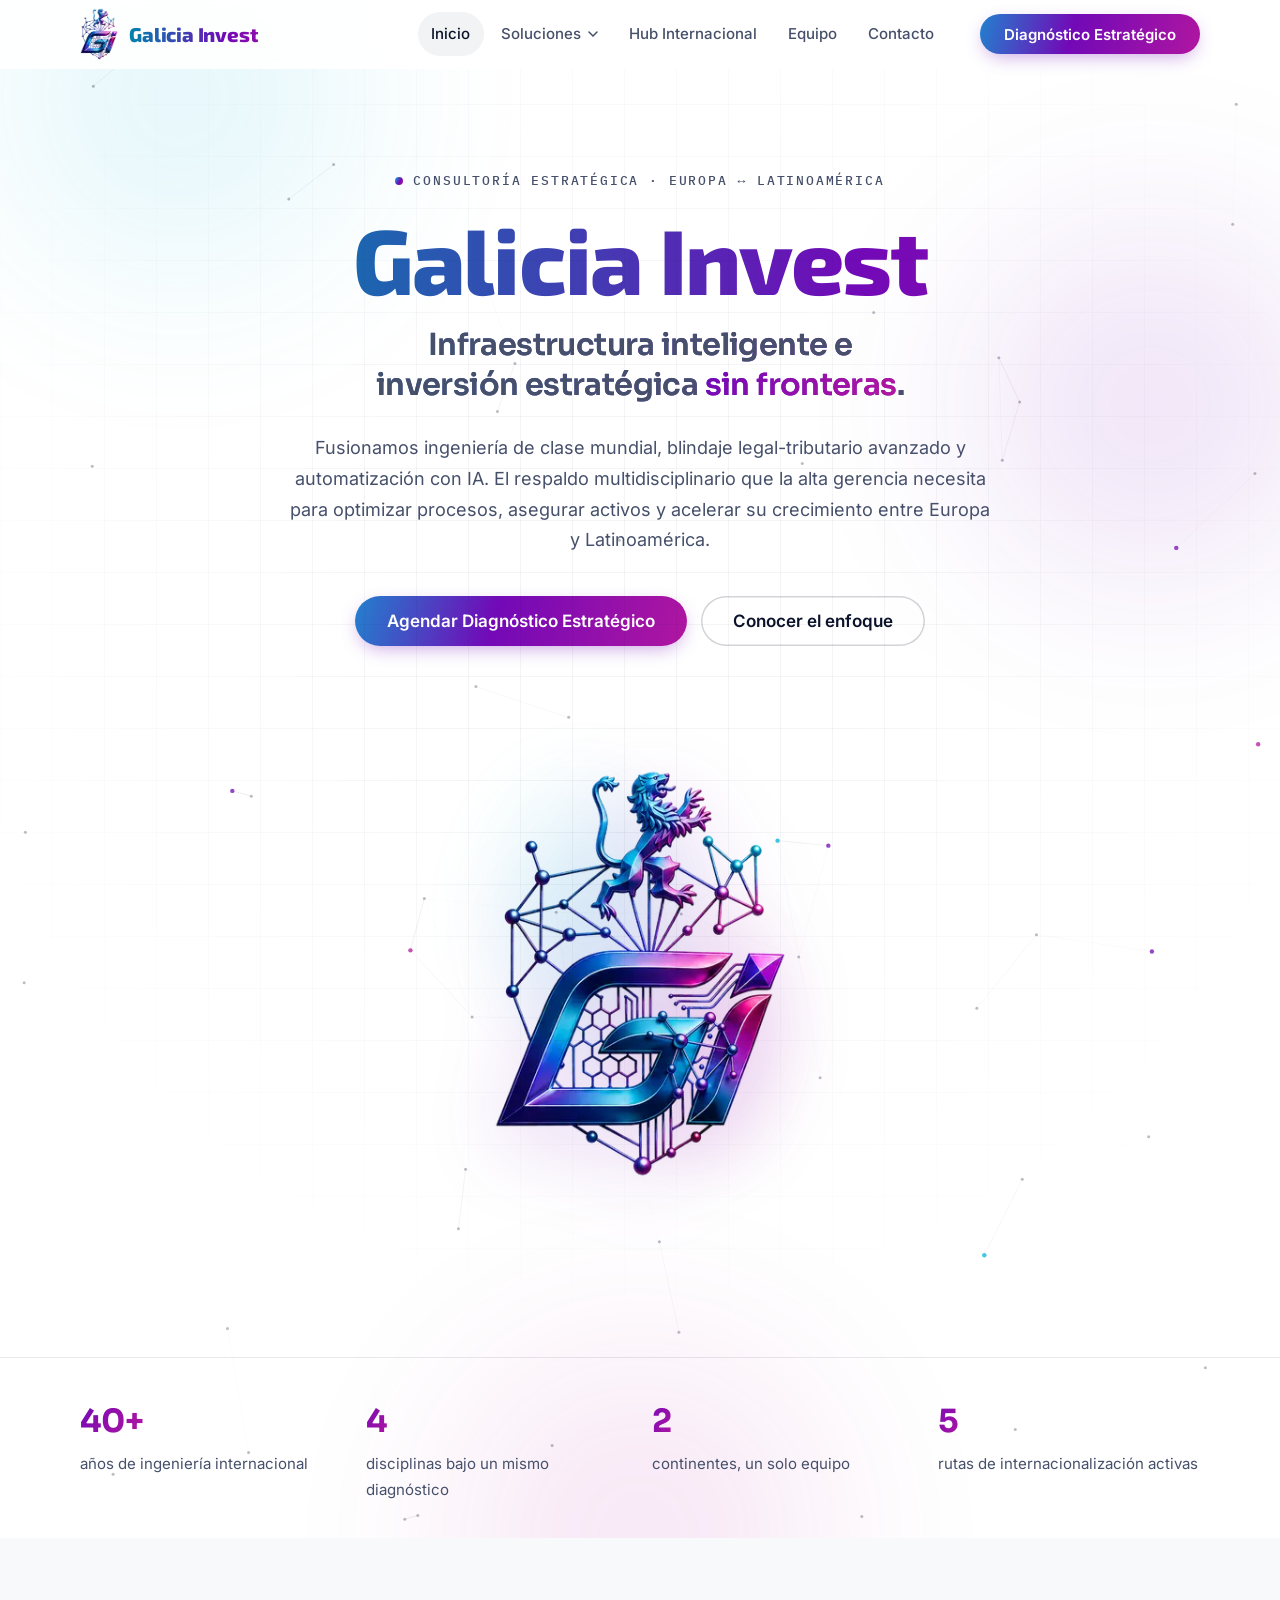
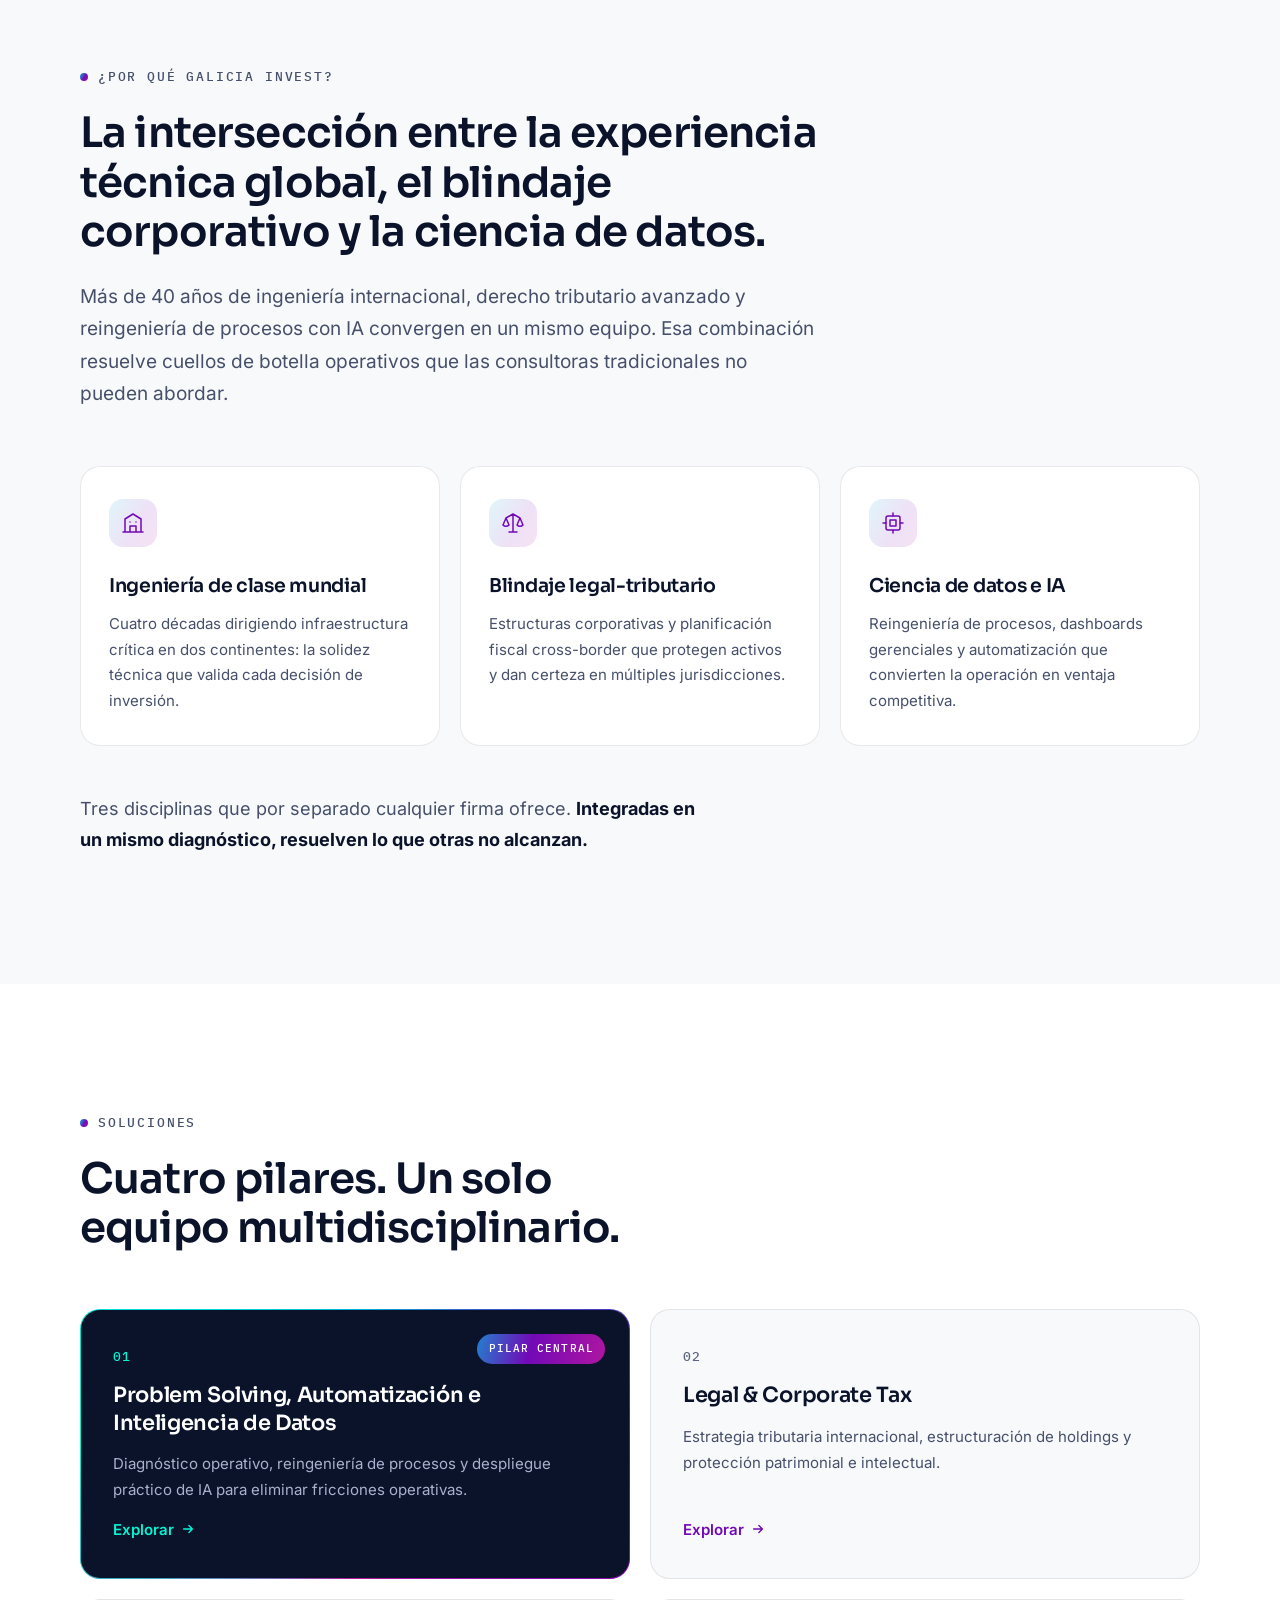
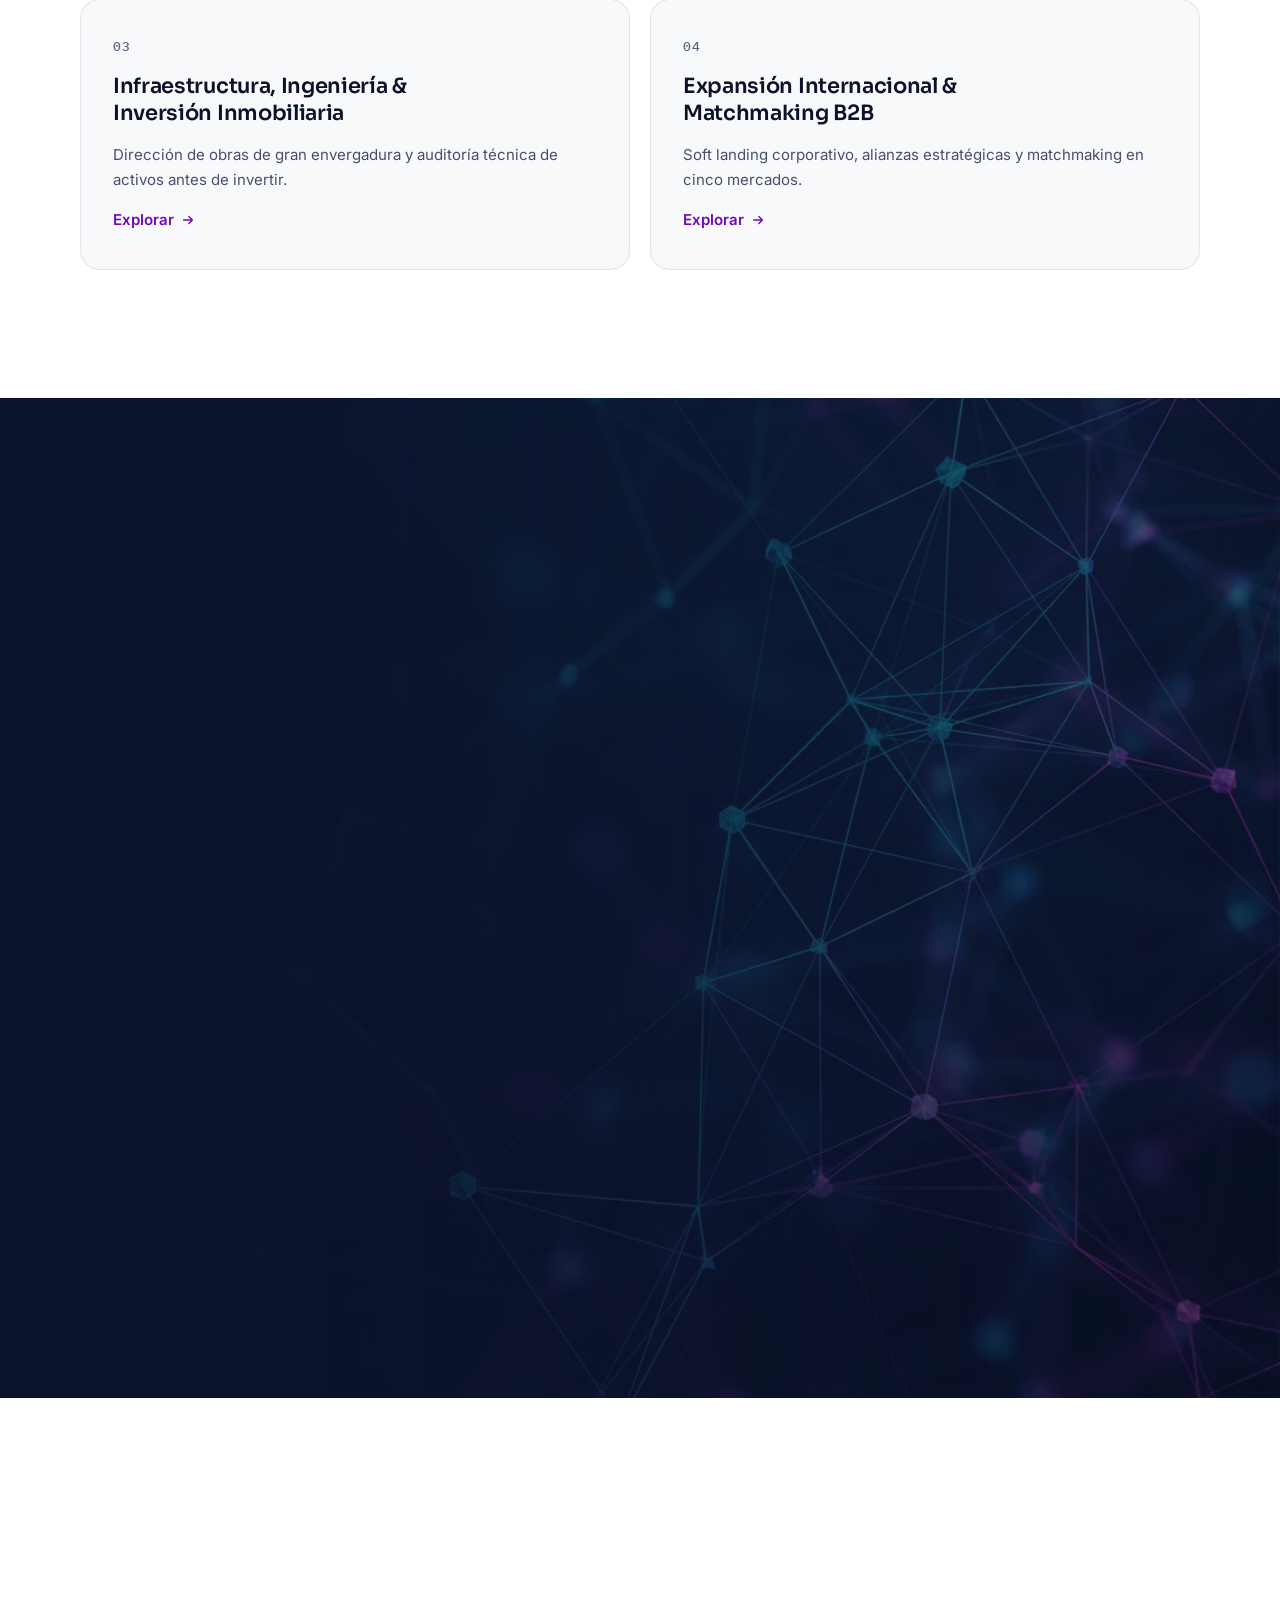
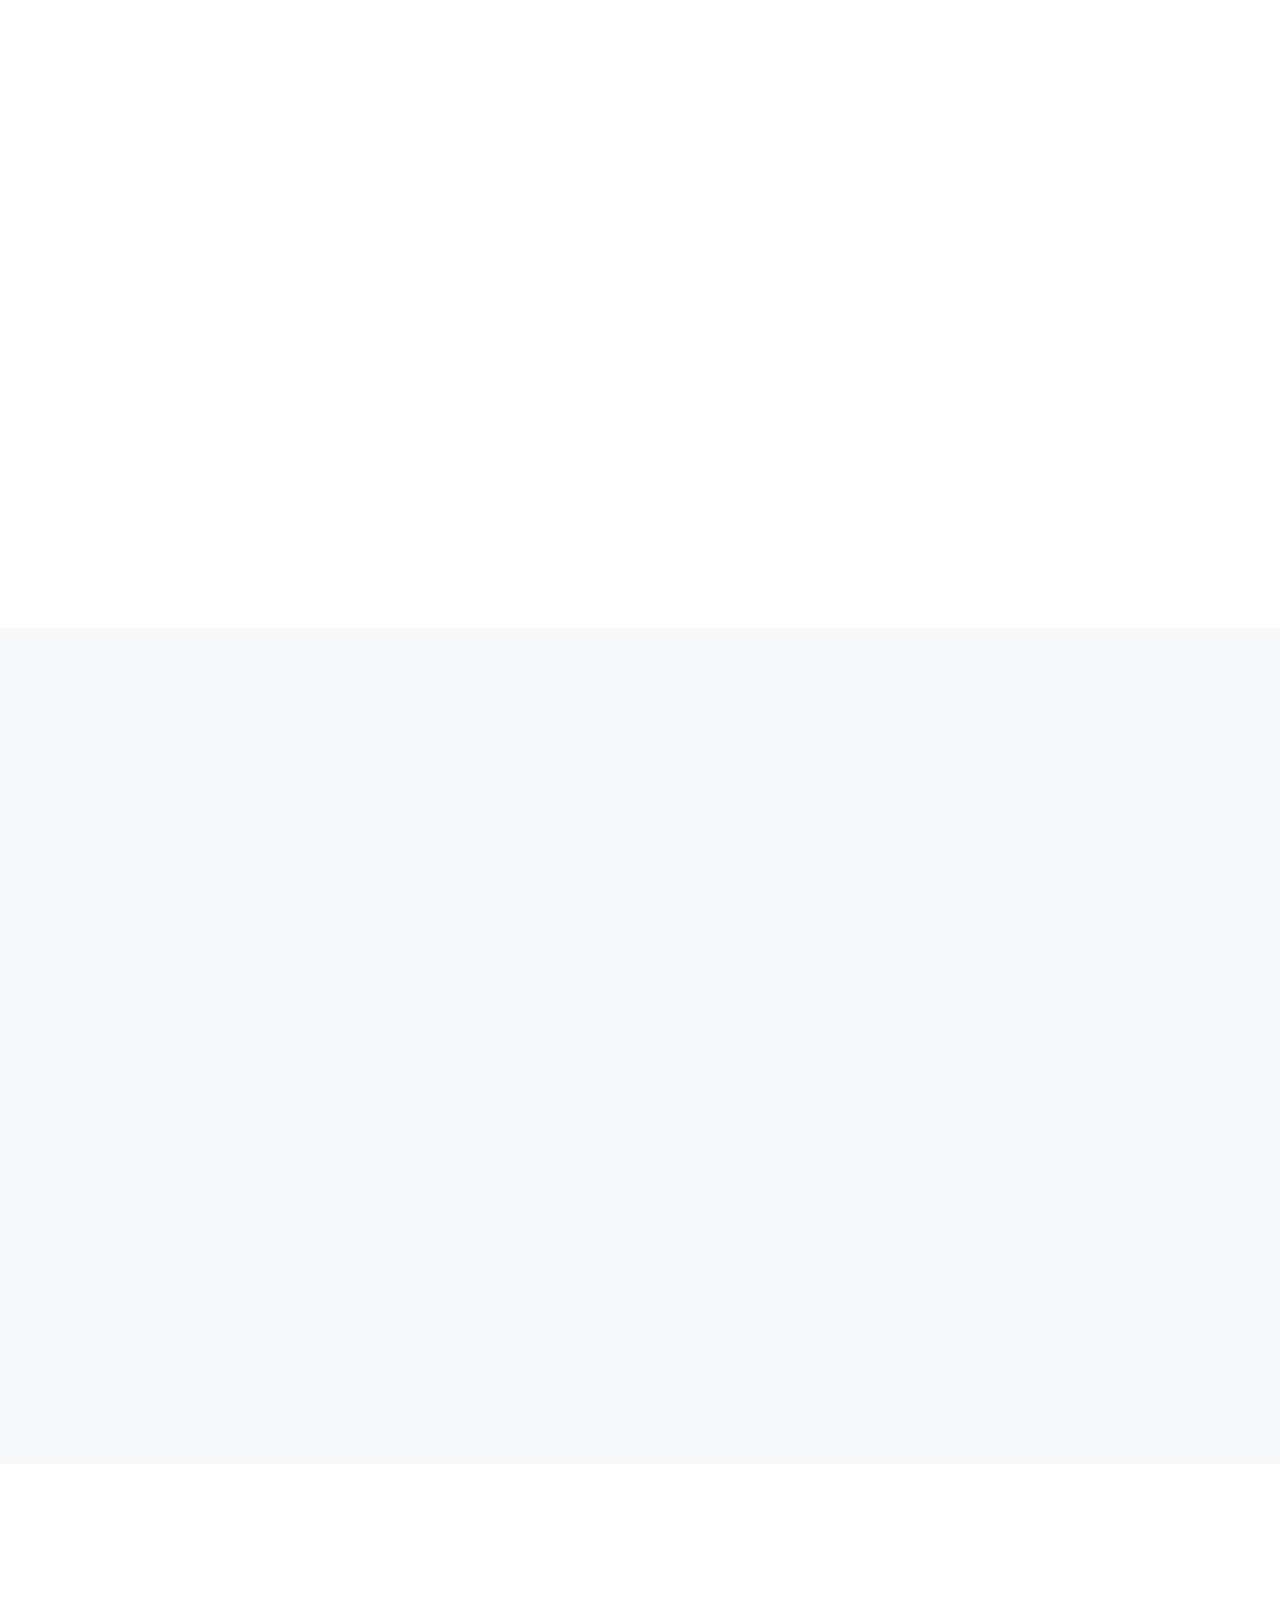
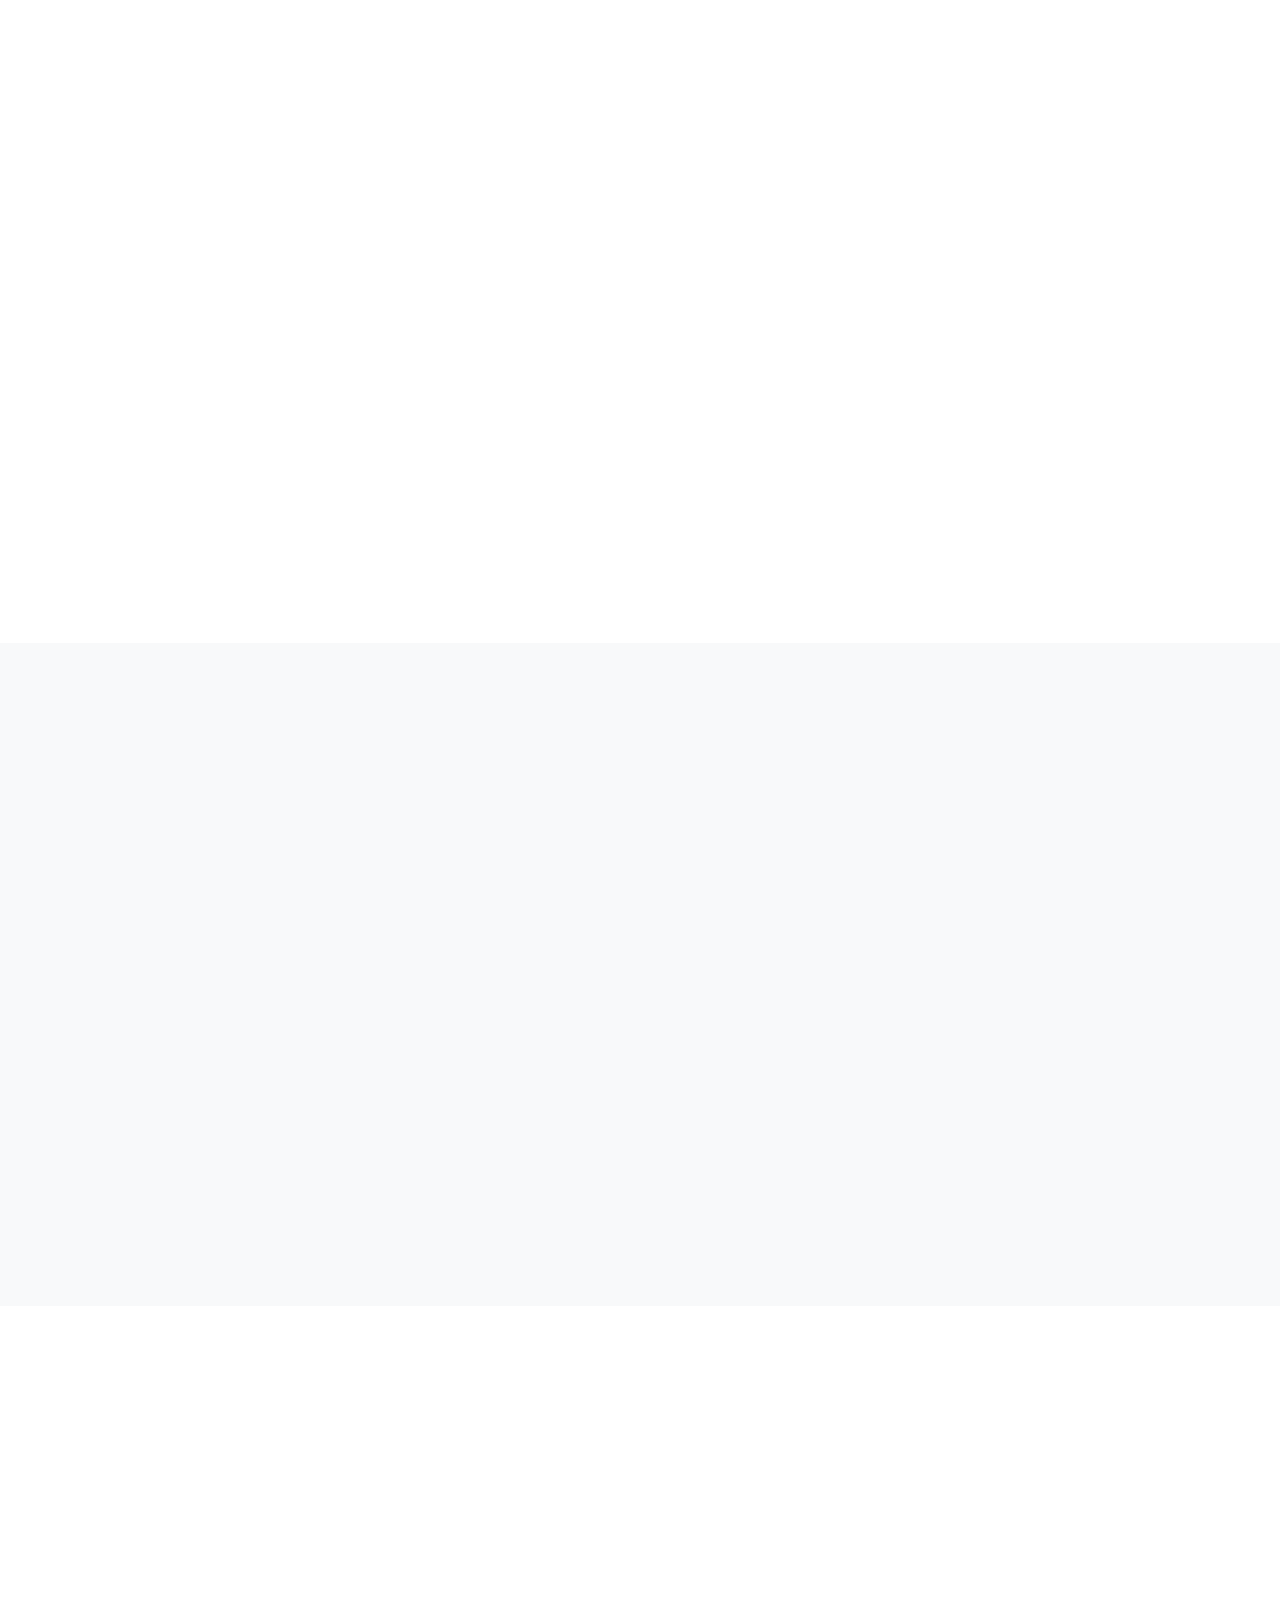
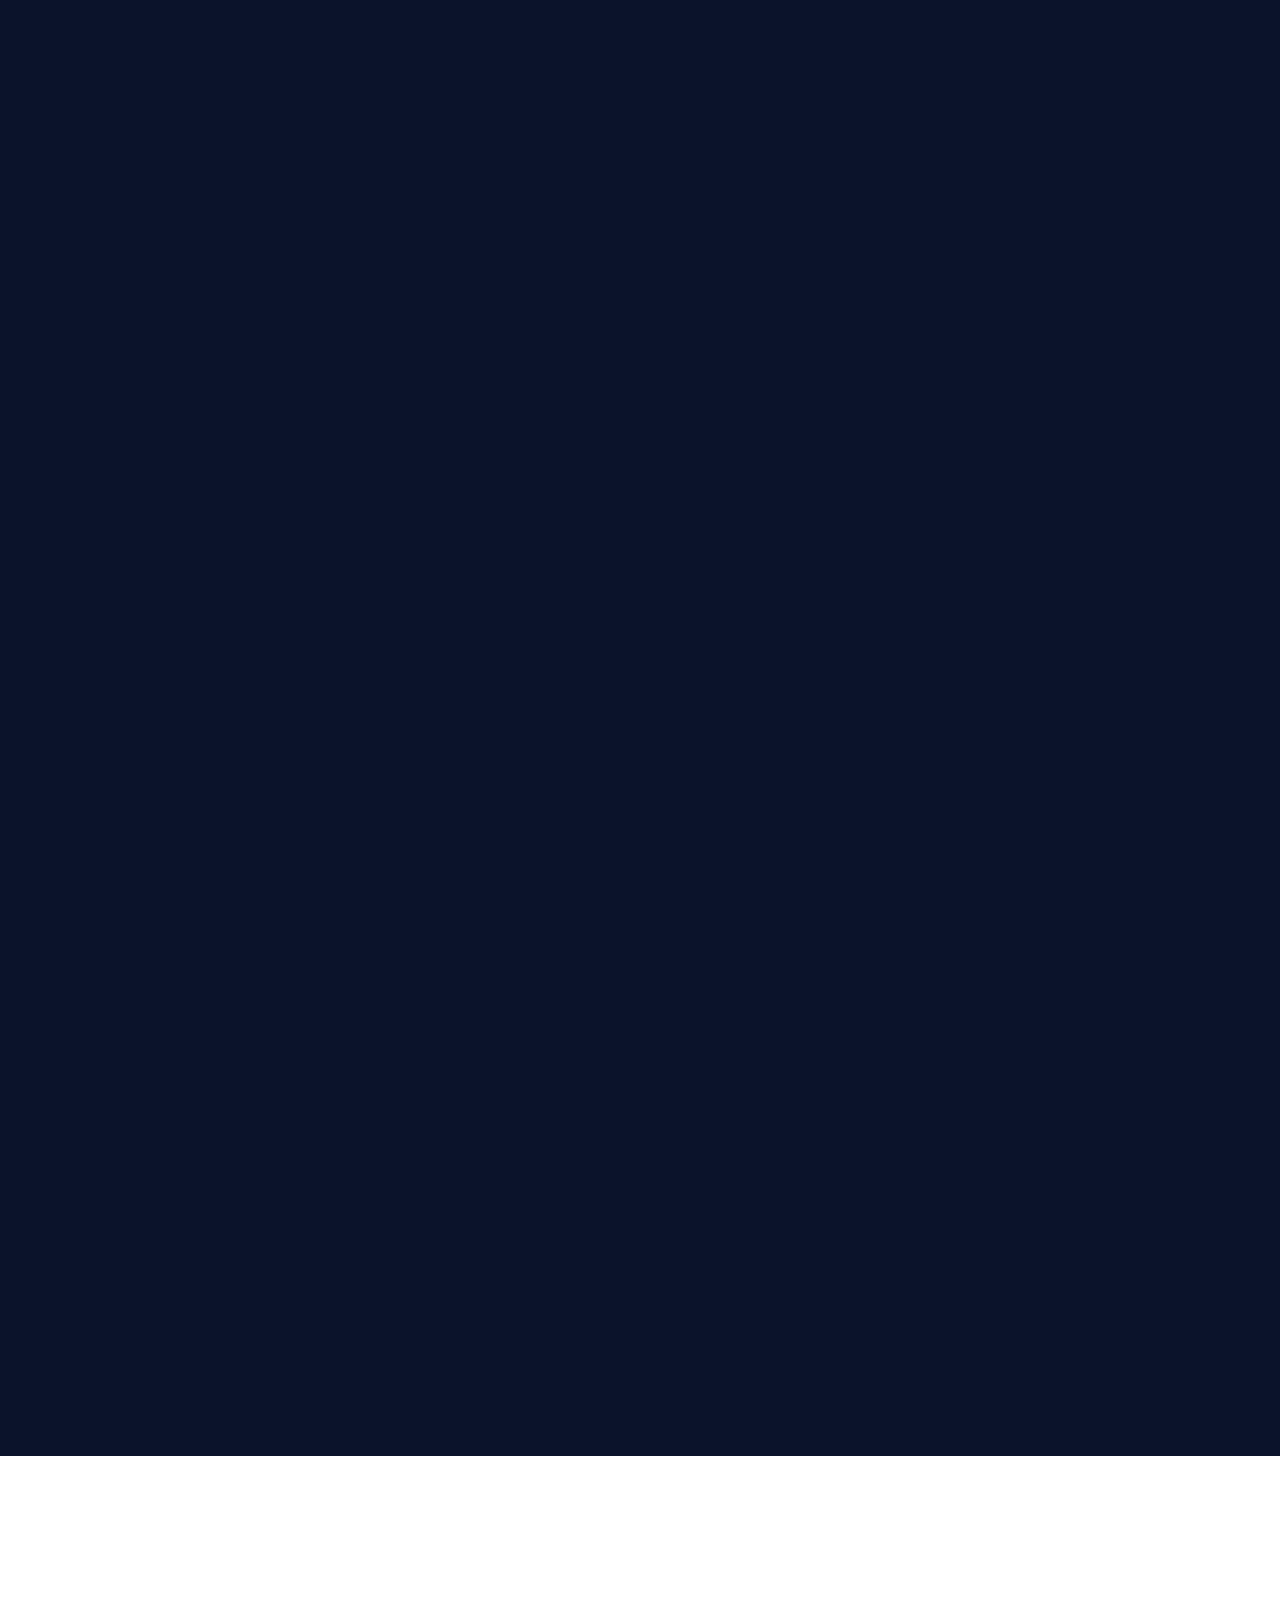
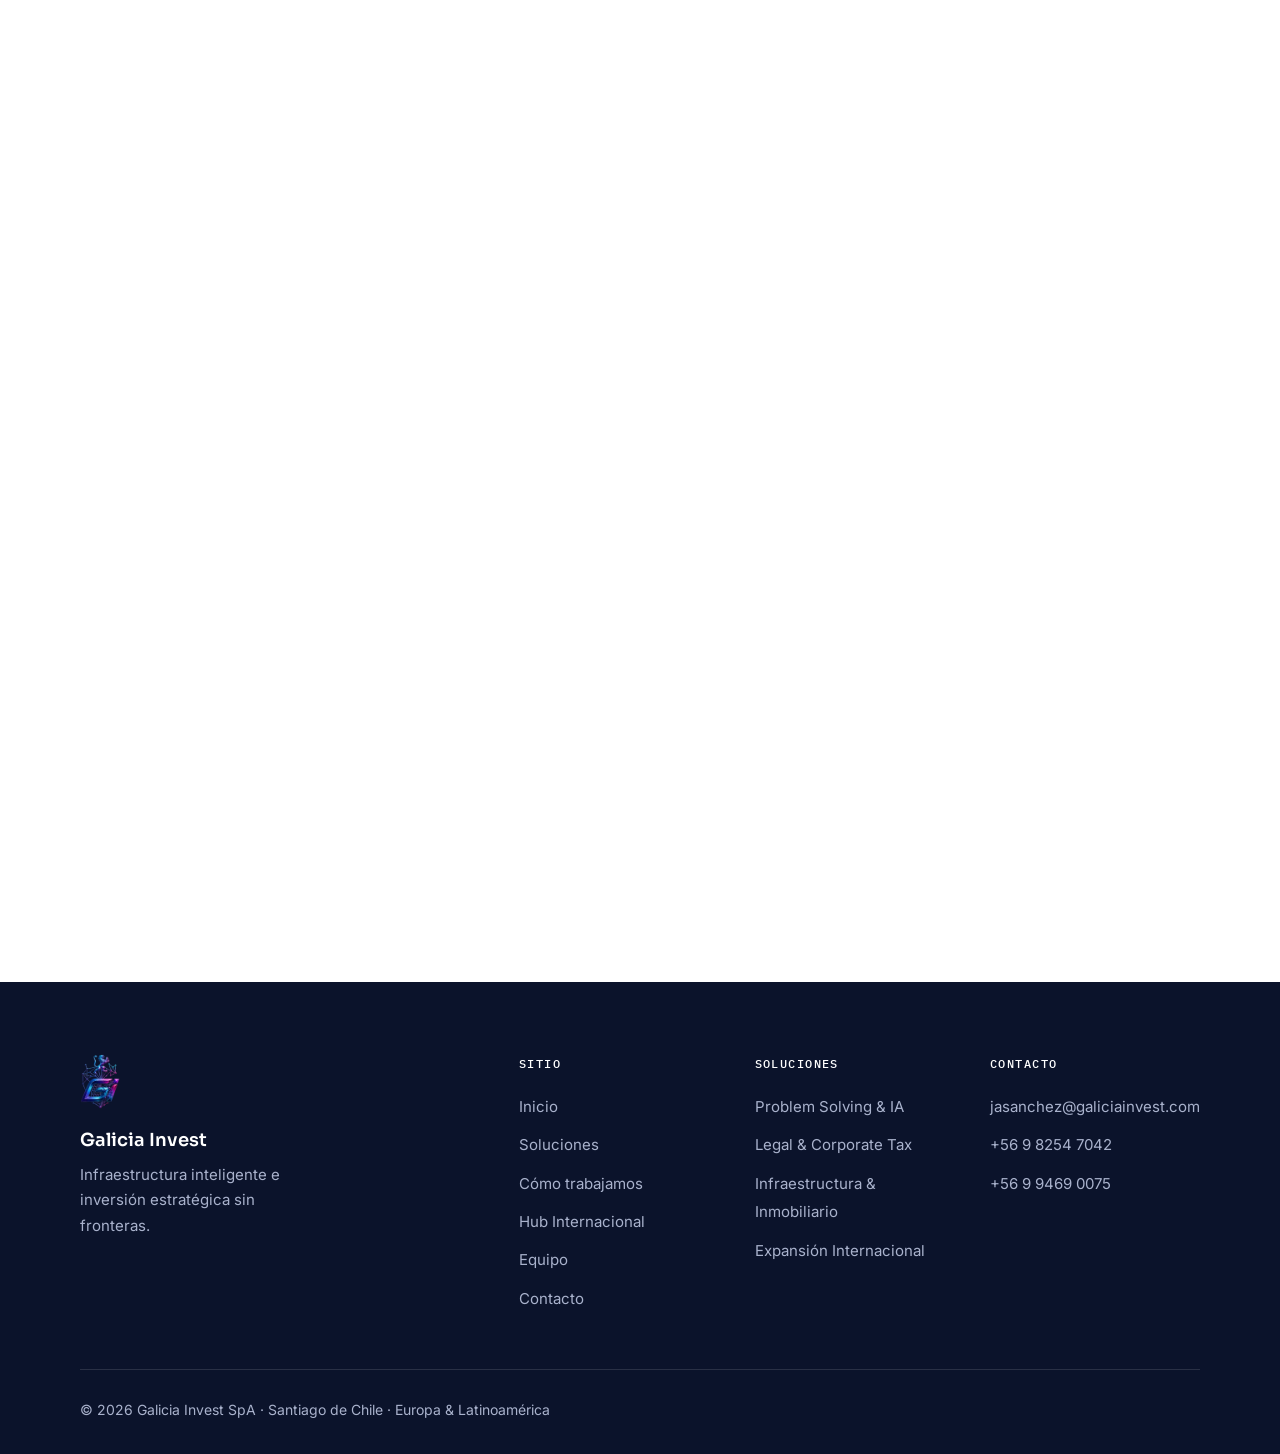
==== commit 004d606a: "Deploy v1.3.1: endurecimiento de seguridad" ====
--- a/index.html
+++ b/index.html
@@ -26,4 +26,4 @@
     { "@type": "Offer", "itemOffered": { "@type": "Service", "name": "Infraestructura, Ingeniería & Inversión Inmobiliaria", "serviceType": "Dirección de obras civiles, due diligence técnico y estructuración de proyectos de inversión" } },
     { "@type": "Offer", "itemOffered": { "@type": "Service", "name": "Expansión Internacional & Matchmaking B2B", "serviceType": "Soft landing corporativo, alianzas estratégicas y rutas de internacionalización" } }
   ]
-}</script><script src="js/analytics.js" defer="defer"></script></head><body><a class="skip-link" href="#inicio">Saltar al contenido</a><div class="scroll-progress" aria-hidden="true"><span id="scroll-progress-bar"></span></div><header class="site-header" id="header"><div class="header-inner"><a class="brand" href="#inicio" aria-label="Galicia Invest — inicio"><img src="assets/logo-gi-96.webp" alt="" width="34" height="47" fetchpriority="high"> <span class="brand-name">Galicia&nbsp;Invest</span></a><nav class="main-nav" id="main-nav" aria-label="Navegación principal"><ul><li><a href="#inicio" class="nav-link">Inicio</a></li><li class="has-dropdown"><button class="nav-link dropdown-toggle" aria-expanded="false" aria-controls="dropdown-soluciones">Soluciones <svg width="10" height="6" viewBox="0 0 10 6" fill="none" aria-hidden="true"><path d="M1 1l4 4 4-4" stroke="currentColor" stroke-width="1.5" stroke-linecap="round"/></svg></button><ul class="dropdown" id="dropdown-soluciones"><li><a href="#pilar-1"><strong>Problem Solving &amp; IA</strong><span>Automatización e inteligencia de datos</span></a></li><li><a href="#pilar-2"><strong>Legal &amp; Corporate Tax</strong><span>Blindaje e impuestos</span></a></li><li><a href="#pilar-3"><strong>Infraestructura &amp; Inmobiliario</strong><span>Ingeniería y due diligence</span></a></li><li><a href="#pilar-4"><strong>Expansión Internacional</strong><span>Soft landing y matchmaking B2B</span></a></li></ul></li><li><a href="#hub" class="nav-link">Hub Internacional</a></li><li><a href="#equipo" class="nav-link">Equipo</a></li><li><a href="#contacto" class="nav-link">Contacto</a></li><li class="nav-cta-item"><a href="#contacto" class="btn btn-gradient btn-lg btn-full">Diagnóstico Estratégico</a></li></ul></nav><a href="#contacto" class="btn btn-gradient btn-header">Diagnóstico Estratégico</a> <button class="menu-toggle" id="menu-toggle" aria-expanded="false" aria-controls="main-nav" aria-label="Abrir menú"><span></span><span></span></button></div></header><main><section class="hero" id="inicio"><div class="aurora" aria-hidden="true"><i></i><i></i><i></i></div><div class="hero-glow" id="hero-glow" aria-hidden="true"></div><canvas class="hero-canvas" id="constellation" aria-hidden="true"></canvas><div class="hero-inner"><p class="eyebrow hero-seq">Consultoría estratégica · Europa ↔ Latinoamérica</p><h1 class="hero-title hero-seq">Galicia Invest <span class="hero-slogan">Infraestructura inteligente e inversión estratégica <em>sin fronteras</em>.</span></h1><p class="hero-text hero-seq">Fusionamos ingeniería de clase mundial, blindaje legal-tributario avanzado y automatización con IA. El respaldo multidisciplinario que la alta gerencia necesita para optimizar procesos, asegurar activos y acelerar su crecimiento entre Europa y Latinoamérica.</p><div class="hero-actions hero-seq"><a href="#contacto" class="btn btn-gradient btn-lg">Agendar Diagnóstico Estratégico</a> <a href="#sinergia" class="btn btn-ghost btn-lg">Conocer el enfoque</a></div><div class="hero-logo hero-seq"><div class="logo-stage"><img src="assets/logo-gi-320.webp" srcset="assets/logo-gi-320.webp 320w, assets/logo-gi-640.webp 640w" sizes="(max-width: 640px) 200px, 300px" alt="Isotipo de Galicia Invest: monograma GI con león y red de nodos" width="300" height="414" loading="lazy" decoding="async"></div></div></div><div class="hero-stats"><dl><div><dt data-count="40" data-suffix="+">40+</dt><dd>años de ingeniería internacional</dd></div><div><dt data-count="4">4</dt><dd>disciplinas bajo un mismo diagnóstico</dd></div><div><dt data-count="2">2</dt><dd>continentes, un solo equipo</dd></div><div><dt data-count="5">5</dt><dd>rutas de internacionalización activas</dd></div></dl></div></section><section class="section section-gris" id="sinergia"><div class="container"><p class="eyebrow reveal">¿Por qué Galicia Invest?</p><h2 class="action-title reveal">La intersección entre la experiencia técnica global, el blindaje corporativo y la ciencia de datos.</h2><p class="section-lead reveal">Más de 40 años de ingeniería internacional, derecho tributario avanzado y reingeniería de procesos con IA convergen en un mismo equipo. Esa combinación resuelve cuellos de botella operativos que las consultoras tradicionales no pueden abordar.</p><div class="triad reveal-group"><article class="triad-card reveal"><div class="triad-node" aria-hidden="true"><svg viewBox="0 0 24 24" fill="none" stroke="currentColor" stroke-width="1.5" stroke-linecap="round" stroke-linejoin="round"><path d="M2 21h20M4 21V8l8-5 8 5v13M9 21v-6h6v6M9 11h.01M15 11h.01"/></svg></div><h3>Ingeniería de clase mundial</h3><p>Cuatro décadas dirigiendo infraestructura crítica en dos continentes: la solidez técnica que valida cada decisión de inversión.</p></article><article class="triad-card reveal"><div class="triad-node" aria-hidden="true"><svg viewBox="0 0 24 24" fill="none" stroke="currentColor" stroke-width="1.5" stroke-linecap="round" stroke-linejoin="round"><path d="M12 3v18M5 7l7-4 7 4M5 7v0l-3 7a4 4 0 0 0 6 0L5 7zM19 7v0l-3 7a4 4 0 0 0 6 0l-3-7zM8 21h8"/></svg></div><h3>Blindaje legal-tributario</h3><p>Estructuras corporativas y planificación fiscal cross-border que protegen activos y dan certeza en múltiples jurisdicciones.</p></article><article class="triad-card reveal"><div class="triad-node" aria-hidden="true"><svg viewBox="0 0 24 24" fill="none" stroke="currentColor" stroke-width="1.5" stroke-linecap="round" stroke-linejoin="round"><rect x="5" y="5" width="14" height="14" rx="2"/><path d="M9 9h6v6H9zM5 12H2M22 12h-3M12 5V2M12 22v-3"/></svg></div><h3>Ciencia de datos e IA</h3><p>Reingeniería de procesos, dashboards gerenciales y automatización que convierten la operación en ventaja competitiva.</p></article></div><p class="triad-closing reveal">Tres disciplinas que por separado cualquier firma ofrece. <strong>Integradas en un mismo diagnóstico, resuelven lo que otras no alcanzan.</strong></p></div></section><section class="section" id="pilares"><div class="container"><p class="eyebrow reveal">Soluciones</p><h2 class="action-title reveal">Cuatro pilares. Un solo equipo multidisciplinario.</h2><div class="pillar-grid reveal-group"><a href="#pilar-1" class="pillar-card pillar-card-dark reveal"><span class="pillar-tag">Pilar central</span> <span class="pillar-index">01</span><h3>Problem Solving, Automatización e Inteligencia de Datos</h3><p>Diagnóstico operativo, reingeniería de procesos y despliegue práctico de IA para eliminar fricciones operativas.</p><span class="pillar-link">Explorar<svg width="14" height="14" viewBox="0 0 16 16" fill="none" aria-hidden="true"><path d="M3 8h10M9 4l4 4-4 4" stroke="currentColor" stroke-width="1.6" stroke-linecap="round" stroke-linejoin="round"/></svg></span></a><a href="#pilar-2" class="pillar-card reveal"><span class="pillar-index">02</span><h3>Legal &amp; Corporate Tax</h3><p>Estrategia tributaria internacional, estructuración de holdings y protección patrimonial e intelectual.</p><span class="pillar-link">Explorar<svg width="14" height="14" viewBox="0 0 16 16" fill="none" aria-hidden="true"><path d="M3 8h10M9 4l4 4-4 4" stroke="currentColor" stroke-width="1.6" stroke-linecap="round" stroke-linejoin="round"/></svg></span></a><a href="#pilar-3" class="pillar-card reveal"><span class="pillar-index">03</span><h3>Infraestructura, Ingeniería &amp; Inversión Inmobiliaria</h3><p>Dirección de obras de gran envergadura y auditoría técnica de activos antes de invertir.</p><span class="pillar-link">Explorar<svg width="14" height="14" viewBox="0 0 16 16" fill="none" aria-hidden="true"><path d="M3 8h10M9 4l4 4-4 4" stroke="currentColor" stroke-width="1.6" stroke-linecap="round" stroke-linejoin="round"/></svg></span></a><a href="#pilar-4" class="pillar-card reveal"><span class="pillar-index">04</span><h3>Expansión Internacional &amp; Matchmaking B2B</h3><p>Soft landing corporativo, alianzas estratégicas y matchmaking en cinco mercados.</p><span class="pillar-link">Explorar<svg width="14" height="14" viewBox="0 0 16 16" fill="none" aria-hidden="true"><path d="M3 8h10M9 4l4 4-4 4" stroke="currentColor" stroke-width="1.6" stroke-linecap="round" stroke-linejoin="round"/></svg></span></a></div></div></section><section class="section soluciones-detalle section-dark" id="pilar-1"><div class="container solucion"><div class="solucion-head"><p class="eyebrow eyebrow-light reveal">Pilar 01</p><h2 class="reveal">Problem Solving, Automatización e Inteligencia de Datos</h2><p class="solucion-lead reveal">Convertimos operaciones lentas en sistemas medibles, automatizados y escalables. Es el punto de partida natural de todo diagnóstico.</p></div><ol class="subservicios reveal-group"><li class="reveal"><span class="sub-letter">A</span><div><h3>Diagnóstico Operativo y Reingeniería de Procesos</h3><p>Detección y eliminación de los cuellos de botella que frenan el crecimiento de la operación.</p></div></li><li class="reveal"><span class="sub-letter">B</span><div><h3>Arquitectura de Datos y Reportes Gerenciales</h3><p>Dashboards automatizados en tiempo real para decisiones directivas basadas en evidencia.</p></div></li><li class="reveal"><span class="sub-letter">C</span><div><h3>Desarrollo Web Avanzado y Ecosistemas Digitales</h3><p>Aplicaciones móviles a medida, prototipado rápido, SEO técnico, embudos B2B, Google Ads y optimización de dominios y cloud.</p></div></li><li class="reveal"><span class="sub-letter">D</span><div><h3>Integración Práctica de Inteligencia Artificial</h3><p>Automatización de tareas repetitivas y despliegue de APIs con impacto operativo inmediato.</p></div></li></ol><div class="solucion-nav reveal"><a class="nav-cta" href="#contacto">Agendar diagnóstico de este pilar<svg width="14" height="14" viewBox="0 0 16 16" fill="none" aria-hidden="true"><path d="M3 8h10M9 4l4 4-4 4" stroke="currentColor" stroke-width="1.6" stroke-linecap="round" stroke-linejoin="round"/></svg></a><a href="#pilar-2"><span><span class="nav-label">Siguiente pilar</span>Legal &amp; Corporate Tax</span><svg width="14" height="14" viewBox="0 0 16 16" fill="none" aria-hidden="true"><path d="M3 8h10M9 4l4 4-4 4" stroke="currentColor" stroke-width="1.6" stroke-linecap="round" stroke-linejoin="round"/></svg></a></div></div></section><section class="section soluciones-detalle" id="pilar-2"><div class="container solucion"><div class="solucion-head"><p class="eyebrow reveal">Pilar 02</p><h2 class="reveal">Legal &amp; Corporate Tax</h2><p class="solucion-lead reveal">Blindaje corporativo y eficiencia fiscal para operar con certeza en múltiples jurisdicciones.</p></div><ol class="subservicios reveal-group"><li class="reveal"><span class="sub-letter">A</span><div><h3>Estrategia Tributaria Nacional e Internacional</h3><p>Planificación fiscal cross-border y aplicación de Convenios para evitar la Doble Tributación (CDT).</p></div></li><li class="reveal"><span class="sub-letter">B</span><div><h3>Derecho Corporativo y Estructuración de Holdings</h3><p>Holdings, sociedades offshore y vehículos inbound orientados a la protección patrimonial.</p></div></li><li class="reveal"><span class="sub-letter">C</span><div><h3>Propiedad Intelectual, Marcas y Patentes</h3><p>Registro y defensa de marcas, software y tecnología en la era digital.</p></div></li></ol><div class="solucion-nav reveal"><a class="nav-cta" href="#contacto">Agendar diagnóstico de este pilar<svg width="14" height="14" viewBox="0 0 16 16" fill="none" aria-hidden="true"><path d="M3 8h10M9 4l4 4-4 4" stroke="currentColor" stroke-width="1.6" stroke-linecap="round" stroke-linejoin="round"/></svg></a><a href="#pilar-3"><span><span class="nav-label">Siguiente pilar</span>Infraestructura &amp; Inversión Inmobiliaria</span><svg width="14" height="14" viewBox="0 0 16 16" fill="none" aria-hidden="true"><path d="M3 8h10M9 4l4 4-4 4" stroke="currentColor" stroke-width="1.6" stroke-linecap="round" stroke-linejoin="round"/></svg></a></div></div></section><section class="section soluciones-detalle section-gris" id="pilar-3"><div class="container solucion"><div class="solucion-head"><p class="eyebrow reveal">Pilar 03</p><h2 class="reveal">Infraestructura, Ingeniería &amp; Inversión Inmobiliaria</h2><p class="solucion-lead reveal">Más de 40 años de respaldo técnico en infraestructura crítica, al servicio de cada decisión de inversión.</p></div><ol class="subservicios reveal-group"><li class="reveal"><span class="sub-letter">A</span><div><h3>Consultoría y Dirección de Obras Civiles de Gran Envergadura</h3><p>Respaldo técnico en proyectos residenciales, portuarios, viales e hídricos.</p></div></li><li class="reveal"><span class="sub-letter">B</span><div><h3>Due Diligence Técnico e Inmobiliario</h3><p>Auditoría técnica de activos, terrenos y viabilidad estructural antes de invertir.</p></div></li><li class="reveal"><span class="sub-letter">C</span><div><h3>Estructuración de Proyectos de Inversión</h3><p>Licitaciones internacionales y negociación con proveedores globales.</p></div></li></ol><div class="solucion-nav reveal"><a class="nav-cta" href="#contacto">Agendar diagnóstico de este pilar<svg width="14" height="14" viewBox="0 0 16 16" fill="none" aria-hidden="true"><path d="M3 8h10M9 4l4 4-4 4" stroke="currentColor" stroke-width="1.6" stroke-linecap="round" stroke-linejoin="round"/></svg></a><a href="#pilar-4"><span><span class="nav-label">Siguiente pilar</span>Expansión Internacional &amp; Matchmaking B2B</span><svg width="14" height="14" viewBox="0 0 16 16" fill="none" aria-hidden="true"><path d="M3 8h10M9 4l4 4-4 4" stroke="currentColor" stroke-width="1.6" stroke-linecap="round" stroke-linejoin="round"/></svg></a></div></div></section><section class="section soluciones-detalle" id="pilar-4"><div class="container solucion"><div class="solucion-head"><p class="eyebrow reveal">Pilar 04</p><h2 class="reveal">Expansión Internacional &amp; Matchmaking B2B</h2><p class="solucion-lead reveal">Ingreso seguro a nuevos mercados, con redes locales que ya funcionan.</p></div><ol class="subservicios reveal-group"><li class="reveal"><span class="sub-letter">A</span><div><h3>Estrategia de Soft Landing Corporativo</h3><p>Ingreso seguro y ordenado a nuevos mercados regulados.</p></div></li><li class="reveal"><span class="sub-letter">B</span><div><h3>Conexiones Comerciales y Alianzas Estratégicas</h3><p>Matchmaking B2B corporativo con contrapartes validadas.</p></div></li><li class="reveal"><span class="sub-letter">C</span><div><h3>Rutas de Internacionalización</h3><p>Especialización en Europa, Argentina, Perú, Colombia y Venezuela.</p></div></li></ol><div class="solucion-nav reveal"><a class="nav-cta" href="#contacto">Agendar diagnóstico de este pilar<svg width="14" height="14" viewBox="0 0 16 16" fill="none" aria-hidden="true"><path d="M3 8h10M9 4l4 4-4 4" stroke="currentColor" stroke-width="1.6" stroke-linecap="round" stroke-linejoin="round"/></svg></a><a href="#metodologia"><span><span class="nav-label">Siguiente</span>Cómo trabajamos</span><svg width="14" height="14" viewBox="0 0 16 16" fill="none" aria-hidden="true"><path d="M3 8h10M9 4l4 4-4 4" stroke="currentColor" stroke-width="1.6" stroke-linecap="round" stroke-linejoin="round"/></svg></a></div></div></section><section class="section section-gris" id="metodologia"><div class="container"><p class="eyebrow reveal">Cómo trabajamos</p><h2 class="action-title reveal">Del diagnóstico a la optimización perpetua, en cuatro pasos.</h2><div class="metodo-line" aria-hidden="true"></div><div class="metodo-grid reveal-group"><article class="metodo-step reveal"><span class="metodo-num">Paso 01</span><h3>Diagnóstico Estratégico</h3><p>Auditoría técnica, legal y de datos para localizar el cuello de botella real, no el aparente.</p></article><article class="metodo-step reveal"><span class="metodo-num">Paso 02</span><h3>Hoja de Ruta</h3><p>Plan de acción priorizado por impacto, con plazos, responsables e indicadores medibles.</p></article><article class="metodo-step reveal"><span class="metodo-num">Paso 03</span><h3>Implementación</h3><p>Código, estructuras legales y dirección técnica ejecutados por el mismo equipo que diagnosticó.</p></article><article class="metodo-step reveal"><span class="metodo-num">Paso 04</span><h3>Optimización Continua</h3><p>Dashboards gerenciales en tiempo real y mejora perpetua de procesos con IA.</p></article></div></div></section><section class="section" id="equipo"><div class="container"><p class="eyebrow reveal">Nuestro ADN</p><h2 class="action-title reveal">No teorizamos sobre el papel: diseñamos e implementamos.</h2><div class="adn-grid reveal-group"><article class="adn-card reveal"><h3>Misión</h3><p>Desbloquear el potencial de crecimiento de las empresas a través de la inteligencia operativa y la reingeniería basada en datos, estructurando inversiones estratégicas y soluciones legales cross-border que permitan expandirse sin fronteras.</p></article><article class="adn-card reveal"><h3>Visión</h3><p>Liderar la nueva era de la consultoría corporativa multidisciplinaria, donde la fusión de ingeniería de clase mundial y automatización avanzada con IA establezca el nuevo estándar de escalabilidad empresarial global.</p></article></div><div class="valores-grid reveal-group"><article class="valor reveal"><span class="valor-dot" aria-hidden="true"></span><h3>Resolución Disruptiva</h3><p>No teorizamos sobre el papel: diseñamos e implementamos código, algoritmos y estructuras eficaces para eliminar cuellos de botella reales.</p></article><article class="valor reveal"><span class="valor-dot" aria-hidden="true"></span><h3>Visión Sin Fronteras</h3><p>Rompemos barreras geográficas, técnicas y regulatorias para conectar capital, tecnología y territorio.</p></article><article class="valor reveal"><span class="valor-dot" aria-hidden="true"></span><h3>Evolución Continua</h3><p>Adoptamos la vanguardia tecnológica y de IA para optimizar de manera perpetua nuestros procesos y los resultados de nuestros clientes.</p></article></div><h2 class="action-title team-title reveal">Un equipo senior, cuatro disciplinas.</h2><div class="team-grid reveal-group"><article class="team-card reveal"><div class="team-avatar" aria-hidden="true"><svg viewBox="0 0 24 24" fill="none" stroke="currentColor" stroke-width="1.5" stroke-linecap="round" stroke-linejoin="round"><path d="M12 3v18M5 7l7-4 7 4M5 7l-3 7a4 4 0 0 0 6 0L5 7zM19 7l-3 7a4 4 0 0 0 6 0l-3-7zM8 21h8"/></svg></div><p class="team-role">Consultoría Legal &amp; Tributaria</p><h3>Estrategia fiscal internacional</h3><p>Precisión legal y mitigación de riesgos fiscales internacionales. Estructuras que protegen los activos corporativos en escenarios cross-border.</p><ul class="team-tags"><li>Tributación internacional</li><li>Holdings</li><li>Doble tributación</li></ul></article><article class="team-card reveal"><div class="team-avatar" aria-hidden="true"><svg viewBox="0 0 24 24" fill="none" stroke="currentColor" stroke-width="1.5" stroke-linecap="round" stroke-linejoin="round"><path d="M12 15a7 7 0 1 0 0-14 7 7 0 0 0 0 14zM8.2 13.9 7 23l5-3 5 3-1.2-9.1"/></svg></div><p class="team-role">Consultoría Legal Corporativa</p><h3>Derecho corporativo y PI</h3><p>Protección de activos corporativos y derechos de propiedad intelectual adaptados a la era digital: marcas, patentes y tecnología.</p><ul class="team-tags"><li>Derecho corporativo</li><li>Propiedad intelectual</li><li>Marcas y patentes</li></ul></article><article class="team-card reveal"><div class="team-avatar" aria-hidden="true"><svg viewBox="0 0 24 24" fill="none" stroke="currentColor" stroke-width="1.5" stroke-linecap="round" stroke-linejoin="round"><path d="M2 21h20M4 21V8l8-5 8 5v13M9 21v-6h6v6"/></svg></div><p class="team-role">Ingeniería Civil en Obras · Senior Partner</p><h3>Infraestructura crítica global</h3><p>Más de 40 años de trayectoria internacional liderando infraestructura crítica: del desarrollo residencial a represas y puertos. Gestión de riesgos macro con solidez técnica incuestionable.</p><ul class="team-tags"><li>Obras civiles</li><li>Due diligence</li><li>Gestión de riesgos</li></ul></article><article class="team-card reveal"><div class="team-avatar" aria-hidden="true"><svg viewBox="0 0 24 24" fill="none" stroke="currentColor" stroke-width="1.5" stroke-linecap="round" stroke-linejoin="round"><rect x="3" y="4" width="18" height="14" rx="2"/><path d="M8 10l-2 2 2 2M16 10l2 2-2 2M13 9l-2 6"/></svg></div><p class="team-role">Ingeniería Comercial · Máster en Automatización</p><h3>Economía, código e IA</h3><p>Perfil híbrido: economía y administración combinadas con desarrollo de aplicaciones, bases de datos y soluciones de IA. Comunicación ejecutiva multilingüe para negociaciones globales.</p><ul class="team-tags"><li>Automatización</li><li>IA aplicada</li><li>Negociación global</li></ul></article></div></div></section><section class="section section-dark" id="hub"><div class="aurora aurora-dark" aria-hidden="true"><i></i><i></i><i></i></div><canvas class="hub-trail" id="hub-trail" aria-hidden="true"></canvas><div class="container"><p class="eyebrow eyebrow-light reveal">Hub Internacional</p><h2 class="action-title reveal">Operamos localmente, con visión global.</h2><p class="section-lead section-lead-light reveal">Dominio de las normativas locales, los ecosistemas comerciales y las redes de contacto B2B, unificado en un solo hub. Un equipo que conoce el terreno a ambos lados del Atlántico.</p><figure class="hub-map reveal" aria-label="Mapa de conexiones entre Santiago de Chile, Europa, Argentina, Perú, Colombia y Venezuela"><svg viewBox="0 0 900 560" role="img" aria-hidden="true" id="hub-svg"><defs><linearGradient id="arcGrad" x1="0%" y1="100%" x2="100%" y2="0%"><stop offset="0%" stop-color="#00B4D8"/><stop offset="100%" stop-color="#B5179E"/></linearGradient><radialGradient id="nodeGlow" cx="50%" cy="50%" r="50%"><stop offset="0%" stop-color="#00F5D4" stop-opacity=".5"/><stop offset="100%" stop-color="#00F5D4" stop-opacity="0"/></radialGradient></defs><g class="hub-grid" aria-hidden="true"></g><g class="hub-arcs"><path class="hub-arc" data-region="europa" d="M175 470 C 380 120, 560 60, 700 105"/><path class="hub-arc" data-region="argentina" d="M175 470 C 215 505, 250 508, 288 490"/><path class="hub-arc" data-region="peru" d="M175 470 C 120 430, 105 400, 118 362"/><path class="hub-arc" data-region="colombia" d="M175 470 C 90 380, 90 320, 142 280"/><path class="hub-arc" data-region="venezuela" d="M175 470 C 250 360, 250 300, 205 253"/></g><g class="hub-particles" aria-hidden="true"><circle class="hub-dot" r="2.5"><animateMotion dur="5s" repeatCount="indefinite" path="M175 470 C 380 120, 560 60, 700 105"/></circle><circle class="hub-dot" r="2.5"><animateMotion dur="3.2s" begin="0.6s" repeatCount="indefinite" path="M175 470 C 215 505, 250 508, 288 490"/></circle><circle class="hub-dot" r="2.5"><animateMotion dur="3.6s" begin="1.2s" repeatCount="indefinite" path="M175 470 C 120 430, 105 400, 118 362"/></circle><circle class="hub-dot" r="2.5"><animateMotion dur="4.2s" begin="1.8s" repeatCount="indefinite" path="M175 470 C 90 380, 90 320, 142 280"/></circle><circle class="hub-dot" r="2.5"><animateMotion dur="4.6s" begin="2.4s" repeatCount="indefinite" path="M175 470 C 250 360, 250 300, 205 253"/></circle></g><g class="hub-nodes"><g class="hub-node hub-node-base" data-region="chile" transform="translate(175,470)"><circle class="node-halo" r="22" fill="url(#nodeGlow)"/><circle class="node-core" r="6"/><text x="-18" y="6" text-anchor="end">Santiago · Base</text></g><g class="hub-node" data-region="europa" transform="translate(700,105)"><circle class="node-halo" r="20" fill="url(#nodeGlow)"/><circle class="node-core" r="5"/><text x="14" y="-10">Europa</text></g><g class="hub-node" data-region="argentina" transform="translate(288,490)"><circle class="node-halo" r="20" fill="url(#nodeGlow)"/><circle class="node-core" r="5"/><text x="16" y="6">Argentina</text></g><g class="hub-node" data-region="peru" transform="translate(118,362)"><circle class="node-halo" r="20" fill="url(#nodeGlow)"/><circle class="node-core" r="5"/><text x="-16" y="-12" text-anchor="end">Perú</text></g><g class="hub-node" data-region="colombia" transform="translate(142,280)"><circle class="node-halo" r="20" fill="url(#nodeGlow)"/><circle class="node-core" r="5"/><text x="-16" y="4" text-anchor="end">Colombia</text></g><g class="hub-node" data-region="venezuela" transform="translate(205,253)"><circle class="node-halo" r="20" fill="url(#nodeGlow)"/><circle class="node-core" r="5"/><text x="16" y="-6">Venezuela</text></g></g></svg></figure><div class="hub-regions reveal-group"><button class="hub-chip reveal" data-region="europa" aria-pressed="false"><strong>Europa</strong><span>Acceso al mercado común: normativa, tratados y alianzas comerciales.</span></button> <button class="hub-chip reveal" data-region="argentina" aria-pressed="false"><strong>Argentina</strong><span>Conexiones comerciales y estructuración en el Cono Sur.</span></button> <button class="hub-chip reveal" data-region="peru" aria-pressed="false"><strong>Perú</strong><span>Inversión y ejecución técnica en un mercado en expansión.</span></button> <button class="hub-chip reveal" data-region="colombia" aria-pressed="false"><strong>Colombia</strong><span>Hub de crecimiento andino: soft landing y alianzas B2B.</span></button> <button class="hub-chip reveal" data-region="venezuela" aria-pressed="false"><strong>Venezuela</strong><span>Conocimiento local para entornos regulatorios complejos.</span></button></div></div></section><section class="section" id="contacto"><div class="container contacto-grid"><div class="contacto-copy"><p class="eyebrow reveal">Contacto</p><h2 class="action-title reveal">Hablemos de tu próximo desafío.</h2><p class="section-lead reveal">Nos encargamos del diagnóstico técnico y legal. <strong>Tu equipo se encarga del crecimiento.</strong></p><ul class="contact-data reveal"><li><span class="contact-label">Email</span><a href="mailto:jasanchez@galiciainvest.com">jasanchez@galiciainvest.com</a></li><li><span class="contact-label">Teléfono</span><a href="tel:+56982547042">+56 9 8254 7042</a></li><li><span class="contact-label">Web</span><a href="https://www.galiciainvest.com">www.galiciainvest.com</a></li><li><span class="contact-label">Base</span><span>Santiago de Chile · Operación en Europa y Latinoamérica</span></li></ul></div><form class="contact-form reveal" id="contact-form" novalidate><div class="hp-field" aria-hidden="true"><label for="f-web">No completar este campo</label> <input type="text" id="f-web" name="website" tabindex="-1" autocomplete="off"></div><div class="field"><label for="f-nombre">Nombre</label> <input type="text" id="f-nombre" name="nombre" autocomplete="name" required aria-describedby="err-f-nombre"><p class="field-error" id="err-f-nombre" hidden>Ingresa tu nombre.</p></div><div class="field-row"><div class="field"><label for="f-empresa">Empresa</label> <input type="text" id="f-empresa" name="empresa" autocomplete="organization" required aria-describedby="err-f-empresa"><p class="field-error" id="err-f-empresa" hidden>Ingresa el nombre de tu empresa.</p></div><div class="field"><label for="f-email">Email corporativo</label> <input type="email" id="f-email" name="email" autocomplete="email" required aria-describedby="err-f-email"><p class="field-error" id="err-f-email" hidden>Ingresa un email válido (nombre@empresa.com).</p></div></div><fieldset class="field" aria-describedby="err-desafio"><legend>¿Cuál es el principal desafío de tu empresa hoy?</legend><div class="chip-group"><label class="chip"><input type="radio" name="desafio" value="Optimización de Procesos / IA" required><span>Optimización de Procesos / IA</span></label> <label class="chip"><input type="radio" name="desafio" value="Estructura Legal / Impuestos"><span>Estructura Legal / Impuestos</span></label> <label class="chip"><input type="radio" name="desafio" value="Inversión / Infraestructura"><span>Inversión / Infraestructura</span></label> <label class="chip"><input type="radio" name="desafio" value="Expansión Internacional"><span>Expansión Internacional</span></label></div><p class="field-error" id="err-desafio" hidden>Selecciona el desafío principal.</p></fieldset><div class="field"><label for="f-pais">País de interés</label> <select id="f-pais" name="pais" required aria-describedby="err-f-pais"><option value="" selected="selected" disabled="disabled">Selecciona un país o región</option><option>Chile</option><option>Europa / España</option><option>Argentina</option><option>Perú</option><option>Colombia</option><option>Venezuela</option><option>Otro</option></select><p class="field-error" id="err-f-pais" hidden>Selecciona un país o región de interés.</p></div><div class="field"><label for="f-mensaje">Cuéntanos brevemente <span class="optional">(opcional)</span></label> <textarea id="f-mensaje" name="mensaje" rows="4"></textarea></div><button type="submit" class="btn btn-gradient btn-lg btn-full">Solicitar Diagnóstico Estratégico</button><p class="form-status" id="form-status" role="status" aria-live="polite"></p></form></div></section></main><a class="to-top" id="to-top" href="#inicio" aria-label="Volver al inicio"><svg width="18" height="18" viewBox="0 0 16 16" fill="none" aria-hidden="true"><path d="M8 13V3M4 7l4-4 4 4" stroke="currentColor" stroke-width="1.8" stroke-linecap="round" stroke-linejoin="round"/></svg></a><footer class="site-footer"><div class="container footer-grid"><div class="footer-brand"><img src="assets/logo-gi-96.webp" alt="" width="40" height="55" loading="lazy"><p class="footer-name">Galicia Invest</p><p class="footer-slogan">Infraestructura inteligente e inversión estratégica sin fronteras.</p></div><nav class="footer-col" aria-label="Navegación del sitio"><p class="footer-head">Sitio</p><ul><li><a href="#inicio">Inicio</a></li><li><a href="#pilares">Soluciones</a></li><li><a href="#metodologia">Cómo trabajamos</a></li><li><a href="#hub">Hub Internacional</a></li><li><a href="#equipo">Equipo</a></li><li><a href="#contacto">Contacto</a></li></ul></nav><nav class="footer-col" aria-label="Soluciones"><p class="footer-head">Soluciones</p><ul><li><a href="#pilar-1">Problem Solving &amp; IA</a></li><li><a href="#pilar-2">Legal &amp; Corporate Tax</a></li><li><a href="#pilar-3">Infraestructura &amp; Inmobiliario</a></li><li><a href="#pilar-4">Expansión Internacional</a></li></ul></nav><div class="footer-col"><p class="footer-head">Contacto</p><ul><li><a href="mailto:jasanchez@galiciainvest.com">jasanchez@galiciainvest.com</a></li><li><a href="tel:+56982547042">+56 9 8254 7042</a></li><li><a href="tel:+56994690075">+56 9 9469 0075</a></li></ul></div></div><div class="container footer-bottom"><p>© <span id="year">2026</span> Galicia Invest SpA · Santiago de Chile · Europa &amp; Latinoamérica</p></div></footer><script src="js/main.js" defer="defer"></script></body></html>+}</script><script src="js/analytics.js" defer="defer"></script></head><body><a class="skip-link" href="#inicio">Saltar al contenido</a><div class="scroll-progress" aria-hidden="true"><span id="scroll-progress-bar"></span></div><header class="site-header" id="header"><div class="header-inner"><a class="brand" href="#inicio" aria-label="Galicia Invest — inicio"><img src="assets/logo-gi-96.webp" alt="" width="34" height="47" fetchpriority="high"> <span class="brand-name">Galicia&nbsp;Invest</span></a><nav class="main-nav" id="main-nav" aria-label="Navegación principal"><ul><li><a href="#inicio" class="nav-link">Inicio</a></li><li class="has-dropdown"><button class="nav-link dropdown-toggle" aria-expanded="false" aria-controls="dropdown-soluciones">Soluciones <svg width="10" height="6" viewBox="0 0 10 6" fill="none" aria-hidden="true"><path d="M1 1l4 4 4-4" stroke="currentColor" stroke-width="1.5" stroke-linecap="round"/></svg></button><ul class="dropdown" id="dropdown-soluciones"><li><a href="#pilar-1"><strong>Problem Solving &amp; IA</strong><span>Automatización e inteligencia de datos</span></a></li><li><a href="#pilar-2"><strong>Legal &amp; Corporate Tax</strong><span>Blindaje e impuestos</span></a></li><li><a href="#pilar-3"><strong>Infraestructura &amp; Inmobiliario</strong><span>Ingeniería y due diligence</span></a></li><li><a href="#pilar-4"><strong>Expansión Internacional</strong><span>Soft landing y matchmaking B2B</span></a></li></ul></li><li><a href="#hub" class="nav-link">Hub Internacional</a></li><li><a href="#equipo" class="nav-link">Equipo</a></li><li><a href="#contacto" class="nav-link">Contacto</a></li><li class="nav-cta-item"><a href="#contacto" class="btn btn-gradient btn-lg btn-full">Diagnóstico Estratégico</a></li></ul></nav><a href="#contacto" class="btn btn-gradient btn-header">Diagnóstico Estratégico</a> <button class="menu-toggle" id="menu-toggle" aria-expanded="false" aria-controls="main-nav" aria-label="Abrir menú"><span></span><span></span></button></div></header><main><section class="hero" id="inicio"><div class="aurora" aria-hidden="true"><i></i><i></i><i></i></div><div class="hero-glow" id="hero-glow" aria-hidden="true"></div><canvas class="hero-canvas" id="constellation" aria-hidden="true"></canvas><div class="hero-inner"><p class="eyebrow hero-seq">Consultoría estratégica · Europa ↔ Latinoamérica</p><h1 class="hero-title hero-seq">Galicia Invest <span class="hero-slogan">Infraestructura inteligente e inversión estratégica <em>sin fronteras</em>.</span></h1><p class="hero-text hero-seq">Fusionamos ingeniería de clase mundial, blindaje legal-tributario avanzado y automatización con IA. El respaldo multidisciplinario que la alta gerencia necesita para optimizar procesos, asegurar activos y acelerar su crecimiento entre Europa y Latinoamérica.</p><div class="hero-actions hero-seq"><a href="#contacto" class="btn btn-gradient btn-lg">Agendar Diagnóstico Estratégico</a> <a href="#sinergia" class="btn btn-ghost btn-lg">Conocer el enfoque</a></div><div class="hero-logo hero-seq"><div class="logo-stage"><img src="assets/logo-gi-320.webp" srcset="assets/logo-gi-320.webp 320w, assets/logo-gi-640.webp 640w" sizes="(max-width: 640px) 200px, 300px" alt="Isotipo de Galicia Invest: monograma GI con león y red de nodos" width="300" height="414" loading="lazy" decoding="async"></div></div></div><div class="hero-stats"><dl><div><dt data-count="40" data-suffix="+">40+</dt><dd>años de ingeniería internacional</dd></div><div><dt data-count="4">4</dt><dd>disciplinas bajo un mismo diagnóstico</dd></div><div><dt data-count="2">2</dt><dd>continentes, un solo equipo</dd></div><div><dt data-count="5">5</dt><dd>rutas de internacionalización activas</dd></div></dl></div></section><section class="section section-gris" id="sinergia"><div class="container"><p class="eyebrow reveal">¿Por qué Galicia Invest?</p><h2 class="action-title reveal">La intersección entre la experiencia técnica global, el blindaje corporativo y la ciencia de datos.</h2><p class="section-lead reveal">Más de 40 años de ingeniería internacional, derecho tributario avanzado y reingeniería de procesos con IA convergen en un mismo equipo. Esa combinación resuelve cuellos de botella operativos que las consultoras tradicionales no pueden abordar.</p><div class="triad reveal-group"><article class="triad-card reveal"><div class="triad-node" aria-hidden="true"><svg viewBox="0 0 24 24" fill="none" stroke="currentColor" stroke-width="1.5" stroke-linecap="round" stroke-linejoin="round"><path d="M2 21h20M4 21V8l8-5 8 5v13M9 21v-6h6v6M9 11h.01M15 11h.01"/></svg></div><h3>Ingeniería de clase mundial</h3><p>Cuatro décadas dirigiendo infraestructura crítica en dos continentes: la solidez técnica que valida cada decisión de inversión.</p></article><article class="triad-card reveal"><div class="triad-node" aria-hidden="true"><svg viewBox="0 0 24 24" fill="none" stroke="currentColor" stroke-width="1.5" stroke-linecap="round" stroke-linejoin="round"><path d="M12 3v18M5 7l7-4 7 4M5 7v0l-3 7a4 4 0 0 0 6 0L5 7zM19 7v0l-3 7a4 4 0 0 0 6 0l-3-7zM8 21h8"/></svg></div><h3>Blindaje legal-tributario</h3><p>Estructuras corporativas y planificación fiscal cross-border que protegen activos y dan certeza en múltiples jurisdicciones.</p></article><article class="triad-card reveal"><div class="triad-node" aria-hidden="true"><svg viewBox="0 0 24 24" fill="none" stroke="currentColor" stroke-width="1.5" stroke-linecap="round" stroke-linejoin="round"><rect x="5" y="5" width="14" height="14" rx="2"/><path d="M9 9h6v6H9zM5 12H2M22 12h-3M12 5V2M12 22v-3"/></svg></div><h3>Ciencia de datos e IA</h3><p>Reingeniería de procesos, dashboards gerenciales y automatización que convierten la operación en ventaja competitiva.</p></article></div><p class="triad-closing reveal">Tres disciplinas que por separado cualquier firma ofrece. <strong>Integradas en un mismo diagnóstico, resuelven lo que otras no alcanzan.</strong></p></div></section><section class="section" id="pilares"><div class="container"><p class="eyebrow reveal">Soluciones</p><h2 class="action-title reveal">Cuatro pilares. Un solo equipo multidisciplinario.</h2><div class="pillar-grid reveal-group"><a href="#pilar-1" class="pillar-card pillar-card-dark reveal"><span class="pillar-tag">Pilar central</span> <span class="pillar-index">01</span><h3>Problem Solving, Automatización e Inteligencia de Datos</h3><p>Diagnóstico operativo, reingeniería de procesos y despliegue práctico de IA para eliminar fricciones operativas.</p><span class="pillar-link">Explorar<svg width="14" height="14" viewBox="0 0 16 16" fill="none" aria-hidden="true"><path d="M3 8h10M9 4l4 4-4 4" stroke="currentColor" stroke-width="1.6" stroke-linecap="round" stroke-linejoin="round"/></svg></span></a><a href="#pilar-2" class="pillar-card reveal"><span class="pillar-index">02</span><h3>Legal &amp; Corporate Tax</h3><p>Estrategia tributaria internacional, estructuración de holdings y protección patrimonial e intelectual.</p><span class="pillar-link">Explorar<svg width="14" height="14" viewBox="0 0 16 16" fill="none" aria-hidden="true"><path d="M3 8h10M9 4l4 4-4 4" stroke="currentColor" stroke-width="1.6" stroke-linecap="round" stroke-linejoin="round"/></svg></span></a><a href="#pilar-3" class="pillar-card reveal"><span class="pillar-index">03</span><h3>Infraestructura, Ingeniería &amp; Inversión Inmobiliaria</h3><p>Dirección de obras de gran envergadura y auditoría técnica de activos antes de invertir.</p><span class="pillar-link">Explorar<svg width="14" height="14" viewBox="0 0 16 16" fill="none" aria-hidden="true"><path d="M3 8h10M9 4l4 4-4 4" stroke="currentColor" stroke-width="1.6" stroke-linecap="round" stroke-linejoin="round"/></svg></span></a><a href="#pilar-4" class="pillar-card reveal"><span class="pillar-index">04</span><h3>Expansión Internacional &amp; Matchmaking B2B</h3><p>Soft landing corporativo, alianzas estratégicas y matchmaking en cinco mercados.</p><span class="pillar-link">Explorar<svg width="14" height="14" viewBox="0 0 16 16" fill="none" aria-hidden="true"><path d="M3 8h10M9 4l4 4-4 4" stroke="currentColor" stroke-width="1.6" stroke-linecap="round" stroke-linejoin="round"/></svg></span></a></div></div></section><section class="section soluciones-detalle section-dark" id="pilar-1"><div class="container solucion"><div class="solucion-head"><p class="eyebrow eyebrow-light reveal">Pilar 01</p><h2 class="reveal">Problem Solving, Automatización e Inteligencia de Datos</h2><p class="solucion-lead reveal">Convertimos operaciones lentas en sistemas medibles, automatizados y escalables. Es el punto de partida natural de todo diagnóstico.</p></div><ol class="subservicios reveal-group"><li class="reveal"><span class="sub-letter">A</span><div><h3>Diagnóstico Operativo y Reingeniería de Procesos</h3><p>Detección y eliminación de los cuellos de botella que frenan el crecimiento de la operación.</p></div></li><li class="reveal"><span class="sub-letter">B</span><div><h3>Arquitectura de Datos y Reportes Gerenciales</h3><p>Dashboards automatizados en tiempo real para decisiones directivas basadas en evidencia.</p></div></li><li class="reveal"><span class="sub-letter">C</span><div><h3>Desarrollo Web Avanzado y Ecosistemas Digitales</h3><p>Aplicaciones móviles a medida, prototipado rápido, SEO técnico, embudos B2B, Google Ads y optimización de dominios y cloud.</p></div></li><li class="reveal"><span class="sub-letter">D</span><div><h3>Integración Práctica de Inteligencia Artificial</h3><p>Automatización de tareas repetitivas y despliegue de APIs con impacto operativo inmediato.</p></div></li></ol><div class="solucion-nav reveal"><a class="nav-cta" href="#contacto">Agendar diagnóstico de este pilar<svg width="14" height="14" viewBox="0 0 16 16" fill="none" aria-hidden="true"><path d="M3 8h10M9 4l4 4-4 4" stroke="currentColor" stroke-width="1.6" stroke-linecap="round" stroke-linejoin="round"/></svg></a><a href="#pilar-2"><span><span class="nav-label">Siguiente pilar</span>Legal &amp; Corporate Tax</span><svg width="14" height="14" viewBox="0 0 16 16" fill="none" aria-hidden="true"><path d="M3 8h10M9 4l4 4-4 4" stroke="currentColor" stroke-width="1.6" stroke-linecap="round" stroke-linejoin="round"/></svg></a></div></div></section><section class="section soluciones-detalle" id="pilar-2"><div class="container solucion"><div class="solucion-head"><p class="eyebrow reveal">Pilar 02</p><h2 class="reveal">Legal &amp; Corporate Tax</h2><p class="solucion-lead reveal">Blindaje corporativo y eficiencia fiscal para operar con certeza en múltiples jurisdicciones.</p></div><ol class="subservicios reveal-group"><li class="reveal"><span class="sub-letter">A</span><div><h3>Estrategia Tributaria Nacional e Internacional</h3><p>Planificación fiscal cross-border y aplicación de Convenios para evitar la Doble Tributación (CDT).</p></div></li><li class="reveal"><span class="sub-letter">B</span><div><h3>Derecho Corporativo y Estructuración de Holdings</h3><p>Holdings, sociedades offshore y vehículos inbound orientados a la protección patrimonial.</p></div></li><li class="reveal"><span class="sub-letter">C</span><div><h3>Propiedad Intelectual, Marcas y Patentes</h3><p>Registro y defensa de marcas, software y tecnología en la era digital.</p></div></li></ol><div class="solucion-nav reveal"><a class="nav-cta" href="#contacto">Agendar diagnóstico de este pilar<svg width="14" height="14" viewBox="0 0 16 16" fill="none" aria-hidden="true"><path d="M3 8h10M9 4l4 4-4 4" stroke="currentColor" stroke-width="1.6" stroke-linecap="round" stroke-linejoin="round"/></svg></a><a href="#pilar-3"><span><span class="nav-label">Siguiente pilar</span>Infraestructura &amp; Inversión Inmobiliaria</span><svg width="14" height="14" viewBox="0 0 16 16" fill="none" aria-hidden="true"><path d="M3 8h10M9 4l4 4-4 4" stroke="currentColor" stroke-width="1.6" stroke-linecap="round" stroke-linejoin="round"/></svg></a></div></div></section><section class="section soluciones-detalle section-gris" id="pilar-3"><div class="container solucion"><div class="solucion-head"><p class="eyebrow reveal">Pilar 03</p><h2 class="reveal">Infraestructura, Ingeniería &amp; Inversión Inmobiliaria</h2><p class="solucion-lead reveal">Más de 40 años de respaldo técnico en infraestructura crítica, al servicio de cada decisión de inversión.</p></div><ol class="subservicios reveal-group"><li class="reveal"><span class="sub-letter">A</span><div><h3>Consultoría y Dirección de Obras Civiles de Gran Envergadura</h3><p>Respaldo técnico en proyectos residenciales, portuarios, viales e hídricos.</p></div></li><li class="reveal"><span class="sub-letter">B</span><div><h3>Due Diligence Técnico e Inmobiliario</h3><p>Auditoría técnica de activos, terrenos y viabilidad estructural antes de invertir.</p></div></li><li class="reveal"><span class="sub-letter">C</span><div><h3>Estructuración de Proyectos de Inversión</h3><p>Licitaciones internacionales y negociación con proveedores globales.</p></div></li></ol><div class="solucion-nav reveal"><a class="nav-cta" href="#contacto">Agendar diagnóstico de este pilar<svg width="14" height="14" viewBox="0 0 16 16" fill="none" aria-hidden="true"><path d="M3 8h10M9 4l4 4-4 4" stroke="currentColor" stroke-width="1.6" stroke-linecap="round" stroke-linejoin="round"/></svg></a><a href="#pilar-4"><span><span class="nav-label">Siguiente pilar</span>Expansión Internacional &amp; Matchmaking B2B</span><svg width="14" height="14" viewBox="0 0 16 16" fill="none" aria-hidden="true"><path d="M3 8h10M9 4l4 4-4 4" stroke="currentColor" stroke-width="1.6" stroke-linecap="round" stroke-linejoin="round"/></svg></a></div></div></section><section class="section soluciones-detalle" id="pilar-4"><div class="container solucion"><div class="solucion-head"><p class="eyebrow reveal">Pilar 04</p><h2 class="reveal">Expansión Internacional &amp; Matchmaking B2B</h2><p class="solucion-lead reveal">Ingreso seguro a nuevos mercados, con redes locales que ya funcionan.</p></div><ol class="subservicios reveal-group"><li class="reveal"><span class="sub-letter">A</span><div><h3>Estrategia de Soft Landing Corporativo</h3><p>Ingreso seguro y ordenado a nuevos mercados regulados.</p></div></li><li class="reveal"><span class="sub-letter">B</span><div><h3>Conexiones Comerciales y Alianzas Estratégicas</h3><p>Matchmaking B2B corporativo con contrapartes validadas.</p></div></li><li class="reveal"><span class="sub-letter">C</span><div><h3>Rutas de Internacionalización</h3><p>Especialización en Europa, Argentina, Perú, Colombia y Venezuela.</p></div></li></ol><div class="solucion-nav reveal"><a class="nav-cta" href="#contacto">Agendar diagnóstico de este pilar<svg width="14" height="14" viewBox="0 0 16 16" fill="none" aria-hidden="true"><path d="M3 8h10M9 4l4 4-4 4" stroke="currentColor" stroke-width="1.6" stroke-linecap="round" stroke-linejoin="round"/></svg></a><a href="#metodologia"><span><span class="nav-label">Siguiente</span>Cómo trabajamos</span><svg width="14" height="14" viewBox="0 0 16 16" fill="none" aria-hidden="true"><path d="M3 8h10M9 4l4 4-4 4" stroke="currentColor" stroke-width="1.6" stroke-linecap="round" stroke-linejoin="round"/></svg></a></div></div></section><section class="section section-gris" id="metodologia"><div class="container"><p class="eyebrow reveal">Cómo trabajamos</p><h2 class="action-title reveal">Del diagnóstico a la optimización perpetua, en cuatro pasos.</h2><div class="metodo-line" aria-hidden="true"></div><div class="metodo-grid reveal-group"><article class="metodo-step reveal"><span class="metodo-num">Paso 01</span><h3>Diagnóstico Estratégico</h3><p>Auditoría técnica, legal y de datos para localizar el cuello de botella real, no el aparente.</p></article><article class="metodo-step reveal"><span class="metodo-num">Paso 02</span><h3>Hoja de Ruta</h3><p>Plan de acción priorizado por impacto, con plazos, responsables e indicadores medibles.</p></article><article class="metodo-step reveal"><span class="metodo-num">Paso 03</span><h3>Implementación</h3><p>Código, estructuras legales y dirección técnica ejecutados por el mismo equipo que diagnosticó.</p></article><article class="metodo-step reveal"><span class="metodo-num">Paso 04</span><h3>Optimización Continua</h3><p>Dashboards gerenciales en tiempo real y mejora perpetua de procesos con IA.</p></article></div></div></section><section class="section" id="equipo"><div class="container"><p class="eyebrow reveal">Nuestro ADN</p><h2 class="action-title reveal">No teorizamos sobre el papel: diseñamos e implementamos.</h2><div class="adn-grid reveal-group"><article class="adn-card reveal"><h3>Misión</h3><p>Desbloquear el potencial de crecimiento de las empresas a través de la inteligencia operativa y la reingeniería basada en datos, estructurando inversiones estratégicas y soluciones legales cross-border que permitan expandirse sin fronteras.</p></article><article class="adn-card reveal"><h3>Visión</h3><p>Liderar la nueva era de la consultoría corporativa multidisciplinaria, donde la fusión de ingeniería de clase mundial y automatización avanzada con IA establezca el nuevo estándar de escalabilidad empresarial global.</p></article></div><div class="valores-grid reveal-group"><article class="valor reveal"><span class="valor-dot" aria-hidden="true"></span><h3>Resolución Disruptiva</h3><p>No teorizamos sobre el papel: diseñamos e implementamos código, algoritmos y estructuras eficaces para eliminar cuellos de botella reales.</p></article><article class="valor reveal"><span class="valor-dot" aria-hidden="true"></span><h3>Visión Sin Fronteras</h3><p>Rompemos barreras geográficas, técnicas y regulatorias para conectar capital, tecnología y territorio.</p></article><article class="valor reveal"><span class="valor-dot" aria-hidden="true"></span><h3>Evolución Continua</h3><p>Adoptamos la vanguardia tecnológica y de IA para optimizar de manera perpetua nuestros procesos y los resultados de nuestros clientes.</p></article></div><h2 class="action-title team-title reveal">Un equipo senior, cuatro disciplinas.</h2><div class="team-grid reveal-group"><article class="team-card reveal"><div class="team-avatar" aria-hidden="true"><svg viewBox="0 0 24 24" fill="none" stroke="currentColor" stroke-width="1.5" stroke-linecap="round" stroke-linejoin="round"><path d="M12 3v18M5 7l7-4 7 4M5 7l-3 7a4 4 0 0 0 6 0L5 7zM19 7l-3 7a4 4 0 0 0 6 0l-3-7zM8 21h8"/></svg></div><p class="team-role">Consultoría Legal &amp; Tributaria</p><h3>Estrategia fiscal internacional</h3><p>Precisión legal y mitigación de riesgos fiscales internacionales. Estructuras que protegen los activos corporativos en escenarios cross-border.</p><ul class="team-tags"><li>Tributación internacional</li><li>Holdings</li><li>Doble tributación</li></ul></article><article class="team-card reveal"><div class="team-avatar" aria-hidden="true"><svg viewBox="0 0 24 24" fill="none" stroke="currentColor" stroke-width="1.5" stroke-linecap="round" stroke-linejoin="round"><path d="M12 15a7 7 0 1 0 0-14 7 7 0 0 0 0 14zM8.2 13.9 7 23l5-3 5 3-1.2-9.1"/></svg></div><p class="team-role">Consultoría Legal Corporativa</p><h3>Derecho corporativo y PI</h3><p>Protección de activos corporativos y derechos de propiedad intelectual adaptados a la era digital: marcas, patentes y tecnología.</p><ul class="team-tags"><li>Derecho corporativo</li><li>Propiedad intelectual</li><li>Marcas y patentes</li></ul></article><article class="team-card reveal"><div class="team-avatar" aria-hidden="true"><svg viewBox="0 0 24 24" fill="none" stroke="currentColor" stroke-width="1.5" stroke-linecap="round" stroke-linejoin="round"><path d="M2 21h20M4 21V8l8-5 8 5v13M9 21v-6h6v6"/></svg></div><p class="team-role">Ingeniería Civil en Obras · Senior Partner</p><h3>Infraestructura crítica global</h3><p>Más de 40 años de trayectoria internacional liderando infraestructura crítica: del desarrollo residencial a represas y puertos. Gestión de riesgos macro con solidez técnica incuestionable.</p><ul class="team-tags"><li>Obras civiles</li><li>Due diligence</li><li>Gestión de riesgos</li></ul></article><article class="team-card reveal"><div class="team-avatar" aria-hidden="true"><svg viewBox="0 0 24 24" fill="none" stroke="currentColor" stroke-width="1.5" stroke-linecap="round" stroke-linejoin="round"><rect x="3" y="4" width="18" height="14" rx="2"/><path d="M8 10l-2 2 2 2M16 10l2 2-2 2M13 9l-2 6"/></svg></div><p class="team-role">Ingeniería Comercial · Máster en Automatización</p><h3>Economía, código e IA</h3><p>Perfil híbrido: economía y administración combinadas con desarrollo de aplicaciones, bases de datos y soluciones de IA. Comunicación ejecutiva multilingüe para negociaciones globales.</p><ul class="team-tags"><li>Automatización</li><li>IA aplicada</li><li>Negociación global</li></ul></article></div></div></section><section class="section section-dark" id="hub"><div class="aurora aurora-dark" aria-hidden="true"><i></i><i></i><i></i></div><canvas class="hub-trail" id="hub-trail" aria-hidden="true"></canvas><div class="container"><p class="eyebrow eyebrow-light reveal">Hub Internacional</p><h2 class="action-title reveal">Operamos localmente, con visión global.</h2><p class="section-lead section-lead-light reveal">Dominio de las normativas locales, los ecosistemas comerciales y las redes de contacto B2B, unificado en un solo hub. Un equipo que conoce el terreno a ambos lados del Atlántico.</p><figure class="hub-map reveal" aria-label="Mapa de conexiones entre Santiago de Chile, Europa, Argentina, Perú, Colombia y Venezuela"><svg viewBox="0 0 900 560" role="img" aria-hidden="true" id="hub-svg"><defs><linearGradient id="arcGrad" x1="0%" y1="100%" x2="100%" y2="0%"><stop offset="0%" stop-color="#00B4D8"/><stop offset="100%" stop-color="#B5179E"/></linearGradient><radialGradient id="nodeGlow" cx="50%" cy="50%" r="50%"><stop offset="0%" stop-color="#00F5D4" stop-opacity=".5"/><stop offset="100%" stop-color="#00F5D4" stop-opacity="0"/></radialGradient></defs><g class="hub-grid" aria-hidden="true"></g><g class="hub-arcs"><path class="hub-arc" data-region="europa" d="M175 470 C 380 120, 560 60, 700 105"/><path class="hub-arc" data-region="argentina" d="M175 470 C 215 505, 250 508, 288 490"/><path class="hub-arc" data-region="peru" d="M175 470 C 120 430, 105 400, 118 362"/><path class="hub-arc" data-region="colombia" d="M175 470 C 90 380, 90 320, 142 280"/><path class="hub-arc" data-region="venezuela" d="M175 470 C 250 360, 250 300, 205 253"/></g><g class="hub-particles" aria-hidden="true"><circle class="hub-dot" r="2.5"><animateMotion dur="5s" repeatCount="indefinite" path="M175 470 C 380 120, 560 60, 700 105"/></circle><circle class="hub-dot" r="2.5"><animateMotion dur="3.2s" begin="0.6s" repeatCount="indefinite" path="M175 470 C 215 505, 250 508, 288 490"/></circle><circle class="hub-dot" r="2.5"><animateMotion dur="3.6s" begin="1.2s" repeatCount="indefinite" path="M175 470 C 120 430, 105 400, 118 362"/></circle><circle class="hub-dot" r="2.5"><animateMotion dur="4.2s" begin="1.8s" repeatCount="indefinite" path="M175 470 C 90 380, 90 320, 142 280"/></circle><circle class="hub-dot" r="2.5"><animateMotion dur="4.6s" begin="2.4s" repeatCount="indefinite" path="M175 470 C 250 360, 250 300, 205 253"/></circle></g><g class="hub-nodes"><g class="hub-node hub-node-base" data-region="chile" transform="translate(175,470)"><circle class="node-halo" r="22" fill="url(#nodeGlow)"/><circle class="node-core" r="6"/><text x="-18" y="6" text-anchor="end">Santiago · Base</text></g><g class="hub-node" data-region="europa" transform="translate(700,105)"><circle class="node-halo" r="20" fill="url(#nodeGlow)"/><circle class="node-core" r="5"/><text x="14" y="-10">Europa</text></g><g class="hub-node" data-region="argentina" transform="translate(288,490)"><circle class="node-halo" r="20" fill="url(#nodeGlow)"/><circle class="node-core" r="5"/><text x="16" y="6">Argentina</text></g><g class="hub-node" data-region="peru" transform="translate(118,362)"><circle class="node-halo" r="20" fill="url(#nodeGlow)"/><circle class="node-core" r="5"/><text x="-16" y="-12" text-anchor="end">Perú</text></g><g class="hub-node" data-region="colombia" transform="translate(142,280)"><circle class="node-halo" r="20" fill="url(#nodeGlow)"/><circle class="node-core" r="5"/><text x="-16" y="4" text-anchor="end">Colombia</text></g><g class="hub-node" data-region="venezuela" transform="translate(205,253)"><circle class="node-halo" r="20" fill="url(#nodeGlow)"/><circle class="node-core" r="5"/><text x="16" y="-6">Venezuela</text></g></g></svg></figure><div class="hub-regions reveal-group"><button class="hub-chip reveal" data-region="europa" aria-pressed="false"><strong>Europa</strong><span>Acceso al mercado común: normativa, tratados y alianzas comerciales.</span></button> <button class="hub-chip reveal" data-region="argentina" aria-pressed="false"><strong>Argentina</strong><span>Conexiones comerciales y estructuración en el Cono Sur.</span></button> <button class="hub-chip reveal" data-region="peru" aria-pressed="false"><strong>Perú</strong><span>Inversión y ejecución técnica en un mercado en expansión.</span></button> <button class="hub-chip reveal" data-region="colombia" aria-pressed="false"><strong>Colombia</strong><span>Hub de crecimiento andino: soft landing y alianzas B2B.</span></button> <button class="hub-chip reveal" data-region="venezuela" aria-pressed="false"><strong>Venezuela</strong><span>Conocimiento local para entornos regulatorios complejos.</span></button></div></div></section><section class="section" id="contacto"><div class="container contacto-grid"><div class="contacto-copy"><p class="eyebrow reveal">Contacto</p><h2 class="action-title reveal">Hablemos de tu próximo desafío.</h2><p class="section-lead reveal">Nos encargamos del diagnóstico técnico y legal. <strong>Tu equipo se encarga del crecimiento.</strong></p><ul class="contact-data reveal"><li><span class="contact-label">Email</span><a href="mailto:jasanchez@galiciainvest.com">jasanchez@galiciainvest.com</a></li><li><span class="contact-label">Teléfono</span><a href="tel:+56982547042">+56 9 8254 7042</a></li><li><span class="contact-label">Web</span><a href="https://www.galiciainvest.com">www.galiciainvest.com</a></li><li><span class="contact-label">Base</span><span>Santiago de Chile · Operación en Europa y Latinoamérica</span></li></ul></div><form class="contact-form reveal" id="contact-form" novalidate><div class="hp-field" aria-hidden="true"><label for="f-web">No completar este campo</label> <input type="text" id="f-web" name="website" tabindex="-1" autocomplete="off"></div><div class="field"><label for="f-nombre">Nombre</label> <input type="text" id="f-nombre" name="nombre" autocomplete="name" required maxlength="100" aria-describedby="err-f-nombre"><p class="field-error" id="err-f-nombre" hidden>Ingresa tu nombre.</p></div><div class="field-row"><div class="field"><label for="f-empresa">Empresa</label> <input type="text" id="f-empresa" name="empresa" autocomplete="organization" required maxlength="120" aria-describedby="err-f-empresa"><p class="field-error" id="err-f-empresa" hidden>Ingresa el nombre de tu empresa.</p></div><div class="field"><label for="f-email">Email corporativo</label> <input type="email" id="f-email" name="email" autocomplete="email" required maxlength="160" aria-describedby="err-f-email"><p class="field-error" id="err-f-email" hidden>Ingresa un email válido (nombre@empresa.com).</p></div></div><fieldset class="field" aria-describedby="err-desafio"><legend>¿Cuál es el principal desafío de tu empresa hoy?</legend><div class="chip-group"><label class="chip"><input type="radio" name="desafio" value="Optimización de Procesos / IA" required><span>Optimización de Procesos / IA</span></label> <label class="chip"><input type="radio" name="desafio" value="Estructura Legal / Impuestos"><span>Estructura Legal / Impuestos</span></label> <label class="chip"><input type="radio" name="desafio" value="Inversión / Infraestructura"><span>Inversión / Infraestructura</span></label> <label class="chip"><input type="radio" name="desafio" value="Expansión Internacional"><span>Expansión Internacional</span></label></div><p class="field-error" id="err-desafio" hidden>Selecciona el desafío principal.</p></fieldset><div class="field"><label for="f-pais">País de interés</label> <select id="f-pais" name="pais" required aria-describedby="err-f-pais"><option value="" selected="selected" disabled="disabled">Selecciona un país o región</option><option>Chile</option><option>Europa / España</option><option>Argentina</option><option>Perú</option><option>Colombia</option><option>Venezuela</option><option>Otro</option></select><p class="field-error" id="err-f-pais" hidden>Selecciona un país o región de interés.</p></div><div class="field"><label for="f-mensaje">Cuéntanos brevemente <span class="optional">(opcional)</span></label> <textarea id="f-mensaje" name="mensaje" rows="4" maxlength="1000"></textarea></div><button type="submit" class="btn btn-gradient btn-lg btn-full">Solicitar Diagnóstico Estratégico</button><p class="form-status" id="form-status" role="status" aria-live="polite"></p></form></div></section></main><a class="to-top" id="to-top" href="#inicio" aria-label="Volver al inicio"><svg width="18" height="18" viewBox="0 0 16 16" fill="none" aria-hidden="true"><path d="M8 13V3M4 7l4-4 4 4" stroke="currentColor" stroke-width="1.8" stroke-linecap="round" stroke-linejoin="round"/></svg></a><footer class="site-footer"><div class="container footer-grid"><div class="footer-brand"><img src="assets/logo-gi-96.webp" alt="" width="40" height="55" loading="lazy"><p class="footer-name">Galicia Invest</p><p class="footer-slogan">Infraestructura inteligente e inversión estratégica sin fronteras.</p></div><nav class="footer-col" aria-label="Navegación del sitio"><p class="footer-head">Sitio</p><ul><li><a href="#inicio">Inicio</a></li><li><a href="#pilares">Soluciones</a></li><li><a href="#metodologia">Cómo trabajamos</a></li><li><a href="#hub">Hub Internacional</a></li><li><a href="#equipo">Equipo</a></li><li><a href="#contacto">Contacto</a></li></ul></nav><nav class="footer-col" aria-label="Soluciones"><p class="footer-head">Soluciones</p><ul><li><a href="#pilar-1">Problem Solving &amp; IA</a></li><li><a href="#pilar-2">Legal &amp; Corporate Tax</a></li><li><a href="#pilar-3">Infraestructura &amp; Inmobiliario</a></li><li><a href="#pilar-4">Expansión Internacional</a></li></ul></nav><div class="footer-col"><p class="footer-head">Contacto</p><ul><li><a href="mailto:jasanchez@galiciainvest.com">jasanchez@galiciainvest.com</a></li><li><a href="tel:+56982547042">+56 9 8254 7042</a></li><li><a href="tel:+56994690075">+56 9 9469 0075</a></li></ul></div></div><div class="container footer-bottom"><p>© <span id="year">2026</span> Galicia Invest SpA · Santiago de Chile · Europa &amp; Latinoamérica</p></div></footer><script src="js/main.js" defer="defer"></script></body></html>
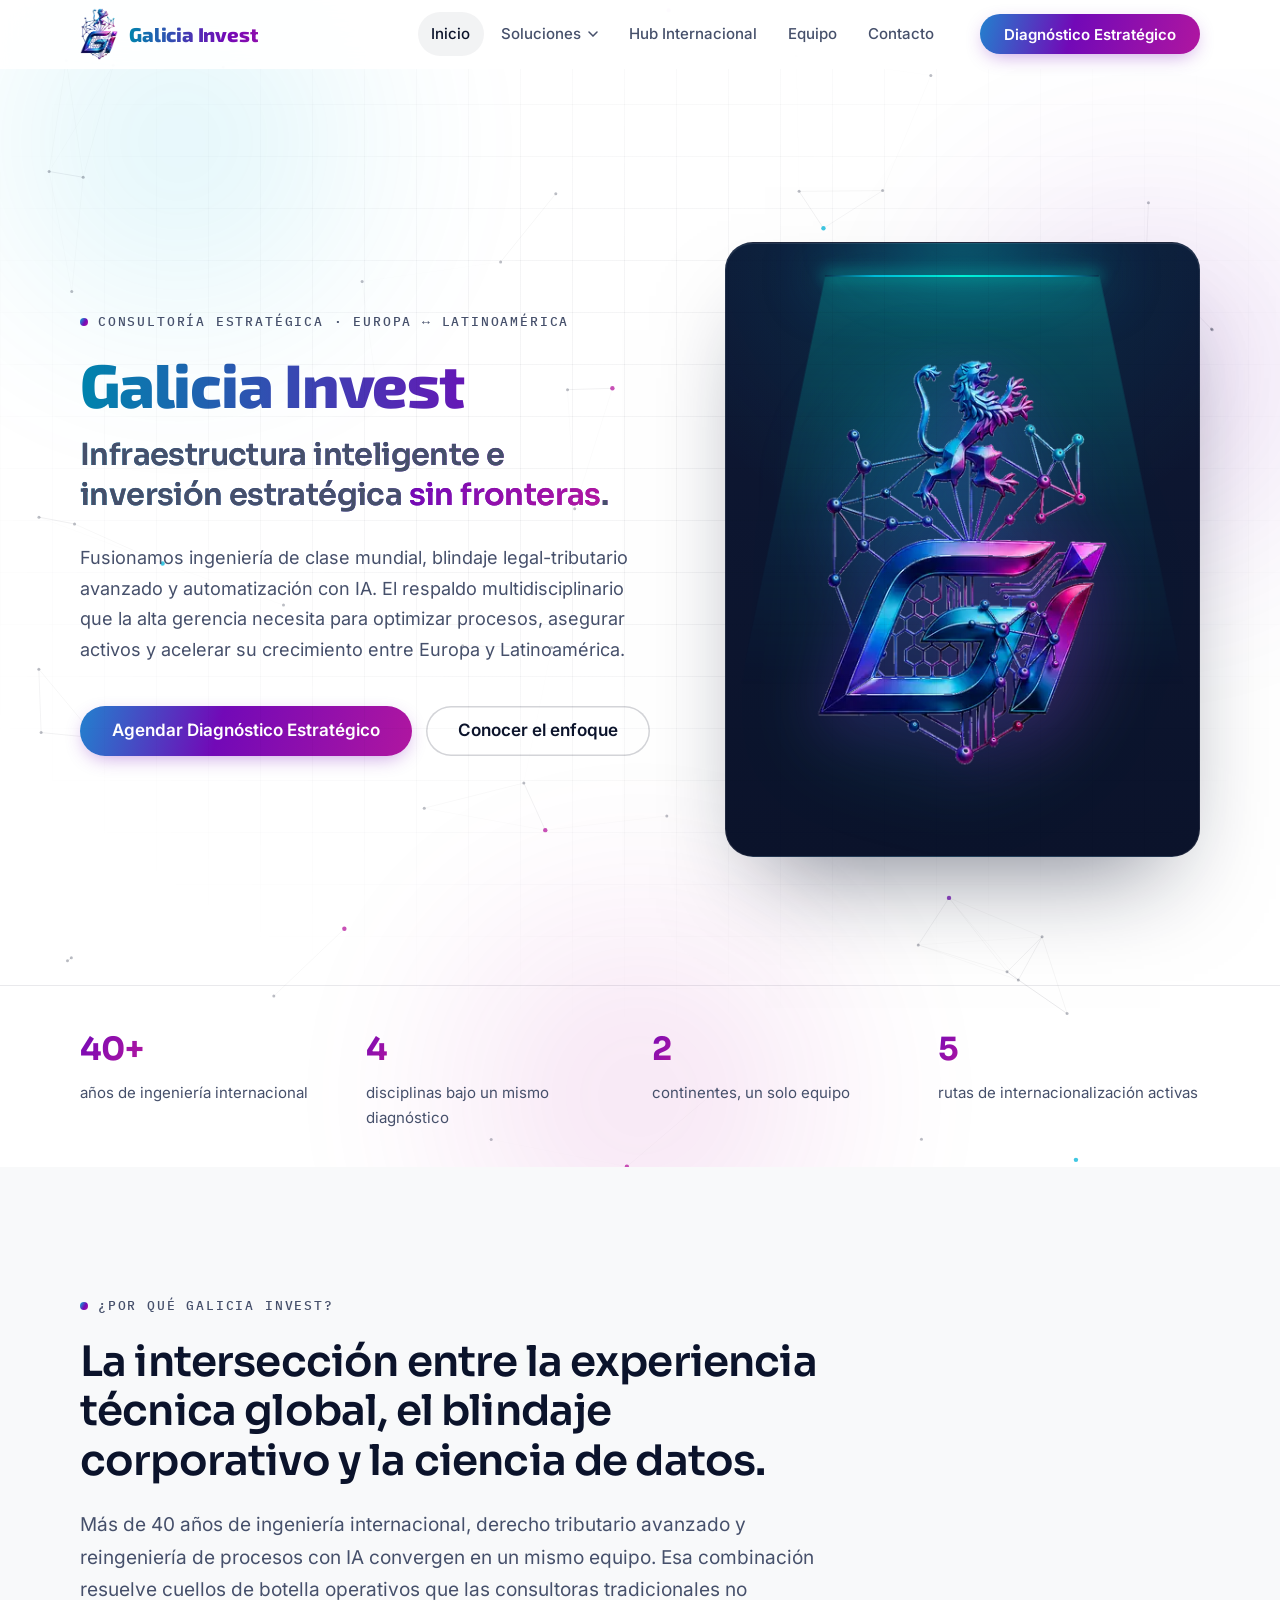
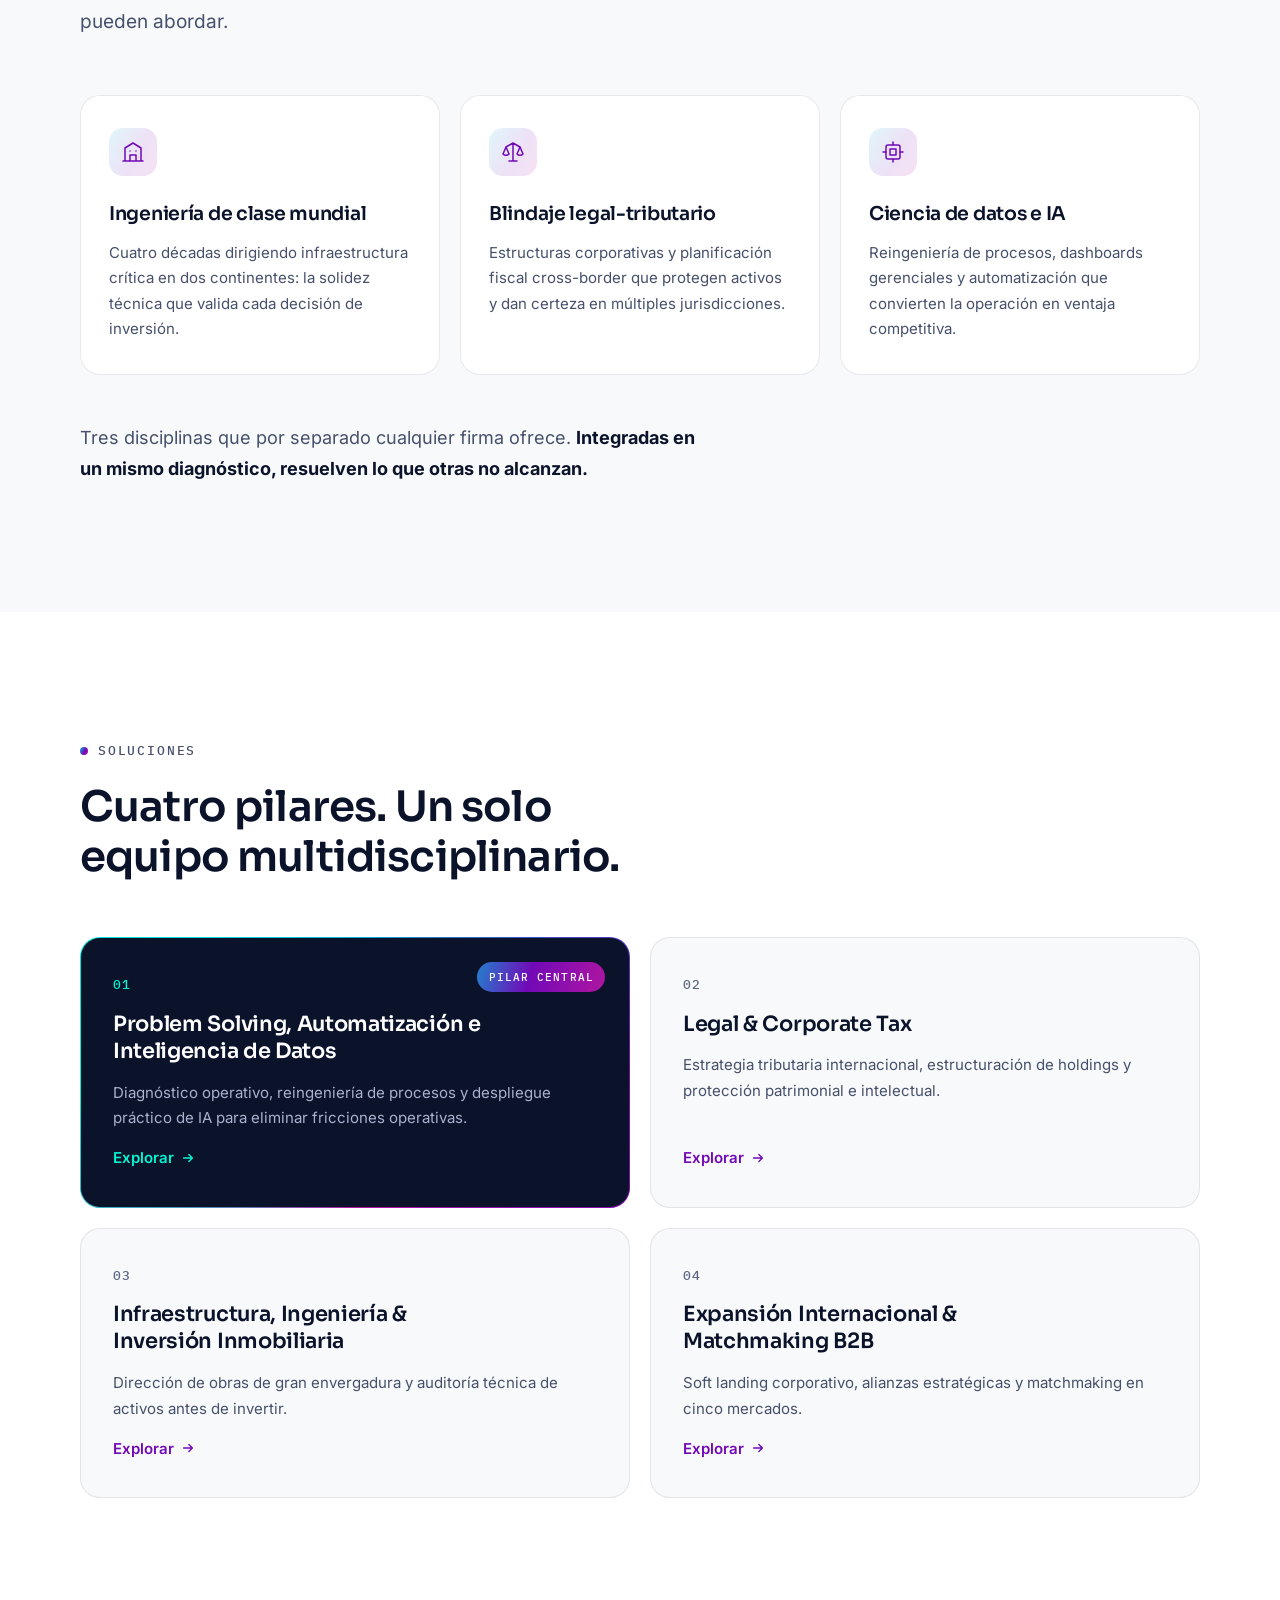
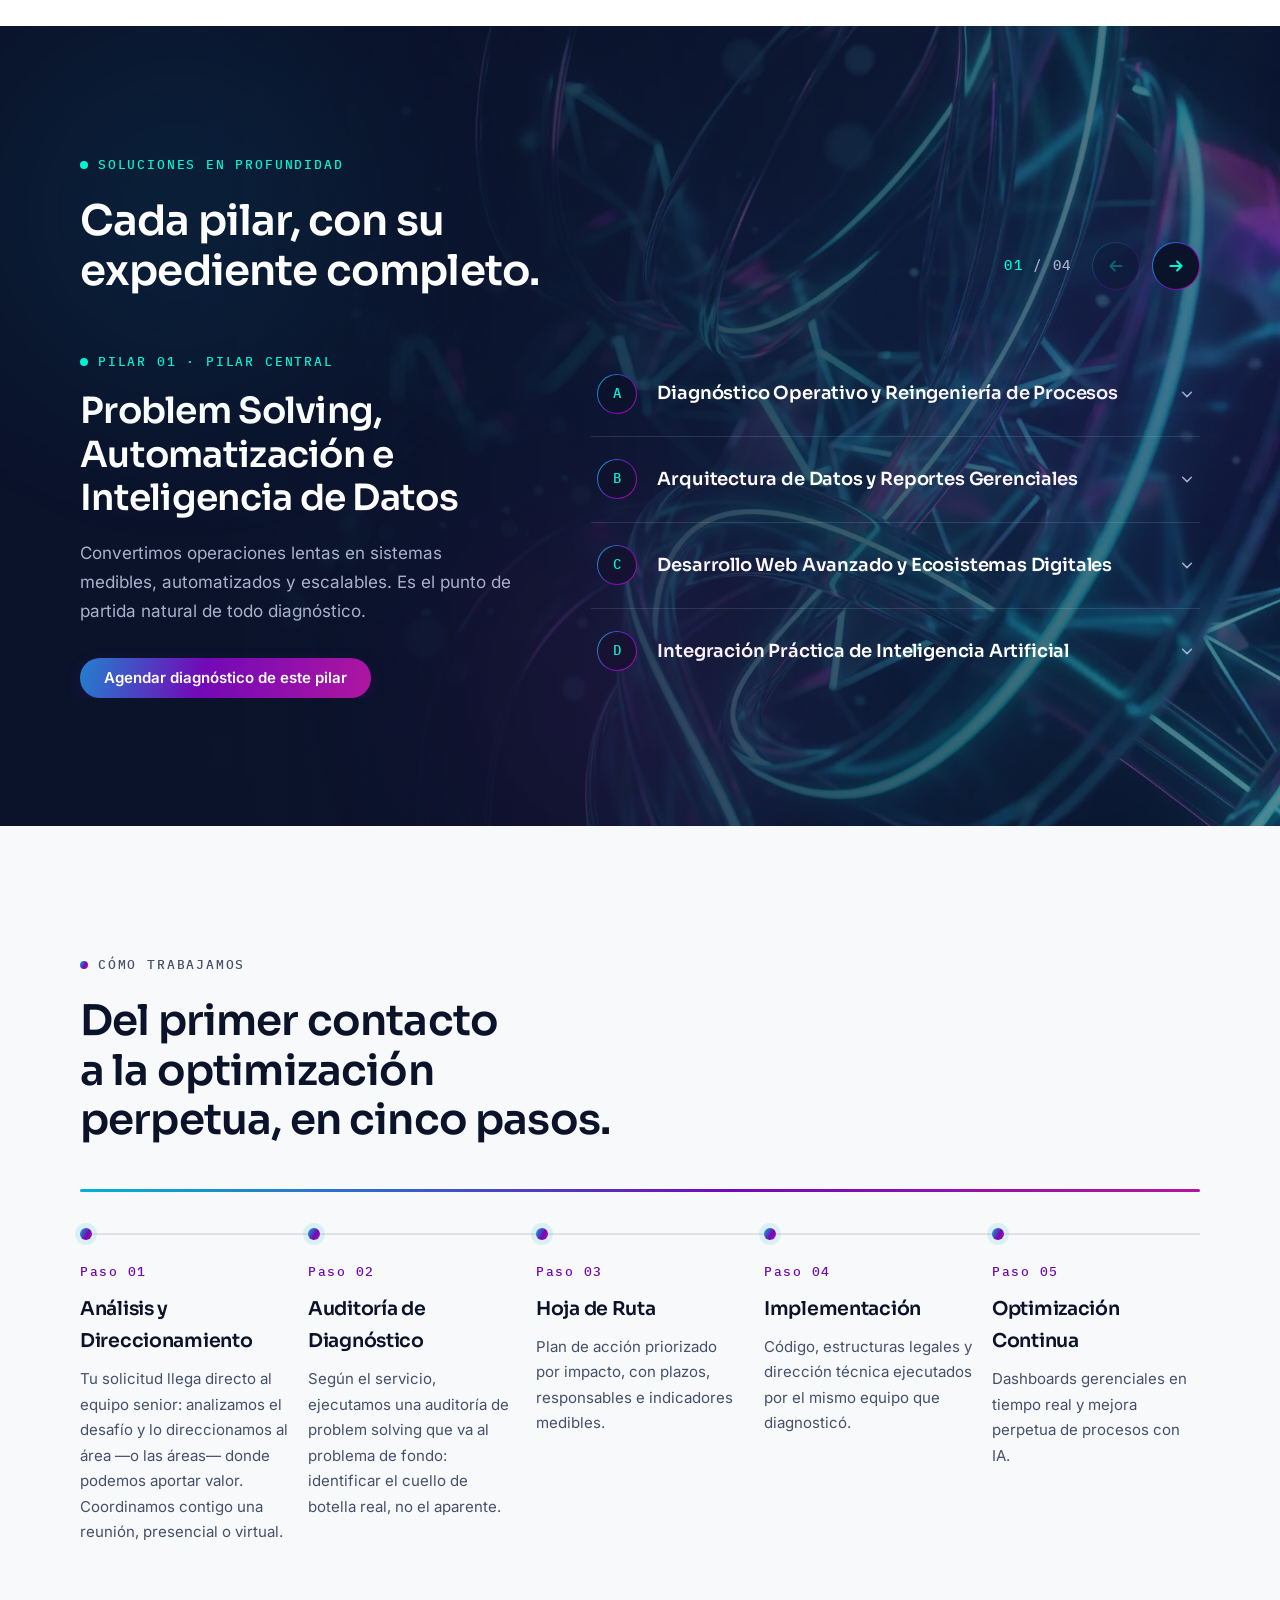
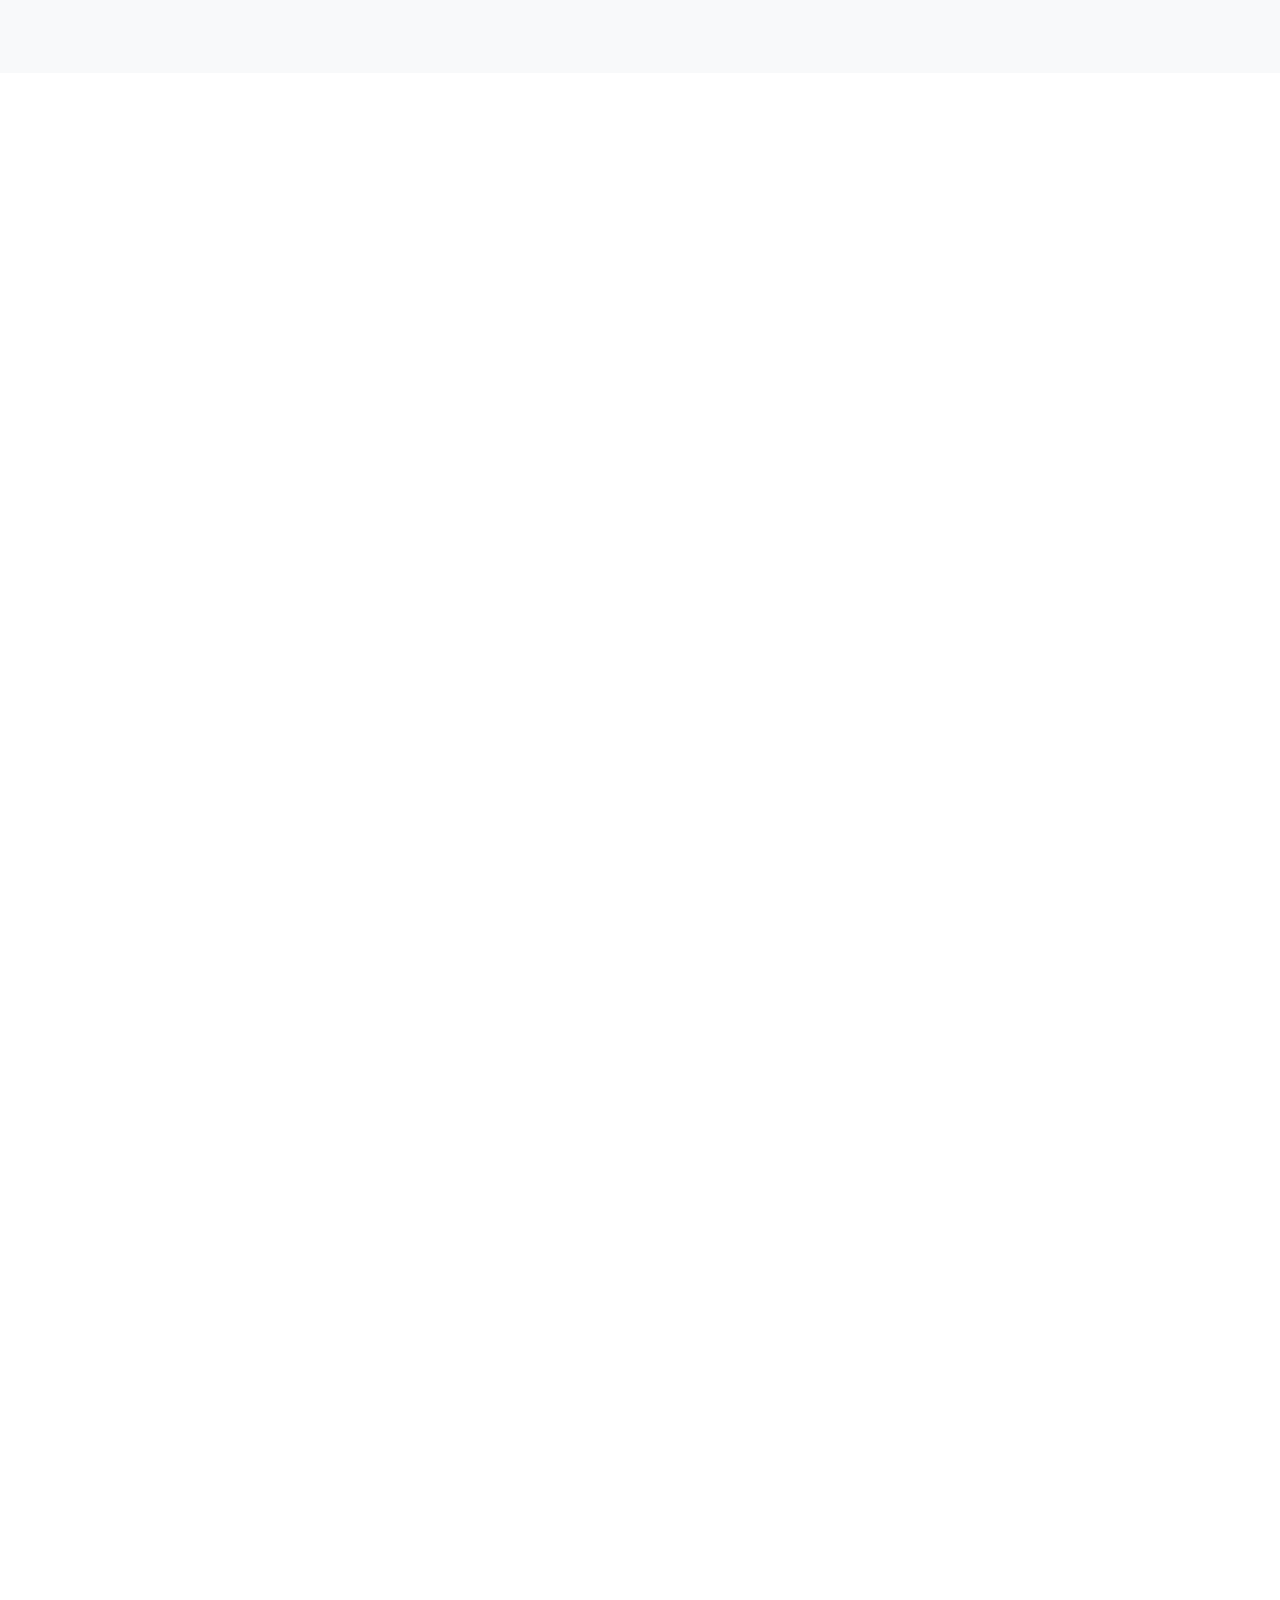
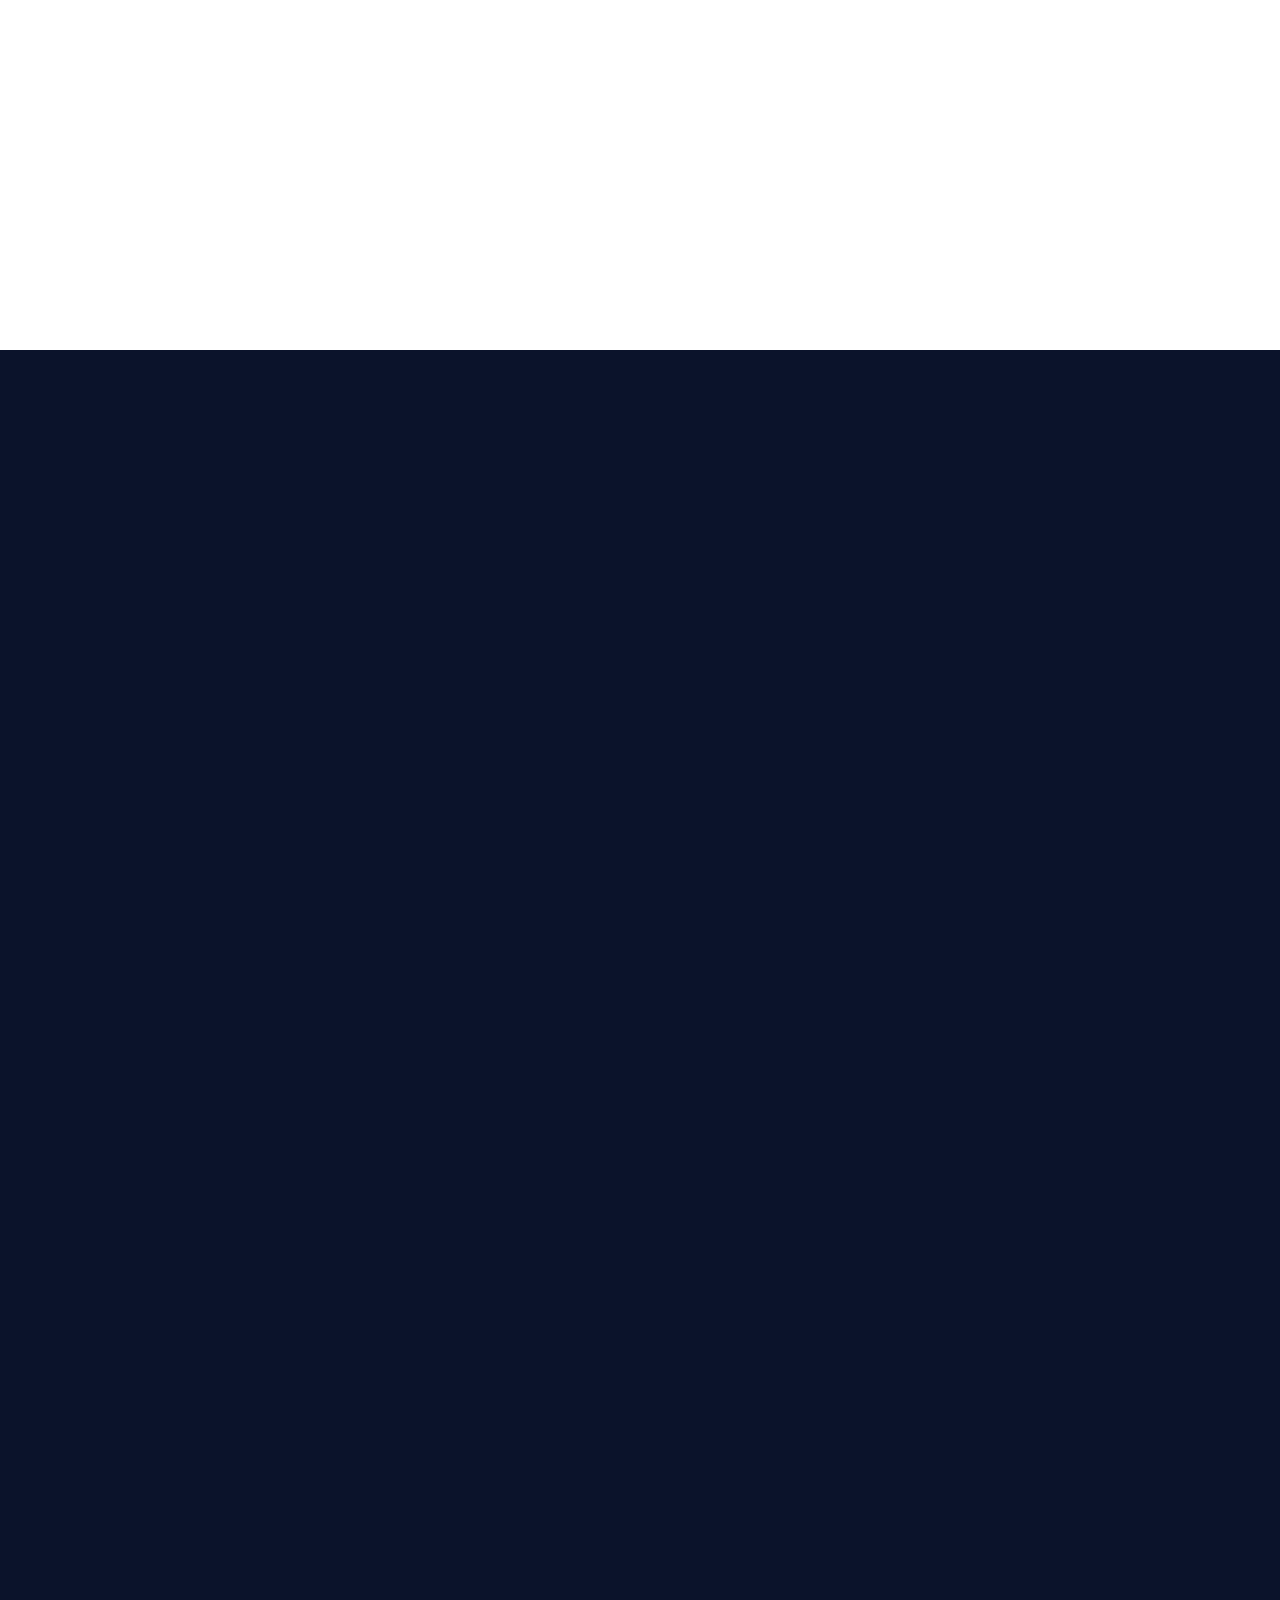
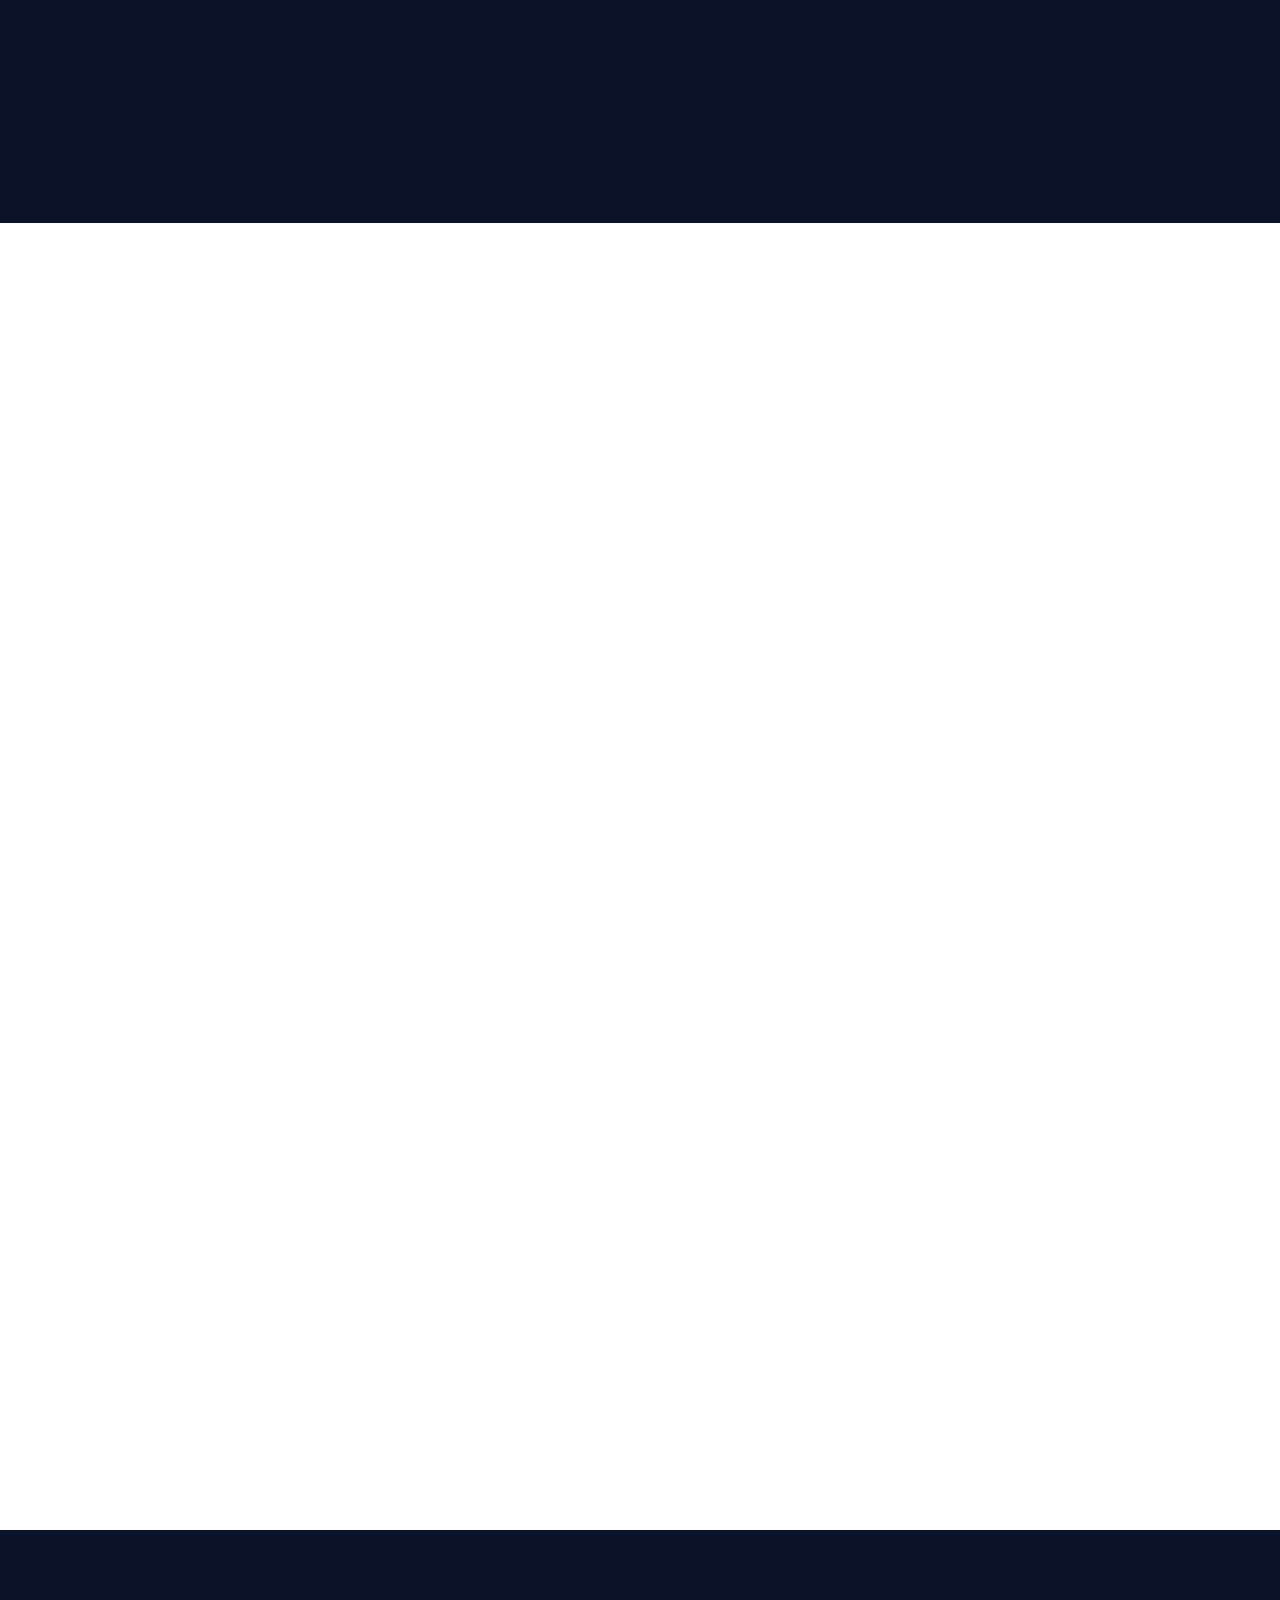
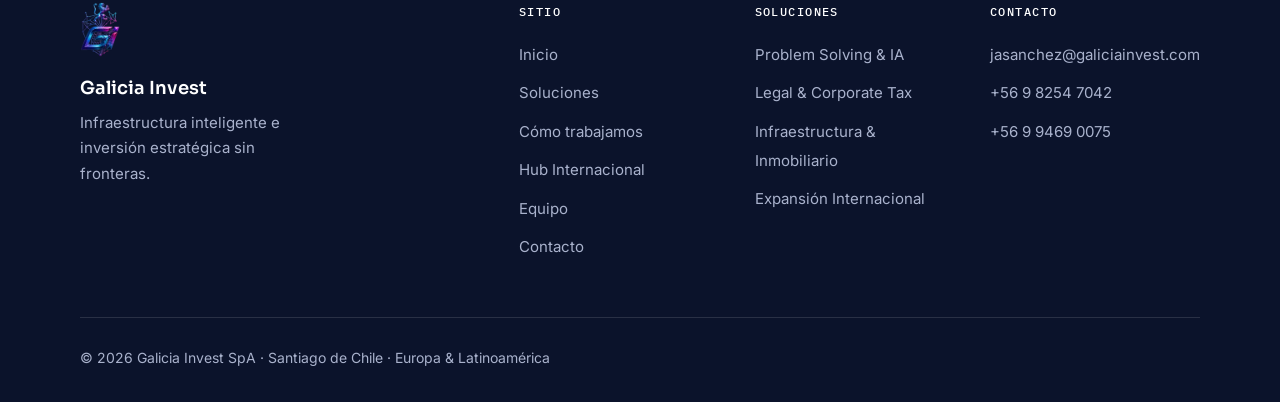
==== commit 0d611424: "Rediseno v2: deck de pilares, hero lamp, metodologia 5 pasos, formulario con telefono" ====
--- a/index.html
+++ b/index.html
@@ -1,4 +1,4 @@
-<!DOCTYPE html><html lang="es"><head><meta charset="UTF-8"><meta name="viewport" content="width=device-width,initial-scale=1"><meta http-equiv="Content-Security-Policy" content="default-src 'self'; script-src 'self' https://www.googletagmanager.com https://www.clarity.ms https://*.clarity.ms; style-src 'self' 'unsafe-inline'; img-src 'self' data: https://www.googletagmanager.com https://*.google-analytics.com https://*.clarity.ms; font-src 'self'; connect-src 'self' https://*.google-analytics.com https://analytics.google.com https://www.googletagmanager.com https://*.clarity.ms https://docs.google.com; form-action 'self' https://docs.google.com; base-uri 'self'; object-src 'none'"><meta name="referrer" content="strict-origin-when-cross-origin"><meta name="robots" content="index, follow, max-image-preview:large, max-snippet:-1"><title>Galicia Invest — Consultoría estratégica Europa–Latam</title><meta name="description" content="Consultoría estratégica entre Europa y Latinoamérica: ingeniería de clase mundial, blindaje legal-tributario, automatización con IA y expansión B2B."><link rel="canonical" href="https://www.galiciainvest.com/"><meta property="og:type" content="website"><meta property="og:locale" content="es_CL"><meta property="og:site_name" content="Galicia Invest"><meta property="og:title" content="Galicia Invest — Infraestructura inteligente e inversión estratégica sin fronteras"><meta property="og:description" content="Fusionamos ingeniería de clase mundial, blindaje legal-tributario avanzado y automatización con IA entre Europa y Latinoamérica."><meta property="og:url" content="https://www.galiciainvest.com/"><meta property="og:image" content="https://www.galiciainvest.com/assets/og-image.jpg"><meta property="og:image:width" content="1200"><meta property="og:image:height" content="630"><meta property="og:image:alt" content="Logo de Galicia Invest con el slogan: infraestructura inteligente e inversión estratégica sin fronteras"><meta name="twitter:card" content="summary_large_image"><meta name="twitter:title" content="Galicia Invest — Infraestructura inteligente e inversión estratégica sin fronteras"><meta name="twitter:description" content="Fusionamos ingeniería de clase mundial, blindaje legal-tributario avanzado y automatización con IA entre Europa y Latinoamérica."><meta name="twitter:image" content="https://www.galiciainvest.com/assets/og-image.jpg"><link rel="icon" type="image/png" sizes="32x32" href="assets/favicon-32.png"><link rel="apple-touch-icon" sizes="180x180" href="assets/favicon-180.png"><link rel="preload" href="fonts/exo2-700.woff2" as="font" type="font/woff2" crossorigin><link rel="preload" href="fonts/sora-600.woff2" as="font" type="font/woff2" crossorigin><link rel="preload" href="fonts/inter-400.woff2" as="font" type="font/woff2" crossorigin><link rel="preload" href="fonts/plexmono-500.woff2" as="font" type="font/woff2" crossorigin><link rel="stylesheet" href="css/styles.css"><script type="application/ld+json">{
+<!DOCTYPE html><html lang="es"><head><meta charset="UTF-8"><meta name="viewport" content="width=device-width,initial-scale=1"><meta http-equiv="Content-Security-Policy" content="default-src 'self'; script-src 'self' https://www.googletagmanager.com https://www.clarity.ms https://*.clarity.ms; style-src 'self' 'unsafe-inline'; img-src 'self' data: https://www.googletagmanager.com https://*.google-analytics.com https://*.clarity.ms https://c.bing.com; font-src 'self'; connect-src 'self' https://*.google-analytics.com https://analytics.google.com https://www.googletagmanager.com https://*.clarity.ms https://docs.google.com; form-action 'self' https://docs.google.com; base-uri 'self'; object-src 'none'"><meta name="referrer" content="strict-origin-when-cross-origin"><meta name="robots" content="index, follow, max-image-preview:large, max-snippet:-1"><title>Galicia Invest — Consultoría estratégica Europa–Latam</title><meta name="description" content="Consultoría estratégica entre Europa y Latinoamérica: ingeniería de clase mundial, blindaje legal-tributario, automatización con IA y expansión B2B."><link rel="canonical" href="https://www.galiciainvest.com/"><meta property="og:type" content="website"><meta property="og:locale" content="es_CL"><meta property="og:site_name" content="Galicia Invest"><meta property="og:title" content="Galicia Invest — Infraestructura inteligente e inversión estratégica sin fronteras"><meta property="og:description" content="Fusionamos ingeniería de clase mundial, blindaje legal-tributario avanzado y automatización con IA entre Europa y Latinoamérica."><meta property="og:url" content="https://www.galiciainvest.com/"><meta property="og:image" content="https://www.galiciainvest.com/assets/og-image.jpg"><meta property="og:image:width" content="1200"><meta property="og:image:height" content="630"><meta property="og:image:alt" content="Logo de Galicia Invest con el slogan: infraestructura inteligente e inversión estratégica sin fronteras"><meta name="twitter:card" content="summary_large_image"><meta name="twitter:title" content="Galicia Invest — Infraestructura inteligente e inversión estratégica sin fronteras"><meta name="twitter:description" content="Fusionamos ingeniería de clase mundial, blindaje legal-tributario avanzado y automatización con IA entre Europa y Latinoamérica."><meta name="twitter:image" content="https://www.galiciainvest.com/assets/og-image.jpg"><link rel="icon" type="image/png" sizes="32x32" href="assets/favicon-32.png"><link rel="apple-touch-icon" sizes="180x180" href="assets/favicon-180.png"><link rel="preload" href="fonts/exo2-700.woff2" as="font" type="font/woff2" crossorigin><link rel="preload" href="fonts/sora-600.woff2" as="font" type="font/woff2" crossorigin><link rel="preload" href="fonts/inter-400.woff2" as="font" type="font/woff2" crossorigin><link rel="preload" href="fonts/plexmono-500.woff2" as="font" type="font/woff2" crossorigin><link rel="stylesheet" href="css/styles.css"><script type="application/ld+json">{
   "@context": "https://schema.org",
   "@type": "ProfessionalService",
   "@id": "https://www.galiciainvest.com/#organization",
@@ -26,4 +26,4 @@
     { "@type": "Offer", "itemOffered": { "@type": "Service", "name": "Infraestructura, Ingeniería & Inversión Inmobiliaria", "serviceType": "Dirección de obras civiles, due diligence técnico y estructuración de proyectos de inversión" } },
     { "@type": "Offer", "itemOffered": { "@type": "Service", "name": "Expansión Internacional & Matchmaking B2B", "serviceType": "Soft landing corporativo, alianzas estratégicas y rutas de internacionalización" } }
   ]
-}</script><script src="js/analytics.js" defer="defer"></script></head><body><a class="skip-link" href="#inicio">Saltar al contenido</a><div class="scroll-progress" aria-hidden="true"><span id="scroll-progress-bar"></span></div><header class="site-header" id="header"><div class="header-inner"><a class="brand" href="#inicio" aria-label="Galicia Invest — inicio"><img src="assets/logo-gi-96.webp" alt="" width="34" height="47" fetchpriority="high"> <span class="brand-name">Galicia&nbsp;Invest</span></a><nav class="main-nav" id="main-nav" aria-label="Navegación principal"><ul><li><a href="#inicio" class="nav-link">Inicio</a></li><li class="has-dropdown"><button class="nav-link dropdown-toggle" aria-expanded="false" aria-controls="dropdown-soluciones">Soluciones <svg width="10" height="6" viewBox="0 0 10 6" fill="none" aria-hidden="true"><path d="M1 1l4 4 4-4" stroke="currentColor" stroke-width="1.5" stroke-linecap="round"/></svg></button><ul class="dropdown" id="dropdown-soluciones"><li><a href="#pilar-1"><strong>Problem Solving &amp; IA</strong><span>Automatización e inteligencia de datos</span></a></li><li><a href="#pilar-2"><strong>Legal &amp; Corporate Tax</strong><span>Blindaje e impuestos</span></a></li><li><a href="#pilar-3"><strong>Infraestructura &amp; Inmobiliario</strong><span>Ingeniería y due diligence</span></a></li><li><a href="#pilar-4"><strong>Expansión Internacional</strong><span>Soft landing y matchmaking B2B</span></a></li></ul></li><li><a href="#hub" class="nav-link">Hub Internacional</a></li><li><a href="#equipo" class="nav-link">Equipo</a></li><li><a href="#contacto" class="nav-link">Contacto</a></li><li class="nav-cta-item"><a href="#contacto" class="btn btn-gradient btn-lg btn-full">Diagnóstico Estratégico</a></li></ul></nav><a href="#contacto" class="btn btn-gradient btn-header">Diagnóstico Estratégico</a> <button class="menu-toggle" id="menu-toggle" aria-expanded="false" aria-controls="main-nav" aria-label="Abrir menú"><span></span><span></span></button></div></header><main><section class="hero" id="inicio"><div class="aurora" aria-hidden="true"><i></i><i></i><i></i></div><div class="hero-glow" id="hero-glow" aria-hidden="true"></div><canvas class="hero-canvas" id="constellation" aria-hidden="true"></canvas><div class="hero-inner"><p class="eyebrow hero-seq">Consultoría estratégica · Europa ↔ Latinoamérica</p><h1 class="hero-title hero-seq">Galicia Invest <span class="hero-slogan">Infraestructura inteligente e inversión estratégica <em>sin fronteras</em>.</span></h1><p class="hero-text hero-seq">Fusionamos ingeniería de clase mundial, blindaje legal-tributario avanzado y automatización con IA. El respaldo multidisciplinario que la alta gerencia necesita para optimizar procesos, asegurar activos y acelerar su crecimiento entre Europa y Latinoamérica.</p><div class="hero-actions hero-seq"><a href="#contacto" class="btn btn-gradient btn-lg">Agendar Diagnóstico Estratégico</a> <a href="#sinergia" class="btn btn-ghost btn-lg">Conocer el enfoque</a></div><div class="hero-logo hero-seq"><div class="logo-stage"><img src="assets/logo-gi-320.webp" srcset="assets/logo-gi-320.webp 320w, assets/logo-gi-640.webp 640w" sizes="(max-width: 640px) 200px, 300px" alt="Isotipo de Galicia Invest: monograma GI con león y red de nodos" width="300" height="414" loading="lazy" decoding="async"></div></div></div><div class="hero-stats"><dl><div><dt data-count="40" data-suffix="+">40+</dt><dd>años de ingeniería internacional</dd></div><div><dt data-count="4">4</dt><dd>disciplinas bajo un mismo diagnóstico</dd></div><div><dt data-count="2">2</dt><dd>continentes, un solo equipo</dd></div><div><dt data-count="5">5</dt><dd>rutas de internacionalización activas</dd></div></dl></div></section><section class="section section-gris" id="sinergia"><div class="container"><p class="eyebrow reveal">¿Por qué Galicia Invest?</p><h2 class="action-title reveal">La intersección entre la experiencia técnica global, el blindaje corporativo y la ciencia de datos.</h2><p class="section-lead reveal">Más de 40 años de ingeniería internacional, derecho tributario avanzado y reingeniería de procesos con IA convergen en un mismo equipo. Esa combinación resuelve cuellos de botella operativos que las consultoras tradicionales no pueden abordar.</p><div class="triad reveal-group"><article class="triad-card reveal"><div class="triad-node" aria-hidden="true"><svg viewBox="0 0 24 24" fill="none" stroke="currentColor" stroke-width="1.5" stroke-linecap="round" stroke-linejoin="round"><path d="M2 21h20M4 21V8l8-5 8 5v13M9 21v-6h6v6M9 11h.01M15 11h.01"/></svg></div><h3>Ingeniería de clase mundial</h3><p>Cuatro décadas dirigiendo infraestructura crítica en dos continentes: la solidez técnica que valida cada decisión de inversión.</p></article><article class="triad-card reveal"><div class="triad-node" aria-hidden="true"><svg viewBox="0 0 24 24" fill="none" stroke="currentColor" stroke-width="1.5" stroke-linecap="round" stroke-linejoin="round"><path d="M12 3v18M5 7l7-4 7 4M5 7v0l-3 7a4 4 0 0 0 6 0L5 7zM19 7v0l-3 7a4 4 0 0 0 6 0l-3-7zM8 21h8"/></svg></div><h3>Blindaje legal-tributario</h3><p>Estructuras corporativas y planificación fiscal cross-border que protegen activos y dan certeza en múltiples jurisdicciones.</p></article><article class="triad-card reveal"><div class="triad-node" aria-hidden="true"><svg viewBox="0 0 24 24" fill="none" stroke="currentColor" stroke-width="1.5" stroke-linecap="round" stroke-linejoin="round"><rect x="5" y="5" width="14" height="14" rx="2"/><path d="M9 9h6v6H9zM5 12H2M22 12h-3M12 5V2M12 22v-3"/></svg></div><h3>Ciencia de datos e IA</h3><p>Reingeniería de procesos, dashboards gerenciales y automatización que convierten la operación en ventaja competitiva.</p></article></div><p class="triad-closing reveal">Tres disciplinas que por separado cualquier firma ofrece. <strong>Integradas en un mismo diagnóstico, resuelven lo que otras no alcanzan.</strong></p></div></section><section class="section" id="pilares"><div class="container"><p class="eyebrow reveal">Soluciones</p><h2 class="action-title reveal">Cuatro pilares. Un solo equipo multidisciplinario.</h2><div class="pillar-grid reveal-group"><a href="#pilar-1" class="pillar-card pillar-card-dark reveal"><span class="pillar-tag">Pilar central</span> <span class="pillar-index">01</span><h3>Problem Solving, Automatización e Inteligencia de Datos</h3><p>Diagnóstico operativo, reingeniería de procesos y despliegue práctico de IA para eliminar fricciones operativas.</p><span class="pillar-link">Explorar<svg width="14" height="14" viewBox="0 0 16 16" fill="none" aria-hidden="true"><path d="M3 8h10M9 4l4 4-4 4" stroke="currentColor" stroke-width="1.6" stroke-linecap="round" stroke-linejoin="round"/></svg></span></a><a href="#pilar-2" class="pillar-card reveal"><span class="pillar-index">02</span><h3>Legal &amp; Corporate Tax</h3><p>Estrategia tributaria internacional, estructuración de holdings y protección patrimonial e intelectual.</p><span class="pillar-link">Explorar<svg width="14" height="14" viewBox="0 0 16 16" fill="none" aria-hidden="true"><path d="M3 8h10M9 4l4 4-4 4" stroke="currentColor" stroke-width="1.6" stroke-linecap="round" stroke-linejoin="round"/></svg></span></a><a href="#pilar-3" class="pillar-card reveal"><span class="pillar-index">03</span><h3>Infraestructura, Ingeniería &amp; Inversión Inmobiliaria</h3><p>Dirección de obras de gran envergadura y auditoría técnica de activos antes de invertir.</p><span class="pillar-link">Explorar<svg width="14" height="14" viewBox="0 0 16 16" fill="none" aria-hidden="true"><path d="M3 8h10M9 4l4 4-4 4" stroke="currentColor" stroke-width="1.6" stroke-linecap="round" stroke-linejoin="round"/></svg></span></a><a href="#pilar-4" class="pillar-card reveal"><span class="pillar-index">04</span><h3>Expansión Internacional &amp; Matchmaking B2B</h3><p>Soft landing corporativo, alianzas estratégicas y matchmaking en cinco mercados.</p><span class="pillar-link">Explorar<svg width="14" height="14" viewBox="0 0 16 16" fill="none" aria-hidden="true"><path d="M3 8h10M9 4l4 4-4 4" stroke="currentColor" stroke-width="1.6" stroke-linecap="round" stroke-linejoin="round"/></svg></span></a></div></div></section><section class="section soluciones-detalle section-dark" id="pilar-1"><div class="container solucion"><div class="solucion-head"><p class="eyebrow eyebrow-light reveal">Pilar 01</p><h2 class="reveal">Problem Solving, Automatización e Inteligencia de Datos</h2><p class="solucion-lead reveal">Convertimos operaciones lentas en sistemas medibles, automatizados y escalables. Es el punto de partida natural de todo diagnóstico.</p></div><ol class="subservicios reveal-group"><li class="reveal"><span class="sub-letter">A</span><div><h3>Diagnóstico Operativo y Reingeniería de Procesos</h3><p>Detección y eliminación de los cuellos de botella que frenan el crecimiento de la operación.</p></div></li><li class="reveal"><span class="sub-letter">B</span><div><h3>Arquitectura de Datos y Reportes Gerenciales</h3><p>Dashboards automatizados en tiempo real para decisiones directivas basadas en evidencia.</p></div></li><li class="reveal"><span class="sub-letter">C</span><div><h3>Desarrollo Web Avanzado y Ecosistemas Digitales</h3><p>Aplicaciones móviles a medida, prototipado rápido, SEO técnico, embudos B2B, Google Ads y optimización de dominios y cloud.</p></div></li><li class="reveal"><span class="sub-letter">D</span><div><h3>Integración Práctica de Inteligencia Artificial</h3><p>Automatización de tareas repetitivas y despliegue de APIs con impacto operativo inmediato.</p></div></li></ol><div class="solucion-nav reveal"><a class="nav-cta" href="#contacto">Agendar diagnóstico de este pilar<svg width="14" height="14" viewBox="0 0 16 16" fill="none" aria-hidden="true"><path d="M3 8h10M9 4l4 4-4 4" stroke="currentColor" stroke-width="1.6" stroke-linecap="round" stroke-linejoin="round"/></svg></a><a href="#pilar-2"><span><span class="nav-label">Siguiente pilar</span>Legal &amp; Corporate Tax</span><svg width="14" height="14" viewBox="0 0 16 16" fill="none" aria-hidden="true"><path d="M3 8h10M9 4l4 4-4 4" stroke="currentColor" stroke-width="1.6" stroke-linecap="round" stroke-linejoin="round"/></svg></a></div></div></section><section class="section soluciones-detalle" id="pilar-2"><div class="container solucion"><div class="solucion-head"><p class="eyebrow reveal">Pilar 02</p><h2 class="reveal">Legal &amp; Corporate Tax</h2><p class="solucion-lead reveal">Blindaje corporativo y eficiencia fiscal para operar con certeza en múltiples jurisdicciones.</p></div><ol class="subservicios reveal-group"><li class="reveal"><span class="sub-letter">A</span><div><h3>Estrategia Tributaria Nacional e Internacional</h3><p>Planificación fiscal cross-border y aplicación de Convenios para evitar la Doble Tributación (CDT).</p></div></li><li class="reveal"><span class="sub-letter">B</span><div><h3>Derecho Corporativo y Estructuración de Holdings</h3><p>Holdings, sociedades offshore y vehículos inbound orientados a la protección patrimonial.</p></div></li><li class="reveal"><span class="sub-letter">C</span><div><h3>Propiedad Intelectual, Marcas y Patentes</h3><p>Registro y defensa de marcas, software y tecnología en la era digital.</p></div></li></ol><div class="solucion-nav reveal"><a class="nav-cta" href="#contacto">Agendar diagnóstico de este pilar<svg width="14" height="14" viewBox="0 0 16 16" fill="none" aria-hidden="true"><path d="M3 8h10M9 4l4 4-4 4" stroke="currentColor" stroke-width="1.6" stroke-linecap="round" stroke-linejoin="round"/></svg></a><a href="#pilar-3"><span><span class="nav-label">Siguiente pilar</span>Infraestructura &amp; Inversión Inmobiliaria</span><svg width="14" height="14" viewBox="0 0 16 16" fill="none" aria-hidden="true"><path d="M3 8h10M9 4l4 4-4 4" stroke="currentColor" stroke-width="1.6" stroke-linecap="round" stroke-linejoin="round"/></svg></a></div></div></section><section class="section soluciones-detalle section-gris" id="pilar-3"><div class="container solucion"><div class="solucion-head"><p class="eyebrow reveal">Pilar 03</p><h2 class="reveal">Infraestructura, Ingeniería &amp; Inversión Inmobiliaria</h2><p class="solucion-lead reveal">Más de 40 años de respaldo técnico en infraestructura crítica, al servicio de cada decisión de inversión.</p></div><ol class="subservicios reveal-group"><li class="reveal"><span class="sub-letter">A</span><div><h3>Consultoría y Dirección de Obras Civiles de Gran Envergadura</h3><p>Respaldo técnico en proyectos residenciales, portuarios, viales e hídricos.</p></div></li><li class="reveal"><span class="sub-letter">B</span><div><h3>Due Diligence Técnico e Inmobiliario</h3><p>Auditoría técnica de activos, terrenos y viabilidad estructural antes de invertir.</p></div></li><li class="reveal"><span class="sub-letter">C</span><div><h3>Estructuración de Proyectos de Inversión</h3><p>Licitaciones internacionales y negociación con proveedores globales.</p></div></li></ol><div class="solucion-nav reveal"><a class="nav-cta" href="#contacto">Agendar diagnóstico de este pilar<svg width="14" height="14" viewBox="0 0 16 16" fill="none" aria-hidden="true"><path d="M3 8h10M9 4l4 4-4 4" stroke="currentColor" stroke-width="1.6" stroke-linecap="round" stroke-linejoin="round"/></svg></a><a href="#pilar-4"><span><span class="nav-label">Siguiente pilar</span>Expansión Internacional &amp; Matchmaking B2B</span><svg width="14" height="14" viewBox="0 0 16 16" fill="none" aria-hidden="true"><path d="M3 8h10M9 4l4 4-4 4" stroke="currentColor" stroke-width="1.6" stroke-linecap="round" stroke-linejoin="round"/></svg></a></div></div></section><section class="section soluciones-detalle" id="pilar-4"><div class="container solucion"><div class="solucion-head"><p class="eyebrow reveal">Pilar 04</p><h2 class="reveal">Expansión Internacional &amp; Matchmaking B2B</h2><p class="solucion-lead reveal">Ingreso seguro a nuevos mercados, con redes locales que ya funcionan.</p></div><ol class="subservicios reveal-group"><li class="reveal"><span class="sub-letter">A</span><div><h3>Estrategia de Soft Landing Corporativo</h3><p>Ingreso seguro y ordenado a nuevos mercados regulados.</p></div></li><li class="reveal"><span class="sub-letter">B</span><div><h3>Conexiones Comerciales y Alianzas Estratégicas</h3><p>Matchmaking B2B corporativo con contrapartes validadas.</p></div></li><li class="reveal"><span class="sub-letter">C</span><div><h3>Rutas de Internacionalización</h3><p>Especialización en Europa, Argentina, Perú, Colombia y Venezuela.</p></div></li></ol><div class="solucion-nav reveal"><a class="nav-cta" href="#contacto">Agendar diagnóstico de este pilar<svg width="14" height="14" viewBox="0 0 16 16" fill="none" aria-hidden="true"><path d="M3 8h10M9 4l4 4-4 4" stroke="currentColor" stroke-width="1.6" stroke-linecap="round" stroke-linejoin="round"/></svg></a><a href="#metodologia"><span><span class="nav-label">Siguiente</span>Cómo trabajamos</span><svg width="14" height="14" viewBox="0 0 16 16" fill="none" aria-hidden="true"><path d="M3 8h10M9 4l4 4-4 4" stroke="currentColor" stroke-width="1.6" stroke-linecap="round" stroke-linejoin="round"/></svg></a></div></div></section><section class="section section-gris" id="metodologia"><div class="container"><p class="eyebrow reveal">Cómo trabajamos</p><h2 class="action-title reveal">Del diagnóstico a la optimización perpetua, en cuatro pasos.</h2><div class="metodo-line" aria-hidden="true"></div><div class="metodo-grid reveal-group"><article class="metodo-step reveal"><span class="metodo-num">Paso 01</span><h3>Diagnóstico Estratégico</h3><p>Auditoría técnica, legal y de datos para localizar el cuello de botella real, no el aparente.</p></article><article class="metodo-step reveal"><span class="metodo-num">Paso 02</span><h3>Hoja de Ruta</h3><p>Plan de acción priorizado por impacto, con plazos, responsables e indicadores medibles.</p></article><article class="metodo-step reveal"><span class="metodo-num">Paso 03</span><h3>Implementación</h3><p>Código, estructuras legales y dirección técnica ejecutados por el mismo equipo que diagnosticó.</p></article><article class="metodo-step reveal"><span class="metodo-num">Paso 04</span><h3>Optimización Continua</h3><p>Dashboards gerenciales en tiempo real y mejora perpetua de procesos con IA.</p></article></div></div></section><section class="section" id="equipo"><div class="container"><p class="eyebrow reveal">Nuestro ADN</p><h2 class="action-title reveal">No teorizamos sobre el papel: diseñamos e implementamos.</h2><div class="adn-grid reveal-group"><article class="adn-card reveal"><h3>Misión</h3><p>Desbloquear el potencial de crecimiento de las empresas a través de la inteligencia operativa y la reingeniería basada en datos, estructurando inversiones estratégicas y soluciones legales cross-border que permitan expandirse sin fronteras.</p></article><article class="adn-card reveal"><h3>Visión</h3><p>Liderar la nueva era de la consultoría corporativa multidisciplinaria, donde la fusión de ingeniería de clase mundial y automatización avanzada con IA establezca el nuevo estándar de escalabilidad empresarial global.</p></article></div><div class="valores-grid reveal-group"><article class="valor reveal"><span class="valor-dot" aria-hidden="true"></span><h3>Resolución Disruptiva</h3><p>No teorizamos sobre el papel: diseñamos e implementamos código, algoritmos y estructuras eficaces para eliminar cuellos de botella reales.</p></article><article class="valor reveal"><span class="valor-dot" aria-hidden="true"></span><h3>Visión Sin Fronteras</h3><p>Rompemos barreras geográficas, técnicas y regulatorias para conectar capital, tecnología y territorio.</p></article><article class="valor reveal"><span class="valor-dot" aria-hidden="true"></span><h3>Evolución Continua</h3><p>Adoptamos la vanguardia tecnológica y de IA para optimizar de manera perpetua nuestros procesos y los resultados de nuestros clientes.</p></article></div><h2 class="action-title team-title reveal">Un equipo senior, cuatro disciplinas.</h2><div class="team-grid reveal-group"><article class="team-card reveal"><div class="team-avatar" aria-hidden="true"><svg viewBox="0 0 24 24" fill="none" stroke="currentColor" stroke-width="1.5" stroke-linecap="round" stroke-linejoin="round"><path d="M12 3v18M5 7l7-4 7 4M5 7l-3 7a4 4 0 0 0 6 0L5 7zM19 7l-3 7a4 4 0 0 0 6 0l-3-7zM8 21h8"/></svg></div><p class="team-role">Consultoría Legal &amp; Tributaria</p><h3>Estrategia fiscal internacional</h3><p>Precisión legal y mitigación de riesgos fiscales internacionales. Estructuras que protegen los activos corporativos en escenarios cross-border.</p><ul class="team-tags"><li>Tributación internacional</li><li>Holdings</li><li>Doble tributación</li></ul></article><article class="team-card reveal"><div class="team-avatar" aria-hidden="true"><svg viewBox="0 0 24 24" fill="none" stroke="currentColor" stroke-width="1.5" stroke-linecap="round" stroke-linejoin="round"><path d="M12 15a7 7 0 1 0 0-14 7 7 0 0 0 0 14zM8.2 13.9 7 23l5-3 5 3-1.2-9.1"/></svg></div><p class="team-role">Consultoría Legal Corporativa</p><h3>Derecho corporativo y PI</h3><p>Protección de activos corporativos y derechos de propiedad intelectual adaptados a la era digital: marcas, patentes y tecnología.</p><ul class="team-tags"><li>Derecho corporativo</li><li>Propiedad intelectual</li><li>Marcas y patentes</li></ul></article><article class="team-card reveal"><div class="team-avatar" aria-hidden="true"><svg viewBox="0 0 24 24" fill="none" stroke="currentColor" stroke-width="1.5" stroke-linecap="round" stroke-linejoin="round"><path d="M2 21h20M4 21V8l8-5 8 5v13M9 21v-6h6v6"/></svg></div><p class="team-role">Ingeniería Civil en Obras · Senior Partner</p><h3>Infraestructura crítica global</h3><p>Más de 40 años de trayectoria internacional liderando infraestructura crítica: del desarrollo residencial a represas y puertos. Gestión de riesgos macro con solidez técnica incuestionable.</p><ul class="team-tags"><li>Obras civiles</li><li>Due diligence</li><li>Gestión de riesgos</li></ul></article><article class="team-card reveal"><div class="team-avatar" aria-hidden="true"><svg viewBox="0 0 24 24" fill="none" stroke="currentColor" stroke-width="1.5" stroke-linecap="round" stroke-linejoin="round"><rect x="3" y="4" width="18" height="14" rx="2"/><path d="M8 10l-2 2 2 2M16 10l2 2-2 2M13 9l-2 6"/></svg></div><p class="team-role">Ingeniería Comercial · Máster en Automatización</p><h3>Economía, código e IA</h3><p>Perfil híbrido: economía y administración combinadas con desarrollo de aplicaciones, bases de datos y soluciones de IA. Comunicación ejecutiva multilingüe para negociaciones globales.</p><ul class="team-tags"><li>Automatización</li><li>IA aplicada</li><li>Negociación global</li></ul></article></div></div></section><section class="section section-dark" id="hub"><div class="aurora aurora-dark" aria-hidden="true"><i></i><i></i><i></i></div><canvas class="hub-trail" id="hub-trail" aria-hidden="true"></canvas><div class="container"><p class="eyebrow eyebrow-light reveal">Hub Internacional</p><h2 class="action-title reveal">Operamos localmente, con visión global.</h2><p class="section-lead section-lead-light reveal">Dominio de las normativas locales, los ecosistemas comerciales y las redes de contacto B2B, unificado en un solo hub. Un equipo que conoce el terreno a ambos lados del Atlántico.</p><figure class="hub-map reveal" aria-label="Mapa de conexiones entre Santiago de Chile, Europa, Argentina, Perú, Colombia y Venezuela"><svg viewBox="0 0 900 560" role="img" aria-hidden="true" id="hub-svg"><defs><linearGradient id="arcGrad" x1="0%" y1="100%" x2="100%" y2="0%"><stop offset="0%" stop-color="#00B4D8"/><stop offset="100%" stop-color="#B5179E"/></linearGradient><radialGradient id="nodeGlow" cx="50%" cy="50%" r="50%"><stop offset="0%" stop-color="#00F5D4" stop-opacity=".5"/><stop offset="100%" stop-color="#00F5D4" stop-opacity="0"/></radialGradient></defs><g class="hub-grid" aria-hidden="true"></g><g class="hub-arcs"><path class="hub-arc" data-region="europa" d="M175 470 C 380 120, 560 60, 700 105"/><path class="hub-arc" data-region="argentina" d="M175 470 C 215 505, 250 508, 288 490"/><path class="hub-arc" data-region="peru" d="M175 470 C 120 430, 105 400, 118 362"/><path class="hub-arc" data-region="colombia" d="M175 470 C 90 380, 90 320, 142 280"/><path class="hub-arc" data-region="venezuela" d="M175 470 C 250 360, 250 300, 205 253"/></g><g class="hub-particles" aria-hidden="true"><circle class="hub-dot" r="2.5"><animateMotion dur="5s" repeatCount="indefinite" path="M175 470 C 380 120, 560 60, 700 105"/></circle><circle class="hub-dot" r="2.5"><animateMotion dur="3.2s" begin="0.6s" repeatCount="indefinite" path="M175 470 C 215 505, 250 508, 288 490"/></circle><circle class="hub-dot" r="2.5"><animateMotion dur="3.6s" begin="1.2s" repeatCount="indefinite" path="M175 470 C 120 430, 105 400, 118 362"/></circle><circle class="hub-dot" r="2.5"><animateMotion dur="4.2s" begin="1.8s" repeatCount="indefinite" path="M175 470 C 90 380, 90 320, 142 280"/></circle><circle class="hub-dot" r="2.5"><animateMotion dur="4.6s" begin="2.4s" repeatCount="indefinite" path="M175 470 C 250 360, 250 300, 205 253"/></circle></g><g class="hub-nodes"><g class="hub-node hub-node-base" data-region="chile" transform="translate(175,470)"><circle class="node-halo" r="22" fill="url(#nodeGlow)"/><circle class="node-core" r="6"/><text x="-18" y="6" text-anchor="end">Santiago · Base</text></g><g class="hub-node" data-region="europa" transform="translate(700,105)"><circle class="node-halo" r="20" fill="url(#nodeGlow)"/><circle class="node-core" r="5"/><text x="14" y="-10">Europa</text></g><g class="hub-node" data-region="argentina" transform="translate(288,490)"><circle class="node-halo" r="20" fill="url(#nodeGlow)"/><circle class="node-core" r="5"/><text x="16" y="6">Argentina</text></g><g class="hub-node" data-region="peru" transform="translate(118,362)"><circle class="node-halo" r="20" fill="url(#nodeGlow)"/><circle class="node-core" r="5"/><text x="-16" y="-12" text-anchor="end">Perú</text></g><g class="hub-node" data-region="colombia" transform="translate(142,280)"><circle class="node-halo" r="20" fill="url(#nodeGlow)"/><circle class="node-core" r="5"/><text x="-16" y="4" text-anchor="end">Colombia</text></g><g class="hub-node" data-region="venezuela" transform="translate(205,253)"><circle class="node-halo" r="20" fill="url(#nodeGlow)"/><circle class="node-core" r="5"/><text x="16" y="-6">Venezuela</text></g></g></svg></figure><div class="hub-regions reveal-group"><button class="hub-chip reveal" data-region="europa" aria-pressed="false"><strong>Europa</strong><span>Acceso al mercado común: normativa, tratados y alianzas comerciales.</span></button> <button class="hub-chip reveal" data-region="argentina" aria-pressed="false"><strong>Argentina</strong><span>Conexiones comerciales y estructuración en el Cono Sur.</span></button> <button class="hub-chip reveal" data-region="peru" aria-pressed="false"><strong>Perú</strong><span>Inversión y ejecución técnica en un mercado en expansión.</span></button> <button class="hub-chip reveal" data-region="colombia" aria-pressed="false"><strong>Colombia</strong><span>Hub de crecimiento andino: soft landing y alianzas B2B.</span></button> <button class="hub-chip reveal" data-region="venezuela" aria-pressed="false"><strong>Venezuela</strong><span>Conocimiento local para entornos regulatorios complejos.</span></button></div></div></section><section class="section" id="contacto"><div class="container contacto-grid"><div class="contacto-copy"><p class="eyebrow reveal">Contacto</p><h2 class="action-title reveal">Hablemos de tu próximo desafío.</h2><p class="section-lead reveal">Nos encargamos del diagnóstico técnico y legal. <strong>Tu equipo se encarga del crecimiento.</strong></p><ul class="contact-data reveal"><li><span class="contact-label">Email</span><a href="mailto:jasanchez@galiciainvest.com">jasanchez@galiciainvest.com</a></li><li><span class="contact-label">Teléfono</span><a href="tel:+56982547042">+56 9 8254 7042</a></li><li><span class="contact-label">Web</span><a href="https://www.galiciainvest.com">www.galiciainvest.com</a></li><li><span class="contact-label">Base</span><span>Santiago de Chile · Operación en Europa y Latinoamérica</span></li></ul></div><form class="contact-form reveal" id="contact-form" novalidate><div class="hp-field" aria-hidden="true"><label for="f-web">No completar este campo</label> <input type="text" id="f-web" name="website" tabindex="-1" autocomplete="off"></div><div class="field"><label for="f-nombre">Nombre</label> <input type="text" id="f-nombre" name="nombre" autocomplete="name" required maxlength="100" aria-describedby="err-f-nombre"><p class="field-error" id="err-f-nombre" hidden>Ingresa tu nombre.</p></div><div class="field-row"><div class="field"><label for="f-empresa">Empresa</label> <input type="text" id="f-empresa" name="empresa" autocomplete="organization" required maxlength="120" aria-describedby="err-f-empresa"><p class="field-error" id="err-f-empresa" hidden>Ingresa el nombre de tu empresa.</p></div><div class="field"><label for="f-email">Email corporativo</label> <input type="email" id="f-email" name="email" autocomplete="email" required maxlength="160" aria-describedby="err-f-email"><p class="field-error" id="err-f-email" hidden>Ingresa un email válido (nombre@empresa.com).</p></div></div><fieldset class="field" aria-describedby="err-desafio"><legend>¿Cuál es el principal desafío de tu empresa hoy?</legend><div class="chip-group"><label class="chip"><input type="radio" name="desafio" value="Optimización de Procesos / IA" required><span>Optimización de Procesos / IA</span></label> <label class="chip"><input type="radio" name="desafio" value="Estructura Legal / Impuestos"><span>Estructura Legal / Impuestos</span></label> <label class="chip"><input type="radio" name="desafio" value="Inversión / Infraestructura"><span>Inversión / Infraestructura</span></label> <label class="chip"><input type="radio" name="desafio" value="Expansión Internacional"><span>Expansión Internacional</span></label></div><p class="field-error" id="err-desafio" hidden>Selecciona el desafío principal.</p></fieldset><div class="field"><label for="f-pais">País de interés</label> <select id="f-pais" name="pais" required aria-describedby="err-f-pais"><option value="" selected="selected" disabled="disabled">Selecciona un país o región</option><option>Chile</option><option>Europa / España</option><option>Argentina</option><option>Perú</option><option>Colombia</option><option>Venezuela</option><option>Otro</option></select><p class="field-error" id="err-f-pais" hidden>Selecciona un país o región de interés.</p></div><div class="field"><label for="f-mensaje">Cuéntanos brevemente <span class="optional">(opcional)</span></label> <textarea id="f-mensaje" name="mensaje" rows="4" maxlength="1000"></textarea></div><button type="submit" class="btn btn-gradient btn-lg btn-full">Solicitar Diagnóstico Estratégico</button><p class="form-status" id="form-status" role="status" aria-live="polite"></p></form></div></section></main><a class="to-top" id="to-top" href="#inicio" aria-label="Volver al inicio"><svg width="18" height="18" viewBox="0 0 16 16" fill="none" aria-hidden="true"><path d="M8 13V3M4 7l4-4 4 4" stroke="currentColor" stroke-width="1.8" stroke-linecap="round" stroke-linejoin="round"/></svg></a><footer class="site-footer"><div class="container footer-grid"><div class="footer-brand"><img src="assets/logo-gi-96.webp" alt="" width="40" height="55" loading="lazy"><p class="footer-name">Galicia Invest</p><p class="footer-slogan">Infraestructura inteligente e inversión estratégica sin fronteras.</p></div><nav class="footer-col" aria-label="Navegación del sitio"><p class="footer-head">Sitio</p><ul><li><a href="#inicio">Inicio</a></li><li><a href="#pilares">Soluciones</a></li><li><a href="#metodologia">Cómo trabajamos</a></li><li><a href="#hub">Hub Internacional</a></li><li><a href="#equipo">Equipo</a></li><li><a href="#contacto">Contacto</a></li></ul></nav><nav class="footer-col" aria-label="Soluciones"><p class="footer-head">Soluciones</p><ul><li><a href="#pilar-1">Problem Solving &amp; IA</a></li><li><a href="#pilar-2">Legal &amp; Corporate Tax</a></li><li><a href="#pilar-3">Infraestructura &amp; Inmobiliario</a></li><li><a href="#pilar-4">Expansión Internacional</a></li></ul></nav><div class="footer-col"><p class="footer-head">Contacto</p><ul><li><a href="mailto:jasanchez@galiciainvest.com">jasanchez@galiciainvest.com</a></li><li><a href="tel:+56982547042">+56 9 8254 7042</a></li><li><a href="tel:+56994690075">+56 9 9469 0075</a></li></ul></div></div><div class="container footer-bottom"><p>© <span id="year">2026</span> Galicia Invest SpA · Santiago de Chile · Europa &amp; Latinoamérica</p></div></footer><script src="js/main.js" defer="defer"></script></body></html>+}</script><script src="js/analytics.js" defer="defer"></script></head><body><a class="skip-link" href="#inicio">Saltar al contenido</a><div class="scroll-progress" aria-hidden="true"><span id="scroll-progress-bar"></span></div><header class="site-header" id="header"><div class="header-inner"><a class="brand" href="#inicio" aria-label="Galicia Invest — inicio"><img src="assets/logo-gi-96.webp" alt="" width="34" height="47" fetchpriority="high"> <span class="brand-name">Galicia&nbsp;Invest</span></a><nav class="main-nav" id="main-nav" aria-label="Navegación principal"><ul><li><a href="#inicio" class="nav-link">Inicio</a></li><li class="has-dropdown"><button class="nav-link dropdown-toggle" aria-expanded="false" aria-controls="dropdown-soluciones">Soluciones <svg width="10" height="6" viewBox="0 0 10 6" fill="none" aria-hidden="true"><path d="M1 1l4 4 4-4" stroke="currentColor" stroke-width="1.5" stroke-linecap="round"/></svg></button><ul class="dropdown" id="dropdown-soluciones"><li><a href="#pilar-1"><strong>Problem Solving &amp; IA</strong><span>Automatización e inteligencia de datos</span></a></li><li><a href="#pilar-2"><strong>Legal &amp; Corporate Tax</strong><span>Blindaje e impuestos</span></a></li><li><a href="#pilar-3"><strong>Infraestructura &amp; Inmobiliario</strong><span>Ingeniería y due diligence</span></a></li><li><a href="#pilar-4"><strong>Expansión Internacional</strong><span>Soft landing y matchmaking B2B</span></a></li></ul></li><li><a href="#hub" class="nav-link">Hub Internacional</a></li><li><a href="#equipo" class="nav-link">Equipo</a></li><li><a href="#contacto" class="nav-link">Contacto</a></li><li class="nav-cta-item"><a href="#contacto" class="btn btn-gradient btn-lg btn-full">Diagnóstico Estratégico</a></li></ul></nav><a href="#contacto" class="btn btn-gradient btn-header">Diagnóstico Estratégico</a> <button class="menu-toggle" id="menu-toggle" aria-expanded="false" aria-controls="main-nav" aria-label="Abrir menú"><span></span><span></span></button></div></header><main><section class="hero" id="inicio"><div class="aurora" aria-hidden="true"><i></i><i></i><i></i></div><div class="hero-glow" id="hero-glow" aria-hidden="true"></div><canvas class="hero-canvas" id="constellation" aria-hidden="true"></canvas><div class="hero-inner"><div class="hero-copy"><p class="eyebrow hero-seq">Consultoría estratégica · Europa ↔ Latinoamérica</p><h1 class="hero-title hero-seq">Galicia Invest <span class="hero-slogan">Infraestructura inteligente e inversión estratégica <em>sin fronteras</em>.</span></h1><p class="hero-text hero-seq">Fusionamos ingeniería de clase mundial, blindaje legal-tributario avanzado y automatización con IA. El respaldo multidisciplinario que la alta gerencia necesita para optimizar procesos, asegurar activos y acelerar su crecimiento entre Europa y Latinoamérica.</p><div class="hero-actions hero-seq"><a href="#contacto" class="btn btn-gradient btn-lg">Agendar Diagnóstico Estratégico</a> <a href="#sinergia" class="btn btn-ghost btn-lg">Conocer el enfoque</a></div></div><div class="hero-logo hero-seq"><div class="lamp-panel"><span class="lamp-line" aria-hidden="true"></span> <span class="lamp-beam" aria-hidden="true"></span> <span class="lamp-halo" aria-hidden="true"></span><div class="logo-stage"><img src="assets/logo-gi-320.webp" srcset="assets/logo-gi-320.webp 320w, assets/logo-gi-640.webp 640w" sizes="(max-width: 640px) 200px, 280px" alt="Isotipo de Galicia Invest: monograma GI con león y red de nodos" width="280" height="386" loading="lazy" decoding="async"></div></div></div></div><div class="hero-stats"><dl><div><dt data-count="40" data-suffix="+">40+</dt><dd>años de ingeniería internacional</dd></div><div><dt data-count="4">4</dt><dd>disciplinas bajo un mismo diagnóstico</dd></div><div><dt data-count="2">2</dt><dd>continentes, un solo equipo</dd></div><div><dt data-count="5">5</dt><dd>rutas de internacionalización activas</dd></div></dl></div></section><section class="section section-gris" id="sinergia"><div class="container"><p class="eyebrow reveal">¿Por qué Galicia Invest?</p><h2 class="action-title reveal">La intersección entre la experiencia técnica global, el blindaje corporativo y la ciencia de datos.</h2><p class="section-lead reveal">Más de 40 años de ingeniería internacional, derecho tributario avanzado y reingeniería de procesos con IA convergen en un mismo equipo. Esa combinación resuelve cuellos de botella operativos que las consultoras tradicionales no pueden abordar.</p><div class="triad reveal-group"><article class="triad-card reveal"><div class="triad-node" aria-hidden="true"><svg viewBox="0 0 24 24" fill="none" stroke="currentColor" stroke-width="1.5" stroke-linecap="round" stroke-linejoin="round"><path d="M2 21h20M4 21V8l8-5 8 5v13M9 21v-6h6v6M9 11h.01M15 11h.01"/></svg></div><h3>Ingeniería de clase mundial</h3><p>Cuatro décadas dirigiendo infraestructura crítica en dos continentes: la solidez técnica que valida cada decisión de inversión.</p></article><article class="triad-card reveal"><div class="triad-node" aria-hidden="true"><svg viewBox="0 0 24 24" fill="none" stroke="currentColor" stroke-width="1.5" stroke-linecap="round" stroke-linejoin="round"><path d="M12 3v18M5 7l7-4 7 4M5 7v0l-3 7a4 4 0 0 0 6 0L5 7zM19 7v0l-3 7a4 4 0 0 0 6 0l-3-7zM8 21h8"/></svg></div><h3>Blindaje legal-tributario</h3><p>Estructuras corporativas y planificación fiscal cross-border que protegen activos y dan certeza en múltiples jurisdicciones.</p></article><article class="triad-card reveal"><div class="triad-node" aria-hidden="true"><svg viewBox="0 0 24 24" fill="none" stroke="currentColor" stroke-width="1.5" stroke-linecap="round" stroke-linejoin="round"><rect x="5" y="5" width="14" height="14" rx="2"/><path d="M9 9h6v6H9zM5 12H2M22 12h-3M12 5V2M12 22v-3"/></svg></div><h3>Ciencia de datos e IA</h3><p>Reingeniería de procesos, dashboards gerenciales y automatización que convierten la operación en ventaja competitiva.</p></article></div><p class="triad-closing reveal">Tres disciplinas que por separado cualquier firma ofrece. <strong>Integradas en un mismo diagnóstico, resuelven lo que otras no alcanzan.</strong></p></div></section><section class="section" id="pilares"><div class="container"><p class="eyebrow reveal">Soluciones</p><h2 class="action-title reveal">Cuatro pilares. Un solo equipo multidisciplinario.</h2><div class="pillar-grid reveal-group"><a href="#pilar-1" class="pillar-card pillar-card-dark reveal"><span class="pillar-tag">Pilar central</span> <span class="pillar-index">01</span><h3>Problem Solving, Automatización e Inteligencia de Datos</h3><p>Diagnóstico operativo, reingeniería de procesos y despliegue práctico de IA para eliminar fricciones operativas.</p><span class="pillar-link">Explorar<svg width="14" height="14" viewBox="0 0 16 16" fill="none" aria-hidden="true"><path d="M3 8h10M9 4l4 4-4 4" stroke="currentColor" stroke-width="1.6" stroke-linecap="round" stroke-linejoin="round"/></svg></span></a><a href="#pilar-2" class="pillar-card reveal"><span class="pillar-index">02</span><h3>Legal &amp; Corporate Tax</h3><p>Estrategia tributaria internacional, estructuración de holdings y protección patrimonial e intelectual.</p><span class="pillar-link">Explorar<svg width="14" height="14" viewBox="0 0 16 16" fill="none" aria-hidden="true"><path d="M3 8h10M9 4l4 4-4 4" stroke="currentColor" stroke-width="1.6" stroke-linecap="round" stroke-linejoin="round"/></svg></span></a><a href="#pilar-3" class="pillar-card reveal"><span class="pillar-index">03</span><h3>Infraestructura, Ingeniería &amp; Inversión Inmobiliaria</h3><p>Dirección de obras de gran envergadura y auditoría técnica de activos antes de invertir.</p><span class="pillar-link">Explorar<svg width="14" height="14" viewBox="0 0 16 16" fill="none" aria-hidden="true"><path d="M3 8h10M9 4l4 4-4 4" stroke="currentColor" stroke-width="1.6" stroke-linecap="round" stroke-linejoin="round"/></svg></span></a><a href="#pilar-4" class="pillar-card reveal"><span class="pillar-index">04</span><h3>Expansión Internacional &amp; Matchmaking B2B</h3><p>Soft landing corporativo, alianzas estratégicas y matchmaking en cinco mercados.</p><span class="pillar-link">Explorar<svg width="14" height="14" viewBox="0 0 16 16" fill="none" aria-hidden="true"><path d="M3 8h10M9 4l4 4-4 4" stroke="currentColor" stroke-width="1.6" stroke-linecap="round" stroke-linejoin="round"/></svg></span></a></div></div></section><section class="section-dark pilar-deck" id="soluciones" aria-label="Detalle de los cuatro pilares"><div class="aurora aurora-dark" aria-hidden="true"><i></i><i></i><i></i></div><div class="container deck-head"><div><p class="eyebrow eyebrow-light reveal">Soluciones en profundidad</p><h2 class="action-title reveal">Cada pilar, con su expediente completo.</h2></div><div class="deck-controls reveal"><span class="deck-progress"><strong id="deck-current">01</strong> / 04</span> <button class="deck-arrow" id="deck-prev" aria-label="Pilar anterior" disabled="disabled"><svg width="18" height="18" viewBox="0 0 16 16" fill="none" aria-hidden="true"><path d="M13 8H3M7 4L3 8l4 4" stroke="currentColor" stroke-width="1.8" stroke-linecap="round" stroke-linejoin="round"/></svg></button> <button class="deck-arrow" id="deck-next" aria-label="Pilar siguiente"><svg width="18" height="18" viewBox="0 0 16 16" fill="none" aria-hidden="true"><path d="M3 8h10M9 4l4 4-4 4" stroke="currentColor" stroke-width="1.8" stroke-linecap="round" stroke-linejoin="round"/></svg></button></div></div><div class="deck-track" id="deck-track" tabindex="0" aria-label="Pilares en detalle: desliza horizontalmente o usa las flechas"><article class="deck-panel" id="pilar-1"><div class="panel-inner"><header class="panel-head"><p class="eyebrow eyebrow-light">Pilar 01 · Pilar central</p><h3>Problem Solving, Automatización e Inteligencia de Datos</h3><p class="solucion-lead">Convertimos operaciones lentas en sistemas medibles, automatizados y escalables. Es el punto de partida natural de todo diagnóstico.</p><a class="btn btn-gradient panel-cta" href="#contacto">Agendar diagnóstico de este pilar</a></header><ol class="acordeon"><li><button class="acordeon-toggle" id="p1a-btn" aria-expanded="false" aria-controls="p1a"><span class="sub-letter">A</span><span class="acordeon-titulo">Diagnóstico Operativo y Reingeniería de Procesos</span><svg class="acordeon-chev" width="14" height="14" viewBox="0 0 16 16" fill="none" aria-hidden="true"><path d="M3 6l5 5 5-5" stroke="currentColor" stroke-width="1.8" stroke-linecap="round" stroke-linejoin="round"/></svg></button><div class="acordeon-panel" id="p1a" role="region" aria-labelledby="p1a-btn"><div class="acordeon-contenido"><p>Detección y eliminación de los cuellos de botella que frenan el crecimiento de la operación.</p><ul class="detalle-lista"><li>Mapeo de procesos y detección de fricciones operativas</li><li>Rediseño de flujos con métricas de impacto medibles</li><li>Priorización por costo-beneficio para la gerencia</li></ul></div></div></li><li><button class="acordeon-toggle" id="p1b-btn" aria-expanded="false" aria-controls="p1b"><span class="sub-letter">B</span><span class="acordeon-titulo">Arquitectura de Datos y Reportes Gerenciales</span><svg class="acordeon-chev" width="14" height="14" viewBox="0 0 16 16" fill="none" aria-hidden="true"><path d="M3 6l5 5 5-5" stroke="currentColor" stroke-width="1.8" stroke-linecap="round" stroke-linejoin="round"/></svg></button><div class="acordeon-panel" id="p1b" role="region" aria-labelledby="p1b-btn"><div class="acordeon-contenido"><p>Dashboards automatizados en tiempo real para decisiones directivas basadas en evidencia.</p><ul class="detalle-lista"><li>Integración de fuentes dispersas en una sola vista gerencial</li><li>KPIs de ventas, operación y finanzas definidos con la dirección</li><li>Alertas y reportes automáticos, sin planillas manuales</li></ul></div></div></li><li><button class="acordeon-toggle" id="p1c-btn" aria-expanded="false" aria-controls="p1c"><span class="sub-letter">C</span><span class="acordeon-titulo">Desarrollo Web Avanzado y Ecosistemas Digitales</span><svg class="acordeon-chev" width="14" height="14" viewBox="0 0 16 16" fill="none" aria-hidden="true"><path d="M3 6l5 5 5-5" stroke="currentColor" stroke-width="1.8" stroke-linecap="round" stroke-linejoin="round"/></svg></button><div class="acordeon-panel" id="p1c" role="region" aria-labelledby="p1c-btn"><div class="acordeon-contenido"><p>Presencia digital de nivel corporativo, construida para convertir y escalar.</p><ul class="detalle-lista"><li>Aplicaciones web y móviles a medida, con prototipado rápido</li><li>SEO técnico, embudos B2B y campañas de Google Ads</li><li>Optimización de dominios, correo corporativo y cloud</li></ul></div></div></li><li><button class="acordeon-toggle" id="p1d-btn" aria-expanded="false" aria-controls="p1d"><span class="sub-letter">D</span><span class="acordeon-titulo">Integración Práctica de Inteligencia Artificial</span><svg class="acordeon-chev" width="14" height="14" viewBox="0 0 16 16" fill="none" aria-hidden="true"><path d="M3 6l5 5 5-5" stroke="currentColor" stroke-width="1.8" stroke-linecap="round" stroke-linejoin="round"/></svg></button><div class="acordeon-panel" id="p1d" role="region" aria-labelledby="p1d-btn"><div class="acordeon-contenido"><p>IA aplicada donde mueve la aguja: menos horas operativas, más capacidad de análisis.</p><ul class="detalle-lista"><li>Automatización de tareas repetitivas de alto volumen</li><li>Despliegue de APIs y modelos con impacto operativo inmediato</li><li>Adopción guiada: el equipo aprende a operar las herramientas</li></ul></div></div></li></ol></div></article><article class="deck-panel" id="pilar-2"><div class="panel-inner"><header class="panel-head"><p class="eyebrow eyebrow-light">Pilar 02</p><h3>Legal &amp; Corporate Tax</h3><p class="solucion-lead">Blindaje corporativo y eficiencia fiscal para operar con certeza en múltiples jurisdicciones.</p><a class="btn btn-gradient panel-cta" href="#contacto">Agendar diagnóstico de este pilar</a></header><ol class="acordeon"><li><button class="acordeon-toggle" id="p2a-btn" aria-expanded="false" aria-controls="p2a"><span class="sub-letter">A</span><span class="acordeon-titulo">Estrategia Tributaria Nacional e Internacional</span><svg class="acordeon-chev" width="14" height="14" viewBox="0 0 16 16" fill="none" aria-hidden="true"><path d="M3 6l5 5 5-5" stroke="currentColor" stroke-width="1.8" stroke-linecap="round" stroke-linejoin="round"/></svg></button><div class="acordeon-panel" id="p2a" role="region" aria-labelledby="p2a-btn"><div class="acordeon-contenido"><p>Planificación fiscal cross-border con certeza jurídica en cada jurisdicción.</p><ul class="detalle-lista"><li>Aplicación de Convenios para evitar la Doble Tributación (CDT)</li><li>Optimización de la carga fiscal en origen y destino</li><li>Cumplimiento normativo en operaciones Europa–Latam</li></ul></div></div></li><li><button class="acordeon-toggle" id="p2b-btn" aria-expanded="false" aria-controls="p2b"><span class="sub-letter">B</span><span class="acordeon-titulo">Derecho Corporativo y Estructuración de Holdings</span><svg class="acordeon-chev" width="14" height="14" viewBox="0 0 16 16" fill="none" aria-hidden="true"><path d="M3 6l5 5 5-5" stroke="currentColor" stroke-width="1.8" stroke-linecap="round" stroke-linejoin="round"/></svg></button><div class="acordeon-panel" id="p2b" role="region" aria-labelledby="p2b-btn"><div class="acordeon-contenido"><p>Vehículos corporativos diseñados para proteger el patrimonio y ordenar el crecimiento.</p><ul class="detalle-lista"><li>Diseño de holdings y vehículos de inversión</li><li>Sociedades offshore e inbound según la operación</li><li>Gobierno corporativo y protección patrimonial</li></ul></div></div></li><li><button class="acordeon-toggle" id="p2c-btn" aria-expanded="false" aria-controls="p2c"><span class="sub-letter">C</span><span class="acordeon-titulo">Propiedad Intelectual, Marcas y Patentes</span><svg class="acordeon-chev" width="14" height="14" viewBox="0 0 16 16" fill="none" aria-hidden="true"><path d="M3 6l5 5 5-5" stroke="currentColor" stroke-width="1.8" stroke-linecap="round" stroke-linejoin="round"/></svg></button><div class="acordeon-panel" id="p2c" role="region" aria-labelledby="p2c-btn"><div class="acordeon-contenido"><p>Los intangibles valen tanto como los activos físicos: los registramos y defendemos.</p><ul class="detalle-lista"><li>Registro y defensa de marcas y patentes</li><li>Protección de software y tecnología propia</li><li>Estrategia de PI para la expansión internacional</li></ul></div></div></li></ol></div></article><article class="deck-panel" id="pilar-3"><div class="panel-inner"><header class="panel-head"><p class="eyebrow eyebrow-light">Pilar 03</p><h3>Infraestructura, Ingeniería &amp; Inversión Inmobiliaria</h3><p class="solucion-lead">Más de 40 años de respaldo técnico en infraestructura crítica, al servicio de cada decisión de inversión.</p><a class="btn btn-gradient panel-cta" href="#contacto">Agendar diagnóstico de este pilar</a></header><ol class="acordeon"><li><button class="acordeon-toggle" id="p3a-btn" aria-expanded="false" aria-controls="p3a"><span class="sub-letter">A</span><span class="acordeon-titulo">Consultoría y Dirección de Obras Civiles de Gran Envergadura</span><svg class="acordeon-chev" width="14" height="14" viewBox="0 0 16 16" fill="none" aria-hidden="true"><path d="M3 6l5 5 5-5" stroke="currentColor" stroke-width="1.8" stroke-linecap="round" stroke-linejoin="round"/></svg></button><div class="acordeon-panel" id="p3a" role="region" aria-labelledby="p3a-btn"><div class="acordeon-contenido"><p>Respaldo técnico senior en proyectos residenciales, portuarios, viales e hídricos.</p><ul class="detalle-lista"><li>Dirección y supervisión de obra en terreno</li><li>Control de plazos, costos y calidad</li><li>Representación técnica del inversionista</li></ul></div></div></li><li><button class="acordeon-toggle" id="p3b-btn" aria-expanded="false" aria-controls="p3b"><span class="sub-letter">B</span><span class="acordeon-titulo">Due Diligence Técnico e Inmobiliario</span><svg class="acordeon-chev" width="14" height="14" viewBox="0 0 16 16" fill="none" aria-hidden="true"><path d="M3 6l5 5 5-5" stroke="currentColor" stroke-width="1.8" stroke-linecap="round" stroke-linejoin="round"/></svg></button><div class="acordeon-panel" id="p3b" role="region" aria-labelledby="p3b-btn"><div class="acordeon-contenido"><p>Saber exactamente qué se compra, antes de firmar.</p><ul class="detalle-lista"><li>Auditoría técnica de activos y terrenos</li><li>Viabilidad estructural y normativa</li><li>Informes de riesgo previos a la inversión</li></ul></div></div></li><li><button class="acordeon-toggle" id="p3c-btn" aria-expanded="false" aria-controls="p3c"><span class="sub-letter">C</span><span class="acordeon-titulo">Estructuración de Proyectos de Inversión</span><svg class="acordeon-chev" width="14" height="14" viewBox="0 0 16 16" fill="none" aria-hidden="true"><path d="M3 6l5 5 5-5" stroke="currentColor" stroke-width="1.8" stroke-linecap="round" stroke-linejoin="round"/></svg></button><div class="acordeon-panel" id="p3c" role="region" aria-labelledby="p3c-btn"><div class="acordeon-contenido"><p>Del análisis técnico-económico a la negociación con proveedores globales.</p><ul class="detalle-lista"><li>Preparación de licitaciones internacionales</li><li>Negociación con proveedores y contratistas globales</li><li>Modelación técnico-económica del proyecto</li></ul></div></div></li></ol></div></article><article class="deck-panel" id="pilar-4"><div class="panel-inner"><header class="panel-head"><p class="eyebrow eyebrow-light">Pilar 04</p><h3>Expansión Internacional &amp; Matchmaking B2B</h3><p class="solucion-lead">Ingreso seguro a nuevos mercados, con redes locales que ya funcionan.</p><a class="btn btn-gradient panel-cta" href="#contacto">Agendar diagnóstico de este pilar</a></header><ol class="acordeon"><li><button class="acordeon-toggle" id="p4a-btn" aria-expanded="false" aria-controls="p4a"><span class="sub-letter">A</span><span class="acordeon-titulo">Estrategia de Soft Landing Corporativo</span><svg class="acordeon-chev" width="14" height="14" viewBox="0 0 16 16" fill="none" aria-hidden="true"><path d="M3 6l5 5 5-5" stroke="currentColor" stroke-width="1.8" stroke-linecap="round" stroke-linejoin="round"/></svg></button><div class="acordeon-panel" id="p4a" role="region" aria-labelledby="p4a-btn"><div class="acordeon-contenido"><p>Ingreso seguro y ordenado a nuevos mercados regulados.</p><ul class="detalle-lista"><li>Constitución y domicilio corporativo local</li><li>Cumplimiento regulatorio desde el día uno</li><li>Plan de entrada por fases, con hitos verificables</li></ul></div></div></li><li><button class="acordeon-toggle" id="p4b-btn" aria-expanded="false" aria-controls="p4b"><span class="sub-letter">B</span><span class="acordeon-titulo">Conexiones Comerciales y Alianzas Estratégicas</span><svg class="acordeon-chev" width="14" height="14" viewBox="0 0 16 16" fill="none" aria-hidden="true"><path d="M3 6l5 5 5-5" stroke="currentColor" stroke-width="1.8" stroke-linecap="round" stroke-linejoin="round"/></svg></button><div class="acordeon-panel" id="p4b" role="region" aria-labelledby="p4b-btn"><div class="acordeon-contenido"><p>Matchmaking B2B corporativo con contrapartes validadas.</p><ul class="detalle-lista"><li>Identificación de socios y clientes potenciales</li><li>Agenda de reuniones ejecutivas en el mercado destino</li><li>Acompañamiento durante la negociación</li></ul></div></div></li><li><button class="acordeon-toggle" id="p4c-btn" aria-expanded="false" aria-controls="p4c"><span class="sub-letter">C</span><span class="acordeon-titulo">Rutas de Internacionalización</span><svg class="acordeon-chev" width="14" height="14" viewBox="0 0 16 16" fill="none" aria-hidden="true"><path d="M3 6l5 5 5-5" stroke="currentColor" stroke-width="1.8" stroke-linecap="round" stroke-linejoin="round"/></svg></button><div class="acordeon-panel" id="p4c" role="region" aria-labelledby="p4c-btn"><div class="acordeon-contenido"><p>Cinco rutas activas, con redes locales operando en cada mercado.</p><ul class="detalle-lista"><li>Europa / España, Argentina, Perú, Colombia y Venezuela</li><li>Contactos institucionales y comerciales en cada plaza</li><li>Estrategia por país según el sector de la empresa</li></ul></div></div></li></ol></div></article></div></section><section class="section section-gris" id="metodologia"><div class="container"><canvas class="metodo-waves" id="metodo-waves" aria-hidden="true"></canvas><p class="eyebrow reveal">Cómo trabajamos</p><h2 class="action-title reveal">Del primer contacto a la optimización perpetua, en cinco pasos.</h2><div class="metodo-line" aria-hidden="true"></div><div class="metodo-grid reveal-group"><article class="metodo-step reveal"><span class="metodo-num">Paso 01</span><h3>Análisis y Direccionamiento</h3><p>Tu solicitud llega directo al equipo senior: analizamos el desafío y lo direccionamos al área —o las áreas— donde podemos aportar valor. Coordinamos contigo una reunión, presencial o virtual.</p></article><article class="metodo-step reveal"><span class="metodo-num">Paso 02</span><h3>Auditoría de Diagnóstico</h3><p>Según el servicio, ejecutamos una auditoría de problem solving que va al problema de fondo: identificar el cuello de botella real, no el aparente.</p></article><article class="metodo-step reveal"><span class="metodo-num">Paso 03</span><h3>Hoja de Ruta</h3><p>Plan de acción priorizado por impacto, con plazos, responsables e indicadores medibles.</p></article><article class="metodo-step reveal"><span class="metodo-num">Paso 04</span><h3>Implementación</h3><p>Código, estructuras legales y dirección técnica ejecutados por el mismo equipo que diagnosticó.</p></article><article class="metodo-step reveal"><span class="metodo-num">Paso 05</span><h3>Optimización Continua</h3><p>Dashboards gerenciales en tiempo real y mejora perpetua de procesos con IA.</p></article></div></div></section><section class="section" id="equipo"><div class="container"><p class="eyebrow reveal">Nuestro ADN</p><h2 class="action-title reveal">No teorizamos sobre el papel: diseñamos e implementamos.</h2><div class="adn-grid reveal-group"><article class="adn-card reveal"><h3>Misión</h3><p>Desbloquear el potencial de crecimiento de las empresas a través de la inteligencia operativa y la reingeniería basada en datos, estructurando inversiones estratégicas y soluciones legales cross-border que permitan expandirse sin fronteras.</p></article><article class="adn-card reveal"><h3>Visión</h3><p>Liderar la nueva era de la consultoría corporativa multidisciplinaria, donde la fusión de ingeniería de clase mundial y automatización avanzada con IA establezca el nuevo estándar de escalabilidad empresarial global.</p></article></div><div class="valores-grid reveal-group"><article class="valor reveal"><span class="valor-dot" aria-hidden="true"></span><h3>Resolución Disruptiva</h3><p>No teorizamos sobre el papel: diseñamos e implementamos código, algoritmos y estructuras eficaces para eliminar cuellos de botella reales.</p></article><article class="valor reveal"><span class="valor-dot" aria-hidden="true"></span><h3>Visión Sin Fronteras</h3><p>Rompemos barreras geográficas, técnicas y regulatorias para conectar capital, tecnología y territorio.</p></article><article class="valor reveal"><span class="valor-dot" aria-hidden="true"></span><h3>Evolución Continua</h3><p>Adoptamos la vanguardia tecnológica y de IA para optimizar de manera perpetua nuestros procesos y los resultados de nuestros clientes.</p></article></div><h2 class="action-title team-title reveal">Un equipo senior, cuatro disciplinas.</h2><div class="team-grid reveal-group"><article class="team-card reveal"><div class="team-avatar" aria-hidden="true"><svg viewBox="0 0 24 24" fill="none" stroke="currentColor" stroke-width="1.5" stroke-linecap="round" stroke-linejoin="round"><path d="M12 3v18M5 7l7-4 7 4M5 7l-3 7a4 4 0 0 0 6 0L5 7zM19 7l-3 7a4 4 0 0 0 6 0l-3-7zM8 21h8"/></svg></div><p class="team-role">Consultoría Legal &amp; Tributaria</p><h3>Estrategia fiscal internacional</h3><p>Precisión legal y mitigación de riesgos fiscales internacionales. Estructuras que protegen los activos corporativos en escenarios cross-border.</p><ul class="team-tags"><li>Tributación internacional</li><li>Holdings</li><li>Doble tributación</li></ul></article><article class="team-card reveal"><div class="team-avatar" aria-hidden="true"><svg viewBox="0 0 24 24" fill="none" stroke="currentColor" stroke-width="1.5" stroke-linecap="round" stroke-linejoin="round"><path d="M12 15a7 7 0 1 0 0-14 7 7 0 0 0 0 14zM8.2 13.9 7 23l5-3 5 3-1.2-9.1"/></svg></div><p class="team-role">Consultoría Legal Corporativa</p><h3>Derecho corporativo y PI</h3><p>Protección de activos corporativos y derechos de propiedad intelectual adaptados a la era digital: marcas, patentes y tecnología.</p><ul class="team-tags"><li>Derecho corporativo</li><li>Propiedad intelectual</li><li>Marcas y patentes</li></ul></article><article class="team-card reveal"><div class="team-avatar" aria-hidden="true"><svg viewBox="0 0 24 24" fill="none" stroke="currentColor" stroke-width="1.5" stroke-linecap="round" stroke-linejoin="round"><path d="M2 21h20M4 21V8l8-5 8 5v13M9 21v-6h6v6"/></svg></div><p class="team-role">Ingeniería Civil en Obras · Senior Partner</p><h3>Infraestructura crítica global</h3><p>Más de 40 años de trayectoria internacional liderando infraestructura crítica: del desarrollo residencial a represas y puertos. Gestión de riesgos macro con solidez técnica incuestionable.</p><ul class="team-tags"><li>Obras civiles</li><li>Due diligence</li><li>Gestión de riesgos</li></ul></article><article class="team-card reveal"><div class="team-avatar" aria-hidden="true"><svg viewBox="0 0 24 24" fill="none" stroke="currentColor" stroke-width="1.5" stroke-linecap="round" stroke-linejoin="round"><rect x="3" y="4" width="18" height="14" rx="2"/><path d="M8 10l-2 2 2 2M16 10l2 2-2 2M13 9l-2 6"/></svg></div><p class="team-role">Ingeniería Comercial · Máster en Automatización</p><h3>Economía, código e IA</h3><p>Perfil híbrido: economía y administración combinadas con desarrollo de aplicaciones, bases de datos y soluciones de IA. Comunicación ejecutiva multilingüe para negociaciones globales.</p><ul class="team-tags"><li>Automatización</li><li>IA aplicada</li><li>Negociación global</li></ul></article></div></div></section><section class="section section-dark" id="hub"><div class="aurora aurora-dark" aria-hidden="true"><i></i><i></i><i></i></div><canvas class="hub-trail" id="hub-trail" aria-hidden="true"></canvas><div class="container"><p class="eyebrow eyebrow-light reveal">Hub Internacional</p><h2 class="action-title reveal">Operamos localmente, con visión global.</h2><p class="section-lead section-lead-light reveal">Dominio de las normativas locales, los ecosistemas comerciales y las redes de contacto B2B, unificado en un solo hub. Un equipo que conoce el terreno a ambos lados del Atlántico.</p><figure class="hub-map reveal" aria-label="Mapa de conexiones entre Santiago de Chile, Europa, Argentina, Perú, Colombia y Venezuela"><svg viewBox="0 0 900 560" role="img" aria-hidden="true" id="hub-svg"><defs><linearGradient id="arcGrad" x1="0%" y1="100%" x2="100%" y2="0%"><stop offset="0%" stop-color="#00B4D8"/><stop offset="100%" stop-color="#B5179E"/></linearGradient><radialGradient id="nodeGlow" cx="50%" cy="50%" r="50%"><stop offset="0%" stop-color="#00F5D4" stop-opacity=".5"/><stop offset="100%" stop-color="#00F5D4" stop-opacity="0"/></radialGradient></defs><g class="hub-grid" aria-hidden="true"></g><g class="hub-arcs"><path class="hub-arc" data-region="europa" d="M175 470 C 380 120, 560 60, 700 105"/><path class="hub-arc" data-region="argentina" d="M175 470 C 215 505, 250 508, 288 490"/><path class="hub-arc" data-region="peru" d="M175 470 C 120 430, 105 400, 118 362"/><path class="hub-arc" data-region="colombia" d="M175 470 C 90 380, 90 320, 142 280"/><path class="hub-arc" data-region="venezuela" d="M175 470 C 250 360, 250 300, 205 253"/></g><g class="hub-particles" aria-hidden="true"><circle class="hub-dot" r="2.5"><animateMotion dur="5s" repeatCount="indefinite" path="M175 470 C 380 120, 560 60, 700 105"/></circle><circle class="hub-dot" r="2.5"><animateMotion dur="3.2s" begin="0.6s" repeatCount="indefinite" path="M175 470 C 215 505, 250 508, 288 490"/></circle><circle class="hub-dot" r="2.5"><animateMotion dur="3.6s" begin="1.2s" repeatCount="indefinite" path="M175 470 C 120 430, 105 400, 118 362"/></circle><circle class="hub-dot" r="2.5"><animateMotion dur="4.2s" begin="1.8s" repeatCount="indefinite" path="M175 470 C 90 380, 90 320, 142 280"/></circle><circle class="hub-dot" r="2.5"><animateMotion dur="4.6s" begin="2.4s" repeatCount="indefinite" path="M175 470 C 250 360, 250 300, 205 253"/></circle></g><g class="hub-nodes"><g class="hub-node hub-node-base" data-region="chile" transform="translate(175,470)"><circle class="node-halo" r="22" fill="url(#nodeGlow)"/><circle class="node-core" r="6"/><text x="-18" y="6" text-anchor="end">Santiago · Base</text></g><g class="hub-node" data-region="europa" transform="translate(700,105)"><circle class="node-halo" r="20" fill="url(#nodeGlow)"/><circle class="node-core" r="5"/><text x="14" y="-10">Europa</text></g><g class="hub-node" data-region="argentina" transform="translate(288,490)"><circle class="node-halo" r="20" fill="url(#nodeGlow)"/><circle class="node-core" r="5"/><text x="16" y="6">Argentina</text></g><g class="hub-node" data-region="peru" transform="translate(118,362)"><circle class="node-halo" r="20" fill="url(#nodeGlow)"/><circle class="node-core" r="5"/><text x="-16" y="-12" text-anchor="end">Perú</text></g><g class="hub-node" data-region="colombia" transform="translate(142,280)"><circle class="node-halo" r="20" fill="url(#nodeGlow)"/><circle class="node-core" r="5"/><text x="-16" y="4" text-anchor="end">Colombia</text></g><g class="hub-node" data-region="venezuela" transform="translate(205,253)"><circle class="node-halo" r="20" fill="url(#nodeGlow)"/><circle class="node-core" r="5"/><text x="16" y="-6">Venezuela</text></g></g></svg></figure><div class="hub-regions reveal-group"><button class="hub-chip reveal" data-region="europa" aria-pressed="false"><strong>Europa</strong><span>Acceso al mercado común: normativa, tratados y alianzas comerciales.</span></button> <button class="hub-chip reveal" data-region="argentina" aria-pressed="false"><strong>Argentina</strong><span>Conexiones comerciales y estructuración en el Cono Sur.</span></button> <button class="hub-chip reveal" data-region="peru" aria-pressed="false"><strong>Perú</strong><span>Inversión y ejecución técnica en un mercado en expansión.</span></button> <button class="hub-chip reveal" data-region="colombia" aria-pressed="false"><strong>Colombia</strong><span>Hub de crecimiento andino: soft landing y alianzas B2B.</span></button> <button class="hub-chip reveal" data-region="venezuela" aria-pressed="false"><strong>Venezuela</strong><span>Conocimiento local para entornos regulatorios complejos.</span></button></div></div></section><section class="section" id="contacto"><div class="container contacto-grid"><div class="contacto-copy"><p class="eyebrow reveal">Contacto</p><h2 class="action-title reveal">Hablemos de tu próximo desafío.</h2><p class="section-lead reveal">Nos encargamos del diagnóstico técnico y legal. <strong>Tu equipo se encarga del crecimiento.</strong></p><ul class="contact-data reveal"><li><span class="contact-label">Email</span><a href="mailto:jasanchez@galiciainvest.com">jasanchez@galiciainvest.com</a></li><li><span class="contact-label">Teléfono</span><a href="tel:+56982547042">+56 9 8254 7042</a></li><li><span class="contact-label">Web</span><a href="https://www.galiciainvest.com">www.galiciainvest.com</a></li><li><span class="contact-label">Base</span><span>Santiago de Chile · Operación en Europa y Latinoamérica</span></li></ul></div><form class="contact-form reveal" id="contact-form" novalidate><div class="hp-field" aria-hidden="true"><label for="f-web">No completar este campo</label> <input type="text" id="f-web" name="website" tabindex="-1" autocomplete="off"></div><div class="field"><label for="f-nombre">Nombre</label> <input type="text" id="f-nombre" name="nombre" autocomplete="name" required maxlength="100" aria-describedby="err-f-nombre"><p class="field-error" id="err-f-nombre" hidden>Ingresa tu nombre.</p></div><div class="field-row"><div class="field"><label for="f-empresa">Empresa</label> <input type="text" id="f-empresa" name="empresa" autocomplete="organization" required maxlength="120" aria-describedby="err-f-empresa"><p class="field-error" id="err-f-empresa" hidden>Ingresa el nombre de tu empresa.</p></div><div class="field"><label for="f-email">Email de contacto</label> <input type="email" id="f-email" name="email" autocomplete="email" required maxlength="160" aria-describedby="err-f-email"><p class="field-error" id="err-f-email" hidden>Ingresa un email válido (nombre@empresa.com).</p></div></div><div class="field-row field-row-tel"><div class="field"><label for="f-telefono">Teléfono <span class="optional">(opcional)</span></label> <input type="tel" id="f-telefono" name="telefono" autocomplete="tel" maxlength="25" placeholder="+56 9 ..." aria-describedby="err-f-telefono"><p class="field-error" id="err-f-telefono" hidden>Ingresa un teléfono válido (números, espacios y «+»).</p></div><div class="field field-llamada"><label class="check" for="f-llamada"><input type="checkbox" id="f-llamada" name="llamada" value="Prefiero que me llamen"> <span><strong>Prefiero que me llamen</strong><small>Si no marcas esta opción, te responderemos al email que dejaste.</small></span></label></div></div><fieldset class="field" aria-describedby="err-desafio"><legend>¿Cuál es el principal desafío de tu empresa hoy?</legend><div class="chip-group"><label class="chip"><input type="radio" name="desafio" value="Optimización de Procesos / IA" required><span>Optimización de Procesos / IA</span></label> <label class="chip"><input type="radio" name="desafio" value="Estructura Legal / Impuestos"><span>Estructura Legal / Impuestos</span></label> <label class="chip"><input type="radio" name="desafio" value="Inversión / Infraestructura"><span>Inversión / Infraestructura</span></label> <label class="chip"><input type="radio" name="desafio" value="Expansión Internacional"><span>Expansión Internacional</span></label></div><p class="field-error" id="err-desafio" hidden>Selecciona el desafío principal.</p></fieldset><div class="field"><label for="f-pais">País de interés</label> <select id="f-pais" name="pais" required aria-describedby="err-f-pais"><option value="" selected="selected" disabled="disabled">Selecciona un país o región</option><option>Chile</option><option>Europa / España</option><option>Argentina</option><option>Perú</option><option>Colombia</option><option>Venezuela</option><option>Otro</option></select><p class="field-error" id="err-f-pais" hidden>Selecciona un país o región de interés.</p></div><div class="field"><label for="f-mensaje">Cuéntanos brevemente <span class="optional">(opcional)</span></label> <textarea id="f-mensaje" name="mensaje" rows="4" maxlength="1000"></textarea></div><button type="submit" class="btn btn-gradient btn-lg btn-full">Solicitar Diagnóstico Estratégico</button><p class="form-status" id="form-status" role="status" aria-live="polite"></p></form></div></section></main><a class="to-top" id="to-top" href="#inicio" aria-label="Volver al inicio"><svg width="18" height="18" viewBox="0 0 16 16" fill="none" aria-hidden="true"><path d="M8 13V3M4 7l4-4 4 4" stroke="currentColor" stroke-width="1.8" stroke-linecap="round" stroke-linejoin="round"/></svg></a><footer class="site-footer"><div class="container footer-grid"><div class="footer-brand"><img src="assets/logo-gi-96.webp" alt="" width="40" height="55" loading="lazy"><p class="footer-name">Galicia Invest</p><p class="footer-slogan">Infraestructura inteligente e inversión estratégica sin fronteras.</p></div><nav class="footer-col" aria-label="Navegación del sitio"><p class="footer-head">Sitio</p><ul><li><a href="#inicio">Inicio</a></li><li><a href="#pilares">Soluciones</a></li><li><a href="#metodologia">Cómo trabajamos</a></li><li><a href="#hub">Hub Internacional</a></li><li><a href="#equipo">Equipo</a></li><li><a href="#contacto">Contacto</a></li></ul></nav><nav class="footer-col" aria-label="Soluciones"><p class="footer-head">Soluciones</p><ul><li><a href="#pilar-1">Problem Solving &amp; IA</a></li><li><a href="#pilar-2">Legal &amp; Corporate Tax</a></li><li><a href="#pilar-3">Infraestructura &amp; Inmobiliario</a></li><li><a href="#pilar-4">Expansión Internacional</a></li></ul></nav><div class="footer-col"><p class="footer-head">Contacto</p><ul><li><a href="mailto:jasanchez@galiciainvest.com">jasanchez@galiciainvest.com</a></li><li><a href="tel:+56982547042">+56 9 8254 7042</a></li><li><a href="tel:+56994690075">+56 9 9469 0075</a></li></ul></div></div><div class="container footer-bottom"><p>© <span id="year">2026</span> Galicia Invest SpA · Santiago de Chile · Europa &amp; Latinoamérica</p></div></footer><script src="js/main.js" defer="defer"></script></body></html>
--- a/css/styles.css
+++ b/css/styles.css
@@ -1 +1 @@
-@font-face{font-family:"Sora";src:url(../fonts/sora-600.woff2)format("woff2");font-weight:200 800;font-display:swap}@font-face{font-family:"Inter";src:url(../fonts/inter-400.woff2)format("woff2");font-weight:100 900;font-display:swap}@font-face{font-family:"IBM Plex Mono";src:url(../fonts/plexmono-500.woff2)format("woff2");font-weight:500;font-display:swap}@font-face{font-family:"Exo 2";src:url(../fonts/exo2-700.woff2)format("woff2");font-weight:100 900;font-display:swap}:root{--c-white:#FFFFFF;--c-gris:#F8F9FA;--c-navy:#0B132B;--c-cian:#00B4D8;--c-turquesa:#00F5D4;--c-purpura:#7209B7;--c-magenta:#B5179E;--ink:var(--c-navy);--ink-2:#46506B;--ink-3:#5C6683;--ink-light:#E9ECF5;--ink-light-2:#A9B2CC;--hairline:rgba(11, 19, 43, 0.09);--hairline-light:rgba(255, 255, 255, 0.12);--grad:linear-gradient(120deg, #00B4D8 0%, #7209B7 58%, #B5179E 100%);--grad-cta:linear-gradient(105deg, #00B4D8 -18%, #7209B7 42%, #B5179E 105%);--grad-text:linear-gradient(120deg, #7209B7 0%, #B5179E 100%);--grad-soft:linear-gradient(120deg, rgba(0,180,216,.12), rgba(114,9,183,.12) 58%, rgba(181,23,158,.12));--font-display:'Sora', 'Segoe UI', system-ui, sans-serif;--font-brand:'Exo 2', 'Sora', 'Segoe UI', system-ui, sans-serif;--font-body:'Inter', 'Segoe UI', system-ui, sans-serif;--font-mono:'IBM Plex Mono', 'Consolas', monospace;--grad-brand:linear-gradient(90deg, #0084AD 0%, #7209B7 30%, #B5179E 55%, #0084AD 80%, #7209B7 100%);--container:1120px;--header-h:4.25rem;--radius:20px;--shadow-card:0 2px 6px rgba(11,19,43,.04), 0 24px 48px -16px rgba(11,19,43,.12);--ease:cubic-bezier(0.23, 1, 0.32, 1);--ease-io:cubic-bezier(0.77, 0, 0.175, 1)}*,::before,::after{box-sizing:border-box}html{scroll-behavior:smooth;scroll-padding-top:calc(var(--header-h) + 1rem);-webkit-text-size-adjust:100%}body{margin:0;font-family:var(--font-body);font-size:1.0625rem;line-height:1.7;color:var(--ink);background:var(--c-white);-webkit-font-smoothing:antialiased;text-rendering:optimizeLegibility}img,svg{display:block;max-width:100%}h1,h2,h3,p,ul,ol,dl,dd,figure,fieldset{margin:0;padding:0}ul,ol{list-style:none}a{color:inherit;text-decoration:none}button{font:inherit;color:inherit;background:0 0;border:0;cursor:pointer}fieldset{border:0}:focus-visible{outline:2px solid var(--c-navy);outline-offset:3px;border-radius:4px}.section-dark :focus-visible,.site-footer :focus-visible,.pillar-card-dark:focus-visible{outline-color:var(--c-turquesa)}.skip-link{position:absolute;left:1rem;top:-3.5rem;z-index:200;padding:.6rem 1.1rem;background:var(--c-navy);color:var(--c-white);border-radius:999px;font-size:.875rem;transition:top .25s var(--ease)}.skip-link:focus{top:1rem}.container{width:min(var(--container),100% - 3rem);margin-inline:auto}.eyebrow{font-family:var(--font-mono);font-size:.8125rem;font-weight:500;letter-spacing:.14em;text-transform:uppercase;color:var(--ink-2);display:flex;align-items:center;gap:.625rem;margin-bottom:1.25rem}.eyebrow::before{content:"";width:8px;height:8px;border-radius:50%;background:var(--grad);flex:none}.eyebrow-light{color:var(--c-turquesa)}.eyebrow-light::before{background:var(--c-turquesa)}.action-title{font-family:var(--font-display);font-weight:600;font-size:clamp(1.75rem,3.6vw,2.625rem);line-height:1.18;letter-spacing:-.02em;max-width:24ch;text-wrap:balance}.section-lead{max-width:46rem;margin-top:1.5rem;font-size:1.1875rem;color:var(--ink-2)}.section-lead-light{color:var(--ink-light-2)}.section{padding-block:clamp(5rem,10vw,8.5rem)}.section-gris{background:var(--c-gris)}.section-dark{background:var(--c-navy);color:var(--ink-light);position:relative;overflow:hidden;overflow:clip}.section-dark .container{position:relative}.section-dark .action-title,.section-dark h2,.section-dark h3{color:var(--c-white)}.btn{display:inline-flex;align-items:center;justify-content:center;gap:.5rem;border-radius:999px;font-weight:600;font-size:.9375rem;line-height:1;padding:.8rem 1.5rem;transition:transform .25s var(--ease),box-shadow .25s var(--ease),background-color .25s var(--ease);white-space:nowrap}.btn-gradient{position:relative;overflow:hidden;background:var(--grad-cta);color:var(--c-white);box-shadow:0 6px 20px -6px rgba(114,9,183,.45)}.btn-gradient::after{content:"";position:absolute;top:0;left:-80%;width:55%;height:100%;background:linear-gradient(105deg,transparent,rgba(255,255,255,.34),transparent);transform:skewX(-20deg);transition:left .55s var(--ease);pointer-events:none}.btn-gradient:hover::after{left:130%}.btn-gradient:hover{transform:translateY(-2px);box-shadow:0 12px 28px -8px rgba(114,9,183,.55)}.btn:active{transform:scale(.97)}.chip span:active,.hub-chip:active,.to-top:active{transform:scale(.97)}.btn-ghost{color:var(--ink);box-shadow:inset 0 0 0 1.5px rgba(11,19,43,.18)}.btn-ghost:hover{box-shadow:inset 0 0 0 1.5px rgba(11,19,43,.4);transform:translateY(-2px)}.btn-lg{padding:1.05rem 2rem;font-size:1.0625rem}.btn-full{width:100%}.site-header{position:fixed;inset:0 0 auto 0;z-index:100;background:rgba(255,255,255,.92);-webkit-backdrop-filter:blur(18px) saturate(180%);backdrop-filter:blur(18px) saturate(180%);border-bottom:1px solid transparent;transition:border-color .3s var(--ease),box-shadow .3s var(--ease)}.site-header.scrolled{background:rgba(255,255,255,.98);border-bottom-color:var(--hairline);box-shadow:0 8px 24px -20px rgba(11,19,43,.25)}.header-inner{width:min(var(--container),100% - 3rem);margin-inline:auto;height:var(--header-h);display:flex;align-items:center;gap:2rem}.brand{display:flex;align-items:center;gap:.7rem;margin-right:auto}.brand img{width:38px;height:auto;transition:transform .3s var(--ease)}.brand:hover img{transform:scale(1.06)}.brand-name{font-family:var(--font-brand);font-weight:800;font-size:1.25rem;letter-spacing:-.01em;background:var(--grad-brand);background-size:250% 100%;-webkit-background-clip:text;background-clip:text;color:transparent;animation:brand-flow 9s linear infinite}@keyframes brand-flow{to{background-position:250%0}}.main-nav>ul{display:flex;align-items:center;gap:.25rem}.nav-link{display:inline-flex;align-items:center;gap:.4rem;padding:.55rem .85rem;border-radius:999px;font-size:.9375rem;font-weight:500;color:var(--ink-2);transition:color .2s var(--ease),background-color .2s var(--ease)}.nav-link:hover,.nav-link.active{color:var(--ink);background:rgba(11,19,43,.05)}.has-dropdown{position:relative}.dropdown{position:absolute;top:calc(100% + .6rem);left:50%;translate:-50%0;min-width:21rem;padding:.5rem;background:var(--c-white);border:1px solid var(--hairline);border-radius:16px;box-shadow:0 24px 48px -12px rgba(11,19,43,.18);opacity:0;visibility:hidden;transform:translateY(6px);transition:opacity .22s var(--ease),transform .22s var(--ease),visibility .22s}.has-dropdown.open .dropdown{opacity:1;visibility:visible;transform:translateY(0)}.dropdown a{display:block;padding:.7rem .9rem;border-radius:10px;transition:background-color .18s var(--ease)}.dropdown a:hover{background:var(--c-gris)}.dropdown strong{display:block;font-size:.9375rem;font-weight:600;color:var(--ink)}.dropdown span{display:block;font-size:.8125rem;color:var(--ink-3)}.btn-header{flex:none}.nav-cta-item{display:none}.menu-toggle{display:none;flex-direction:column;justify-content:center;gap:6px;width:44px;height:44px;padding:10px;border-radius:10px}.menu-toggle span{display:block;height:2px;border-radius:2px;background:var(--ink);transition:transform .3s var(--ease),opacity .3s var(--ease)}.menu-toggle[aria-expanded=true] span:first-child{transform:translateY(4px) rotate(45deg)}.menu-toggle[aria-expanded=true] span:last-child{transform:translateY(-4px) rotate(-45deg)}.scroll-progress{position:fixed;inset:0 0 auto 0;height:3px;z-index:110;pointer-events:none}.scroll-progress span{display:block;height:100%;background:var(--grad);transform:scaleX(0);transform-origin:left}.aurora{position:absolute;inset:0;overflow:hidden;pointer-events:none}.aurora i{position:absolute;width:44vw;min-width:320px;aspect-ratio:1;border-radius:50%;filter:blur(90px);opacity:.16;will-change:transform}.aurora i:nth-child(1){background:radial-gradient(circle,var(--c-cian),transparent 65%);top:-12%;left:-8%;animation:aurora-a 26s ease-in-out infinite}.aurora i:nth-child(2){background:radial-gradient(circle,var(--c-purpura),transparent 65%);top:8%;right:-12%;animation:aurora-b 32s ease-in-out infinite}.aurora i:nth-child(3){background:radial-gradient(circle,var(--c-magenta),transparent 65%);bottom:-18%;left:28%;animation:aurora-c 38s ease-in-out infinite}@keyframes aurora-a{0%,to{transform:translate(0,0) scale(1)}50%{transform:translate(9vw,6vh) scale(1.15)}}@keyframes aurora-b{0%,to{transform:translate(0,0) scale(1.1)}50%{transform:translate(-8vw,10vh) scale(.9)}}@keyframes aurora-c{0%,to{transform:translate(0,0) scale(.95)}50%{transform:translate(6vw,-8vh) scale(1.12)}}.aurora-dark i{opacity:.13}.hero{position:relative;padding-top:calc(var(--header-h) + clamp(3.5rem,8vw,6.5rem));overflow:hidden;overflow:clip;background:var(--c-white)}.hero::after{content:"";position:absolute;inset:0;background-image:linear-gradient(rgba(11,19,43,.045) 1px,transparent 1px),linear-gradient(90deg,rgba(11,19,43,.045) 1px,transparent 1px);background-size:52px 52px;-webkit-mask-image:radial-gradient(ellipse 75% 65%at 50% 38%,#000 25%,transparent 78%);mask-image:radial-gradient(ellipse 75% 65%at 50% 38%,#000 25%,transparent 78%);pointer-events:none}.hero-glow{position:absolute;top:0;left:0;width:560px;height:560px;margin:-280px 0 0-280px;border-radius:50%;background:radial-gradient(circle at 42% 42%,rgba(0,180,216,.13),transparent 62%),radial-gradient(circle at 60% 58%,rgba(181,23,158,.1),transparent 65%);filter:blur(30px);opacity:0;transition:opacity .5s var(--ease);pointer-events:none;will-change:transform}.hero.glow-on .hero-glow{opacity:1}.hero-canvas{position:absolute;inset:0;width:100%;height:100%;pointer-events:none}.hero-inner{position:relative;width:min(56rem,100% - 3rem);margin-inline:auto;text-align:center}.hero-title{font-family:var(--font-brand);font-weight:800;font-size:clamp(3rem,8.5vw,5.75rem);line-height:1.02;letter-spacing:-.02em;margin-top:.5rem;background:var(--grad-brand);background-size:250% 100%;-webkit-background-clip:text;background-clip:text;color:transparent;animation:brand-flow 9s linear infinite}.hero .eyebrow{justify-content:center}.hero-slogan{display:block;font-family:var(--font-display);font-weight:600;font-size:clamp(1.3rem,3.1vw,1.9rem);letter-spacing:-.02em;line-height:1.3;color:var(--ink-2);margin-top:1.25rem;text-wrap:balance}.hero-slogan em{font-style:normal;background:var(--grad-text);-webkit-background-clip:text;background-clip:text;color:transparent}.hero-text{max-width:44rem;margin:1.75rem auto 0;font-size:1.125rem;color:var(--ink-2)}.hero-actions{display:flex;flex-wrap:wrap;justify-content:center;gap:.9rem;margin-top:2.5rem}.hero-logo{margin-top:clamp(3rem,6vw,4.5rem);display:flex;justify-content:center;padding-bottom:2.5rem}.logo-stage{position:relative;display:grid;place-items:center;padding:clamp(1.5rem,4vw,3rem)}.logo-stage::before{content:"";position:absolute;inset:-10%;background:radial-gradient(closest-side at 38% 40%,rgba(0,180,216,.16),transparent 70%),radial-gradient(closest-side at 64% 60%,rgba(181,23,158,.13),transparent 70%);filter:blur(24px);animation:stage-glow 9s ease-in-out infinite}@keyframes stage-glow{0%,to{opacity:.75;transform:scale(.96)}50%{opacity:1;transform:scale(1.05)}}.hero-logo img{position:relative;width:clamp(200px,32vw,300px);height:auto;filter:drop-shadow(0 20px 40px rgba(114,9,183,.16));animation:float 7s ease-in-out infinite}@keyframes float{0%,to{transform:translateY(0)}50%{transform:translateY(-12px)}}.hero-seq{opacity:0;transform:translateY(22px);animation:rise .85s var(--ease) forwards}.hero-seq:nth-child(2){animation-delay:.08s}.hero-seq:nth-child(3){animation-delay:.18s}.hero-seq:nth-child(4){animation-delay:.28s}.hero-seq:nth-child(5){animation-delay:.38s}.hero-seq:nth-child(6){animation-delay:.5s}@keyframes rise{to{opacity:1;transform:translateY(0)}}.hero-stats{position:relative;margin-top:clamp(3.5rem,7vw,5.5rem);border-top:1px solid var(--hairline)}.hero-stats dl{width:min(var(--container),100% - 3rem);margin-inline:auto;display:grid;grid-template-columns:repeat(4,1fr);gap:1.5rem;padding-block:2.25rem}.hero-stats dt{font-family:var(--font-display);font-weight:700;font-size:2rem;letter-spacing:-.02em;background:var(--grad-text);-webkit-background-clip:text;background-clip:text;color:transparent;display:inline-block}.hero-stats dd{margin-top:.2rem;font-size:.9375rem;color:var(--ink-2)}.triad{display:grid;grid-template-columns:repeat(3,1fr);gap:1.25rem;margin-top:3.5rem}.triad-card{position:relative;background:var(--c-white);border:1px solid var(--hairline);border-radius:var(--radius);padding:2rem 1.75rem;transition:transform .3s var(--ease),box-shadow .3s var(--ease)}.triad-card:hover{transform:translateY(-5px);box-shadow:var(--shadow-card)}.triad-node{width:48px;height:48px;display:grid;place-items:center;border-radius:14px;background:var(--grad-soft);color:var(--c-purpura);margin-bottom:1.4rem}.triad-node svg{width:24px;height:24px}.triad-card h3{font-family:var(--font-display);font-weight:600;font-size:1.1875rem;letter-spacing:-.015em;margin-bottom:.6rem}.triad-card p{font-size:.9375rem;color:var(--ink-2)}.triad-closing{margin-top:3rem;max-width:40rem;font-size:1.125rem;color:var(--ink-2)}.triad-closing strong{color:var(--ink)}.pillar-grid{display:grid;grid-template-columns:repeat(2,1fr);gap:1.25rem;margin-top:3.5rem}.pillar-card{position:relative;display:flex;flex-direction:column;gap:.9rem;background:var(--c-gris);border:1px solid var(--hairline);border-radius:var(--radius);padding:2.25rem 2rem;overflow:hidden;transition:transform .3s var(--ease),box-shadow .3s var(--ease),border-color .3s var(--ease)}@media (hover:hover){.pillar-card::after,.team-card::after,.triad-card::after{content:"";position:absolute;inset:0;border-radius:inherit;background:radial-gradient(320px circle at var(--mx, 50%) var(--my, 50%),rgba(0,180,216,.1),transparent 65%);opacity:0;transition:opacity .35s var(--ease);pointer-events:none}.pillar-card:hover::after,.team-card:hover::after,.triad-card:hover::after{opacity:1}.pillar-card-dark::after{background:radial-gradient(320px circle at var(--mx, 50%) var(--my, 50%),rgba(0,245,212,.12),transparent 65%)}.team-card,.triad-card{position:relative;overflow:hidden}}.pillar-card:hover{transform:translateY(-5px);box-shadow:var(--shadow-card);border-color:rgba(0,180,216,.35)}.pillar-index{font-family:var(--font-mono);font-size:.8125rem;letter-spacing:.1em;color:var(--ink-3)}.pillar-card h3{font-family:var(--font-display);font-weight:600;font-size:1.3125rem;line-height:1.3;letter-spacing:-.015em;max-width:24ch}.pillar-card p{color:var(--ink-2);font-size:.9375rem;flex-grow:1}.pillar-link{display:inline-flex;align-items:center;gap:.45rem;font-weight:600;font-size:.9375rem;color:var(--c-purpura)}.pillar-card:hover .pillar-link svg{transform:translateX(4px)}.pillar-link svg{transition:transform .3s var(--ease)}@property --gi-angle{syntax:"<angle>";initial-value:0deg;inherits:false}.pillar-card-dark{background:linear-gradient(var(--c-navy),var(--c-navy)) padding-box,conic-gradient(from var(--gi-angle),#00b4d8,#7209b7,#b5179e,#00f5d4,#00b4d8) border-box;border:1.5px solid transparent;color:var(--ink-light);animation:gi-spin 6s linear infinite}@keyframes gi-spin{to{--gi-angle:360deg}}.pillar-card-dark h3{color:var(--c-white)}.pillar-card-dark p{color:var(--ink-light-2)}.pillar-card-dark .pillar-index{color:var(--c-turquesa)}.pillar-card-dark .pillar-link{color:var(--c-turquesa)}.pillar-card-dark:hover{animation-duration:2.5s}.pillar-tag{position:absolute;top:1.5rem;right:1.5rem;font-family:var(--font-mono);font-size:.6875rem;letter-spacing:.1em;text-transform:uppercase;padding:.35rem .7rem;border-radius:999px;background:var(--grad-cta);color:var(--c-white)}#pilar-1{background:linear-gradient(90deg,var(--c-navy) 18%,rgba(11,19,43,.82) 55%,rgba(11,19,43,.62) 100%),url(../assets/plexus-bg.webp)right center/cover no-repeat,var(--c-navy)}.solucion{display:grid;grid-template-columns:5fr 7fr;gap:clamp(2.5rem,6vw,5rem);align-items:start}.solucion-head{position:sticky;top:calc(var(--header-h) + 2rem)}.solucion-head h2{font-family:var(--font-display);font-weight:600;font-size:clamp(1.625rem,3vw,2.25rem);line-height:1.2;letter-spacing:-.02em}.solucion-lead{margin-top:1.25rem;font-size:1.0625rem;color:var(--ink-2)}.section-dark .solucion-lead{color:var(--ink-light-2)}.subservicios li{display:flex;gap:1.5rem;padding-block:1.75rem;border-bottom:1px solid var(--hairline)}.subservicios li:first-child{padding-top:.5rem}.subservicios li:last-child{border-bottom:0}.section-dark .subservicios li{border-bottom-color:var(--hairline-light)}.sub-letter{flex:none;width:40px;height:40px;display:grid;place-items:center;border-radius:50%;font-family:var(--font-mono);font-size:.875rem;color:var(--c-purpura);background:linear-gradient(var(--c-white),var(--c-white)) padding-box,var(--grad) border-box;border:1.5px solid transparent}.section-dark .sub-letter{color:var(--c-turquesa);background:linear-gradient(var(--c-navy),var(--c-navy)) padding-box,var(--grad) border-box}.section-gris .sub-letter{background:linear-gradient(var(--c-gris),var(--c-gris)) padding-box,var(--grad) border-box}.subservicios h3{font-family:var(--font-display);font-weight:600;font-size:1.125rem;letter-spacing:-.01em;margin-bottom:.35rem}.subservicios p{color:var(--ink-2);font-size:.9375rem}.section-dark .subservicios p{color:var(--ink-light-2)}.solucion-nav{grid-column:1/-1;display:flex;align-items:center;justify-content:space-between;flex-wrap:wrap;gap:1rem;margin-top:2.25rem;padding-top:1.75rem;border-top:1px solid var(--hairline)}.solucion-nav a>span{text-align:left}.solucion-nav a:last-child{text-align:right}.solucion-nav a:last-child>span{text-align:right}.section-dark .solucion-nav{border-top-color:var(--hairline-light)}.solucion-nav a{display:inline-flex;align-items:center;gap:.5rem;font-size:.9375rem;font-weight:600;color:var(--ink-2);transition:color .2s var(--ease),transform .2s var(--ease)}.solucion-nav a:hover{color:var(--c-purpura);transform:translateX(0) scale(1.02)}.section-dark .solucion-nav a{color:var(--ink-light-2)}.section-dark .solucion-nav a:hover{color:var(--c-turquesa)}.solucion-nav .nav-cta{color:var(--c-purpura)}.section-dark .solucion-nav .nav-cta{color:var(--c-turquesa)}.solucion-nav .nav-label{display:block;font-family:var(--font-mono);font-size:.6875rem;font-weight:500;letter-spacing:.1em;text-transform:uppercase;color:var(--ink-3);margin-bottom:.15rem}.section-dark .solucion-nav .nav-label{color:rgba(233,236,245,.5)}.metodo-grid{display:grid;grid-template-columns:repeat(4,1fr);gap:1.25rem;margin-top:3.5rem;position:relative}.metodo-step{position:relative;padding-top:1.75rem}.metodo-step::before{content:"";position:absolute;top:5px;left:0;right:-1.25rem;height:2px;background:linear-gradient(90deg,rgba(11,19,43,.1),rgba(11,19,43,.1))}.metodo-step:last-child::before{right:0}.metodo-step::after{content:"";position:absolute;top:0;left:0;width:12px;height:12px;border-radius:50%;background:var(--grad);box-shadow:0 0 0 5px rgba(0,180,216,.12)}.metodo-num{font-family:var(--font-mono);font-size:.8125rem;font-weight:500;letter-spacing:.12em;color:var(--c-purpura)}.metodo-step h3{font-family:var(--font-display);font-weight:600;font-size:1.1875rem;letter-spacing:-.015em;margin:.5rem 0 .55rem}.metodo-step p{font-size:.9375rem;color:var(--ink-2)}.to-top{position:fixed;right:1.5rem;bottom:1.5rem;z-index:90;width:48px;height:48px;display:grid;place-items:center;border-radius:50%;color:var(--c-navy);background:linear-gradient(var(--c-white),var(--c-white)) padding-box,var(--grad) border-box;border:1.5px solid transparent;box-shadow:0 8px 24px -8px rgba(11,19,43,.3);opacity:0;visibility:hidden;transform:translateY(12px);transition:opacity .3s var(--ease),transform .3s var(--ease),visibility .3s}.to-top.visible{opacity:1;visibility:visible;transform:translateY(0)}.to-top:hover{transform:translateY(-3px)}.adn-grid{display:grid;grid-template-columns:1fr 1fr;gap:1.25rem;margin-top:3.5rem}.adn-card{background:var(--c-white);border:1px solid var(--hairline);border-radius:var(--radius);padding:2.25rem 2rem}.adn-card h3{font-family:var(--font-mono);font-weight:500;font-size:.8125rem;letter-spacing:.14em;text-transform:uppercase;color:var(--c-purpura);margin-bottom:1rem}.adn-card p{color:var(--ink-2)}.valores-grid{display:grid;grid-template-columns:repeat(3,1fr);gap:2.5rem 1.5rem;margin-top:3.5rem}.valor-dot{display:block;width:10px;height:10px;border-radius:50%;background:var(--grad);margin-bottom:1.1rem}.valor h3{font-family:var(--font-display);font-weight:600;font-size:1.125rem;letter-spacing:-.01em;margin-bottom:.5rem}.valor p{font-size:.9375rem;color:var(--ink-2)}.team-title{margin-top:clamp(4.5rem,9vw,7rem)}.team-grid{display:grid;grid-template-columns:repeat(2,1fr);gap:1.25rem;margin-top:3.5rem}.team-card{background:var(--c-white);border:1px solid var(--hairline);border-radius:var(--radius);padding:2.25rem 2rem;transition:transform .3s var(--ease),box-shadow .3s var(--ease)}.team-card:hover{transform:translateY(-4px);box-shadow:var(--shadow-card)}.team-avatar{width:52px;height:52px;display:grid;place-items:center;border-radius:50%;color:var(--c-purpura);background:linear-gradient(var(--c-white),var(--c-white)) padding-box,var(--grad) border-box;border:1.5px solid transparent;margin-bottom:1.4rem}.team-avatar svg{width:24px;height:24px}.team-role{font-family:var(--font-mono);font-size:.75rem;letter-spacing:.1em;text-transform:uppercase;color:var(--ink-3);margin-bottom:.5rem}.team-card h3{font-family:var(--font-display);font-weight:600;font-size:1.25rem;letter-spacing:-.015em;margin-bottom:.6rem}.team-card>p:not(.team-role){color:var(--ink-2);font-size:.9375rem}.team-tags{display:flex;flex-wrap:wrap;gap:.5rem;margin-top:1.4rem}.team-tags li{font-size:.8125rem;font-weight:500;color:var(--ink-2);padding:.3rem .8rem;border-radius:999px;background:var(--c-gris);border:1px solid var(--hairline)}.hub-map{margin-top:3.5rem;border:1px solid var(--hairline-light);border-radius:calc(var(--radius) + 6px);background:rgba(255,255,255,.02);overflow:hidden}.hub-map svg{width:100%;height:auto}.hub-grid circle{fill:rgba(255,255,255,.07)}.hub-arc{fill:none;stroke:url(#arcGrad);stroke-width:1.6;stroke-linecap:round;opacity:.55;stroke-dasharray:var(--len, 800);stroke-dashoffset:var(--len, 800);transition:opacity .3s var(--ease),stroke-width .3s var(--ease)}.hub-map.drawn .hub-arc{animation:draw 1.6s var(--ease) forwards}.hub-map.drawn .hub-arc:nth-child(2){animation-delay:.15s}.hub-map.drawn .hub-arc:nth-child(3){animation-delay:.3s}.hub-map.drawn .hub-arc:nth-child(4){animation-delay:.45s}.hub-map.drawn .hub-arc:nth-child(5){animation-delay:.6s}@keyframes draw{to{stroke-dashoffset:0}}.hub-node .node-core{fill:var(--c-turquesa);stroke:rgba(0,245,212,.35);stroke-width:6;transition:fill .3s var(--ease)}.hub-node-base .node-core{fill:var(--c-cian);stroke:rgba(0,180,216,.35)}.hub-node .node-halo{transform-origin:center;transform-box:fill-box;animation:pulse 3.2s ease-in-out infinite}.hub-node:nth-child(2) .node-halo{animation-delay:.5s}.hub-node:nth-child(3) .node-halo{animation-delay:1s}.hub-node:nth-child(4) .node-halo{animation-delay:1.5s}.hub-node:nth-child(5) .node-halo{animation-delay:2s}.hub-node:nth-child(6) .node-halo{animation-delay:2.5s}@keyframes pulse{0%,to{opacity:.55;transform:scale(.8)}50%{opacity:1;transform:scale(1.15)}}.hub-node text{font-family:var(--font-mono);font-size:13px;fill:rgba(233,236,245,.78);letter-spacing:.04em}.hub-svg-active .hub-arc{opacity:.14}.hub-svg-active .hub-arc.active{opacity:1;stroke-width:2.4}.hub-svg-active .hub-node{opacity:.35;transition:opacity .3s var(--ease)}.hub-svg-active .hub-node.active,.hub-svg-active .hub-node-base{opacity:1}.hub-regions{display:grid;grid-template-columns:repeat(5,1fr);gap:1rem;margin-top:2.5rem}.hub-chip{text-align:left;padding:1.25rem 1.25rem;border-radius:16px;border:1px solid rgba(255,255,255,.14);background:linear-gradient(135deg,rgba(255,255,255,.08)0,rgba(255,255,255,.02) 100%);-webkit-backdrop-filter:blur(14px);backdrop-filter:blur(14px);box-shadow:inset 0 1px 0 rgba(255,255,255,.14),0 10px 28px -14px rgba(0,0,0,.55);transition:background-color .25s var(--ease),border-color .25s var(--ease),transform .25s var(--ease),box-shadow .25s var(--ease)}.hub-chip:hover,.hub-chip.active{background:linear-gradient(135deg,rgba(0,245,212,.1)0,rgba(255,255,255,.03) 100%);border-color:rgba(0,245,212,.38);transform:translateY(-3px);box-shadow:inset 0 1px 0 rgba(255,255,255,.2),0 16px 36px -14px rgba(0,0,0,.65)}.hub-chip strong{display:block;font-family:var(--font-display);font-weight:600;font-size:1rem;color:var(--c-white);margin-bottom:.35rem}.hub-chip span{display:block;font-size:.875rem;line-height:1.55;color:var(--ink-light-2)}.contacto-grid{display:grid;grid-template-columns:5fr 6fr;gap:clamp(2.5rem,6vw,5rem);align-items:start}.contact-data{margin-top:2.5rem;display:grid;gap:1.1rem}.contact-data li{display:flex;gap:1.25rem;align-items:baseline}.contact-label{flex:none;width:5.5rem;font-family:var(--font-mono);font-size:.75rem;letter-spacing:.1em;text-transform:uppercase;color:var(--ink-3)}.contact-data a{font-weight:500;border-bottom:1px solid transparent;transition:border-color .2s var(--ease),color .2s var(--ease)}.contact-data a:hover{color:var(--c-purpura);border-bottom-color:currentColor}.contact-form{background:var(--c-white);border:1px solid var(--hairline);border-radius:calc(var(--radius) + 6px);box-shadow:var(--shadow-card);padding:clamp(1.75rem,4vw,2.75rem);display:grid;gap:1.4rem}.field{display:grid;gap:.5rem}.field-row{display:grid;grid-template-columns:1fr 1fr;gap:1.4rem 1.25rem}.field label,.field legend{font-weight:600;font-size:.9375rem}.optional{font-weight:400;color:var(--ink-3)}.field input,.field select,.field textarea{font:inherit;font-size:1rem;color:var(--ink);background:var(--c-gris);border:1.5px solid transparent;border-radius:12px;padding:.8rem 1rem;width:100%;transition:border-color .2s var(--ease),background-color .2s var(--ease)}.field textarea{resize:vertical;min-height:6rem}.field input:focus,.field select:focus,.field textarea:focus{outline:2px solid var(--c-navy);outline-offset:2px;border-color:var(--c-cian);background:var(--c-white)}.field input.invalid,.field select.invalid{border-color:var(--c-magenta)}.field select{appearance:none;background-image:url("data:image/svg+xml,%3Csvg xmlns='http://www.w3.org/2000/svg' width='12' height='8' fill='none'%3E%3Cpath d='M1 1l5 5 5-5' stroke='%230B132B' stroke-width='1.6' stroke-linecap='round'/%3E%3C/svg%3E");background-repeat:no-repeat;background-position:right 1rem center}.chip-group{display:grid;grid-template-columns:1fr 1fr;gap:.6rem;margin-top:.35rem}.chip input{position:absolute;opacity:0;pointer-events:none}.chip span{display:block;text-align:center;font-size:.875rem;font-weight:500;padding:.7rem .9rem;border-radius:999px;border:1.5px solid var(--hairline);background:var(--c-white);color:var(--ink-2);cursor:pointer;transition:all .2s var(--ease)}.chip:hover span{border-color:rgba(0,180,216,.5)}.chip input:checked+span{background:var(--c-navy);border-color:var(--c-navy);color:var(--c-white)}.chip input:focus-visible+span{outline:2px solid var(--c-navy);outline-offset:2px}.field-error{font-size:.8125rem;font-weight:500;color:var(--c-magenta)}.hp-field{position:absolute;left:-9999px;width:1px;height:1px;overflow:hidden}.form-status{font-size:.9375rem;min-height:1.5em;color:var(--ink-2)}.form-status.ok{color:var(--c-navy);font-weight:600}.btn-sending::after{content:"";display:inline-block;width:14px;height:14px;margin-left:.6rem;vertical-align:-2px;border-radius:50%;border:2px solid rgba(255,255,255,.4);border-top-color:var(--c-white);animation:gi-spinner .7s linear infinite}@keyframes gi-spinner{to{transform:rotate(360deg)}}.form-status.error{color:var(--c-magenta);font-weight:500}.site-footer{background:var(--c-navy);color:var(--ink-light-2);padding-block:4.5rem 2rem}.footer-grid{display:grid;grid-template-columns:2fr 1fr 1fr 1fr;gap:3rem 2rem}.footer-brand img{width:40px}.footer-name{font-family:var(--font-display);font-weight:600;font-size:1.125rem;color:var(--c-white);margin-top:1rem}.footer-slogan{font-size:.9375rem;max-width:26ch;margin-top:.4rem}.footer-head{font-family:var(--font-mono);font-size:.75rem;letter-spacing:.12em;text-transform:uppercase;color:var(--c-white);margin-bottom:1.1rem}.footer-col ul{display:grid;gap:.6rem}.footer-col a{font-size:.9375rem;transition:color .2s var(--ease)}.footer-col a:hover{color:var(--c-turquesa)}.footer-bottom{margin-top:3.5rem;padding-top:1.75rem;border-top:1px solid var(--hairline-light);font-size:.875rem}.soluciones-detalle,#metodologia,#equipo,#hub,#contacto{content-visibility:auto;contain-intrinsic-size:auto 900px}.hub-dot{fill:var(--c-turquesa);opacity:0}.hub-map.drawn .hub-dot{opacity:.9}.hub-trail{position:absolute;inset:0;width:100%;height:100%;pointer-events:none}.hub-map{will-change:transform}.reveal{opacity:0;transform:translateY(22px);filter:blur(5px);transition:opacity .6s var(--ease),transform .6s var(--ease),filter .6s var(--ease);transition-delay:var(--d, 0s)}.reveal.in{opacity:1;transform:none;filter:blur(0)}@media (prefers-reduced-motion:no-preference){@supports (animation-timeline:view()){.hero-inner{animation:gi-hero-exit linear both;animation-timeline:view();animation-range:exit-crossing 5%exit-crossing 85%}@keyframes gi-hero-exit{to{opacity:.12;transform:scale(.94) translateY(-44px);filter:blur(10px)}}.logo-stage{animation:gi-par-logo linear both;animation-timeline:view();animation-range:cover 25%cover 100%}@keyframes gi-par-logo{to{transform:translateY(-64px)}}.hero .aurora{animation:gi-par-aurora linear both;animation-timeline:view();animation-range:exit 0%exit 100%}@keyframes gi-par-aurora{to{transform:translateY(90px)}}.hero-stats dl{animation:gi-rise linear both;animation-timeline:view();animation-range:entry 0%entry 80%}.pillar-grid,.team-grid,.valores-grid,.metodo-grid,.adn-grid,.triad{animation:gi-rise linear both;animation-timeline:view();animation-range:entry 0%entry 70%}@keyframes gi-rise{0%{transform:translateY(46px)}to{transform:translateY(0)}}.hub-map{animation:gi-map-tilt linear both;animation-timeline:view();animation-range:entry 0%entry 90%}@keyframes gi-map-tilt{0%{transform:perspective(1200px) rotateX(11deg) scale(.97);opacity:.4}to{transform:perspective(1200px) rotateX(0deg) scale(1);opacity:1}}.metodo-line{animation:gi-line-draw linear both;animation-timeline:view();animation-range:entry 10%cover 55%}@keyframes gi-line-draw{0%{transform:scaleX(0)}to{transform:scaleX(1)}}#contacto .contacto-grid{animation:gi-rise linear both;animation-timeline:view();animation-range:entry 0%entry 65%}.footer-grid{animation:gi-rise linear both;animation-timeline:view();animation-range:entry 0%entry 90%}}}.metodo-line{height:3px;margin-top:2.75rem;border-radius:999px;background:var(--grad);transform-origin:left;transform:scaleX(1)}.metodo-line+.metodo-grid{margin-top:2.25rem}@media (max-width:1024px){.hub-regions{grid-template-columns:repeat(2,1fr)}.hub-chip:last-child{grid-column:span 2}}@media (max-width:920px){.btn-header{display:none}.menu-toggle{display:flex}.main-nav{position:absolute;top:100%;left:0;right:0;height:calc(100dvh - var(--header-h));background:var(--c-white);padding:1rem 1.5rem 2rem;transform:translateX(105%);transition:transform .35s var(--ease),visibility .35s;overflow-y:auto;visibility:hidden}body.nav-open .main-nav{transform:translateX(0);visibility:visible}.main-nav>ul{flex-direction:column;align-items:stretch;gap:.15rem}.nav-link{width:100%;padding:.9rem .5rem;font-size:1.0625rem;justify-content:space-between}.main-nav .dropdown{position:static;translate:none;min-width:0;border:0;box-shadow:none;padding:0 0 .5rem .75rem;display:none;opacity:1;visibility:visible;transform:none}.main-nav .has-dropdown.open .dropdown{display:block}.nav-cta-item{display:block;margin-top:1.25rem}.solucion{grid-template-columns:1fr}.solucion-head{position:static}.contacto-grid{grid-template-columns:1fr}.triad,.valores-grid{grid-template-columns:repeat(2,1fr);gap:1.25rem}.hero-stats dl{grid-template-columns:repeat(2,1fr)}.metodo-grid{grid-template-columns:repeat(2,1fr);gap:2.25rem 1.25rem}}@media (max-width:560px){body{font-size:1rem}.hero-actions .btn{width:100%}.team-grid,.adn-grid,.pillar-grid,.triad,.valores-grid,.metodo-grid{grid-template-columns:1fr}.to-top{right:1rem;bottom:1rem;width:44px;height:44px}.field-row,.chip-group{grid-template-columns:1fr}.hub-regions{grid-template-columns:1fr}.hub-chip:last-child{grid-column:auto}.footer-grid{grid-template-columns:1fr;gap:2.25rem}.hub-node text{font-size:16px}}@media (prefers-reduced-motion:reduce){html{scroll-behavior:auto}*,::before,::after{animation-duration:.01ms!important;animation-iteration-count:1!important;transition-duration:.01ms!important}.hero-seq,.reveal{opacity:1;transform:none}.hub-arc{stroke-dashoffset:0}}+@font-face{font-family:"Sora";src:url(../fonts/sora-600.woff2)format("woff2");font-weight:200 800;font-display:swap}@font-face{font-family:"Inter";src:url(../fonts/inter-400.woff2)format("woff2");font-weight:100 900;font-display:swap}@font-face{font-family:"IBM Plex Mono";src:url(../fonts/plexmono-500.woff2)format("woff2");font-weight:500;font-display:swap}@font-face{font-family:"Exo 2";src:url(../fonts/exo2-700.woff2)format("woff2");font-weight:100 900;font-display:swap}:root{--c-white:#FFFFFF;--c-gris:#F8F9FA;--c-navy:#0B132B;--c-cian:#00B4D8;--c-turquesa:#00F5D4;--c-purpura:#7209B7;--c-magenta:#B5179E;--ink:var(--c-navy);--ink-2:#46506B;--ink-3:#5C6683;--ink-light:#E9ECF5;--ink-light-2:#A9B2CC;--hairline:rgba(11, 19, 43, 0.09);--hairline-light:rgba(255, 255, 255, 0.12);--grad:linear-gradient(120deg, #00B4D8 0%, #7209B7 58%, #B5179E 100%);--grad-cta:linear-gradient(105deg, #00B4D8 -18%, #7209B7 42%, #B5179E 105%);--grad-text:linear-gradient(120deg, #7209B7 0%, #B5179E 100%);--grad-soft:linear-gradient(120deg, rgba(0,180,216,.12), rgba(114,9,183,.12) 58%, rgba(181,23,158,.12));--font-display:'Sora', 'Segoe UI', system-ui, sans-serif;--font-brand:'Exo 2', 'Sora', 'Segoe UI', system-ui, sans-serif;--font-body:'Inter', 'Segoe UI', system-ui, sans-serif;--font-mono:'IBM Plex Mono', 'Consolas', monospace;--grad-brand:linear-gradient(90deg, #0084AD 0%, #7209B7 30%, #B5179E 55%, #0084AD 80%, #7209B7 100%);--container:1120px;--header-h:4.25rem;--radius:20px;--shadow-card:0 2px 6px rgba(11,19,43,.04), 0 24px 48px -16px rgba(11,19,43,.12);--ease:cubic-bezier(0.23, 1, 0.32, 1);--ease-io:cubic-bezier(0.77, 0, 0.175, 1)}*,::before,::after{box-sizing:border-box}html{scroll-behavior:smooth;scroll-padding-top:calc(var(--header-h) + 1rem);-webkit-text-size-adjust:100%}body{margin:0;font-family:var(--font-body);font-size:1.0625rem;line-height:1.7;color:var(--ink);background:var(--c-white);-webkit-font-smoothing:antialiased;text-rendering:optimizeLegibility}img,svg{display:block;max-width:100%}h1,h2,h3,p,ul,ol,dl,dd,figure,fieldset{margin:0;padding:0}ul,ol{list-style:none}a{color:inherit;text-decoration:none}button{font:inherit;color:inherit;background:0 0;border:0;cursor:pointer}fieldset{border:0}:focus-visible{outline:2px solid var(--c-navy);outline-offset:3px;border-radius:4px}.section-dark :focus-visible,.site-footer :focus-visible,.pillar-card-dark:focus-visible{outline-color:var(--c-turquesa)}.skip-link{position:absolute;left:1rem;top:-3.5rem;z-index:200;padding:.6rem 1.1rem;background:var(--c-navy);color:var(--c-white);border-radius:999px;font-size:.875rem;transition:top .25s var(--ease)}.skip-link:focus{top:1rem}.container{width:min(var(--container),100% - 3rem);margin-inline:auto}.eyebrow{font-family:var(--font-mono);font-size:.8125rem;font-weight:500;letter-spacing:.14em;text-transform:uppercase;color:var(--ink-2);display:flex;align-items:center;gap:.625rem;margin-bottom:1.25rem}.eyebrow::before{content:"";width:8px;height:8px;border-radius:50%;background:var(--grad);flex:none}.eyebrow-light{color:var(--c-turquesa)}.eyebrow-light::before{background:var(--c-turquesa)}.action-title{font-family:var(--font-display);font-weight:600;font-size:clamp(1.75rem,3.6vw,2.625rem);line-height:1.18;letter-spacing:-.02em;max-width:24ch;text-wrap:balance}.section-lead{max-width:46rem;margin-top:1.5rem;font-size:1.1875rem;color:var(--ink-2)}.section-lead-light{color:var(--ink-light-2)}.section{padding-block:clamp(5rem,10vw,8.5rem)}.section-gris{background:var(--c-gris)}.section-dark{background:var(--c-navy);color:var(--ink-light);position:relative;overflow:hidden;overflow:clip}.section-dark .container{position:relative}.section-dark .action-title,.section-dark h2,.section-dark h3{color:var(--c-white)}.btn{display:inline-flex;align-items:center;justify-content:center;gap:.5rem;border-radius:999px;font-weight:600;font-size:.9375rem;line-height:1;padding:.8rem 1.5rem;transition:transform .25s var(--ease),box-shadow .25s var(--ease),background-color .25s var(--ease);white-space:nowrap}.btn-gradient{position:relative;overflow:hidden;background:var(--grad-cta);color:var(--c-white);box-shadow:0 6px 20px -6px rgba(114,9,183,.45)}.btn-gradient::after{content:"";position:absolute;top:0;left:-80%;width:55%;height:100%;background:linear-gradient(105deg,transparent,rgba(255,255,255,.34),transparent);transform:skewX(-20deg);transition:left .55s var(--ease);pointer-events:none}.btn-gradient:hover::after{left:130%}.btn-gradient:hover{transform:translateY(-2px);box-shadow:0 12px 28px -8px rgba(114,9,183,.55)}.btn:active{transform:scale(.97)}.chip span:active,.hub-chip:active,.to-top:active{transform:scale(.97)}.btn-ghost{color:var(--ink);box-shadow:inset 0 0 0 1.5px rgba(11,19,43,.18)}.btn-ghost:hover{box-shadow:inset 0 0 0 1.5px rgba(11,19,43,.4);transform:translateY(-2px)}.btn-lg{padding:1.05rem 2rem;font-size:1.0625rem}.btn-full{width:100%}.site-header{position:fixed;inset:0 0 auto 0;z-index:100;background:rgba(255,255,255,.92);-webkit-backdrop-filter:blur(18px) saturate(180%);backdrop-filter:blur(18px) saturate(180%);border-bottom:1px solid transparent;transition:border-color .3s var(--ease),box-shadow .3s var(--ease)}.site-header.scrolled{background:rgba(255,255,255,.98);border-bottom-color:var(--hairline);box-shadow:0 8px 24px -20px rgba(11,19,43,.25)}.header-inner{width:min(var(--container),100% - 3rem);margin-inline:auto;height:var(--header-h);display:flex;align-items:center;gap:2rem}.brand{display:flex;align-items:center;gap:.7rem;margin-right:auto}.brand img{width:38px;height:auto;transition:transform .3s var(--ease)}.brand:hover img{transform:scale(1.06)}.brand-name{font-family:var(--font-brand);font-weight:800;font-size:1.25rem;letter-spacing:-.01em;background:var(--grad-brand);background-size:250% 100%;-webkit-background-clip:text;background-clip:text;color:transparent;animation:brand-flow 9s linear infinite}@keyframes brand-flow{to{background-position:250%0}}.main-nav>ul{display:flex;align-items:center;gap:.25rem}.nav-link{display:inline-flex;align-items:center;gap:.4rem;padding:.55rem .85rem;border-radius:999px;font-size:.9375rem;font-weight:500;color:var(--ink-2);transition:color .2s var(--ease),background-color .2s var(--ease)}.nav-link:hover,.nav-link.active{color:var(--ink);background:rgba(11,19,43,.05)}.has-dropdown{position:relative}.dropdown{position:absolute;top:calc(100% + .6rem);left:50%;translate:-50%0;min-width:21rem;padding:.5rem;background:var(--c-white);border:1px solid var(--hairline);border-radius:16px;box-shadow:0 24px 48px -12px rgba(11,19,43,.18);opacity:0;visibility:hidden;transform:translateY(6px);transition:opacity .22s var(--ease),transform .22s var(--ease),visibility .22s}.has-dropdown.open .dropdown{opacity:1;visibility:visible;transform:translateY(0)}.dropdown a{display:block;padding:.7rem .9rem;border-radius:10px;transition:background-color .18s var(--ease)}.dropdown a:hover{background:var(--c-gris)}.dropdown strong{display:block;font-size:.9375rem;font-weight:600;color:var(--ink)}.dropdown span{display:block;font-size:.8125rem;color:var(--ink-3)}.btn-header{flex:none}.nav-cta-item{display:none}.menu-toggle{display:none;flex-direction:column;justify-content:center;gap:6px;width:44px;height:44px;padding:10px;border-radius:10px}.menu-toggle span{display:block;height:2px;border-radius:2px;background:var(--ink);transition:transform .3s var(--ease),opacity .3s var(--ease)}.menu-toggle[aria-expanded=true] span:first-child{transform:translateY(4px) rotate(45deg)}.menu-toggle[aria-expanded=true] span:last-child{transform:translateY(-4px) rotate(-45deg)}.scroll-progress{position:fixed;inset:0 0 auto 0;height:3px;z-index:110;pointer-events:none}.scroll-progress span{display:block;height:100%;background:var(--grad);transform:scaleX(0);transform-origin:left}.aurora{position:absolute;inset:0;overflow:hidden;pointer-events:none}.aurora i{position:absolute;width:44vw;min-width:320px;aspect-ratio:1;border-radius:50%;filter:blur(90px);opacity:.16;will-change:transform}.aurora i:nth-child(1){background:radial-gradient(circle,var(--c-cian),transparent 65%);top:-12%;left:-8%;animation:aurora-a 26s ease-in-out infinite}.aurora i:nth-child(2){background:radial-gradient(circle,var(--c-purpura),transparent 65%);top:8%;right:-12%;animation:aurora-b 32s ease-in-out infinite}.aurora i:nth-child(3){background:radial-gradient(circle,var(--c-magenta),transparent 65%);bottom:-18%;left:28%;animation:aurora-c 38s ease-in-out infinite}@keyframes aurora-a{0%,to{transform:translate(0,0) scale(1)}50%{transform:translate(9vw,6vh) scale(1.15)}}@keyframes aurora-b{0%,to{transform:translate(0,0) scale(1.1)}50%{transform:translate(-8vw,10vh) scale(.9)}}@keyframes aurora-c{0%,to{transform:translate(0,0) scale(.95)}50%{transform:translate(6vw,-8vh) scale(1.12)}}.aurora-dark i{opacity:.13}.hero{position:relative;padding-top:calc(var(--header-h) + clamp(3.5rem,8vw,6.5rem));overflow:hidden;overflow:clip;background:var(--c-white)}.hero::after{content:"";position:absolute;inset:0;background-image:linear-gradient(rgba(11,19,43,.045) 1px,transparent 1px),linear-gradient(90deg,rgba(11,19,43,.045) 1px,transparent 1px);background-size:52px 52px;-webkit-mask-image:radial-gradient(ellipse 75% 65%at 50% 38%,#000 25%,transparent 78%);mask-image:radial-gradient(ellipse 75% 65%at 50% 38%,#000 25%,transparent 78%);pointer-events:none}.hero-glow{position:absolute;top:0;left:0;width:560px;height:560px;margin:-280px 0 0-280px;border-radius:50%;background:radial-gradient(circle at 42% 42%,rgba(0,180,216,.13),transparent 62%),radial-gradient(circle at 60% 58%,rgba(181,23,158,.1),transparent 65%);filter:blur(30px);opacity:0;transition:opacity .5s var(--ease);pointer-events:none;will-change:transform}.hero.glow-on .hero-glow{opacity:1}.hero-canvas{position:absolute;inset:0;width:100%;height:100%;pointer-events:none}.hero-inner{position:relative;width:min(56rem,100% - 3rem);margin-inline:auto;text-align:center}@media (min-width:1080px){.hero-inner{width:min(var(--container),100% - 3rem);display:grid;grid-template-columns:minmax(0,11fr) minmax(0,9fr);align-items:center;gap:clamp(2.5rem,5vw,4.5rem);text-align:left}.hero .hero-copy .eyebrow{justify-content:flex-start}.hero-copy .hero-actions{justify-content:flex-start}.hero-copy .hero-text{margin-inline:0}.hero-copy .hero-title{font-size:clamp(2.9rem,4.8vw,4.5rem)}.hero-logo{margin-top:0;padding-bottom:0}}.hero-title{font-family:var(--font-brand);font-weight:800;font-size:clamp(3rem,8.5vw,5.75rem);line-height:1.02;letter-spacing:-.02em;margin-top:.5rem;background:var(--grad-brand);background-size:250% 100%;-webkit-background-clip:text;background-clip:text;color:transparent;animation:brand-flow 9s linear infinite}.hero .eyebrow{justify-content:center}.hero-slogan{display:block;font-family:var(--font-display);font-weight:600;font-size:clamp(1.3rem,3.1vw,1.9rem);letter-spacing:-.02em;line-height:1.3;color:var(--ink-2);margin-top:1.25rem;text-wrap:balance}.hero-slogan em{font-style:normal;background:var(--grad-text);-webkit-background-clip:text;background-clip:text;color:transparent}.hero-text{max-width:44rem;margin:1.75rem auto 0;font-size:1.125rem;color:var(--ink-2)}.hero-actions{display:flex;flex-wrap:wrap;justify-content:center;gap:.9rem;margin-top:2.5rem}.hero-logo{margin-top:clamp(3rem,6vw,4.5rem);display:flex;justify-content:center;padding-bottom:2.5rem}.logo-stage{position:relative;display:grid;place-items:center;padding:clamp(1.5rem,4vw,3rem)}.logo-stage::before{content:"";position:absolute;inset:-10%;background:radial-gradient(closest-side at 38% 40%,rgba(0,180,216,.16),transparent 70%),radial-gradient(closest-side at 64% 60%,rgba(181,23,158,.13),transparent 70%);filter:blur(24px);animation:stage-glow 9s ease-in-out infinite}@keyframes stage-glow{0%,to{opacity:.75;transform:scale(.96)}50%{opacity:1;transform:scale(1.05)}}.hero-logo img{position:relative;width:clamp(200px,32vw,300px);height:auto;filter:drop-shadow(0 20px 40px rgba(114,9,183,.16));animation:float 7s ease-in-out infinite}@keyframes float{0%,to{transform:translateY(0)}50%{transform:translateY(-12px)}}.lamp-panel{position:relative;isolation:isolate;border-radius:28px;background:radial-gradient(120% 85%at 50% 0%,rgba(0,180,216,.14),transparent 58%),linear-gradient(180deg,#0e1834 0%,var(--c-navy) 100%);border:1px solid rgba(255,255,255,.09);box-shadow:inset 0 1px 0 rgba(255,255,255,.09),0 48px 96px -40px rgba(11,19,43,.55);padding:clamp(3.5rem,5vw,4.5rem) clamp(1.5rem,3vw,2.5rem) clamp(1.75rem,3vw,2.5rem);overflow:hidden;overflow:clip}.lamp-line{position:absolute;top:clamp(1.6rem,2.5vw,2.2rem);left:50%;width:58%;height:2px;border-radius:999px;background:linear-gradient(90deg,transparent,var(--c-cian) 18%,var(--c-turquesa) 50%,var(--c-cian) 82%,transparent);box-shadow:0 0 16px 2px rgba(0,245,212,.6),0 0 56px 10px rgba(0,180,216,.35);transform:translateX(-50%) scaleX(.25);opacity:0;animation:lamp-ignite 1.1s var(--ease) .45s forwards}@keyframes lamp-ignite{to{transform:translateX(-50%) scaleX(1);opacity:1}}.lamp-beam{position:absolute;top:clamp(1.6rem,2.5vw,2.2rem);left:50%;transform:translateX(-50%);width:100%;height:78%;background:linear-gradient(180deg,rgba(0,245,212,.22),rgba(0,180,216,.07) 55%,transparent 85%);clip-path:polygon(21%0,79%0,100% 100%,0 100%);filter:blur(14px);opacity:0;animation:lamp-beam-on 1.4s var(--ease) .6s forwards;pointer-events:none}@keyframes lamp-beam-on{to{opacity:1}}.lamp-halo{position:absolute;top:0;left:50%;transform:translate(-50%,-55%);width:68%;aspect-ratio:2.6/1;border-radius:50%;background:radial-gradient(closest-side,rgba(0,245,212,.35),rgba(0,180,216,.12) 55%,transparent 75%);filter:blur(34px);opacity:0;animation:lamp-beam-on 1.6s var(--ease) .55s forwards;pointer-events:none}.lamp-panel .logo-stage::before{background:radial-gradient(closest-side at 42% 38%,rgba(0,180,216,.22),transparent 70%),radial-gradient(closest-side at 62% 62%,rgba(181,23,158,.18),transparent 70%)}.lamp-panel img{filter:drop-shadow(0 24px 48px rgba(0,245,212,.16)) drop-shadow(0 12px 28px rgba(114,9,183,.28))}.hero-seq{opacity:0;transform:translateY(22px);animation:rise .85s var(--ease) forwards}.hero-seq:nth-child(2){animation-delay:.08s}.hero-seq:nth-child(3){animation-delay:.18s}.hero-seq:nth-child(4){animation-delay:.28s}.hero-seq:nth-child(5){animation-delay:.38s}.hero-seq:nth-child(6){animation-delay:.5s}@keyframes rise{to{opacity:1;transform:translateY(0)}}.hero-stats{position:relative;margin-top:clamp(3.5rem,7vw,5.5rem);border-top:1px solid var(--hairline)}.hero-stats dl{width:min(var(--container),100% - 3rem);margin-inline:auto;display:grid;grid-template-columns:repeat(4,1fr);gap:1.5rem;padding-block:2.25rem}.hero-stats dt{font-family:var(--font-display);font-weight:700;font-size:2rem;letter-spacing:-.02em;background:var(--grad-text);-webkit-background-clip:text;background-clip:text;color:transparent;display:inline-block}.hero-stats dd{margin-top:.2rem;font-size:.9375rem;color:var(--ink-2)}.triad{display:grid;grid-template-columns:repeat(3,1fr);gap:1.25rem;margin-top:3.5rem}.triad-card{position:relative;background:var(--c-white);border:1px solid var(--hairline);border-radius:var(--radius);padding:2rem 1.75rem;transition:transform .3s var(--ease),box-shadow .3s var(--ease)}.triad-card:hover{transform:perspective(900px) rotateX(var(--rx, 0deg)) rotateY(var(--ry, 0deg)) translateY(-5px);box-shadow:var(--shadow-card)}.triad-node{width:48px;height:48px;display:grid;place-items:center;border-radius:14px;background:var(--grad-soft);color:var(--c-purpura);margin-bottom:1.4rem}.triad-node svg{width:24px;height:24px}.triad-card h3{font-family:var(--font-display);font-weight:600;font-size:1.1875rem;letter-spacing:-.015em;margin-bottom:.6rem}.triad-card p{font-size:.9375rem;color:var(--ink-2)}.triad-closing{margin-top:3rem;max-width:40rem;font-size:1.125rem;color:var(--ink-2)}.triad-closing strong{color:var(--ink)}.pillar-grid{display:grid;grid-template-columns:repeat(2,1fr);gap:1.25rem;margin-top:3.5rem}.pillar-card{position:relative;display:flex;flex-direction:column;gap:.9rem;background:var(--c-gris);border:1px solid var(--hairline);border-radius:var(--radius);padding:2.25rem 2rem;overflow:hidden;transition:transform .3s var(--ease),box-shadow .3s var(--ease),border-color .3s var(--ease)}@media (hover:hover){.pillar-card::after,.team-card::after,.triad-card::after{content:"";position:absolute;inset:0;border-radius:inherit;background:radial-gradient(320px circle at var(--mx, 50%) var(--my, 50%),rgba(0,180,216,.1),transparent 65%);opacity:0;transition:opacity .35s var(--ease);pointer-events:none}.pillar-card:hover::after,.team-card:hover::after,.triad-card:hover::after{opacity:1}.pillar-card-dark::after{background:radial-gradient(320px circle at var(--mx, 50%) var(--my, 50%),rgba(0,245,212,.12),transparent 65%)}.team-card,.triad-card{position:relative;overflow:hidden}}.pillar-card:hover{transform:perspective(900px) rotateX(var(--rx, 0deg)) rotateY(var(--ry, 0deg)) translateY(-5px);box-shadow:var(--shadow-card);border-color:rgba(0,180,216,.35)}.pillar-index{font-family:var(--font-mono);font-size:.8125rem;letter-spacing:.1em;color:var(--ink-3)}.pillar-card h3{font-family:var(--font-display);font-weight:600;font-size:1.3125rem;line-height:1.3;letter-spacing:-.015em;max-width:24ch}.pillar-card p{color:var(--ink-2);font-size:.9375rem;flex-grow:1}.pillar-link{display:inline-flex;align-items:center;gap:.45rem;font-weight:600;font-size:.9375rem;color:var(--c-purpura)}.pillar-card:hover .pillar-link svg{transform:translateX(4px)}.pillar-link svg{transition:transform .3s var(--ease)}@property --gi-angle{syntax:"<angle>";initial-value:0deg;inherits:false}.pillar-card-dark{background:linear-gradient(var(--c-navy),var(--c-navy)) padding-box,conic-gradient(from var(--gi-angle),#00b4d8,#7209b7,#b5179e,#00f5d4,#00b4d8) border-box;border:1.5px solid transparent;color:var(--ink-light);animation:gi-spin 6s linear infinite}@keyframes gi-spin{to{--gi-angle:360deg}}.pillar-card-dark h3{color:var(--c-white)}.pillar-card-dark p{color:var(--ink-light-2)}.pillar-card-dark .pillar-index{color:var(--c-turquesa)}.pillar-card-dark .pillar-link{color:var(--c-turquesa)}.pillar-card-dark:hover{animation-duration:2.5s}.pillar-tag{position:absolute;top:1.5rem;right:1.5rem;font-family:var(--font-mono);font-size:.6875rem;letter-spacing:.1em;text-transform:uppercase;padding:.35rem .7rem;border-radius:999px;background:var(--grad-cta);color:var(--c-white)}.pilar-deck{padding-block:clamp(5rem,10vw,8.5rem);background:linear-gradient(90deg,var(--c-navy) 14%,rgba(11,19,43,.78) 52%,rgba(11,19,43,.5) 100%),url(../assets/deck-bg.webp)right center/cover no-repeat,var(--c-navy)}.deck-head{display:flex;align-items:flex-end;justify-content:space-between;gap:2rem;flex-wrap:wrap}.deck-controls{display:flex;align-items:center;gap:.75rem;padding-bottom:.35rem}.deck-progress{font-family:var(--font-mono);font-size:.875rem;letter-spacing:.12em;color:var(--ink-light-2);margin-right:.5rem}.deck-progress strong{color:var(--c-turquesa);font-weight:500}.deck-arrow{width:48px;height:48px;display:grid;place-items:center;border-radius:50%;color:var(--c-turquesa);background:linear-gradient(var(--c-navy),var(--c-navy)) padding-box,var(--grad) border-box;border:1.5px solid transparent;transition:transform .25s var(--ease),opacity .25s var(--ease),box-shadow .25s var(--ease)}.deck-arrow:hover{transform:translateY(-2px);box-shadow:0 10px 24px -10px rgba(0,245,212,.45)}.deck-arrow:active{transform:scale(.94)}.deck-arrow[disabled]{opacity:.3;cursor:default;pointer-events:none}.deck-track{display:grid;grid-auto-flow:column;grid-auto-columns:100%;overflow-x:auto;scroll-snap-type:x mandatory;scroll-behavior:smooth;scrollbar-width:none;margin-top:clamp(2.5rem,5vw,3.5rem)}.deck-track::-webkit-scrollbar{display:none}.deck-panel{scroll-snap-align:start;scroll-snap-stop:always;min-width:0}.panel-inner{width:min(var(--container),100% - 3rem);margin-inline:auto;display:grid;grid-template-columns:5fr 7fr;gap:clamp(2.5rem,6vw,5rem);align-items:start}.panel-head h3{font-family:var(--font-display);font-weight:600;font-size:clamp(1.625rem,3vw,2.25rem);line-height:1.2;letter-spacing:-.02em;color:var(--c-white);max-width:18ch}.panel-head .eyebrow{margin-bottom:1rem}.panel-cta{margin-top:2rem}.solucion-lead{margin-top:1.25rem;font-size:1.0625rem;color:var(--ink-2)}.section-dark .solucion-lead{color:var(--ink-light-2)}@media (prefers-reduced-motion:no-preference){@supports (animation-timeline:view()){.panel-inner{animation:deck-in linear both;animation-timeline:view(inline);animation-range:entry 20%entry 100%}@keyframes deck-in{0%{opacity:.15;transform:scale(.94) translateX(56px);filter:blur(6px)}to{opacity:1;transform:none;filter:blur(0)}}}}.acordeon li{border-bottom:1px solid var(--hairline-light)}.acordeon li:last-child{border-bottom:0}.acordeon-toggle{width:100%;display:flex;align-items:center;gap:1.25rem;padding-block:1.4rem;text-align:left;transition:color .2s var(--ease)}.acordeon-titulo{flex:1;font-family:var(--font-display);font-weight:600;font-size:1.125rem;letter-spacing:-.01em;color:var(--c-white);transition:color .2s var(--ease)}.acordeon-toggle:hover .acordeon-titulo{color:var(--c-turquesa)}.acordeon-chev{flex:none;color:var(--ink-light-2);transition:transform .35s var(--ease),color .2s var(--ease)}.acordeon-toggle[aria-expanded=true] .acordeon-chev{transform:rotate(180deg);color:var(--c-turquesa)}.acordeon-panel{overflow:hidden;max-height:0;opacity:0;transition:max-height .5s var(--ease),opacity .35s var(--ease)}.acordeon-toggle[aria-expanded=true]+.acordeon-panel{max-height:30rem;opacity:1}.acordeon-contenido{padding-left:calc(40px + 1.25rem)}.acordeon-contenido p{color:var(--ink-light-2);font-size:.9375rem}.acordeon-contenido>:last-child{padding-bottom:1.5rem}.detalle-lista{margin-top:.9rem;display:grid;gap:.55rem}.detalle-lista li{position:relative;padding-left:1.4rem;font-size:.9375rem;color:var(--ink-light)}.detalle-lista li::before{content:"";position:absolute;left:0;top:.55em;width:7px;height:7px;border-radius:50%;background:var(--grad)}.sub-letter{flex:none;width:40px;height:40px;display:grid;place-items:center;border-radius:50%;font-family:var(--font-mono);font-size:.875rem;color:var(--c-purpura);background:linear-gradient(var(--c-white),var(--c-white)) padding-box,var(--grad) border-box;border:1.5px solid transparent}.section-dark .sub-letter{color:var(--c-turquesa);background:linear-gradient(var(--c-navy),var(--c-navy)) padding-box,var(--grad) border-box}#metodologia{position:relative;overflow:hidden;overflow:clip}#metodologia .container{position:relative}.metodo-waves{position:absolute;inset:0;width:100%;height:100%;pointer-events:none}.metodo-grid{display:grid;grid-template-columns:repeat(5,1fr);gap:1.25rem;margin-top:3.5rem;position:relative}.metodo-step{position:relative;padding-top:1.75rem}.metodo-step::before{content:"";position:absolute;top:5px;left:0;right:-1.25rem;height:2px;background:linear-gradient(90deg,rgba(11,19,43,.1),rgba(11,19,43,.1))}.metodo-step:last-child::before{right:0}.metodo-step::after{content:"";position:absolute;top:0;left:0;width:12px;height:12px;border-radius:50%;background:var(--grad);box-shadow:0 0 0 5px rgba(0,180,216,.12)}.metodo-num{font-family:var(--font-mono);font-size:.8125rem;font-weight:500;letter-spacing:.12em;color:var(--c-purpura)}.metodo-step h3{font-family:var(--font-display);font-weight:600;font-size:1.1875rem;letter-spacing:-.015em;margin:.5rem 0 .55rem}.metodo-step p{font-size:.9375rem;color:var(--ink-2)}.to-top{position:fixed;right:1.5rem;bottom:1.5rem;z-index:90;width:48px;height:48px;display:grid;place-items:center;border-radius:50%;color:var(--c-navy);background:linear-gradient(var(--c-white),var(--c-white)) padding-box,var(--grad) border-box;border:1.5px solid transparent;box-shadow:0 8px 24px -8px rgba(11,19,43,.3);opacity:0;visibility:hidden;transform:translateY(12px);transition:opacity .3s var(--ease),transform .3s var(--ease),visibility .3s}.to-top.visible{opacity:1;visibility:visible;transform:translateY(0)}.to-top:hover{transform:translateY(-3px)}.adn-grid{display:grid;grid-template-columns:1fr 1fr;gap:1.25rem;margin-top:3.5rem}.adn-card{background:var(--c-white);border:1px solid var(--hairline);border-radius:var(--radius);padding:2.25rem 2rem}.adn-card h3{font-family:var(--font-mono);font-weight:500;font-size:.8125rem;letter-spacing:.14em;text-transform:uppercase;color:var(--c-purpura);margin-bottom:1rem}.adn-card p{color:var(--ink-2)}.valores-grid{display:grid;grid-template-columns:repeat(3,1fr);gap:2.5rem 1.5rem;margin-top:3.5rem}.valor-dot{display:block;width:10px;height:10px;border-radius:50%;background:var(--grad);margin-bottom:1.1rem}.valor h3{font-family:var(--font-display);font-weight:600;font-size:1.125rem;letter-spacing:-.01em;margin-bottom:.5rem}.valor p{font-size:.9375rem;color:var(--ink-2)}.team-title{margin-top:clamp(4.5rem,9vw,7rem)}.team-grid{display:grid;grid-template-columns:repeat(2,1fr);gap:1.25rem;margin-top:3.5rem}.team-card{background:var(--c-white);border:1px solid var(--hairline);border-radius:var(--radius);padding:2.25rem 2rem;transition:transform .3s var(--ease),box-shadow .3s var(--ease)}.team-card:hover{transform:perspective(900px) rotateX(var(--rx, 0deg)) rotateY(var(--ry, 0deg)) translateY(-4px);box-shadow:var(--shadow-card)}.team-avatar{width:52px;height:52px;display:grid;place-items:center;border-radius:50%;color:var(--c-purpura);background:linear-gradient(var(--c-white),var(--c-white)) padding-box,var(--grad) border-box;border:1.5px solid transparent;margin-bottom:1.4rem}.team-avatar svg{width:24px;height:24px}.team-role{font-family:var(--font-mono);font-size:.75rem;letter-spacing:.1em;text-transform:uppercase;color:var(--ink-3);margin-bottom:.5rem}.team-card h3{font-family:var(--font-display);font-weight:600;font-size:1.25rem;letter-spacing:-.015em;margin-bottom:.6rem}.team-card>p:not(.team-role){color:var(--ink-2);font-size:.9375rem}.team-tags{display:flex;flex-wrap:wrap;gap:.5rem;margin-top:1.4rem}.team-tags li{font-size:.8125rem;font-weight:500;color:var(--ink-2);padding:.3rem .8rem;border-radius:999px;background:var(--c-gris);border:1px solid var(--hairline)}.hub-map{margin-top:3.5rem;border:1px solid var(--hairline-light);border-radius:calc(var(--radius) + 6px);background:rgba(255,255,255,.02);overflow:hidden}.hub-map svg{width:100%;height:auto}.hub-grid circle{fill:rgba(255,255,255,.07)}.hub-arc{fill:none;stroke:url(#arcGrad);stroke-width:1.6;stroke-linecap:round;opacity:.55;stroke-dasharray:var(--len, 800);stroke-dashoffset:var(--len, 800);transition:opacity .3s var(--ease),stroke-width .3s var(--ease)}.hub-map.drawn .hub-arc{animation:draw 1.6s var(--ease) forwards}.hub-map.drawn .hub-arc:nth-child(2){animation-delay:.15s}.hub-map.drawn .hub-arc:nth-child(3){animation-delay:.3s}.hub-map.drawn .hub-arc:nth-child(4){animation-delay:.45s}.hub-map.drawn .hub-arc:nth-child(5){animation-delay:.6s}@keyframes draw{to{stroke-dashoffset:0}}.hub-node .node-core{fill:var(--c-turquesa);stroke:rgba(0,245,212,.35);stroke-width:6;transition:fill .3s var(--ease)}.hub-node-base .node-core{fill:var(--c-cian);stroke:rgba(0,180,216,.35)}.hub-node .node-halo{transform-origin:center;transform-box:fill-box;animation:pulse 3.2s ease-in-out infinite}.hub-node:nth-child(2) .node-halo{animation-delay:.5s}.hub-node:nth-child(3) .node-halo{animation-delay:1s}.hub-node:nth-child(4) .node-halo{animation-delay:1.5s}.hub-node:nth-child(5) .node-halo{animation-delay:2s}.hub-node:nth-child(6) .node-halo{animation-delay:2.5s}@keyframes pulse{0%,to{opacity:.55;transform:scale(.8)}50%{opacity:1;transform:scale(1.15)}}.hub-node text{font-family:var(--font-mono);font-size:13px;fill:rgba(233,236,245,.78);letter-spacing:.04em}.hub-svg-active .hub-arc{opacity:.14}.hub-svg-active .hub-arc.active{opacity:1;stroke-width:2.4}.hub-svg-active .hub-node{opacity:.35;transition:opacity .3s var(--ease)}.hub-svg-active .hub-node.active,.hub-svg-active .hub-node-base{opacity:1}.hub-regions{display:grid;grid-template-columns:repeat(5,1fr);gap:1rem;margin-top:2.5rem}.hub-chip{text-align:left;padding:1.25rem 1.25rem;border-radius:16px;border:1px solid rgba(255,255,255,.14);background:linear-gradient(135deg,rgba(255,255,255,.08)0,rgba(255,255,255,.02) 100%);-webkit-backdrop-filter:blur(14px);backdrop-filter:blur(14px);box-shadow:inset 0 1px 0 rgba(255,255,255,.14),0 10px 28px -14px rgba(0,0,0,.55);transition:background-color .25s var(--ease),border-color .25s var(--ease),transform .25s var(--ease),box-shadow .25s var(--ease)}.hub-chip:hover,.hub-chip.active{background:linear-gradient(135deg,rgba(0,245,212,.1)0,rgba(255,255,255,.03) 100%);border-color:rgba(0,245,212,.38);transform:translateY(-3px);box-shadow:inset 0 1px 0 rgba(255,255,255,.2),0 16px 36px -14px rgba(0,0,0,.65)}.hub-chip strong{display:block;font-family:var(--font-display);font-weight:600;font-size:1rem;color:var(--c-white);margin-bottom:.35rem}.hub-chip span{display:block;font-size:.875rem;line-height:1.55;color:var(--ink-light-2)}.contacto-grid{display:grid;grid-template-columns:5fr 6fr;gap:clamp(2.5rem,6vw,5rem);align-items:start}.contact-data{margin-top:2.5rem;display:grid;gap:1.1rem}.contact-data li{display:flex;gap:1.25rem;align-items:baseline}.contact-label{flex:none;width:5.5rem;font-family:var(--font-mono);font-size:.75rem;letter-spacing:.1em;text-transform:uppercase;color:var(--ink-3)}.contact-data a{font-weight:500;border-bottom:1px solid transparent;transition:border-color .2s var(--ease),color .2s var(--ease)}.contact-data a:hover{color:var(--c-purpura);border-bottom-color:currentColor}.contact-form{background:var(--c-white);border:1px solid var(--hairline);border-radius:calc(var(--radius) + 6px);box-shadow:var(--shadow-card);padding:clamp(1.75rem,4vw,2.75rem);display:grid;gap:1.4rem}.field{display:grid;gap:.5rem}.field-row{display:grid;grid-template-columns:1fr 1fr;gap:1.4rem 1.25rem}.field label,.field legend{font-weight:600;font-size:.9375rem}.optional{font-weight:400;color:var(--ink-3)}.field input,.field select,.field textarea{font:inherit;font-size:1rem;color:var(--ink);background:var(--c-gris);border:1.5px solid transparent;border-radius:12px;padding:.8rem 1rem;width:100%;transition:border-color .2s var(--ease),background-color .2s var(--ease)}.field textarea{resize:vertical;min-height:6rem}.field input:focus,.field select:focus,.field textarea:focus{outline:2px solid var(--c-navy);outline-offset:2px;border-color:var(--c-cian);background:var(--c-white)}.field input.invalid,.field select.invalid{border-color:var(--c-magenta)}.field select{appearance:none;background-image:url("data:image/svg+xml,%3Csvg xmlns='http://www.w3.org/2000/svg' width='12' height='8' fill='none'%3E%3Cpath d='M1 1l5 5 5-5' stroke='%230B132B' stroke-width='1.6' stroke-linecap='round'/%3E%3C/svg%3E");background-repeat:no-repeat;background-position:right 1rem center}.chip-group{display:grid;grid-template-columns:1fr 1fr;gap:.6rem;margin-top:.35rem}.chip input{position:absolute;opacity:0;pointer-events:none}.chip span{display:block;text-align:center;font-size:.875rem;font-weight:500;padding:.7rem .9rem;border-radius:999px;border:1.5px solid var(--hairline);background:var(--c-white);color:var(--ink-2);cursor:pointer;transition:all .2s var(--ease)}.chip:hover span{border-color:rgba(0,180,216,.5)}.chip input:checked+span{background:var(--c-navy);border-color:var(--c-navy);color:var(--c-white)}.chip input:focus-visible+span{outline:2px solid var(--c-navy);outline-offset:2px}.field-error{font-size:.8125rem;font-weight:500;color:var(--c-magenta)}.field-llamada{align-self:end}.check{display:flex;gap:.8rem;align-items:flex-start;padding:.8rem 1rem;border-radius:12px;background:var(--c-gris);border:1.5px solid transparent;cursor:pointer;transition:border-color .2s var(--ease),background-color .2s var(--ease)}.check:hover{border-color:rgba(0,180,216,.5)}.check input{flex:none;width:1.15rem;height:1.15rem;margin-top:.2rem;accent-color:var(--c-purpura);cursor:pointer}.check strong{display:block;font-size:.9375rem;font-weight:600}.check small{display:block;font-size:.8125rem;font-weight:400;color:var(--ink-3);line-height:1.5;margin-top:.15rem}.check input:focus-visible{outline:2px solid var(--c-navy);outline-offset:2px}.hp-field{position:absolute;left:-9999px;width:1px;height:1px;overflow:hidden}.form-status{font-size:.9375rem;min-height:1.5em;color:var(--ink-2)}.form-status.ok{color:var(--c-navy);font-weight:600}.btn-sending::after{content:"";display:inline-block;width:14px;height:14px;margin-left:.6rem;vertical-align:-2px;border-radius:50%;border:2px solid rgba(255,255,255,.4);border-top-color:var(--c-white);animation:gi-spinner .7s linear infinite}@keyframes gi-spinner{to{transform:rotate(360deg)}}.form-status.error{color:var(--c-magenta);font-weight:500}.site-footer{background:var(--c-navy);color:var(--ink-light-2);padding-block:4.5rem 2rem}.footer-grid{display:grid;grid-template-columns:2fr 1fr 1fr 1fr;gap:3rem 2rem}.footer-brand img{width:40px}.footer-name{font-family:var(--font-display);font-weight:600;font-size:1.125rem;color:var(--c-white);margin-top:1rem}.footer-slogan{font-size:.9375rem;max-width:26ch;margin-top:.4rem}.footer-head{font-family:var(--font-mono);font-size:.75rem;letter-spacing:.12em;text-transform:uppercase;color:var(--c-white);margin-bottom:1.1rem}.footer-col ul{display:grid;gap:.6rem}.footer-col a{font-size:.9375rem;transition:color .2s var(--ease)}.footer-col a:hover{color:var(--c-turquesa)}.footer-bottom{margin-top:3.5rem;padding-top:1.75rem;border-top:1px solid var(--hairline-light);font-size:.875rem}#equipo,#hub,#contacto{content-visibility:auto;contain-intrinsic-size:auto 900px}.hub-dot{fill:var(--c-turquesa);opacity:0}.hub-map.drawn .hub-dot{opacity:.9}.hub-trail{position:absolute;inset:0;width:100%;height:100%;pointer-events:none}.hub-map{will-change:transform}.reveal{opacity:0;transform:translateY(22px);filter:blur(5px);transition:opacity .6s var(--ease),transform .6s var(--ease),filter .6s var(--ease);transition-delay:var(--d, 0s)}.reveal.in{opacity:1;transform:none;filter:blur(0)}@media (prefers-reduced-motion:no-preference){@supports (animation-timeline:view()){.hero-inner{animation:gi-hero-exit linear both;animation-timeline:view();animation-range:exit-crossing 5%exit-crossing 85%}@keyframes gi-hero-exit{to{opacity:.12;transform:scale(.94) translateY(-44px);filter:blur(10px)}}.logo-stage{animation:gi-par-logo linear both;animation-timeline:view();animation-range:cover 25%cover 100%}@keyframes gi-par-logo{to{transform:translateY(-64px)}}.hero .aurora{animation:gi-par-aurora linear both;animation-timeline:view();animation-range:exit 0%exit 100%}@keyframes gi-par-aurora{to{transform:translateY(90px)}}.hero-stats dl{animation:gi-rise linear both;animation-timeline:view();animation-range:entry 0%entry 80%}.pillar-grid,.team-grid,.valores-grid,.metodo-grid,.adn-grid,.triad{animation:gi-rise linear both;animation-timeline:view();animation-range:entry 0%entry 70%}@keyframes gi-rise{0%{transform:translateY(46px)}to{transform:translateY(0)}}.hub-map{animation:gi-map-tilt linear both;animation-timeline:view();animation-range:entry 0%entry 90%}@keyframes gi-map-tilt{0%{transform:perspective(1200px) rotateX(11deg) scale(.97);opacity:.4}to{transform:perspective(1200px) rotateX(0deg) scale(1);opacity:1}}.metodo-line{animation:gi-line-draw linear both;animation-timeline:view();animation-range:entry 10%cover 55%}@keyframes gi-line-draw{0%{transform:scaleX(0)}to{transform:scaleX(1)}}#contacto .contacto-grid{animation:gi-rise linear both;animation-timeline:view();animation-range:entry 0%entry 65%}.footer-grid{animation:gi-rise linear both;animation-timeline:view();animation-range:entry 0%entry 90%}}}.metodo-line{height:3px;margin-top:2.75rem;border-radius:999px;background:var(--grad);transform-origin:left;transform:scaleX(1)}.metodo-line+.metodo-grid{margin-top:2.25rem}@media (max-width:1024px){.hub-regions{grid-template-columns:repeat(2,1fr)}.hub-chip:last-child{grid-column:span 2}}@media (max-width:920px){.btn-header{display:none}.menu-toggle{display:flex}.main-nav{position:absolute;top:100%;left:0;right:0;height:calc(100dvh - var(--header-h));background:var(--c-white);padding:1rem 1.5rem 2rem;transform:translateX(105%);transition:transform .35s var(--ease),visibility .35s;overflow-y:auto;visibility:hidden}body.nav-open .main-nav{transform:translateX(0);visibility:visible}.main-nav>ul{flex-direction:column;align-items:stretch;gap:.15rem}.nav-link{width:100%;padding:.9rem .5rem;font-size:1.0625rem;justify-content:space-between}.main-nav .dropdown{position:static;translate:none;min-width:0;border:0;box-shadow:none;padding:0 0 .5rem .75rem;display:none;opacity:1;visibility:visible;transform:none}.main-nav .has-dropdown.open .dropdown{display:block}.nav-cta-item{display:block;margin-top:1.25rem}.panel-inner{grid-template-columns:1fr;gap:2rem}.acordeon-contenido{padding-left:0}.contacto-grid{grid-template-columns:1fr}.triad,.valores-grid{grid-template-columns:repeat(2,1fr);gap:1.25rem}.hero-stats dl{grid-template-columns:repeat(2,1fr)}.metodo-grid{grid-template-columns:repeat(2,1fr);gap:2.25rem 1.25rem}}@media (max-width:560px){body{font-size:1rem}.hero-actions .btn{width:100%}.team-grid,.adn-grid,.pillar-grid,.triad,.valores-grid,.metodo-grid{grid-template-columns:1fr}.to-top{right:1rem;bottom:1rem;width:44px;height:44px}.field-row,.chip-group{grid-template-columns:1fr}.hub-regions{grid-template-columns:1fr}.hub-chip:last-child{grid-column:auto}.footer-grid{grid-template-columns:1fr;gap:2.25rem}.hub-node text{font-size:16px}}@media (prefers-reduced-motion:reduce){html{scroll-behavior:auto}*,::before,::after{animation-duration:.01ms!important;animation-iteration-count:1!important;transition-duration:.01ms!important}.hero-seq,.reveal{opacity:1;transform:none}.hub-arc{stroke-dashoffset:0}}
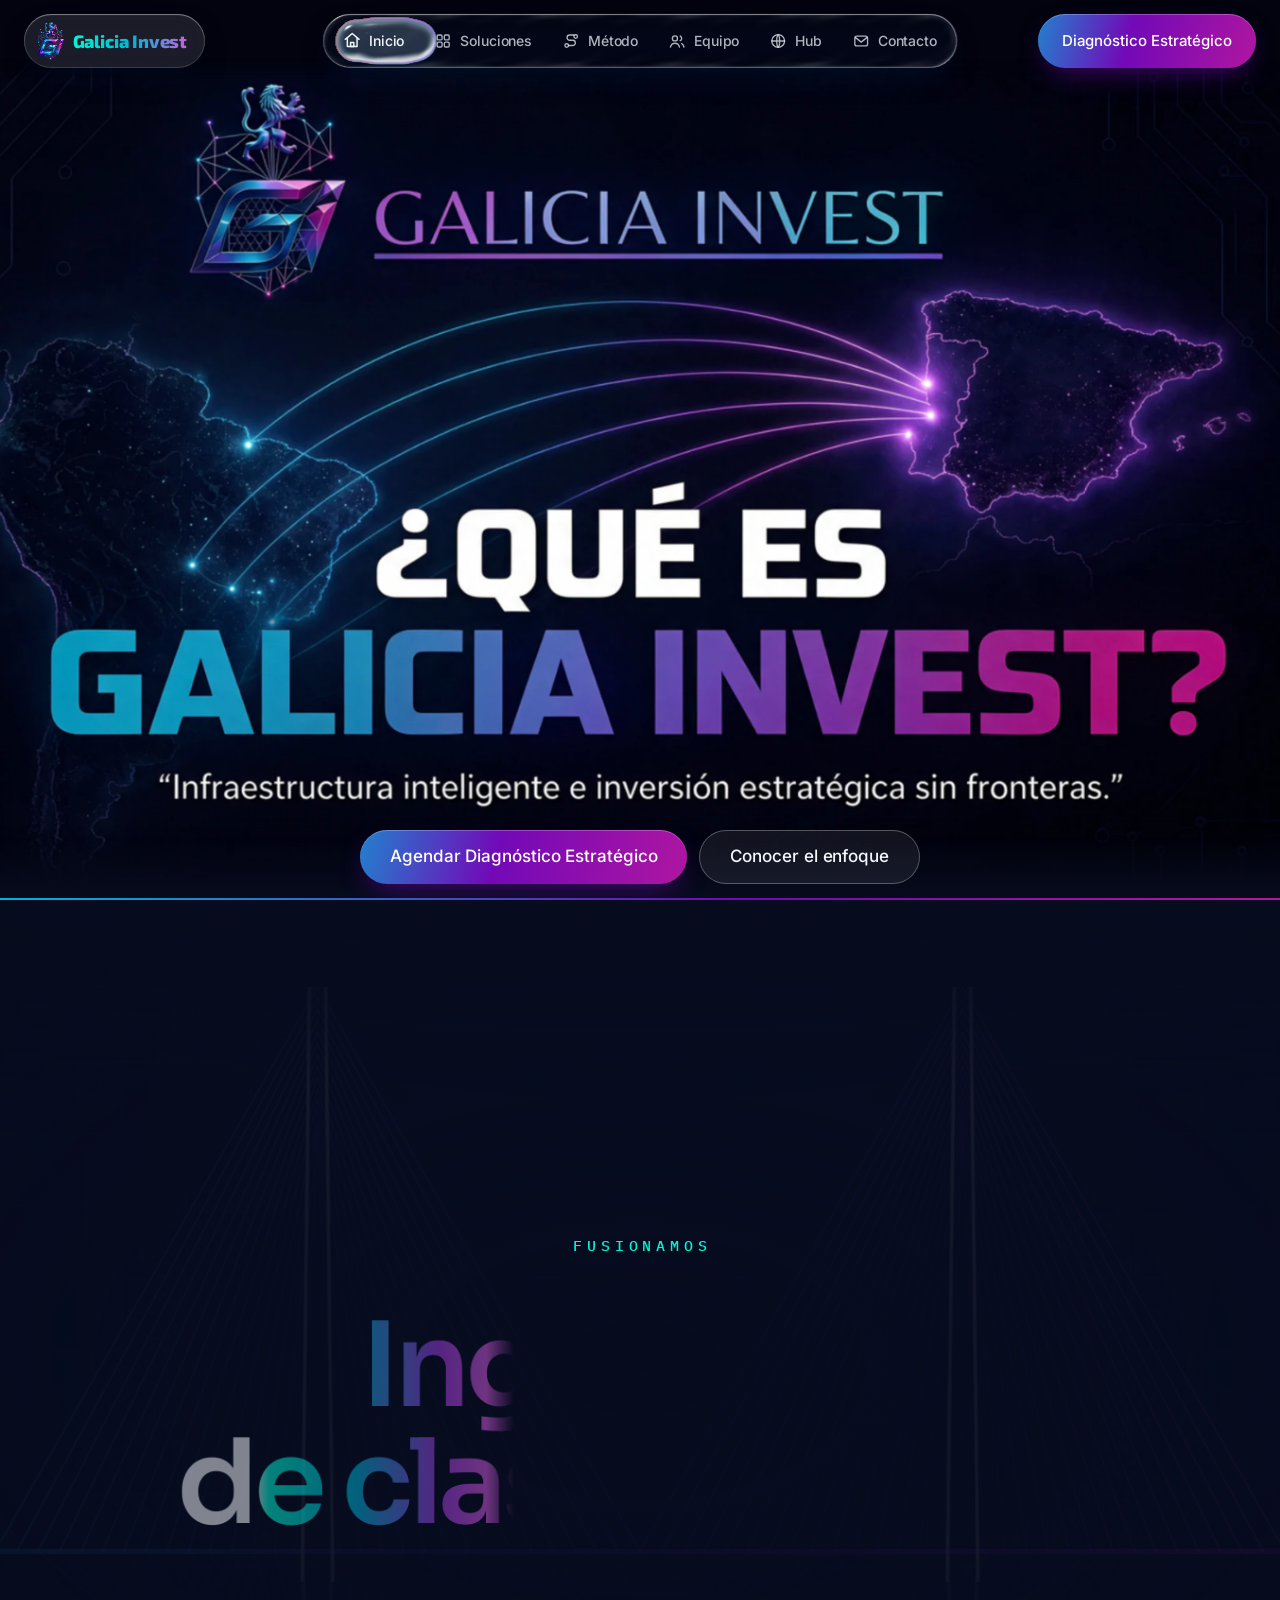
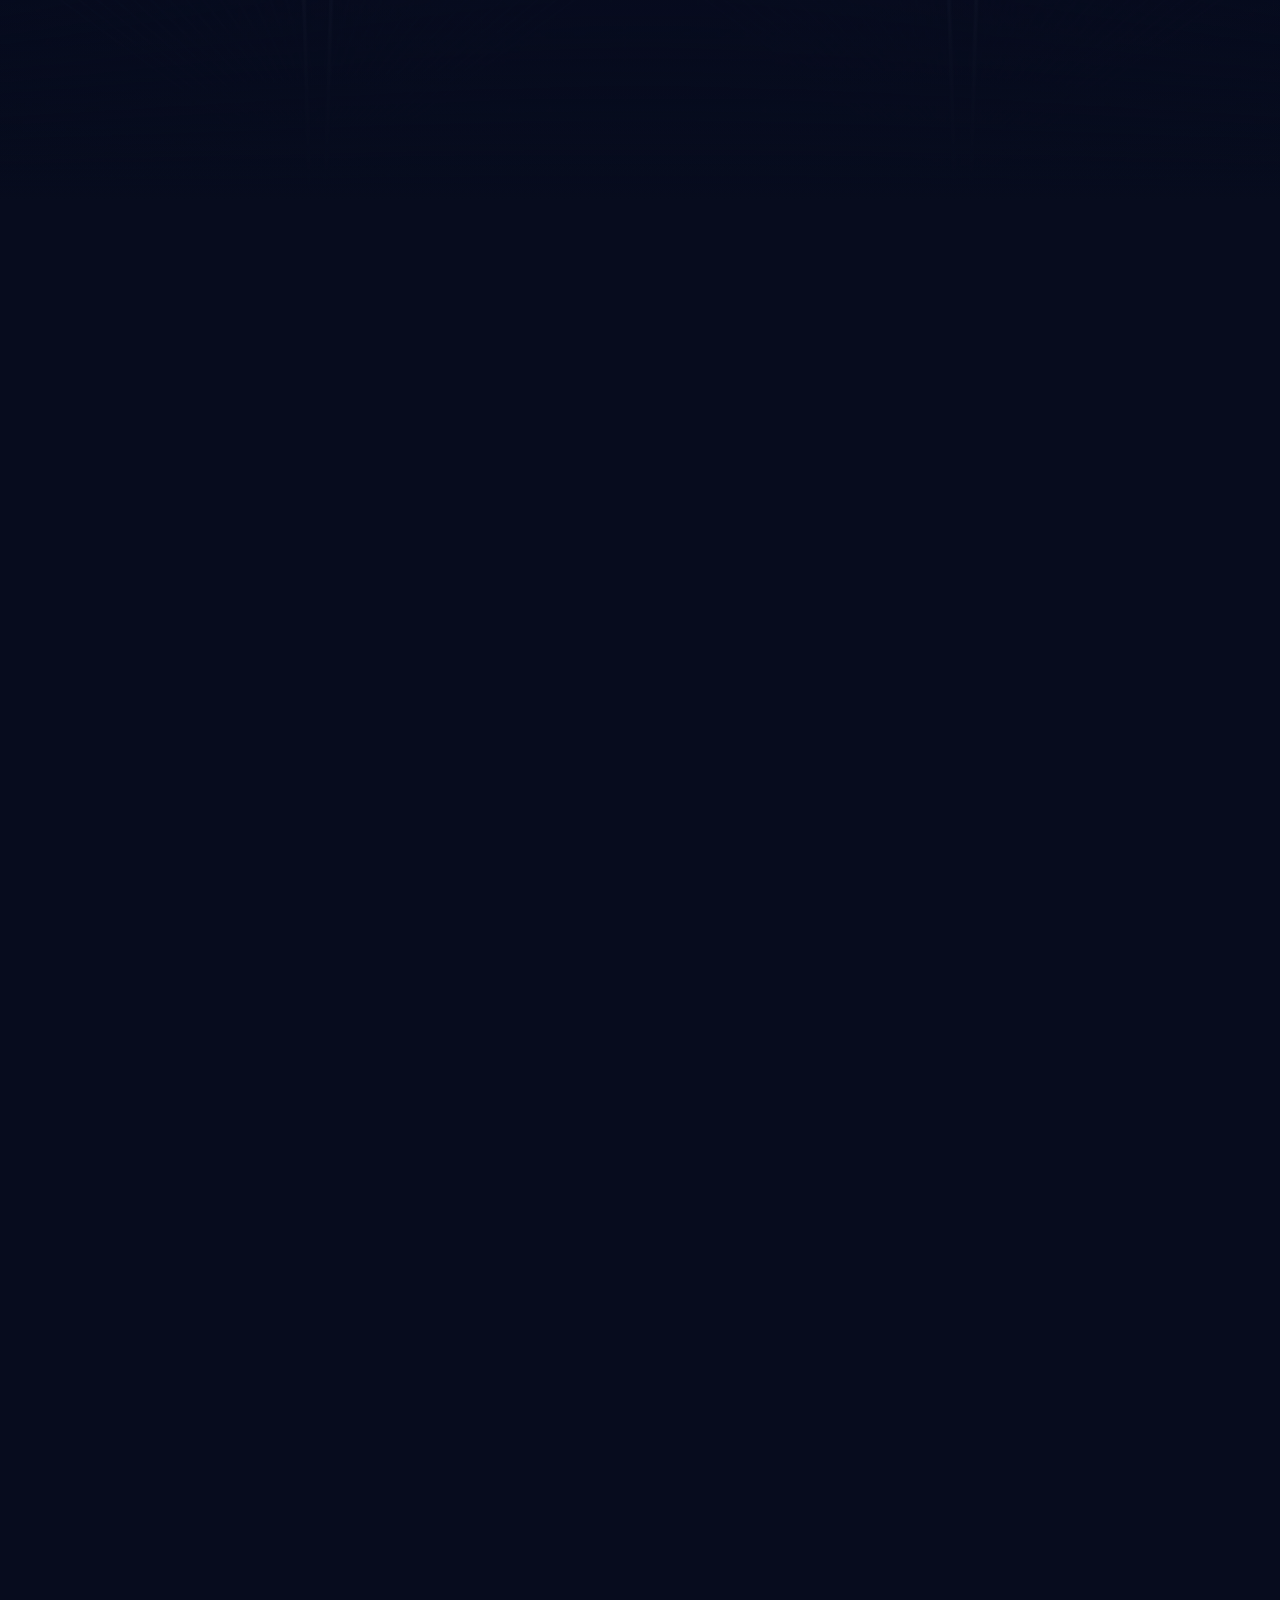
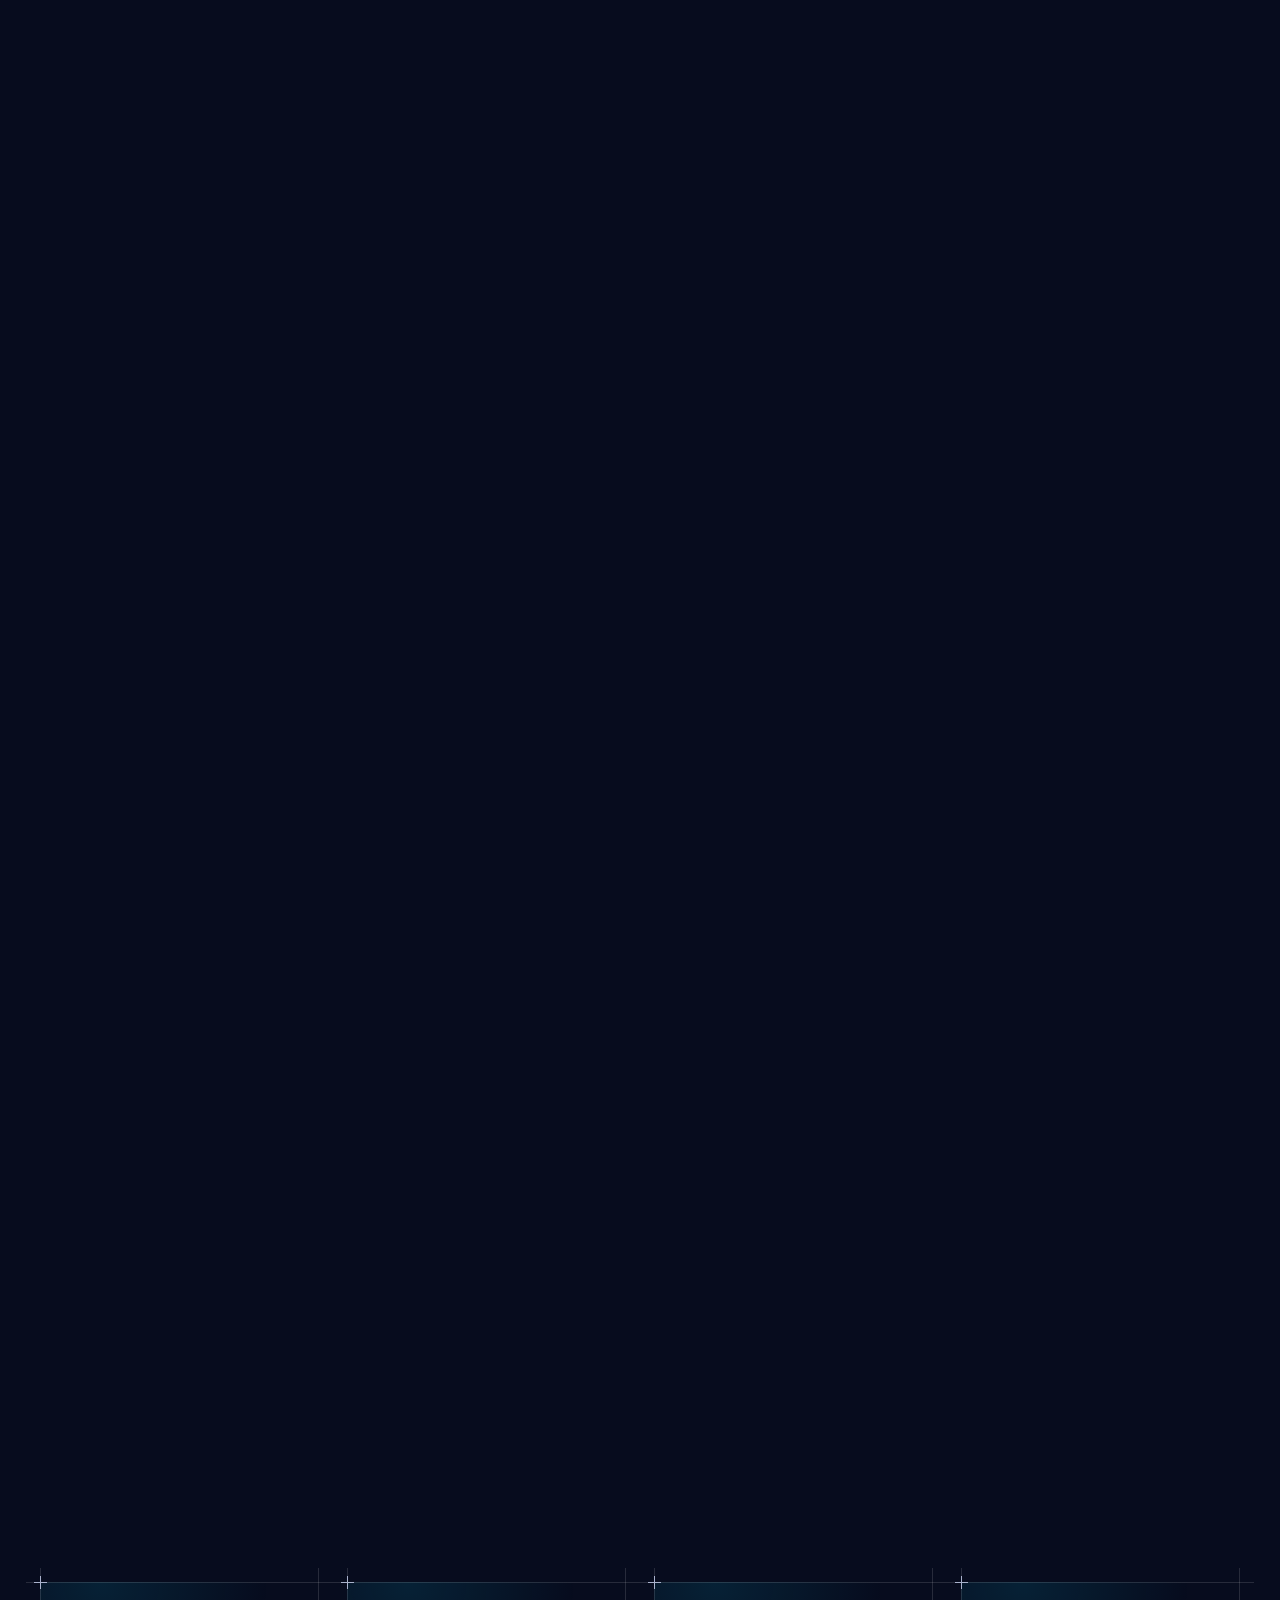
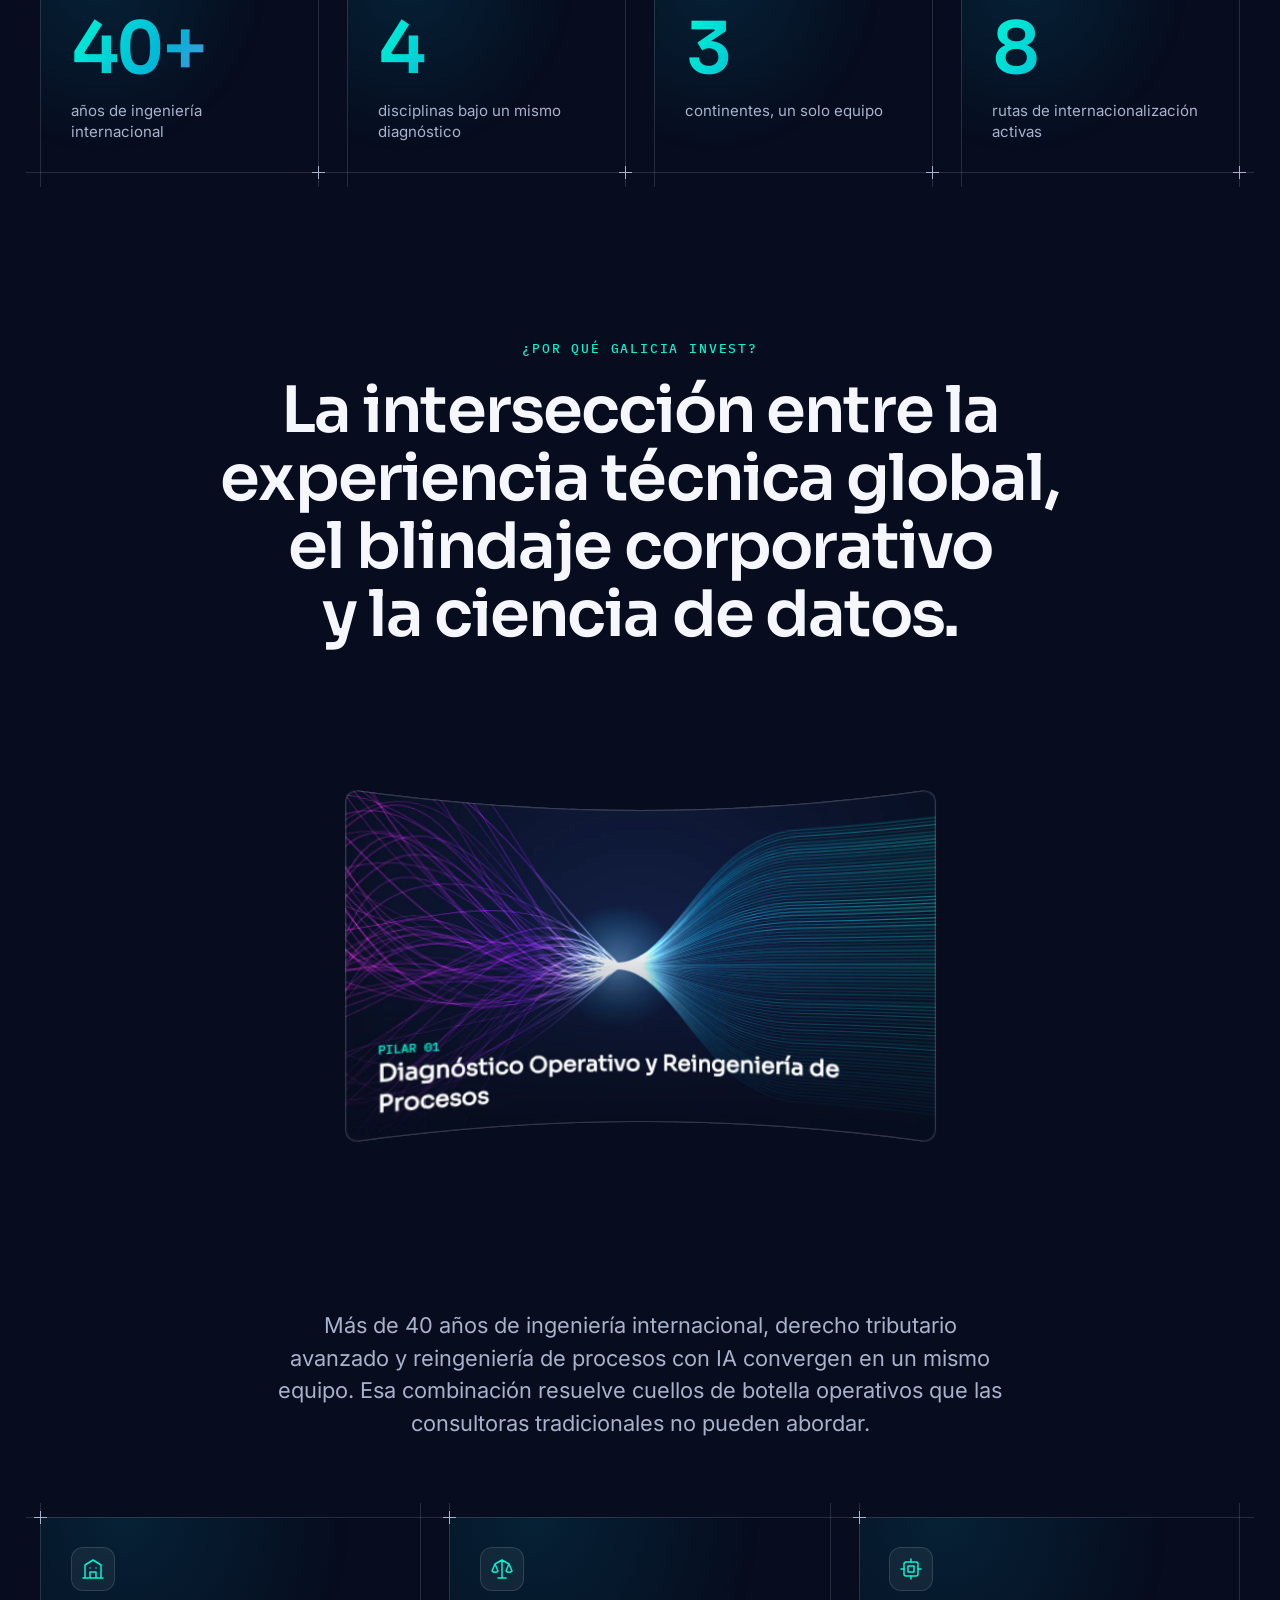
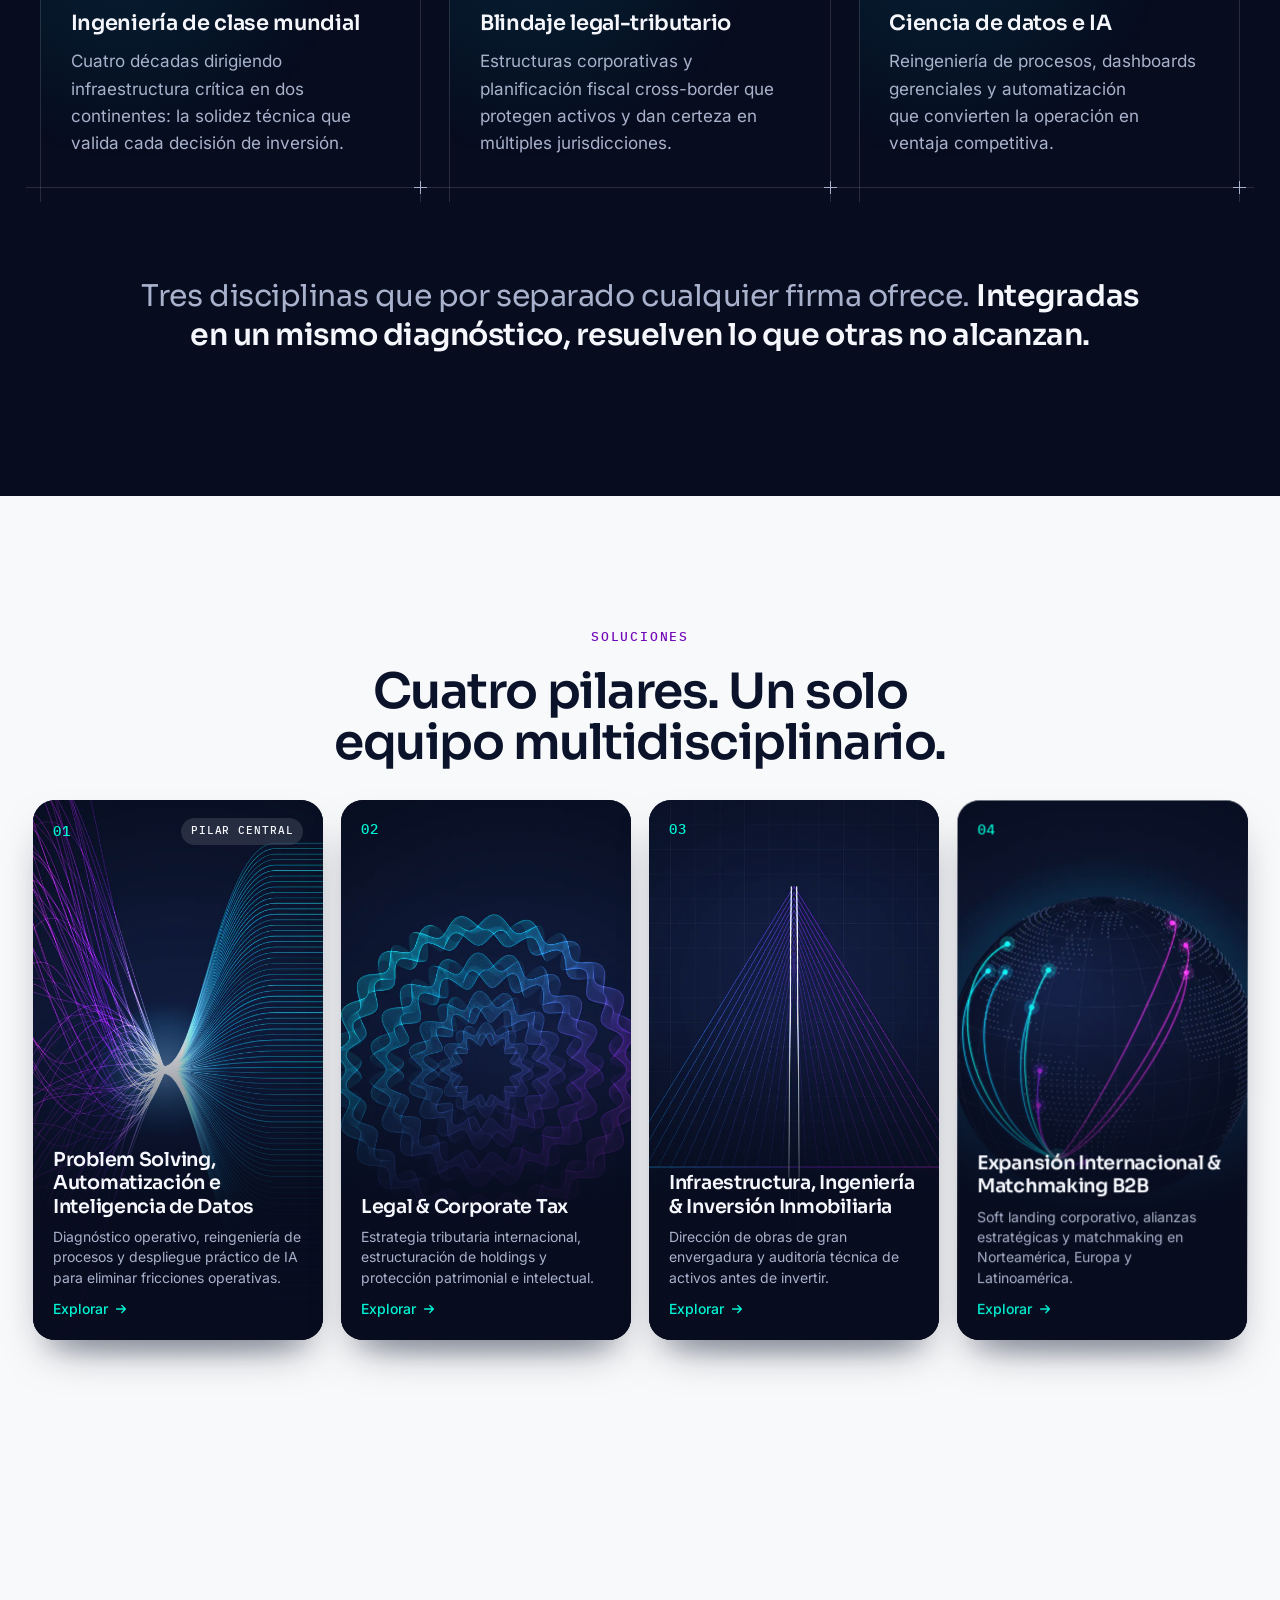
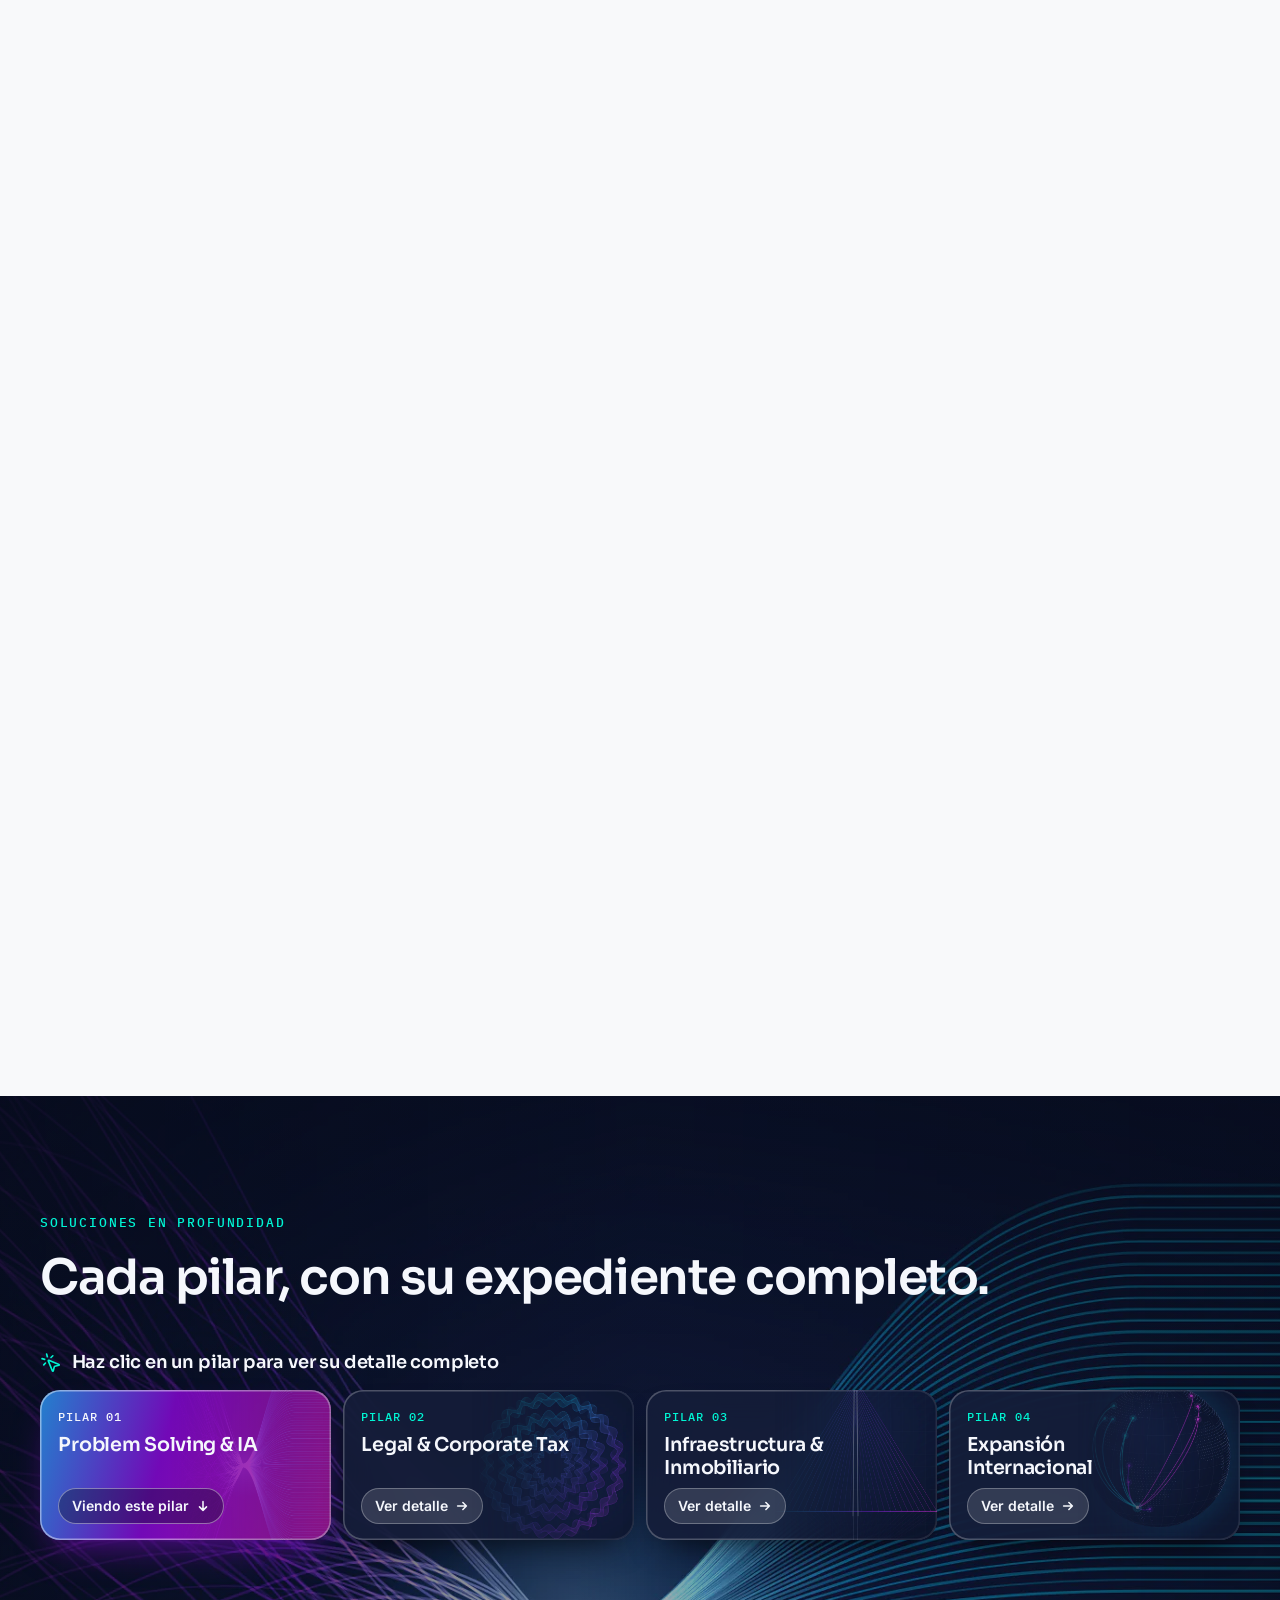
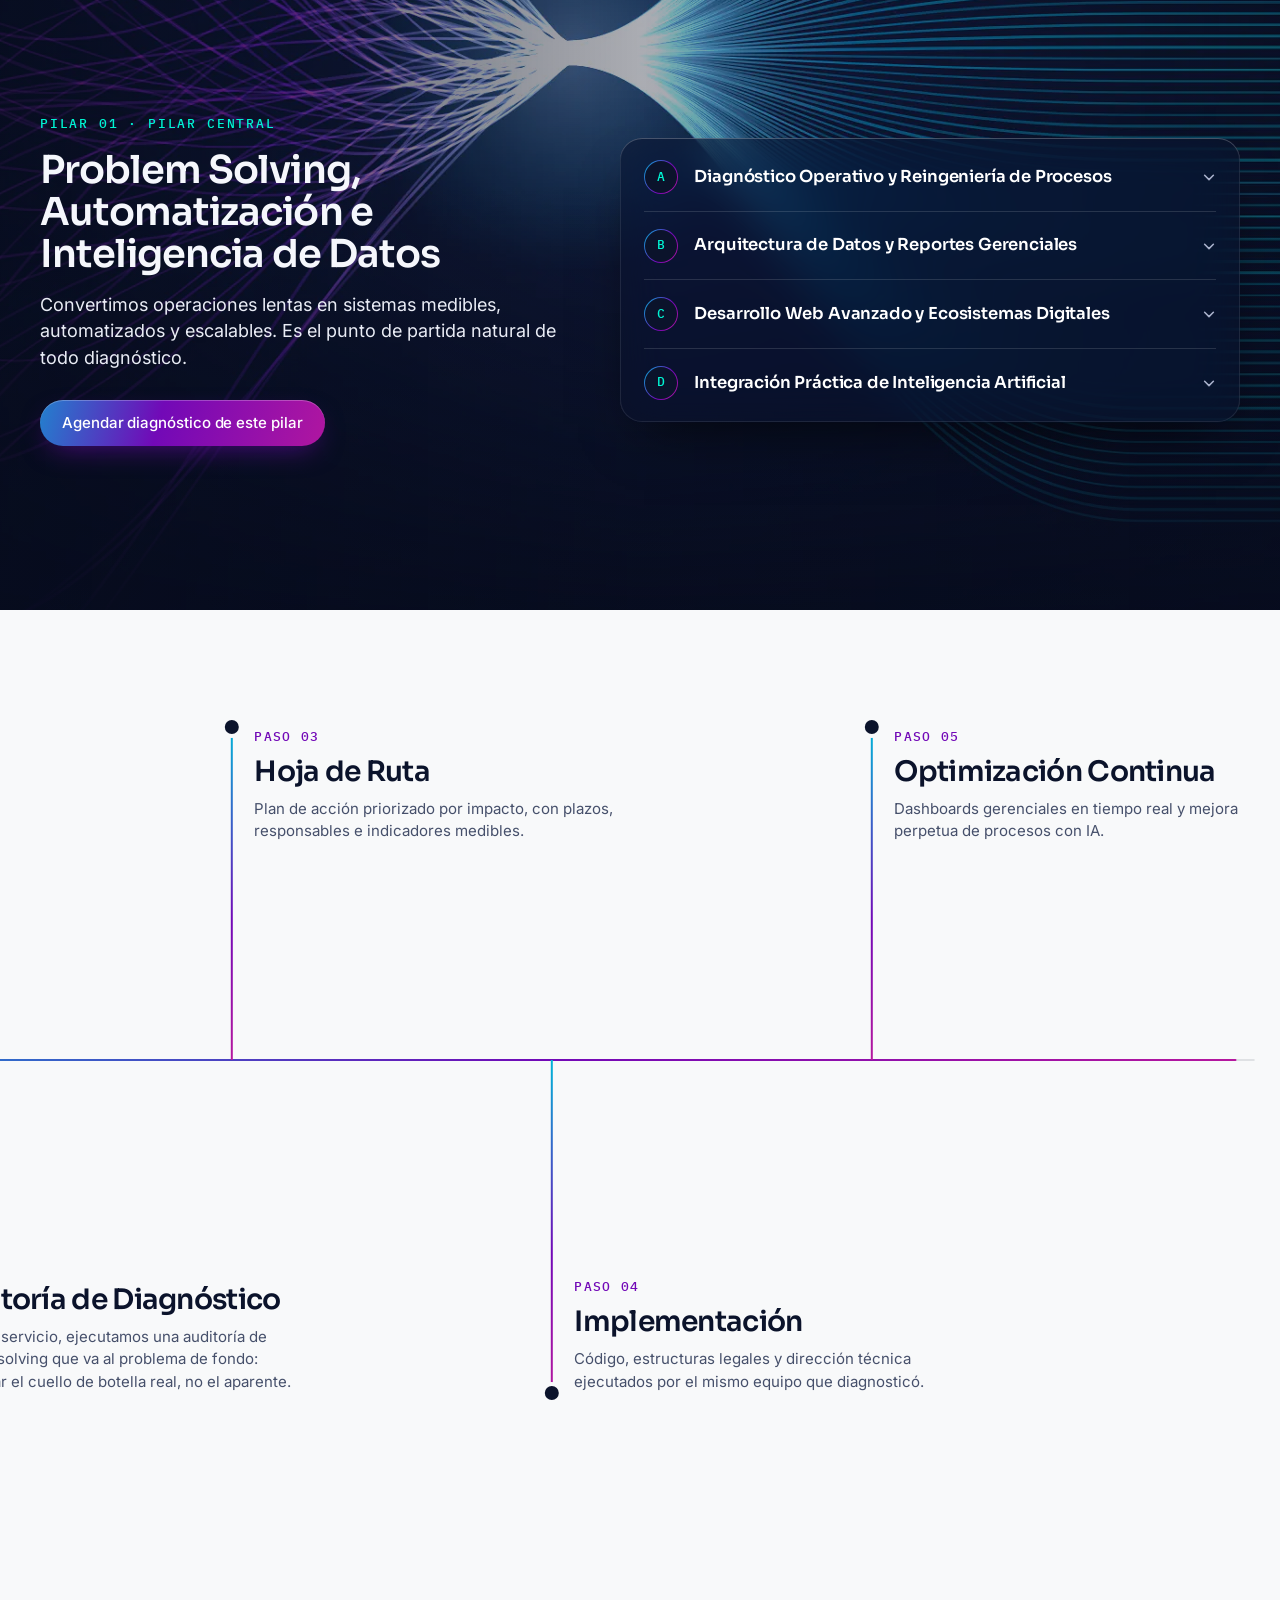
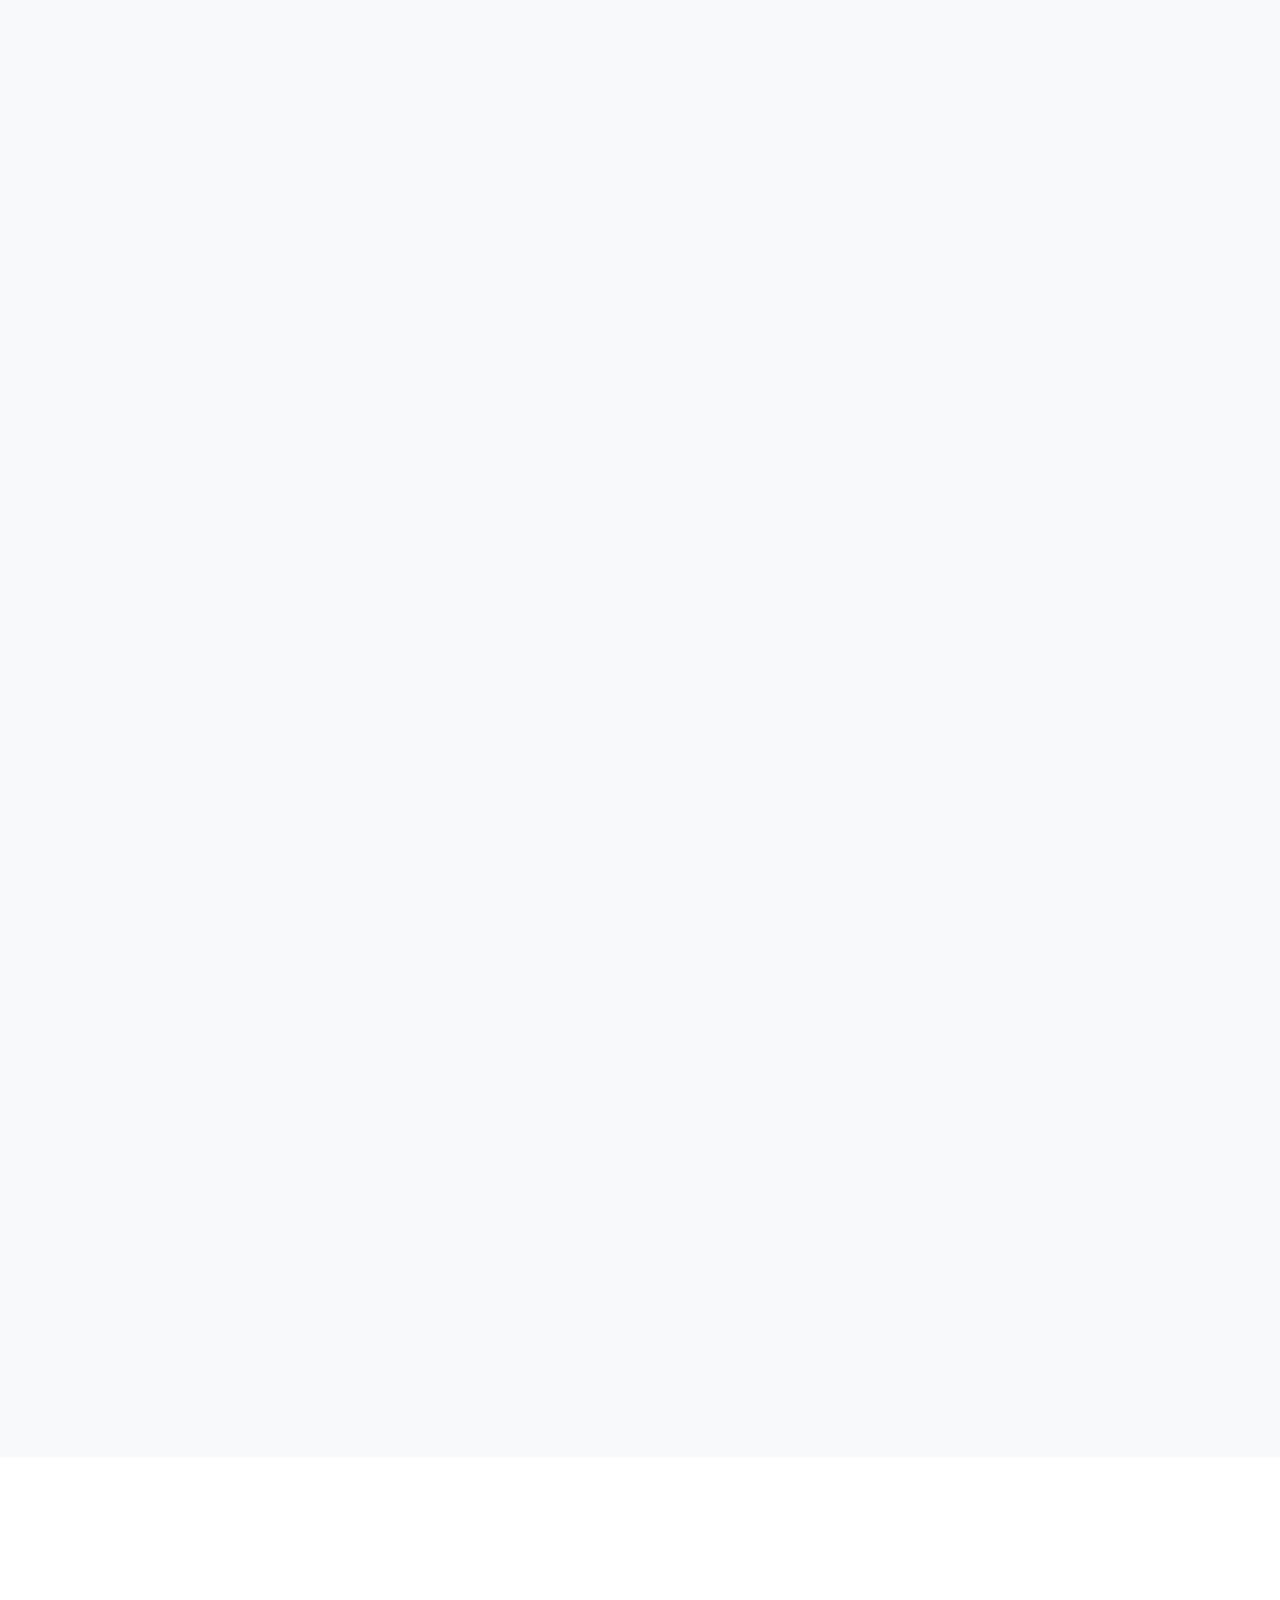
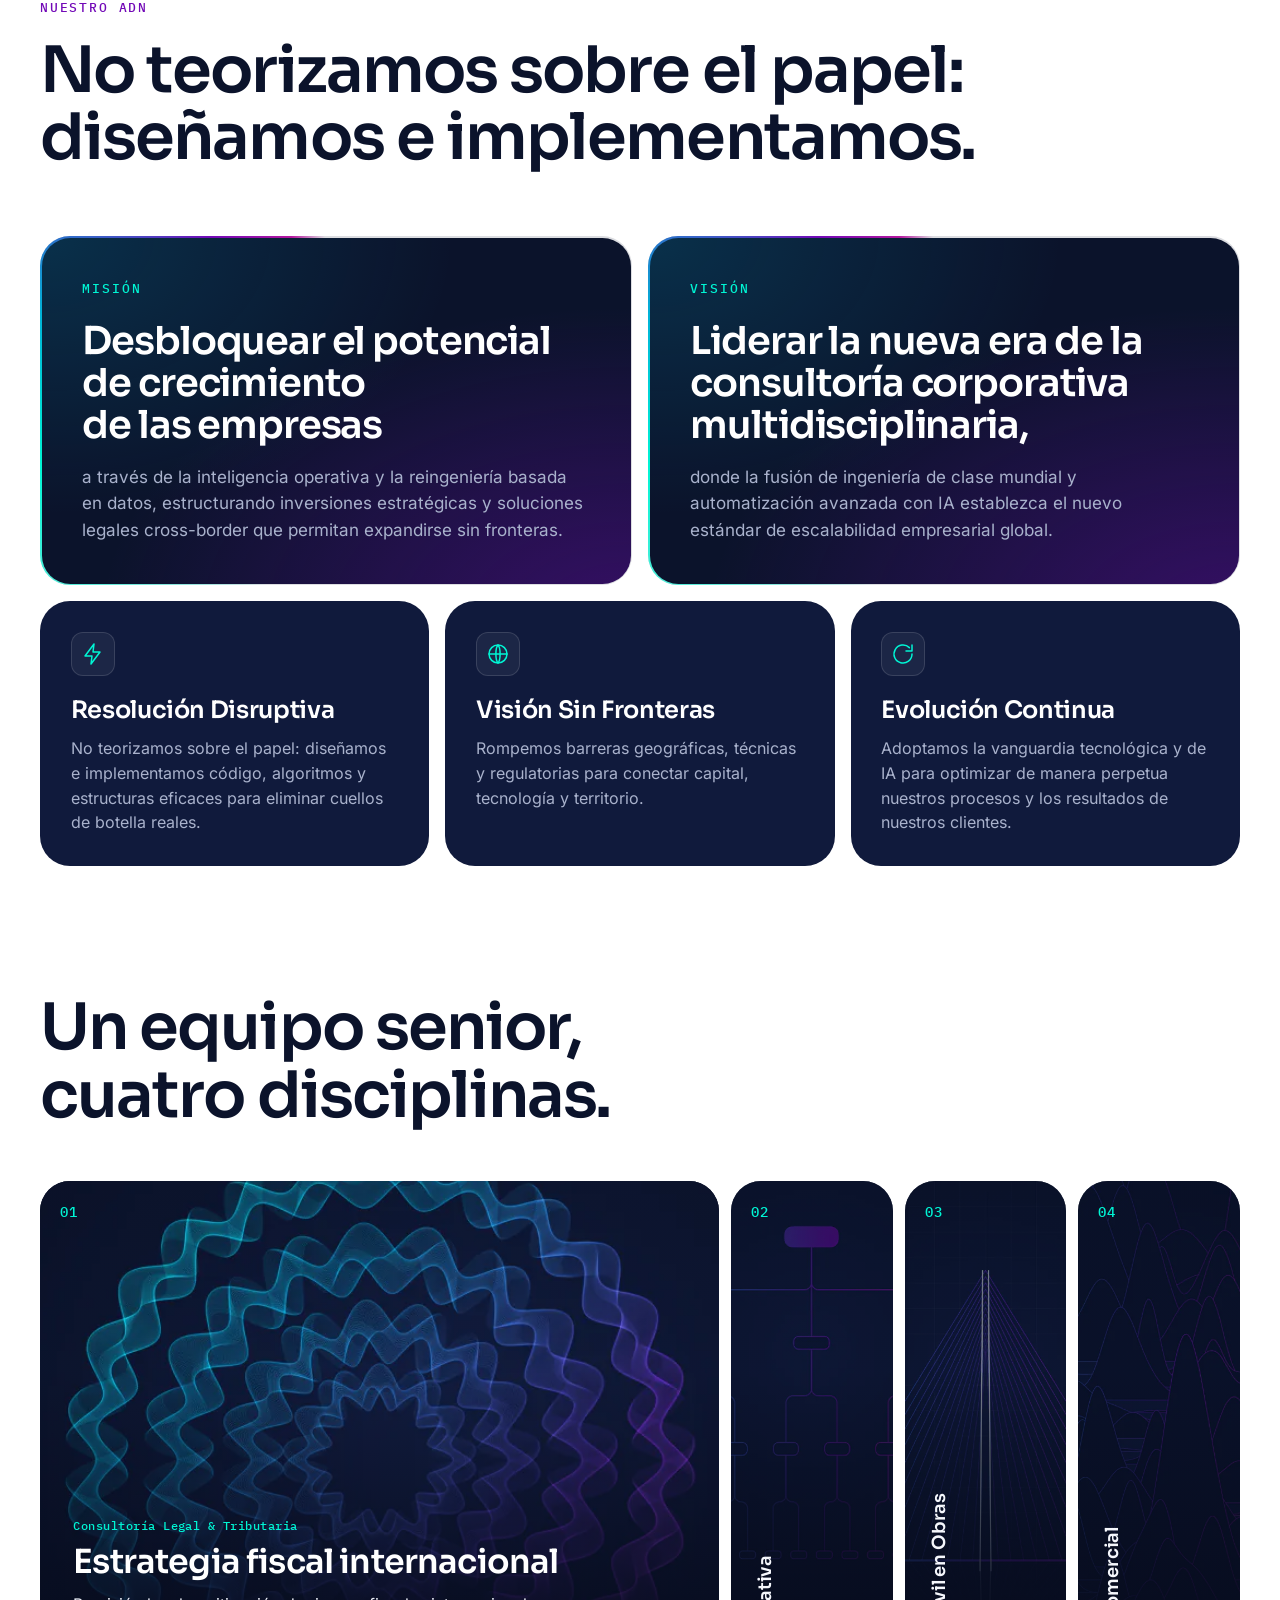
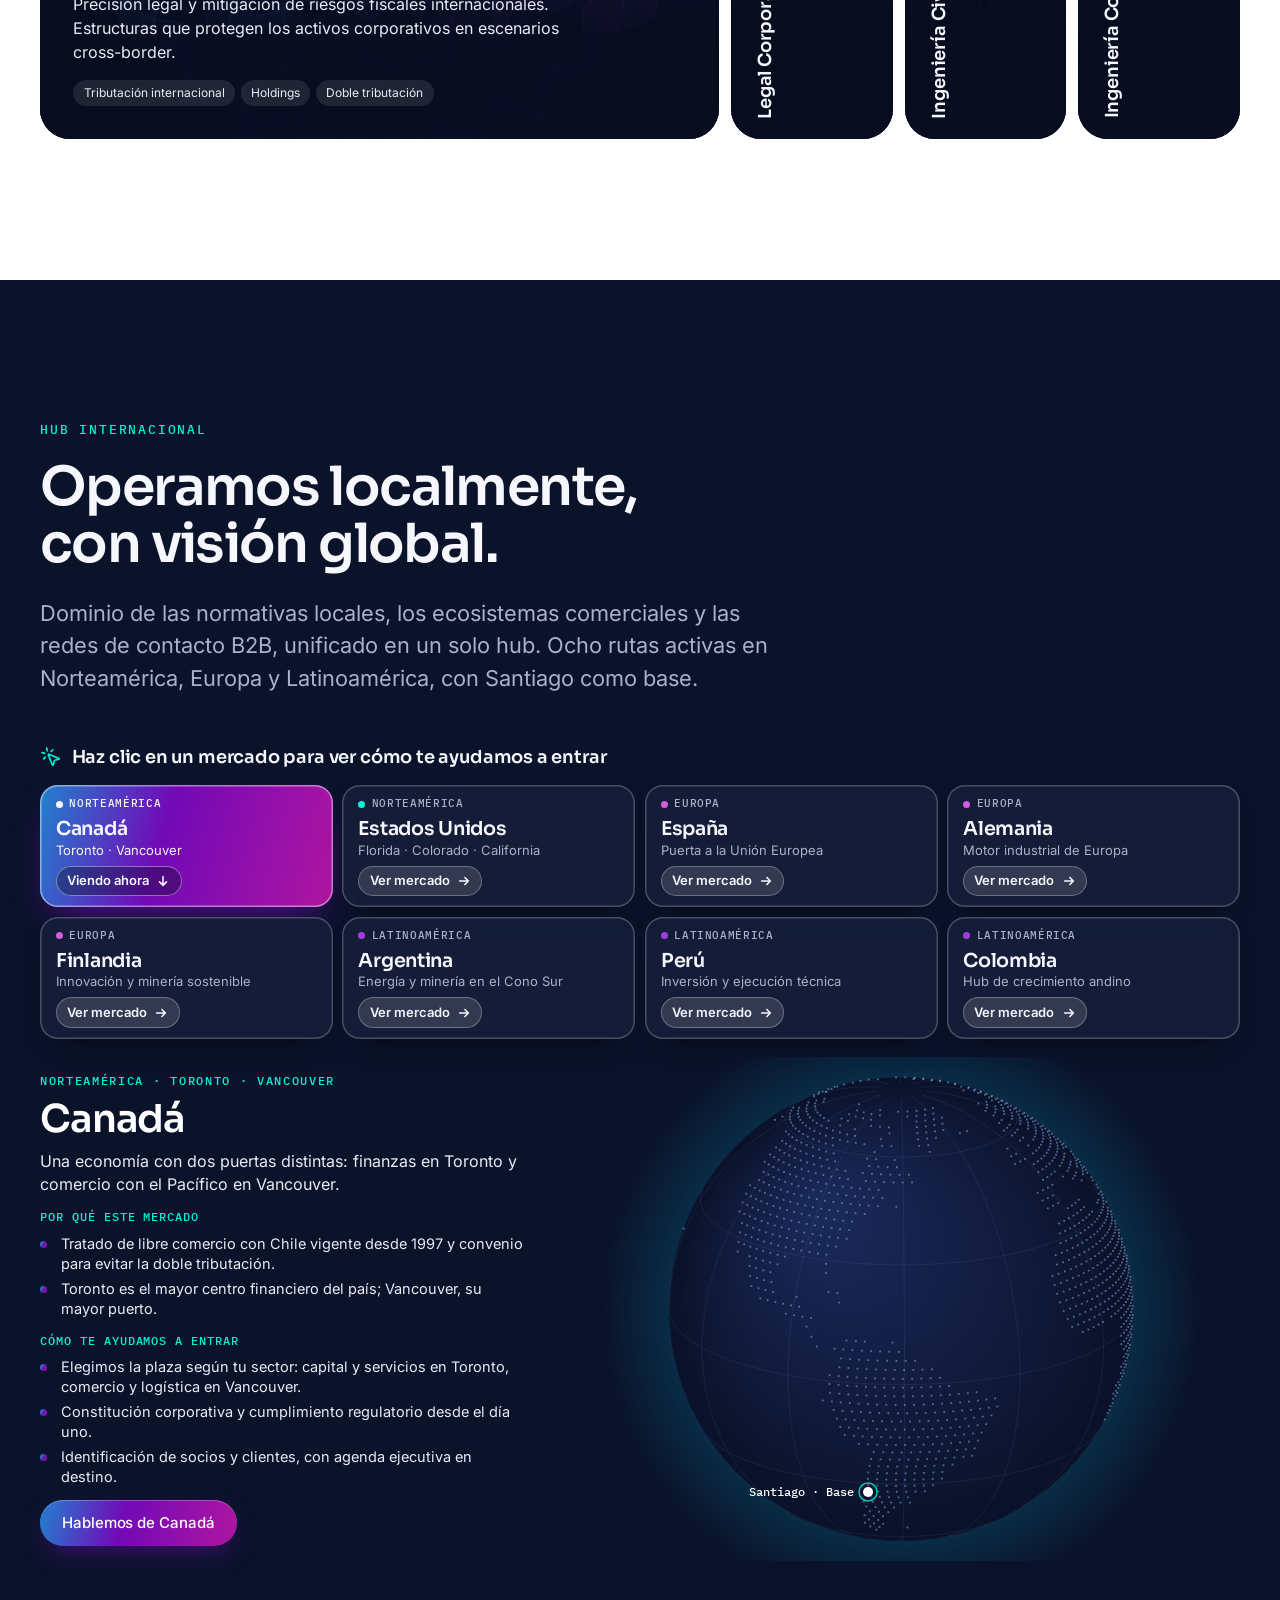
==== commit 555940d7: "Deploy v3: rediseño con portada en video, galería WebGL, globo de mercados y Hub Internacional" ====
--- a/index.html
+++ b/index.html
@@ -1,4 +1,4 @@
-<!DOCTYPE html><html lang="es"><head><meta charset="UTF-8"><meta name="viewport" content="width=device-width,initial-scale=1"><meta http-equiv="Content-Security-Policy" content="default-src 'self'; script-src 'self' https://www.googletagmanager.com https://www.clarity.ms https://*.clarity.ms; style-src 'self' 'unsafe-inline'; img-src 'self' data: https://www.googletagmanager.com https://*.google-analytics.com https://*.clarity.ms https://c.bing.com; font-src 'self'; connect-src 'self' https://*.google-analytics.com https://analytics.google.com https://www.googletagmanager.com https://*.clarity.ms https://docs.google.com; form-action 'self' https://docs.google.com; base-uri 'self'; object-src 'none'"><meta name="referrer" content="strict-origin-when-cross-origin"><meta name="robots" content="index, follow, max-image-preview:large, max-snippet:-1"><title>Galicia Invest — Consultoría estratégica Europa–Latam</title><meta name="description" content="Consultoría estratégica entre Europa y Latinoamérica: ingeniería de clase mundial, blindaje legal-tributario, automatización con IA y expansión B2B."><link rel="canonical" href="https://www.galiciainvest.com/"><meta property="og:type" content="website"><meta property="og:locale" content="es_CL"><meta property="og:site_name" content="Galicia Invest"><meta property="og:title" content="Galicia Invest — Infraestructura inteligente e inversión estratégica sin fronteras"><meta property="og:description" content="Fusionamos ingeniería de clase mundial, blindaje legal-tributario avanzado y automatización con IA entre Europa y Latinoamérica."><meta property="og:url" content="https://www.galiciainvest.com/"><meta property="og:image" content="https://www.galiciainvest.com/assets/og-image.jpg"><meta property="og:image:width" content="1200"><meta property="og:image:height" content="630"><meta property="og:image:alt" content="Logo de Galicia Invest con el slogan: infraestructura inteligente e inversión estratégica sin fronteras"><meta name="twitter:card" content="summary_large_image"><meta name="twitter:title" content="Galicia Invest — Infraestructura inteligente e inversión estratégica sin fronteras"><meta name="twitter:description" content="Fusionamos ingeniería de clase mundial, blindaje legal-tributario avanzado y automatización con IA entre Europa y Latinoamérica."><meta name="twitter:image" content="https://www.galiciainvest.com/assets/og-image.jpg"><link rel="icon" type="image/png" sizes="32x32" href="assets/favicon-32.png"><link rel="apple-touch-icon" sizes="180x180" href="assets/favicon-180.png"><link rel="preload" href="fonts/exo2-700.woff2" as="font" type="font/woff2" crossorigin><link rel="preload" href="fonts/sora-600.woff2" as="font" type="font/woff2" crossorigin><link rel="preload" href="fonts/inter-400.woff2" as="font" type="font/woff2" crossorigin><link rel="preload" href="fonts/plexmono-500.woff2" as="font" type="font/woff2" crossorigin><link rel="stylesheet" href="css/styles.css"><script type="application/ld+json">{
+<!DOCTYPE html><html lang="es"><head><meta charset="UTF-8"><meta name="viewport" content="width=device-width,initial-scale=1,viewport-fit=cover"><meta http-equiv="Content-Security-Policy" content="default-src 'self'; script-src 'self' https://www.googletagmanager.com https://www.clarity.ms https://*.clarity.ms; style-src 'self' 'unsafe-inline'; img-src 'self' data: https://www.googletagmanager.com https://*.google-analytics.com https://*.clarity.ms https://c.bing.com; font-src 'self'; connect-src 'self' https://*.google-analytics.com https://analytics.google.com https://www.googletagmanager.com https://*.clarity.ms https://docs.google.com; form-action 'self' https://docs.google.com; base-uri 'self'; object-src 'none'"><meta name="theme-color" content="#070C1E"><meta name="referrer" content="strict-origin-when-cross-origin"><meta name="robots" content="index, follow, max-image-preview:large, max-snippet:-1"><title>Galicia Invest — Consultoría estratégica internacional</title><meta name="description" content="Consultoría estratégica en Norteamérica, Europa y Latinoamérica: ingeniería de clase mundial, blindaje legal-tributario, automatización con IA y expansión B2B."><link rel="canonical" href="https://www.galiciainvest.com/"><meta property="og:type" content="website"><meta property="og:locale" content="es_CL"><meta property="og:site_name" content="Galicia Invest"><meta property="og:title" content="Galicia Invest — Infraestructura inteligente e inversión estratégica sin fronteras"><meta property="og:description" content="Fusionamos ingeniería de clase mundial, blindaje legal-tributario avanzado y automatización con IA en Norteamérica, Europa y Latinoamérica."><meta property="og:url" content="https://www.galiciainvest.com/"><meta property="og:image" content="https://www.galiciainvest.com/assets/og-image.jpg"><meta property="og:image:width" content="1200"><meta property="og:image:height" content="630"><meta property="og:image:alt" content="¿Qué es Galicia Invest? Infraestructura inteligente e inversión estratégica sin fronteras. Mapa que conecta Sudamérica con España."><meta name="twitter:card" content="summary_large_image"><meta name="twitter:title" content="Galicia Invest — Infraestructura inteligente e inversión estratégica sin fronteras"><meta name="twitter:description" content="Fusionamos ingeniería de clase mundial, blindaje legal-tributario avanzado y automatización con IA en Norteamérica, Europa y Latinoamérica."><meta name="twitter:image" content="https://www.galiciainvest.com/assets/og-image.jpg"><link rel="icon" type="image/png" sizes="32x32" href="assets/favicon-32.png"><link rel="apple-touch-icon" sizes="180x180" href="assets/favicon-180.png"><link rel="preload" href="fonts/exo2-700.woff2" as="font" type="font/woff2" crossorigin><link rel="preload" href="fonts/sora-600.woff2" as="font" type="font/woff2" crossorigin><link rel="preload" href="fonts/inter-400.woff2" as="font" type="font/woff2" crossorigin><link rel="preload" href="fonts/plexmono-500.woff2" as="font" type="font/woff2" crossorigin><link rel="stylesheet" href="css/styles.css?v=20261119111106"><script src="js/analytics.js?v=20261119111106" defer="defer"></script><script type="application/ld+json">{
   "@context": "https://schema.org",
   "@type": "ProfessionalService",
   "@id": "https://www.galiciainvest.com/#organization",
@@ -7,14 +7,14 @@
   "legalName": "Galicia Invest SpA",
   "knowsAbout": ["Reingeniería de procesos", "Inteligencia artificial aplicada", "Derecho tributario internacional", "Estructuración de holdings", "Due diligence inmobiliario", "Dirección de obras civiles", "Expansión internacional", "Matchmaking B2B"],
   "slogan": "Infraestructura inteligente e inversión estratégica sin fronteras",
-  "description": "Consultoría estratégica multidisciplinaria: problem solving y automatización con IA, legal & corporate tax, infraestructura y due diligence inmobiliario, y expansión internacional B2B entre Europa y Latinoamérica.",
+  "description": "Consultoría estratégica multidisciplinaria: problem solving y automatización con IA, legal & corporate tax, infraestructura y due diligence inmobiliario, y expansión internacional B2B en Norteamérica, Europa y Latinoamérica.",
   "url": "https://www.galiciainvest.com/",
   "logo": "https://www.galiciainvest.com/assets/logo-gi-320.webp",
   "image": "https://www.galiciainvest.com/assets/og-image.jpg",
   "email": "jasanchez@galiciainvest.com",
   "telephone": "+56982547042",
   "address": { "@type": "PostalAddress", "addressLocality": "Santiago", "addressCountry": "CL" },
-  "areaServed": ["Chile", "España", "Europa", "Argentina", "Perú", "Colombia", "Venezuela"],
+  "areaServed": ["Chile", "España", "Europa", "Argentina", "Perú", "Colombia", "Canadá", "Estados Unidos", "Alemania", "Finlandia"],
   "knowsLanguage": ["es", "en"],
   "contactPoint": [
     { "@type": "ContactPoint", "telephone": "+56982547042", "contactType": "sales", "email": "jasanchez@galiciainvest.com", "availableLanguage": ["es", "en"] },
@@ -26,4 +26,4 @@
     { "@type": "Offer", "itemOffered": { "@type": "Service", "name": "Infraestructura, Ingeniería & Inversión Inmobiliaria", "serviceType": "Dirección de obras civiles, due diligence técnico y estructuración de proyectos de inversión" } },
     { "@type": "Offer", "itemOffered": { "@type": "Service", "name": "Expansión Internacional & Matchmaking B2B", "serviceType": "Soft landing corporativo, alianzas estratégicas y rutas de internacionalización" } }
   ]
-}</script><script src="js/analytics.js" defer="defer"></script></head><body><a class="skip-link" href="#inicio">Saltar al contenido</a><div class="scroll-progress" aria-hidden="true"><span id="scroll-progress-bar"></span></div><header class="site-header" id="header"><div class="header-inner"><a class="brand" href="#inicio" aria-label="Galicia Invest — inicio"><img src="assets/logo-gi-96.webp" alt="" width="34" height="47" fetchpriority="high"> <span class="brand-name">Galicia&nbsp;Invest</span></a><nav class="main-nav" id="main-nav" aria-label="Navegación principal"><ul><li><a href="#inicio" class="nav-link">Inicio</a></li><li class="has-dropdown"><button class="nav-link dropdown-toggle" aria-expanded="false" aria-controls="dropdown-soluciones">Soluciones <svg width="10" height="6" viewBox="0 0 10 6" fill="none" aria-hidden="true"><path d="M1 1l4 4 4-4" stroke="currentColor" stroke-width="1.5" stroke-linecap="round"/></svg></button><ul class="dropdown" id="dropdown-soluciones"><li><a href="#pilar-1"><strong>Problem Solving &amp; IA</strong><span>Automatización e inteligencia de datos</span></a></li><li><a href="#pilar-2"><strong>Legal &amp; Corporate Tax</strong><span>Blindaje e impuestos</span></a></li><li><a href="#pilar-3"><strong>Infraestructura &amp; Inmobiliario</strong><span>Ingeniería y due diligence</span></a></li><li><a href="#pilar-4"><strong>Expansión Internacional</strong><span>Soft landing y matchmaking B2B</span></a></li></ul></li><li><a href="#hub" class="nav-link">Hub Internacional</a></li><li><a href="#equipo" class="nav-link">Equipo</a></li><li><a href="#contacto" class="nav-link">Contacto</a></li><li class="nav-cta-item"><a href="#contacto" class="btn btn-gradient btn-lg btn-full">Diagnóstico Estratégico</a></li></ul></nav><a href="#contacto" class="btn btn-gradient btn-header">Diagnóstico Estratégico</a> <button class="menu-toggle" id="menu-toggle" aria-expanded="false" aria-controls="main-nav" aria-label="Abrir menú"><span></span><span></span></button></div></header><main><section class="hero" id="inicio"><div class="aurora" aria-hidden="true"><i></i><i></i><i></i></div><div class="hero-glow" id="hero-glow" aria-hidden="true"></div><canvas class="hero-canvas" id="constellation" aria-hidden="true"></canvas><div class="hero-inner"><div class="hero-copy"><p class="eyebrow hero-seq">Consultoría estratégica · Europa ↔ Latinoamérica</p><h1 class="hero-title hero-seq">Galicia Invest <span class="hero-slogan">Infraestructura inteligente e inversión estratégica <em>sin fronteras</em>.</span></h1><p class="hero-text hero-seq">Fusionamos ingeniería de clase mundial, blindaje legal-tributario avanzado y automatización con IA. El respaldo multidisciplinario que la alta gerencia necesita para optimizar procesos, asegurar activos y acelerar su crecimiento entre Europa y Latinoamérica.</p><div class="hero-actions hero-seq"><a href="#contacto" class="btn btn-gradient btn-lg">Agendar Diagnóstico Estratégico</a> <a href="#sinergia" class="btn btn-ghost btn-lg">Conocer el enfoque</a></div></div><div class="hero-logo hero-seq"><div class="lamp-panel"><span class="lamp-line" aria-hidden="true"></span> <span class="lamp-beam" aria-hidden="true"></span> <span class="lamp-halo" aria-hidden="true"></span><div class="logo-stage"><img src="assets/logo-gi-320.webp" srcset="assets/logo-gi-320.webp 320w, assets/logo-gi-640.webp 640w" sizes="(max-width: 640px) 200px, 280px" alt="Isotipo de Galicia Invest: monograma GI con león y red de nodos" width="280" height="386" loading="lazy" decoding="async"></div></div></div></div><div class="hero-stats"><dl><div><dt data-count="40" data-suffix="+">40+</dt><dd>años de ingeniería internacional</dd></div><div><dt data-count="4">4</dt><dd>disciplinas bajo un mismo diagnóstico</dd></div><div><dt data-count="2">2</dt><dd>continentes, un solo equipo</dd></div><div><dt data-count="5">5</dt><dd>rutas de internacionalización activas</dd></div></dl></div></section><section class="section section-gris" id="sinergia"><div class="container"><p class="eyebrow reveal">¿Por qué Galicia Invest?</p><h2 class="action-title reveal">La intersección entre la experiencia técnica global, el blindaje corporativo y la ciencia de datos.</h2><p class="section-lead reveal">Más de 40 años de ingeniería internacional, derecho tributario avanzado y reingeniería de procesos con IA convergen en un mismo equipo. Esa combinación resuelve cuellos de botella operativos que las consultoras tradicionales no pueden abordar.</p><div class="triad reveal-group"><article class="triad-card reveal"><div class="triad-node" aria-hidden="true"><svg viewBox="0 0 24 24" fill="none" stroke="currentColor" stroke-width="1.5" stroke-linecap="round" stroke-linejoin="round"><path d="M2 21h20M4 21V8l8-5 8 5v13M9 21v-6h6v6M9 11h.01M15 11h.01"/></svg></div><h3>Ingeniería de clase mundial</h3><p>Cuatro décadas dirigiendo infraestructura crítica en dos continentes: la solidez técnica que valida cada decisión de inversión.</p></article><article class="triad-card reveal"><div class="triad-node" aria-hidden="true"><svg viewBox="0 0 24 24" fill="none" stroke="currentColor" stroke-width="1.5" stroke-linecap="round" stroke-linejoin="round"><path d="M12 3v18M5 7l7-4 7 4M5 7v0l-3 7a4 4 0 0 0 6 0L5 7zM19 7v0l-3 7a4 4 0 0 0 6 0l-3-7zM8 21h8"/></svg></div><h3>Blindaje legal-tributario</h3><p>Estructuras corporativas y planificación fiscal cross-border que protegen activos y dan certeza en múltiples jurisdicciones.</p></article><article class="triad-card reveal"><div class="triad-node" aria-hidden="true"><svg viewBox="0 0 24 24" fill="none" stroke="currentColor" stroke-width="1.5" stroke-linecap="round" stroke-linejoin="round"><rect x="5" y="5" width="14" height="14" rx="2"/><path d="M9 9h6v6H9zM5 12H2M22 12h-3M12 5V2M12 22v-3"/></svg></div><h3>Ciencia de datos e IA</h3><p>Reingeniería de procesos, dashboards gerenciales y automatización que convierten la operación en ventaja competitiva.</p></article></div><p class="triad-closing reveal">Tres disciplinas que por separado cualquier firma ofrece. <strong>Integradas en un mismo diagnóstico, resuelven lo que otras no alcanzan.</strong></p></div></section><section class="section" id="pilares"><div class="container"><p class="eyebrow reveal">Soluciones</p><h2 class="action-title reveal">Cuatro pilares. Un solo equipo multidisciplinario.</h2><div class="pillar-grid reveal-group"><a href="#pilar-1" class="pillar-card pillar-card-dark reveal"><span class="pillar-tag">Pilar central</span> <span class="pillar-index">01</span><h3>Problem Solving, Automatización e Inteligencia de Datos</h3><p>Diagnóstico operativo, reingeniería de procesos y despliegue práctico de IA para eliminar fricciones operativas.</p><span class="pillar-link">Explorar<svg width="14" height="14" viewBox="0 0 16 16" fill="none" aria-hidden="true"><path d="M3 8h10M9 4l4 4-4 4" stroke="currentColor" stroke-width="1.6" stroke-linecap="round" stroke-linejoin="round"/></svg></span></a><a href="#pilar-2" class="pillar-card reveal"><span class="pillar-index">02</span><h3>Legal &amp; Corporate Tax</h3><p>Estrategia tributaria internacional, estructuración de holdings y protección patrimonial e intelectual.</p><span class="pillar-link">Explorar<svg width="14" height="14" viewBox="0 0 16 16" fill="none" aria-hidden="true"><path d="M3 8h10M9 4l4 4-4 4" stroke="currentColor" stroke-width="1.6" stroke-linecap="round" stroke-linejoin="round"/></svg></span></a><a href="#pilar-3" class="pillar-card reveal"><span class="pillar-index">03</span><h3>Infraestructura, Ingeniería &amp; Inversión Inmobiliaria</h3><p>Dirección de obras de gran envergadura y auditoría técnica de activos antes de invertir.</p><span class="pillar-link">Explorar<svg width="14" height="14" viewBox="0 0 16 16" fill="none" aria-hidden="true"><path d="M3 8h10M9 4l4 4-4 4" stroke="currentColor" stroke-width="1.6" stroke-linecap="round" stroke-linejoin="round"/></svg></span></a><a href="#pilar-4" class="pillar-card reveal"><span class="pillar-index">04</span><h3>Expansión Internacional &amp; Matchmaking B2B</h3><p>Soft landing corporativo, alianzas estratégicas y matchmaking en cinco mercados.</p><span class="pillar-link">Explorar<svg width="14" height="14" viewBox="0 0 16 16" fill="none" aria-hidden="true"><path d="M3 8h10M9 4l4 4-4 4" stroke="currentColor" stroke-width="1.6" stroke-linecap="round" stroke-linejoin="round"/></svg></span></a></div></div></section><section class="section-dark pilar-deck" id="soluciones" aria-label="Detalle de los cuatro pilares"><div class="aurora aurora-dark" aria-hidden="true"><i></i><i></i><i></i></div><div class="container deck-head"><div><p class="eyebrow eyebrow-light reveal">Soluciones en profundidad</p><h2 class="action-title reveal">Cada pilar, con su expediente completo.</h2></div><div class="deck-controls reveal"><span class="deck-progress"><strong id="deck-current">01</strong> / 04</span> <button class="deck-arrow" id="deck-prev" aria-label="Pilar anterior" disabled="disabled"><svg width="18" height="18" viewBox="0 0 16 16" fill="none" aria-hidden="true"><path d="M13 8H3M7 4L3 8l4 4" stroke="currentColor" stroke-width="1.8" stroke-linecap="round" stroke-linejoin="round"/></svg></button> <button class="deck-arrow" id="deck-next" aria-label="Pilar siguiente"><svg width="18" height="18" viewBox="0 0 16 16" fill="none" aria-hidden="true"><path d="M3 8h10M9 4l4 4-4 4" stroke="currentColor" stroke-width="1.8" stroke-linecap="round" stroke-linejoin="round"/></svg></button></div></div><div class="deck-track" id="deck-track" tabindex="0" aria-label="Pilares en detalle: desliza horizontalmente o usa las flechas"><article class="deck-panel" id="pilar-1"><div class="panel-inner"><header class="panel-head"><p class="eyebrow eyebrow-light">Pilar 01 · Pilar central</p><h3>Problem Solving, Automatización e Inteligencia de Datos</h3><p class="solucion-lead">Convertimos operaciones lentas en sistemas medibles, automatizados y escalables. Es el punto de partida natural de todo diagnóstico.</p><a class="btn btn-gradient panel-cta" href="#contacto">Agendar diagnóstico de este pilar</a></header><ol class="acordeon"><li><button class="acordeon-toggle" id="p1a-btn" aria-expanded="false" aria-controls="p1a"><span class="sub-letter">A</span><span class="acordeon-titulo">Diagnóstico Operativo y Reingeniería de Procesos</span><svg class="acordeon-chev" width="14" height="14" viewBox="0 0 16 16" fill="none" aria-hidden="true"><path d="M3 6l5 5 5-5" stroke="currentColor" stroke-width="1.8" stroke-linecap="round" stroke-linejoin="round"/></svg></button><div class="acordeon-panel" id="p1a" role="region" aria-labelledby="p1a-btn"><div class="acordeon-contenido"><p>Detección y eliminación de los cuellos de botella que frenan el crecimiento de la operación.</p><ul class="detalle-lista"><li>Mapeo de procesos y detección de fricciones operativas</li><li>Rediseño de flujos con métricas de impacto medibles</li><li>Priorización por costo-beneficio para la gerencia</li></ul></div></div></li><li><button class="acordeon-toggle" id="p1b-btn" aria-expanded="false" aria-controls="p1b"><span class="sub-letter">B</span><span class="acordeon-titulo">Arquitectura de Datos y Reportes Gerenciales</span><svg class="acordeon-chev" width="14" height="14" viewBox="0 0 16 16" fill="none" aria-hidden="true"><path d="M3 6l5 5 5-5" stroke="currentColor" stroke-width="1.8" stroke-linecap="round" stroke-linejoin="round"/></svg></button><div class="acordeon-panel" id="p1b" role="region" aria-labelledby="p1b-btn"><div class="acordeon-contenido"><p>Dashboards automatizados en tiempo real para decisiones directivas basadas en evidencia.</p><ul class="detalle-lista"><li>Integración de fuentes dispersas en una sola vista gerencial</li><li>KPIs de ventas, operación y finanzas definidos con la dirección</li><li>Alertas y reportes automáticos, sin planillas manuales</li></ul></div></div></li><li><button class="acordeon-toggle" id="p1c-btn" aria-expanded="false" aria-controls="p1c"><span class="sub-letter">C</span><span class="acordeon-titulo">Desarrollo Web Avanzado y Ecosistemas Digitales</span><svg class="acordeon-chev" width="14" height="14" viewBox="0 0 16 16" fill="none" aria-hidden="true"><path d="M3 6l5 5 5-5" stroke="currentColor" stroke-width="1.8" stroke-linecap="round" stroke-linejoin="round"/></svg></button><div class="acordeon-panel" id="p1c" role="region" aria-labelledby="p1c-btn"><div class="acordeon-contenido"><p>Presencia digital de nivel corporativo, construida para convertir y escalar.</p><ul class="detalle-lista"><li>Aplicaciones web y móviles a medida, con prototipado rápido</li><li>SEO técnico, embudos B2B y campañas de Google Ads</li><li>Optimización de dominios, correo corporativo y cloud</li></ul></div></div></li><li><button class="acordeon-toggle" id="p1d-btn" aria-expanded="false" aria-controls="p1d"><span class="sub-letter">D</span><span class="acordeon-titulo">Integración Práctica de Inteligencia Artificial</span><svg class="acordeon-chev" width="14" height="14" viewBox="0 0 16 16" fill="none" aria-hidden="true"><path d="M3 6l5 5 5-5" stroke="currentColor" stroke-width="1.8" stroke-linecap="round" stroke-linejoin="round"/></svg></button><div class="acordeon-panel" id="p1d" role="region" aria-labelledby="p1d-btn"><div class="acordeon-contenido"><p>IA aplicada donde mueve la aguja: menos horas operativas, más capacidad de análisis.</p><ul class="detalle-lista"><li>Automatización de tareas repetitivas de alto volumen</li><li>Despliegue de APIs y modelos con impacto operativo inmediato</li><li>Adopción guiada: el equipo aprende a operar las herramientas</li></ul></div></div></li></ol></div></article><article class="deck-panel" id="pilar-2"><div class="panel-inner"><header class="panel-head"><p class="eyebrow eyebrow-light">Pilar 02</p><h3>Legal &amp; Corporate Tax</h3><p class="solucion-lead">Blindaje corporativo y eficiencia fiscal para operar con certeza en múltiples jurisdicciones.</p><a class="btn btn-gradient panel-cta" href="#contacto">Agendar diagnóstico de este pilar</a></header><ol class="acordeon"><li><button class="acordeon-toggle" id="p2a-btn" aria-expanded="false" aria-controls="p2a"><span class="sub-letter">A</span><span class="acordeon-titulo">Estrategia Tributaria Nacional e Internacional</span><svg class="acordeon-chev" width="14" height="14" viewBox="0 0 16 16" fill="none" aria-hidden="true"><path d="M3 6l5 5 5-5" stroke="currentColor" stroke-width="1.8" stroke-linecap="round" stroke-linejoin="round"/></svg></button><div class="acordeon-panel" id="p2a" role="region" aria-labelledby="p2a-btn"><div class="acordeon-contenido"><p>Planificación fiscal cross-border con certeza jurídica en cada jurisdicción.</p><ul class="detalle-lista"><li>Aplicación de Convenios para evitar la Doble Tributación (CDT)</li><li>Optimización de la carga fiscal en origen y destino</li><li>Cumplimiento normativo en operaciones Europa–Latam</li></ul></div></div></li><li><button class="acordeon-toggle" id="p2b-btn" aria-expanded="false" aria-controls="p2b"><span class="sub-letter">B</span><span class="acordeon-titulo">Derecho Corporativo y Estructuración de Holdings</span><svg class="acordeon-chev" width="14" height="14" viewBox="0 0 16 16" fill="none" aria-hidden="true"><path d="M3 6l5 5 5-5" stroke="currentColor" stroke-width="1.8" stroke-linecap="round" stroke-linejoin="round"/></svg></button><div class="acordeon-panel" id="p2b" role="region" aria-labelledby="p2b-btn"><div class="acordeon-contenido"><p>Vehículos corporativos diseñados para proteger el patrimonio y ordenar el crecimiento.</p><ul class="detalle-lista"><li>Diseño de holdings y vehículos de inversión</li><li>Sociedades offshore e inbound según la operación</li><li>Gobierno corporativo y protección patrimonial</li></ul></div></div></li><li><button class="acordeon-toggle" id="p2c-btn" aria-expanded="false" aria-controls="p2c"><span class="sub-letter">C</span><span class="acordeon-titulo">Propiedad Intelectual, Marcas y Patentes</span><svg class="acordeon-chev" width="14" height="14" viewBox="0 0 16 16" fill="none" aria-hidden="true"><path d="M3 6l5 5 5-5" stroke="currentColor" stroke-width="1.8" stroke-linecap="round" stroke-linejoin="round"/></svg></button><div class="acordeon-panel" id="p2c" role="region" aria-labelledby="p2c-btn"><div class="acordeon-contenido"><p>Los intangibles valen tanto como los activos físicos: los registramos y defendemos.</p><ul class="detalle-lista"><li>Registro y defensa de marcas y patentes</li><li>Protección de software y tecnología propia</li><li>Estrategia de PI para la expansión internacional</li></ul></div></div></li></ol></div></article><article class="deck-panel" id="pilar-3"><div class="panel-inner"><header class="panel-head"><p class="eyebrow eyebrow-light">Pilar 03</p><h3>Infraestructura, Ingeniería &amp; Inversión Inmobiliaria</h3><p class="solucion-lead">Más de 40 años de respaldo técnico en infraestructura crítica, al servicio de cada decisión de inversión.</p><a class="btn btn-gradient panel-cta" href="#contacto">Agendar diagnóstico de este pilar</a></header><ol class="acordeon"><li><button class="acordeon-toggle" id="p3a-btn" aria-expanded="false" aria-controls="p3a"><span class="sub-letter">A</span><span class="acordeon-titulo">Consultoría y Dirección de Obras Civiles de Gran Envergadura</span><svg class="acordeon-chev" width="14" height="14" viewBox="0 0 16 16" fill="none" aria-hidden="true"><path d="M3 6l5 5 5-5" stroke="currentColor" stroke-width="1.8" stroke-linecap="round" stroke-linejoin="round"/></svg></button><div class="acordeon-panel" id="p3a" role="region" aria-labelledby="p3a-btn"><div class="acordeon-contenido"><p>Respaldo técnico senior en proyectos residenciales, portuarios, viales e hídricos.</p><ul class="detalle-lista"><li>Dirección y supervisión de obra en terreno</li><li>Control de plazos, costos y calidad</li><li>Representación técnica del inversionista</li></ul></div></div></li><li><button class="acordeon-toggle" id="p3b-btn" aria-expanded="false" aria-controls="p3b"><span class="sub-letter">B</span><span class="acordeon-titulo">Due Diligence Técnico e Inmobiliario</span><svg class="acordeon-chev" width="14" height="14" viewBox="0 0 16 16" fill="none" aria-hidden="true"><path d="M3 6l5 5 5-5" stroke="currentColor" stroke-width="1.8" stroke-linecap="round" stroke-linejoin="round"/></svg></button><div class="acordeon-panel" id="p3b" role="region" aria-labelledby="p3b-btn"><div class="acordeon-contenido"><p>Saber exactamente qué se compra, antes de firmar.</p><ul class="detalle-lista"><li>Auditoría técnica de activos y terrenos</li><li>Viabilidad estructural y normativa</li><li>Informes de riesgo previos a la inversión</li></ul></div></div></li><li><button class="acordeon-toggle" id="p3c-btn" aria-expanded="false" aria-controls="p3c"><span class="sub-letter">C</span><span class="acordeon-titulo">Estructuración de Proyectos de Inversión</span><svg class="acordeon-chev" width="14" height="14" viewBox="0 0 16 16" fill="none" aria-hidden="true"><path d="M3 6l5 5 5-5" stroke="currentColor" stroke-width="1.8" stroke-linecap="round" stroke-linejoin="round"/></svg></button><div class="acordeon-panel" id="p3c" role="region" aria-labelledby="p3c-btn"><div class="acordeon-contenido"><p>Del análisis técnico-económico a la negociación con proveedores globales.</p><ul class="detalle-lista"><li>Preparación de licitaciones internacionales</li><li>Negociación con proveedores y contratistas globales</li><li>Modelación técnico-económica del proyecto</li></ul></div></div></li></ol></div></article><article class="deck-panel" id="pilar-4"><div class="panel-inner"><header class="panel-head"><p class="eyebrow eyebrow-light">Pilar 04</p><h3>Expansión Internacional &amp; Matchmaking B2B</h3><p class="solucion-lead">Ingreso seguro a nuevos mercados, con redes locales que ya funcionan.</p><a class="btn btn-gradient panel-cta" href="#contacto">Agendar diagnóstico de este pilar</a></header><ol class="acordeon"><li><button class="acordeon-toggle" id="p4a-btn" aria-expanded="false" aria-controls="p4a"><span class="sub-letter">A</span><span class="acordeon-titulo">Estrategia de Soft Landing Corporativo</span><svg class="acordeon-chev" width="14" height="14" viewBox="0 0 16 16" fill="none" aria-hidden="true"><path d="M3 6l5 5 5-5" stroke="currentColor" stroke-width="1.8" stroke-linecap="round" stroke-linejoin="round"/></svg></button><div class="acordeon-panel" id="p4a" role="region" aria-labelledby="p4a-btn"><div class="acordeon-contenido"><p>Ingreso seguro y ordenado a nuevos mercados regulados.</p><ul class="detalle-lista"><li>Constitución y domicilio corporativo local</li><li>Cumplimiento regulatorio desde el día uno</li><li>Plan de entrada por fases, con hitos verificables</li></ul></div></div></li><li><button class="acordeon-toggle" id="p4b-btn" aria-expanded="false" aria-controls="p4b"><span class="sub-letter">B</span><span class="acordeon-titulo">Conexiones Comerciales y Alianzas Estratégicas</span><svg class="acordeon-chev" width="14" height="14" viewBox="0 0 16 16" fill="none" aria-hidden="true"><path d="M3 6l5 5 5-5" stroke="currentColor" stroke-width="1.8" stroke-linecap="round" stroke-linejoin="round"/></svg></button><div class="acordeon-panel" id="p4b" role="region" aria-labelledby="p4b-btn"><div class="acordeon-contenido"><p>Matchmaking B2B corporativo con contrapartes validadas.</p><ul class="detalle-lista"><li>Identificación de socios y clientes potenciales</li><li>Agenda de reuniones ejecutivas en el mercado destino</li><li>Acompañamiento durante la negociación</li></ul></div></div></li><li><button class="acordeon-toggle" id="p4c-btn" aria-expanded="false" aria-controls="p4c"><span class="sub-letter">C</span><span class="acordeon-titulo">Rutas de Internacionalización</span><svg class="acordeon-chev" width="14" height="14" viewBox="0 0 16 16" fill="none" aria-hidden="true"><path d="M3 6l5 5 5-5" stroke="currentColor" stroke-width="1.8" stroke-linecap="round" stroke-linejoin="round"/></svg></button><div class="acordeon-panel" id="p4c" role="region" aria-labelledby="p4c-btn"><div class="acordeon-contenido"><p>Cinco rutas activas, con redes locales operando en cada mercado.</p><ul class="detalle-lista"><li>Europa / España, Argentina, Perú, Colombia y Venezuela</li><li>Contactos institucionales y comerciales en cada plaza</li><li>Estrategia por país según el sector de la empresa</li></ul></div></div></li></ol></div></article></div></section><section class="section section-gris" id="metodologia"><div class="container"><canvas class="metodo-waves" id="metodo-waves" aria-hidden="true"></canvas><p class="eyebrow reveal">Cómo trabajamos</p><h2 class="action-title reveal">Del primer contacto a la optimización perpetua, en cinco pasos.</h2><div class="metodo-line" aria-hidden="true"></div><div class="metodo-grid reveal-group"><article class="metodo-step reveal"><span class="metodo-num">Paso 01</span><h3>Análisis y Direccionamiento</h3><p>Tu solicitud llega directo al equipo senior: analizamos el desafío y lo direccionamos al área —o las áreas— donde podemos aportar valor. Coordinamos contigo una reunión, presencial o virtual.</p></article><article class="metodo-step reveal"><span class="metodo-num">Paso 02</span><h3>Auditoría de Diagnóstico</h3><p>Según el servicio, ejecutamos una auditoría de problem solving que va al problema de fondo: identificar el cuello de botella real, no el aparente.</p></article><article class="metodo-step reveal"><span class="metodo-num">Paso 03</span><h3>Hoja de Ruta</h3><p>Plan de acción priorizado por impacto, con plazos, responsables e indicadores medibles.</p></article><article class="metodo-step reveal"><span class="metodo-num">Paso 04</span><h3>Implementación</h3><p>Código, estructuras legales y dirección técnica ejecutados por el mismo equipo que diagnosticó.</p></article><article class="metodo-step reveal"><span class="metodo-num">Paso 05</span><h3>Optimización Continua</h3><p>Dashboards gerenciales en tiempo real y mejora perpetua de procesos con IA.</p></article></div></div></section><section class="section" id="equipo"><div class="container"><p class="eyebrow reveal">Nuestro ADN</p><h2 class="action-title reveal">No teorizamos sobre el papel: diseñamos e implementamos.</h2><div class="adn-grid reveal-group"><article class="adn-card reveal"><h3>Misión</h3><p>Desbloquear el potencial de crecimiento de las empresas a través de la inteligencia operativa y la reingeniería basada en datos, estructurando inversiones estratégicas y soluciones legales cross-border que permitan expandirse sin fronteras.</p></article><article class="adn-card reveal"><h3>Visión</h3><p>Liderar la nueva era de la consultoría corporativa multidisciplinaria, donde la fusión de ingeniería de clase mundial y automatización avanzada con IA establezca el nuevo estándar de escalabilidad empresarial global.</p></article></div><div class="valores-grid reveal-group"><article class="valor reveal"><span class="valor-dot" aria-hidden="true"></span><h3>Resolución Disruptiva</h3><p>No teorizamos sobre el papel: diseñamos e implementamos código, algoritmos y estructuras eficaces para eliminar cuellos de botella reales.</p></article><article class="valor reveal"><span class="valor-dot" aria-hidden="true"></span><h3>Visión Sin Fronteras</h3><p>Rompemos barreras geográficas, técnicas y regulatorias para conectar capital, tecnología y territorio.</p></article><article class="valor reveal"><span class="valor-dot" aria-hidden="true"></span><h3>Evolución Continua</h3><p>Adoptamos la vanguardia tecnológica y de IA para optimizar de manera perpetua nuestros procesos y los resultados de nuestros clientes.</p></article></div><h2 class="action-title team-title reveal">Un equipo senior, cuatro disciplinas.</h2><div class="team-grid reveal-group"><article class="team-card reveal"><div class="team-avatar" aria-hidden="true"><svg viewBox="0 0 24 24" fill="none" stroke="currentColor" stroke-width="1.5" stroke-linecap="round" stroke-linejoin="round"><path d="M12 3v18M5 7l7-4 7 4M5 7l-3 7a4 4 0 0 0 6 0L5 7zM19 7l-3 7a4 4 0 0 0 6 0l-3-7zM8 21h8"/></svg></div><p class="team-role">Consultoría Legal &amp; Tributaria</p><h3>Estrategia fiscal internacional</h3><p>Precisión legal y mitigación de riesgos fiscales internacionales. Estructuras que protegen los activos corporativos en escenarios cross-border.</p><ul class="team-tags"><li>Tributación internacional</li><li>Holdings</li><li>Doble tributación</li></ul></article><article class="team-card reveal"><div class="team-avatar" aria-hidden="true"><svg viewBox="0 0 24 24" fill="none" stroke="currentColor" stroke-width="1.5" stroke-linecap="round" stroke-linejoin="round"><path d="M12 15a7 7 0 1 0 0-14 7 7 0 0 0 0 14zM8.2 13.9 7 23l5-3 5 3-1.2-9.1"/></svg></div><p class="team-role">Consultoría Legal Corporativa</p><h3>Derecho corporativo y PI</h3><p>Protección de activos corporativos y derechos de propiedad intelectual adaptados a la era digital: marcas, patentes y tecnología.</p><ul class="team-tags"><li>Derecho corporativo</li><li>Propiedad intelectual</li><li>Marcas y patentes</li></ul></article><article class="team-card reveal"><div class="team-avatar" aria-hidden="true"><svg viewBox="0 0 24 24" fill="none" stroke="currentColor" stroke-width="1.5" stroke-linecap="round" stroke-linejoin="round"><path d="M2 21h20M4 21V8l8-5 8 5v13M9 21v-6h6v6"/></svg></div><p class="team-role">Ingeniería Civil en Obras · Senior Partner</p><h3>Infraestructura crítica global</h3><p>Más de 40 años de trayectoria internacional liderando infraestructura crítica: del desarrollo residencial a represas y puertos. Gestión de riesgos macro con solidez técnica incuestionable.</p><ul class="team-tags"><li>Obras civiles</li><li>Due diligence</li><li>Gestión de riesgos</li></ul></article><article class="team-card reveal"><div class="team-avatar" aria-hidden="true"><svg viewBox="0 0 24 24" fill="none" stroke="currentColor" stroke-width="1.5" stroke-linecap="round" stroke-linejoin="round"><rect x="3" y="4" width="18" height="14" rx="2"/><path d="M8 10l-2 2 2 2M16 10l2 2-2 2M13 9l-2 6"/></svg></div><p class="team-role">Ingeniería Comercial · Máster en Automatización</p><h3>Economía, código e IA</h3><p>Perfil híbrido: economía y administración combinadas con desarrollo de aplicaciones, bases de datos y soluciones de IA. Comunicación ejecutiva multilingüe para negociaciones globales.</p><ul class="team-tags"><li>Automatización</li><li>IA aplicada</li><li>Negociación global</li></ul></article></div></div></section><section class="section section-dark" id="hub"><div class="aurora aurora-dark" aria-hidden="true"><i></i><i></i><i></i></div><canvas class="hub-trail" id="hub-trail" aria-hidden="true"></canvas><div class="container"><p class="eyebrow eyebrow-light reveal">Hub Internacional</p><h2 class="action-title reveal">Operamos localmente, con visión global.</h2><p class="section-lead section-lead-light reveal">Dominio de las normativas locales, los ecosistemas comerciales y las redes de contacto B2B, unificado en un solo hub. Un equipo que conoce el terreno a ambos lados del Atlántico.</p><figure class="hub-map reveal" aria-label="Mapa de conexiones entre Santiago de Chile, Europa, Argentina, Perú, Colombia y Venezuela"><svg viewBox="0 0 900 560" role="img" aria-hidden="true" id="hub-svg"><defs><linearGradient id="arcGrad" x1="0%" y1="100%" x2="100%" y2="0%"><stop offset="0%" stop-color="#00B4D8"/><stop offset="100%" stop-color="#B5179E"/></linearGradient><radialGradient id="nodeGlow" cx="50%" cy="50%" r="50%"><stop offset="0%" stop-color="#00F5D4" stop-opacity=".5"/><stop offset="100%" stop-color="#00F5D4" stop-opacity="0"/></radialGradient></defs><g class="hub-grid" aria-hidden="true"></g><g class="hub-arcs"><path class="hub-arc" data-region="europa" d="M175 470 C 380 120, 560 60, 700 105"/><path class="hub-arc" data-region="argentina" d="M175 470 C 215 505, 250 508, 288 490"/><path class="hub-arc" data-region="peru" d="M175 470 C 120 430, 105 400, 118 362"/><path class="hub-arc" data-region="colombia" d="M175 470 C 90 380, 90 320, 142 280"/><path class="hub-arc" data-region="venezuela" d="M175 470 C 250 360, 250 300, 205 253"/></g><g class="hub-particles" aria-hidden="true"><circle class="hub-dot" r="2.5"><animateMotion dur="5s" repeatCount="indefinite" path="M175 470 C 380 120, 560 60, 700 105"/></circle><circle class="hub-dot" r="2.5"><animateMotion dur="3.2s" begin="0.6s" repeatCount="indefinite" path="M175 470 C 215 505, 250 508, 288 490"/></circle><circle class="hub-dot" r="2.5"><animateMotion dur="3.6s" begin="1.2s" repeatCount="indefinite" path="M175 470 C 120 430, 105 400, 118 362"/></circle><circle class="hub-dot" r="2.5"><animateMotion dur="4.2s" begin="1.8s" repeatCount="indefinite" path="M175 470 C 90 380, 90 320, 142 280"/></circle><circle class="hub-dot" r="2.5"><animateMotion dur="4.6s" begin="2.4s" repeatCount="indefinite" path="M175 470 C 250 360, 250 300, 205 253"/></circle></g><g class="hub-nodes"><g class="hub-node hub-node-base" data-region="chile" transform="translate(175,470)"><circle class="node-halo" r="22" fill="url(#nodeGlow)"/><circle class="node-core" r="6"/><text x="-18" y="6" text-anchor="end">Santiago · Base</text></g><g class="hub-node" data-region="europa" transform="translate(700,105)"><circle class="node-halo" r="20" fill="url(#nodeGlow)"/><circle class="node-core" r="5"/><text x="14" y="-10">Europa</text></g><g class="hub-node" data-region="argentina" transform="translate(288,490)"><circle class="node-halo" r="20" fill="url(#nodeGlow)"/><circle class="node-core" r="5"/><text x="16" y="6">Argentina</text></g><g class="hub-node" data-region="peru" transform="translate(118,362)"><circle class="node-halo" r="20" fill="url(#nodeGlow)"/><circle class="node-core" r="5"/><text x="-16" y="-12" text-anchor="end">Perú</text></g><g class="hub-node" data-region="colombia" transform="translate(142,280)"><circle class="node-halo" r="20" fill="url(#nodeGlow)"/><circle class="node-core" r="5"/><text x="-16" y="4" text-anchor="end">Colombia</text></g><g class="hub-node" data-region="venezuela" transform="translate(205,253)"><circle class="node-halo" r="20" fill="url(#nodeGlow)"/><circle class="node-core" r="5"/><text x="16" y="-6">Venezuela</text></g></g></svg></figure><div class="hub-regions reveal-group"><button class="hub-chip reveal" data-region="europa" aria-pressed="false"><strong>Europa</strong><span>Acceso al mercado común: normativa, tratados y alianzas comerciales.</span></button> <button class="hub-chip reveal" data-region="argentina" aria-pressed="false"><strong>Argentina</strong><span>Conexiones comerciales y estructuración en el Cono Sur.</span></button> <button class="hub-chip reveal" data-region="peru" aria-pressed="false"><strong>Perú</strong><span>Inversión y ejecución técnica en un mercado en expansión.</span></button> <button class="hub-chip reveal" data-region="colombia" aria-pressed="false"><strong>Colombia</strong><span>Hub de crecimiento andino: soft landing y alianzas B2B.</span></button> <button class="hub-chip reveal" data-region="venezuela" aria-pressed="false"><strong>Venezuela</strong><span>Conocimiento local para entornos regulatorios complejos.</span></button></div></div></section><section class="section" id="contacto"><div class="container contacto-grid"><div class="contacto-copy"><p class="eyebrow reveal">Contacto</p><h2 class="action-title reveal">Hablemos de tu próximo desafío.</h2><p class="section-lead reveal">Nos encargamos del diagnóstico técnico y legal. <strong>Tu equipo se encarga del crecimiento.</strong></p><ul class="contact-data reveal"><li><span class="contact-label">Email</span><a href="mailto:jasanchez@galiciainvest.com">jasanchez@galiciainvest.com</a></li><li><span class="contact-label">Teléfono</span><a href="tel:+56982547042">+56 9 8254 7042</a></li><li><span class="contact-label">Web</span><a href="https://www.galiciainvest.com">www.galiciainvest.com</a></li><li><span class="contact-label">Base</span><span>Santiago de Chile · Operación en Europa y Latinoamérica</span></li></ul></div><form class="contact-form reveal" id="contact-form" novalidate><div class="hp-field" aria-hidden="true"><label for="f-web">No completar este campo</label> <input type="text" id="f-web" name="website" tabindex="-1" autocomplete="off"></div><div class="field"><label for="f-nombre">Nombre</label> <input type="text" id="f-nombre" name="nombre" autocomplete="name" required maxlength="100" aria-describedby="err-f-nombre"><p class="field-error" id="err-f-nombre" hidden>Ingresa tu nombre.</p></div><div class="field-row"><div class="field"><label for="f-empresa">Empresa</label> <input type="text" id="f-empresa" name="empresa" autocomplete="organization" required maxlength="120" aria-describedby="err-f-empresa"><p class="field-error" id="err-f-empresa" hidden>Ingresa el nombre de tu empresa.</p></div><div class="field"><label for="f-email">Email de contacto</label> <input type="email" id="f-email" name="email" autocomplete="email" required maxlength="160" aria-describedby="err-f-email"><p class="field-error" id="err-f-email" hidden>Ingresa un email válido (nombre@empresa.com).</p></div></div><div class="field-row field-row-tel"><div class="field"><label for="f-telefono">Teléfono <span class="optional">(opcional)</span></label> <input type="tel" id="f-telefono" name="telefono" autocomplete="tel" maxlength="25" placeholder="+56 9 ..." aria-describedby="err-f-telefono"><p class="field-error" id="err-f-telefono" hidden>Ingresa un teléfono válido (números, espacios y «+»).</p></div><div class="field field-llamada"><label class="check" for="f-llamada"><input type="checkbox" id="f-llamada" name="llamada" value="Prefiero que me llamen"> <span><strong>Prefiero que me llamen</strong><small>Si no marcas esta opción, te responderemos al email que dejaste.</small></span></label></div></div><fieldset class="field" aria-describedby="err-desafio"><legend>¿Cuál es el principal desafío de tu empresa hoy?</legend><div class="chip-group"><label class="chip"><input type="radio" name="desafio" value="Optimización de Procesos / IA" required><span>Optimización de Procesos / IA</span></label> <label class="chip"><input type="radio" name="desafio" value="Estructura Legal / Impuestos"><span>Estructura Legal / Impuestos</span></label> <label class="chip"><input type="radio" name="desafio" value="Inversión / Infraestructura"><span>Inversión / Infraestructura</span></label> <label class="chip"><input type="radio" name="desafio" value="Expansión Internacional"><span>Expansión Internacional</span></label></div><p class="field-error" id="err-desafio" hidden>Selecciona el desafío principal.</p></fieldset><div class="field"><label for="f-pais">País de interés</label> <select id="f-pais" name="pais" required aria-describedby="err-f-pais"><option value="" selected="selected" disabled="disabled">Selecciona un país o región</option><option>Chile</option><option>Europa / España</option><option>Argentina</option><option>Perú</option><option>Colombia</option><option>Venezuela</option><option>Otro</option></select><p class="field-error" id="err-f-pais" hidden>Selecciona un país o región de interés.</p></div><div class="field"><label for="f-mensaje">Cuéntanos brevemente <span class="optional">(opcional)</span></label> <textarea id="f-mensaje" name="mensaje" rows="4" maxlength="1000"></textarea></div><button type="submit" class="btn btn-gradient btn-lg btn-full">Solicitar Diagnóstico Estratégico</button><p class="form-status" id="form-status" role="status" aria-live="polite"></p></form></div></section></main><a class="to-top" id="to-top" href="#inicio" aria-label="Volver al inicio"><svg width="18" height="18" viewBox="0 0 16 16" fill="none" aria-hidden="true"><path d="M8 13V3M4 7l4-4 4 4" stroke="currentColor" stroke-width="1.8" stroke-linecap="round" stroke-linejoin="round"/></svg></a><footer class="site-footer"><div class="container footer-grid"><div class="footer-brand"><img src="assets/logo-gi-96.webp" alt="" width="40" height="55" loading="lazy"><p class="footer-name">Galicia Invest</p><p class="footer-slogan">Infraestructura inteligente e inversión estratégica sin fronteras.</p></div><nav class="footer-col" aria-label="Navegación del sitio"><p class="footer-head">Sitio</p><ul><li><a href="#inicio">Inicio</a></li><li><a href="#pilares">Soluciones</a></li><li><a href="#metodologia">Cómo trabajamos</a></li><li><a href="#hub">Hub Internacional</a></li><li><a href="#equipo">Equipo</a></li><li><a href="#contacto">Contacto</a></li></ul></nav><nav class="footer-col" aria-label="Soluciones"><p class="footer-head">Soluciones</p><ul><li><a href="#pilar-1">Problem Solving &amp; IA</a></li><li><a href="#pilar-2">Legal &amp; Corporate Tax</a></li><li><a href="#pilar-3">Infraestructura &amp; Inmobiliario</a></li><li><a href="#pilar-4">Expansión Internacional</a></li></ul></nav><div class="footer-col"><p class="footer-head">Contacto</p><ul><li><a href="mailto:jasanchez@galiciainvest.com">jasanchez@galiciainvest.com</a></li><li><a href="tel:+56982547042">+56 9 8254 7042</a></li><li><a href="tel:+56994690075">+56 9 9469 0075</a></li></ul></div></div><div class="container footer-bottom"><p>© <span id="year">2026</span> Galicia Invest SpA · Santiago de Chile · Europa &amp; Latinoamérica</p></div></footer><script src="js/main.js" defer="defer"></script></body></html>+}</script><noscript><style>.hero{height:auto}.hero-stage{position:relative;height:auto;min-height:100vh;display:flex;flex-direction:column;align-items:center;justify-content:center;gap:1.5rem;padding:7rem 6% 5rem}.band,.hero-hint,.hero-progress,.hero-video{display:none}.hero-fallback{display:block}.hero-intro,.hero-outro{position:static;opacity:1;visibility:visible;transform:none;filter:none}.hero-slogan{display:block}.reveal{opacity:1;transform:none;filter:none}.fusion{height:auto}.fusion-stage{position:static;height:auto;padding:6rem 6%}.fusion-final,.fusion-word{opacity:1;position:static;visibility:visible;color:#f5f7fc}.morph-still[data-i="0"]{opacity:1}.metodo,.pilares{height:auto}.metodo-stage,.pilares-stage{position:static;height:auto}.domino-card{transform:none}.morph-panel{opacity:1;visibility:visible;grid-area:auto;margin-bottom:3rem}.globo,.hub-selector,.morph-selector{display:none}.ficha{opacity:1;visibility:visible;transform:none;grid-area:auto;margin-bottom:2.5rem}</style></noscript></head><body><a class="skip-link" href="#sinergia">Saltar al contenido</a> <svg class="svg-defs" width="0" height="0" aria-hidden="true"><filter id="nimbus-refract" x="0" y="0" width="100%" height="100%" color-interpolation-filters="sRGB"><feTurbulence type="fractalNoise" baseFrequency="0.006 0.02" numOctaves="2" seed="7" result="noise"/><feGaussianBlur in="noise" stdDeviation="2" result="soft"/><feDisplacementMap in="SourceGraphic" in2="soft" scale="60" xChannelSelector="R" yChannelSelector="G"/></filter></svg><header class="topbar" id="header" data-tone="dark"><a class="brand glass-pill" href="#inicio" aria-label="Galicia Invest — inicio"><img src="assets/logo-gi-96.webp" alt="" width="27" height="39" fetchpriority="high"> <span class="brand-name">Galicia&nbsp;Invest</span> </a><a class="btn btn-gradient btn-header" href="#contacto"><span class="only-wide">Diagnóstico Estratégico</span><span class="only-narrow">Diagnóstico</span></a></header><nav class="nimbus-nav" id="liquid-nav" aria-label="Navegación principal" data-tone="dark" data-gl="off" data-refract="off"><span class="nimbus-glass" aria-hidden="true"></span><canvas class="nimbus-water" aria-hidden="true"></canvas><span class="nimbus-drop" aria-hidden="true"></span> <a class="nimbus-item" href="#inicio" aria-current="page" data-fx="glow"><span class="nv-ico"><svg viewBox="0 0 24 24" width="18" height="18" fill="none" stroke="currentColor" stroke-width="1.8" stroke-linecap="round" stroke-linejoin="round" aria-hidden="true"><path d="M3.5 11.2 12 4l8.5 7.2"/><path d="M6 9.6V20h12V9.6"/><path d="M10 20v-5h4v5Z"/></svg></span><span class="nimbus-label">Inicio</span> </a><a class="nimbus-item" href="#pilares" data-fx="pop"><span class="nv-ico"><svg viewBox="0 0 24 24" width="18" height="18" fill="none" stroke="currentColor" stroke-width="1.8" stroke-linecap="round" stroke-linejoin="round" aria-hidden="true"><rect x="4" y="4" width="6.5" height="6.5" rx="1.6"/><rect x="13.5" y="4" width="6.5" height="6.5" rx="1.6"/><rect x="4" y="13.5" width="6.5" height="6.5" rx="1.6"/><rect x="13.5" y="13.5" width="6.5" height="6.5" rx="1.6"/></svg></span><span class="nimbus-label">Soluciones</span> </a><a class="nimbus-item" href="#metodologia" data-fx="pop"><span class="nv-ico"><svg viewBox="0 0 24 24" width="18" height="18" fill="none" stroke="currentColor" stroke-width="1.8" stroke-linecap="round" stroke-linejoin="round" aria-hidden="true"><circle cx="6" cy="18" r="2.4"/><circle cx="18" cy="6" r="2.4"/><path d="M8.4 18H14a3.5 3.5 0 0 0 0-7h-4a3.5 3.5 0 0 1 0-7h5.6"/></svg></span><span class="nimbus-label">Método</span> </a><a class="nimbus-item" href="#equipo" data-fx="pop"><span class="nv-ico"><svg viewBox="0 0 24 24" width="18" height="18" fill="none" stroke="currentColor" stroke-width="1.8" stroke-linecap="round" stroke-linejoin="round" aria-hidden="true"><circle cx="9" cy="8.5" r="3.4"/><path d="M3 20c.9-3.3 3.3-5 6-5s5.100 1.700 6 5"/><path d="M16 5.400a3.400 3.400 0 0 1 0 6.200M18 15.500c1.500.8 2.500 2.300 3 4.500"/></svg></span><span class="nimbus-label">Equipo</span> </a><a class="nimbus-item" href="#hub" data-fx="spin"><span class="nv-ico"><svg viewBox="0 0 24 24" width="18" height="18" fill="none" stroke="currentColor" stroke-width="1.8" stroke-linecap="round" stroke-linejoin="round" aria-hidden="true"><circle cx="12" cy="12" r="8.500"/><path d="M3.500 12h17M12 3.500c2.600 2.400 2.600 14.600 0 17M12 3.500c-2.600 2.400-2.600 14.600 0 17"/></svg></span><span class="nimbus-label">Hub</span> </a><a class="nimbus-item" href="#contacto" data-fx="pop"><span class="nv-ico"><svg viewBox="0 0 24 24" width="18" height="18" fill="none" stroke="currentColor" stroke-width="1.8" stroke-linecap="round" stroke-linejoin="round" aria-hidden="true"><rect x="3.500" y="5.500" width="17" height="13" rx="2.600"/><path d="m4.500 7.500 7.500 6 7.500-6"/></svg></span><span class="nimbus-label">Contacto</span></a></nav><main><section class="hero" id="inicio" data-tone="dark" aria-label="Galicia Invest"><div class="hero-stage"><video class="hero-video" id="hero-video" muted playsinline preload="none" aria-hidden="true" tabindex="-1"></video><img class="hero-fallback" src="assets/video/portada-fin.webp" srcset="assets/video/portada-fin.webp 1920w, assets/video/portada-fin-2x.webp 2720w" sizes="(max-width: 700px) 92vw, 1100px" alt="¿Qué es Galicia Invest? Infraestructura inteligente e inversión estratégica sin fronteras. Mapa que conecta Sudamérica con España." width="1920" height="1080" loading="lazy" decoding="async"><div class="hero-intro" id="hero-intro"><p class="eyebrow">Consultoría estratégica · Norteamérica · Europa · Latinoamérica</p><h1 class="hero-title">Galicia Invest<span class="sr-only"> — Infraestructura inteligente e inversión estratégica sin fronteras</span></h1></div><div class="hero-outro" id="hero-outro"><p class="hero-slogan" aria-hidden="true">Infraestructura inteligente e inversión estratégica <em>sin fronteras</em>.</p><div class="hero-actions"><a href="#contacto" class="btn btn-gradient btn-lg">Agendar Diagnóstico Estratégico</a> <a href="#sinergia" class="btn btn-ghost btn-lg">Conocer el enfoque</a></div></div><div class="hero-hint" id="hero-hint" aria-hidden="true"><span>Desliza</span> <svg width="14" height="18" viewBox="0 0 14 18"><path d="M7 1 L7 17 M2 12 L7 17 L12 12" stroke="currentColor" stroke-width="1.5" fill="none" stroke-linecap="round" stroke-linejoin="round"/></svg></div><div class="hero-progress" aria-hidden="true"><span id="hero-bar"></span></div></div></section><section class="sinergia sec-night" id="sinergia" data-tone="dark"><div class="fusion" id="fusion"><p class="sr-only">Fusionamos ingeniería de clase mundial, blindaje legal-tributario avanzado y automatización con IA. El respaldo multidisciplinario que la alta gerencia necesita para optimizar procesos, asegurar activos y acelerar su crecimiento en Norteamérica, Europa y Latinoamérica.</p><div class="fusion-stage" aria-hidden="true"><picture><source media="(max-width: 700px)" srcset="assets/arte/morph-p3-movil.webp"><img class="fusion-bg" src="assets/arte/morph-p3.webp" srcset="assets/arte/morph-p3.webp, assets/arte/morph-p3-2x.webp 2x" alt="" width="1920" height="1200" loading="lazy" decoding="async"></picture><picture><source media="(max-width: 700px)" srcset="assets/arte/morph-p2-movil.webp"><img class="fusion-bg" src="assets/arte/morph-p2.webp" srcset="assets/arte/morph-p2.webp, assets/arte/morph-p2-2x.webp 2x" alt="" width="1920" height="1200" loading="lazy" decoding="async"></picture><picture><source media="(max-width: 700px)" srcset="assets/arte/morph-p1-movil.webp"><img class="fusion-bg" src="assets/arte/morph-p1.webp" srcset="assets/arte/morph-p1.webp, assets/arte/morph-p1-2x.webp 2x" alt="" width="1920" height="1200" loading="lazy" decoding="async"></picture><div class="fusion-veil"></div><p class="fusion-pre">Fusionamos</p><div class="fusion-words"><p class="fusion-word">Ingeniería<br>de clase mundial</p><p class="fusion-word">Blindaje<br>legal-tributario</p><p class="fusion-word">Automatización<br>con IA</p></div><div class="fusion-final"><p class="fusion-lead">El respaldo multidisciplinario que la alta gerencia necesita para</p><ul class="fusion-goals"><li>Optimizar procesos</li><li>Asegurar activos</li><li>Acelerar su crecimiento</li></ul><p class="fusion-geo">en Norteamérica, Europa y Latinoamérica.</p></div></div></div><div class="sinergia-body"><div class="wrap"><dl class="stats reveal-group"><div class="rail spot reveal"><dt data-count="40" data-suffix="+">40+</dt><dd>años de ingeniería internacional</dd></div><div class="rail spot reveal"><dt data-count="4">4</dt><dd>disciplinas bajo un mismo diagnóstico</dd></div><div class="rail spot reveal"><dt data-count="3">3</dt><dd>continentes, un solo equipo</dd></div><div class="rail spot reveal"><dt data-count="8">8</dt><dd>rutas de internacionalización activas</dd></div></dl><header class="sec-head sinergia-head"><p class="eyebrow reveal">¿Por qué Galicia Invest?</p><h2 class="reveal">La intersección entre la experiencia técnica global, el blindaje corporativo y la ciencia de datos.</h2></header></div><div class="band" id="band" aria-hidden="true"></div><div class="wrap"><p class="lead lead-center reveal">Más de 40 años de ingeniería internacional, derecho tributario avanzado y reingeniería de procesos con IA convergen en un mismo equipo. Esa combinación resuelve cuellos de botella operativos que las consultoras tradicionales no pueden abordar.</p><div class="triad reveal-group"><article class="rail spot reveal"><span class="rail-ico"><svg viewBox="0 0 24 24" fill="none" stroke="currentColor" stroke-width="1.5" stroke-linecap="round" stroke-linejoin="round" aria-hidden="true"><path d="M2 21h20M4 21V8l8-5 8 5v13M9 21v-6h6v6M9 11h.01M15 11h.01"/></svg></span><h3>Ingeniería de clase mundial</h3><p>Cuatro décadas dirigiendo infraestructura crítica en dos continentes: la solidez técnica que valida cada decisión de inversión.</p></article><article class="rail spot reveal"><span class="rail-ico"><svg viewBox="0 0 24 24" fill="none" stroke="currentColor" stroke-width="1.5" stroke-linecap="round" stroke-linejoin="round" aria-hidden="true"><path d="M12 3v18M5 7l7-4 7 4M5 7l-3 7a4 4 0 0 0 6 0L5 7zM19 7l-3 7a4 4 0 0 0 6 0l-3-7zM8 21h8"/></svg></span><h3>Blindaje legal-tributario</h3><p>Estructuras corporativas y planificación fiscal cross-border que protegen activos y dan certeza en múltiples jurisdicciones.</p></article><article class="rail spot reveal"><span class="rail-ico"><svg viewBox="0 0 24 24" fill="none" stroke="currentColor" stroke-width="1.5" stroke-linecap="round" stroke-linejoin="round" aria-hidden="true"><rect x="5" y="5" width="14" height="14" rx="2"/><path d="M9 9h6v6H9zM5 12H2M22 12h-3M12 5V2M12 22v-3"/></svg></span><h3>Ciencia de datos e IA</h3><p>Reingeniería de procesos, dashboards gerenciales y automatización que convierten la operación en ventaja competitiva.</p></article></div><p class="closing reveal">Tres disciplinas que por separado cualquier firma ofrece. <strong>Integradas en un mismo diagnóstico, resuelven lo que otras no alcanzan.</strong></p></div></div></section><section class="pilares sec-gris" id="pilares" data-tone="light"><div class="pilares-stage"><header class="sec-head pilares-head"><p class="eyebrow">Soluciones</p><h2>Cuatro pilares. Un solo equipo multidisciplinario.</h2></header><div class="domino-row" role="list"><div class="domino-slot" role="listitem"><a class="domino-card" href="#pilar-1"><img src="assets/arte/pilar-p1.webp" srcset="assets/arte/pilar-p1.webp, assets/arte/pilar-p1-2x.webp 2x" alt="" width="640" height="1000" loading="lazy" decoding="async"> <span class="domino-top"><span class="pillar-index">01</span><span class="pillar-tag">Pilar central</span></span> <span class="domino-body"><h3>Problem Solving, Automatización e Inteligencia de Datos</h3><span class="domino-text">Diagnóstico operativo, reingeniería de procesos y despliegue práctico de IA para eliminar fricciones operativas.</span> <span class="pillar-link">Explorar<svg width="14" height="14" viewBox="0 0 16 16" fill="none" aria-hidden="true"><path d="M3 8h10M9 4l4 4-4 4" stroke="currentColor" stroke-width="1.6" stroke-linecap="round" stroke-linejoin="round"/></svg></span></span></a></div><div class="domino-slot" role="listitem"><a class="domino-card" href="#pilar-2"><img src="assets/arte/pilar-p2.webp" srcset="assets/arte/pilar-p2.webp, assets/arte/pilar-p2-2x.webp 2x" alt="" width="640" height="1000" loading="lazy" decoding="async"> <span class="domino-top"><span class="pillar-index">02</span></span> <span class="domino-body"><h3>Legal &amp; Corporate Tax</h3><span class="domino-text">Estrategia tributaria internacional, estructuración de holdings y protección patrimonial e intelectual.</span> <span class="pillar-link">Explorar<svg width="14" height="14" viewBox="0 0 16 16" fill="none" aria-hidden="true"><path d="M3 8h10M9 4l4 4-4 4" stroke="currentColor" stroke-width="1.6" stroke-linecap="round" stroke-linejoin="round"/></svg></span></span></a></div><div class="domino-slot" role="listitem"><a class="domino-card" href="#pilar-3"><img src="assets/arte/pilar-p3.webp" srcset="assets/arte/pilar-p3.webp, assets/arte/pilar-p3-2x.webp 2x" alt="" width="640" height="1000" loading="lazy" decoding="async"> <span class="domino-top"><span class="pillar-index">03</span></span> <span class="domino-body"><h3>Infraestructura, Ingeniería &amp; Inversión Inmobiliaria</h3><span class="domino-text">Dirección de obras de gran envergadura y auditoría técnica de activos antes de invertir.</span> <span class="pillar-link">Explorar<svg width="14" height="14" viewBox="0 0 16 16" fill="none" aria-hidden="true"><path d="M3 8h10M9 4l4 4-4 4" stroke="currentColor" stroke-width="1.6" stroke-linecap="round" stroke-linejoin="round"/></svg></span></span></a></div><div class="domino-slot" role="listitem"><a class="domino-card" href="#pilar-4"><img src="assets/arte/pilar-p4.webp" srcset="assets/arte/pilar-p4.webp, assets/arte/pilar-p4-2x.webp 2x" alt="" width="640" height="1000" loading="lazy" decoding="async"> <span class="domino-top"><span class="pillar-index">04</span></span> <span class="domino-body"><h3>Expansión Internacional &amp; Matchmaking B2B</h3><span class="domino-text">Soft landing corporativo, alianzas estratégicas y matchmaking en Norteamérica, Europa y Latinoamérica.</span> <span class="pillar-link">Explorar<svg width="14" height="14" viewBox="0 0 16 16" fill="none" aria-hidden="true"><path d="M3 8h10M9 4l4 4-4 4" stroke="currentColor" stroke-width="1.6" stroke-linecap="round" stroke-linejoin="round"/></svg></span></span></a></div></div></div></section><section class="morph section-dark" id="soluciones" data-tone="dark" aria-label="Detalle de los cuatro pilares" tabindex="-1"><picture><source media="(max-width: 700px)" srcset="assets/arte/morph-p1-movil.webp"><img class="morph-still is-on" data-i="0" src="assets/arte/morph-p1.webp" srcset="assets/arte/morph-p1.webp, assets/arte/morph-p1-2x.webp 2x" alt="" width="1920" height="1200" loading="lazy" decoding="async"></picture><picture><source media="(max-width: 700px)" srcset="assets/arte/morph-p2-movil.webp"><img class="morph-still" data-i="1" src="assets/arte/morph-p2.webp" srcset="assets/arte/morph-p2.webp, assets/arte/morph-p2-2x.webp 2x" alt="" width="1920" height="1200" loading="lazy" decoding="async"></picture><picture><source media="(max-width: 700px)" srcset="assets/arte/morph-p3-movil.webp"><img class="morph-still" data-i="2" src="assets/arte/morph-p3.webp" srcset="assets/arte/morph-p3.webp, assets/arte/morph-p3-2x.webp 2x" alt="" width="1920" height="1200" loading="lazy" decoding="async"></picture><picture><source media="(max-width: 700px)" srcset="assets/arte/morph-p4-movil.webp"><img class="morph-still" data-i="3" src="assets/arte/morph-p4.webp" srcset="assets/arte/morph-p4.webp, assets/arte/morph-p4-2x.webp 2x" alt="" width="1920" height="1200" loading="lazy" decoding="async"></picture><canvas class="morph-canvas" id="morph-canvas" aria-hidden="true"></canvas><div class="morph-veil" aria-hidden="true"></div><div class="wrap morph-inner"><header class="sec-head morph-head"><p class="eyebrow reveal">Soluciones en profundidad</p><h2 class="reveal">Cada pilar, con su expediente completo.</h2></header><div class="morph-selector"><p class="morph-hint"><svg width="22" height="22" viewBox="0 0 24 24" fill="none" stroke="currentColor" stroke-width="1.8" stroke-linecap="round" stroke-linejoin="round" aria-hidden="true"><path d="M14 4.100 12 6"/><path d="m5.100 8-2.900-.8"/><path d="m6 12-1.900 2"/><path d="M7.200 2.200 8 5.100"/><path d="M9.037 9.690a.498.498 0 0 1 .653-.653l11 4.500a.5.500 0 0 1-.074.949l-4.349 1.041a1 1 0 0 0-.740.739l-1.040 4.350a.5.500 0 0 1-.950.074z"/></svg>Haz clic en un pilar para ver su detalle completo</p><div class="morph-tabs" id="morph-tabs"><button class="morph-tab" type="button" aria-current="true" data-i="0" style="--i:0"><img src="assets/arte/pilar-p1.webp" srcset="assets/arte/pilar-p1.webp, assets/arte/pilar-p1-2x.webp 2x" alt="" width="640" height="1000" loading="lazy" decoding="async"> <span class="mt-num">Pilar 01</span> <span class="mt-name">Problem Solving &amp; IA</span> <span class="mt-cta"><span class="mt-ver">Ver detalle</span><span class="mt-activo">Viendo este pilar</span><svg width="14" height="14" viewBox="0 0 16 16" fill="none" aria-hidden="true"><path d="M3 8h10M9 4l4 4-4 4" stroke="currentColor" stroke-width="1.8" stroke-linecap="round" stroke-linejoin="round"/></svg></span></button> <button class="morph-tab" type="button" data-i="1" style="--i:1"><img src="assets/arte/pilar-p2.webp" srcset="assets/arte/pilar-p2.webp, assets/arte/pilar-p2-2x.webp 2x" alt="" width="640" height="1000" loading="lazy" decoding="async"> <span class="mt-num">Pilar 02</span> <span class="mt-name">Legal &amp; Corporate Tax</span> <span class="mt-cta"><span class="mt-ver">Ver detalle</span><span class="mt-activo">Viendo este pilar</span><svg width="14" height="14" viewBox="0 0 16 16" fill="none" aria-hidden="true"><path d="M3 8h10M9 4l4 4-4 4" stroke="currentColor" stroke-width="1.8" stroke-linecap="round" stroke-linejoin="round"/></svg></span></button> <button class="morph-tab" type="button" data-i="2" style="--i:2"><img src="assets/arte/pilar-p3.webp" srcset="assets/arte/pilar-p3.webp, assets/arte/pilar-p3-2x.webp 2x" alt="" width="640" height="1000" loading="lazy" decoding="async"> <span class="mt-num">Pilar 03</span> <span class="mt-name">Infraestructura &amp; Inmobiliario</span> <span class="mt-cta"><span class="mt-ver">Ver detalle</span><span class="mt-activo">Viendo este pilar</span><svg width="14" height="14" viewBox="0 0 16 16" fill="none" aria-hidden="true"><path d="M3 8h10M9 4l4 4-4 4" stroke="currentColor" stroke-width="1.8" stroke-linecap="round" stroke-linejoin="round"/></svg></span></button> <button class="morph-tab" type="button" data-i="3" style="--i:3"><img src="assets/arte/pilar-p4.webp" srcset="assets/arte/pilar-p4.webp, assets/arte/pilar-p4-2x.webp 2x" alt="" width="640" height="1000" loading="lazy" decoding="async"> <span class="mt-num">Pilar 04</span> <span class="mt-name">Expansión Internacional</span> <span class="mt-cta"><span class="mt-ver">Ver detalle</span><span class="mt-activo">Viendo este pilar</span><svg width="14" height="14" viewBox="0 0 16 16" fill="none" aria-hidden="true"><path d="M3 8h10M9 4l4 4-4 4" stroke="currentColor" stroke-width="1.8" stroke-linecap="round" stroke-linejoin="round"/></svg></span></button></div></div><div class="morph-panels" id="morph-panels"><article class="morph-panel is-active" id="pilar-1"><header class="panel-head"><p class="eyebrow">Pilar 01 · Pilar central</p><h3>Problem Solving, Automatización e Inteligencia de Datos</h3><p class="panel-lead">Convertimos operaciones lentas en sistemas medibles, automatizados y escalables. Es el punto de partida natural de todo diagnóstico.</p><a class="btn btn-gradient" href="#contacto">Agendar diagnóstico de este pilar</a></header><ol class="acordeon"><li><button class="acordeon-toggle" id="p1a-btn" aria-expanded="false" aria-controls="p1a"><span class="sub-letter">A</span><span class="acordeon-titulo">Diagnóstico Operativo y Reingeniería de Procesos</span><svg class="acordeon-chev" width="14" height="14" viewBox="0 0 16 16" fill="none" aria-hidden="true"><path d="M3 6l5 5 5-5" stroke="currentColor" stroke-width="1.8" stroke-linecap="round" stroke-linejoin="round"/></svg></button><div class="acordeon-panel" id="p1a" role="region" aria-labelledby="p1a-btn"><div class="acordeon-contenido"><p>Detección y eliminación de los cuellos de botella que frenan el crecimiento de la operación.</p><ul class="detalle-lista"><li>Mapeo de procesos y detección de fricciones operativas</li><li>Rediseño de flujos con métricas de impacto medibles</li><li>Priorización por costo-beneficio para la gerencia</li></ul></div></div></li><li><button class="acordeon-toggle" id="p1b-btn" aria-expanded="false" aria-controls="p1b"><span class="sub-letter">B</span><span class="acordeon-titulo">Arquitectura de Datos y Reportes Gerenciales</span><svg class="acordeon-chev" width="14" height="14" viewBox="0 0 16 16" fill="none" aria-hidden="true"><path d="M3 6l5 5 5-5" stroke="currentColor" stroke-width="1.8" stroke-linecap="round" stroke-linejoin="round"/></svg></button><div class="acordeon-panel" id="p1b" role="region" aria-labelledby="p1b-btn"><div class="acordeon-contenido"><p>Dashboards automatizados en tiempo real para decisiones directivas basadas en evidencia.</p><ul class="detalle-lista"><li>Integración de fuentes dispersas en una sola vista gerencial</li><li>KPIs de ventas, operación y finanzas definidos con la dirección</li><li>Alertas y reportes automáticos, sin planillas manuales</li></ul></div></div></li><li><button class="acordeon-toggle" id="p1c-btn" aria-expanded="false" aria-controls="p1c"><span class="sub-letter">C</span><span class="acordeon-titulo">Desarrollo Web Avanzado y Ecosistemas Digitales</span><svg class="acordeon-chev" width="14" height="14" viewBox="0 0 16 16" fill="none" aria-hidden="true"><path d="M3 6l5 5 5-5" stroke="currentColor" stroke-width="1.8" stroke-linecap="round" stroke-linejoin="round"/></svg></button><div class="acordeon-panel" id="p1c" role="region" aria-labelledby="p1c-btn"><div class="acordeon-contenido"><p>Presencia digital de nivel corporativo, construida para convertir y escalar.</p><ul class="detalle-lista"><li>Aplicaciones web y móviles a medida, con prototipado rápido</li><li>SEO técnico, embudos B2B y campañas de Google Ads</li><li>Optimización de dominios, correo corporativo y cloud</li></ul></div></div></li><li><button class="acordeon-toggle" id="p1d-btn" aria-expanded="false" aria-controls="p1d"><span class="sub-letter">D</span><span class="acordeon-titulo">Integración Práctica de Inteligencia Artificial</span><svg class="acordeon-chev" width="14" height="14" viewBox="0 0 16 16" fill="none" aria-hidden="true"><path d="M3 6l5 5 5-5" stroke="currentColor" stroke-width="1.8" stroke-linecap="round" stroke-linejoin="round"/></svg></button><div class="acordeon-panel" id="p1d" role="region" aria-labelledby="p1d-btn"><div class="acordeon-contenido"><p>IA aplicada donde mueve la aguja: menos horas operativas, más capacidad de análisis.</p><ul class="detalle-lista"><li>Automatización de tareas repetitivas de alto volumen</li><li>Despliegue de APIs y modelos con impacto operativo inmediato</li><li>Adopción guiada: el equipo aprende a operar las herramientas</li></ul></div></div></li></ol></article><article class="morph-panel" id="pilar-2"><header class="panel-head"><p class="eyebrow">Pilar 02</p><h3>Legal &amp; Corporate Tax</h3><p class="panel-lead">Blindaje corporativo y eficiencia fiscal para operar con certeza en múltiples jurisdicciones.</p><a class="btn btn-gradient" href="#contacto">Agendar diagnóstico de este pilar</a></header><ol class="acordeon"><li><button class="acordeon-toggle" id="p2a-btn" aria-expanded="false" aria-controls="p2a"><span class="sub-letter">A</span><span class="acordeon-titulo">Estrategia Tributaria Nacional e Internacional</span><svg class="acordeon-chev" width="14" height="14" viewBox="0 0 16 16" fill="none" aria-hidden="true"><path d="M3 6l5 5 5-5" stroke="currentColor" stroke-width="1.8" stroke-linecap="round" stroke-linejoin="round"/></svg></button><div class="acordeon-panel" id="p2a" role="region" aria-labelledby="p2a-btn"><div class="acordeon-contenido"><p>Planificación fiscal cross-border con certeza jurídica en cada jurisdicción.</p><ul class="detalle-lista"><li>Aplicación de Convenios para evitar la Doble Tributación (CDT)</li><li>Optimización de la carga fiscal en origen y destino</li><li>Cumplimiento normativo en operaciones Europa–Latam</li></ul></div></div></li><li><button class="acordeon-toggle" id="p2b-btn" aria-expanded="false" aria-controls="p2b"><span class="sub-letter">B</span><span class="acordeon-titulo">Derecho Corporativo y Estructuración de Holdings</span><svg class="acordeon-chev" width="14" height="14" viewBox="0 0 16 16" fill="none" aria-hidden="true"><path d="M3 6l5 5 5-5" stroke="currentColor" stroke-width="1.8" stroke-linecap="round" stroke-linejoin="round"/></svg></button><div class="acordeon-panel" id="p2b" role="region" aria-labelledby="p2b-btn"><div class="acordeon-contenido"><p>Vehículos corporativos diseñados para proteger el patrimonio y ordenar el crecimiento.</p><ul class="detalle-lista"><li>Diseño de holdings y vehículos de inversión</li><li>Sociedades offshore e inbound según la operación</li><li>Gobierno corporativo y protección patrimonial</li></ul></div></div></li><li><button class="acordeon-toggle" id="p2c-btn" aria-expanded="false" aria-controls="p2c"><span class="sub-letter">C</span><span class="acordeon-titulo">Propiedad Intelectual, Marcas y Patentes</span><svg class="acordeon-chev" width="14" height="14" viewBox="0 0 16 16" fill="none" aria-hidden="true"><path d="M3 6l5 5 5-5" stroke="currentColor" stroke-width="1.8" stroke-linecap="round" stroke-linejoin="round"/></svg></button><div class="acordeon-panel" id="p2c" role="region" aria-labelledby="p2c-btn"><div class="acordeon-contenido"><p>Los intangibles valen tanto como los activos físicos: los registramos y defendemos.</p><ul class="detalle-lista"><li>Registro y defensa de marcas y patentes</li><li>Protección de software y tecnología propia</li><li>Estrategia de PI para la expansión internacional</li></ul></div></div></li></ol></article><article class="morph-panel" id="pilar-3"><header class="panel-head"><p class="eyebrow">Pilar 03</p><h3>Infraestructura, Ingeniería &amp; Inversión Inmobiliaria</h3><p class="panel-lead">Más de 40 años de respaldo técnico en infraestructura crítica, al servicio de cada decisión de inversión.</p><a class="btn btn-gradient" href="#contacto">Agendar diagnóstico de este pilar</a></header><ol class="acordeon"><li><button class="acordeon-toggle" id="p3a-btn" aria-expanded="false" aria-controls="p3a"><span class="sub-letter">A</span><span class="acordeon-titulo">Consultoría y Dirección de Obras Civiles de Gran Envergadura</span><svg class="acordeon-chev" width="14" height="14" viewBox="0 0 16 16" fill="none" aria-hidden="true"><path d="M3 6l5 5 5-5" stroke="currentColor" stroke-width="1.8" stroke-linecap="round" stroke-linejoin="round"/></svg></button><div class="acordeon-panel" id="p3a" role="region" aria-labelledby="p3a-btn"><div class="acordeon-contenido"><p>Respaldo técnico senior en proyectos residenciales, portuarios, viales e hídricos.</p><ul class="detalle-lista"><li>Dirección y supervisión de obra en terreno</li><li>Control de plazos, costos y calidad</li><li>Representación técnica del inversionista</li></ul></div></div></li><li><button class="acordeon-toggle" id="p3b-btn" aria-expanded="false" aria-controls="p3b"><span class="sub-letter">B</span><span class="acordeon-titulo">Due Diligence Técnico e Inmobiliario</span><svg class="acordeon-chev" width="14" height="14" viewBox="0 0 16 16" fill="none" aria-hidden="true"><path d="M3 6l5 5 5-5" stroke="currentColor" stroke-width="1.8" stroke-linecap="round" stroke-linejoin="round"/></svg></button><div class="acordeon-panel" id="p3b" role="region" aria-labelledby="p3b-btn"><div class="acordeon-contenido"><p>Saber exactamente qué se compra, antes de firmar.</p><ul class="detalle-lista"><li>Auditoría técnica de activos y terrenos</li><li>Viabilidad estructural y normativa</li><li>Informes de riesgo previos a la inversión</li></ul></div></div></li><li><button class="acordeon-toggle" id="p3c-btn" aria-expanded="false" aria-controls="p3c"><span class="sub-letter">C</span><span class="acordeon-titulo">Estructuración de Proyectos de Inversión</span><svg class="acordeon-chev" width="14" height="14" viewBox="0 0 16 16" fill="none" aria-hidden="true"><path d="M3 6l5 5 5-5" stroke="currentColor" stroke-width="1.8" stroke-linecap="round" stroke-linejoin="round"/></svg></button><div class="acordeon-panel" id="p3c" role="region" aria-labelledby="p3c-btn"><div class="acordeon-contenido"><p>Del análisis técnico-económico a la negociación con proveedores globales.</p><ul class="detalle-lista"><li>Preparación de licitaciones internacionales</li><li>Negociación con proveedores y contratistas globales</li><li>Modelación técnico-económica del proyecto</li></ul></div></div></li></ol></article><article class="morph-panel morph-panel-mapa" id="pilar-4"><div class="panel-col"><header class="panel-head"><p class="eyebrow">Pilar 04</p><h3>Expansión Internacional &amp; Matchmaking B2B</h3><p class="panel-lead">Ingreso seguro a nuevos mercados, con redes locales que ya funcionan.</p><a class="btn btn-gradient" href="#contacto">Agendar diagnóstico de este pilar</a></header><ol class="acordeon"><li><button class="acordeon-toggle" id="p4a-btn" aria-expanded="false" aria-controls="p4a"><span class="sub-letter">A</span><span class="acordeon-titulo">Estrategia de Soft Landing Corporativo</span><svg class="acordeon-chev" width="14" height="14" viewBox="0 0 16 16" fill="none" aria-hidden="true"><path d="M3 6l5 5 5-5" stroke="currentColor" stroke-width="1.8" stroke-linecap="round" stroke-linejoin="round"/></svg></button><div class="acordeon-panel" id="p4a" role="region" aria-labelledby="p4a-btn"><div class="acordeon-contenido"><p>Ingreso seguro y ordenado a nuevos mercados regulados.</p><ul class="detalle-lista"><li>Constitución y domicilio corporativo local</li><li>Cumplimiento regulatorio desde el día uno</li><li>Plan de entrada por fases, con hitos verificables</li></ul></div></div></li><li><button class="acordeon-toggle" id="p4b-btn" aria-expanded="false" aria-controls="p4b"><span class="sub-letter">B</span><span class="acordeon-titulo">Conexiones Comerciales y Alianzas Estratégicas</span><svg class="acordeon-chev" width="14" height="14" viewBox="0 0 16 16" fill="none" aria-hidden="true"><path d="M3 6l5 5 5-5" stroke="currentColor" stroke-width="1.8" stroke-linecap="round" stroke-linejoin="round"/></svg></button><div class="acordeon-panel" id="p4b" role="region" aria-labelledby="p4b-btn"><div class="acordeon-contenido"><p>Matchmaking B2B corporativo con contrapartes validadas.</p><ul class="detalle-lista"><li>Identificación de socios y clientes potenciales</li><li>Agenda de reuniones ejecutivas en el mercado destino</li><li>Acompañamiento durante la negociación</li></ul></div></div></li><li><button class="acordeon-toggle" id="p4c-btn" aria-expanded="false" aria-controls="p4c"><span class="sub-letter">C</span><span class="acordeon-titulo">Rutas de Internacionalización</span><svg class="acordeon-chev" width="14" height="14" viewBox="0 0 16 16" fill="none" aria-hidden="true"><path d="M3 6l5 5 5-5" stroke="currentColor" stroke-width="1.8" stroke-linecap="round" stroke-linejoin="round"/></svg></button><div class="acordeon-panel" id="p4c" role="region" aria-labelledby="p4c-btn"><div class="acordeon-contenido"><p>Rutas activas en Norteamérica, Europa y Latinoamérica, con redes locales operando en cada mercado.</p><ul class="detalle-lista"><li>Canadá: Toronto y Vancouver</li><li>Estados Unidos: Florida, Colorado y California</li><li>Europa: España, Alemania y Finlandia</li><li>Latinoamérica: Argentina, Perú y Colombia</li><li>Contactos institucionales y comerciales en cada plaza</li><li>Estrategia por país según el sector de la empresa</li></ul></div></div></li></ol></div><figure class="globo"><canvas id="globo" aria-hidden="true"></canvas><div class="globo-regiones"><button class="globo-region" type="button" data-r="0" style="--c:#00F5D4"><b>Canadá</b><span>Toronto · Vancouver</span></button> <button class="globo-region" type="button" data-r="1" style="--c:#00B4D8"><b>Estados Unidos</b><span>Florida · Colorado · California</span></button> <button class="globo-region" type="button" data-r="2" style="--c:#D35CE0"><b>Europa</b><span>España · Alemania · Finlandia</span></button> <button class="globo-region" type="button" data-r="3" style="--c:#A23DE0"><b>Latinoamérica</b><span>Argentina · Perú · Colombia</span></button></div></figure></article></div></div></section><section class="metodo sec-gris" id="metodologia" data-tone="light"><div class="metodo-stage"><div class="metodo-track" id="metodo-track"><header class="metodo-intro"><p class="eyebrow">Cómo trabajamos</p><h2>Del primer contacto a la optimización perpetua, en cinco pasos.</h2></header><figure class="metodo-art" aria-hidden="true"><img src="assets/arte/pilar-p1.webp" srcset="assets/arte/pilar-p1.webp, assets/arte/pilar-p1-2x.webp 2x" alt="" width="640" height="1000" loading="lazy" decoding="async"></figure><ol class="metodo-rail" id="metodo-rail"><li class="metodo-line" aria-hidden="true"><span></span></li><li class="paso paso-arriba" style="--i:0"><span class="metodo-num">Paso 01</span><h3>Análisis y Direccionamiento</h3><p>Tu solicitud llega directo al equipo senior: analizamos el desafío y lo direccionamos al área —o las áreas— donde podemos aportar valor. Coordinamos contigo una reunión, presencial o virtual.</p></li><li class="paso paso-abajo" style="--i:1"><span class="metodo-num">Paso 02</span><h3>Auditoría de Diagnóstico</h3><p>Según el servicio, ejecutamos una auditoría de problem solving que va al problema de fondo: identificar el cuello de botella real, no el aparente.</p></li><li class="paso paso-arriba" style="--i:2"><span class="metodo-num">Paso 03</span><h3>Hoja de Ruta</h3><p>Plan de acción priorizado por impacto, con plazos, responsables e indicadores medibles.</p></li><li class="paso paso-abajo" style="--i:3"><span class="metodo-num">Paso 04</span><h3>Implementación</h3><p>Código, estructuras legales y dirección técnica ejecutados por el mismo equipo que diagnosticó.</p></li><li class="paso paso-arriba" style="--i:4"><span class="metodo-num">Paso 05</span><h3>Optimización Continua</h3><p>Dashboards gerenciales en tiempo real y mejora perpetua de procesos con IA.</p></li></ol></div></div></section><section class="sec sec-white" id="equipo" data-tone="light"><div class="wrap"><header class="sec-head"><p class="eyebrow reveal">Nuestro ADN</p><h2 class="reveal">No teorizamos sobre el papel: diseñamos e implementamos.</h2></header><div class="beams reveal-group"><article class="beam reveal"><div class="beam-body"><p class="eyebrow">Misión</p><h3>Desbloquear el potencial de crecimiento de las empresas</h3><p>a través de la inteligencia operativa y la reingeniería basada en datos, estructurando inversiones estratégicas y soluciones legales cross-border que permitan expandirse sin fronteras.</p></div></article><article class="beam reveal"><div class="beam-body"><p class="eyebrow">Visión</p><h3>Liderar la nueva era de la consultoría corporativa multidisciplinaria,</h3><p>donde la fusión de ingeniería de clase mundial y automatización avanzada con IA establezca el nuevo estándar de escalabilidad empresarial global.</p></div></article></div><div class="glows reveal-group"><article class="glow spot reveal"><span class="rail-ico"><svg viewBox="0 0 24 24" fill="none" stroke="currentColor" stroke-width="1.5" stroke-linecap="round" stroke-linejoin="round" aria-hidden="true"><path d="M13 2 4 14h7l-1 8 9-12h-7l1-8z"/></svg></span><h3>Resolución Disruptiva</h3><p>No teorizamos sobre el papel: diseñamos e implementamos código, algoritmos y estructuras eficaces para eliminar cuellos de botella reales.</p></article><article class="glow spot reveal"><span class="rail-ico"><svg viewBox="0 0 24 24" fill="none" stroke="currentColor" stroke-width="1.5" stroke-linecap="round" stroke-linejoin="round" aria-hidden="true"><circle cx="12" cy="12" r="9"/><path d="M3 12h18M12 3c2.800 2.600 2.800 15.400 0 18M12 3c-2.800 2.600-2.800 15.400 0 18"/></svg></span><h3>Visión Sin Fronteras</h3><p>Rompemos barreras geográficas, técnicas y regulatorias para conectar capital, tecnología y territorio.</p></article><article class="glow spot reveal"><span class="rail-ico"><svg viewBox="0 0 24 24" fill="none" stroke="currentColor" stroke-width="1.5" stroke-linecap="round" stroke-linejoin="round" aria-hidden="true"><path d="M21 12a9 9 0 1 1-2.640-6.360"/><path d="M21 3v6h-6"/></svg></span><h3>Evolución Continua</h3><p>Adoptamos la vanguardia tecnológica y de IA para optimizar de manera perpetua nuestros procesos y los resultados de nuestros clientes.</p></article></div><header class="sec-head team-head"><h2 class="reveal">Un equipo senior, cuatro disciplinas.</h2></header><div class="xps reveal" id="xps"><article class="xp is-open"><img src="assets/arte/pilar-p2.webp" srcset="assets/arte/pilar-p2.webp, assets/arte/pilar-p2-2x.webp 2x" alt="" width="640" height="1000" loading="lazy" decoding="async"> <button class="xp-head" type="button" aria-expanded="true"><span class="xp-num">01</span><span class="xp-vert">Legal &amp; Tributaria</span></button><div class="xp-body"><p class="xp-role">Consultoría Legal &amp; Tributaria</p><h3>Estrategia fiscal internacional</h3><p class="xp-text">Precisión legal y mitigación de riesgos fiscales internacionales. Estructuras que protegen los activos corporativos en escenarios cross-border.</p><ul class="team-tags"><li>Tributación internacional</li><li>Holdings</li><li>Doble tributación</li></ul></div></article><article class="xp"><img src="assets/arte/pilar-p5.webp" srcset="assets/arte/pilar-p5.webp, assets/arte/pilar-p5-2x.webp 2x" alt="" width="640" height="1000" loading="lazy" decoding="async"> <button class="xp-head" type="button" aria-expanded="false"><span class="xp-num">02</span><span class="xp-vert">Legal Corporativa</span></button><div class="xp-body"><p class="xp-role">Consultoría Legal Corporativa</p><h3>Derecho corporativo y PI</h3><p class="xp-text">Protección de activos corporativos y derechos de propiedad intelectual adaptados a la era digital: marcas, patentes y tecnología.</p><ul class="team-tags"><li>Derecho corporativo</li><li>Propiedad intelectual</li><li>Marcas y patentes</li></ul></div></article><article class="xp"><img src="assets/arte/pilar-p3.webp" srcset="assets/arte/pilar-p3.webp, assets/arte/pilar-p3-2x.webp 2x" alt="" width="640" height="1000" loading="lazy" decoding="async"> <button class="xp-head" type="button" aria-expanded="false"><span class="xp-num">03</span><span class="xp-vert">Ingeniería Civil en Obras</span></button><div class="xp-body"><p class="xp-role">Ingeniería Civil en Obras · Senior Partner</p><h3>Infraestructura crítica global</h3><p class="xp-text">Más de 40 años de trayectoria internacional liderando infraestructura crítica: del desarrollo residencial a represas y puertos. Gestión de riesgos macro con solidez técnica incuestionable.</p><ul class="team-tags"><li>Obras civiles</li><li>Due diligence</li><li>Gestión de riesgos</li></ul></div></article><article class="xp"><img src="assets/arte/pilar-p6.webp" srcset="assets/arte/pilar-p6.webp, assets/arte/pilar-p6-2x.webp 2x" alt="" width="640" height="1000" loading="lazy" decoding="async"> <button class="xp-head" type="button" aria-expanded="false"><span class="xp-num">04</span><span class="xp-vert">Ingeniería Comercial</span></button><div class="xp-body"><p class="xp-role">Ingeniería Comercial · Máster en Automatización</p><h3>Economía, código e IA</h3><p class="xp-text">Perfil híbrido: economía y administración combinadas con desarrollo de aplicaciones, bases de datos y soluciones de IA. Comunicación ejecutiva multilingüe para negociaciones globales.</p><ul class="team-tags"><li>Automatización</li><li>IA aplicada</li><li>Negociación global</li></ul></div></article></div></div></section><section class="sec sec-navy section-dark" id="hub" data-tone="dark"><div class="wrap"><header class="sec-head"><p class="eyebrow reveal">Hub Internacional</p><h2 class="reveal">Operamos localmente, con visión global.</h2><p class="lead reveal">Dominio de las normativas locales, los ecosistemas comerciales y las redes de contacto B2B, unificado en un solo hub. Ocho rutas activas en Norteamérica, Europa y Latinoamérica, con Santiago como base.</p></header><div class="hub-selector"><p class="morph-hint"><svg width="22" height="22" viewBox="0 0 24 24" fill="none" stroke="currentColor" stroke-width="1.8" stroke-linecap="round" stroke-linejoin="round" aria-hidden="true"><path d="M14 4.100 12 6"/><path d="m5.100 8-2.900-.8"/><path d="m6 12-1.900 2"/><path d="M7.200 2.200 8 5.100"/><path d="M9.037 9.690a.498.498 0 0 1 .653-.653l11 4.500a.5.500 0 0 1-.074.949l-4.349 1.041a1 1 0 0 0-.740.739l-1.040 4.350a.5.500 0 0 1-.950.074z"/></svg>Haz clic en un mercado para ver cómo te ayudamos a entrar</p><div class="hub-markets" id="hub-markets"><button class="hub-market" type="button" aria-current="true" data-m="0" style="--c:#00F5D4;--i:0"><span class="hm-region">Norteamérica</span> <span class="hm-name">Canadá</span> <span class="hm-sub">Toronto · Vancouver</span> <span class="mt-cta"><span class="mt-ver">Ver mercado</span><span class="mt-activo">Viendo ahora</span><svg width="14" height="14" viewBox="0 0 16 16" fill="none" aria-hidden="true"><path d="M3 8h10M9 4l4 4-4 4" stroke="currentColor" stroke-width="1.8" stroke-linecap="round" stroke-linejoin="round"/></svg></span></button> <button class="hub-market" type="button" data-m="1" style="--c:#00F5D4;--i:1"><span class="hm-region">Norteamérica</span> <span class="hm-name">Estados Unidos</span> <span class="hm-sub">Florida · Colorado · California</span> <span class="mt-cta"><span class="mt-ver">Ver mercado</span><span class="mt-activo">Viendo ahora</span><svg width="14" height="14" viewBox="0 0 16 16" fill="none" aria-hidden="true"><path d="M3 8h10M9 4l4 4-4 4" stroke="currentColor" stroke-width="1.8" stroke-linecap="round" stroke-linejoin="round"/></svg></span></button> <button class="hub-market" type="button" data-m="2" style="--c:#D35CE0;--i:2"><span class="hm-region">Europa</span> <span class="hm-name">España</span> <span class="hm-sub">Puerta a la Unión Europea</span> <span class="mt-cta"><span class="mt-ver">Ver mercado</span><span class="mt-activo">Viendo ahora</span><svg width="14" height="14" viewBox="0 0 16 16" fill="none" aria-hidden="true"><path d="M3 8h10M9 4l4 4-4 4" stroke="currentColor" stroke-width="1.8" stroke-linecap="round" stroke-linejoin="round"/></svg></span></button> <button class="hub-market" type="button" data-m="3" style="--c:#D35CE0;--i:3"><span class="hm-region">Europa</span> <span class="hm-name">Alemania</span> <span class="hm-sub">Motor industrial de Europa</span> <span class="mt-cta"><span class="mt-ver">Ver mercado</span><span class="mt-activo">Viendo ahora</span><svg width="14" height="14" viewBox="0 0 16 16" fill="none" aria-hidden="true"><path d="M3 8h10M9 4l4 4-4 4" stroke="currentColor" stroke-width="1.8" stroke-linecap="round" stroke-linejoin="round"/></svg></span></button> <button class="hub-market" type="button" data-m="4" style="--c:#D35CE0;--i:4"><span class="hm-region">Europa</span> <span class="hm-name">Finlandia</span> <span class="hm-sub">Innovación y minería sostenible</span> <span class="mt-cta"><span class="mt-ver">Ver mercado</span><span class="mt-activo">Viendo ahora</span><svg width="14" height="14" viewBox="0 0 16 16" fill="none" aria-hidden="true"><path d="M3 8h10M9 4l4 4-4 4" stroke="currentColor" stroke-width="1.8" stroke-linecap="round" stroke-linejoin="round"/></svg></span></button> <button class="hub-market" type="button" data-m="5" style="--c:#A23DE0;--i:5"><span class="hm-region">Latinoamérica</span> <span class="hm-name">Argentina</span> <span class="hm-sub">Energía y minería en el Cono Sur</span> <span class="mt-cta"><span class="mt-ver">Ver mercado</span><span class="mt-activo">Viendo ahora</span><svg width="14" height="14" viewBox="0 0 16 16" fill="none" aria-hidden="true"><path d="M3 8h10M9 4l4 4-4 4" stroke="currentColor" stroke-width="1.8" stroke-linecap="round" stroke-linejoin="round"/></svg></span></button> <button class="hub-market" type="button" data-m="6" style="--c:#A23DE0;--i:6"><span class="hm-region">Latinoamérica</span> <span class="hm-name">Perú</span> <span class="hm-sub">Inversión y ejecución técnica</span> <span class="mt-cta"><span class="mt-ver">Ver mercado</span><span class="mt-activo">Viendo ahora</span><svg width="14" height="14" viewBox="0 0 16 16" fill="none" aria-hidden="true"><path d="M3 8h10M9 4l4 4-4 4" stroke="currentColor" stroke-width="1.8" stroke-linecap="round" stroke-linejoin="round"/></svg></span></button> <button class="hub-market" type="button" data-m="7" style="--c:#A23DE0;--i:7"><span class="hm-region">Latinoamérica</span> <span class="hm-name">Colombia</span> <span class="hm-sub">Hub de crecimiento andino</span> <span class="mt-cta"><span class="mt-ver">Ver mercado</span><span class="mt-activo">Viendo ahora</span><svg width="14" height="14" viewBox="0 0 16 16" fill="none" aria-hidden="true"><path d="M3 8h10M9 4l4 4-4 4" stroke="currentColor" stroke-width="1.8" stroke-linecap="round" stroke-linejoin="round"/></svg></span></button></div></div><div class="hub-detalle"><div class="hub-fichas"><article class="ficha is-active" id="mercado-canada"><p class="eyebrow">Norteamérica · Toronto · Vancouver</p><h3>Canadá</h3><p class="ficha-lead">Una economía con dos puertas distintas: finanzas en Toronto y comercio con el Pacífico en Vancouver.</p><h4>Por qué este mercado</h4><ul class="detalle-lista"><li>Tratado de libre comercio con Chile vigente desde 1997 y convenio para evitar la doble tributación.</li><li>Toronto es el mayor centro financiero del país; Vancouver, su mayor puerto.</li></ul><h4>Cómo te ayudamos a entrar</h4><ul class="detalle-lista"><li>Elegimos la plaza según tu sector: capital y servicios en Toronto, comercio y logística en Vancouver.</li><li>Constitución corporativa y cumplimiento regulatorio desde el día uno.</li><li>Identificación de socios y clientes, con agenda ejecutiva en destino.</li></ul><a class="btn btn-gradient" href="#contacto" data-pais="Canadá">Hablemos de Canadá</a></article><article class="ficha" id="mercado-usa"><p class="eyebrow">Norteamérica · Florida · Colorado · California</p><h3>Estados Unidos</h3><p class="ficha-lead">No es un solo mercado, son varios. Entramos estado por estado, según lo que necesita tu empresa.</p><h4>Por qué este mercado</h4><ul class="detalle-lista"><li>Tratado de libre comercio con Chile desde 2004 y convenio para evitar la doble tributación vigente desde diciembre de 2023.</li><li>Florida, puerta comercial hacia Latinoamérica; Colorado, polo aeroespacial; California, la mayor economía estatal del país.</li></ul><h4>Cómo te ayudamos a entrar</h4><ul class="detalle-lista"><li>Definimos en qué estado conviene partir y con qué estructura societaria.</li><li>Planificación fiscal cross-border aprovechando el convenio vigente.</li><li>Plan de entrada por fases, con hitos verificables y acompañamiento en la negociación.</li></ul><a class="btn btn-gradient" href="#contacto" data-pais="Estados Unidos">Hablemos de Estados Unidos</a></article><article class="ficha" id="mercado-espana"><p class="eyebrow">Europa · Puerta a la Unión Europea</p><h3>España</h3><p class="ficha-lead">El idioma compartido y un marco comercial vigente la convierten en la entrada natural a la Unión Europea.</p><h4>Por qué este mercado</h4><ul class="detalle-lista"><li>Convenio con Chile para evitar la doble tributación, aplicable desde 2004.</li><li>Acuerdo Interino de Comercio Chile–Unión Europea, vigente desde febrero de 2025.</li></ul><h4>Cómo te ayudamos a entrar</h4><ul class="detalle-lista"><li>Constitución y domicilio corporativo local.</li><li>Cumplimiento normativo para operar en el mercado común.</li><li>Contactos institucionales y comerciales, con agenda ejecutiva en destino.</li></ul><a class="btn btn-gradient" href="#contacto" data-pais="España">Hablemos de España</a></article><article class="ficha" id="mercado-alemania"><p class="eyebrow">Europa · Motor industrial de Europa</p><h3>Alemania</h3><p class="ficha-lead">La mayor economía de la Unión Europea y una referencia mundial en industria e ingeniería.</p><h4>Por qué este mercado</h4><ul class="detalle-lista"><li>Rige el Acuerdo Interino de Comercio Chile–Unión Europea, vigente desde febrero de 2025.</li><li>Chile no tiene hoy un convenio vigente para evitar la doble tributación con Alemania: la estructura fiscal debe diseñarse antes de entrar.</li></ul><h4>Cómo te ayudamos a entrar</h4><ul class="detalle-lista"><li>Diseño de la estructura societaria y fiscal antes de operar.</li><li>Respaldo técnico de ingeniería para negociar con contrapartes industriales.</li><li>Identificación de socios y reuniones ejecutivas en destino.</li></ul><a class="btn btn-gradient" href="#contacto" data-pais="Alemania">Hablemos de Alemania</a></article><article class="ficha" id="mercado-finlandia"><p class="eyebrow">Europa · Innovación y minería sostenible</p><h3>Finlandia</h3><p class="ficha-lead">Un polo nórdico de innovación con vínculos crecientes con Chile en minería sostenible y descarbonización.</p><h4>Por qué este mercado</h4><ul class="detalle-lista"><li>Existe una plataforma binacional Chile–Finlandia de transferencia tecnológica en minería sostenible y descarbonización.</li><li>Rige el Acuerdo Interino Chile–Unión Europea, pero no hay convenio vigente para evitar la doble tributación.</li></ul><h4>Cómo te ayudamos a entrar</h4><ul class="detalle-lista"><li>Conexión con socios tecnológicos según el desafío de tu empresa.</li><li>Diseño fiscal previo a la operación, al no existir convenio vigente.</li><li>Negociación con proveedores globales y acompañamiento en destino.</li></ul><a class="btn btn-gradient" href="#contacto" data-pais="Finlandia">Hablemos de Finlandia</a></article><article class="ficha" id="mercado-argentina"><p class="eyebrow">Latinoamérica · Energía y minería en el Cono Sur</p><h3>Argentina</h3><p class="ficha-lead">Un vecino con la energía y la minería en el centro de su nueva ola de inversión.</p><h4>Por qué este mercado</h4><ul class="detalle-lista"><li>Convenio con Chile para evitar la doble tributación, aplicable desde 2017.</li><li>Energía y minería concentran el interés inversor del régimen de grandes inversiones (RIGI), con Vaca Muerta y el litio a la cabeza.</li></ul><h4>Cómo te ayudamos a entrar</h4><ul class="detalle-lista"><li>Due diligence técnico de activos y proyectos antes de invertir.</li><li>Estructuración societaria y planificación fiscal en origen y destino.</li><li>Conexiones comerciales y acompañamiento en la negociación.</li></ul><a class="btn btn-gradient" href="#contacto" data-pais="Argentina">Hablemos de Argentina</a></article><article class="ficha" id="mercado-peru"><p class="eyebrow">Latinoamérica · Inversión y ejecución técnica</p><h3>Perú</h3><p class="ficha-lead">Un socio directo de Chile en la Alianza del Pacífico, con proyectos de inversión que exigen ejecución técnica.</p><h4>Por qué este mercado</h4><ul class="detalle-lista"><li>Convenio con Chile para evitar la doble tributación, aplicable desde 2004.</li><li>Miembro de la Alianza del Pacífico junto a Chile, Colombia y México.</li></ul><h4>Cómo te ayudamos a entrar</h4><ul class="detalle-lista"><li>Dirección técnica y control de obra para el inversionista.</li><li>Constitución corporativa y cumplimiento regulatorio local.</li><li>Plan de entrada por fases, con hitos verificables.</li></ul><a class="btn btn-gradient" href="#contacto" data-pais="Perú">Hablemos de Perú</a></article><article class="ficha" id="mercado-colombia"><p class="eyebrow">Latinoamérica · Hub de crecimiento andino</p><h3>Colombia</h3><p class="ficha-lead">Un hub de crecimiento andino para empresas que buscan expandirse junto a aliados locales.</p><h4>Por qué este mercado</h4><ul class="detalle-lista"><li>Convenio con Chile para evitar la doble tributación, aplicable desde 2010.</li><li>Miembro de la Alianza del Pacífico junto a Chile, Perú y México.</li></ul><h4>Cómo te ayudamos a entrar</h4><ul class="detalle-lista"><li>Estrategia de soft landing corporativo por fases.</li><li>Identificación de socios B2B y agenda ejecutiva en destino.</li><li>Acompañamiento durante la negociación.</li></ul><a class="btn btn-gradient" href="#contacto" data-pais="Colombia">Hablemos de Colombia</a></article></div><figure class="globo globo-hub"><canvas id="globo-hub" aria-hidden="true"></canvas></figure></div></div></section><section class="sec sec-white" id="contacto" data-tone="light"><div class="wrap contacto-grid"><div class="contacto-copy"><p class="eyebrow reveal">Contacto</p><h2 class="reveal">Hablemos de tu próximo desafío.</h2><p class="section-lead reveal">Nos encargamos del diagnóstico técnico y legal. <strong>Tu equipo se encarga del crecimiento.</strong></p><ul class="contact-data reveal"><li><span class="contact-label">Email</span><a href="mailto:jasanchez@galiciainvest.com">jasanchez@galiciainvest.com</a></li><li><span class="contact-label">Teléfono</span><a href="tel:+56982547042">+56 9 8254 7042</a></li><li><span class="contact-label">Web</span><a href="https://www.galiciainvest.com">www.galiciainvest.com</a></li><li><span class="contact-label">Base</span><span>Santiago de Chile · Operación en Norteamérica, Europa y Latinoamérica</span></li></ul></div><form class="contact-form reveal" id="contact-form" novalidate><div class="hp-field" aria-hidden="true"><label for="f-web">No completar este campo</label> <input type="text" id="f-web" name="website" tabindex="-1" autocomplete="off"></div><div class="field"><label for="f-nombre">Nombre</label> <input type="text" id="f-nombre" name="nombre" autocomplete="name" required maxlength="100" aria-describedby="err-f-nombre"><p class="field-error" id="err-f-nombre" hidden>Ingresa tu nombre.</p></div><div class="field-row"><div class="field"><label for="f-empresa">Empresa</label> <input type="text" id="f-empresa" name="empresa" autocomplete="organization" required maxlength="120" aria-describedby="err-f-empresa"><p class="field-error" id="err-f-empresa" hidden>Ingresa el nombre de tu empresa.</p></div><div class="field"><label for="f-email">Email de contacto</label> <input type="email" id="f-email" name="email" autocomplete="email" required maxlength="160" aria-describedby="err-f-email"><p class="field-error" id="err-f-email" hidden>Ingresa un email válido (nombre@empresa.com).</p></div></div><div class="field-row field-row-tel"><div class="field"><label for="f-telefono">Teléfono <span class="optional">(opcional)</span></label> <input type="tel" id="f-telefono" name="telefono" autocomplete="tel" maxlength="25" placeholder="+56 9 ..." aria-describedby="err-f-telefono"><p class="field-error" id="err-f-telefono" hidden>Ingresa un teléfono válido (números, espacios y «+»).</p></div><div class="field field-llamada"><label class="check" for="f-llamada"><input type="checkbox" id="f-llamada" name="llamada" value="Prefiero que me llamen"> <span><strong>Prefiero que me llamen</strong><small>Si no marcas esta opción, te responderemos al email que dejaste.</small></span></label></div></div><fieldset class="field" aria-describedby="err-desafio"><legend>¿Cuál es el principal desafío de tu empresa hoy?</legend><div class="chip-group"><label class="chip"><input type="radio" name="desafio" value="Optimización de Procesos / IA" required><span>Optimización de Procesos / IA</span></label> <label class="chip"><input type="radio" name="desafio" value="Estructura Legal / Impuestos"><span>Estructura Legal / Impuestos</span></label> <label class="chip"><input type="radio" name="desafio" value="Inversión / Infraestructura"><span>Inversión / Infraestructura</span></label> <label class="chip"><input type="radio" name="desafio" value="Expansión Internacional"><span>Expansión Internacional</span></label></div><p class="field-error" id="err-desafio" hidden>Selecciona el desafío principal.</p></fieldset><div class="field"><label for="f-pais">País de interés</label> <select id="f-pais" name="pais" required aria-describedby="err-f-pais"><option value="" selected="selected" disabled="disabled">Selecciona un país o región</option><option>Chile</option><option>Canadá</option><option>Estados Unidos</option><option>España</option><option>Alemania</option><option>Finlandia</option><option>Argentina</option><option>Perú</option><option>Colombia</option><option>Otro</option></select><p class="field-error" id="err-f-pais" hidden>Selecciona un país o región de interés.</p></div><div class="field"><label for="f-mensaje">Cuéntanos brevemente <span class="optional">(opcional)</span></label> <textarea id="f-mensaje" name="mensaje" rows="4" maxlength="1000"></textarea></div><button type="submit" class="btn btn-gradient btn-lg btn-full">Solicitar Diagnóstico Estratégico</button><p class="form-status" id="form-status" role="status" aria-live="polite"></p></form></div></section></main><footer class="site-footer"><div class="wrap footer-grid"><div class="footer-brand"><img src="assets/logo-gi-96.webp" srcset="assets/logo-gi-96.webp, assets/logo-gi-160.webp 3x" alt="" width="40" height="57" loading="lazy"><p class="footer-name">Galicia Invest</p><p class="footer-slogan">Infraestructura inteligente e inversión estratégica sin fronteras.</p></div><nav class="footer-col" aria-label="Navegación del sitio"><p class="footer-head">Sitio</p><ul><li><a href="#inicio">Inicio</a></li><li><a href="#pilares">Soluciones</a></li><li><a href="#metodologia">Cómo trabajamos</a></li><li><a href="#hub">Hub Internacional</a></li><li><a href="#equipo">Equipo</a></li><li><a href="#contacto">Contacto</a></li></ul></nav><nav class="footer-col" aria-label="Soluciones"><p class="footer-head">Soluciones</p><ul><li><a href="#pilar-1">Problem Solving &amp; IA</a></li><li><a href="#pilar-2">Legal &amp; Corporate Tax</a></li><li><a href="#pilar-3">Infraestructura &amp; Inmobiliario</a></li><li><a href="#pilar-4">Expansión Internacional</a></li></ul></nav><div class="footer-col"><p class="footer-head">Contacto</p><ul><li><a href="mailto:jasanchez@galiciainvest.com">jasanchez@galiciainvest.com</a></li><li><a href="tel:+56982547042">+56 9 8254 7042</a></li><li><a href="tel:+56994690075">+56 9 9469 0075</a></li></ul></div></div><div class="wrap footer-bottom"><p>© <span id="year">2026</span> Galicia Invest SpA · Santiago de Chile · Norteamérica, Europa y Latinoamérica</p></div><div class="footer-giant spot" aria-hidden="true"><span>Galicia Invest</span></div></footer><script src="js/main.js?v=20261119111106" defer="defer"></script></body></html>
--- a/css/styles.css
+++ b/css/styles.css
@@ -1 +1 @@
-@font-face{font-family:"Sora";src:url(../fonts/sora-600.woff2)format("woff2");font-weight:200 800;font-display:swap}@font-face{font-family:"Inter";src:url(../fonts/inter-400.woff2)format("woff2");font-weight:100 900;font-display:swap}@font-face{font-family:"IBM Plex Mono";src:url(../fonts/plexmono-500.woff2)format("woff2");font-weight:500;font-display:swap}@font-face{font-family:"Exo 2";src:url(../fonts/exo2-700.woff2)format("woff2");font-weight:100 900;font-display:swap}:root{--c-white:#FFFFFF;--c-gris:#F8F9FA;--c-navy:#0B132B;--c-cian:#00B4D8;--c-turquesa:#00F5D4;--c-purpura:#7209B7;--c-magenta:#B5179E;--ink:var(--c-navy);--ink-2:#46506B;--ink-3:#5C6683;--ink-light:#E9ECF5;--ink-light-2:#A9B2CC;--hairline:rgba(11, 19, 43, 0.09);--hairline-light:rgba(255, 255, 255, 0.12);--grad:linear-gradient(120deg, #00B4D8 0%, #7209B7 58%, #B5179E 100%);--grad-cta:linear-gradient(105deg, #00B4D8 -18%, #7209B7 42%, #B5179E 105%);--grad-text:linear-gradient(120deg, #7209B7 0%, #B5179E 100%);--grad-soft:linear-gradient(120deg, rgba(0,180,216,.12), rgba(114,9,183,.12) 58%, rgba(181,23,158,.12));--font-display:'Sora', 'Segoe UI', system-ui, sans-serif;--font-brand:'Exo 2', 'Sora', 'Segoe UI', system-ui, sans-serif;--font-body:'Inter', 'Segoe UI', system-ui, sans-serif;--font-mono:'IBM Plex Mono', 'Consolas', monospace;--grad-brand:linear-gradient(90deg, #0084AD 0%, #7209B7 30%, #B5179E 55%, #0084AD 80%, #7209B7 100%);--container:1120px;--header-h:4.25rem;--radius:20px;--shadow-card:0 2px 6px rgba(11,19,43,.04), 0 24px 48px -16px rgba(11,19,43,.12);--ease:cubic-bezier(0.23, 1, 0.32, 1);--ease-io:cubic-bezier(0.77, 0, 0.175, 1)}*,::before,::after{box-sizing:border-box}html{scroll-behavior:smooth;scroll-padding-top:calc(var(--header-h) + 1rem);-webkit-text-size-adjust:100%}body{margin:0;font-family:var(--font-body);font-size:1.0625rem;line-height:1.7;color:var(--ink);background:var(--c-white);-webkit-font-smoothing:antialiased;text-rendering:optimizeLegibility}img,svg{display:block;max-width:100%}h1,h2,h3,p,ul,ol,dl,dd,figure,fieldset{margin:0;padding:0}ul,ol{list-style:none}a{color:inherit;text-decoration:none}button{font:inherit;color:inherit;background:0 0;border:0;cursor:pointer}fieldset{border:0}:focus-visible{outline:2px solid var(--c-navy);outline-offset:3px;border-radius:4px}.section-dark :focus-visible,.site-footer :focus-visible,.pillar-card-dark:focus-visible{outline-color:var(--c-turquesa)}.skip-link{position:absolute;left:1rem;top:-3.5rem;z-index:200;padding:.6rem 1.1rem;background:var(--c-navy);color:var(--c-white);border-radius:999px;font-size:.875rem;transition:top .25s var(--ease)}.skip-link:focus{top:1rem}.container{width:min(var(--container),100% - 3rem);margin-inline:auto}.eyebrow{font-family:var(--font-mono);font-size:.8125rem;font-weight:500;letter-spacing:.14em;text-transform:uppercase;color:var(--ink-2);display:flex;align-items:center;gap:.625rem;margin-bottom:1.25rem}.eyebrow::before{content:"";width:8px;height:8px;border-radius:50%;background:var(--grad);flex:none}.eyebrow-light{color:var(--c-turquesa)}.eyebrow-light::before{background:var(--c-turquesa)}.action-title{font-family:var(--font-display);font-weight:600;font-size:clamp(1.75rem,3.6vw,2.625rem);line-height:1.18;letter-spacing:-.02em;max-width:24ch;text-wrap:balance}.section-lead{max-width:46rem;margin-top:1.5rem;font-size:1.1875rem;color:var(--ink-2)}.section-lead-light{color:var(--ink-light-2)}.section{padding-block:clamp(5rem,10vw,8.5rem)}.section-gris{background:var(--c-gris)}.section-dark{background:var(--c-navy);color:var(--ink-light);position:relative;overflow:hidden;overflow:clip}.section-dark .container{position:relative}.section-dark .action-title,.section-dark h2,.section-dark h3{color:var(--c-white)}.btn{display:inline-flex;align-items:center;justify-content:center;gap:.5rem;border-radius:999px;font-weight:600;font-size:.9375rem;line-height:1;padding:.8rem 1.5rem;transition:transform .25s var(--ease),box-shadow .25s var(--ease),background-color .25s var(--ease);white-space:nowrap}.btn-gradient{position:relative;overflow:hidden;background:var(--grad-cta);color:var(--c-white);box-shadow:0 6px 20px -6px rgba(114,9,183,.45)}.btn-gradient::after{content:"";position:absolute;top:0;left:-80%;width:55%;height:100%;background:linear-gradient(105deg,transparent,rgba(255,255,255,.34),transparent);transform:skewX(-20deg);transition:left .55s var(--ease);pointer-events:none}.btn-gradient:hover::after{left:130%}.btn-gradient:hover{transform:translateY(-2px);box-shadow:0 12px 28px -8px rgba(114,9,183,.55)}.btn:active{transform:scale(.97)}.chip span:active,.hub-chip:active,.to-top:active{transform:scale(.97)}.btn-ghost{color:var(--ink);box-shadow:inset 0 0 0 1.5px rgba(11,19,43,.18)}.btn-ghost:hover{box-shadow:inset 0 0 0 1.5px rgba(11,19,43,.4);transform:translateY(-2px)}.btn-lg{padding:1.05rem 2rem;font-size:1.0625rem}.btn-full{width:100%}.site-header{position:fixed;inset:0 0 auto 0;z-index:100;background:rgba(255,255,255,.92);-webkit-backdrop-filter:blur(18px) saturate(180%);backdrop-filter:blur(18px) saturate(180%);border-bottom:1px solid transparent;transition:border-color .3s var(--ease),box-shadow .3s var(--ease)}.site-header.scrolled{background:rgba(255,255,255,.98);border-bottom-color:var(--hairline);box-shadow:0 8px 24px -20px rgba(11,19,43,.25)}.header-inner{width:min(var(--container),100% - 3rem);margin-inline:auto;height:var(--header-h);display:flex;align-items:center;gap:2rem}.brand{display:flex;align-items:center;gap:.7rem;margin-right:auto}.brand img{width:38px;height:auto;transition:transform .3s var(--ease)}.brand:hover img{transform:scale(1.06)}.brand-name{font-family:var(--font-brand);font-weight:800;font-size:1.25rem;letter-spacing:-.01em;background:var(--grad-brand);background-size:250% 100%;-webkit-background-clip:text;background-clip:text;color:transparent;animation:brand-flow 9s linear infinite}@keyframes brand-flow{to{background-position:250%0}}.main-nav>ul{display:flex;align-items:center;gap:.25rem}.nav-link{display:inline-flex;align-items:center;gap:.4rem;padding:.55rem .85rem;border-radius:999px;font-size:.9375rem;font-weight:500;color:var(--ink-2);transition:color .2s var(--ease),background-color .2s var(--ease)}.nav-link:hover,.nav-link.active{color:var(--ink);background:rgba(11,19,43,.05)}.has-dropdown{position:relative}.dropdown{position:absolute;top:calc(100% + .6rem);left:50%;translate:-50%0;min-width:21rem;padding:.5rem;background:var(--c-white);border:1px solid var(--hairline);border-radius:16px;box-shadow:0 24px 48px -12px rgba(11,19,43,.18);opacity:0;visibility:hidden;transform:translateY(6px);transition:opacity .22s var(--ease),transform .22s var(--ease),visibility .22s}.has-dropdown.open .dropdown{opacity:1;visibility:visible;transform:translateY(0)}.dropdown a{display:block;padding:.7rem .9rem;border-radius:10px;transition:background-color .18s var(--ease)}.dropdown a:hover{background:var(--c-gris)}.dropdown strong{display:block;font-size:.9375rem;font-weight:600;color:var(--ink)}.dropdown span{display:block;font-size:.8125rem;color:var(--ink-3)}.btn-header{flex:none}.nav-cta-item{display:none}.menu-toggle{display:none;flex-direction:column;justify-content:center;gap:6px;width:44px;height:44px;padding:10px;border-radius:10px}.menu-toggle span{display:block;height:2px;border-radius:2px;background:var(--ink);transition:transform .3s var(--ease),opacity .3s var(--ease)}.menu-toggle[aria-expanded=true] span:first-child{transform:translateY(4px) rotate(45deg)}.menu-toggle[aria-expanded=true] span:last-child{transform:translateY(-4px) rotate(-45deg)}.scroll-progress{position:fixed;inset:0 0 auto 0;height:3px;z-index:110;pointer-events:none}.scroll-progress span{display:block;height:100%;background:var(--grad);transform:scaleX(0);transform-origin:left}.aurora{position:absolute;inset:0;overflow:hidden;pointer-events:none}.aurora i{position:absolute;width:44vw;min-width:320px;aspect-ratio:1;border-radius:50%;filter:blur(90px);opacity:.16;will-change:transform}.aurora i:nth-child(1){background:radial-gradient(circle,var(--c-cian),transparent 65%);top:-12%;left:-8%;animation:aurora-a 26s ease-in-out infinite}.aurora i:nth-child(2){background:radial-gradient(circle,var(--c-purpura),transparent 65%);top:8%;right:-12%;animation:aurora-b 32s ease-in-out infinite}.aurora i:nth-child(3){background:radial-gradient(circle,var(--c-magenta),transparent 65%);bottom:-18%;left:28%;animation:aurora-c 38s ease-in-out infinite}@keyframes aurora-a{0%,to{transform:translate(0,0) scale(1)}50%{transform:translate(9vw,6vh) scale(1.15)}}@keyframes aurora-b{0%,to{transform:translate(0,0) scale(1.1)}50%{transform:translate(-8vw,10vh) scale(.9)}}@keyframes aurora-c{0%,to{transform:translate(0,0) scale(.95)}50%{transform:translate(6vw,-8vh) scale(1.12)}}.aurora-dark i{opacity:.13}.hero{position:relative;padding-top:calc(var(--header-h) + clamp(3.5rem,8vw,6.5rem));overflow:hidden;overflow:clip;background:var(--c-white)}.hero::after{content:"";position:absolute;inset:0;background-image:linear-gradient(rgba(11,19,43,.045) 1px,transparent 1px),linear-gradient(90deg,rgba(11,19,43,.045) 1px,transparent 1px);background-size:52px 52px;-webkit-mask-image:radial-gradient(ellipse 75% 65%at 50% 38%,#000 25%,transparent 78%);mask-image:radial-gradient(ellipse 75% 65%at 50% 38%,#000 25%,transparent 78%);pointer-events:none}.hero-glow{position:absolute;top:0;left:0;width:560px;height:560px;margin:-280px 0 0-280px;border-radius:50%;background:radial-gradient(circle at 42% 42%,rgba(0,180,216,.13),transparent 62%),radial-gradient(circle at 60% 58%,rgba(181,23,158,.1),transparent 65%);filter:blur(30px);opacity:0;transition:opacity .5s var(--ease);pointer-events:none;will-change:transform}.hero.glow-on .hero-glow{opacity:1}.hero-canvas{position:absolute;inset:0;width:100%;height:100%;pointer-events:none}.hero-inner{position:relative;width:min(56rem,100% - 3rem);margin-inline:auto;text-align:center}@media (min-width:1080px){.hero-inner{width:min(var(--container),100% - 3rem);display:grid;grid-template-columns:minmax(0,11fr) minmax(0,9fr);align-items:center;gap:clamp(2.5rem,5vw,4.5rem);text-align:left}.hero .hero-copy .eyebrow{justify-content:flex-start}.hero-copy .hero-actions{justify-content:flex-start}.hero-copy .hero-text{margin-inline:0}.hero-copy .hero-title{font-size:clamp(2.9rem,4.8vw,4.5rem)}.hero-logo{margin-top:0;padding-bottom:0}}.hero-title{font-family:var(--font-brand);font-weight:800;font-size:clamp(3rem,8.5vw,5.75rem);line-height:1.02;letter-spacing:-.02em;margin-top:.5rem;background:var(--grad-brand);background-size:250% 100%;-webkit-background-clip:text;background-clip:text;color:transparent;animation:brand-flow 9s linear infinite}.hero .eyebrow{justify-content:center}.hero-slogan{display:block;font-family:var(--font-display);font-weight:600;font-size:clamp(1.3rem,3.1vw,1.9rem);letter-spacing:-.02em;line-height:1.3;color:var(--ink-2);margin-top:1.25rem;text-wrap:balance}.hero-slogan em{font-style:normal;background:var(--grad-text);-webkit-background-clip:text;background-clip:text;color:transparent}.hero-text{max-width:44rem;margin:1.75rem auto 0;font-size:1.125rem;color:var(--ink-2)}.hero-actions{display:flex;flex-wrap:wrap;justify-content:center;gap:.9rem;margin-top:2.5rem}.hero-logo{margin-top:clamp(3rem,6vw,4.5rem);display:flex;justify-content:center;padding-bottom:2.5rem}.logo-stage{position:relative;display:grid;place-items:center;padding:clamp(1.5rem,4vw,3rem)}.logo-stage::before{content:"";position:absolute;inset:-10%;background:radial-gradient(closest-side at 38% 40%,rgba(0,180,216,.16),transparent 70%),radial-gradient(closest-side at 64% 60%,rgba(181,23,158,.13),transparent 70%);filter:blur(24px);animation:stage-glow 9s ease-in-out infinite}@keyframes stage-glow{0%,to{opacity:.75;transform:scale(.96)}50%{opacity:1;transform:scale(1.05)}}.hero-logo img{position:relative;width:clamp(200px,32vw,300px);height:auto;filter:drop-shadow(0 20px 40px rgba(114,9,183,.16));animation:float 7s ease-in-out infinite}@keyframes float{0%,to{transform:translateY(0)}50%{transform:translateY(-12px)}}.lamp-panel{position:relative;isolation:isolate;border-radius:28px;background:radial-gradient(120% 85%at 50% 0%,rgba(0,180,216,.14),transparent 58%),linear-gradient(180deg,#0e1834 0%,var(--c-navy) 100%);border:1px solid rgba(255,255,255,.09);box-shadow:inset 0 1px 0 rgba(255,255,255,.09),0 48px 96px -40px rgba(11,19,43,.55);padding:clamp(3.5rem,5vw,4.5rem) clamp(1.5rem,3vw,2.5rem) clamp(1.75rem,3vw,2.5rem);overflow:hidden;overflow:clip}.lamp-line{position:absolute;top:clamp(1.6rem,2.5vw,2.2rem);left:50%;width:58%;height:2px;border-radius:999px;background:linear-gradient(90deg,transparent,var(--c-cian) 18%,var(--c-turquesa) 50%,var(--c-cian) 82%,transparent);box-shadow:0 0 16px 2px rgba(0,245,212,.6),0 0 56px 10px rgba(0,180,216,.35);transform:translateX(-50%) scaleX(.25);opacity:0;animation:lamp-ignite 1.1s var(--ease) .45s forwards}@keyframes lamp-ignite{to{transform:translateX(-50%) scaleX(1);opacity:1}}.lamp-beam{position:absolute;top:clamp(1.6rem,2.5vw,2.2rem);left:50%;transform:translateX(-50%);width:100%;height:78%;background:linear-gradient(180deg,rgba(0,245,212,.22),rgba(0,180,216,.07) 55%,transparent 85%);clip-path:polygon(21%0,79%0,100% 100%,0 100%);filter:blur(14px);opacity:0;animation:lamp-beam-on 1.4s var(--ease) .6s forwards;pointer-events:none}@keyframes lamp-beam-on{to{opacity:1}}.lamp-halo{position:absolute;top:0;left:50%;transform:translate(-50%,-55%);width:68%;aspect-ratio:2.6/1;border-radius:50%;background:radial-gradient(closest-side,rgba(0,245,212,.35),rgba(0,180,216,.12) 55%,transparent 75%);filter:blur(34px);opacity:0;animation:lamp-beam-on 1.6s var(--ease) .55s forwards;pointer-events:none}.lamp-panel .logo-stage::before{background:radial-gradient(closest-side at 42% 38%,rgba(0,180,216,.22),transparent 70%),radial-gradient(closest-side at 62% 62%,rgba(181,23,158,.18),transparent 70%)}.lamp-panel img{filter:drop-shadow(0 24px 48px rgba(0,245,212,.16)) drop-shadow(0 12px 28px rgba(114,9,183,.28))}.hero-seq{opacity:0;transform:translateY(22px);animation:rise .85s var(--ease) forwards}.hero-seq:nth-child(2){animation-delay:.08s}.hero-seq:nth-child(3){animation-delay:.18s}.hero-seq:nth-child(4){animation-delay:.28s}.hero-seq:nth-child(5){animation-delay:.38s}.hero-seq:nth-child(6){animation-delay:.5s}@keyframes rise{to{opacity:1;transform:translateY(0)}}.hero-stats{position:relative;margin-top:clamp(3.5rem,7vw,5.5rem);border-top:1px solid var(--hairline)}.hero-stats dl{width:min(var(--container),100% - 3rem);margin-inline:auto;display:grid;grid-template-columns:repeat(4,1fr);gap:1.5rem;padding-block:2.25rem}.hero-stats dt{font-family:var(--font-display);font-weight:700;font-size:2rem;letter-spacing:-.02em;background:var(--grad-text);-webkit-background-clip:text;background-clip:text;color:transparent;display:inline-block}.hero-stats dd{margin-top:.2rem;font-size:.9375rem;color:var(--ink-2)}.triad{display:grid;grid-template-columns:repeat(3,1fr);gap:1.25rem;margin-top:3.5rem}.triad-card{position:relative;background:var(--c-white);border:1px solid var(--hairline);border-radius:var(--radius);padding:2rem 1.75rem;transition:transform .3s var(--ease),box-shadow .3s var(--ease)}.triad-card:hover{transform:perspective(900px) rotateX(var(--rx, 0deg)) rotateY(var(--ry, 0deg)) translateY(-5px);box-shadow:var(--shadow-card)}.triad-node{width:48px;height:48px;display:grid;place-items:center;border-radius:14px;background:var(--grad-soft);color:var(--c-purpura);margin-bottom:1.4rem}.triad-node svg{width:24px;height:24px}.triad-card h3{font-family:var(--font-display);font-weight:600;font-size:1.1875rem;letter-spacing:-.015em;margin-bottom:.6rem}.triad-card p{font-size:.9375rem;color:var(--ink-2)}.triad-closing{margin-top:3rem;max-width:40rem;font-size:1.125rem;color:var(--ink-2)}.triad-closing strong{color:var(--ink)}.pillar-grid{display:grid;grid-template-columns:repeat(2,1fr);gap:1.25rem;margin-top:3.5rem}.pillar-card{position:relative;display:flex;flex-direction:column;gap:.9rem;background:var(--c-gris);border:1px solid var(--hairline);border-radius:var(--radius);padding:2.25rem 2rem;overflow:hidden;transition:transform .3s var(--ease),box-shadow .3s var(--ease),border-color .3s var(--ease)}@media (hover:hover){.pillar-card::after,.team-card::after,.triad-card::after{content:"";position:absolute;inset:0;border-radius:inherit;background:radial-gradient(320px circle at var(--mx, 50%) var(--my, 50%),rgba(0,180,216,.1),transparent 65%);opacity:0;transition:opacity .35s var(--ease);pointer-events:none}.pillar-card:hover::after,.team-card:hover::after,.triad-card:hover::after{opacity:1}.pillar-card-dark::after{background:radial-gradient(320px circle at var(--mx, 50%) var(--my, 50%),rgba(0,245,212,.12),transparent 65%)}.team-card,.triad-card{position:relative;overflow:hidden}}.pillar-card:hover{transform:perspective(900px) rotateX(var(--rx, 0deg)) rotateY(var(--ry, 0deg)) translateY(-5px);box-shadow:var(--shadow-card);border-color:rgba(0,180,216,.35)}.pillar-index{font-family:var(--font-mono);font-size:.8125rem;letter-spacing:.1em;color:var(--ink-3)}.pillar-card h3{font-family:var(--font-display);font-weight:600;font-size:1.3125rem;line-height:1.3;letter-spacing:-.015em;max-width:24ch}.pillar-card p{color:var(--ink-2);font-size:.9375rem;flex-grow:1}.pillar-link{display:inline-flex;align-items:center;gap:.45rem;font-weight:600;font-size:.9375rem;color:var(--c-purpura)}.pillar-card:hover .pillar-link svg{transform:translateX(4px)}.pillar-link svg{transition:transform .3s var(--ease)}@property --gi-angle{syntax:"<angle>";initial-value:0deg;inherits:false}.pillar-card-dark{background:linear-gradient(var(--c-navy),var(--c-navy)) padding-box,conic-gradient(from var(--gi-angle),#00b4d8,#7209b7,#b5179e,#00f5d4,#00b4d8) border-box;border:1.5px solid transparent;color:var(--ink-light);animation:gi-spin 6s linear infinite}@keyframes gi-spin{to{--gi-angle:360deg}}.pillar-card-dark h3{color:var(--c-white)}.pillar-card-dark p{color:var(--ink-light-2)}.pillar-card-dark .pillar-index{color:var(--c-turquesa)}.pillar-card-dark .pillar-link{color:var(--c-turquesa)}.pillar-card-dark:hover{animation-duration:2.5s}.pillar-tag{position:absolute;top:1.5rem;right:1.5rem;font-family:var(--font-mono);font-size:.6875rem;letter-spacing:.1em;text-transform:uppercase;padding:.35rem .7rem;border-radius:999px;background:var(--grad-cta);color:var(--c-white)}.pilar-deck{padding-block:clamp(5rem,10vw,8.5rem);background:linear-gradient(90deg,var(--c-navy) 14%,rgba(11,19,43,.78) 52%,rgba(11,19,43,.5) 100%),url(../assets/deck-bg.webp)right center/cover no-repeat,var(--c-navy)}.deck-head{display:flex;align-items:flex-end;justify-content:space-between;gap:2rem;flex-wrap:wrap}.deck-controls{display:flex;align-items:center;gap:.75rem;padding-bottom:.35rem}.deck-progress{font-family:var(--font-mono);font-size:.875rem;letter-spacing:.12em;color:var(--ink-light-2);margin-right:.5rem}.deck-progress strong{color:var(--c-turquesa);font-weight:500}.deck-arrow{width:48px;height:48px;display:grid;place-items:center;border-radius:50%;color:var(--c-turquesa);background:linear-gradient(var(--c-navy),var(--c-navy)) padding-box,var(--grad) border-box;border:1.5px solid transparent;transition:transform .25s var(--ease),opacity .25s var(--ease),box-shadow .25s var(--ease)}.deck-arrow:hover{transform:translateY(-2px);box-shadow:0 10px 24px -10px rgba(0,245,212,.45)}.deck-arrow:active{transform:scale(.94)}.deck-arrow[disabled]{opacity:.3;cursor:default;pointer-events:none}.deck-track{display:grid;grid-auto-flow:column;grid-auto-columns:100%;overflow-x:auto;scroll-snap-type:x mandatory;scroll-behavior:smooth;scrollbar-width:none;margin-top:clamp(2.5rem,5vw,3.5rem)}.deck-track::-webkit-scrollbar{display:none}.deck-panel{scroll-snap-align:start;scroll-snap-stop:always;min-width:0}.panel-inner{width:min(var(--container),100% - 3rem);margin-inline:auto;display:grid;grid-template-columns:5fr 7fr;gap:clamp(2.5rem,6vw,5rem);align-items:start}.panel-head h3{font-family:var(--font-display);font-weight:600;font-size:clamp(1.625rem,3vw,2.25rem);line-height:1.2;letter-spacing:-.02em;color:var(--c-white);max-width:18ch}.panel-head .eyebrow{margin-bottom:1rem}.panel-cta{margin-top:2rem}.solucion-lead{margin-top:1.25rem;font-size:1.0625rem;color:var(--ink-2)}.section-dark .solucion-lead{color:var(--ink-light-2)}@media (prefers-reduced-motion:no-preference){@supports (animation-timeline:view()){.panel-inner{animation:deck-in linear both;animation-timeline:view(inline);animation-range:entry 20%entry 100%}@keyframes deck-in{0%{opacity:.15;transform:scale(.94) translateX(56px);filter:blur(6px)}to{opacity:1;transform:none;filter:blur(0)}}}}.acordeon li{border-bottom:1px solid var(--hairline-light)}.acordeon li:last-child{border-bottom:0}.acordeon-toggle{width:100%;display:flex;align-items:center;gap:1.25rem;padding-block:1.4rem;text-align:left;transition:color .2s var(--ease)}.acordeon-titulo{flex:1;font-family:var(--font-display);font-weight:600;font-size:1.125rem;letter-spacing:-.01em;color:var(--c-white);transition:color .2s var(--ease)}.acordeon-toggle:hover .acordeon-titulo{color:var(--c-turquesa)}.acordeon-chev{flex:none;color:var(--ink-light-2);transition:transform .35s var(--ease),color .2s var(--ease)}.acordeon-toggle[aria-expanded=true] .acordeon-chev{transform:rotate(180deg);color:var(--c-turquesa)}.acordeon-panel{overflow:hidden;max-height:0;opacity:0;transition:max-height .5s var(--ease),opacity .35s var(--ease)}.acordeon-toggle[aria-expanded=true]+.acordeon-panel{max-height:30rem;opacity:1}.acordeon-contenido{padding-left:calc(40px + 1.25rem)}.acordeon-contenido p{color:var(--ink-light-2);font-size:.9375rem}.acordeon-contenido>:last-child{padding-bottom:1.5rem}.detalle-lista{margin-top:.9rem;display:grid;gap:.55rem}.detalle-lista li{position:relative;padding-left:1.4rem;font-size:.9375rem;color:var(--ink-light)}.detalle-lista li::before{content:"";position:absolute;left:0;top:.55em;width:7px;height:7px;border-radius:50%;background:var(--grad)}.sub-letter{flex:none;width:40px;height:40px;display:grid;place-items:center;border-radius:50%;font-family:var(--font-mono);font-size:.875rem;color:var(--c-purpura);background:linear-gradient(var(--c-white),var(--c-white)) padding-box,var(--grad) border-box;border:1.5px solid transparent}.section-dark .sub-letter{color:var(--c-turquesa);background:linear-gradient(var(--c-navy),var(--c-navy)) padding-box,var(--grad) border-box}#metodologia{position:relative;overflow:hidden;overflow:clip}#metodologia .container{position:relative}.metodo-waves{position:absolute;inset:0;width:100%;height:100%;pointer-events:none}.metodo-grid{display:grid;grid-template-columns:repeat(5,1fr);gap:1.25rem;margin-top:3.5rem;position:relative}.metodo-step{position:relative;padding-top:1.75rem}.metodo-step::before{content:"";position:absolute;top:5px;left:0;right:-1.25rem;height:2px;background:linear-gradient(90deg,rgba(11,19,43,.1),rgba(11,19,43,.1))}.metodo-step:last-child::before{right:0}.metodo-step::after{content:"";position:absolute;top:0;left:0;width:12px;height:12px;border-radius:50%;background:var(--grad);box-shadow:0 0 0 5px rgba(0,180,216,.12)}.metodo-num{font-family:var(--font-mono);font-size:.8125rem;font-weight:500;letter-spacing:.12em;color:var(--c-purpura)}.metodo-step h3{font-family:var(--font-display);font-weight:600;font-size:1.1875rem;letter-spacing:-.015em;margin:.5rem 0 .55rem}.metodo-step p{font-size:.9375rem;color:var(--ink-2)}.to-top{position:fixed;right:1.5rem;bottom:1.5rem;z-index:90;width:48px;height:48px;display:grid;place-items:center;border-radius:50%;color:var(--c-navy);background:linear-gradient(var(--c-white),var(--c-white)) padding-box,var(--grad) border-box;border:1.5px solid transparent;box-shadow:0 8px 24px -8px rgba(11,19,43,.3);opacity:0;visibility:hidden;transform:translateY(12px);transition:opacity .3s var(--ease),transform .3s var(--ease),visibility .3s}.to-top.visible{opacity:1;visibility:visible;transform:translateY(0)}.to-top:hover{transform:translateY(-3px)}.adn-grid{display:grid;grid-template-columns:1fr 1fr;gap:1.25rem;margin-top:3.5rem}.adn-card{background:var(--c-white);border:1px solid var(--hairline);border-radius:var(--radius);padding:2.25rem 2rem}.adn-card h3{font-family:var(--font-mono);font-weight:500;font-size:.8125rem;letter-spacing:.14em;text-transform:uppercase;color:var(--c-purpura);margin-bottom:1rem}.adn-card p{color:var(--ink-2)}.valores-grid{display:grid;grid-template-columns:repeat(3,1fr);gap:2.5rem 1.5rem;margin-top:3.5rem}.valor-dot{display:block;width:10px;height:10px;border-radius:50%;background:var(--grad);margin-bottom:1.1rem}.valor h3{font-family:var(--font-display);font-weight:600;font-size:1.125rem;letter-spacing:-.01em;margin-bottom:.5rem}.valor p{font-size:.9375rem;color:var(--ink-2)}.team-title{margin-top:clamp(4.5rem,9vw,7rem)}.team-grid{display:grid;grid-template-columns:repeat(2,1fr);gap:1.25rem;margin-top:3.5rem}.team-card{background:var(--c-white);border:1px solid var(--hairline);border-radius:var(--radius);padding:2.25rem 2rem;transition:transform .3s var(--ease),box-shadow .3s var(--ease)}.team-card:hover{transform:perspective(900px) rotateX(var(--rx, 0deg)) rotateY(var(--ry, 0deg)) translateY(-4px);box-shadow:var(--shadow-card)}.team-avatar{width:52px;height:52px;display:grid;place-items:center;border-radius:50%;color:var(--c-purpura);background:linear-gradient(var(--c-white),var(--c-white)) padding-box,var(--grad) border-box;border:1.5px solid transparent;margin-bottom:1.4rem}.team-avatar svg{width:24px;height:24px}.team-role{font-family:var(--font-mono);font-size:.75rem;letter-spacing:.1em;text-transform:uppercase;color:var(--ink-3);margin-bottom:.5rem}.team-card h3{font-family:var(--font-display);font-weight:600;font-size:1.25rem;letter-spacing:-.015em;margin-bottom:.6rem}.team-card>p:not(.team-role){color:var(--ink-2);font-size:.9375rem}.team-tags{display:flex;flex-wrap:wrap;gap:.5rem;margin-top:1.4rem}.team-tags li{font-size:.8125rem;font-weight:500;color:var(--ink-2);padding:.3rem .8rem;border-radius:999px;background:var(--c-gris);border:1px solid var(--hairline)}.hub-map{margin-top:3.5rem;border:1px solid var(--hairline-light);border-radius:calc(var(--radius) + 6px);background:rgba(255,255,255,.02);overflow:hidden}.hub-map svg{width:100%;height:auto}.hub-grid circle{fill:rgba(255,255,255,.07)}.hub-arc{fill:none;stroke:url(#arcGrad);stroke-width:1.6;stroke-linecap:round;opacity:.55;stroke-dasharray:var(--len, 800);stroke-dashoffset:var(--len, 800);transition:opacity .3s var(--ease),stroke-width .3s var(--ease)}.hub-map.drawn .hub-arc{animation:draw 1.6s var(--ease) forwards}.hub-map.drawn .hub-arc:nth-child(2){animation-delay:.15s}.hub-map.drawn .hub-arc:nth-child(3){animation-delay:.3s}.hub-map.drawn .hub-arc:nth-child(4){animation-delay:.45s}.hub-map.drawn .hub-arc:nth-child(5){animation-delay:.6s}@keyframes draw{to{stroke-dashoffset:0}}.hub-node .node-core{fill:var(--c-turquesa);stroke:rgba(0,245,212,.35);stroke-width:6;transition:fill .3s var(--ease)}.hub-node-base .node-core{fill:var(--c-cian);stroke:rgba(0,180,216,.35)}.hub-node .node-halo{transform-origin:center;transform-box:fill-box;animation:pulse 3.2s ease-in-out infinite}.hub-node:nth-child(2) .node-halo{animation-delay:.5s}.hub-node:nth-child(3) .node-halo{animation-delay:1s}.hub-node:nth-child(4) .node-halo{animation-delay:1.5s}.hub-node:nth-child(5) .node-halo{animation-delay:2s}.hub-node:nth-child(6) .node-halo{animation-delay:2.5s}@keyframes pulse{0%,to{opacity:.55;transform:scale(.8)}50%{opacity:1;transform:scale(1.15)}}.hub-node text{font-family:var(--font-mono);font-size:13px;fill:rgba(233,236,245,.78);letter-spacing:.04em}.hub-svg-active .hub-arc{opacity:.14}.hub-svg-active .hub-arc.active{opacity:1;stroke-width:2.4}.hub-svg-active .hub-node{opacity:.35;transition:opacity .3s var(--ease)}.hub-svg-active .hub-node.active,.hub-svg-active .hub-node-base{opacity:1}.hub-regions{display:grid;grid-template-columns:repeat(5,1fr);gap:1rem;margin-top:2.5rem}.hub-chip{text-align:left;padding:1.25rem 1.25rem;border-radius:16px;border:1px solid rgba(255,255,255,.14);background:linear-gradient(135deg,rgba(255,255,255,.08)0,rgba(255,255,255,.02) 100%);-webkit-backdrop-filter:blur(14px);backdrop-filter:blur(14px);box-shadow:inset 0 1px 0 rgba(255,255,255,.14),0 10px 28px -14px rgba(0,0,0,.55);transition:background-color .25s var(--ease),border-color .25s var(--ease),transform .25s var(--ease),box-shadow .25s var(--ease)}.hub-chip:hover,.hub-chip.active{background:linear-gradient(135deg,rgba(0,245,212,.1)0,rgba(255,255,255,.03) 100%);border-color:rgba(0,245,212,.38);transform:translateY(-3px);box-shadow:inset 0 1px 0 rgba(255,255,255,.2),0 16px 36px -14px rgba(0,0,0,.65)}.hub-chip strong{display:block;font-family:var(--font-display);font-weight:600;font-size:1rem;color:var(--c-white);margin-bottom:.35rem}.hub-chip span{display:block;font-size:.875rem;line-height:1.55;color:var(--ink-light-2)}.contacto-grid{display:grid;grid-template-columns:5fr 6fr;gap:clamp(2.5rem,6vw,5rem);align-items:start}.contact-data{margin-top:2.5rem;display:grid;gap:1.1rem}.contact-data li{display:flex;gap:1.25rem;align-items:baseline}.contact-label{flex:none;width:5.5rem;font-family:var(--font-mono);font-size:.75rem;letter-spacing:.1em;text-transform:uppercase;color:var(--ink-3)}.contact-data a{font-weight:500;border-bottom:1px solid transparent;transition:border-color .2s var(--ease),color .2s var(--ease)}.contact-data a:hover{color:var(--c-purpura);border-bottom-color:currentColor}.contact-form{background:var(--c-white);border:1px solid var(--hairline);border-radius:calc(var(--radius) + 6px);box-shadow:var(--shadow-card);padding:clamp(1.75rem,4vw,2.75rem);display:grid;gap:1.4rem}.field{display:grid;gap:.5rem}.field-row{display:grid;grid-template-columns:1fr 1fr;gap:1.4rem 1.25rem}.field label,.field legend{font-weight:600;font-size:.9375rem}.optional{font-weight:400;color:var(--ink-3)}.field input,.field select,.field textarea{font:inherit;font-size:1rem;color:var(--ink);background:var(--c-gris);border:1.5px solid transparent;border-radius:12px;padding:.8rem 1rem;width:100%;transition:border-color .2s var(--ease),background-color .2s var(--ease)}.field textarea{resize:vertical;min-height:6rem}.field input:focus,.field select:focus,.field textarea:focus{outline:2px solid var(--c-navy);outline-offset:2px;border-color:var(--c-cian);background:var(--c-white)}.field input.invalid,.field select.invalid{border-color:var(--c-magenta)}.field select{appearance:none;background-image:url("data:image/svg+xml,%3Csvg xmlns='http://www.w3.org/2000/svg' width='12' height='8' fill='none'%3E%3Cpath d='M1 1l5 5 5-5' stroke='%230B132B' stroke-width='1.6' stroke-linecap='round'/%3E%3C/svg%3E");background-repeat:no-repeat;background-position:right 1rem center}.chip-group{display:grid;grid-template-columns:1fr 1fr;gap:.6rem;margin-top:.35rem}.chip input{position:absolute;opacity:0;pointer-events:none}.chip span{display:block;text-align:center;font-size:.875rem;font-weight:500;padding:.7rem .9rem;border-radius:999px;border:1.5px solid var(--hairline);background:var(--c-white);color:var(--ink-2);cursor:pointer;transition:all .2s var(--ease)}.chip:hover span{border-color:rgba(0,180,216,.5)}.chip input:checked+span{background:var(--c-navy);border-color:var(--c-navy);color:var(--c-white)}.chip input:focus-visible+span{outline:2px solid var(--c-navy);outline-offset:2px}.field-error{font-size:.8125rem;font-weight:500;color:var(--c-magenta)}.field-llamada{align-self:end}.check{display:flex;gap:.8rem;align-items:flex-start;padding:.8rem 1rem;border-radius:12px;background:var(--c-gris);border:1.5px solid transparent;cursor:pointer;transition:border-color .2s var(--ease),background-color .2s var(--ease)}.check:hover{border-color:rgba(0,180,216,.5)}.check input{flex:none;width:1.15rem;height:1.15rem;margin-top:.2rem;accent-color:var(--c-purpura);cursor:pointer}.check strong{display:block;font-size:.9375rem;font-weight:600}.check small{display:block;font-size:.8125rem;font-weight:400;color:var(--ink-3);line-height:1.5;margin-top:.15rem}.check input:focus-visible{outline:2px solid var(--c-navy);outline-offset:2px}.hp-field{position:absolute;left:-9999px;width:1px;height:1px;overflow:hidden}.form-status{font-size:.9375rem;min-height:1.5em;color:var(--ink-2)}.form-status.ok{color:var(--c-navy);font-weight:600}.btn-sending::after{content:"";display:inline-block;width:14px;height:14px;margin-left:.6rem;vertical-align:-2px;border-radius:50%;border:2px solid rgba(255,255,255,.4);border-top-color:var(--c-white);animation:gi-spinner .7s linear infinite}@keyframes gi-spinner{to{transform:rotate(360deg)}}.form-status.error{color:var(--c-magenta);font-weight:500}.site-footer{background:var(--c-navy);color:var(--ink-light-2);padding-block:4.5rem 2rem}.footer-grid{display:grid;grid-template-columns:2fr 1fr 1fr 1fr;gap:3rem 2rem}.footer-brand img{width:40px}.footer-name{font-family:var(--font-display);font-weight:600;font-size:1.125rem;color:var(--c-white);margin-top:1rem}.footer-slogan{font-size:.9375rem;max-width:26ch;margin-top:.4rem}.footer-head{font-family:var(--font-mono);font-size:.75rem;letter-spacing:.12em;text-transform:uppercase;color:var(--c-white);margin-bottom:1.1rem}.footer-col ul{display:grid;gap:.6rem}.footer-col a{font-size:.9375rem;transition:color .2s var(--ease)}.footer-col a:hover{color:var(--c-turquesa)}.footer-bottom{margin-top:3.5rem;padding-top:1.75rem;border-top:1px solid var(--hairline-light);font-size:.875rem}#equipo,#hub,#contacto{content-visibility:auto;contain-intrinsic-size:auto 900px}.hub-dot{fill:var(--c-turquesa);opacity:0}.hub-map.drawn .hub-dot{opacity:.9}.hub-trail{position:absolute;inset:0;width:100%;height:100%;pointer-events:none}.hub-map{will-change:transform}.reveal{opacity:0;transform:translateY(22px);filter:blur(5px);transition:opacity .6s var(--ease),transform .6s var(--ease),filter .6s var(--ease);transition-delay:var(--d, 0s)}.reveal.in{opacity:1;transform:none;filter:blur(0)}@media (prefers-reduced-motion:no-preference){@supports (animation-timeline:view()){.hero-inner{animation:gi-hero-exit linear both;animation-timeline:view();animation-range:exit-crossing 5%exit-crossing 85%}@keyframes gi-hero-exit{to{opacity:.12;transform:scale(.94) translateY(-44px);filter:blur(10px)}}.logo-stage{animation:gi-par-logo linear both;animation-timeline:view();animation-range:cover 25%cover 100%}@keyframes gi-par-logo{to{transform:translateY(-64px)}}.hero .aurora{animation:gi-par-aurora linear both;animation-timeline:view();animation-range:exit 0%exit 100%}@keyframes gi-par-aurora{to{transform:translateY(90px)}}.hero-stats dl{animation:gi-rise linear both;animation-timeline:view();animation-range:entry 0%entry 80%}.pillar-grid,.team-grid,.valores-grid,.metodo-grid,.adn-grid,.triad{animation:gi-rise linear both;animation-timeline:view();animation-range:entry 0%entry 70%}@keyframes gi-rise{0%{transform:translateY(46px)}to{transform:translateY(0)}}.hub-map{animation:gi-map-tilt linear both;animation-timeline:view();animation-range:entry 0%entry 90%}@keyframes gi-map-tilt{0%{transform:perspective(1200px) rotateX(11deg) scale(.97);opacity:.4}to{transform:perspective(1200px) rotateX(0deg) scale(1);opacity:1}}.metodo-line{animation:gi-line-draw linear both;animation-timeline:view();animation-range:entry 10%cover 55%}@keyframes gi-line-draw{0%{transform:scaleX(0)}to{transform:scaleX(1)}}#contacto .contacto-grid{animation:gi-rise linear both;animation-timeline:view();animation-range:entry 0%entry 65%}.footer-grid{animation:gi-rise linear both;animation-timeline:view();animation-range:entry 0%entry 90%}}}.metodo-line{height:3px;margin-top:2.75rem;border-radius:999px;background:var(--grad);transform-origin:left;transform:scaleX(1)}.metodo-line+.metodo-grid{margin-top:2.25rem}@media (max-width:1024px){.hub-regions{grid-template-columns:repeat(2,1fr)}.hub-chip:last-child{grid-column:span 2}}@media (max-width:920px){.btn-header{display:none}.menu-toggle{display:flex}.main-nav{position:absolute;top:100%;left:0;right:0;height:calc(100dvh - var(--header-h));background:var(--c-white);padding:1rem 1.5rem 2rem;transform:translateX(105%);transition:transform .35s var(--ease),visibility .35s;overflow-y:auto;visibility:hidden}body.nav-open .main-nav{transform:translateX(0);visibility:visible}.main-nav>ul{flex-direction:column;align-items:stretch;gap:.15rem}.nav-link{width:100%;padding:.9rem .5rem;font-size:1.0625rem;justify-content:space-between}.main-nav .dropdown{position:static;translate:none;min-width:0;border:0;box-shadow:none;padding:0 0 .5rem .75rem;display:none;opacity:1;visibility:visible;transform:none}.main-nav .has-dropdown.open .dropdown{display:block}.nav-cta-item{display:block;margin-top:1.25rem}.panel-inner{grid-template-columns:1fr;gap:2rem}.acordeon-contenido{padding-left:0}.contacto-grid{grid-template-columns:1fr}.triad,.valores-grid{grid-template-columns:repeat(2,1fr);gap:1.25rem}.hero-stats dl{grid-template-columns:repeat(2,1fr)}.metodo-grid{grid-template-columns:repeat(2,1fr);gap:2.25rem 1.25rem}}@media (max-width:560px){body{font-size:1rem}.hero-actions .btn{width:100%}.team-grid,.adn-grid,.pillar-grid,.triad,.valores-grid,.metodo-grid{grid-template-columns:1fr}.to-top{right:1rem;bottom:1rem;width:44px;height:44px}.field-row,.chip-group{grid-template-columns:1fr}.hub-regions{grid-template-columns:1fr}.hub-chip:last-child{grid-column:auto}.footer-grid{grid-template-columns:1fr;gap:2.25rem}.hub-node text{font-size:16px}}@media (prefers-reduced-motion:reduce){html{scroll-behavior:auto}*,::before,::after{animation-duration:.01ms!important;animation-iteration-count:1!important;transition-duration:.01ms!important}.hero-seq,.reveal{opacity:1;transform:none}.hub-arc{stroke-dashoffset:0}}+@font-face{font-family:"Sora";src:url(../fonts/sora-600.woff2)format("woff2");font-weight:200 800;font-display:swap}@font-face{font-family:"Inter";src:url(../fonts/inter-400.woff2)format("woff2");font-weight:100 900;font-display:swap}@font-face{font-family:"IBM Plex Mono";src:url(../fonts/plexmono-500.woff2)format("woff2");font-weight:500;font-display:swap}@font-face{font-family:"Exo 2";src:url(../fonts/exo2-700.woff2)format("woff2");font-weight:100 900;font-display:swap}:root{--c-white:#FFFFFF;--c-gris:#F8F9FA;--c-navy:#0B132B;--c-night:#070C1E;--c-portada:#02030E;--c-card:#151E3A;--c-cian:#00B4D8;--c-turquesa:#00F5D4;--c-purpura:#7209B7;--c-magenta:#B5179E;--ink:var(--c-navy);--ink-2:#46506B;--ink-3:#5C6683;--ink-light:#E9ECF5;--ink-light-2:#A9B2CC;--hairline:rgba(11, 19, 43, .1);--hairline-light:rgba(255, 255, 255, .13);--grad:linear-gradient(120deg, #00B4D8 0%, #7209B7 58%, #B5179E 100%);--grad-cta:linear-gradient(105deg, #00B4D8 -18%, #7209B7 42%, #B5179E 105%);--grad-text:linear-gradient(120deg, #7209B7 0%, #B5179E 100%);--font-display:'Sora', 'Segoe UI', system-ui, sans-serif;--font-brand:'Exo 2', 'Sora', 'Segoe UI', system-ui, sans-serif;--font-body:'Inter', 'Segoe UI', system-ui, sans-serif;--font-mono:'IBM Plex Mono', 'Consolas', monospace;--container:1200px;--gutter:clamp(1.25rem, 4vw, 2.5rem);--radius:22px;--radius-lg:30px;--ease:cubic-bezier(.23, 1, .32, 1);--ease-out:cubic-bezier(.16, 1, .3, 1);--shadow-card:0 2px 6px rgba(11, 19, 43, .04), 0 24px 48px -16px rgba(11, 19, 43, .12)}[data-tone=dark]{--fg:#F5F7FC;--fg-2:var(--ink-light-2);--line:var(--hairline-light);--accent:var(--c-turquesa);--grad-brand:linear-gradient(90deg, #00F5D4 0%, #00B4D8 26%, #D35CE0 52%, #00B4D8 78%, #00F5D4 100%)}[data-tone=light]{--fg:var(--c-navy);--fg-2:var(--ink-2);--line:var(--hairline);--accent:var(--c-purpura);--grad-brand:linear-gradient(90deg, #0084AD 0%, #7209B7 30%, #B5179E 55%, #0084AD 80%, #7209B7 100%)}*,::before,::after{box-sizing:border-box}html{scroll-behavior:smooth;-webkit-text-size-adjust:100%}body{margin:0;font-family:var(--font-body);font-size:1.0625rem;line-height:1.6;color:var(--ink);background:var(--c-night);-webkit-font-smoothing:antialiased;text-rendering:optimizeLegibility;overflow-x:clip}h1,h2,h3,p,ol,ul,dl,dd,figure{margin:0;padding:0}ol,ul{list-style:none}a{color:inherit;text-decoration:none}button{font:inherit;color:inherit;background:0 0;border:0;padding:0;cursor:pointer}img{display:block;max-width:100%;height:auto}:focus-visible{outline:2px solid var(--c-cian);outline-offset:3px}.sr-only{position:absolute;width:1px;height:1px;overflow:hidden;clip:rect(0 0 0 0);white-space:nowrap}.svg-defs{position:absolute}.skip-link{position:fixed;top:-4rem;left:1rem;z-index:99;padding:.6rem 1rem;border-radius:10px;background:var(--c-white);color:var(--c-navy)}.skip-link:focus{top:1rem}.wrap{width:100%;max-width:calc(var(--container) + 2*var(--gutter));margin-inline:auto;padding-inline:var(--gutter)}.sec{padding-block:clamp(5.5rem,11vw,10.5rem);color:var(--fg);position:relative}.sec-night{background:var(--c-night)}.sec-navy{background:var(--c-navy)}.sec-gris{background:var(--c-gris)}.sec-white{background:var(--c-white)}.eyebrow{font-family:var(--font-mono);font-size:.8125rem;letter-spacing:.14em;text-transform:uppercase;color:var(--accent)}h2{font-family:var(--font-display);font-weight:600;font-size:clamp(2.125rem,5vw,4.25rem);line-height:1.06;letter-spacing:-.03em;text-wrap:balance;color:var(--fg)}h3{font-family:var(--font-display);font-weight:600;letter-spacing:-.015em;line-height:1.2}.sec-head{max-width:62rem}.sec-head .eyebrow{margin-bottom:1.1rem}.lead{margin-top:1.5rem;font-size:clamp(1.125rem,1.7vw,1.375rem);line-height:1.5;color:var(--fg-2);max-width:46rem;text-wrap:pretty}.lead-center{margin-inline:auto;text-align:center;margin-top:clamp(2.5rem,5vw,4.5rem)}.reveal{opacity:0;transform:translate3d(0,22px,0);transition:opacity 1s var(--ease-out) var(--d, 0s),transform 1.2s var(--ease-out) var(--d, 0s)}.reveal.in{opacity:1;transform:none}.btn{display:inline-flex;align-items:center;justify-content:center;gap:.5rem;height:2.875rem;padding-inline:1.375rem;border-radius:999px;font-weight:500;font-size:.9375rem;letter-spacing:-.005em;white-space:nowrap;transition:transform .2s var(--ease),box-shadow .3s var(--ease),background-color .25s var(--ease),border-color .25s var(--ease)}.btn:active{transform:scale(.97);transition-duration:.1s}.btn-lg{height:3.375rem;padding-inline:1.875rem;font-size:1.0625rem}.btn-full{width:100%}.btn-gradient{color:var(--c-white);background:var(--grad-cta);box-shadow:0 10px 28px -10px rgba(114,9,183,.7),inset 0 1px 0 rgba(255,255,255,.25)}.btn-gradient{position:relative;overflow:hidden}.btn-gradient::after{content:"";position:absolute;top:0;bottom:0;left:-40%;width:30%;transform:skewX(-18deg);background:linear-gradient(90deg,transparent,rgba(255,255,255,.42),transparent);pointer-events:none}.btn-gradient:hover::after{left:115%;transition:left .75s var(--ease)}.btn-gradient:hover{box-shadow:0 16px 38px -10px rgba(181,23,158,.75),inset 0 1px 0 rgba(255,255,255,.35)}.btn-ghost{color:#f5f7fc;border:1px solid rgba(255,255,255,.28);background:rgba(255,255,255,.07);-webkit-backdrop-filter:blur(12px);backdrop-filter:blur(12px)}.btn-ghost:hover{background:rgba(255,255,255,.15)}.topbar{position:fixed;z-index:50;inset:14px 0 auto 0;display:flex;justify-content:space-between;align-items:center;padding-inline:clamp(.875rem,2vw,1.5rem);pointer-events:none}.topbar>*{pointer-events:auto}.glass-pill{display:inline-flex;align-items:center;gap:.55rem;height:54px;padding:0 1.1rem 0 .8rem;border-radius:999px;background:rgba(255,255,255,.1);-webkit-backdrop-filter:blur(14px) saturate(1.3);backdrop-filter:blur(14px) saturate(1.3);box-shadow:inset 0 1px 1px rgba(255,255,255,.35),inset 0 0 0 1px rgba(255,255,255,.14),0 12px 32px -14px rgba(0,20,60,.5);transition:background-color .4s var(--ease)}.topbar[data-tone=light] .glass-pill{background:rgba(255,255,255,.62);box-shadow:inset 0 1px 1px rgba(255,255,255,.9),inset 0 0 0 1px rgba(11,19,43,.08),0 12px 32px -14px rgba(0,20,60,.28)}.brand img{width:27px;height:39px}.brand-name{font-family:var(--font-brand);font-weight:800;font-size:1.125rem;letter-spacing:-.01em;background:var(--grad-brand);background-size:200% 100%;-webkit-background-clip:text;background-clip:text;color:transparent;animation:brand-flow 9s linear infinite}@keyframes brand-flow{to{background-position:-200%0}}.btn-header{height:54px;padding-inline:1.5rem}.only-narrow{display:none}.nimbus-nav{--n-tint:rgba(255, 255, 255, .34);--n-fg:#0B132B;--n-fg-soft:rgba(11, 19, 43, .66);--n-rim:rgba(255, 255, 255, .8);position:fixed;z-index:55;top:14px;left:50%;transform:translateX(-50%);display:inline-flex;align-items:center;gap:2px;padding:6px;border-radius:999px;isolation:isolate;font-family:var(--font-body);user-select:none;-webkit-tap-highlight-color:transparent}.nimbus-nav[data-tone=dark]{--n-tint:rgba(10, 18, 40, .26);--n-fg:#F1F7FF;--n-fg-soft:rgba(241, 247, 255, .72);--n-rim:rgba(255, 255, 255, .34)}.nimbus-glass{position:absolute;inset:0;border-radius:inherit;z-index:-2;overflow:hidden;background:var(--n-tint);-webkit-backdrop-filter:blur(10px) saturate(1.2) brightness(1.08);backdrop-filter:blur(10px) saturate(1.2) brightness(1.08);box-shadow:inset 0 1px 1px var(--n-rim),inset 0 0 0 1px rgba(255,255,255,.2),0 12px 32px -14px rgba(0,40,90,.5),0 2px 6px rgba(0,40,90,.1);transition:background-color .4s var(--ease)}.nimbus-nav[data-refract=on] .nimbus-glass{-webkit-backdrop-filter:url(#nimbus-refract)blur(2px) saturate(1.2) brightness(1.08);backdrop-filter:url(#nimbus-refract)blur(2px) saturate(1.2) brightness(1.08)}.nimbus-water{position:absolute;left:-14px;top:-14px;z-index:-1;pointer-events:none}.nimbus-nav[data-gl=off] .nimbus-water{display:none}.nimbus-drop{display:none;position:absolute;top:6px;bottom:6px;left:0;border-radius:999px;z-index:-1;pointer-events:none;will-change:transform,width;background:radial-gradient(120% 140%at 30%0,rgba(255,255,255,.75),rgba(255,255,255,0) 55%),rgba(255,255,255,.38);box-shadow:inset 0 1px 1px rgba(255,255,255,.95),inset 0-2px 6px rgba(0,162,255,.22),inset 0 0 0 1px rgba(255,255,255,.55),0 6px 16px -6px rgba(0,70,140,.45)}.nimbus-nav[data-gl=off] .nimbus-drop{display:block}.nimbus-item{position:relative;z-index:1;display:inline-flex;align-items:center;gap:8px;height:42px;padding:0 14px;border-radius:999px;color:var(--n-fg-soft);font-weight:500;font-size:.875rem;line-height:1;letter-spacing:-.01em;cursor:pointer;transition:color .25s}.nimbus-item:hover,.nimbus-item[aria-current=page]{color:var(--n-fg)}.nimbus-item:focus-visible{outline:2px solid var(--c-cian);outline-offset:2px}.nv-ico{position:relative;display:inline-flex;flex:none}.nv-ico svg{transition:transform .45s cubic-bezier(.3,1.6,.5,1)}.nimbus-item[aria-current=page] .nv-ico svg{transform:translateY(-1px) scale(1.08)}.nv-ico[data-play=pop] svg{animation:nvPop .5s cubic-bezier(.3,1.6,.5,1) both}@keyframes nvPop{0%{transform:scale(.72)}60%{transform:scale(1.2)}to{transform:translateY(-1px) scale(1.08)}}.nv-ico[data-play=spin] svg{animation:nvSpin 1s cubic-bezier(.2,.75,.25,1) both}@keyframes nvSpin{0%{transform:perspective(80px) rotateY(0)}to{transform:perspective(80px) rotateY(360deg) translateY(-1px) scale(1.08)}}.nv-ico[data-play=glow] svg{animation:nvHop .8s cubic-bezier(.3,1.4,.5,1) both;transform-origin:50% 100%}@keyframes nvHop{0%{transform:none}30%{transform:translateY(-5px) scale(1.04,.96)}55%{transform:translateY(0) scale(1.12,.88)}75%{transform:translateY(-2px) scale(.98,1.04)}to{transform:translateY(-1px) scale(1.08)}}.hero{position:relative;height:100vh;height:100svh;background:var(--c-portada);color:var(--fg)}.hero-stage{position:relative;height:100%;overflow:hidden;overflow:clip;isolation:isolate}.hero-stage::after{content:"";position:absolute;inset:auto 0 0;height:7vh;background:linear-gradient(transparent,var(--c-night));pointer-events:none}.hero-video{position:absolute;left:0;top:0;width:100%;height:100%;max-width:none;object-fit:cover;opacity:0;transition:opacity 1.2s ease;transform-origin:50% 50%;will-change:transform}.hero-video.on{opacity:1}.hero-video.borde{-webkit-mask-image:linear-gradient(90deg,transparent,#000 8%,#000 92%,transparent),linear-gradient(transparent,#000 2.5%,#000 89%,transparent);-webkit-mask-composite:source-in;mask-image:linear-gradient(90deg,transparent,#000 8%,#000 92%,transparent),linear-gradient(transparent,#000 2.5%,#000 89%,transparent);mask-composite:intersect}.hero-fallback{display:none;width:min(92vw,1100px);height:auto}.hero-intro{position:absolute;inset:0;z-index:2;display:flex;flex-direction:column;align-items:center;justify-content:center;gap:1.25rem;padding:0 6%;text-align:center;will-change:transform,filter,opacity;transition:opacity .6s ease,transform .6s ease,filter .6s ease,visibility 0s}.hero-intro.sale{opacity:0;transform:translateY(-16px) scale(.97);filter:blur(8px);visibility:hidden;transition:opacity .5s ease,transform .5s ease,filter .5s ease,visibility 0s linear .5s}.hero-intro::before{content:"";position:absolute;left:50%;top:50%;width:min(110vw,1500px);height:min(70vh,640px);transform:translate(-50%,-50%);z-index:-1;background:radial-gradient(closest-side,rgba(7,12,30,.55),rgba(7,12,30,.25) 55%,transparent);pointer-events:none}.hero-title{font-family:var(--font-brand);font-weight:800;font-size:clamp(3.25rem,12.2vw,11rem);line-height:.98;letter-spacing:-.035em;background:var(--grad-brand);background-size:200% 100%;-webkit-background-clip:text;background-clip:text;color:transparent;animation:brand-flow 9s linear infinite;padding-bottom:.08em}.hero-outro{position:absolute;z-index:2;left:0;right:0;top:57svh;bottom:0;display:flex;flex-direction:column;align-items:center;gap:12px;padding-inline:6%;text-align:center;opacity:0;visibility:hidden;will-change:transform,filter,opacity;transform:translateY(22px) scale(.97);filter:blur(8px);transition:opacity .4s ease,transform .4s ease,filter .4s ease,visibility 0s linear .4s}.hero-outro.entra{opacity:1;visibility:visible;transform:none;filter:none;transition:opacity 1.2s ease,transform 1.5s var(--ease-out),filter 1.2s ease,visibility 0s}.hero-slogan{display:none;font-family:var(--font-display);font-weight:600;font-size:clamp(1rem,4.3vw,1.25rem);line-height:1.25;letter-spacing:-.015em;width:100%;text-wrap:balance;color:var(--fg);padding:.7rem 1rem .5rem;background:linear-gradient(90deg,rgba(2,3,14,0),var(--c-portada) 8%,var(--c-portada) 92%,rgba(2,3,14,0))}.con-eslogan .hero-slogan{display:block}.sin-botones .hero-actions{display:none}.hero-slogan em{font-style:normal;background:linear-gradient(90deg,#00f5d4,#00b4d8 45%,#d35ce0);-webkit-background-clip:text;background-clip:text;color:transparent}.hero-actions{display:flex;flex-wrap:wrap;justify-content:center;gap:.75rem}.hero-hint{position:absolute;z-index:2;left:50%;bottom:clamp(20px,6vh,48px);transform:translateX(-50%);display:flex;flex-direction:column;align-items:center;gap:8px;font-family:var(--font-mono);font-size:.6875rem;letter-spacing:.3em;text-transform:uppercase;color:rgba(240,244,248,.78);transition:opacity .4s ease;pointer-events:none}.hero-hint svg{animation:hint-bounce 1.6s ease-in-out infinite}@keyframes hint-bounce{0%,to{transform:translateY(0);opacity:.5}50%{transform:translateY(5px);opacity:1}}.hero-progress{position:absolute;z-index:3;left:0;right:0;bottom:0;height:2px;background:rgba(255,255,255,.1)}.hero-progress span{display:block;height:100%;background:var(--grad);transform:scaleX(0);transform-origin:left}.hero-static .hero{height:auto}.hero-static .hero-stage{position:relative;height:auto;min-height:100svh;display:flex;flex-direction:column;align-items:center;justify-content:center;gap:1.5rem;padding:7rem 6% 5rem}.hero-static .hero-video,.hero-static .hero-hint,.hero-static .hero-progress{display:none}.hero-static .hero-fallback{display:block}.hero-static .hero-outro{position:static;opacity:1;visibility:visible;transform:none;filter:none}.hero-static .hero-intro{position:absolute;width:1px;height:1px;overflow:hidden;clip:rect(0 0 0 0);white-space:nowrap}@media (max-width:700px){.hero-static .hero-slogan{display:block}}.sinergia{color:var(--fg);overflow:hidden;overflow:clip}.sinergia-body{padding-block:clamp(4rem,8vw,7rem) clamp(5.5rem,11vw,10.5rem)}.fusion{position:relative;height:420vh}.fusion-stage{position:sticky;top:0;height:100vh;height:100svh;overflow:hidden;overflow:clip;isolation:isolate;display:flex;flex-direction:column;align-items:center;justify-content:center;gap:clamp(.75rem,2.5vh,1.5rem);padding-inline:var(--gutter);text-align:center}.fusion-bg{position:absolute;inset:0;width:100%;height:100%;max-width:none;object-fit:cover;opacity:0;z-index:-2;will-change:opacity,transform}.fusion-veil{position:absolute;inset:0;z-index:-1;background:radial-gradient(ellipse 72% 60%at 50% 52%,rgba(7,12,30,.72),rgba(7,12,30,.3) 70%,rgba(7,12,30,.1)),linear-gradient(180deg,var(--c-night) 0%,rgba(7,12,30,0) 22%,rgba(7,12,30,0) 78%,var(--c-night) 100%)}.fusion-pre{font-family:var(--font-mono);font-size:clamp(.8125rem,1.2vw,1rem);letter-spacing:.32em;text-transform:uppercase;color:var(--c-turquesa);padding-left:.32em;will-change:opacity}.fusion-words{display:grid;justify-items:center}.fusion-word{--sweep:-14%;grid-area:1/1;opacity:0;visibility:hidden;font-family:var(--font-display);font-weight:600;font-size:clamp(2.375rem,9.4vw,9rem);line-height:1;letter-spacing:-.045em;padding:0 .06em .12em;background-image:linear-gradient(90deg,#f5f7fc 0%,#f5f7fc calc(var(--sweep) - 14%),#00f5d4 calc(var(--sweep) - 12%),#00b4d8 calc(var(--sweep) - 3%),#a23de0 calc(var(--sweep) + 6%),#d35ce0 calc(var(--sweep) + 11%),transparent calc(var(--sweep) + 14%),transparent 100%);background-repeat:no-repeat;background-size:100% 100%;-webkit-background-clip:text;background-clip:text;color:transparent;contain:paint;will-change:transform,opacity}.fusion-final{position:absolute;inset:0;display:flex;flex-direction:column;align-items:center;justify-content:center;gap:clamp(1rem,3vh,2rem);padding-inline:var(--gutter);opacity:0;visibility:hidden}.fusion-lead{font-size:clamp(1.0625rem,1.9vw,1.5rem);line-height:1.35;color:var(--ink-light);max-width:34em;text-wrap:balance}.fusion-goals li{font-family:var(--font-display);font-weight:600;font-size:clamp(2.125rem,7vw,6.5rem);line-height:1.08;letter-spacing:-.04em;opacity:0;background:linear-gradient(95deg,#f5f7fc 8%,#00f5d4 42%,#00b4d8 62%,#d35ce0 96%);-webkit-background-clip:text;background-clip:text;color:transparent;padding-bottom:.06em;will-change:transform,opacity}.fusion-geo{font-family:var(--font-mono);font-size:clamp(.8125rem,1.25vw,1.0625rem);letter-spacing:.14em;text-transform:uppercase;color:var(--ink-light-2)}.spot{--mx:50%;--my:0%}.rail{position:relative;isolation:isolate;padding:clamp(1.5rem,2.4vw,2.25rem);background:radial-gradient(60% 90%at 22%0,rgba(0,180,216,.13),transparent)}.rail::before{content:"";position:absolute;inset:0;z-index:-1;opacity:0;transition:opacity .35s ease;background:radial-gradient(240px circle at var(--mx) var(--my),rgba(0,245,212,.15),transparent 70%)}.rail:hover::before{opacity:1}.rail::after{content:"";position:absolute;inset:-14px;pointer-events:none;background:url("data:image/svg+xml,%3Csvg xmlns='http://www.w3.org/2000/svg' viewBox='0 0 15 15' stroke='%23A9B2CC'%3E%3Cpath d='M1 7.500h13M7.500 1v13'/%3E%3C/svg%3E")7px 7px/15px 15px no-repeat,url("data:image/svg+xml,%3Csvg xmlns='http://www.w3.org/2000/svg' viewBox='0 0 15 15' stroke='%23A9B2CC'%3E%3Cpath d='M1 7.500h13M7.500 1v13'/%3E%3C/svg%3E")calc(100% - 7px) calc(100% - 7px)/15px 15px no-repeat,linear-gradient(var(--line),var(--line))0 14px/100% 1px no-repeat,linear-gradient(var(--line),var(--line))0 calc(100% - 14px)/100% 1px no-repeat,linear-gradient(var(--line),var(--line)) 14px 0/1px 100%no-repeat,linear-gradient(var(--line),var(--line)) calc(100% - 14px)0/1px 100%no-repeat}.rail-ico{display:inline-grid;place-items:center;width:44px;height:44px;padding:10px;border-radius:12px;color:var(--c-turquesa);background:rgba(255,255,255,.05);box-shadow:inset 0 0 0 1px rgba(255,255,255,.13);margin-bottom:1.25rem;transition:box-shadow .3s ease,color .3s ease}.rail:hover .rail-ico,.glow:hover .rail-ico{box-shadow:inset 0 0 0 1px rgba(0,245,212,.55)}.stats{display:grid;grid-template-columns:repeat(4,1fr);gap:28px}.stats dt{font-family:var(--font-display);font-weight:600;font-size:clamp(2.75rem,5.6vw,5rem);line-height:1;letter-spacing:-.04em;font-variant-numeric:tabular-nums;background:linear-gradient(120deg,#00f5d4,#00b4d8 45%,#d35ce0);-webkit-background-clip:text;background-clip:text;color:transparent;padding-bottom:.1em}.stats dd{margin-top:.5rem;color:var(--fg-2);font-size:.9375rem;line-height:1.4}.sinergia-head{margin-top:clamp(6rem,13vw,12rem);margin-inline:auto;text-align:center}.band{position:relative;margin-top:clamp(1rem,3vw,2.5rem);height:clamp(320px,62vh,680px);overflow:hidden;container-type:size}.band-orbit{position:absolute;inset:0;pointer-events:none;opacity:0;transition:opacity .8s ease}.band-orbit.on{opacity:1}.band-tile{position:absolute;transform-style:preserve-3d}.band-slice{position:absolute;top:0;overflow:hidden;background:var(--c-card)}.band-slice:first-child{border-radius:12px 0 0 12px}.band-slice:last-child{border-radius:0 12px 12px 0}.band-slice img{position:absolute;top:0;max-width:none;object-fit:cover}.band-slice::after{content:"";position:absolute;inset:0;border-block:1px solid rgba(255,255,255,.17)}.band-slice:first-child::after{border-left:1px solid rgba(255,255,255,.17);border-radius:12px 0 0 12px}.band-slice:last-child::after{border-right:1px solid rgba(255,255,255,.17);border-radius:0 12px 12px 0}.triad{display:grid;grid-template-columns:repeat(3,1fr);gap:28px;margin-top:clamp(3rem,6vw,5.5rem)}.triad h3{font-size:1.3125rem;color:var(--fg);margin-bottom:.75rem}.triad p{color:var(--fg-2);text-wrap:pretty}.closing{margin:clamp(3.5rem,7vw,6rem) auto 0;max-width:40em;text-align:center;font-size:clamp(1.25rem,2.4vw,1.875rem);line-height:1.3;letter-spacing:-.015em;color:var(--fg-2);font-family:var(--font-display);text-wrap:balance}.closing strong{font-weight:600;color:var(--fg)}.pilares{position:relative;color:var(--fg);height:calc(100vh + 1300px)}.pilares-stage{position:sticky;top:0;height:100vh;height:100svh;display:flex;flex-direction:column;align-items:center;justify-content:center;gap:clamp(1.25rem,3.5vh,2.5rem);padding:clamp(5rem,11vh,6.5rem) var(--gutter) 1.5rem;overflow:hidden;overflow:clip}.pilares-head{text-align:center}.pilares-head h2{font-size:clamp(1.875rem,3.8vw,3.25rem)}.domino-row{display:flex;justify-content:center;gap:clamp(.75rem,1.4vw,1.25rem);perspective:1500px;perspective-origin:50% -45%;flex:0 1 auto}.domino-slot{position:relative;width:min(23vw,290px);height:min(60vh,590px);transform-style:preserve-3d;flex:none}.domino-slot::after{content:"";position:absolute;inset:auto 10px -9px;height:14px;border-radius:50%;background:rgba(11,19,43,.35);filter:blur(10px);opacity:calc(.2 + var(--fall, 0)*.55);transform:scaleX(calc(.6 + var(--fall, 0)*.4));pointer-events:none}.domino-card{position:relative;z-index:1;display:flex;flex-direction:column;justify-content:space-between;width:100%;height:100%;overflow:hidden;border-radius:var(--radius);background:var(--c-navy);color:#f5f7fc;transform-origin:50% 100%;transform:rotateX(94deg);backface-visibility:hidden;will-change:transform;box-shadow:0 22px 44px -18px rgba(11,19,43,.55),inset 0 0 0 1px rgba(255,255,255,.08)}.domino-card img{position:absolute;inset:0;width:100%;height:100%;object-fit:cover;filter:brightness(calc(.55 + var(--fall, 0)*.45));transition:transform 1.2s var(--ease)}.domino-card:hover img{transform:scale(1.05)}.domino-card::after{content:"";position:absolute;inset:0;background:linear-gradient(180deg,rgba(7,12,30,.3)0,rgba(7,12,30,0) 22%,rgba(7,12,30,.1) 42%,rgba(7,12,30,.96) 76%)}.domino-top,.domino-body{position:relative;z-index:1;opacity:var(--fall, 0)}.domino-top{display:flex;justify-content:space-between;align-items:center;padding:1.125rem 1.25rem 0}.pillar-index{font-family:var(--font-mono);font-size:.875rem;letter-spacing:.08em;color:var(--c-turquesa)}.pillar-tag{font-family:var(--font-mono);font-size:.6875rem;letter-spacing:.08em;text-transform:uppercase;padding:.28rem .6rem;border-radius:999px;background:rgba(255,255,255,.12);-webkit-backdrop-filter:blur(8px);backdrop-filter:blur(8px)}.domino-body{display:grid;gap:.6rem;padding:1.25rem}.domino-body h3{font-size:clamp(1.0625rem,1.5vw,1.3125rem)}.domino-text{font-size:.875rem;line-height:1.45;color:var(--ink-light-2)}.pillar-link{display:inline-flex;align-items:center;gap:.35rem;font-size:.875rem;font-weight:500;color:var(--c-turquesa)}.pillar-link svg{transition:transform .3s var(--ease)}.domino-card:hover .pillar-link svg{transform:translateX(4px)}.morph{position:relative;isolation:isolate;min-height:100svh;overflow:hidden;overflow:clip;background:var(--c-night);color:var(--fg);touch-action:pan-y;outline:0}.morph-still,.morph-canvas{position:absolute;inset:0;width:100%;height:100%;object-fit:cover;z-index:-3;max-width:none}.morph-still{opacity:0;transition:opacity .7s ease}.morph-still.is-on{opacity:1}.morph-canvas{z-index:-2;opacity:0;transition:opacity .4s ease}.morph-canvas.on{opacity:1}.morph-veil{position:absolute;inset:0;z-index:-1;background:linear-gradient(90deg,rgba(7,12,30,.82)0,rgba(7,12,30,.34) 50%,rgba(7,12,30,.55) 100%),linear-gradient(180deg,rgba(7,12,30,.62)0,rgba(7,12,30,0) 30%,rgba(7,12,30,0) 62%,rgba(7,12,30,.92) 100%)}.morph-inner{display:flex;flex-direction:column;gap:clamp(2rem,5vh,3.5rem);padding-block:clamp(6rem,13vh,8rem) clamp(1.5rem,4vh,2.5rem);min-height:100svh}.morph-head h2{font-size:clamp(1.875rem,3.8vw,3.25rem)}.morph-panels{display:grid;flex:1;align-items:center}.morph-panel{grid-area:1/1;display:grid;grid-template-columns:5fr 6fr;gap:clamp(2rem,5vw,5rem);align-items:center;opacity:0;visibility:hidden;transform:translate3d(0,14px,0);transition:opacity .45s ease,transform .6s var(--ease-out),visibility 0s linear .45s}.morph-panel.is-active{opacity:1;visibility:visible;transform:none;transition:opacity .8s ease .45s,transform 1.1s var(--ease-out) .45s,visibility 0s}.panel-head h3{font-size:clamp(1.625rem,3vw,2.75rem);line-height:1.1;letter-spacing:-.025em;margin:.9rem 0 1rem;text-wrap:balance}.panel-lead{font-size:clamp(1.0625rem,1.4vw,1.25rem);line-height:1.5;color:var(--ink-light);margin-bottom:1.75rem;text-wrap:pretty}.acordeon{padding:.35rem 1.5rem;border-radius:var(--radius);background:rgba(11,19,43,.55);-webkit-backdrop-filter:blur(22px) saturate(1.4);backdrop-filter:blur(22px) saturate(1.4);box-shadow:inset 0 1px 0 rgba(255,255,255,.16),inset 0 0 0 1px rgba(255,255,255,.09),0 26px 54px -24px rgba(0,0,0,.75)}.acordeon li{border-bottom:1px solid var(--hairline-light)}.acordeon li:last-child{border-bottom:0}.acordeon .detalle-lista li{border-bottom:0}.acordeon-toggle{width:100%;display:flex;align-items:center;gap:1rem;padding-block:1.05rem;text-align:left}.acordeon-titulo{flex:1;font-family:var(--font-display);font-weight:600;font-size:1.0313rem;letter-spacing:-.01em;color:var(--c-white);transition:color .2s var(--ease)}.acordeon-toggle:hover .acordeon-titulo{color:var(--c-turquesa)}.acordeon-chev{flex:none;color:var(--ink-light-2);transition:transform .35s var(--ease),color .2s var(--ease)}.acordeon-toggle[aria-expanded=true] .acordeon-chev{transform:rotate(180deg);color:var(--c-turquesa)}.acordeon-panel{display:grid;grid-template-rows:0fr;opacity:0;transition:grid-template-rows .55s var(--ease-out),opacity .3s ease}.acordeon-panel>.acordeon-contenido{min-height:0;overflow:hidden}.acordeon-toggle[aria-expanded=true]+.acordeon-panel{grid-template-rows:1fr;opacity:1;transition:grid-template-rows .55s var(--ease-out),opacity .45s ease .08s}.acordeon-contenido{padding-left:calc(34px + 1rem)}.acordeon-contenido p{color:var(--ink-light-2);font-size:.9375rem;line-height:1.5}.acordeon-contenido>:last-child{padding-bottom:1.25rem}.detalle-lista{margin-top:.75rem;display:grid;gap:.45rem}.detalle-lista li{position:relative;padding-left:1.3rem;font-size:.9375rem;line-height:1.45;color:var(--ink-light)}.detalle-lista li::before{content:"";position:absolute;left:0;top:.5em;width:7px;height:7px;border-radius:50%;background:var(--grad)}.sub-letter{flex:none;width:34px;height:34px;display:grid;place-items:center;border-radius:50%;font-family:var(--font-mono);font-size:.8125rem;color:var(--c-turquesa);background:linear-gradient(var(--c-navy),var(--c-navy)) padding-box,var(--grad) border-box;border:1.5px solid transparent}.morph-selector{display:grid;gap:.85rem;scroll-margin-top:84px}.morph-panels{scroll-margin-top:76px}.morph-hint{display:flex;align-items:center;gap:.6rem;font-family:var(--font-display);font-weight:600;font-size:clamp(1rem,1.4vw,1.1875rem);letter-spacing:-.01em;color:#f5f7fc}.morph-hint svg{flex:none;color:var(--c-turquesa);animation:pulso-clic 2s var(--ease) infinite}@keyframes pulso-clic{0%,to{transform:none}45%{transform:translate(2px,2px) scale(.9)}}.morph-tabs{display:grid;grid-template-columns:repeat(4,1fr);gap:.75rem}.morph-tab{position:relative;isolation:isolate;overflow:hidden;display:flex;flex-direction:column;align-items:flex-start;justify-content:space-between;gap:.5rem;min-height:148px;padding:1.05rem 1.15rem;border-radius:20px;text-align:left;color:#f5f7fc;background:rgba(21,30,58,.86);box-shadow:inset 0 0 0 1.5px rgba(255,255,255,.24),0 16px 34px -18px rgba(0,0,0,.85);-webkit-backdrop-filter:blur(16px);backdrop-filter:blur(16px);cursor:pointer;transition:transform .25s var(--ease),box-shadow .25s var(--ease),background-color .25s var(--ease)}.morph-tab img{position:absolute;z-index:-1;top:0;right:0;width:56%;height:100%;object-fit:cover;opacity:.6;-webkit-mask-image:linear-gradient(90deg,transparent,#000 75%);mask-image:linear-gradient(90deg,transparent,#000 75%);transition:opacity .3s ease,transform .6s var(--ease)}.mt-num{font-family:var(--font-mono);font-size:.75rem;letter-spacing:.08em;text-transform:uppercase;color:var(--c-turquesa)}.mt-name{font-family:var(--font-display);font-weight:600;font-size:clamp(1.0625rem,1.5vw,1.3125rem);line-height:1.18;letter-spacing:-.015em;max-width:11em;flex:1}.mt-cta{white-space:nowrap;display:inline-flex;align-items:center;gap:.45rem;padding:.42rem .85rem;border-radius:999px;font-size:.875rem;font-weight:600;color:#f5f7fc;background:rgba(255,255,255,.13);box-shadow:inset 0 0 0 1px rgba(255,255,255,.28);transition:background-color .2s ease,color .2s ease,box-shadow .2s ease}.mt-cta svg{transition:transform .3s var(--ease)}.mt-activo{display:none}.morph-tab:hover{transform:translateY(-4px);background:rgba(27,39,76,.95);box-shadow:inset 0 0 0 1.5px rgba(0,245,212,.8),0 22px 42px -18px rgba(0,180,216,.6)}.morph-tab:hover img{opacity:.95;transform:scale(1.06)}.morph-tab:hover .mt-cta,.morph-tab:focus-visible .mt-cta{color:var(--c-navy);background:var(--c-turquesa);box-shadow:none}.morph-tab:hover .mt-cta svg{transform:translateX(4px)}.morph-tab:active{transform:scale(.98);transition-duration:.1s}.morph-tab[aria-current=true],.morph-tab[aria-current=true]:hover{transform:none;background:var(--grad-cta);box-shadow:inset 0 0 0 1.5px rgba(255,255,255,.45),0 18px 38px -16px rgba(114,9,183,.85);cursor:default}.morph-tab[aria-current=true] img{opacity:.22;transform:none}.morph-tab[aria-current=true] .mt-num{color:#f5f7fc}.morph-tab[aria-current=true] .mt-cta,.morph-tab[aria-current=true]:hover .mt-cta{color:#f5f7fc;background:rgba(7,12,30,.35);box-shadow:inset 0 0 0 1px rgba(255,255,255,.4)}.morph-tab[aria-current=true] .mt-ver{display:none}.morph-tab[aria-current=true] .mt-activo{display:inline}.morph-tab[aria-current=true] .mt-cta svg,.morph-tab[aria-current=true]:hover .mt-cta svg{transform:rotate(90deg)}.invita .morph-tab:not([aria-current=true]) .mt-cta{animation:invita 1.5s ease-in-out calc(var(--i)*.22s)3}@keyframes invita{0%,to{background-color:rgba(255,255,255,.13)}50%{background-color:rgba(0,245,212,.55)}}.morph-panel-mapa{grid-template-columns:5fr 7fr}.panel-col{display:grid;gap:1.25rem;min-width:0}.panel-col .panel-lead{margin-bottom:1.1rem}.globo{margin:0;display:grid;gap:.6rem;min-width:0}.globo canvas{display:block;width:100%;height:clamp(320px,50vh,470px)}.globo-regiones{display:grid;grid-template-columns:repeat(2,1fr);gap:.5rem}.globo-region{text-align:left;padding:.55rem .85rem;border-radius:14px;background:rgba(11,19,43,.62);box-shadow:inset 0 0 0 1px rgba(255,255,255,.13);-webkit-backdrop-filter:blur(14px);backdrop-filter:blur(14px);transition:box-shadow .3s ease,background-color .3s ease}.globo-region b{display:flex;align-items:center;gap:.45rem;font-family:var(--font-display);font-weight:600;font-size:.9375rem;color:var(--c-white)}.globo-region b::before{content:"";width:8px;height:8px;border-radius:50%;background:var(--c)}.globo-region span{display:block;margin-top:.1rem;font-size:.8125rem;line-height:1.35;color:var(--ink-light-2)}.globo-region.on{background:rgba(21,30,58,.9);box-shadow:inset 0 0 0 1.5px var(--c)}.metodo{position:relative;color:var(--fg);height:300vh;--gap:min(25vw, 370px);--paso-w:min(30vw, 440px)}.metodo-stage{position:sticky;top:0;height:100vh;height:100svh;display:flex;align-items:center;overflow:hidden;overflow:clip}.metodo-track{display:flex;align-items:center;gap:clamp(2.5rem,5vw,5rem);width:max-content;height:min(74vh,680px);padding-inline:max(var(--gutter),calc((100vw - var(--container))/2));will-change:transform}.metodo-intro{width:min(36vw,500px);flex:none}.metodo-intro .eyebrow{margin-bottom:1.1rem}.metodo-intro h2{font-size:clamp(2rem,3.9vw,3.5rem)}.metodo-art{flex:none;width:min(21vw,300px);height:100%;border-radius:var(--radius-lg);overflow:hidden;box-shadow:var(--shadow-card)}.metodo-art img{width:100%;height:100%;object-fit:cover}.metodo-rail{position:relative;flex:none;height:100%;width:calc(var(--gap)*4 + var(--paso-w))}.metodo-line{position:absolute;left:0;right:0;top:50%;height:2px;margin-top:-1px;background:var(--hairline);border-radius:2px}.metodo-line span{display:block;height:100%;background:var(--grad);border-radius:2px;transform:scaleX(var(--line, 0));transform-origin:left}.paso{--p:0;position:absolute;left:calc(var(--i)*var(--gap));width:var(--paso-w);height:50%;padding-left:1.5rem;display:flex;flex-direction:column}.paso-arriba{top:0}.paso-abajo{top:50%;justify-content:flex-end}.paso::before{content:"";position:absolute;left:0;width:2px;top:0;bottom:0;background:linear-gradient(180deg,#00b4d8,#7209b7 58%,#b5179e);transform:scaleY(var(--p))}.paso-arriba::before{transform-origin:50% 100%}.paso-abajo::before{transform-origin:50%0}.paso::after{content:"";position:absolute;left:-6px;width:14px;height:14px;border-radius:50%;background:var(--c-navy);box-shadow:0 0 0 4px var(--c-gris);transform:scale(var(--p))}.paso-arriba::after{top:-7px}.paso-abajo::after{bottom:-7px}.paso>*{opacity:var(--p);transform:translateY(calc((1 - var(--p))*30px))}.metodo-num{font-family:var(--font-mono);font-size:.8125rem;letter-spacing:.1em;text-transform:uppercase;color:var(--c-purpura)}.paso h3{font-size:clamp(1.375rem,2.2vw,2rem);letter-spacing:-.025em;margin:.45rem 0 .55rem;color:var(--fg)}.paso p{color:var(--fg-2);font-size:clamp(.9375rem,1.1vw,1.0625rem);line-height:1.5;max-width:26em;text-wrap:pretty}.beams{display:grid;grid-template-columns:1fr 1fr;gap:1rem;margin-top:clamp(2.5rem,5vw,4.5rem)}.beam{position:relative;isolation:isolate;overflow:hidden;padding:1.5px;border-radius:var(--radius-lg);background:rgba(11,19,43,.14)}.beam::before{content:"";position:absolute;top:50%;left:50%;width:200%;aspect-ratio:1;margin:-100%0 0-100%;background:conic-gradient(from 0deg,transparent 0 56%,#00f5d4 72%,#00b4d8 80%,#7209b7 90%,#b5179e 96%,transparent 99%);animation:beam-spin 7s linear infinite paused}.beam.corre::before{animation-play-state:running}@keyframes beam-spin{to{transform:rotate(360deg)}}.beam-body{position:relative;height:100%;padding:clamp(1.75rem,3.2vw,3rem);border-radius:calc(var(--radius-lg) - 1.5px);color:var(--ink-light);background:radial-gradient(90% 90%at 100% 110%,rgba(114,9,183,.42),transparent),radial-gradient(70% 80%at 0% 0%,rgba(0,180,216,.18),transparent),var(--c-navy)}.beam-body .eyebrow{color:var(--c-turquesa);margin-bottom:1.25rem}.beam-body h3{font-size:clamp(1.625rem,3vw,2.625rem);line-height:1.1;letter-spacing:-.03em;color:var(--c-white);margin-bottom:1.1rem;text-wrap:balance}.beam-body>p:last-child{color:var(--ink-light-2);line-height:1.55;text-wrap:pretty}.glows{display:grid;grid-template-columns:repeat(3,1fr);gap:1rem;margin-top:1rem}.glow{position:relative;isolation:isolate;padding:clamp(1.5rem,2.4vw,2.25rem);border-radius:var(--radius-lg);color:var(--ink-light-2);background:#101a3c}.glow::before{content:"";position:absolute;inset:0;z-index:-1;border-radius:inherit;opacity:0;transition:opacity .35s ease;background:radial-gradient(300px circle at var(--mx) var(--my),rgba(0,180,216,.18),transparent 70%)}.glow::after{content:"";position:absolute;inset:0;border-radius:inherit;padding:1.5px;opacity:0;transition:opacity .35s ease;pointer-events:none;background:radial-gradient(320px circle at var(--mx) var(--my),#00f5d4,#7209b7 42%,transparent 72%);-webkit-mask:linear-gradient(#000 0 0) content-box,linear-gradient(#000 0 0);-webkit-mask-composite:xor;mask:linear-gradient(#000 0 0) content-box exclude,linear-gradient(#000 0 0)}.glow:hover::before,.glow:hover::after{opacity:1}.glow h3{font-size:clamp(1.25rem,2vw,1.5rem);color:var(--c-white);margin-bottom:.7rem}.glow p{line-height:1.55;font-size:1rem;text-wrap:pretty}.glows:hover .glow:not(:hover){filter:saturate(.75) brightness(.8)}.glows .glow.reveal.in{transition:filter .35s ease}.team-head{margin-top:clamp(5rem,10vw,9rem)}.xps{display:flex;gap:.75rem;height:clamp(440px,62vh,580px);margin-top:clamp(2rem,4vw,3.5rem)}.xp{position:relative;flex:1 1 0;min-width:0;overflow:hidden;border-radius:var(--radius-lg);background:var(--c-navy);color:#f5f7fc;transition:flex-grow .7s var(--ease)}.xp.is-open{flex-grow:4.2}.xp img{position:absolute;inset:0;width:100%;height:100%;object-fit:cover;opacity:.55;transition:opacity .6s ease,transform 1.2s var(--ease)}.xp.is-open img{opacity:1;transform:scale(1.03)}.xp::after{content:"";position:absolute;inset:0;pointer-events:none;background:linear-gradient(180deg,rgba(7,12,30,.25)0,rgba(7,12,30,.15) 34%,rgba(7,12,30,.96) 82%)}.xp-head{position:absolute;inset:0;z-index:2;display:flex;flex-direction:column;justify-content:space-between;align-items:flex-start;padding:1.25rem;text-align:left}.xp.is-open .xp-head{pointer-events:none}.xp-num{font-family:var(--font-mono);font-size:.875rem;letter-spacing:.08em;color:var(--c-turquesa)}.xp-vert{writing-mode:vertical-rl;transform:rotate(180deg);font-family:var(--font-display);font-weight:600;font-size:1.125rem;letter-spacing:-.01em;white-space:nowrap;transition:opacity .3s ease}.xp.is-open .xp-vert{opacity:0}.xp-body{position:absolute;z-index:1;left:0;bottom:0;width:min(36rem,62vw);padding:clamp(1.25rem,2.6vw,2.25rem);opacity:0;transform:translateY(14px);transition:opacity .3s ease,transform .3s ease;pointer-events:none}.xp.is-open .xp-body{opacity:1;transform:none;pointer-events:auto;transition:opacity .55s ease .25s,transform .7s var(--ease) .25s}.xp-role{font-family:var(--font-mono);font-size:.75rem;letter-spacing:.04em;color:var(--c-turquesa);margin-bottom:.5rem}.xp-body h3{font-size:clamp(1.5rem,2.6vw,2.25rem);letter-spacing:-.025em;color:var(--c-white);margin-bottom:.6rem}.xp-text{color:var(--ink-light);line-height:1.5;font-size:1rem;text-wrap:pretty}.team-tags{display:flex;flex-wrap:wrap;gap:.35rem;margin-top:1rem}.team-tags li{font-size:.75rem;line-height:1.3;padding:.3rem .65rem;border-radius:999px;color:var(--ink-light);background:rgba(255,255,255,.1);-webkit-backdrop-filter:blur(8px);backdrop-filter:blur(8px)}#hub .sec-head h2{font-size:clamp(2.125rem,4.2vw,3.75rem)}.hub-selector{display:grid;gap:.85rem;margin-top:clamp(2rem,4vw,3rem);scroll-margin-top:84px}.hub-markets{display:grid;grid-template-columns:repeat(4,1fr);gap:.6rem}.hub-market{display:flex;flex-direction:column;align-items:flex-start;gap:.1rem;min-height:112px;padding:.65rem 1rem .7rem;border-radius:18px;text-align:left;color:#f5f7fc;background:rgba(21,30,58,.86);box-shadow:inset 0 0 0 1.5px rgba(255,255,255,.22),0 14px 30px -18px rgba(0,0,0,.85);cursor:pointer;transition:transform .25s var(--ease),box-shadow .25s var(--ease),background-color .25s var(--ease)}.hm-region{display:flex;align-items:center;gap:.4rem;font-family:var(--font-mono);font-size:.6875rem;letter-spacing:.06em;text-transform:uppercase;color:var(--ink-light-2)}.hm-region::before{content:"";width:7px;height:7px;border-radius:50%;background:var(--c)}.hm-name{font-family:var(--font-display);font-weight:600;font-size:clamp(1.0625rem,1.5vw,1.25rem);letter-spacing:-.015em;line-height:1.2;margin-top:.15rem}.hm-sub{font-size:.8125rem;line-height:1.3;color:var(--ink-light-2);flex:1}.hub-market .mt-cta{margin-top:.35rem;padding:.3rem .7rem;font-size:.8125rem}.hub-market:hover{transform:translateY(-3px);background:rgba(27,39,76,.95);box-shadow:inset 0 0 0 1.5px rgba(0,245,212,.8),0 20px 38px -18px rgba(0,180,216,.6)}.hub-market:hover .mt-cta,.hub-market:focus-visible .mt-cta{color:var(--c-navy);background:var(--c-turquesa);box-shadow:none}.hub-market:hover .mt-cta svg{transform:translateX(4px)}.hub-market:active{transform:scale(.98);transition-duration:.1s}.hub-market[aria-current=true],.hub-market[aria-current=true]:hover{transform:none;background:var(--grad-cta);box-shadow:inset 0 0 0 1.5px rgba(255,255,255,.45),0 18px 38px -16px rgba(114,9,183,.85);cursor:default}.hub-market[aria-current=true] .hm-region,.hub-market[aria-current=true] .hm-sub{color:#f5f7fc}.hub-market[aria-current=true] .hm-region::before{background:#f5f7fc}.hub-market[aria-current=true] .mt-cta,.hub-market[aria-current=true]:hover .mt-cta{color:#f5f7fc;background:rgba(7,12,30,.35);box-shadow:inset 0 0 0 1px rgba(255,255,255,.4)}.hub-market[aria-current=true] .mt-ver{display:none}.hub-market[aria-current=true] .mt-activo{display:inline}.hub-market[aria-current=true] .mt-cta svg,.hub-market[aria-current=true]:hover .mt-cta svg{transform:rotate(90deg)}.invita .hub-market:not([aria-current=true]) .mt-cta{animation:invita 1.5s ease-in-out calc(var(--i)*.14s)3}.hub-detalle{display:grid;grid-template-columns:5fr 7fr;gap:clamp(1.5rem,3vw,3rem);align-items:center;margin-top:1.1rem;scroll-margin-top:76px}.hub-fichas{display:grid;min-width:0}.ficha{grid-area:1/1;min-width:0;opacity:0;visibility:hidden;transform:translate3d(0,12px,0);transition:opacity .3s ease,transform .45s var(--ease-out),visibility 0s linear .3s}.ficha.is-active{opacity:1;visibility:visible;transform:none;transition:opacity .6s ease .1s,transform .9s var(--ease-out) .1s,visibility 0s}.ficha .eyebrow{font-size:.75rem}.ficha h3{font-size:clamp(1.75rem,3vw,2.625rem);letter-spacing:-.03em;color:var(--c-white);margin:.35rem 0 .5rem}.ficha-lead{font-size:clamp(1rem,1.25vw,1.125rem);line-height:1.42;color:var(--ink-light);text-wrap:pretty}.ficha h4{font-family:var(--font-mono);font-weight:500;font-size:.75rem;letter-spacing:.08em;text-transform:uppercase;color:var(--c-turquesa);margin:.75rem 0 0}.ficha .detalle-lista{margin:.45rem 0 0;padding:0;list-style:none;gap:.3rem}.ficha .detalle-lista li{font-size:.9063rem;line-height:1.38}.ficha .btn{margin-top:.85rem}.globo-hub canvas{height:clamp(340px,56vh,520px)}.contacto-grid{display:grid;grid-template-columns:5fr 6fr;gap:clamp(2.5rem,6vw,5rem);align-items:start}.contact-data{margin-top:2.5rem;display:grid;gap:1.1rem}.contact-data li{display:flex;gap:1.25rem;align-items:baseline}.contact-label{flex:none;width:5.5rem;font-family:var(--font-mono);font-size:.75rem;letter-spacing:.1em;text-transform:uppercase;color:var(--ink-3)}.contact-data a{font-weight:500;border-bottom:1px solid transparent;transition:border-color .2s var(--ease),color .2s var(--ease)}.contact-data a:hover{color:var(--c-purpura);border-bottom-color:currentColor}.contact-form{background:var(--c-white);border:1px solid var(--hairline);border-radius:calc(var(--radius) + 6px);box-shadow:var(--shadow-card);padding:clamp(1.75rem,4vw,2.75rem);display:grid;gap:1.4rem}.field{display:grid;gap:.5rem}.field-row{display:grid;grid-template-columns:1fr 1fr;gap:1.4rem 1.25rem}.field label,.field legend{font-weight:600;font-size:.9375rem}.optional{font-weight:400;color:var(--ink-3)}.field input,.field select,.field textarea{font:inherit;font-size:1rem;color:var(--ink);background:var(--c-gris);border:1.5px solid transparent;border-radius:12px;padding:.8rem 1rem;width:100%;transition:border-color .2s var(--ease),background-color .2s var(--ease)}.field textarea{resize:vertical;min-height:6rem}.field input:focus,.field select:focus,.field textarea:focus{outline:2px solid var(--c-navy);outline-offset:2px;border-color:var(--c-cian);background:var(--c-white)}.field input.invalid,.field select.invalid{border-color:var(--c-magenta)}.field select{appearance:none;background-image:url("data:image/svg+xml,%3Csvg xmlns='http://www.w3.org/2000/svg' width='12' height='8' fill='none'%3E%3Cpath d='M1 1l5 5 5-5' stroke='%230B132B' stroke-width='1.6' stroke-linecap='round'/%3E%3C/svg%3E");background-repeat:no-repeat;background-position:right 1rem center}.chip-group{display:grid;grid-template-columns:1fr 1fr;gap:.6rem;margin-top:.35rem}.chip input{position:absolute;opacity:0;pointer-events:none}.chip span{display:block;text-align:center;font-size:.875rem;font-weight:500;padding:.7rem .9rem;border-radius:999px;border:1.5px solid var(--hairline);background:var(--c-white);color:var(--ink-2);cursor:pointer;transition:background-color .2s var(--ease),border-color .2s var(--ease),color .2s var(--ease),box-shadow .2s var(--ease)}.chip:hover span{border-color:rgba(0,180,216,.5)}.chip input:checked+span{background:var(--c-navy);border-color:var(--c-navy);color:var(--c-white)}.chip input:focus-visible+span{outline:2px solid var(--c-navy);outline-offset:2px}.field-error{font-size:.8125rem;font-weight:500;color:var(--c-magenta)}.field-llamada{align-self:end}.check{display:flex;gap:.8rem;align-items:flex-start;padding:.8rem 1rem;border-radius:12px;background:var(--c-gris);border:1.5px solid transparent;cursor:pointer;transition:border-color .2s var(--ease),background-color .2s var(--ease)}.check:hover{border-color:rgba(0,180,216,.5)}.check input{flex:none;width:1.15rem;height:1.15rem;margin-top:.2rem;accent-color:var(--c-purpura);cursor:pointer}.check strong{display:block;font-size:.9375rem;font-weight:600}.check small{display:block;font-size:.8125rem;font-weight:400;color:var(--ink-3);line-height:1.5;margin-top:.15rem}.check input:focus-visible{outline:2px solid var(--c-navy);outline-offset:2px}.hp-field{position:absolute;left:-9999px;width:1px;height:1px;overflow:hidden}.form-status{font-size:.9375rem;min-height:1.5em;color:var(--ink-2)}.form-status.ok{color:var(--c-navy);font-weight:600}.btn-sending::after{content:"";display:inline-block;width:14px;height:14px;margin-left:.6rem;vertical-align:-2px;border-radius:50%;border:2px solid rgba(255,255,255,.4);border-top-color:var(--c-white);animation:gi-spinner .7s linear infinite}@keyframes gi-spinner{to{transform:rotate(360deg)}}fieldset{border:0;padding:0;margin:0;min-width:0}.chip{position:relative;display:block}.chip input{width:1px;height:1px;padding:0}.contact-form{border-radius:var(--radius-lg);background:var(--c-gris);border:0;box-shadow:none}.field input,.field select,.field textarea{background:var(--c-white);box-shadow:inset 0 0 0 1px var(--hairline)}.check{background:var(--c-white);box-shadow:inset 0 0 0 1px var(--hairline)}#contacto h2{font-size:clamp(2.25rem,4.6vw,3.75rem)}#contacto .eyebrow{margin-bottom:1.1rem}.section-lead{margin-top:1.25rem;font-size:clamp(1.125rem,1.6vw,1.3125rem);line-height:1.5;color:var(--ink-2)}.section-lead strong{color:var(--ink);font-weight:600}.site-footer{position:relative;overflow:hidden;overflow:clip;isolation:isolate;background:var(--c-night);color:var(--ink-light-2);padding-top:clamp(3.5rem,7vw,6rem);font-size:.9375rem}.site-footer::before{content:"";position:absolute;z-index:-1;top:-30%;bottom:-30%;left:18%;width:22%;transform:rotate(18deg);background:linear-gradient(90deg,transparent,rgba(0,180,216,.1),rgba(114,9,183,.12),transparent);filter:blur(30px);pointer-events:none;animation:haz 16s ease-in-out infinite alternate}@keyframes haz{to{transform:translateX(46vw) rotate(18deg)}}.footer-giant{margin-top:clamp(1.5rem,4vw,3rem);margin-bottom:-.13em;text-align:center;white-space:nowrap;font-family:var(--font-brand);font-weight:800;font-size:16.6vw;line-height:.9;letter-spacing:-.035em;user-select:none}.footer-giant span{background:radial-gradient(520px circle at var(--mx) var(--my),#00f5d4,#00b4d8 30%,#7209b7 58%,rgba(233,236,245,.13) 82%),linear-gradient(rgba(233,236,245,.13),rgba(233,236,245,.13));-webkit-background-clip:text;background-clip:text;color:transparent}.footer-grid{display:grid;grid-template-columns:2fr 1fr 1.2fr 1.4fr;gap:2.5rem}.footer-name{font-family:var(--font-brand);font-weight:800;font-size:1.25rem;color:var(--c-white);margin-top:.85rem}.footer-slogan{margin-top:.4rem;max-width:22em;line-height:1.45}.footer-head{font-family:var(--font-mono);font-size:.75rem;letter-spacing:.12em;text-transform:uppercase;color:var(--c-white);margin-bottom:.9rem}.footer-col li+li{margin-top:.5rem}.footer-col a{transition:color .2s var(--ease)}.footer-col a:hover{color:var(--c-turquesa)}.footer-bottom{margin-top:clamp(2.5rem,5vw,4rem);padding-top:1.5rem;font-size:.8125rem}.footer-bottom p{border-top:1px solid var(--hairline-light);padding-top:1.5rem}@media (max-width:1080px){.nimbus-nav{top:auto;bottom:max(12px,env(safe-area-inset-bottom))}.nimbus-item{flex-direction:column;justify-content:center;gap:3px;height:50px;padding:0 10px;font-size:.625rem}.hero-hint{bottom:92px}}@media (max-width:920px){.only-wide{display:none}.only-narrow{display:inline}.glass-pill,.btn-header{height:46px}.btn-header{padding-inline:1.1rem;font-size:.875rem}.btn-lg{height:3.125rem;padding-inline:1.5rem;font-size:1rem}.pilares{height:auto;padding-block:clamp(5rem,12vw,7rem)}.pilares-stage{position:static;height:auto;padding:0 var(--gutter);gap:2.5rem}.domino-row{flex-direction:column;width:100%;max-width:30rem;gap:1rem;perspective-origin:50% 40%}.domino-slot{width:100%;height:26rem}.domino-slot::after{display:none}.morph-panel{grid-template-columns:1fr;gap:1.5rem;align-items:start}.morph-panels{align-items:start}.morph-veil{background:linear-gradient(180deg,rgba(7,12,30,.82)0,rgba(7,12,30,.55) 40%,rgba(7,12,30,.94) 100%)}.morph-tabs{grid-template-columns:repeat(2,1fr);gap:.6rem}.morph-tab{min-height:136px;padding:.85rem .9rem}.morph-tab img{opacity:.4}.mt-name{font-size:1rem}.mt-cta{font-size:.8125rem;padding:.36rem .7rem}.morph-inner{padding-bottom:6rem}.panel-col{display:contents}.panel-col .panel-head{order:1}.globo{order:2}.morph-panel-mapa .acordeon{order:3}.globo canvas{height:300px}.metodo{height:auto;padding-block:clamp(5rem,12vw,7rem)}.metodo-stage{position:static;height:auto;display:block;overflow:visible}.metodo-track{display:block;width:auto;height:auto;transform:none!important;padding-inline:var(--gutter)}.metodo-intro{width:auto;margin-bottom:3rem}.metodo-art{display:none}.metodo-rail{width:auto;height:auto;display:grid;gap:2.5rem;padding-left:1.5rem}.metodo-line{left:0;right:auto;top:0;bottom:0;width:2px;height:auto;margin:0}.metodo-line span{width:100%;transform:scaleY(var(--line, 0));transform-origin:top}.paso{position:relative;left:auto;top:auto;width:auto;height:auto;padding-left:0;justify-content:flex-start}.paso::before{display:none}.paso::after{left:calc(-1.5rem - 6px);top:.25rem;bottom:auto;box-shadow:0 0 0 4px var(--c-gris)}.stats{grid-template-columns:repeat(2,1fr)}.triad,.beams,.glows{grid-template-columns:1fr}.fusion{height:380vh}.fusion-final{padding-bottom:4rem}.xps{flex-direction:column;height:auto}.xp,.xp.is-open{flex:0 0 auto;transition:height .6s var(--ease)}.xp{height:72px}.xp.is-open{height:25rem}.xp-head{flex-direction:row;justify-content:flex-start;align-items:center;gap:.85rem;bottom:auto;height:72px}.xp-vert{writing-mode:horizontal-tb;transform:none;font-size:1rem;white-space:normal}.xp.is-open .xp-vert{opacity:1}.xp-body{width:100%}.hub-markets{grid-template-columns:repeat(2,1fr)}.hub-detalle{grid-template-columns:1fr}.globo-hub{order:-1}.globo-hub canvas{height:300px}.contacto-grid{grid-template-columns:1fr}.footer-grid{grid-template-columns:1fr 1fr}.footer-brand{grid-column:1/-1}.site-footer{padding-bottom:6.5rem}}@media (max-width:560px){.field-row,.chip-group{grid-template-columns:1fr}.hub-market[aria-current=true] .mt-cta svg{display:none}.morph-tab[aria-current=true] .mt-cta svg{display:none}.mt-cta{font-size:.75rem;padding:.34rem .62rem}.brand-name{font-size:1rem}.hero-actions .btn{width:100%}.hero-actions{width:100%;max-width:22rem}.band{height:clamp(250px,42vh,400px)}.contact-label{width:4.75rem}}@media (max-width:370px){.nimbus-item{padding:0 8px;font-size:.5625rem}}@media (min-width:921px) and (max-height:720px){.paso p{font-size:.875rem;line-height:1.4}.paso h3{font-size:1.25rem}.domino-slot{height:56vh}.domino-text{display:none}}@media (prefers-reduced-motion:reduce){html{scroll-behavior:auto}.reveal,.morph-panel,.morph-panel.is-active{transition:opacity .2s ease;transform:none;filter:none}.brand-name,.hero-title,.hero-hint svg,.nv-ico svg,.morph-hint svg,.invita .mt-cta{animation:none!important}.pilares{height:auto;padding-block:6rem}.pilares-stage{position:static;height:auto}.domino-card{transform:none!important}.domino-card,.domino-slot{--fall:1}.fusion{height:auto}.fusion-stage{position:static;height:auto;padding-block:6rem}.fusion-word,.fusion-final{position:static;opacity:1;visibility:visible;color:#f5f7fc;background:0 0}.fusion-goals li{opacity:1}.fusion-bg{display:none}.beam::before,.site-footer::before{animation:none}}@media (prefers-reduced-transparency:reduce){.glass-pill,.nimbus-glass,.acordeon,.morph-tab,.btn-ghost{-webkit-backdrop-filter:none!important;backdrop-filter:none!important;background:var(--c-navy)}.topbar[data-tone=light] .glass-pill{background:var(--c-white)}}@media (prefers-contrast:more){.glass-pill,.nimbus-glass,.acordeon,.morph-tab{-webkit-backdrop-filter:none!important;backdrop-filter:none!important;background:var(--c-navy);box-shadow:inset 0 0 0 1px var(--c-white)}}
